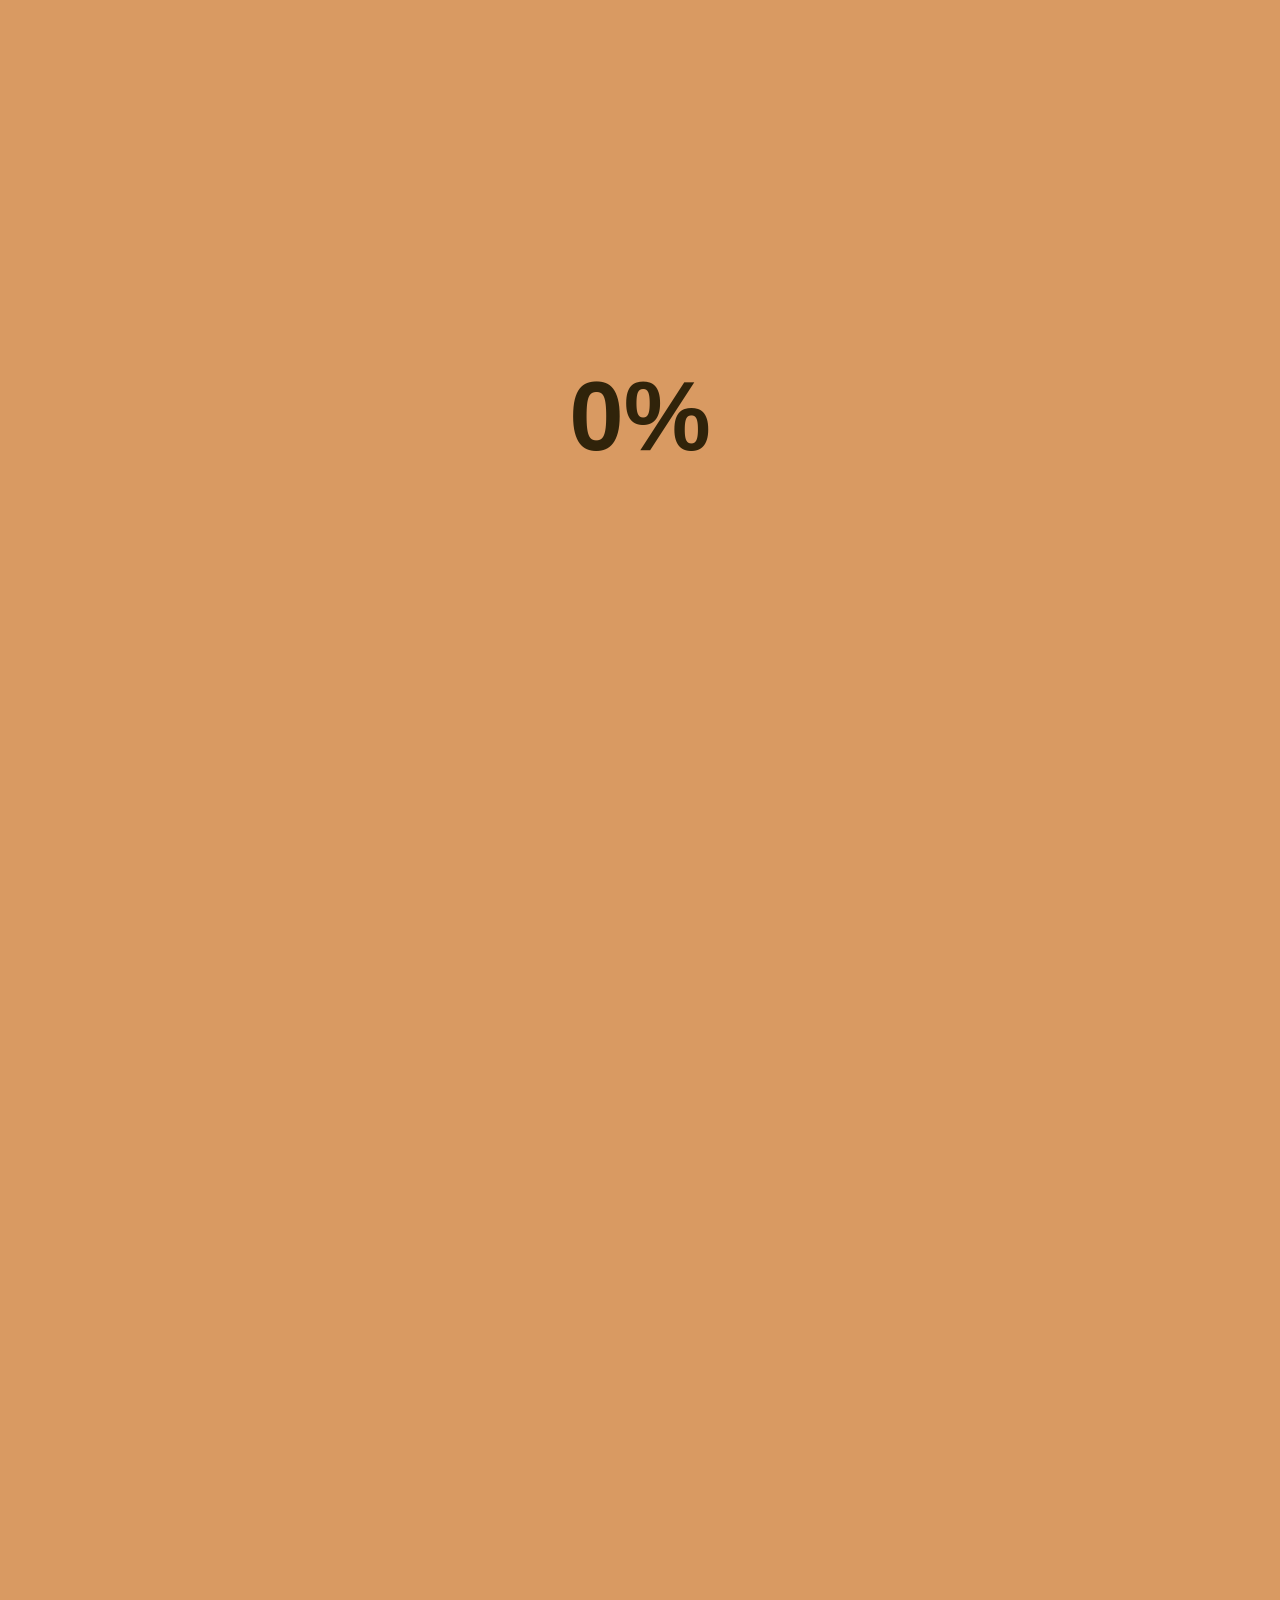
==== index.html @ 49602104 "init" ====
<!DOCTYPE html>
<html lang="en" class="undefined">

<head>
    <meta charSet="utf-8" />
    <meta name="viewport" content="width=device-width, initial-scale=1" />
    <link rel="preload" href="/_next/static/media/867bce6efedfde96-s.p.ttf" as="font" crossorigin="" type="font/ttf" />
    <link rel="preload" as="image"
        imageSrcSet="/_next/image?url=%2Fstatic%2Fimg%2Flogo.png&amp;w=640&amp;q=75 640w, /_next/image?url=%2Fstatic%2Fimg%2Flogo.png&amp;w=750&amp;q=75 750w, /_next/image?url=%2Fstatic%2Fimg%2Flogo.png&amp;w=828&amp;q=75 828w, /_next/image?url=%2Fstatic%2Fimg%2Flogo.png&amp;w=1080&amp;q=75 1080w, /_next/image?url=%2Fstatic%2Fimg%2Flogo.png&amp;w=1200&amp;q=75 1200w, /_next/image?url=%2Fstatic%2Fimg%2Flogo.png&amp;w=1920&amp;q=75 1920w, /_next/image?url=%2Fstatic%2Fimg%2Flogo.png&amp;w=2048&amp;q=75 2048w, /_next/image?url=%2Fstatic%2Fimg%2Flogo.png&amp;w=3840&amp;q=75 3840w"
        imageSizes="100vw" fetchPriority="high" />
    <link rel="preload" as="image"
        imageSrcSet="/_next/image?url=%2Fstatic%2Fimg%2FFirstScreen%2FfirstScreenBg.png&amp;w=640&amp;q=75 640w, /_next/image?url=%2Fstatic%2Fimg%2FFirstScreen%2FfirstScreenBg.png&amp;w=750&amp;q=75 750w, /_next/image?url=%2Fstatic%2Fimg%2FFirstScreen%2FfirstScreenBg.png&amp;w=828&amp;q=75 828w, /_next/image?url=%2Fstatic%2Fimg%2FFirstScreen%2FfirstScreenBg.png&amp;w=1080&amp;q=75 1080w, /_next/image?url=%2Fstatic%2Fimg%2FFirstScreen%2FfirstScreenBg.png&amp;w=1200&amp;q=75 1200w, /_next/image?url=%2Fstatic%2Fimg%2FFirstScreen%2FfirstScreenBg.png&amp;w=1920&amp;q=75 1920w, /_next/image?url=%2Fstatic%2Fimg%2FFirstScreen%2FfirstScreenBg.png&amp;w=2048&amp;q=75 2048w, /_next/image?url=%2Fstatic%2Fimg%2FFirstScreen%2FfirstScreenBg.png&amp;w=3840&amp;q=75 3840w"
        imageSizes="100vw" fetchPriority="high" />
    <link rel="preload" as="image"
        imageSrcSet="/_next/image?url=%2Fstatic%2Fimg%2Fcoin.png&amp;w=640&amp;q=75 640w, /_next/image?url=%2Fstatic%2Fimg%2Fcoin.png&amp;w=750&amp;q=75 750w, /_next/image?url=%2Fstatic%2Fimg%2Fcoin.png&amp;w=828&amp;q=75 828w, /_next/image?url=%2Fstatic%2Fimg%2Fcoin.png&amp;w=1080&amp;q=75 1080w, /_next/image?url=%2Fstatic%2Fimg%2Fcoin.png&amp;w=1200&amp;q=75 1200w, /_next/image?url=%2Fstatic%2Fimg%2Fcoin.png&amp;w=1920&amp;q=75 1920w, /_next/image?url=%2Fstatic%2Fimg%2Fcoin.png&amp;w=2048&amp;q=75 2048w, /_next/image?url=%2Fstatic%2Fimg%2Fcoin.png&amp;w=3840&amp;q=75 3840w"
        imageSizes="100vw" fetchPriority="high" />
    <link rel="stylesheet" href="/_next/static/css/e638754b83e5f172.css" data-precedence="next" />
    <link rel="stylesheet" href="/_next/static/css/c3f13103bef33072.css" data-precedence="next" />
    <link rel="stylesheet" href="/_next/static/css/ef3a930b2ec8802f.css" data-precedence="next" />
    <link rel="preload" as="script" fetchPriority="low" href="/_next/static/chunks/webpack-a94e4bfeed7ec4ae.js" />
    <script src="/_next/static/chunks/fd9d1056-4e1a26e2d413ba3c.js" async=""></script>
    <script src="/_next/static/chunks/23-3b9cc1984bf87dce.js" async=""></script>
    <script src="/_next/static/chunks/main-app-456e07e1c5ab72f5.js" async=""></script>
    <script src="/_next/static/chunks/c15bf2b0-8b88cd4045950ef6.js" async=""></script>
    <script src="/_next/static/chunks/724-01697808c87ee5fc.js" async=""></script>
    <script src="/_next/static/chunks/138-781a7fd9a7ab05ec.js" async=""></script>
    <script src="/_next/static/chunks/582-7e69e53cce04d579.js" async=""></script>
    <script src="/_next/static/chunks/98-bacd8cc0ae6349bc.js" async=""></script>
    <script src="/_next/static/chunks/824-359b541c90e24a9c.js" async=""></script>
    <script src="/_next/static/chunks/app/page-75498f5aacee7364.js" async=""></script>
    <script src="/_next/static/chunks/670-cdae615fa8bf2fd0.js" async=""></script>
    <script src="/_next/static/chunks/app/layout-6cf811c006a663ce.js" async=""></script>
    <script src="/_next/static/chunks/app/not-found-130273f0f63b899c.js" async=""></script>
    <link rel="preload" href="/SmoothScroll.min.js" as="script" />
    <title>RyuJin</title>
    <meta property="og:title" content="RyuJin" />
    <meta property="og:url" content="https://ryujin.ai/" />
    <meta property="og:image" content="http://localhost:3000/SEO.png" />
    <meta name="twitter:card" content="summary_large_image" />
    <meta name="twitter:title" content="RyuJin" />
    <meta name="twitter:image" content="http://localhost:3000/SEO.png" />
    <link rel="icon" href="/favicon.png" />
    <meta name="next-size-adjust" />
    <script src="/_next/static/chunks/polyfills-78c92fac7aa8fdd8.js" noModule=""></script>
</head>

<body>
    <div class="preloader_preloader__kM5H_">
        <div>
            <div class="preloader_preloader__center__vMie2"><span
                    class="preloader_preloader__percent__7z_Wl">0<!-- -->%</span>
                <div class="titleBlock_block__sOEMh preloader_preloader__line__UyEA2"><svg
                        class="titleBlock_block__firstSide__Fb_Ua" viewBox="0 0 12 81" fill="none"
                        xmlns="http://www.w3.org/2000/svg">
                        <g clip-path="url(#clip0_31_8511)">
                            <rect width="12" height="81" rx="4"
                                fill="url(#paint0_linear_93d3940e-8320-4d6e-ac84-3465b1d4c409)"></rect>
                            <path d="M6 19L6 62" stroke="#F1B65D" stroke-width="1.5"></path>
                            <rect x="4" y="3" width="4" height="13" rx="2" fill="#F09D20"></rect>
                            <rect x="4" y="65" width="4" height="13" rx="2" fill="#F09D20"></rect>
                        </g>
                        <defs>
                            <linearGradient id="paint0_linear_93d3940e-8320-4d6e-ac84-3465b1d4c409" x1="12" y1="40.5"
                                x2="0" y2="40.5" gradientUnits="userSpaceOnUse">
                                <stop stop-color="#D64222"></stop>
                                <stop offset="1" stop-color="#F55937"></stop>
                            </linearGradient>
                            <clipPath id="clip0_93d3940e-8320-4d6e-ac84-3465b1d4c409">
                                <rect width="12" height="81" fill="white"></rect>
                            </clipPath>
                        </defs>
                    </svg>
                    <svg class="titleBlock_block__firstBg__h3lGv" xmlns="http://www.w3.org/2000/svg" width="217"
                        height="63" viewBox="0 0 217 63" fill="none">
                        <path fill-rule="evenodd" clip-rule="evenodd"
                            d="M68.2406 -11.8035L68.2416 -11.8029L68.2143 -11.8438C61.4035 -16.2524 50.8256 -13.1951 47.7 -5.579C45.8277 -1.05291 45.9897 4.216 47.9341 8.66409C48.6404 10.2799 49.5819 11.7874 50.7465 13.1117C51.7514 14.2542 52.9223 15.2603 54.2515 16.0818C61.1715 20.5177 70.3572 20.9272 77.8095 17.5422C84.8186 14.5426 89.5632 8.945 92.0973 2.35146C92.1239 2.2824 92.1502 2.21323 92.1762 2.14394C92.5053 4.49268 93.217 6.73678 94.3178 8.69329C96.6146 12.7757 100.605 15.6059 106.349 15.5222C110.85 15.6774 116.082 12.9713 117.441 8.55481C117.479 8.433 117.513 8.30988 117.545 8.18549C117.711 7.66002 117.802 7.11526 117.774 6.55619L117.773 6.55555C117.755 7.12012 117.677 7.66402 117.545 8.18549C117.314 8.91675 116.936 9.61064 116.531 10.2537C112.846 15.9317 104.316 16.464 98.9926 12.8743C94.8822 10.0517 92.9597 5.1898 92.8502 0.152382C93.107 -0.698288 93.3293 -1.56183 93.5171 -2.43509C93.9078 -4.25178 94.1493 -6.11055 94.2425 -7.98307C95.2142 -10.5535 96.6728 -12.8676 98.5558 -14.6146C104.438 -19.7329 113.474 -19.651 120.367 -16.7984C135.686 -10.4729 138.37 10.0335 125.698 20.3368C125.562 20.4411 125.428 20.5469 125.294 20.6542L126.823 22.4968C126.858 22.4686 126.894 22.4404 126.929 22.412L126.932 22.4149C128.501 21.1046 130.603 19.9717 132.651 19.0982C151.377 11.3406 162.825 18.3824 176.245 26.6375C180.51 29.261 184.975 32.0071 189.935 34.4396C198.702 39.0099 208.236 40.3444 216.588 37.4261C204.859 42.8992 195.166 39.0498 185.289 35.1271C174.767 30.948 164.035 26.6857 150.408 33.5253C146.558 35.2403 142.873 37.3947 139.189 39.5475C132.086 43.6995 124.992 47.8459 116.75 48.8257C104.398 50.1223 91.1582 43.2433 88.4011 30.427C90.7078 43.68 104.125 50.9139 116.845 49.8493C125.315 49.035 132.578 44.8436 139.809 40.6711C143.485 38.5495 147.154 36.4328 150.968 34.7673C156.523 32.2559 162.597 30.4542 168.725 31.2868C173.649 31.8941 178.35 33.6891 183.059 35.4872C184.171 35.912 185.284 36.3369 186.4 36.7464C193.213 39.5134 199.899 41.1535 206.388 40.6253C203.091 41.0229 199.731 40.9653 196.555 40.5406C191.717 39.8224 187.553 38.388 183.573 37.0168C175.527 34.245 168.23 31.7313 157.628 35.9136C151.371 38.1933 145.794 41.733 140.248 45.2533C134.735 48.7517 129.254 52.231 123.165 54.4352C112.573 58.134 99.0745 56.6736 91.2809 48.0885C90.5448 47.3327 89.625 45.7438 88.8873 44.4694L88.8872 44.4693L88.887 44.4689C88.599 43.9714 88.3388 43.5219 88.1281 43.1885C85.5894 49.1394 81.3991 54.7218 75.7621 58.0658C60.4754 66.9376 42.7045 60.6455 37.5179 43.5024L36.9447 41.5506L35.0748 42.1921C34.9239 42.2412 34.7723 42.2891 34.6202 42.3358C29.0869 42.6059 23.4008 42.2173 18.3413 39.9264C9.71524 36.2276 5.3749 26.7007 4.7607 17.7606C4.18455 9.32687 8.54067 1.44358 14.9813 -3.78311C15.6 -4.10635 16.225 -4.40949 16.8535 -4.69183L18.041 -5.22413C16.5805 -15.2697 24.5242 -20.156 33.6417 -17.9313L35.3068 -17.5218C35.9074 -21.7529 37.477 -25.8613 40.2477 -29.1916C50.0886 -41.421 69.6884 -41.8168 81.6994 -32.5902C90.4752 -25.8603 93.5129 -13.7441 91.6817 -3.11533C91.5705 -2.47013 91.4414 -1.8304 91.2946 -1.19769C87.8005 14.6214 69.0742 23.8617 54.8657 15.2219C48.0139 11.1682 45.4753 1.96883 48.2869 -5.30602C51.1258 -12.7716 61.3615 -15.9245 68.2406 -11.8035ZM13.3515 -2.87571C8.6714 -0.104469 4.51783 3.83238 2.18095 8.61584C-2.26859 17.5832 0.461192 29.3212 7.01266 36.5688C13.6767 43.5051 24.5896 45.0718 33.6564 42.6144C28.3967 43.1951 22.9524 42.9371 17.9182 40.8818C8.75982 37.2922 3.94176 27.2057 3.51865 17.8016C3.02835 9.72875 7.13886 2.07505 13.3515 -2.87571Z"
                            fill="url(#paint0_linear_4812e6a8-cf3c-4561-b51f-e5c1e5ff5bf3)"></path>
                        <defs>
                            <linearGradient id="paint0_linear_4812e6a8-cf3c-4561-b51f-e5c1e5ff5bf3" x1="0" y1="-39"
                                x2="108.491" y2="61.8624" gradientUnits="userSpaceOnUse">
                                <stop stop-color="#FFF4CA"></stop>
                                <stop offset="1" stop-color="#F1B65D"></stop>
                            </linearGradient>
                        </defs>
                    </svg><svg class="titleBlock_block__secondBg__LVS4b desktop" width="157" height="104"
                        viewBox="0 0 157 104" fill="none" xmlns="http://www.w3.org/2000/svg">
                        <path opacity="0.7" fill-rule="evenodd" clip-rule="evenodd"
                            d="M100.602 62.7083C100.831 62.5772 101.054 62.44 101.273 62.2969C105.665 70.4222 112.942 71.773 120.763 73.2244C122.991 73.638 125.263 74.0599 127.526 74.649C141.416 78.149 151.856 86.7188 155.796 100.799C156.055 101.696 156.29 102.607 156.495 103.525C154.587 99.7622 151.977 96.3431 148.666 93.649C146.37 91.7393 143.894 90.2737 141.292 89.156C135.374 85.5835 128.333 83.8362 121.496 83.0789C116.332 82.4624 111.088 82.5035 105.853 82.5445C96.6518 82.6165 87.478 82.6883 78.8159 79.189C70.156 76.0288 62.426 69.4688 60.3359 60.2488C58.9961 54.3789 59.236 48.0989 61.5559 42.5489C66.416 31.1089 80.716 25.0088 92.3059 29.649C98.6259 32.1289 104.106 37.4988 105.826 44.169C107.376 50.649 105.216 58.7889 98.916 61.9588C90.206 66.2388 78.0258 62.2788 77.676 51.429L77.666 51.409C77.3259 62.8289 90.3359 67.3589 99.5559 63.2488C99.9157 63.0826 100.264 62.9021 100.602 62.7083ZM102.33 63.9312C101.966 63.4195 101.616 62.8736 101.281 62.2913L101.284 62.2896C101.625 62.8724 101.974 63.4187 102.33 63.9312ZM61.5058 -12.1211C79.019 -7.186 87.2141 14.7293 73.1335 27.4734C70.6001 28.5315 68.2187 29.9598 66.1032 31.7122C57.946 35.0757 48.1259 34.7149 42.936 26.5489C41.2558 23.889 39.956 20.7889 40.3559 17.639C41.0358 11.2788 47.2858 5.79887 53.8059 6.66899C50.5859 6.10893 47.176 7.14897 44.5959 9.179C41.9958 11.1988 40.1359 14.2388 39.666 17.5589C38.926 24.2388 43.5859 30.939 49.5859 33.6089C53.8464 35.4383 58.7793 35.4673 63.4545 34.232C62.1901 35.6145 61.0722 37.1385 60.1359 38.7889C56.2959 45.449 55.7558 53.5889 57.4961 60.9488C61.0959 76.4588 77.8359 83.7688 92.3859 84.659C96.5405 84.7947 100.839 84.6656 105.179 84.5352C115.873 84.2137 126.815 83.8848 136.463 87.4942C128.158 85.2676 118.993 85.7168 110.496 86.149C106.645 86.3196 102.671 86.595 98.6298 86.875C83.2497 87.9405 66.9055 89.0728 52.706 84.7488C40.7858 81.0288 30.8459 70.7688 28.896 58.2788L28.716 56.899C25.156 57.2088 20.436 56.8789 18.176 53.8089C16.2858 51.159 16.5559 47.2488 18.2558 44.5789L19.3859 42.8289C13.176 41.4788 6.89596 38.179 3.37594 32.7188C-1.27397 25.6189 -0.974162 15.189 3.37594 7.89897C8.0859 0.288858 17.896 -2.18111 26.416 -1.61104L27.1359 -1.561L27.5659 -2.071C35.5559 -11.8811 49.466 -15.8911 61.5058 -12.1211ZM19.7324 42.5603C19.7634 42.5733 19.7946 42.586 19.8259 42.5989H19.8159C19.788 42.586 19.7602 42.5733 19.7324 42.5603ZM8.16597 12.399C0.295125 25.0083 6.93355 37.2493 19.7324 42.5603C13.2126 39.5328 6.97042 34.1075 5.65596 26.7391C4.86593 21.979 6.10592 16.8289 8.81588 12.8589C13.0559 6.71903 21.176 4.78886 28.2561 5.54887L28.5759 5.5789L28.736 5.29887C32.1259 -0.331015 37.5261 -4.97091 43.7761 -7.13106C60.7761 -12.571 79.5959 -1.15108 76.966 17.899C76.476 21.209 75.226 24.449 73.156 27.1289C75.3259 24.5291 76.686 21.2889 77.2661 17.949C80.456 -1.59102 60.956 -13.6211 43.476 -8.03097C37.0263 -5.85494 31.6145 -1.20626 28.0798 4.57792C20.7465 3.89897 12.4543 6.01103 8.16597 12.399Z"
                            fill="url(#paint0_linear_112_1944)"></path>
                        <defs>
                            <linearGradient id="paint0_linear_112_1944" x1="0" y1="-13.5208" x2="109.348" y2="49.9099"
                                gradientUnits="userSpaceOnUse">
                                <stop stop-color="#FFF4CA"></stop>
                                <stop offset="1" stop-color="#F1B65D"></stop>
                            </linearGradient>
                        </defs>
                    </svg>
                    <div class="titleBlock_block__content__HpZ5Z"><span
                            class="titleBlock_block__content__line__hslmd"></span><span
                            class="titleBlock_block__content__text__7UVpp">Loading...</span><span
                            class="titleBlock_block__content__line__hslmd"></span></div><svg
                        class="titleBlock_block__secondSide__STJpx" viewBox="0 0 12 81" fill="none"
                        xmlns="http://www.w3.org/2000/svg">
                        <g clip-path="url(#clip0_31_8511)">
                            <rect width="12" height="81" rx="4"
                                fill="url(#paint0_linear_d3a5fc7a-6033-4a5e-871b-ab7d27b474c5)"></rect>
                            <path d="M6 19L6 62" stroke="#F1B65D" stroke-width="1.5"></path>
                            <rect x="4" y="3" width="4" height="13" rx="2" fill="#F09D20"></rect>
                            <rect x="4" y="65" width="4" height="13" rx="2" fill="#F09D20"></rect>
                        </g>
                        <defs>
                            <linearGradient id="paint0_linear_d3a5fc7a-6033-4a5e-871b-ab7d27b474c5" x1="12" y1="40.5"
                                x2="0" y2="40.5" gradientUnits="userSpaceOnUse">
                                <stop stop-color="#D64222"></stop>
                                <stop offset="1" stop-color="#F55937"></stop>
                            </linearGradient>
                            <clipPath id="clip0_d3a5fc7a-6033-4a5e-871b-ab7d27b474c5">
                                <rect width="12" height="81" fill="white"></rect>
                            </clipPath>
                        </defs>
                    </svg>
                </div>
            </div>
        </div>
    </div>
    <div class="content">
        <header class="header_header__6vbH_">
            <div class="header_header__content__bwZEe">
                <div class="header_header__mobile__yntpq"><button class="mobile header_menu__GzRc5"
                        style="margin-bottom:-4px"><svg class="options" width="20" height="20" viewBox="0 0 20 20"
                            fill="none" xmlns="http://www.w3.org/2000/svg">
                            <rect id="" x="1" width="20" height="2" fill="#30230A"></rect>
                            <rect id="" x="1" y="6" width="20" height="2" fill="#30230A"></rect>
                            <rect id="" x="0.924805" y="12" width="20" height="2" fill="#30230A"></rect>
                        </svg></button>
                    <a class="header_header__left__fFPSh" href="/"><span class="header_header__left__image__tQ08j"><img
                                alt="logo" fetchPriority="high" decoding="async" data-nimg="fill"
                                style="position:absolute;height:100%;width:100%;left:0;top:0;right:0;bottom:0;color:transparent"
                                sizes="100vw"
                                srcSet="/_next/image?url=%2Fstatic%2Fimg%2Flogo.png&amp;w=640&amp;q=75 640w, /_next/image?url=%2Fstatic%2Fimg%2Flogo.png&amp;w=750&amp;q=75 750w, /_next/image?url=%2Fstatic%2Fimg%2Flogo.png&amp;w=828&amp;q=75 828w, /_next/image?url=%2Fstatic%2Fimg%2Flogo.png&amp;w=1080&amp;q=75 1080w, /_next/image?url=%2Fstatic%2Fimg%2Flogo.png&amp;w=1200&amp;q=75 1200w, /_next/image?url=%2Fstatic%2Fimg%2Flogo.png&amp;w=1920&amp;q=75 1920w, /_next/image?url=%2Fstatic%2Fimg%2Flogo.png&amp;w=2048&amp;q=75 2048w, /_next/image?url=%2Fstatic%2Fimg%2Flogo.png&amp;w=3840&amp;q=75 3840w"
                                src="/_next/image?url=%2Fstatic%2Fimg%2Flogo.png&amp;w=3840&amp;q=75" /></span>
                        <div class="header_header__left__text__vlkhH">RyuJin</div>
                    </a>
                </div>
                <ul class="header_header__medium__1xKzn">
                    <li><button>ABOUT</button></li>
                    <li><button>HOW TO BUY</button></li>
                    <li><button>TOKENOMICS</button></li>
                    <li><a href="/static/pdf/RyuJinBLK22Bill.pdf" target="_blank">WHITEPAPER</a></li>
                </ul><a target="_blank"
                    href="https://app.uniswap.org/swap?outputCurrency=0xTBA&amp;chain=mainnet"
                    class="headerLink_link__KsFCE"><svg class="headerLink_link__firstSide__HK7fa"
                        xmlns="http://www.w3.org/2000/svg" width="12" height="100%" viewBox="0 0 12 62" fill="none">
                        <g clip-path="url(#clip0_2152_977)">
                            <rect y="0.498291" width="12" height="61" rx="4" fill="url(#paint0_linear_2152_977)"></rect>
                            <path d="M6 19.4983L6 42.4983" stroke="#D6BBB6" stroke-width="1.5"></path>
                            <rect x="4" y="3.49829" width="4" height="13" rx="2" fill="#D6BBB6"></rect>
                            <rect x="4" y="45.4983" width="4" height="13" rx="2" fill="#D6BBB6"></rect>
                        </g>
                        <defs>
                            <linearGradient id="paint0_linear_2152_977" x1="12" y1="30.9983" x2="0" y2="30.9983"
                                gradientUnits="userSpaceOnUse">
                                <stop stop-color="#DAC7C3"></stop>
                                <stop offset="1" stop-color="#F4E1DD"></stop>
                            </linearGradient>
                            <clipPath id="clip0_2152_977">
                                <rect width="12" height="61" fill="white" transform="translate(0 0.498291)"></rect>
                            </clipPath>
                        </defs>
                    </svg><svg class="headerLink_link__firstBg__JY1kD" xmlns="http://www.w3.org/2000/svg" width="217"
                        height="63" viewBox="0 0 217 63" fill="none">
                        <path opacity="0.2" fill-rule="evenodd" clip-rule="evenodd"
                            d="M68.2406 -11.8035L68.2416 -11.8029L68.2143 -11.8438C61.4035 -16.2524 50.8256 -13.1951 47.7 -5.579C45.8277 -1.05291 45.9897 4.216 47.9341 8.66409C48.6404 10.2799 49.5819 11.7874 50.7465 13.1117C51.7514 14.2542 52.9223 15.2603 54.2515 16.0818C61.1715 20.5177 70.3572 20.9272 77.8095 17.5422C84.8186 14.5426 89.5632 8.945 92.0973 2.35146C92.1239 2.2824 92.1502 2.21323 92.1762 2.14394C92.5053 4.49268 93.217 6.73678 94.3178 8.69329C96.6146 12.7757 100.605 15.6059 106.349 15.5222C110.85 15.6774 116.082 12.9713 117.441 8.55481C117.479 8.433 117.513 8.30988 117.545 8.18549C117.711 7.66002 117.802 7.11526 117.774 6.55619L117.773 6.55555C117.755 7.12012 117.677 7.66402 117.545 8.18549C117.314 8.91675 116.936 9.61064 116.531 10.2537C112.846 15.9317 104.316 16.464 98.9926 12.8743C94.8822 10.0517 92.9597 5.1898 92.8502 0.152382C93.107 -0.698288 93.3293 -1.56183 93.5171 -2.43509C93.9078 -4.25178 94.1493 -6.11055 94.2425 -7.98307C95.2142 -10.5535 96.6728 -12.8676 98.5558 -14.6146C104.438 -19.7329 113.474 -19.651 120.367 -16.7984C135.686 -10.4729 138.37 10.0335 125.698 20.3368C125.562 20.4411 125.428 20.5469 125.294 20.6542L126.823 22.4968C126.858 22.4686 126.894 22.4404 126.929 22.412L126.932 22.4149C128.501 21.1046 130.603 19.9717 132.651 19.0982C151.377 11.3406 162.825 18.3824 176.245 26.6375C180.51 29.261 184.975 32.0071 189.935 34.4396C198.702 39.0099 208.236 40.3444 216.588 37.4261C204.859 42.8992 195.166 39.0498 185.289 35.1271C174.767 30.948 164.035 26.6857 150.408 33.5253C146.558 35.2403 142.873 37.3947 139.189 39.5475C132.086 43.6995 124.992 47.8459 116.75 48.8257C104.398 50.1223 91.1582 43.2433 88.4011 30.427C90.7078 43.68 104.125 50.9139 116.845 49.8493C125.315 49.035 132.578 44.8436 139.809 40.6711C143.485 38.5495 147.154 36.4328 150.968 34.7673C156.523 32.2559 162.597 30.4542 168.725 31.2868C173.649 31.8941 178.35 33.6891 183.059 35.4872C184.171 35.912 185.284 36.3369 186.4 36.7464C193.213 39.5134 199.899 41.1535 206.388 40.6253C203.091 41.0229 199.731 40.9653 196.555 40.5406C191.717 39.8224 187.553 38.388 183.573 37.0168C175.527 34.245 168.23 31.7313 157.628 35.9136C151.371 38.1933 145.794 41.733 140.248 45.2533C134.735 48.7517 129.254 52.231 123.165 54.4352C112.573 58.134 99.0745 56.6736 91.2809 48.0885C90.5448 47.3327 89.625 45.7438 88.8873 44.4694L88.8872 44.4693L88.887 44.4689C88.599 43.9714 88.3388 43.5219 88.1281 43.1885C85.5894 49.1394 81.3991 54.7218 75.7621 58.0658C60.4754 66.9376 42.7045 60.6455 37.5179 43.5024L36.9447 41.5506L35.0748 42.1921C34.9239 42.2412 34.7723 42.2891 34.6202 42.3358C29.0869 42.6059 23.4008 42.2173 18.3413 39.9264C9.71524 36.2276 5.3749 26.7007 4.7607 17.7606C4.18455 9.32687 8.54067 1.44358 14.9813 -3.78311C15.6 -4.10635 16.225 -4.40949 16.8535 -4.69183L18.041 -5.22413C16.5805 -15.2697 24.5242 -20.156 33.6417 -17.9313L35.3068 -17.5218C35.9074 -21.7529 37.477 -25.8613 40.2477 -29.1916C50.0886 -41.421 69.6884 -41.8168 81.6994 -32.5902C90.4752 -25.8603 93.5129 -13.7441 91.6817 -3.11533C91.5705 -2.47013 91.4414 -1.8304 91.2946 -1.19769C87.8005 14.6214 69.0742 23.8617 54.8657 15.2219C48.0139 11.1682 45.4753 1.96883 48.2869 -5.30602C51.1258 -12.7716 61.3615 -15.9245 68.2406 -11.8035ZM13.3515 -2.87571C8.6714 -0.104469 4.51783 3.83238 2.18095 8.61584C-2.26859 17.5832 0.461192 29.3212 7.01266 36.5688C13.6767 43.5051 24.5896 45.0718 33.6564 42.6144C28.3967 43.1951 22.9524 42.9371 17.9182 40.8818C8.75982 37.2922 3.94176 27.2057 3.51865 17.8016C3.02835 9.72875 7.13886 2.07505 13.3515 -2.87571Z"
                            fill="url(#paint0_linear_32_8712)"></path>
                        <defs>
                            <linearGradient id="paint0_linear_32_8712" x1="0" y1="-39" x2="108.491" y2="61.8624"
                                gradientUnits="userSpaceOnUse">
                                <stop stop-color="#C5A39C"></stop>
                                <stop offset="1" stop-color="#9E7167"></stop>
                            </linearGradient>
                        </defs>
                    </svg><span class="headerLink_link__line__first__Jf4Jf"></span><span>buy now</span><span
                        class="headerLink_link__line__last__XwRkm"></span><svg
                        class="headerLink_link__secondSide__xst1a" xmlns="http://www.w3.org/2000/svg" width="12"
                        height="100%" viewBox="0 0 12 62" fill="none">
                        <g clip-path="url(#clip0_2152_977)">
                            <rect y="0.498291" width="12" height="61" rx="4" fill="url(#paint0_linear_2152_977)"></rect>
                            <path d="M6 19.4983L6 42.4983" stroke="#D6BBB6" stroke-width="1.5"></path>
                            <rect x="4" y="3.49829" width="4" height="13" rx="2" fill="#D6BBB6"></rect>
                            <rect x="4" y="45.4983" width="4" height="13" rx="2" fill="#D6BBB6"></rect>
                        </g>
                        <defs>
                            <linearGradient id="paint0_linear_2152_977" x1="12" y1="30.9983" x2="0" y2="30.9983"
                                gradientUnits="userSpaceOnUse">
                                <stop stop-color="#DAC7C3"></stop>
                                <stop offset="1" stop-color="#F4E1DD"></stop>
                            </linearGradient>
                            <clipPath id="clip0_2152_977">
                                <rect width="12" height="61" fill="white" transform="translate(0 0.498291)"></rect>
                            </clipPath>
                        </defs>
                    </svg></a>
            </div>
            <ul class="header_header__links__QZdmh content" style="display:none">
                <li class="header_header__links__first__4EjHS"><button>ABOUT</button></li>
                <li class=""><button>HOW TO BUY</button></li>
                <li class=""><button>TOKENOMICS</button></li>
                
                <li class="header_header__links__last__Rbikg"><a href="/static/pdf/RyuJinBLK22Bill.pdf"
                        target="_blank">WHITEPAPER</a></li>
            </ul>
        </header>
        <div>
            <div class="landing_animation-block___Nycw animation-block">
                <section class="first_first__zM6n_"><svg class="first_first__sun__bTtVo" width="2647" height="2647"
                        viewBox="0 0 2647 2647" fill="none" xmlns="http://www.w3.org/2000/svg">
                        <path opacity="0.5" fill-rule="evenodd" clip-rule="evenodd"
                            d="M1280.01 2233.4C1301.07 1960.37 1311.28 1686.83 1311.87 1413.24C1220.56 1757.87 1141.72 2106.81 1089.22 2459.63C1081.22 2514.58 1073.83 2569.69 1068.39 2625.33L893.468 2578.46C950.09 2452.69 999.265 2320.91 1045.99 2191.14C1137 1932.86 1217.66 1671.29 1289.04 1407.18C1111.64 1716.43 945.176 2033.07 803.151 2360.28C781.199 2411.29 759.795 2462.61 740.148 2514.95L583.314 2424.4C670.557 2317.57 752.164 2203.01 830.884 2089.75C985.643 1863.83 1131.25 1632.05 1268.56 1395.41C1017.16 1648.21 774.417 1910.98 552.543 2190.27C518.138 2233.86 484.179 2277.9 451.656 2323.37L323.601 2195.31C435.521 2114.7 543.998 2025.17 649.349 1936.14C857.308 1757.98 1057.94 1571.77 1251.82 1378.74C943.56 1557.86 641.076 1748.85 354.475 1961.2C309.961 1994.4 265.762 2028.15 222.578 2063.65L132.03 1906.81C261 1857.92 388.953 1799.51 513.757 1740.78C760.742 1622.51 1002.73 1494.58 1239.97 1358.3C895.851 1451.54 554.242 1557.73 222.445 1688.67C170.855 1709.22 119.428 1730.37 68.5272 1753.49L21.656 1578.56C158.886 1564.71 297.597 1541.41 433.347 1516.99C702.528 1466.67 969.384 1405.73 1233.81 1335.5C877.284 1336.49 519.831 1350.65 165.449 1391.25C110.299 1397.75 55.1496 1404.87 0 1414.03L7.91597e-06 1232.93C136.138 1255.07 276.154 1268.46 413.599 1280.01C685.808 1301.01 958.518 1311.22 1231.28 1311.87C1047.15 1265.12 861.872 1222.72 675.703 1184.31C513.667 1151.53 348.512 1122.03 184.642 1099.41C129.574 1091.85 74.3431 1084.89 18.5751 1079.94L71.6203 881.969C446.093 1048.57 838.056 1173.8 1232.01 1285.36C1068.01 1193.64 901.83 1105.74 733.802 1021.39C585.769 947.792 433.877 876.551 281.445 812.289C230.212 790.728 178.663 769.714 126.077 750.496L228.553 573.004C547.145 830.852 893.343 1053.26 1245 1262.98C1110.32 1131.94 972.558 1004.03 832.088 879.056C708.147 769.655 579.87 661.53 449.264 560.005C405.357 525.918 361.004 492.279 315.183 460.105L460.105 315.183C701.106 646.703 977.945 951.133 1263.34 1244.72C1167.17 1083.29 1067.2 924.083 963.863 767.014C872.46 629.262 776.539 491.62 676.66 359.751C643.071 315.462 608.936 271.489 573.004 228.553L750.497 126.078C897.482 508.677 1086.09 874.384 1285.77 1231.83C1234.66 1051.02 1179.31 871.357 1120.15 692.894C1067.51 536.18 1010.48 378.401 948.137 225.175C927.156 173.702 905.565 122.393 881.97 71.6198L1079.94 18.5746C1122.89 426.179 1210.42 828.242 1310.78 1225.19C1308.21 1037.31 1301.25 849.445 1290.29 661.75C1280.01 496.752 1265.76 329.59 1245.19 165.449C1238.25 110.299 1230.67 55.1496 1221.02 0H1425.98C1361.97 404.833 1342.46 815.851 1336.66 1225.25C1382.81 1043.1 1424.7 859.839 1462.69 675.703C1495.47 513.666 1524.97 348.512 1547.59 184.642C1555.15 129.574 1562.11 74.3428 1567.06 18.5748L1765.03 71.62C1598.43 446.093 1473.2 838.057 1361.64 1232.01C1453.36 1068.01 1541.26 901.83 1625.61 733.802C1699.21 585.769 1770.45 433.877 1834.71 281.445C1856.27 230.212 1877.29 178.663 1896.5 126.077L2074 228.553C1816.15 547.146 1593.74 893.343 1384.02 1245C1515.06 1110.32 1642.97 972.558 1767.94 832.088C1877.35 708.147 1985.47 579.869 2087 449.264C2121.08 405.357 2154.72 361.003 2186.9 315.183L2331.82 460.105C2000.3 701.106 1695.87 977.944 1402.28 1263.34C1563.71 1167.17 1722.92 1067.2 1879.99 963.863C2017.74 872.46 2155.38 776.539 2287.25 676.66C2331.54 643.071 2375.51 608.936 2418.45 573.004L2520.92 750.496C2138.32 897.482 1772.62 1086.09 1415.17 1285.77C1595.98 1234.66 1775.64 1179.31 1954.11 1120.15C2110.82 1067.51 2268.6 1010.48 2421.83 948.137C2473.3 927.156 2524.61 905.564 2575.38 881.969L2628.43 1079.94C2220.82 1122.89 1818.76 1210.42 1421.81 1310.78C1609.69 1308.21 1797.56 1301.25 1985.25 1290.29C2150.25 1280.01 2317.41 1265.76 2481.55 1245.19C2536.7 1238.25 2591.85 1230.67 2647 1221.02V1425.98C2241.22 1361.82 1829.24 1342.37 1418.89 1336.62C1761.68 1427.3 2108.74 1505.57 2459.63 1557.78C2514.58 1565.78 2569.69 1573.17 2625.33 1578.61L2578.46 1753.53C2452.69 1696.91 2320.91 1647.73 2191.14 1601.01C1932.86 1510 1671.29 1429.34 1407.18 1357.96C1716.43 1535.36 2033.07 1701.82 2360.28 1843.85C2411.29 1865.8 2462.61 1887.21 2514.95 1906.85L2424.4 2063.69C2317.57 1976.44 2203.01 1894.84 2089.75 1816.12C1863.83 1661.36 1632.04 1515.75 1395.41 1378.44C1648.21 1629.84 1910.98 1872.58 2190.27 2094.46C2233.86 2128.86 2277.9 2162.82 2323.37 2195.34L2195.31 2323.4C2114.71 2211.48 2025.17 2103 1936.14 1997.65C1757.98 1789.69 1571.77 1589.06 1378.74 1395.18C1557.86 1703.44 1748.85 2005.92 1961.2 2292.53C1994.4 2337.04 2028.15 2381.24 2063.65 2424.42L1906.81 2514.97C1857.92 2386 1799.51 2258.05 1740.78 2133.24C1622.51 1886.26 1494.58 1644.27 1358.3 1407.03C1451.54 1751.15 1557.73 2092.76 1688.67 2424.56C1709.22 2476.15 1730.37 2527.57 1753.49 2578.47L1578.56 2625.34C1564.71 2488.11 1541.41 2349.4 1516.99 2213.65C1466.67 1944.47 1405.73 1677.62 1335.5 1413.19C1336.49 1769.72 1350.65 2127.17 1391.25 2481.55C1397.75 2536.7 1404.87 2591.85 1414.03 2647H1232.93C1255.07 2510.86 1268.46 2370.85 1280.01 2233.4Z"
                            fill="url(#paint0_radial_2056_22546)"></path>
                        <defs>
                            <radialGradient id="paint0_radial_2056_22546" cx="0" cy="0" r="1"
                                gradientUnits="userSpaceOnUse"
                                gradientTransform="translate(1323.18 1323.5) rotate(89.9861) scale(1323.5 972.462)">
                                <stop stop-color="#FFF4CA"></stop>
                                <stop offset="0.937712" stop-color="#F1B65D" stop-opacity="0"></stop>
                            </radialGradient>
                        </defs>
                    </svg>
                    <div class="first_first__bgImg__jIkhW"><img alt="bg" fetchPriority="high" decoding="async"
                            data-nimg="fill"
                            style="position:absolute;height:100%;width:100%;left:0;top:0;right:0;bottom:0;color:transparent"
                            sizes="100vw"
                            srcSet="/_next/image?url=%2Fstatic%2Fimg%2FFirstScreen%2FfirstScreenBg.png&amp;w=640&amp;q=75 640w, /_next/image?url=%2Fstatic%2Fimg%2FFirstScreen%2FfirstScreenBg.png&amp;w=750&amp;q=75 750w, /_next/image?url=%2Fstatic%2Fimg%2FFirstScreen%2FfirstScreenBg.png&amp;w=828&amp;q=75 828w, /_next/image?url=%2Fstatic%2Fimg%2FFirstScreen%2FfirstScreenBg.png&amp;w=1080&amp;q=75 1080w, /_next/image?url=%2Fstatic%2Fimg%2FFirstScreen%2FfirstScreenBg.png&amp;w=1200&amp;q=75 1200w, /_next/image?url=%2Fstatic%2Fimg%2FFirstScreen%2FfirstScreenBg.png&amp;w=1920&amp;q=75 1920w, /_next/image?url=%2Fstatic%2Fimg%2FFirstScreen%2FfirstScreenBg.png&amp;w=2048&amp;q=75 2048w, /_next/image?url=%2Fstatic%2Fimg%2FFirstScreen%2FfirstScreenBg.png&amp;w=3840&amp;q=75 3840w"
                            src="/_next/image?url=%2Fstatic%2Fimg%2FFirstScreen%2FfirstScreenBg.png&amp;w=3840&amp;q=75" />
                    </div>
                    <div class="first_first__bg__S4jpk"></div>
                    <div class="first_first__ground__Jg6a_ desktop"><svg viewBox="0 0 1920 431" fill="none"
                            xmlns="http://www.w3.org/2000/svg">
                            <g filter="url(#filter0_f_30_3648)">
                                <path
                                    d="M-168.417 295.258C-119.615 296.813 -56.0505 306.768 -8.38469 301.076C41.67 295.461 64.2998 282.122 121.28 284.298C227.039 288.748 333.208 291.048 439.002 294.417C536.263 297.515 633.898 310.358 716.743 283.436C761.271 268.993 787.405 252.882 823.961 231.335C868.868 205.008 884.157 207.658 947.621 210.039C989.939 211.387 1070.86 202.068 1107.91 218.389C1129.14 227.717 1129.52 247.917 1151.14 255.455C1170.73 262.567 1199.23 258.068 1221.08 258.403C1272.64 259.324 1319.91 265.877 1365.74 253.638C1414.66 240.776 1454.88 211.415 1511.06 206.356C1562.46 201.504 1633.28 208.806 1685.78 212.281C1756 217.041 1789.1 250.539 1855.43 259.501C1960.89 273.314 2083.43 265.682 2190.59 269.095C2196.08 268.188 2238.81 267.386 2255.3 275.121C2280.55 286.74 2274.64 311.426 2290.74 320.951C2334.99 347.234 2327.03 424.889 2389.49 426.879C2260.49 422.77 2242.26 319.767 2113.94 326.495C2055.77 329.689 2038.83 357.268 1984.31 363.823C1921.9 371.208 1854.72 345.997 1800.64 381.405C1753.88 412.36 1778.93 462.545 1706.43 475.737C1635.98 488.634 1623.28 447.854 1573.91 431.862C1544.15 422.263 1505.94 431.5 1474.29 427.608C1447.07 424.218 1430.37 412.51 1411.32 409.741C1350.14 400.222 1316.54 414.653 1264.31 434.979C1209.31 456.299 1169.75 475.587 1097.67 475.815C1041.97 476.204 977.731 476.681 924.462 465.251C774.492 433.077 646.201 460.354 489.547 455.725C433.92 453.953 385.277 458.172 339.836 436.897C307.863 421.82 296.346 397.3 263.188 387.232C250.335 383.218 190.535 373.022 175.6 370.022C140.985 362.792 106.606 369.627 73.6749 363.171C45.1574 357.577 31.9081 344.537 4.75566 338.986C-58.0465 326.531 -131.061 345.115 -193.783 330.139C-195.317 324.683 -196.84 318.866 -168.724 294.167L-168.417 295.258Z"
                                    fill="#EFD39C"></path>
                            </g>
                            <g filter="url(#filter1_f_30_3648)">
                                <path
                                    d="M1087.16 259.696C1094.88 263.781 1105.51 243.966 1111.97 239.063C1127.97 227.215 1145.85 214.754 1162.55 217.614C1171.45 219.044 1178.94 228.236 1188.23 229.258C1210.53 231.709 1232.27 222.517 1254.33 218.84C1267.41 216.592 1269.69 235.999 1278.52 258.879C1286.24 278.898 1293.17 288.908 1304.04 293.606C1323.74 301.982 1349.97 309.745 1370.22 299.122C1380.14 293.811 1387.86 280.532 1398.03 279.511C1413.31 278.285 1417.33 298.713 1430.17 314.443C1448.45 336.914 1468.77 332.42 1488.39 331.807C1504.78 331.398 1521.16 331.807 1537.55 331.807C1559.61 331.807 1581.67 331.807 1603.72 331.807C1614.2 331.807 1626.33 326.496 1636.65 333.237C1651.47 342.838 1664.94 358.772 1680.3 365.718C1689.91 370.008 1698.66 375.523 1707.87 382.877C1719.61 392.274 1731.74 399.424 1743.72 406.982C1748.84 410.251 1761.76 408.821 1766.33 415.766C1771.29 423.325 1774.21 442.732 1780.75 449.881C1793.27 463.773 1809.19 453.354 1822.58 455.193C1828.25 456.01 1831.72 461.934 1837 464.794C1844.87 469.084 1852.99 462.547 1860.87 466.632C1866.93 469.697 1871.34 475.825 1878.04 476.234C1894.66 477.255 1911.68 477.255 1928.3 476.234C1955.88 474.599 1981.64 454.376 2009.45 455.601C2017.17 456.01 2019.53 447.839 2025.52 444.366C2031.51 441.097 2035.84 446 2041.9 437.42C2051.52 423.938 2064.28 407.595 2075.47 403.101C2096.81 394.726 2121.24 403.305 2142.98 403.714C2158.34 403.918 2170.48 397.994 2185.05 392.683C2192.38 390.027 2200.02 393.5 2206.95 397.994C2218.06 404.94 2229.25 416.379 2240.43 422.099C2251.86 428.023 2262.18 423.938 2273.52 434.356C2281.16 441.506 2289.28 442.527 2296.13 449.473C2302.67 456.01 2309.05 462.343 2316.3 467.858C2321.97 472.148 2325.28 476.234 2331.5 476.029C2345.37 475.621 2370.78 405.144 2383.31 403.101C2383.31 399.628 2391.62 366.513 2383.31 366.513L2367.74 329.764C2345.37 329.764 2313.78 364.288 2292.11 349.579C2285.26 344.881 2277.85 337.731 2271.24 333.441C2260.76 326.7 2248.07 327.721 2237.2 323.227C2229.95 320.163 2223.1 321.797 2215.77 321.184C2207.34 320.572 2201.12 312.809 2193.09 310.357C2179.38 306.272 2164.33 310.562 2150.46 310.562C2128.41 310.562 2109.42 309.336 2088.15 323.636C2076.1 331.807 2064.99 328.13 2052.78 333.441C2040.72 338.548 2029.85 341.204 2017.72 341.408C2007.95 341.408 2007.95 337.731 2001.1 323.431C1990.22 300.961 1975.89 298.101 1962.81 292.789C1951.39 288.295 1950.99 279.102 1942.4 271.135C1938.39 267.458 1934.53 270.727 1930.35 269.706C1912.78 264.803 1897.42 248.052 1879.14 248.46C1853.62 249.073 1828.09 248.256 1802.57 248.665C1789.33 248.869 1785.08 251.525 1776.25 228.236C1766.72 203.11 1753.09 175.123 1740.09 162.867C1725.2 148.975 1711.97 123.44 1695.5 125.075C1676.75 126.709 1658.48 148.363 1640.28 155.104C1626.81 160.007 1616.01 183.295 1602.86 187.585C1598.29 189.015 1593.17 186.563 1588.52 186.563C1579.3 186.563 1571.5 192.692 1562.52 196.164C1552.36 200.25 1541.72 193.304 1531.48 196.573C1522.97 199.229 1514.39 206.174 1505.8 209.647C1477.99 221.087 1449.47 217.614 1421.03 217.614C1379.99 217.614 1327.75 238.451 1289.78 189.219C1275.21 170.425 1262.76 165.931 1246.45 165.931C1219.51 165.931 1188.79 155.308 1162.31 165.726C1151.92 169.812 1144.43 187.789 1133.64 194.53C1124.81 200.046 1117.72 203.927 1110 214.55C1095.27 235.182 1101.97 239.676 1087 258.674L1087.16 259.696Z"
                                    fill="#EFD39C"></path>
                            </g>
                            <g filter="url(#filter2_f_30_3648)">
                                <path
                                    d="M-198.434 433.04C-190.101 435.659 -183.232 414.244 -177.768 408.252C-164.187 393.701 -148.859 378.205 -131.915 377.991C-122.901 377.784 -113.875 385.468 -104.548 384.788C-82.1777 383.158 -62.4602 370.177 -41.4333 362.563C-28.9794 357.983 -23.2155 376.654 -10.3916 397.556C0.829301 415.845 9.46134 424.432 21.0046 427.082C41.8916 431.75 69.0981 434.63 87.0844 420.513C95.8838 413.491 101.07 399.033 110.879 396.187C125.688 392.212 133.341 411.574 148.821 424.715C170.868 443.502 190.042 435.398 209.223 431.241C225.264 427.869 241.453 425.301 257.568 422.331C279.261 418.333 300.955 414.336 322.648 410.338C332.952 408.439 343.921 401.017 355.292 405.776C371.598 412.534 387.734 425.763 404.101 429.809C414.33 432.286 423.93 436.125 434.327 441.687C447.574 448.801 460.802 453.634 473.948 458.897C479.576 461.183 492.023 457.435 497.775 463.438C504.026 469.972 510.41 488.529 518.136 494.375C532.973 505.766 546.735 492.636 560.239 492.017C565.965 491.792 570.448 496.99 576.157 498.846C584.682 501.637 591.478 493.738 599.966 496.328C606.487 498.242 611.936 503.47 618.596 502.658C635.128 500.65 651.863 497.566 668.026 493.549C694.846 486.944 716.516 462.387 744.087 458.552C751.754 457.555 752.597 449.09 757.856 444.59C763.152 440.29 768.302 444.327 772.712 434.79C779.721 419.788 789.31 401.404 799.497 394.956C818.976 382.85 844.548 386.862 866.006 383.323C881.151 380.74 892.009 372.715 905.379 364.85C912.103 360.911 920.248 362.941 927.88 366.104C940.063 370.922 953.138 380.145 965.176 383.742C977.484 387.498 986.893 381.61 999.938 389.8C1008.75 395.446 1016.91 394.98 1024.91 400.568C1032.53 405.812 1039.95 410.883 1048.08 414.994C1054.43 418.185 1058.43 421.603 1064.51 420.274C1078.07 417.36 1090.29 343.444 1102.24 339.165C1101.61 335.75 1103.78 301.677 1095.61 303.183L1073.64 269.864C1051.64 273.918 1026.83 313.596 1002.86 303.057C995.266 299.679 986.687 293.989 979.402 290.97C967.876 286.239 955.587 289.542 944.081 287.093C936.397 285.393 929.953 288.242 922.637 288.968C914.236 289.893 906.708 283.386 898.362 282.432C884.14 280.898 870.12 287.844 856.484 290.357C834.79 294.355 815.896 296.59 797.569 314.508C787.196 324.729 775.606 323.126 764.56 330.562C753.631 337.769 743.421 342.351 731.527 344.751C721.919 346.521 721.253 342.905 711.921 330.084C697.157 309.956 682.538 309.742 668.714 306.889C656.666 304.539 654.612 295.57 644.723 289.291C640.106 286.403 636.902 290.317 632.61 290.069C614.444 288.432 596.301 274.742 578.4 278.457C553.409 283.685 528.159 287.508 503.13 292.535C490.151 295.135 486.449 298.518 473.551 277.214C459.622 254.231 441.147 229.178 426.142 219.48C408.981 208.518 391.338 185.804 375.441 190.395C357.298 195.401 343.248 220.008 326.573 229.936C314.213 237.199 307.819 262.058 295.658 268.661C291.423 270.895 285.943 269.413 281.372 270.255C272.307 271.925 265.748 279.366 257.545 284.409C248.291 290.269 236.573 285.366 227.093 290.436C219.207 294.59 212.021 302.977 204.205 307.948C178.929 324.238 150.254 325.992 122.285 331.146C81.9195 338.585 34.3289 368.542 -11.9371 327.008C-29.6763 311.167 -42.7321 309.003 -58.7697 311.958C-85.2667 316.841 -117.408 311.963 -141.552 327.006C-151.038 332.908 -155.14 351.944 -164.533 360.53C-172.211 367.553 -178.48 372.655 -184.147 384.501C-194.896 407.462 -187.496 410.668 -198.774 432.064L-198.434 433.04Z"
                                    fill="#EFD39C"></path>
                            </g>
                            <defs>
                                <filter id="filter0_f_30_3648" x="-398.479" y="0.741211" width="2991.97"
                                    height="681.478" filterUnits="userSpaceOnUse" color-interpolation-filters="sRGB">
                                    <feFlood flood-opacity="0" result="BackgroundImageFix"></feFlood>
                                    <feBlend mode="normal" in="SourceGraphic" in2="BackgroundImageFix" result="shape">
                                    </feBlend>
                                    <feGaussianBlur stdDeviation="102" result="effect1_foregroundBlur_30_3648">
                                    </feGaussianBlur>
                                </filter>
                                <filter id="filter1_f_30_3648" x="1013" y="50.9998" width="1448" height="500"
                                    filterUnits="userSpaceOnUse" color-interpolation-filters="sRGB">
                                    <feFlood flood-opacity="0" result="BackgroundImageFix"></feFlood>
                                    <feBlend mode="normal" in="SourceGraphic" in2="BackgroundImageFix" result="shape">
                                    </feBlend>
                                    <feGaussianBlur stdDeviation="37" result="effect1_foregroundBlur_30_3648">
                                    </feGaussianBlur>
                                </filter>
                                <filter id="filter2_f_30_3648" x="-272.773" y="115.791" width="1449.02" height="460.952"
                                    filterUnits="userSpaceOnUse" color-interpolation-filters="sRGB">
                                    <feFlood flood-opacity="0" result="BackgroundImageFix"></feFlood>
                                    <feBlend mode="normal" in="SourceGraphic" in2="BackgroundImageFix" result="shape">
                                    </feBlend>
                                    <feGaussianBlur stdDeviation="37" result="effect1_foregroundBlur_30_3648">
                                    </feGaussianBlur>
                                </filter>
                            </defs>
                        </svg></div>
                    <div class="first_first__left__t6Ie9">
                        <div class="first"><img alt="Mountain" loading="lazy" decoding="async" data-nimg="fill"
                                style="position:absolute;height:100%;width:100%;left:0;top:0;right:0;bottom:0;color:transparent"
                                sizes="100vw"
                                srcSet="/_next/image?url=%2Fstatic%2Fimg%2FFirstScreen%2FMountain1.png&amp;w=640&amp;q=75 640w, /_next/image?url=%2Fstatic%2Fimg%2FFirstScreen%2FMountain1.png&amp;w=750&amp;q=75 750w, /_next/image?url=%2Fstatic%2Fimg%2FFirstScreen%2FMountain1.png&amp;w=828&amp;q=75 828w, /_next/image?url=%2Fstatic%2Fimg%2FFirstScreen%2FMountain1.png&amp;w=1080&amp;q=75 1080w, /_next/image?url=%2Fstatic%2Fimg%2FFirstScreen%2FMountain1.png&amp;w=1200&amp;q=75 1200w, /_next/image?url=%2Fstatic%2Fimg%2FFirstScreen%2FMountain1.png&amp;w=1920&amp;q=75 1920w, /_next/image?url=%2Fstatic%2Fimg%2FFirstScreen%2FMountain1.png&amp;w=2048&amp;q=75 2048w, /_next/image?url=%2Fstatic%2Fimg%2FFirstScreen%2FMountain1.png&amp;w=3840&amp;q=75 3840w"
                                src="/_next/image?url=%2Fstatic%2Fimg%2FFirstScreen%2FMountain1.png&amp;w=3840&amp;q=75" />
                        </div>
                        <div class="second"><img alt="Mountain" loading="lazy" decoding="async" data-nimg="fill"
                                style="position:absolute;height:100%;width:100%;left:0;top:0;right:0;bottom:0;color:transparent"
                                sizes="100vw"
                                srcSet="/_next/image?url=%2Fstatic%2Fimg%2FFirstScreen%2FMountain2.png&amp;w=640&amp;q=75 640w, /_next/image?url=%2Fstatic%2Fimg%2FFirstScreen%2FMountain2.png&amp;w=750&amp;q=75 750w, /_next/image?url=%2Fstatic%2Fimg%2FFirstScreen%2FMountain2.png&amp;w=828&amp;q=75 828w, /_next/image?url=%2Fstatic%2Fimg%2FFirstScreen%2FMountain2.png&amp;w=1080&amp;q=75 1080w, /_next/image?url=%2Fstatic%2Fimg%2FFirstScreen%2FMountain2.png&amp;w=1200&amp;q=75 1200w, /_next/image?url=%2Fstatic%2Fimg%2FFirstScreen%2FMountain2.png&amp;w=1920&amp;q=75 1920w, /_next/image?url=%2Fstatic%2Fimg%2FFirstScreen%2FMountain2.png&amp;w=2048&amp;q=75 2048w, /_next/image?url=%2Fstatic%2Fimg%2FFirstScreen%2FMountain2.png&amp;w=3840&amp;q=75 3840w"
                                src="/_next/image?url=%2Fstatic%2Fimg%2FFirstScreen%2FMountain2.png&amp;w=3840&amp;q=75" />
                        </div>
                        <div class="third"><img alt="Mountain" loading="lazy" decoding="async" data-nimg="fill"
                                style="position:absolute;height:100%;width:100%;left:0;top:0;right:0;bottom:0;color:transparent"
                                sizes="100vw"
                                srcSet="/_next/image?url=%2Fstatic%2Fimg%2FFirstScreen%2FMountain3.png&amp;w=640&amp;q=75 640w, /_next/image?url=%2Fstatic%2Fimg%2FFirstScreen%2FMountain3.png&amp;w=750&amp;q=75 750w, /_next/image?url=%2Fstatic%2Fimg%2FFirstScreen%2FMountain3.png&amp;w=828&amp;q=75 828w, /_next/image?url=%2Fstatic%2Fimg%2FFirstScreen%2FMountain3.png&amp;w=1080&amp;q=75 1080w, /_next/image?url=%2Fstatic%2Fimg%2FFirstScreen%2FMountain3.png&amp;w=1200&amp;q=75 1200w, /_next/image?url=%2Fstatic%2Fimg%2FFirstScreen%2FMountain3.png&amp;w=1920&amp;q=75 1920w, /_next/image?url=%2Fstatic%2Fimg%2FFirstScreen%2FMountain3.png&amp;w=2048&amp;q=75 2048w, /_next/image?url=%2Fstatic%2Fimg%2FFirstScreen%2FMountain3.png&amp;w=3840&amp;q=75 3840w"
                                src="/_next/image?url=%2Fstatic%2Fimg%2FFirstScreen%2FMountain3.png&amp;w=3840&amp;q=75" />
                        </div><svg class="first_firstTree__quLRG desktop" viewBox="0 0 162 170" fill="none"
                            xmlns="http://www.w3.org/2000/svg">
                            <path
                                d="M49.6645 124.098C50.3371 127.012 53.0276 129.591 56.2786 131.609C58.6327 133.178 61.2111 134.411 63.341 135.42C70.0672 138.559 81.838 136.765 81.838 136.765C81.838 136.765 83.4075 138.895 84.5285 139.344C85.6495 139.792 109.079 141.249 116.478 137.886C123.877 134.523 119.617 132.842 119.617 132.842L122.531 131.721C122.531 131.721 131.051 135.981 141.028 134.299C151.006 132.73 155.714 126.788 155.714 119.726C155.714 112.775 152.239 115.017 152.239 115.017C152.239 115.017 153.92 108.515 150.221 102.686C146.521 96.7446 134.302 94.0541 134.302 94.0541C134.302 94.0541 104.034 91.4758 91.1426 93.6057C78.1386 95.7357 56.727 111.318 51.1218 118.605C49.6645 120.735 49.3281 122.416 49.6645 124.098Z"
                                fill="url(#paint0_linear_2034_22136)"></path>
                            <path opacity="0.5"
                                d="M66.8162 130.824C64.9105 131.945 59.978 131.945 56.2786 131.721C58.6327 133.29 61.2111 134.523 63.341 135.532C70.0672 138.671 81.838 136.877 81.838 136.877C81.838 136.877 83.4075 139.007 84.5285 139.456C85.6495 139.904 109.079 141.361 116.478 137.998C123.877 134.635 119.617 132.954 119.617 132.954L122.531 131.833C122.531 131.833 131.051 136.093 141.028 134.411C151.006 132.842 155.714 126.9 155.714 119.838C155.714 112.887 152.239 115.129 152.239 115.129C152.239 115.129 153.92 108.627 150.221 102.798C146.521 96.8565 134.302 94.1661 134.302 94.1661C134.302 94.1661 104.034 91.5877 91.1426 93.7177C78.1386 95.8476 56.727 111.43 51.1218 118.717C49.6645 120.622 49.3281 122.304 49.6645 123.985C50.7855 124.322 52.0186 124.658 53.3639 124.882C58.4085 125.555 69.7309 129.03 66.8162 130.824Z"
                                fill="url(#paint1_linear_2034_22136)"></path>
                            <path
                                d="M103.586 165.688C103.25 164.679 97.5324 153.469 97.5324 153.469L99.326 133.851L95.7387 113.784L94.0572 113.672L97.1961 130.936L85.8737 123.762L82.5106 116.587L81.0532 116.475L84.1921 127.349L96.2992 135.645L92.3756 152.796L92.1515 155.038L97.7566 169.388L103.586 165.688Z"
                                fill="#2B0B01"></path>
                            <path
                                d="M48.6553 84.5257L41.7049 79.0326L39.3507 69.616H38.3418L39.9113 79.3689L45.5164 87.5524L48.6553 84.5257Z"
                                fill="#2B0B01"></path>
                            <path d="M109.863 65.8045L118.047 52.4642L116.814 51.4553L104.595 66.8134L109.863 65.8045Z"
                                fill="#2B0B01"></path>
                            <path
                                d="M102.802 63.5623L100.111 52.1278C99.1023 52.4641 101.12 64.6833 101.12 64.6833L102.802 63.5623Z"
                                fill="#2B0B01"></path>
                            <path
                                d="M68.4977 38.3392C69.955 45.6259 75.1118 56.1636 83.4074 57.6209C94.3935 59.5267 110.424 54.3699 110.424 54.3699L114.908 54.7062C114.908 54.7062 114.46 63.0018 130.939 60.0872C147.418 57.1725 162.776 51.3432 161.767 38.115C160.758 24.8869 149.324 18.9454 149.324 18.9454L148.988 17.376C148.988 17.376 152.575 14.7976 151.678 11.5466C151.23 9.52874 148.988 7.17458 143.495 4.93252C143.495 4.93252 139.683 3.47517 134.302 3.02676C131.836 2.80255 129.033 2.80257 126.231 3.36309C117.262 4.93253 115.469 7.51088 115.469 7.51088L112.218 7.84721C112.218 7.84721 112.778 0.336309 102.353 0C101.568 0 100.671 -2.053e-05 99.7744 0.224185C89.6852 1.79363 77.1296 13.9008 77.2417 17.376C77.3538 21.1875 78.0265 22.9811 78.0265 22.9811C78.0265 22.9811 76.6812 23.6537 75.1118 24.8868C72.5334 26.6805 69.1703 29.5952 68.2735 32.734C68.0493 33.6309 67.9372 34.864 68.1614 36.4335C68.2735 36.8819 68.3856 37.5545 68.4977 38.3392Z"
                                fill="url(#paint2_linear_2034_22136)"></path>
                            <path
                                d="M68.4983 38.3394C72.6461 36.6578 79.4844 31.0527 78.6996 27.9138C78.1391 25.896 76.5697 25.1112 75.1123 24.7749C72.534 26.5685 69.1709 29.4832 68.2741 32.6221C68.0498 33.5189 67.9377 34.7521 68.1619 36.3215C68.274 36.882 68.3862 37.5546 68.4983 38.3394Z"
                                fill="url(#paint3_linear_2034_22136)"></path>
                            <path
                                d="M78.1389 22.9813C78.1389 22.9813 84.8651 19.394 90.6944 15.022C96.4117 10.5379 98.0932 8.40788 94.1696 5.269C94.1696 5.269 101.232 3.02694 99.999 0.224365C89.9097 1.79381 77.3542 13.9009 77.4663 17.3761C77.4663 21.0755 78.1389 22.9813 78.1389 22.9813Z"
                                fill="url(#paint4_linear_2034_22136)"></path>
                            <path
                                d="M115.582 7.51087C115.582 7.51087 120.402 10.2013 126.456 8.07138C130.267 6.72615 133.294 4.7083 134.415 3.13886C131.949 2.91465 129.146 2.91464 126.344 3.47515C117.263 4.93249 115.582 7.51087 115.582 7.51087Z"
                                fill="url(#paint5_linear_2034_22136)"></path>
                            <path opacity="0.5"
                                d="M83.5197 57.5088C94.5058 59.4146 110.537 54.2578 110.537 54.2578L115.021 54.5941C115.021 54.5941 114.572 62.8898 131.051 59.9751C147.53 57.0604 162.889 51.2311 161.88 38.0029C160.871 24.7748 149.436 18.8333 149.436 18.8333L149.1 17.2639C149.1 17.2639 152.687 14.6855 151.79 11.4345C145.737 7.06248 134.863 6.7262 134.863 6.7262C141.141 12.6677 129.482 19.5059 121.747 23.5416C114.012 27.6895 93.8332 23.3174 93.8332 23.3174L90.6943 24.4385C90.6943 24.4385 96.9721 31.8373 87.6675 36.4335C81.2776 39.5724 72.982 37.6666 68.2737 36.2093C68.9463 43.496 74.3273 55.9394 83.5197 57.5088Z"
                                fill="url(#paint6_linear_2034_22136)"></path>
                            <path
                                d="M0.114835 62.3294C1.12376 66.7014 5.38365 67.374 5.38365 67.374C5.38365 67.374 6.84101 74.3244 13.4551 72.3066C13.4551 72.3066 11.213 77.2391 18.836 76.9028C26.3469 76.5665 31.9521 71.2976 31.9521 71.2976C31.9521 71.2976 37.2209 75.6697 45.8528 75.5576C54.4848 75.4455 79.9321 62.6657 84.1921 59.4148C88.5641 56.1638 90.3577 55.8275 86.8825 48.2045C86.8825 48.2045 92.2635 39.012 86.9946 35.2005C86.4341 34.7521 85.8736 34.4158 85.201 34.1916C79.82 31.8374 72.0849 33.519 70.4034 35.0884C68.4976 36.882 66.9282 37.7789 66.9282 37.7789L64.2377 37.4426C64.2377 37.4426 66.1435 32.2858 60.6504 29.3711C59.8657 28.9227 58.8568 28.4743 57.6236 28.138C48.5433 25.6717 29.71 29.259 29.71 29.259C29.71 29.259 28.4769 28.4743 26.5711 28.0259C24.1049 27.4654 20.5176 27.4654 16.7061 30.1559C11.9977 33.519 7.28942 42.1509 5.04736 48.4286C3.92633 51.3433 3.36582 53.6975 3.47792 54.9306C3.81423 57.9574 4.82316 59.0784 5.15947 59.4148L5.27158 59.5268C5.04737 59.4147 -0.894092 58.0695 0.114835 62.3294Z"
                                fill="url(#paint7_linear_2034_22136)"></path>
                            <path opacity="0.5"
                                d="M0.114835 62.3293C1.12376 66.7014 5.38365 67.374 5.38365 67.374C5.38365 67.374 6.84101 74.3244 13.4551 72.3065C13.4551 72.3065 11.213 77.239 18.836 76.9027C26.3469 76.5664 31.9521 71.2976 31.9521 71.2976C31.9521 71.2976 37.2209 75.6696 45.8528 75.5575C54.4848 75.4454 79.9321 62.6657 84.1921 59.4147C88.5641 56.1637 90.3577 55.8274 86.8825 48.2044C86.8825 48.2044 92.2635 39.0119 86.9946 35.2004C86.4341 34.752 85.8736 34.4157 85.201 34.1915C82.8468 42.5993 69.955 41.5903 69.955 41.5903C69.955 41.5903 63.2288 51.2312 55.4937 52.3522C47.7586 53.4732 40.1356 44.7292 40.1356 44.7292L32.7368 46.2986C32.7368 46.2986 30.9432 51.7917 24.3291 54.3701C17.715 56.9484 5.27158 59.4147 5.27158 59.4147C5.04737 59.4147 -0.894092 58.0694 0.114835 62.3293Z"
                                fill="url(#paint8_linear_2034_22136)"></path>
                            <path
                                d="M5.04802 48.4288C6.95377 47.9804 12.2226 46.6352 15.8099 44.3931C20.4061 41.4785 28.5896 31.0529 27.5807 29.2592C27.3565 28.9229 27.0202 28.4745 26.4597 28.0261C23.9934 27.4656 20.4061 27.4656 16.5946 30.1561C11.9984 33.5192 7.40218 42.1511 5.04802 48.4288Z"
                                fill="url(#paint9_linear_2034_22136)"></path>
                            <path
                                d="M34.0828 33.2952C32.5133 34.4162 32.0649 35.8736 33.4101 36.7704C35.7643 38.2277 45.5173 39.6851 45.4052 35.8736C45.4052 35.8736 45.2931 35.313 44.8446 34.6404C45.2931 34.6404 45.7415 34.6404 46.0778 34.6404C50.674 34.3041 58.5212 33.9678 60.4269 30.8289C60.7633 30.3805 60.7633 29.9321 60.5391 29.4837C59.7543 29.0353 58.7454 28.5869 57.5123 28.2505C48.4319 25.7843 29.5986 29.3716 29.5986 29.3716C28.7018 31.0531 30.9439 32.3984 34.0828 33.2952Z"
                                fill="url(#paint10_linear_2034_22136)"></path>
                            <path
                                d="M26.1228 103.134C26.6833 104.48 27.6922 105.825 29.0374 106.946C37.4452 114.233 41.593 114.233 41.593 114.233C41.593 114.233 38.6783 119.165 48.0949 121.519C57.5116 123.873 65.4709 119.501 70.8519 120.174C76.1207 120.847 82.2863 121.407 82.2863 121.407C82.2863 121.407 93.4966 116.923 96.8597 117.371C100.223 117.82 106.837 119.726 115.581 116.475C124.325 113.224 123.652 105.152 123.652 105.152L126.791 101.565C126.791 101.565 128.361 107.282 134.975 104.704C141.589 102.125 156.611 91.2515 140.804 82.6196C140.804 82.6196 142.486 73.8755 135.423 67.9341C128.361 62.1047 117.935 65.0194 117.935 65.0194C116.814 64.7952 112.666 63.2257 107.622 62.3289C102.801 61.4321 97.1961 61.2079 92.7119 63.4499C88.2278 65.8041 83.4074 67.3736 79.8201 68.3825C76.1207 69.3914 73.6544 69.8398 73.6544 69.8398C73.6544 69.8398 69.1703 64.571 61.5473 66.5888C53.9243 68.4946 47.8707 72.6424 46.5255 75.8934C45.1803 79.1444 47.086 82.3954 47.086 82.3954L44.0592 83.7406C44.0592 83.7406 36.3241 80.4896 32.1763 84.7495C30.6069 86.3189 28.589 88.8973 27.0196 91.6999C25.5623 95.3993 24.5533 99.435 26.1228 103.134Z"
                                fill="url(#paint11_linear_2034_22136)"></path>
                            <path opacity="0.5"
                                d="M26.1228 103.134C26.6833 104.479 27.6922 105.825 29.0374 106.946C37.4452 114.232 41.593 114.232 41.593 114.232C41.593 114.232 38.6783 119.165 48.0949 121.519C57.5116 123.873 65.4709 119.501 70.8519 120.174C76.1207 120.846 82.2863 121.407 82.2863 121.407C82.2863 121.407 93.4966 116.923 96.8597 117.371C100.223 117.82 106.837 119.725 115.581 116.474C124.325 113.223 123.652 105.152 123.652 105.152L126.791 101.565C126.791 101.565 128.361 107.282 134.975 104.704C141.589 102.125 156.611 91.2512 140.804 82.6192C140.804 82.6192 142.486 73.8752 135.423 67.9337C128.361 62.1044 117.935 65.0191 117.935 65.0191C117.935 65.0191 123.54 67.5974 121.971 73.7631C120.401 80.0409 103.137 78.8077 103.137 78.8077C103.137 78.8077 85.3131 89.3454 78.3627 91.8117C71.4124 94.278 65.4709 93.269 65.4709 93.269C65.4709 93.269 73.5423 97.9773 63.5652 102.237C53.7001 106.497 38.2299 101.677 43.3866 92.9327C43.3866 92.9327 33.97 91.8117 27.0196 91.6996C25.5623 95.399 24.5533 99.4347 26.1228 103.134Z"
                                fill="url(#paint12_linear_2034_22136)"></path>
                            <path
                                d="M80.1564 68.7184C81.7259 69.279 83.968 69.7274 86.4342 69.6153C92.1515 69.2789 107.061 68.6064 108.182 65.0191C108.406 64.1222 108.294 63.3375 107.958 62.5528C103.138 61.656 97.5324 61.4318 93.0483 63.6738C88.5642 66.028 83.7437 67.7095 80.1564 68.7184Z"
                                fill="url(#paint13_linear_2034_22136)"></path>
                            <defs>
                                <linearGradient id="paint0_linear_2034_22136" x1="97.8384" y1="97.2158" x2="101.462"
                                    y2="135.512" gradientUnits="userSpaceOnUse">
                                    <stop stop-color="#FA5C60"></stop>
                                    <stop offset="1" stop-color="#BF3136"></stop>
                                </linearGradient>
                                <linearGradient id="paint1_linear_2034_22136" x1="90.4503" y1="107.757" x2="121.709"
                                    y2="129.863" gradientUnits="userSpaceOnUse">
                                    <stop stop-color="#FA5C60"></stop>
                                    <stop offset="1" stop-color="#BF3136" stop-opacity="0"></stop>
                                </linearGradient>
                                <linearGradient id="paint2_linear_2034_22136" x1="110.695" y1="5.7175" x2="117.392"
                                    y2="54.4073" gradientUnits="userSpaceOnUse">
                                    <stop stop-color="#FA5C60"></stop>
                                    <stop offset="1" stop-color="#BF3136"></stop>
                                </linearGradient>
                                <linearGradient id="paint3_linear_2034_22136" x1="71.6896" y1="27.7874" x2="77.5301"
                                    y2="43.7432" gradientUnits="userSpaceOnUse">
                                    <stop stop-color="#F59496"></stop>
                                    <stop offset="1" stop-color="#BF3136" stop-opacity="0"></stop>
                                </linearGradient>
                                <linearGradient id="paint4_linear_2034_22136" x1="87.0287" y1="9.57096" x2="97.8558"
                                    y2="24.3695" gradientUnits="userSpaceOnUse">
                                    <stop stop-color="#F98888"></stop>
                                    <stop offset="1" stop-color="#EA5156"></stop>
                                </linearGradient>
                                <linearGradient id="paint5_linear_2034_22136" x1="123.524" y1="5.41911" x2="124.799"
                                    y2="11.0115" gradientUnits="userSpaceOnUse">
                                    <stop stop-color="#F98888"></stop>
                                    <stop offset="1" stop-color="#EA5156"></stop>
                                </linearGradient>
                                <linearGradient id="paint6_linear_2034_22136" x1="104.051" y1="16.5411" x2="125.163"
                                    y2="51.8891" gradientUnits="userSpaceOnUse">
                                    <stop stop-color="#FA5C60"></stop>
                                    <stop offset="1" stop-color="#BF3136" stop-opacity="0"></stop>
                                </linearGradient>
                                <linearGradient id="paint7_linear_2034_22136" x1="40.6236" y1="31.9481" x2="45.3492"
                                    y2="71.9616" gradientUnits="userSpaceOnUse">
                                    <stop stop-color="#FA5C60"></stop>
                                    <stop offset="1" stop-color="#BF3136"></stop>
                                </linearGradient>
                                <linearGradient id="paint8_linear_2034_22136" x1="43.0873" y1="46.4652" x2="50.2679"
                                    y2="65.1549" gradientUnits="userSpaceOnUse">
                                    <stop stop-color="#FA5C60"></stop>
                                    <stop offset="1" stop-color="#BF3136" stop-opacity="0"></stop>
                                </linearGradient>
                                <linearGradient id="paint9_linear_2034_22136" x1="14.5858" y1="36.2312" x2="24.1269"
                                    y2="50.5305" gradientUnits="userSpaceOnUse">
                                    <stop stop-color="#F98888"></stop>
                                    <stop offset="1" stop-color="#EA5156"></stop>
                                </linearGradient>
                                <linearGradient id="paint10_linear_2034_22136" x1="42.5966" y1="31.8692" x2="45.2009"
                                    y2="42.1075" gradientUnits="userSpaceOnUse">
                                    <stop stop-color="#F98888"></stop>
                                    <stop offset="1" stop-color="#EA5156"></stop>
                                </linearGradient>
                                <linearGradient id="paint11_linear_2034_22136" x1="81.0363" y1="67.3888" x2="86.1745"
                                    y2="116.318" gradientUnits="userSpaceOnUse">
                                    <stop stop-color="#FA5C60"></stop>
                                    <stop offset="1" stop-color="#BF3136"></stop>
                                </linearGradient>
                                <linearGradient id="paint12_linear_2034_22136" x1="82.3851" y1="87.3054" x2="99.32"
                                    y2="114.235" gradientUnits="userSpaceOnUse">
                                    <stop stop-color="#FA5C60"></stop>
                                    <stop offset="1" stop-color="#BF3136" stop-opacity="0"></stop>
                                </linearGradient>
                                <linearGradient id="paint13_linear_2034_22136" x1="93.6983" y1="64.6536" x2="97.9082"
                                    y2="76.1548" gradientUnits="userSpaceOnUse">
                                    <stop stop-color="#F59496"></stop>
                                    <stop offset="1" stop-color="#BF3136" stop-opacity="0"></stop>
                                </linearGradient>
                            </defs>
                        </svg>
                        <svg class="first_secondTree__e0FlT desktop" viewBox="0 0 190 198" fill="none"
                            xmlns="http://www.w3.org/2000/svg">
                            <path
                                d="M152.301 160C150.801 167.5 129.501 173.9 129.501 173.9C129.501 173.9 126.801 180.7 122.001 180.5C122.001 180.5 124.301 193.5 111.701 194.8C99.1006 196.1 87.5006 190 86.7006 183L82.4006 181.3C82.4006 181.3 76.6006 190 66.3006 181.3C66.3006 181.3 58.8006 176.8 59.5006 171C60.2006 165.5 64.2006 164.2 64.7006 164L64.3006 162.3C64.3006 162.3 52.7006 167 53.6006 160.2C54.6006 153.4 58.8006 150.9 58.8006 150.9C58.8006 150.9 55.4006 149 60.2006 143.9C60.9006 143.2 61.7006 142.5 62.7006 141.6C71.0006 134.8 86.1006 139.3 86.1006 139.3L88.2006 138.9C88.2006 138.9 84.1005 134.8 90.3005 133.1C96.5005 131.3 110.401 132.3 111.601 139.3C111.901 141.2 112.201 142.7 112.401 143.7C112.901 146.6 113.201 147 113.201 147C113.201 147 123.701 140.2 134.301 141.2C138.001 141.5 141.501 143 144.401 145.1C150.001 149.1 153.301 155.1 152.301 160Z"
                                fill="url(#paint0_linear_30_3879)"></path>
                            <path
                                d="M112.701 143.7C109.201 146 103.301 147 98.6008 146.4C91.4008 145.5 90.0008 141.1 90.0008 141.1L87.8008 142.7C87.8008 142.7 86.0008 149.1 81.4008 150.4C76.7008 151.7 66.6008 152 61.9008 147.7C60.6008 146.5 60.3008 145.2 60.5008 143.8C61.2008 143.1 62.0008 142.4 63.0008 141.5C71.3008 134.7 86.4008 139.2 86.4008 139.2L88.5008 138.8C88.5008 138.8 84.4008 134.7 90.6008 133C96.8008 131.2 110.701 132.2 111.901 139.2C112.201 141.2 112.401 142.6 112.701 143.7Z"
                                fill="url(#paint1_linear_30_3879)"></path>
                            <path opacity="0.5"
                                d="M152.3 160C150.8 167.5 129.5 173.9 129.5 173.9C129.5 173.9 126.8 180.7 122 180.5C122 180.5 124.3 193.5 111.7 194.8C99.1002 196.1 87.5002 190 86.7002 183L82.4002 181.3C82.4002 181.3 76.6002 190 66.3002 181.3C66.3002 181.3 58.8002 176.8 59.5002 171C60.2002 165.5 64.2002 164.2 64.7002 164C64.7002 164 63.3002 166 71.0002 168.3C78.6002 170.6 89.2002 166.6 89.5002 159.8L92.6002 159.3C92.6002 159.3 93.9002 164.7 101 167.6C108.1 170.4 118.4 162.4 118 158.7C117.6 155 113.5 147.6 113.5 147.6H115.4C115.4 147.6 126.5 154.1 133.9 151.1C139.1 149 142.8 146.5 144.6 145.2C150 149.1 153.3 155.1 152.3 160Z"
                                fill="url(#paint2_linear_30_3879)"></path>
                            <path
                                d="M131.7 159L135.1 150.5L135.3 144.6L125.9 131L127 130.6L136.2 142.8L144.8 126.7L149 127.2L137.7 143.6L138.3 152.1L137 158.3L131.7 159Z"
                                fill="#2B0B01"></path>
                            <path
                                d="M188.101 178.8C184.001 183.1 180.701 185.6 166.401 188.9C152.101 192.2 137.801 186.8 137.001 186.2C136.201 185.6 132.201 185.6 132.201 185.6C132.201 185.6 136.101 195.9 127.001 197.2C117.901 198.5 106.301 193.5 105.101 189.8C103.901 186.1 106.501 182 106.501 182C106.501 182 102.401 180.3 102.001 178.5C102.001 178.5 98.5006 174.1 99.6006 168.5C99.6006 168.3 99.7007 168.2 99.7007 168C101.101 162.2 103.201 158.5 109.601 158.7C116.001 158.9 120.001 162.2 120.001 162.2C120.001 162.2 120.601 161.8 121.701 161.6C122.901 161.4 124.801 161.8 124.801 161.8C124.801 161.8 122.301 155.8 128.901 153.3C133.501 151.5 138.301 153.4 140.901 154.8C142.001 155.4 142.701 155.9 142.701 155.9C142.701 155.9 143.901 154.7 145.401 154.5C146.901 154.3 151.401 153.1 151.401 153.1C151.401 153.1 148.501 150.7 149.301 148.4C149.801 146.9 152.001 145.4 157.801 144.7C163.101 144.1 167.601 144.2 171.201 144.8C174.101 145.3 176.401 146.1 178.101 147.1C180.101 148.3 181.101 149.7 181.001 151.1C180.801 155.2 177.101 160 177.101 160C177.101 160 180.401 161.7 183.301 164.1C186.201 166.6 192.201 174.5 188.101 178.8Z"
                                fill="url(#paint3_linear_30_3879)"></path>
                            <path opacity="0.5"
                                d="M188.101 178.8C184.001 183.1 180.701 185.6 166.401 188.9C152.101 192.2 137.801 186.8 137.001 186.2C136.201 185.6 132.201 185.6 132.201 185.6C132.201 185.6 136.101 195.9 127.001 197.2C117.901 198.5 106.301 193.5 105.101 189.8C103.901 186.1 106.501 182 106.501 182C106.501 182 109.801 178.5 115.801 177.2C121.801 175.8 128.601 181.5 130.501 181.3C132.401 181.1 134.801 181.1 134.801 180.1C134.801 179.1 144.101 170.2 150.501 169.3C156.901 168.3 162.301 171.2 165.001 170.6C167.701 170 172.301 162.3 175.701 160.9C175.701 160.9 163.701 160.9 160.201 158.2C160.201 158.2 179.301 154.4 178.201 147.3C180.201 148.5 181.201 149.9 181.101 151.3C180.901 155.4 177.201 160.2 177.201 160.2C177.201 160.2 180.501 161.9 183.401 164.3C186.201 166.6 192.201 174.5 188.101 178.8Z"
                                fill="url(#paint4_linear_30_3879)"></path>
                            <path
                                d="M142.801 164.5C138.901 167 125.901 163.1 125.201 163.3C124.501 163.5 120.901 164.1 120.901 164.1C120.901 164.1 121.301 166.8 118.801 168.7C116.301 170.5 106.401 173.1 101.001 169.8C100.401 169.5 100.001 169.1 99.6006 168.7C99.6006 168.5 99.7006 168.4 99.7006 168.2C101.101 162.4 103.201 158.7 109.601 158.9C116.001 159.1 120.001 162.4 120.001 162.4C120.001 162.4 120.601 162 121.701 161.8C122.901 161.6 124.801 162 124.801 162C124.801 162 122.301 156 128.901 153.5C133.501 151.7 138.301 153.6 140.901 155C143.201 157.7 145.901 162.5 142.801 164.5Z"
                                fill="url(#paint5_linear_30_3879)"></path>
                            <path
                                d="M160.201 151.5C154.901 152.5 151.101 151.7 149.401 148.8C149.401 148.7 149.301 148.7 149.301 148.6C149.801 147.1 152.001 145.6 157.801 144.9C163.101 144.3 167.601 144.4 171.201 145C173.101 147.5 165.201 150.6 160.201 151.5Z"
                                fill="url(#paint6_linear_30_3879)"></path>
                            <path
                                d="M180.6 122.5C170 131.8 159.2 130.8 159.2 130.8C159.2 130.8 164.4 134.7 152.7 138C141.1 141.4 100.6 141.1 99.0001 130.5L96.2001 127.7C96.2001 127.7 81.0001 129.8 76.3001 121.2C71.7001 112.7 79.7001 109.6 79.7001 109.6L81.5001 107.8C81.5001 107.8 71.2001 100.6 87.2001 91.3003C87.2001 91.3003 83.9001 87.5003 85.4001 83.5003C85.9001 82.1003 87.0001 80.7003 89.0001 79.4003C96.7001 74.5003 102.9 76.8003 102.9 76.8003L105.5 75.5003C105.5 75.5003 104.1 71.2003 106 68.7003C106.9 67.5003 108.5 66.7003 111.5 67.0003C120.5 67.8003 118.2 72.7003 127.8 71.9003C136.1 71.2003 154.1 70.2003 154.2 79.7003C154.2 81.1003 153.9 82.7003 153 84.6003C153 84.6003 158.2 86.4003 161 89.0003C161 89.0003 163.1 81.5003 173.4 88.5003C175.3 89.8003 177.1 91.4003 178.7 93.3003C185.9 101.6 189.3 114.9 180.6 122.5Z"
                                fill="url(#paint7_linear_30_3879)"></path>
                            <path opacity="0.5"
                                d="M180.6 122.5C170 131.8 159.2 130.8 159.2 130.8C159.2 130.8 164.4 134.7 152.7 138C141.1 141.4 100.6 141.1 99.0001 130.5L96.2001 127.7C96.2001 127.7 81.0001 129.8 76.3001 121.2C71.7001 112.7 79.7001 109.6 79.7001 109.6L81.5001 107.8C81.5001 107.8 83.3001 103.4 93.4001 102.1C103.5 100.8 112.7 107.8 112.7 107.8C112.7 107.8 101.1 113.5 110.9 118.6C120.7 123.8 142.4 123.8 147 118.3C151.7 112.9 148 108.8 148 108.8L151.9 108.3C151.9 108.3 159.1 110.6 162.7 106.5C166.3 102.4 162.7 94.9003 168.1 93.1003C170.3 92.3003 174.5 92.4003 178.6 93.3003C185.9 101.6 189.3 114.9 180.6 122.5Z"
                                fill="url(#paint8_linear_30_3879)"></path>
                            <path
                                d="M154.2 79.6003C151.6 86.4003 133 84.5003 128.3 82.3003C122.9 79.7003 121.5 73.8003 119.3 73.8003C117.1 73.8003 110.1 75.0003 107 71.6003C106.1 70.6003 105.9 69.6003 106.1 68.7003C107 67.5003 108.6 66.7003 111.6 67.0003C120.6 67.8003 118.3 72.7003 127.9 71.9003C136.1 71.2003 154 70.1003 154.2 79.6003Z"
                                fill="url(#paint9_linear_30_3879)"></path>
                            <path
                                d="M100.2 83.2004C97.6004 84.7004 89.2004 86.0004 85.4004 83.4004C85.9004 82.0004 87.0004 80.6004 89.0004 79.3004C96.7004 74.4004 102.9 76.7004 102.9 76.7004C103.5 78.2004 103.1 81.6004 100.2 83.2004Z"
                                fill="url(#paint10_linear_30_3879)"></path>
                            <path
                                d="M99.2002 93.9003C97.6002 101.5 76.4002 107.8 76.4002 107.8C76.4002 107.8 73.7002 114.6 68.9002 114.4C68.9002 114.4 71.2002 127.4 58.6002 128.7C46.0002 130.1 34.4002 123.9 33.6002 116.9L29.3002 115.2C29.3002 115.2 23.5002 123.9 13.2002 115.2C13.2002 115.2 5.70018 110.7 6.40018 104.9C7.10018 99.5003 11.1002 98.1003 11.6002 97.9003L11.2002 96.2003C11.2002 96.2003 -0.399808 100.8 0.600192 94.1003C1.60019 87.3003 5.80017 84.8003 5.80017 84.8003C5.80017 84.8003 2.4002 82.9003 7.2002 77.8003C7.9002 77.1003 8.7002 76.4003 9.7002 75.5003C18.0002 68.7003 33.1002 73.2003 33.1002 73.2003L35.2002 72.8003C35.2002 72.8003 31.1002 68.7003 37.3002 67.0003C43.5002 65.2003 57.4002 66.2003 58.6002 73.2003C58.9002 75.1003 59.2002 76.6003 59.4002 77.6003C60.0002 80.5003 60.2002 80.9003 60.2002 80.9003C60.2002 80.9003 70.6002 74.1003 81.3002 75.1003C85.0002 75.4003 88.5002 76.9003 91.4002 79.0003C96.8002 83.0003 100.2 89.0003 99.2002 93.9003Z"
                                fill="url(#paint11_linear_30_3879)"></path>
                            <path
                                d="M59.5 77.7002C56 80.0002 50.1 81.0002 45.4 80.4002C38.2 79.5002 36.8 75.1002 36.8 75.1002L34.6001 76.6002C34.6001 76.6002 32.8001 83.1002 28.1001 84.3002C23.5001 85.6002 13.3001 85.8002 8.60005 81.6002C7.30005 80.4002 7.00006 79.1002 7.20006 77.7002C7.90006 77.0002 8.70006 76.3002 9.70006 75.4002C18.0001 68.6002 33.1001 73.1002 33.1001 73.1002L35.2001 72.7002C35.2001 72.7002 31.1 68.6002 37.3 66.9002C43.5 65.1002 57.4001 66.1002 58.6001 73.1002C59.0001 75.1002 59.3 76.6002 59.5 77.7002Z"
                                fill="url(#paint12_linear_30_3879)"></path>
                            <path opacity="0.5"
                                d="M99.2006 93.9001C97.6006 101.5 76.4006 107.8 76.4006 107.8C76.4006 107.8 73.7006 114.6 68.9006 114.4C68.9006 114.4 71.2006 127.4 58.6006 128.7C46.0006 130.1 34.4006 123.9 33.6006 116.9L29.3006 115.2C29.3006 115.2 23.5006 123.9 13.2006 115.2C13.2006 115.2 5.70061 110.7 6.40061 104.9C7.10061 99.5001 11.1006 98.1001 11.6006 97.9001C11.6006 97.9001 10.2006 99.9001 17.9006 102.2C25.5006 104.5 36.1006 100.5 36.4006 93.7001L39.5006 93.2001C39.5006 93.2001 40.8006 98.6001 47.9006 101.5C55.0006 104.3 65.3006 96.3001 64.9006 92.6001C64.5006 88.9001 60.4006 81.5001 60.4006 81.5001H62.3006C62.3006 81.5001 73.4006 87.9001 80.8006 85.0001C86.0006 82.9001 89.7006 80.4001 91.5006 79.1001C96.8006 83.0001 100.201 89.0001 99.2006 93.9001Z"
                                fill="url(#paint13_linear_30_3879)"></path>
                            <path
                                d="M78.5998 92.9001L81.8998 84.4001L82.1998 78.6001L72.7998 64.9001L73.7998 64.5001L83.0998 76.8001L91.5998 60.6001L95.8998 61.2001L84.4998 77.5001L85.1998 86.1001L83.8998 92.3001L78.5998 92.9001Z"
                                fill="#2B0B01"></path>
                            <path
                                d="M135 112.7C130.9 117 127.6 119.5 113.3 122.8C99 126.1 84.7001 120.7 83.9001 120.1C83.1001 119.5 79.1001 119.5 79.1001 119.5C79.1001 119.5 83.0001 129.8 73.9001 131.1C64.8001 132.5 53.2001 127.4 52.0001 123.7C50.8001 120 53.4001 115.9 53.4001 115.9C53.4001 115.9 49.3001 114.2 48.9001 112.4C48.9001 112.4 45.4001 108 46.5001 102.4C46.5001 102.3 46.6001 102.1 46.6001 101.9C48.0001 96.1002 50.1001 92.4002 56.5001 92.6002C62.9001 92.8002 66.9001 96.1002 66.9001 96.1002C66.9001 96.1002 67.5001 95.7002 68.6001 95.5002C69.8001 95.3002 71.7001 95.7002 71.7001 95.7002C71.7001 95.7002 69.2001 89.7002 75.8001 87.2002C80.4001 85.4002 85.2001 87.3002 87.8001 88.7002C88.9001 89.3002 89.6001 89.7002 89.6001 89.7002C89.6001 89.7002 90.8001 88.5002 92.3001 88.4002C93.8001 88.2002 98.3001 87.0002 98.3001 87.0002C98.3001 87.0002 95.4001 84.6002 96.2001 82.4002C96.7001 80.9002 98.9001 79.4002 104.7 78.7002C110 78.1002 114.5 78.2002 118.1 78.8002C121 79.3002 123.3 80.1002 125 81.1002C127 82.3002 128 83.7002 127.9 85.1002C127.7 89.2002 124 94.0002 124 94.0002C124 94.0002 127.3 95.7002 130.2 98.1002C133 100.5 139 108.4 135 112.7Z"
                                fill="url(#paint14_linear_30_3879)"></path>
                            <path opacity="0.5"
                                d="M135 112.7C130.9 117 127.6 119.5 113.3 122.8C99 126.1 84.7 120.7 83.9 120.1C83.1 119.5 79.1 119.5 79.1 119.5C79.1 119.5 83 129.8 73.9 131.1C64.8 132.5 53.2 127.4 52 123.7C50.8 120 53.4 115.9 53.4 115.9C53.4 115.9 56.7 112.4 62.7 111.1C68.7 109.7 75.5 115.4 77.4 115.2C79.3 115 81.7 115 81.7 114C81.7 113 91 104.1 97.4 103.2C103.8 102.2 109.2 105.1 111.9 104.6C114.6 104 119.3 96.3002 122.6 94.9002C122.6 94.9002 110.6 94.9002 107.1 92.2002C107.1 92.2002 126.2 88.4002 125.1 81.2002C127.1 82.4002 128.1 83.8002 128 85.2002C127.8 89.3002 124.1 94.1002 124.1 94.1002C124.1 94.1002 127.4 95.8002 130.3 98.2002C133 100.5 139 108.4 135 112.7Z"
                                fill="url(#paint15_linear_30_3879)"></path>
                            <path
                                d="M89.7004 98.4002C85.8004 100.9 72.8004 97.0002 72.1004 97.2002C71.4004 97.4002 67.7004 98.0002 67.7004 98.0002C67.7004 98.0002 68.1004 100.7 65.6004 102.6C63.1004 104.4 53.2004 107 47.8004 103.7C47.2004 103.4 46.8004 103 46.4004 102.6C46.4004 102.5 46.5004 102.3 46.5004 102.1C47.9004 96.3002 50.0004 92.6002 56.4004 92.8002C62.8004 93.0002 66.8004 96.3002 66.8004 96.3002C66.8004 96.3002 67.4004 95.9002 68.5004 95.7002C69.7004 95.5002 71.6004 95.9002 71.6004 95.9002C71.6004 95.9002 69.1004 89.9002 75.7004 87.4002C80.3004 85.6002 85.1004 87.5002 87.7004 88.9002C90.1004 91.6002 92.7004 96.4002 89.7004 98.4002Z"
                                fill="url(#paint16_linear_30_3879)"></path>
                            <path
                                d="M107 85.4001C101.7 86.4001 97.8996 85.6001 96.1996 82.7001C96.1996 82.6001 96.0996 82.6001 96.0996 82.5001C96.5996 81.0001 98.7996 79.5001 104.6 78.8001C109.9 78.2001 114.4 78.3001 118 78.9001C120 81.4001 112 84.5001 107 85.4001Z"
                                fill="url(#paint17_linear_30_3879)"></path>
                            <path
                                d="M127.5 56.4002C116.9 65.7002 106.1 64.7002 106.1 64.7002C106.1 64.7002 111.3 68.6002 99.6005 71.9002C88.0005 75.3002 47.5005 75.0002 45.9005 64.4002L43.1005 61.6002C43.1005 61.6002 27.9005 63.7002 23.2005 55.1002C18.6005 46.6002 26.6005 43.5002 26.6005 43.5002L28.4005 41.7002C28.4005 41.7002 18.1005 34.5002 34.1005 25.2002C34.1005 25.2002 30.8005 21.4002 32.3005 17.4002C32.8005 16.0002 33.9005 14.6002 35.9005 13.3002C43.6005 8.40017 49.8005 10.7002 49.8005 10.7002L52.4005 9.40018C52.4005 9.40018 51.0005 5.10019 52.9005 2.60019C53.8005 1.40019 55.4005 0.600179 58.4005 0.900179C67.4005 1.70018 65.1005 6.60017 74.7005 5.80017C83.0005 5.10017 101 4.10019 101.1 13.6002C101.1 15.0002 100.801 16.6002 99.9005 18.5002C99.9005 18.5002 105.101 20.3002 107.901 22.9002C107.901 22.9002 110 15.4002 120.3 22.4002C122.2 23.7002 124 25.3002 125.6 27.2002C132.7 35.5002 136.1 48.8002 127.5 56.4002Z"
                                fill="url(#paint18_linear_30_3879)"></path>
                            <path opacity="0.5"
                                d="M127.5 56.4001C116.9 65.7001 106.1 64.7001 106.1 64.7001C106.1 64.7001 111.3 68.6001 99.6005 71.9001C88.0005 75.3001 47.5005 75.0001 45.9005 64.4001L43.1005 61.6001C43.1005 61.6001 27.9005 63.7001 23.2005 55.1001C18.6005 46.6001 26.6005 43.5001 26.6005 43.5001L28.4005 41.7001C28.4005 41.7001 30.2005 37.3001 40.3005 36.0001C50.4005 34.7001 59.7005 41.7001 59.7005 41.7001C59.7005 41.7001 48.1005 47.4001 57.9005 52.5001C67.7005 57.7001 89.4005 57.7001 94.0005 52.2001C98.7005 46.8001 95.0005 42.6001 95.0005 42.6001L98.9005 42.1001C98.9005 42.1001 106.101 44.4001 109.701 40.3001C113.301 36.2001 109.7 28.7001 115.1 26.9001C117.3 26.1001 121.5 26.2001 125.6 27.1001C132.7 35.5001 136.1 48.8001 127.5 56.4001Z"
                                fill="url(#paint19_linear_30_3879)"></path>
                            <path
                                d="M101.001 13.6003C98.401 20.4003 79.801 18.6003 75.101 16.3003C69.701 13.7003 68.301 7.80026 66.101 7.80026C63.901 7.80026 56.9009 9.00028 53.8009 5.60028C52.9009 4.60028 52.7009 3.60029 52.9009 2.70029C53.8009 1.50029 55.4009 0.700276 58.4009 1.00028C67.4009 1.80028 65.101 6.70027 74.701 5.90027C82.901 5.10027 100.801 4.10028 101.001 13.6003Z"
                                fill="url(#paint20_linear_30_3879)"></path>
                            <path
                                d="M47.1008 17.2002C44.5008 18.7002 36.1008 20.0001 32.3008 17.4001C32.8008 16.0001 33.9008 14.6001 35.9008 13.3001C43.6008 8.40013 49.8008 10.7002 49.8008 10.7002C50.3008 12.1002 49.9008 15.5002 47.1008 17.2002Z"
                                fill="url(#paint21_linear_30_3879)"></path>
                            <defs>
                                <linearGradient id="paint0_linear_30_3879" x1="101.442" y1="131.047" x2="104.74"
                                    y2="187.104" gradientUnits="userSpaceOnUse">
                                    <stop stop-color="#B1213A"></stop>
                                    <stop offset="1" stop-color="#5D0231"></stop>
                                </linearGradient>
                                <linearGradient id="paint1_linear_30_3879" x1="85.2551" y1="134.719" x2="88.0938"
                                    y2="156.655" gradientUnits="userSpaceOnUse">
                                    <stop stop-color="#CC7080"></stop>
                                    <stop offset="1" stop-color="#7F0231" stop-opacity="0"></stop>
                                </linearGradient>
                                <linearGradient id="paint2_linear_30_3879" x1="105.801" y1="160.375" x2="106.833"
                                    y2="182.052" gradientUnits="userSpaceOnUse">
                                    <stop stop-color="#B1213A"></stop>
                                    <stop offset="1" stop-color="#5D0231" stop-opacity="0"></stop>
                                </linearGradient>
                                <linearGradient id="paint3_linear_30_3879" x1="112.056" y1="150.652" x2="147.993"
                                    y2="173.232" gradientUnits="userSpaceOnUse">
                                    <stop stop-color="#B1213A"></stop>
                                    <stop offset="1" stop-color="#5D0231"></stop>
                                </linearGradient>
                                <linearGradient id="paint4_linear_30_3879" x1="143.652" y1="162.773" x2="148.297"
                                    y2="187.741" gradientUnits="userSpaceOnUse">
                                    <stop stop-color="#B1213A"></stop>
                                    <stop offset="1" stop-color="#5D0231" stop-opacity="0"></stop>
                                </linearGradient>
                                <linearGradient id="paint5_linear_30_3879" x1="119.601" y1="154.967" x2="124.633"
                                    y2="176.838" gradientUnits="userSpaceOnUse">
                                    <stop stop-color="#CC7080"></stop>
                                    <stop offset="1" stop-color="#7F0231" stop-opacity="0"></stop>
                                </linearGradient>
                                <linearGradient id="paint6_linear_30_3879" x1="158.943" y1="143.917" x2="163.297"
                                    y2="153.885" gradientUnits="userSpaceOnUse">
                                    <stop stop-color="#CC7080"></stop>
                                    <stop offset="1" stop-color="#7F0231" stop-opacity="0"></stop>
                                </linearGradient>
                                <linearGradient id="paint7_linear_30_3879" x1="128.756" y1="74.3178" x2="131.078"
                                    y2="131.414" gradientUnits="userSpaceOnUse">
                                    <stop stop-color="#B1213A"></stop>
                                    <stop offset="1" stop-color="#5D0231"></stop>
                                </linearGradient>
                                <linearGradient id="paint8_linear_30_3879" x1="130.212" y1="112.026" x2="132.922"
                                    y2="133.316" gradientUnits="userSpaceOnUse">
                                    <stop stop-color="#B1213A"></stop>
                                    <stop offset="1" stop-color="#5D0231" stop-opacity="0"></stop>
                                </linearGradient>
                                <linearGradient id="paint9_linear_30_3879" x1="130.227" y1="72.3875" x2="129.065"
                                    y2="86.7101" gradientUnits="userSpaceOnUse">
                                    <stop stop-color="#CC7080"></stop>
                                    <stop offset="1" stop-color="#7F0231" stop-opacity="0"></stop>
                                </linearGradient>
                                <linearGradient id="paint10_linear_30_3879" x1="92.7604" y1="76.9824" x2="101.783"
                                    y2="96.6682" gradientUnits="userSpaceOnUse">
                                    <stop stop-color="#CC7080"></stop>
                                    <stop offset="1" stop-color="#7F0231" stop-opacity="0"></stop>
                                </linearGradient>
                                <linearGradient id="paint11_linear_30_3879" x1="48.2806" y1="64.9827" x2="51.5781"
                                    y2="121.04" gradientUnits="userSpaceOnUse">
                                    <stop stop-color="#B1213A"></stop>
                                    <stop offset="1" stop-color="#5D0231"></stop>
                                </linearGradient>
                                <linearGradient id="paint12_linear_30_3879" x1="32.0931" y1="68.6547" x2="34.9317"
                                    y2="90.5903" gradientUnits="userSpaceOnUse">
                                    <stop stop-color="#CC7080"></stop>
                                    <stop offset="1" stop-color="#7F0231" stop-opacity="0"></stop>
                                </linearGradient>
                                <linearGradient id="paint13_linear_30_3879" x1="52.6398" y1="94.3102" x2="53.672"
                                    y2="115.988" gradientUnits="userSpaceOnUse">
                                    <stop stop-color="#B1213A"></stop>
                                    <stop offset="1" stop-color="#5D0231" stop-opacity="0"></stop>
                                </linearGradient>
                                <linearGradient id="paint14_linear_30_3879" x1="58.8937" y1="84.5872" x2="94.831"
                                    y2="107.167" gradientUnits="userSpaceOnUse">
                                    <stop stop-color="#B1213A"></stop>
                                    <stop offset="1" stop-color="#5D0231"></stop>
                                </linearGradient>
                                <linearGradient id="paint15_linear_30_3879" x1="90.4903" y1="96.7081" x2="95.1354"
                                    y2="121.676" gradientUnits="userSpaceOnUse">
                                    <stop stop-color="#B1213A"></stop>
                                    <stop offset="1" stop-color="#5D0231" stop-opacity="0"></stop>
                                </linearGradient>
                                <linearGradient id="paint16_linear_30_3879" x1="66.4391" y1="88.9022" x2="71.4714"
                                    y2="110.773" gradientUnits="userSpaceOnUse">
                                    <stop stop-color="#CC7080"></stop>
                                    <stop offset="1" stop-color="#7F0231" stop-opacity="0"></stop>
                                </linearGradient>
                                <linearGradient id="paint17_linear_30_3879" x1="105.78" y1="77.8523" x2="110.135"
                                    y2="87.82" gradientUnits="userSpaceOnUse">
                                    <stop stop-color="#CC7080"></stop>
                                    <stop offset="1" stop-color="#7F0231" stop-opacity="0"></stop>
                                </linearGradient>
                                <linearGradient id="paint18_linear_30_3879" x1="75.5949" y1="8.25318" x2="77.9174"
                                    y2="65.3499" gradientUnits="userSpaceOnUse">
                                    <stop stop-color="#B1213A"></stop>
                                    <stop offset="1" stop-color="#5D0231"></stop>
                                </linearGradient>
                                <linearGradient id="paint19_linear_30_3879" x1="77.0514" y1="45.9611" x2="79.7611"
                                    y2="67.2515" gradientUnits="userSpaceOnUse">
                                    <stop stop-color="#B1213A"></stop>
                                    <stop offset="1" stop-color="#5D0231" stop-opacity="0"></stop>
                                </linearGradient>
                                <linearGradient id="paint20_linear_30_3879" x1="77.0662" y1="6.32298" x2="75.9049"
                                    y2="20.6455" gradientUnits="userSpaceOnUse">
                                    <stop stop-color="#CC7080"></stop>
                                    <stop offset="1" stop-color="#7F0231" stop-opacity="0"></stop>
                                </linearGradient>
                                <linearGradient id="paint21_linear_30_3879" x1="39.5995" y1="10.9176" x2="48.6222"
                                    y2="30.6033" gradientUnits="userSpaceOnUse">
                                    <stop stop-color="#CC7080"></stop>
                                    <stop offset="1" stop-color="#7F0231" stop-opacity="0"></stop>
                                </linearGradient>
                            </defs>
                        </svg><svg class="first_thirdTree___3_qN desktop" width="162" height="170" viewBox="0 0 162 170"
                            fill="none" xmlns="http://www.w3.org/2000/svg">
                            <path
                                d="M112.262 124.711C111.59 127.625 108.899 130.204 105.648 132.222C103.294 133.791 100.716 135.024 98.5857 136.033C91.8595 139.172 80.0887 137.378 80.0887 137.378C80.0887 137.378 78.5193 139.508 77.3983 139.957C76.2772 140.405 52.8477 141.862 45.4489 138.499C38.0501 135.136 42.31 133.455 42.31 133.455L39.3954 132.334C39.3954 132.334 30.8755 136.594 20.8984 134.912C10.9212 133.343 6.21289 127.401 6.21289 120.339C6.21289 113.388 9.68809 115.63 9.68809 115.63C9.68809 115.63 8.00653 109.128 11.7059 103.299C15.4053 97.3575 27.6246 94.667 27.6246 94.667C27.6246 94.667 57.8924 92.0887 70.7842 94.2186C83.7881 96.3486 105.2 111.931 110.805 119.218C112.262 121.348 112.599 123.029 112.262 124.711Z"
                                fill="url(#paint0_linear_30_3833)"></path>
                            <path opacity="0.5"
                                d="M95.1105 131.437C97.0163 132.558 101.949 132.558 105.648 132.333C103.294 133.903 100.716 135.136 98.5857 136.145C91.8595 139.284 80.0887 137.49 80.0887 137.49C80.0887 137.49 78.5193 139.62 77.3983 140.068C76.2772 140.517 52.8477 141.974 45.4489 138.611C38.0501 135.248 42.31 133.566 42.31 133.566L39.3954 132.445C39.3954 132.445 30.8755 136.705 20.8984 135.024C10.9212 133.454 6.21289 127.513 6.21289 120.45C6.21289 113.5 9.68809 115.742 9.68809 115.742C9.68809 115.742 8.00653 109.24 11.7059 103.411C15.4053 97.4693 27.6246 94.7789 27.6246 94.7789C27.6246 94.7789 57.8924 92.2005 70.7842 94.3305C83.7881 96.4604 105.2 112.043 110.805 119.329C112.262 121.235 112.599 122.917 112.262 124.598C111.141 124.935 109.908 125.271 108.563 125.495C103.518 126.168 92.1958 129.643 95.1105 131.437Z"
                                fill="url(#paint1_linear_30_3833)"></path>
                            <path
                                d="M58.3408 166.301C58.6771 165.292 64.3944 154.082 64.3944 154.082L62.6007 134.464L66.188 114.397L67.8696 114.285L64.7307 131.549L76.0531 124.374L79.4162 117.2L80.8735 117.088L77.7346 127.962L65.6275 136.257L69.5511 153.409L69.7753 155.651L64.1702 170L58.3408 166.301Z"
                                fill="#2B0B01"></path>
                            <path
                                d="M113.271 85.1385L120.222 79.6454L122.576 70.2288H123.585L122.016 79.9817L116.41 88.1652L113.271 85.1385Z"
                                fill="#2B0B01"></path>
                            <path d="M52.0634 66.4173L43.8799 53.077L45.113 52.0681L57.3322 67.4262L52.0634 66.4173Z"
                                fill="#2B0B01"></path>
                            <path
                                d="M59.125 64.175L61.8155 52.7405C62.8244 53.0768 60.8065 65.296 60.8065 65.296L59.125 64.175Z"
                                fill="#2B0B01"></path>
                            <path
                                d="M93.429 38.952C91.9717 46.2387 86.815 56.7764 78.5194 58.2337C67.5333 60.1395 51.5025 54.9827 51.5025 54.9827L47.0184 55.319C47.0184 55.319 47.4669 63.6146 30.9877 60.7C14.5086 57.7853 -0.84952 51.9559 0.159407 38.7278C1.16833 25.4997 12.6028 19.5582 12.6028 19.5582L12.9391 17.9888C12.9391 17.9888 9.35185 15.4104 10.2487 12.1594C10.6971 10.1415 12.9391 7.78738 18.4322 5.54532C18.4322 5.54532 22.2437 4.08796 27.6246 3.63955C30.0909 3.41535 32.8935 3.41537 35.696 3.97588C44.6643 5.54532 46.4579 8.12367 46.4579 8.12367L49.7089 8.46C49.7089 8.46 49.1484 0.949102 59.574 0.612793C60.3587 0.612793 61.2555 0.612772 62.1523 0.836978C72.2416 2.40642 84.7971 14.5136 84.685 17.9888C84.5729 21.8003 83.9003 23.5939 83.9003 23.5939C83.9003 23.5939 85.2455 24.2665 86.815 25.4996C89.3933 27.2933 92.7564 30.208 93.6533 33.3468C93.8775 34.2437 93.9896 35.4768 93.7654 37.0463C93.6533 37.4947 93.5412 38.1673 93.429 38.952Z"
                                fill="url(#paint2_linear_30_3833)"></path>
                            <path
                                d="M93.4285 38.9522C89.2807 37.2706 82.4424 31.6655 83.2271 28.5266C83.7876 26.5087 85.3571 25.724 86.8144 25.3877C89.3928 27.1813 92.7559 30.096 93.6527 33.2349C93.8769 34.1317 93.989 35.3649 93.7648 36.9343C93.6527 37.4948 93.5406 38.1674 93.4285 38.9522Z"
                                fill="url(#paint3_linear_30_3833)"></path>
                            <path
                                d="M83.7878 23.5941C83.7878 23.5941 77.0617 20.0068 71.2323 15.6348C65.5151 11.1506 63.8335 9.02067 67.7571 5.88179C67.7571 5.88179 60.6946 3.63973 61.9277 0.837158C72.017 2.4066 84.5725 14.5137 84.4604 17.9889C84.4604 21.6883 83.7878 23.5941 83.7878 23.5941Z"
                                fill="url(#paint4_linear_30_3833)"></path>
                            <path
                                d="M46.345 8.12366C46.345 8.12366 41.5246 10.8141 35.471 8.68417C31.6595 7.33894 28.6327 5.32109 27.5117 3.75165C29.978 3.52744 32.7805 3.52743 35.5831 4.08795C44.6635 5.54528 46.345 8.12366 46.345 8.12366Z"
                                fill="url(#paint5_linear_30_3833)"></path>
                            <path opacity="0.5"
                                d="M78.4071 58.1215C67.421 60.0272 51.3902 54.8705 51.3902 54.8705L46.9061 55.2068C46.9061 55.2068 47.3546 63.5024 30.8754 60.5878C14.3963 57.6731 -0.961825 51.8437 0.0471019 38.6156C1.05603 25.3874 12.4905 19.446 12.4905 19.446L12.8268 17.8765C12.8268 17.8765 9.23954 15.2982 10.1364 12.0472C16.1899 7.67516 27.0639 7.33887 27.0639 7.33887C20.7862 13.2803 32.4448 20.1186 40.1799 24.1543C47.9151 28.3021 68.0936 23.9301 68.0936 23.9301L71.2325 25.0511C71.2325 25.0511 64.9547 32.4499 74.2592 37.0462C80.6491 40.185 88.9447 38.2793 93.6531 36.8219C92.9805 44.1086 87.5995 56.5521 78.4071 58.1215Z"
                                fill="url(#paint6_linear_30_3833)"></path>
                            <path
                                d="M161.812 62.9421C160.803 67.3141 156.543 67.9867 156.543 67.9867C156.543 67.9867 155.086 74.9371 148.472 72.9193C148.472 72.9193 150.714 77.8518 143.091 77.5155C135.58 77.1791 129.975 71.9103 129.975 71.9103C129.975 71.9103 124.706 76.2823 116.074 76.1702C107.442 76.0581 81.9946 63.2784 77.7347 60.0274C73.3627 56.7764 71.569 56.4401 75.0442 48.8171C75.0442 48.8171 69.6633 39.6247 74.9321 35.8132C75.4926 35.3648 76.0532 35.0285 76.7258 34.8043C82.1067 32.4501 89.8418 34.1316 91.5234 35.7011C93.4291 37.4947 94.9986 38.3915 94.9986 38.3915L97.6891 38.0552C97.6891 38.0552 95.7833 32.8985 101.276 29.9838C102.061 29.5354 103.07 29.087 104.303 28.7507C113.383 26.2844 132.217 29.8717 132.217 29.8717C132.217 29.8717 133.45 29.087 135.356 28.6386C137.822 28.0781 141.409 28.0781 145.221 30.7685C149.929 34.1316 154.637 42.7635 156.879 49.0413C158 51.956 158.561 54.3102 158.449 55.5433C158.113 58.5701 157.104 59.6911 156.767 60.0274L156.655 60.1395C156.879 60.0274 162.821 58.6822 161.812 62.9421Z"
                                fill="url(#paint7_linear_30_3833)"></path>
                            <path opacity="0.5"
                                d="M161.812 62.942C160.803 67.314 156.543 67.9866 156.543 67.9866C156.543 67.9866 155.086 74.9371 148.472 72.9192C148.472 72.9192 150.714 77.8517 143.091 77.5154C135.58 77.1791 129.975 71.9103 129.975 71.9103C129.975 71.9103 124.706 76.2823 116.074 76.1702C107.442 76.0581 81.9946 63.2784 77.7347 60.0274C73.3627 56.7764 71.569 56.4401 75.0442 48.8171C75.0442 48.8171 69.6633 39.6246 74.9321 35.8131C75.4926 35.3647 76.0532 35.0284 76.7258 34.8042C79.0799 43.2119 91.9718 42.203 91.9718 42.203C91.9718 42.203 98.698 51.8438 106.433 52.9649C114.168 54.0859 121.791 45.3419 121.791 45.3419L129.19 46.9113C129.19 46.9113 130.984 52.4044 137.598 54.9827C144.212 57.5611 156.655 60.0274 156.655 60.0274C156.879 60.0274 162.821 58.6821 161.812 62.942Z"
                                fill="url(#paint8_linear_30_3833)"></path>
                            <path
                                d="M156.879 49.0415C154.973 48.5931 149.704 47.2479 146.117 45.0058C141.521 42.0911 133.337 31.6656 134.346 29.8719C134.57 29.5356 134.907 29.0872 135.467 28.6388C137.933 28.0783 141.521 28.0783 145.332 30.7688C149.928 34.1318 154.525 42.7638 156.879 49.0415Z"
                                fill="url(#paint9_linear_30_3833)"></path>
                            <path
                                d="M127.844 33.9079C129.413 35.0289 129.862 36.4862 128.517 37.3831C126.162 38.8404 116.409 40.2977 116.522 36.4862C116.522 36.4862 116.634 35.9257 117.082 35.2531C116.634 35.2531 116.185 35.2531 115.849 35.2531C111.253 34.9168 103.406 34.5805 101.5 31.4416C101.164 30.9932 101.163 30.5448 101.388 30.0964C102.172 29.6479 103.181 29.1995 104.414 28.8632C113.495 26.397 132.328 29.9842 132.328 29.9842C133.225 31.6658 130.983 33.011 127.844 33.9079Z"
                                fill="url(#paint10_linear_30_3833)"></path>
                            <path
                                d="M135.804 103.747C135.243 105.093 134.235 106.438 132.889 107.559C124.482 114.846 120.334 114.846 120.334 114.846C120.334 114.846 123.248 119.778 113.832 122.132C104.415 124.486 96.4558 120.114 91.0749 120.787C85.8061 121.46 79.6404 122.02 79.6404 122.02C79.6404 122.02 68.4301 117.536 65.067 117.984C61.7039 118.433 55.0899 120.339 46.3458 117.088C37.6018 113.837 38.2744 105.765 38.2744 105.765L35.1355 102.178C35.1355 102.178 33.5661 107.895 26.952 105.317C20.338 102.738 5.31614 91.8644 21.1227 83.2325C21.1227 83.2325 19.4411 74.4884 26.5036 68.547C33.5661 62.7176 43.9917 65.6323 43.9917 65.6323C45.1127 65.4081 49.2605 63.8386 54.3051 62.9418C59.1256 62.045 64.7307 61.8208 69.2148 64.0629C73.6989 66.417 78.5194 67.9865 82.1067 68.9954C85.8061 70.0043 88.2723 70.4527 88.2723 70.4527C88.2723 70.4527 92.7565 65.1839 100.379 67.2018C108.002 69.1075 114.056 73.2553 115.401 76.5063C116.746 79.7573 114.841 83.0083 114.841 83.0083L117.868 84.3535C117.868 84.3535 125.603 81.1025 129.75 85.3624C131.32 86.9319 133.338 89.5102 134.907 92.3128C136.365 96.0122 137.373 100.048 135.804 103.747Z"
                                fill="url(#paint11_linear_30_3833)"></path>
                            <path opacity="0.5"
                                d="M135.804 103.747C135.243 105.092 134.235 106.437 132.889 107.559C124.482 114.845 120.334 114.845 120.334 114.845C120.334 114.845 123.248 119.778 113.832 122.132C104.415 124.486 96.4558 120.114 91.0749 120.787C85.8061 121.459 79.6404 122.02 79.6404 122.02C79.6404 122.02 68.4301 117.536 65.067 117.984C61.7039 118.432 55.0899 120.338 46.3458 117.087C37.6018 113.836 38.2744 105.765 38.2744 105.765L35.1355 102.178C35.1355 102.178 33.5661 107.895 26.952 105.316C20.338 102.738 5.31614 91.8641 21.1227 83.2321C21.1227 83.2321 19.4411 74.4881 26.5036 68.5467C33.5661 62.7173 43.9917 65.632 43.9917 65.632C43.9917 65.632 38.3865 68.2104 39.956 74.376C41.5254 80.6538 58.7893 79.4207 58.7893 79.4207C58.7893 79.4207 76.6136 89.9583 83.564 92.4246C90.5144 94.8909 96.4559 93.8819 96.4559 93.8819C96.4559 93.8819 88.3844 98.5903 98.3616 102.85C108.227 107.11 123.697 102.29 118.54 93.5456C118.54 93.5456 127.957 92.4246 134.907 92.3125C136.365 96.0119 137.373 100.048 135.804 103.747Z"
                                fill="url(#paint12_linear_30_3833)"></path>
                            <path
                                d="M81.7703 69.3314C80.2009 69.8919 77.9588 70.3403 75.4925 70.2282C69.7753 69.8919 54.8656 69.2193 53.7446 65.632C53.5204 64.7352 53.6325 63.9504 53.9688 63.1657C58.7892 62.2689 64.3944 62.0447 68.8785 64.2867C73.3626 66.6409 78.183 68.3224 81.7703 69.3314Z"
                                fill="url(#paint13_linear_30_3833)"></path>
                            <defs>
                                <linearGradient id="paint0_linear_30_3833" x1="64.0883" y1="97.8287" x2="60.4651"
                                    y2="136.125" gradientUnits="userSpaceOnUse">
                                    <stop stop-color="#FA5C60"></stop>
                                    <stop offset="1" stop-color="#BF3136"></stop>
                                </linearGradient>
                                <linearGradient id="paint1_linear_30_3833" x1="71.4765" y1="108.37" x2="40.2182"
                                    y2="130.475" gradientUnits="userSpaceOnUse">
                                    <stop stop-color="#FA5C60"></stop>
                                    <stop offset="1" stop-color="#BF3136" stop-opacity="0"></stop>
                                </linearGradient>
                                <linearGradient id="paint2_linear_30_3833" x1="51.2315" y1="6.33029" x2="44.5351"
                                    y2="55.02" gradientUnits="userSpaceOnUse">
                                    <stop stop-color="#FA5C60"></stop>
                                    <stop offset="1" stop-color="#BF3136"></stop>
                                </linearGradient>
                                <linearGradient id="paint3_linear_30_3833" x1="90.2371" y1="28.4002" x2="84.3967"
                                    y2="44.356" gradientUnits="userSpaceOnUse">
                                    <stop stop-color="#F59496"></stop>
                                    <stop offset="1" stop-color="#BF3136" stop-opacity="0"></stop>
                                </linearGradient>
                                <linearGradient id="paint4_linear_30_3833" x1="74.8981" y1="10.1838" x2="64.0709"
                                    y2="24.9823" gradientUnits="userSpaceOnUse">
                                    <stop stop-color="#F98888"></stop>
                                    <stop offset="1" stop-color="#EA5156"></stop>
                                </linearGradient>
                                <linearGradient id="paint5_linear_30_3833" x1="38.4032" y1="6.03191" x2="37.1273"
                                    y2="11.6243" gradientUnits="userSpaceOnUse">
                                    <stop stop-color="#F98888"></stop>
                                    <stop offset="1" stop-color="#EA5156"></stop>
                                </linearGradient>
                                <linearGradient id="paint6_linear_30_3833" x1="57.8754" y1="17.1538" x2="36.7636"
                                    y2="52.5018" gradientUnits="userSpaceOnUse">
                                    <stop stop-color="#FA5C60"></stop>
                                    <stop offset="1" stop-color="#BF3136" stop-opacity="0"></stop>
                                </linearGradient>
                                <linearGradient id="paint7_linear_30_3833" x1="121.303" y1="32.5608" x2="116.578"
                                    y2="72.5743" gradientUnits="userSpaceOnUse">
                                    <stop stop-color="#FA5C60"></stop>
                                    <stop offset="1" stop-color="#BF3136"></stop>
                                </linearGradient>
                                <linearGradient id="paint8_linear_30_3833" x1="118.839" y1="47.0778" x2="111.659"
                                    y2="65.7675" gradientUnits="userSpaceOnUse">
                                    <stop stop-color="#FA5C60"></stop>
                                    <stop offset="1" stop-color="#BF3136" stop-opacity="0"></stop>
                                </linearGradient>
                                <linearGradient id="paint9_linear_30_3833" x1="147.341" y1="36.8439" x2="137.8"
                                    y2="51.1432" gradientUnits="userSpaceOnUse">
                                    <stop stop-color="#F98888"></stop>
                                    <stop offset="1" stop-color="#EA5156"></stop>
                                </linearGradient>
                                <linearGradient id="paint10_linear_30_3833" x1="119.33" y1="32.4819" x2="116.726"
                                    y2="42.7202" gradientUnits="userSpaceOnUse">
                                    <stop stop-color="#F98888"></stop>
                                    <stop offset="1" stop-color="#EA5156"></stop>
                                </linearGradient>
                                <linearGradient id="paint11_linear_30_3833" x1="80.8904" y1="68.0017" x2="75.7522"
                                    y2="116.931" gradientUnits="userSpaceOnUse">
                                    <stop stop-color="#FA5C60"></stop>
                                    <stop offset="1" stop-color="#BF3136"></stop>
                                </linearGradient>
                                <linearGradient id="paint12_linear_30_3833" x1="79.5417" y1="87.9184" x2="62.6068"
                                    y2="114.848" gradientUnits="userSpaceOnUse">
                                    <stop stop-color="#FA5C60"></stop>
                                    <stop offset="1" stop-color="#BF3136" stop-opacity="0"></stop>
                                </linearGradient>
                                <linearGradient id="paint13_linear_30_3833" x1="68.2284" y1="65.2665" x2="64.0186"
                                    y2="76.7677" gradientUnits="userSpaceOnUse">
                                    <stop stop-color="#F59496"></stop>
                                    <stop offset="1" stop-color="#BF3136" stop-opacity="0"></stop>
                                </linearGradient>
                            </defs>
                        </svg>
                    </div>
                    <div class="first_first__right__UGpnO">
                        <div class="first"><img alt="Mountain" loading="lazy" decoding="async" data-nimg="fill"
                                style="position:absolute;height:100%;width:100%;left:0;top:0;right:0;bottom:0;color:transparent"
                                sizes="100vw"
                                srcSet="/_next/image?url=%2Fstatic%2Fimg%2FFirstScreen%2FMountainR1.png&amp;w=640&amp;q=75 640w, /_next/image?url=%2Fstatic%2Fimg%2FFirstScreen%2FMountainR1.png&amp;w=750&amp;q=75 750w, /_next/image?url=%2Fstatic%2Fimg%2FFirstScreen%2FMountainR1.png&amp;w=828&amp;q=75 828w, /_next/image?url=%2Fstatic%2Fimg%2FFirstScreen%2FMountainR1.png&amp;w=1080&amp;q=75 1080w, /_next/image?url=%2Fstatic%2Fimg%2FFirstScreen%2FMountainR1.png&amp;w=1200&amp;q=75 1200w, /_next/image?url=%2Fstatic%2Fimg%2FFirstScreen%2FMountainR1.png&amp;w=1920&amp;q=75 1920w, /_next/image?url=%2Fstatic%2Fimg%2FFirstScreen%2FMountainR1.png&amp;w=2048&amp;q=75 2048w, /_next/image?url=%2Fstatic%2Fimg%2FFirstScreen%2FMountainR1.png&amp;w=3840&amp;q=75 3840w"
                                src="/_next/image?url=%2Fstatic%2Fimg%2FFirstScreen%2FMountainR1.png&amp;w=3840&amp;q=75" />
                        </div>
                        <div class="second"><img alt="Mountain" loading="lazy" decoding="async" data-nimg="fill"
                                style="position:absolute;height:100%;width:100%;left:0;top:0;right:0;bottom:0;color:transparent"
                                sizes="100vw"
                                srcSet="/_next/image?url=%2Fstatic%2Fimg%2FFirstScreen%2FMountainR2.png&amp;w=640&amp;q=75 640w, /_next/image?url=%2Fstatic%2Fimg%2FFirstScreen%2FMountainR2.png&amp;w=750&amp;q=75 750w, /_next/image?url=%2Fstatic%2Fimg%2FFirstScreen%2FMountainR2.png&amp;w=828&amp;q=75 828w, /_next/image?url=%2Fstatic%2Fimg%2FFirstScreen%2FMountainR2.png&amp;w=1080&amp;q=75 1080w, /_next/image?url=%2Fstatic%2Fimg%2FFirstScreen%2FMountainR2.png&amp;w=1200&amp;q=75 1200w, /_next/image?url=%2Fstatic%2Fimg%2FFirstScreen%2FMountainR2.png&amp;w=1920&amp;q=75 1920w, /_next/image?url=%2Fstatic%2Fimg%2FFirstScreen%2FMountainR2.png&amp;w=2048&amp;q=75 2048w, /_next/image?url=%2Fstatic%2Fimg%2FFirstScreen%2FMountainR2.png&amp;w=3840&amp;q=75 3840w"
                                src="/_next/image?url=%2Fstatic%2Fimg%2FFirstScreen%2FMountainR2.png&amp;w=3840&amp;q=75" />
                        </div>
                        <div class="third"><img alt="Mountain" loading="lazy" decoding="async" data-nimg="fill"
                                style="position:absolute;height:100%;width:100%;left:0;top:0;right:0;bottom:0;color:transparent"
                                sizes="100vw"
                                srcSet="/_next/image?url=%2Fstatic%2Fimg%2FFirstScreen%2FMountainR3.png&amp;w=640&amp;q=75 640w, /_next/image?url=%2Fstatic%2Fimg%2FFirstScreen%2FMountainR3.png&amp;w=750&amp;q=75 750w, /_next/image?url=%2Fstatic%2Fimg%2FFirstScreen%2FMountainR3.png&amp;w=828&amp;q=75 828w, /_next/image?url=%2Fstatic%2Fimg%2FFirstScreen%2FMountainR3.png&amp;w=1080&amp;q=75 1080w, /_next/image?url=%2Fstatic%2Fimg%2FFirstScreen%2FMountainR3.png&amp;w=1200&amp;q=75 1200w, /_next/image?url=%2Fstatic%2Fimg%2FFirstScreen%2FMountainR3.png&amp;w=1920&amp;q=75 1920w, /_next/image?url=%2Fstatic%2Fimg%2FFirstScreen%2FMountainR3.png&amp;w=2048&amp;q=75 2048w, /_next/image?url=%2Fstatic%2Fimg%2FFirstScreen%2FMountainR3.png&amp;w=3840&amp;q=75 3840w"
                                src="/_next/image?url=%2Fstatic%2Fimg%2FFirstScreen%2FMountainR3.png&amp;w=3840&amp;q=75" />
                        </div>
                    </div>
                    <div class="first_first__coin__xV0Qi"><img alt="coin" fetchPriority="high" decoding="async"
                            data-nimg="fill"
                            style="position:absolute;height:100%;width:100%;left:0;top:0;right:0;bottom:0;color:transparent"
                            sizes="100vw"
                            srcSet="/_next/image?url=%2Fstatic%2Fimg%2Fcoin.png&amp;w=640&amp;q=75 640w, /_next/image?url=%2Fstatic%2Fimg%2Fcoin.png&amp;w=750&amp;q=75 750w, /_next/image?url=%2Fstatic%2Fimg%2Fcoin.png&amp;w=828&amp;q=75 828w, /_next/image?url=%2Fstatic%2Fimg%2Fcoin.png&amp;w=1080&amp;q=75 1080w, /_next/image?url=%2Fstatic%2Fimg%2Fcoin.png&amp;w=1200&amp;q=75 1200w, /_next/image?url=%2Fstatic%2Fimg%2Fcoin.png&amp;w=1920&amp;q=75 1920w, /_next/image?url=%2Fstatic%2Fimg%2Fcoin.png&amp;w=2048&amp;q=75 2048w, /_next/image?url=%2Fstatic%2Fimg%2Fcoin.png&amp;w=3840&amp;q=75 3840w"
                            src="/_next/image?url=%2Fstatic%2Fimg%2Fcoin.png&amp;w=3840&amp;q=75" /></div>
                    <div class="first_first__content__FNiei">
                        <div class="first_first__content__title__ihL4O desktop"><img alt="title" loading="lazy"
                                decoding="async" data-nimg="fill"
                                style="position:absolute;height:100%;width:100%;left:0;top:0;right:0;bottom:0;color:transparent"
                                sizes="100vw"
                                srcSet="/_next/image?url=%2Fstatic%2Fimg%2FFirstScreen%2Ftitle.png&amp;w=640&amp;q=75 640w, /_next/image?url=%2Fstatic%2Fimg%2FFirstScreen%2Ftitle.png&amp;w=750&amp;q=75 750w, /_next/image?url=%2Fstatic%2Fimg%2FFirstScreen%2Ftitle.png&amp;w=828&amp;q=75 828w, /_next/image?url=%2Fstatic%2Fimg%2FFirstScreen%2Ftitle.png&amp;w=1080&amp;q=75 1080w, /_next/image?url=%2Fstatic%2Fimg%2FFirstScreen%2Ftitle.png&amp;w=1200&amp;q=75 1200w, /_next/image?url=%2Fstatic%2Fimg%2FFirstScreen%2Ftitle.png&amp;w=1920&amp;q=75 1920w, /_next/image?url=%2Fstatic%2Fimg%2FFirstScreen%2Ftitle.png&amp;w=2048&amp;q=75 2048w, /_next/image?url=%2Fstatic%2Fimg%2FFirstScreen%2Ftitle.png&amp;w=3840&amp;q=75 3840w"
                                src="/_next/image?url=%2Fstatic%2Fimg%2FFirstScreen%2Ftitle.png&amp;w=3840&amp;q=75" />
                        </div>
                        <div class="first_first__content__title__ihL4O mobile"><img alt="title" loading="lazy"
                                decoding="async" data-nimg="fill"
                                style="position:absolute;height:100%;width:100%;left:0;top:0;right:0;bottom:0;color:transparent"
                                sizes="100vw"
                                srcSet="/_next/image?url=%2Fstatic%2Fimg%2FFirstScreen%2FtitleMobile.png&amp;w=640&amp;q=75 640w, /_next/image?url=%2Fstatic%2Fimg%2FFirstScreen%2FtitleMobile.png&amp;w=750&amp;q=75 750w, /_next/image?url=%2Fstatic%2Fimg%2FFirstScreen%2FtitleMobile.png&amp;w=828&amp;q=75 828w, /_next/image?url=%2Fstatic%2Fimg%2FFirstScreen%2FtitleMobile.png&amp;w=1080&amp;q=75 1080w, /_next/image?url=%2Fstatic%2Fimg%2FFirstScreen%2FtitleMobile.png&amp;w=1200&amp;q=75 1200w, /_next/image?url=%2Fstatic%2Fimg%2FFirstScreen%2FtitleMobile.png&amp;w=1920&amp;q=75 1920w, /_next/image?url=%2Fstatic%2Fimg%2FFirstScreen%2FtitleMobile.png&amp;w=2048&amp;q=75 2048w, /_next/image?url=%2Fstatic%2Fimg%2FFirstScreen%2FtitleMobile.png&amp;w=3840&amp;q=75 3840w"
                                src="/_next/image?url=%2Fstatic%2Fimg%2FFirstScreen%2FtitleMobile.png&amp;w=3840&amp;q=75" />
                        </div>
                        <div class="first_first__content__block__h3N50">
                            <div class="first_first__content__block__omikami__xqyCA"><img alt="omikami" loading="lazy"
                                    decoding="async" data-nimg="fill"
                                    style="position:absolute;height:100%;width:100%;left:0;top:0;right:0;bottom:0;color:transparent"
                                    sizes="100vw"
                                    srcSet="/_next/image?url=%2Fstatic%2Fimg%2FFirstScreen%2Fomikami.png&amp;w=640&amp;q=75 640w, /_next/image?url=%2Fstatic%2Fimg%2FFirstScreen%2Fomikami.png&amp;w=750&amp;q=75 750w, /_next/image?url=%2Fstatic%2Fimg%2FFirstScreen%2Fomikami.png&amp;w=828&amp;q=75 828w, /_next/image?url=%2Fstatic%2Fimg%2FFirstScreen%2Fomikami.png&amp;w=1080&amp;q=75 1080w, /_next/image?url=%2Fstatic%2Fimg%2FFirstScreen%2Fomikami.png&amp;w=1200&amp;q=75 1200w, /_next/image?url=%2Fstatic%2Fimg%2FFirstScreen%2Fomikami.png&amp;w=1920&amp;q=75 1920w, /_next/image?url=%2Fstatic%2Fimg%2FFirstScreen%2Fomikami.png&amp;w=2048&amp;q=75 2048w, /_next/image?url=%2Fstatic%2Fimg%2FFirstScreen%2Fomikami.png&amp;w=3840&amp;q=75 3840w"
                                    src="/_next/image?url=%2Fstatic%2Fimg%2FFirstScreen%2Fomikami.png&amp;w=3840&amp;q=75" />
                            </div>
                            <div class="titleBlock_block__sOEMh first_first__content__block__title___ziNA"><svg
                                    class="titleBlock_block__firstSide__Fb_Ua" viewBox="0 0 12 81" fill="none"
                                    xmlns="http://www.w3.org/2000/svg">
                                    <g clip-path="url(#clip0_31_8511)">
                                        <rect width="12" height="81" rx="4"
                                            fill="url(#paint0_linear_c77b9ddc-744b-4e38-b88f-02fcc580d7e8)"></rect>
                                        <path d="M6 19L6 62" stroke="#F1B65D" stroke-width="1.5"></path>
                                        <rect x="4" y="3" width="4" height="13" rx="2" fill="#F09D20"></rect>
                                        <rect x="4" y="65" width="4" height="13" rx="2" fill="#F09D20"></rect>
                                    </g>
                                    <defs>
                                        <linearGradient id="paint0_linear_c77b9ddc-744b-4e38-b88f-02fcc580d7e8" x1="12"
                                            y1="40.5" x2="0" y2="40.5" gradientUnits="userSpaceOnUse">
                                            <stop stop-color="#D64222"></stop>
                                            <stop offset="1" stop-color="#F55937"></stop>
                                        </linearGradient>
                                        <clipPath id="clip0_c77b9ddc-744b-4e38-b88f-02fcc580d7e8">
                                            <rect width="12" height="81" fill="white"></rect>
                                        </clipPath>
                                    </defs>
                                </svg>
                                <svg class="titleBlock_block__firstBg__h3lGv" xmlns="http://www.w3.org/2000/svg"
                                    width="217" height="63" viewBox="0 0 217 63" fill="none">
                                    <path fill-rule="evenodd" clip-rule="evenodd"
                                        d="M68.2406 -11.8035L68.2416 -11.8029L68.2143 -11.8438C61.4035 -16.2524 50.8256 -13.1951 47.7 -5.579C45.8277 -1.05291 45.9897 4.216 47.9341 8.66409C48.6404 10.2799 49.5819 11.7874 50.7465 13.1117C51.7514 14.2542 52.9223 15.2603 54.2515 16.0818C61.1715 20.5177 70.3572 20.9272 77.8095 17.5422C84.8186 14.5426 89.5632 8.945 92.0973 2.35146C92.1239 2.2824 92.1502 2.21323 92.1762 2.14394C92.5053 4.49268 93.217 6.73678 94.3178 8.69329C96.6146 12.7757 100.605 15.6059 106.349 15.5222C110.85 15.6774 116.082 12.9713 117.441 8.55481C117.479 8.433 117.513 8.30988 117.545 8.18549C117.711 7.66002 117.802 7.11526 117.774 6.55619L117.773 6.55555C117.755 7.12012 117.677 7.66402 117.545 8.18549C117.314 8.91675 116.936 9.61064 116.531 10.2537C112.846 15.9317 104.316 16.464 98.9926 12.8743C94.8822 10.0517 92.9597 5.1898 92.8502 0.152382C93.107 -0.698288 93.3293 -1.56183 93.5171 -2.43509C93.9078 -4.25178 94.1493 -6.11055 94.2425 -7.98307C95.2142 -10.5535 96.6728 -12.8676 98.5558 -14.6146C104.438 -19.7329 113.474 -19.651 120.367 -16.7984C135.686 -10.4729 138.37 10.0335 125.698 20.3368C125.562 20.4411 125.428 20.5469 125.294 20.6542L126.823 22.4968C126.858 22.4686 126.894 22.4404 126.929 22.412L126.932 22.4149C128.501 21.1046 130.603 19.9717 132.651 19.0982C151.377 11.3406 162.825 18.3824 176.245 26.6375C180.51 29.261 184.975 32.0071 189.935 34.4396C198.702 39.0099 208.236 40.3444 216.588 37.4261C204.859 42.8992 195.166 39.0498 185.289 35.1271C174.767 30.948 164.035 26.6857 150.408 33.5253C146.558 35.2403 142.873 37.3947 139.189 39.5475C132.086 43.6995 124.992 47.8459 116.75 48.8257C104.398 50.1223 91.1582 43.2433 88.4011 30.427C90.7078 43.68 104.125 50.9139 116.845 49.8493C125.315 49.035 132.578 44.8436 139.809 40.6711C143.485 38.5495 147.154 36.4328 150.968 34.7673C156.523 32.2559 162.597 30.4542 168.725 31.2868C173.649 31.8941 178.35 33.6891 183.059 35.4872C184.171 35.912 185.284 36.3369 186.4 36.7464C193.213 39.5134 199.899 41.1535 206.388 40.6253C203.091 41.0229 199.731 40.9653 196.555 40.5406C191.717 39.8224 187.553 38.388 183.573 37.0168C175.527 34.245 168.23 31.7313 157.628 35.9136C151.371 38.1933 145.794 41.733 140.248 45.2533C134.735 48.7517 129.254 52.231 123.165 54.4352C112.573 58.134 99.0745 56.6736 91.2809 48.0885C90.5448 47.3327 89.625 45.7438 88.8873 44.4694L88.8872 44.4693L88.887 44.4689C88.599 43.9714 88.3388 43.5219 88.1281 43.1885C85.5894 49.1394 81.3991 54.7218 75.7621 58.0658C60.4754 66.9376 42.7045 60.6455 37.5179 43.5024L36.9447 41.5506L35.0748 42.1921C34.9239 42.2412 34.7723 42.2891 34.6202 42.3358C29.0869 42.6059 23.4008 42.2173 18.3413 39.9264C9.71524 36.2276 5.3749 26.7007 4.7607 17.7606C4.18455 9.32687 8.54067 1.44358 14.9813 -3.78311C15.6 -4.10635 16.225 -4.40949 16.8535 -4.69183L18.041 -5.22413C16.5805 -15.2697 24.5242 -20.156 33.6417 -17.9313L35.3068 -17.5218C35.9074 -21.7529 37.477 -25.8613 40.2477 -29.1916C50.0886 -41.421 69.6884 -41.8168 81.6994 -32.5902C90.4752 -25.8603 93.5129 -13.7441 91.6817 -3.11533C91.5705 -2.47013 91.4414 -1.8304 91.2946 -1.19769C87.8005 14.6214 69.0742 23.8617 54.8657 15.2219C48.0139 11.1682 45.4753 1.96883 48.2869 -5.30602C51.1258 -12.7716 61.3615 -15.9245 68.2406 -11.8035ZM13.3515 -2.87571C8.6714 -0.104469 4.51783 3.83238 2.18095 8.61584C-2.26859 17.5832 0.461192 29.3212 7.01266 36.5688C13.6767 43.5051 24.5896 45.0718 33.6564 42.6144C28.3967 43.1951 22.9524 42.9371 17.9182 40.8818C8.75982 37.2922 3.94176 27.2057 3.51865 17.8016C3.02835 9.72875 7.13886 2.07505 13.3515 -2.87571Z"
                                        fill="url(#paint0_linear_a6078449-461a-45c9-8ea8-045cb7592786)"></path>
                                    <defs>
                                        <linearGradient id="paint0_linear_a6078449-461a-45c9-8ea8-045cb7592786" x1="0"
                                            y1="-39" x2="108.491" y2="61.8624" gradientUnits="userSpaceOnUse">
                                            <stop stop-color="#FFF4CA"></stop>
                                            <stop offset="1" stop-color="#F1B65D"></stop>
                                        </linearGradient>
                                    </defs>
                                </svg><svg class="titleBlock_block__secondBg__LVS4b desktop" width="157" height="104"
                                    viewBox="0 0 157 104" fill="none" xmlns="http://www.w3.org/2000/svg">
                                    <path opacity="0.7" fill-rule="evenodd" clip-rule="evenodd"
                                        d="M100.602 62.7083C100.831 62.5772 101.054 62.44 101.273 62.2969C105.665 70.4222 112.942 71.773 120.763 73.2244C122.991 73.638 125.263 74.0599 127.526 74.649C141.416 78.149 151.856 86.7188 155.796 100.799C156.055 101.696 156.29 102.607 156.495 103.525C154.587 99.7622 151.977 96.3431 148.666 93.649C146.37 91.7393 143.894 90.2737 141.292 89.156C135.374 85.5835 128.333 83.8362 121.496 83.0789C116.332 82.4624 111.088 82.5035 105.853 82.5445C96.6518 82.6165 87.478 82.6883 78.8159 79.189C70.156 76.0288 62.426 69.4688 60.3359 60.2488C58.9961 54.3789 59.236 48.0989 61.5559 42.5489C66.416 31.1089 80.716 25.0088 92.3059 29.649C98.6259 32.1289 104.106 37.4988 105.826 44.169C107.376 50.649 105.216 58.7889 98.916 61.9588C90.206 66.2388 78.0258 62.2788 77.676 51.429L77.666 51.409C77.3259 62.8289 90.3359 67.3589 99.5559 63.2488C99.9157 63.0826 100.264 62.9021 100.602 62.7083ZM102.33 63.9312C101.966 63.4195 101.616 62.8736 101.281 62.2913L101.284 62.2896C101.625 62.8724 101.974 63.4187 102.33 63.9312ZM61.5058 -12.1211C79.019 -7.186 87.2141 14.7293 73.1335 27.4734C70.6001 28.5315 68.2187 29.9598 66.1032 31.7122C57.946 35.0757 48.1259 34.7149 42.936 26.5489C41.2558 23.889 39.956 20.7889 40.3559 17.639C41.0358 11.2788 47.2858 5.79887 53.8059 6.66899C50.5859 6.10893 47.176 7.14897 44.5959 9.179C41.9958 11.1988 40.1359 14.2388 39.666 17.5589C38.926 24.2388 43.5859 30.939 49.5859 33.6089C53.8464 35.4383 58.7793 35.4673 63.4545 34.232C62.1901 35.6145 61.0722 37.1385 60.1359 38.7889C56.2959 45.449 55.7558 53.5889 57.4961 60.9488C61.0959 76.4588 77.8359 83.7688 92.3859 84.659C96.5405 84.7947 100.839 84.6656 105.179 84.5352C115.873 84.2137 126.815 83.8848 136.463 87.4942C128.158 85.2676 118.993 85.7168 110.496 86.149C106.645 86.3196 102.671 86.595 98.6298 86.875C83.2497 87.9405 66.9055 89.0728 52.706 84.7488C40.7858 81.0288 30.8459 70.7688 28.896 58.2788L28.716 56.899C25.156 57.2088 20.436 56.8789 18.176 53.8089C16.2858 51.159 16.5559 47.2488 18.2558 44.5789L19.3859 42.8289C13.176 41.4788 6.89596 38.179 3.37594 32.7188C-1.27397 25.6189 -0.974162 15.189 3.37594 7.89897C8.0859 0.288858 17.896 -2.18111 26.416 -1.61104L27.1359 -1.561L27.5659 -2.071C35.5559 -11.8811 49.466 -15.8911 61.5058 -12.1211ZM19.7324 42.5603C19.7634 42.5733 19.7946 42.586 19.8259 42.5989H19.8159C19.788 42.586 19.7602 42.5733 19.7324 42.5603ZM8.16597 12.399C0.295125 25.0083 6.93355 37.2493 19.7324 42.5603C13.2126 39.5328 6.97042 34.1075 5.65596 26.7391C4.86593 21.979 6.10592 16.8289 8.81588 12.8589C13.0559 6.71903 21.176 4.78886 28.2561 5.54887L28.5759 5.5789L28.736 5.29887C32.1259 -0.331015 37.5261 -4.97091 43.7761 -7.13106C60.7761 -12.571 79.5959 -1.15108 76.966 17.899C76.476 21.209 75.226 24.449 73.156 27.1289C75.3259 24.5291 76.686 21.2889 77.2661 17.949C80.456 -1.59102 60.956 -13.6211 43.476 -8.03097C37.0263 -5.85494 31.6145 -1.20626 28.0798 4.57792C20.7465 3.89897 12.4543 6.01103 8.16597 12.399Z"
                                        fill="url(#paint0_linear_112_1944)"></path>
                                    <defs>
                                        <linearGradient id="paint0_linear_112_1944" x1="0" y1="-13.5208" x2="109.348"
                                            y2="49.9099" gradientUnits="userSpaceOnUse">
                                            <stop stop-color="#FFF4CA"></stop>
                                            <stop offset="1" stop-color="#F1B65D"></stop>
                                        </linearGradient>
                                    </defs>
                                </svg>
                                <div class="titleBlock_block__content__HpZ5Z"><span
                                        class="titleBlock_block__content__line__hslmd"></span><span
                                        class="titleBlock_block__content__text__7UVpp">Guardian of Omikami
                                        Ecosystem</span><span class="titleBlock_block__content__line__hslmd"></span>
                                </div><svg class="titleBlock_block__secondSide__STJpx" viewBox="0 0 12 81" fill="none"
                                    xmlns="http://www.w3.org/2000/svg">
                                    <g clip-path="url(#clip0_31_8511)">
                                        <rect width="12" height="81" rx="4"
                                            fill="url(#paint0_linear_08628e12-63cb-41a4-b4ae-c9d888e1deb1)"></rect>
                                        <path d="M6 19L6 62" stroke="#F1B65D" stroke-width="1.5"></path>
                                        <rect x="4" y="3" width="4" height="13" rx="2" fill="#F09D20"></rect>
                                        <rect x="4" y="65" width="4" height="13" rx="2" fill="#F09D20"></rect>
                                    </g>
                                    <defs>
                                        <linearGradient id="paint0_linear_08628e12-63cb-41a4-b4ae-c9d888e1deb1" x1="12"
                                            y1="40.5" x2="0" y2="40.5" gradientUnits="userSpaceOnUse">
                                            <stop stop-color="#D64222"></stop>
                                            <stop offset="1" stop-color="#F55937"></stop>
                                        </linearGradient>
                                        <clipPath id="clip0_08628e12-63cb-41a4-b4ae-c9d888e1deb1">
                                            <rect width="12" height="81" fill="white"></rect>
                                        </clipPath>
                                    </defs>
                                </svg>
                            </div>
                        </div>
                        <div class="first_first__content__box__GSAOv">
                            <div class="textBlock_block__Dnv3A first_first__content__box__text__m0Hrz"><svg
                                    class="textBlock_block__firstSide__ggfYI" xmlns="http://www.w3.org/2000/svg"
                                    viewBox="0 0 12 219" fill="none">
                                    <g clip-path="url(#clip0_d42dc231-7f63-4244-8a79-5571531d267b)">
                                        <rect width="12" height="219" rx="4"
                                            fill="url(#paint0_linear_d42dc231-7f63-4244-8a79-5571531d267b)"></rect>
                                        <path d="M6 19L6.00001 200" stroke="#D6BBB5" stroke-width="1.5"></path>
                                        <rect x="4" y="3" width="4" height="13" rx="2" fill="#D6BBB5"></rect>
                                        <rect x="4" y="203" width="4" height="13" rx="2" fill="#D6BBB5"></rect>
                                    </g>
                                    <defs>
                                        <linearGradient id="paint0_linear_d42dc231-7f63-4244-8a79-5571531d267b" x1="12"
                                            y1="109.5" x2="0" y2="109.5" gradientUnits="userSpaceOnUse">
                                            <stop stop-color="#DAC7C3"></stop>
                                            <stop offset="1" stop-color="#F4E1DD"></stop>
                                        </linearGradient>
                                        <clipPath id="clip0_d42dc231-7f63-4244-8a79-5571531d267b">
                                            <rect width="12" height="219" fill="white"></rect>
                                        </clipPath>
                                    </defs>
                                </svg>
                                <svg class="textBlock_block__firstBg__hyNQu" xmlns="http://www.w3.org/2000/svg"
                                    width="217" height="63" viewBox="0 0 217 63" fill="none">
                                    <path opacity="0.2" fill-rule="evenodd" clip-rule="evenodd"
                                        d="M68.2406 -11.8035L68.2416 -11.8029L68.2143 -11.8438C61.4035 -16.2524 50.8256 -13.1951 47.7 -5.579C45.8277 -1.05291 45.9897 4.216 47.9341 8.66409C48.6404 10.2799 49.5819 11.7874 50.7465 13.1117C51.7514 14.2542 52.9223 15.2603 54.2515 16.0818C61.1715 20.5177 70.3572 20.9272 77.8095 17.5422C84.8186 14.5426 89.5632 8.945 92.0973 2.35146C92.1239 2.2824 92.1502 2.21323 92.1762 2.14394C92.5053 4.49268 93.217 6.73678 94.3178 8.69329C96.6146 12.7757 100.605 15.6059 106.349 15.5222C110.85 15.6774 116.082 12.9713 117.441 8.55481C117.479 8.433 117.513 8.30988 117.545 8.18549C117.711 7.66002 117.802 7.11526 117.774 6.55619L117.773 6.55555C117.755 7.12012 117.677 7.66402 117.545 8.18549C117.314 8.91675 116.936 9.61064 116.531 10.2537C112.846 15.9317 104.316 16.464 98.9926 12.8743C94.8822 10.0517 92.9597 5.1898 92.8502 0.152382C93.107 -0.698288 93.3293 -1.56183 93.5171 -2.43509C93.9078 -4.25178 94.1493 -6.11055 94.2425 -7.98307C95.2142 -10.5535 96.6728 -12.8676 98.5558 -14.6146C104.438 -19.7329 113.474 -19.651 120.367 -16.7984C135.686 -10.4729 138.37 10.0335 125.698 20.3368C125.562 20.4411 125.428 20.5469 125.294 20.6542L126.823 22.4968C126.858 22.4686 126.894 22.4404 126.929 22.412L126.932 22.4149C128.501 21.1046 130.603 19.9717 132.651 19.0982C151.377 11.3406 162.825 18.3824 176.245 26.6375C180.51 29.261 184.975 32.0071 189.935 34.4396C198.702 39.0099 208.236 40.3444 216.588 37.4261C204.859 42.8992 195.166 39.0498 185.289 35.1271C174.767 30.948 164.035 26.6857 150.408 33.5253C146.558 35.2403 142.873 37.3947 139.189 39.5475C132.086 43.6995 124.992 47.8459 116.75 48.8257C104.398 50.1223 91.1582 43.2433 88.4011 30.427C90.7078 43.68 104.125 50.9139 116.845 49.8493C125.315 49.035 132.578 44.8436 139.809 40.6711C143.485 38.5495 147.154 36.4328 150.968 34.7673C156.523 32.2559 162.597 30.4542 168.725 31.2868C173.649 31.8941 178.35 33.6891 183.059 35.4872C184.171 35.912 185.284 36.3369 186.4 36.7464C193.213 39.5134 199.899 41.1535 206.388 40.6253C203.091 41.0229 199.731 40.9653 196.555 40.5406C191.717 39.8224 187.553 38.388 183.573 37.0168C175.527 34.245 168.23 31.7313 157.628 35.9136C151.371 38.1933 145.794 41.733 140.248 45.2533C134.735 48.7517 129.254 52.231 123.165 54.4352C112.573 58.134 99.0745 56.6736 91.2809 48.0885C90.5448 47.3327 89.625 45.7438 88.8873 44.4694L88.8872 44.4693L88.887 44.4689C88.599 43.9714 88.3388 43.5219 88.1281 43.1885C85.5894 49.1394 81.3991 54.7218 75.7621 58.0658C60.4754 66.9376 42.7045 60.6455 37.5179 43.5024L36.9447 41.5506L35.0748 42.1921C34.9239 42.2412 34.7723 42.2891 34.6202 42.3358C29.0869 42.6059 23.4008 42.2173 18.3413 39.9264C9.71524 36.2276 5.3749 26.7007 4.7607 17.7606C4.18455 9.32687 8.54067 1.44358 14.9813 -3.78311C15.6 -4.10635 16.225 -4.40949 16.8535 -4.69183L18.041 -5.22413C16.5805 -15.2697 24.5242 -20.156 33.6417 -17.9313L35.3068 -17.5218C35.9074 -21.7529 37.477 -25.8613 40.2477 -29.1916C50.0886 -41.421 69.6884 -41.8168 81.6994 -32.5902C90.4752 -25.8603 93.5129 -13.7441 91.6817 -3.11533C91.5705 -2.47013 91.4414 -1.8304 91.2946 -1.19769C87.8005 14.6214 69.0742 23.8617 54.8657 15.2219C48.0139 11.1682 45.4753 1.96883 48.2869 -5.30602C51.1258 -12.7716 61.3615 -15.9245 68.2406 -11.8035ZM13.3515 -2.87571C8.6714 -0.104469 4.51783 3.83238 2.18095 8.61584C-2.26859 17.5832 0.461192 29.3212 7.01266 36.5688C13.6767 43.5051 24.5896 45.0718 33.6564 42.6144C28.3967 43.1951 22.9524 42.9371 17.9182 40.8818C8.75982 37.2922 3.94176 27.2057 3.51865 17.8016C3.02835 9.72875 7.13886 2.07505 13.3515 -2.87571Z"
                                        fill="url(#paint0_linear_32_8712)"></path>
                                    <defs>
                                        <linearGradient id="paint0_linear_32_8712" x1="0" y1="-39" x2="108.491"
                                            y2="61.8624" gradientUnits="userSpaceOnUse">
                                            <stop stop-color="#C5A39C"></stop>
                                            <stop offset="1" stop-color="#9E7167"></stop>
                                        </linearGradient>
                                    </defs>
                                </svg><svg class="textBlock_block__secondBg__jKhNY desktop"
                                    xmlns="http://www.w3.org/2000/svg" width="157" height="118" viewBox="0 0 157 118"
                                    fill="none">
                                    <path opacity="0.2" fill-rule="evenodd" clip-rule="evenodd"
                                        d="M100.602 76.7083C100.831 76.5772 101.054 76.44 101.273 76.2969C105.665 84.4222 112.942 85.773 120.763 87.2244C122.991 87.638 125.263 88.0599 127.526 88.649C141.416 92.149 151.856 100.719 155.796 114.799C156.055 115.696 156.29 116.607 156.495 117.525C154.587 113.762 151.977 110.343 148.666 107.649C146.37 105.739 143.894 104.274 141.292 103.156C135.374 99.5835 128.333 97.8362 121.496 97.0789C116.332 96.4624 111.088 96.5035 105.853 96.5445C96.6518 96.6165 87.478 96.6883 78.8159 93.189C70.156 90.0288 62.426 83.4688 60.3359 74.2488C58.9961 68.3789 59.236 62.0989 61.5559 56.5489C66.416 45.1089 80.716 39.0088 92.3059 43.649C98.6259 46.1289 104.106 51.4988 105.826 58.169C107.376 64.649 105.216 72.7889 98.916 75.9588C90.206 80.2388 78.0258 76.2788 77.676 65.429L77.666 65.409C77.3259 76.8289 90.3359 81.3589 99.5559 77.2488C99.9157 77.0826 100.264 76.9021 100.602 76.7083ZM102.33 77.9312C101.966 77.4195 101.616 76.8736 101.281 76.2913L101.284 76.2896C101.625 76.8724 101.974 77.4187 102.33 77.9312ZM61.5058 1.87895C79.019 6.814 87.2141 28.7293 73.1335 41.4734C70.6001 42.5315 68.2187 43.9598 66.1032 45.7122C57.946 49.0757 48.1259 48.7149 42.936 40.5489C41.2558 37.889 39.956 34.7889 40.3559 31.639C41.0358 25.2788 47.2858 19.7989 53.8059 20.669C50.5859 20.1089 47.176 21.149 44.5959 23.179C41.9958 25.1988 40.1359 28.2388 39.666 31.5589C38.926 38.2388 43.5859 44.939 49.5859 47.6089C53.8464 49.4383 58.7793 49.4673 63.4545 48.232C62.1901 49.6145 61.0722 51.1385 60.1359 52.7889C56.2959 59.449 55.7558 67.5889 57.4961 74.9488C61.0959 90.4588 77.8359 97.7688 92.3859 98.659C96.5405 98.7947 100.839 98.6656 105.179 98.5352C115.873 98.2137 126.815 97.8848 136.463 101.494C128.158 99.2676 118.993 99.7168 110.496 100.149C106.645 100.32 102.671 100.595 98.6298 100.875C83.2497 101.94 66.9055 103.073 52.706 98.7488C40.7858 95.0288 30.8459 84.7688 28.896 72.2788L28.716 70.899C25.156 71.2088 20.436 70.8789 18.176 67.8089C16.2858 65.159 16.5559 61.2488 18.2558 58.5789L19.3859 56.8289C13.176 55.4788 6.89596 52.179 3.37594 46.7188C-1.27397 39.6189 -0.974162 29.189 3.37594 21.899C8.0859 14.2889 17.896 11.8189 26.416 12.389L27.1359 12.439L27.5659 11.929C35.5559 2.11894 49.466 -1.89107 61.5058 1.87895ZM19.7324 56.5603C19.7634 56.5733 19.7946 56.586 19.8259 56.5989H19.8159C19.788 56.586 19.7602 56.5733 19.7324 56.5603ZM8.16597 26.399C0.295125 39.0083 6.93355 51.2493 19.7324 56.5603C13.2126 53.5328 6.97042 48.1075 5.65596 40.7391C4.86593 35.979 6.10592 30.8289 8.81588 26.8589C13.0559 20.719 21.176 18.7889 28.2561 19.5489L28.5759 19.5789L28.736 19.2989C32.1259 13.669 37.5261 9.02909 43.7761 6.86894C60.7761 1.42899 79.5959 12.8489 76.966 31.899C76.476 35.209 75.226 38.449 73.156 41.1289C75.3259 38.5291 76.686 35.2889 77.2661 31.949C80.456 12.409 60.956 0.378946 43.476 5.96903C37.0263 8.14506 31.6145 12.7937 28.0798 18.5779C20.7465 17.899 12.4543 20.011 8.16597 26.399Z"
                                        fill="url(#paint0_linear_32_8711)"></path>
                                    <defs>
                                        <linearGradient id="paint0_linear_32_8711" x1="0" y1="0.479248" x2="109.348"
                                            y2="63.9099" gradientUnits="userSpaceOnUse">
                                            <stop stop-color="#C5A39C"></stop>
                                            <stop offset="1" stop-color="#9E7167"></stop>
                                        </linearGradient>
                                    </defs>
                                </svg>
                                <div class="textBlock_block__content__yDnf_"><span
                                        class="textBlock_block__content__line__sww6l"></span>
                                    <p class="textBlock_block__content__text__rTuQd  textBlock_big__yI0Sd">RyuJin brings
                                        prosperity and harmony through the blockchain.</p><span
                                        class="textBlock_block__content__line__sww6l"></span>
                                </div><svg class="textBlock_block__secondSide__HgoM_" xmlns="http://www.w3.org/2000/svg"
                                    viewBox="0 0 12 219" fill="none">
                                    <g clip-path="url(#clip0_700b3b7f-dbb0-4724-b4e4-142e4c3f22cb)">
                                        <rect width="12" height="219" rx="4"
                                            fill="url(#paint0_linear_700b3b7f-dbb0-4724-b4e4-142e4c3f22cb)"></rect>
                                        <path d="M6 19L6.00001 200" stroke="#D6BBB5" stroke-width="1.5"></path>
                                        <rect x="4" y="3" width="4" height="13" rx="2" fill="#D6BBB5"></rect>
                                        <rect x="4" y="203" width="4" height="13" rx="2" fill="#D6BBB5"></rect>
                                    </g>
                                    <defs>
                                        <linearGradient id="paint0_linear_700b3b7f-dbb0-4724-b4e4-142e4c3f22cb" x1="12"
                                            y1="109.5" x2="0" y2="109.5" gradientUnits="userSpaceOnUse">
                                            <stop stop-color="#DAC7C3"></stop>
                                            <stop offset="1" stop-color="#F4E1DD"></stop>
                                        </linearGradient>
                                        <clipPath id="clip0_700b3b7f-dbb0-4724-b4e4-142e4c3f22cb">
                                            <rect width="12" height="219" fill="white"></rect>
                                        </clipPath>
                                    </defs>
                                </svg>
                            </div>
                            <button
                                class="titleBlock_block__sOEMh titleBlock_block__hover__bUH_x first_first__content__box__button__KwNX0">
                                <div class="titleBlock_block__hover__box__tS_Xn"></div><svg
                                    class="titleBlock_block__firstSide__Fb_Ua" viewBox="0 0 12 81" fill="none"
                                    xmlns="http://www.w3.org/2000/svg">
                                    <g clip-path="url(#clip0_31_8511)">
                                        <rect width="12" height="81" rx="4"
                                            fill="url(#paint0_linear_00fad64c-d1bf-4adf-8528-40e75bcef234)"></rect>
                                        <path d="M6 19L6 62" stroke="#F1B65D" stroke-width="1.5"></path>
                                        <rect x="4" y="3" width="4" height="13" rx="2" fill="#F09D20"></rect>
                                        <rect x="4" y="65" width="4" height="13" rx="2" fill="#F09D20"></rect>
                                    </g>
                                    <defs>
                                        <linearGradient id="paint0_linear_00fad64c-d1bf-4adf-8528-40e75bcef234" x1="12"
                                            y1="40.5" x2="0" y2="40.5" gradientUnits="userSpaceOnUse">
                                            <stop stop-color="#D64222"></stop>
                                            <stop offset="1" stop-color="#F55937"></stop>
                                        </linearGradient>
                                        <clipPath id="clip0_00fad64c-d1bf-4adf-8528-40e75bcef234">
                                            <rect width="12" height="81" fill="white"></rect>
                                        </clipPath>
                                    </defs>
                                </svg>
                                <svg class="titleBlock_block__firstBg__h3lGv" xmlns="http://www.w3.org/2000/svg"
                                    width="217" height="63" viewBox="0 0 217 63" fill="none">
                                    <path fill-rule="evenodd" clip-rule="evenodd"
                                        d="M68.2406 -11.8035L68.2416 -11.8029L68.2143 -11.8438C61.4035 -16.2524 50.8256 -13.1951 47.7 -5.579C45.8277 -1.05291 45.9897 4.216 47.9341 8.66409C48.6404 10.2799 49.5819 11.7874 50.7465 13.1117C51.7514 14.2542 52.9223 15.2603 54.2515 16.0818C61.1715 20.5177 70.3572 20.9272 77.8095 17.5422C84.8186 14.5426 89.5632 8.945 92.0973 2.35146C92.1239 2.2824 92.1502 2.21323 92.1762 2.14394C92.5053 4.49268 93.217 6.73678 94.3178 8.69329C96.6146 12.7757 100.605 15.6059 106.349 15.5222C110.85 15.6774 116.082 12.9713 117.441 8.55481C117.479 8.433 117.513 8.30988 117.545 8.18549C117.711 7.66002 117.802 7.11526 117.774 6.55619L117.773 6.55555C117.755 7.12012 117.677 7.66402 117.545 8.18549C117.314 8.91675 116.936 9.61064 116.531 10.2537C112.846 15.9317 104.316 16.464 98.9926 12.8743C94.8822 10.0517 92.9597 5.1898 92.8502 0.152382C93.107 -0.698288 93.3293 -1.56183 93.5171 -2.43509C93.9078 -4.25178 94.1493 -6.11055 94.2425 -7.98307C95.2142 -10.5535 96.6728 -12.8676 98.5558 -14.6146C104.438 -19.7329 113.474 -19.651 120.367 -16.7984C135.686 -10.4729 138.37 10.0335 125.698 20.3368C125.562 20.4411 125.428 20.5469 125.294 20.6542L126.823 22.4968C126.858 22.4686 126.894 22.4404 126.929 22.412L126.932 22.4149C128.501 21.1046 130.603 19.9717 132.651 19.0982C151.377 11.3406 162.825 18.3824 176.245 26.6375C180.51 29.261 184.975 32.0071 189.935 34.4396C198.702 39.0099 208.236 40.3444 216.588 37.4261C204.859 42.8992 195.166 39.0498 185.289 35.1271C174.767 30.948 164.035 26.6857 150.408 33.5253C146.558 35.2403 142.873 37.3947 139.189 39.5475C132.086 43.6995 124.992 47.8459 116.75 48.8257C104.398 50.1223 91.1582 43.2433 88.4011 30.427C90.7078 43.68 104.125 50.9139 116.845 49.8493C125.315 49.035 132.578 44.8436 139.809 40.6711C143.485 38.5495 147.154 36.4328 150.968 34.7673C156.523 32.2559 162.597 30.4542 168.725 31.2868C173.649 31.8941 178.35 33.6891 183.059 35.4872C184.171 35.912 185.284 36.3369 186.4 36.7464C193.213 39.5134 199.899 41.1535 206.388 40.6253C203.091 41.0229 199.731 40.9653 196.555 40.5406C191.717 39.8224 187.553 38.388 183.573 37.0168C175.527 34.245 168.23 31.7313 157.628 35.9136C151.371 38.1933 145.794 41.733 140.248 45.2533C134.735 48.7517 129.254 52.231 123.165 54.4352C112.573 58.134 99.0745 56.6736 91.2809 48.0885C90.5448 47.3327 89.625 45.7438 88.8873 44.4694L88.8872 44.4693L88.887 44.4689C88.599 43.9714 88.3388 43.5219 88.1281 43.1885C85.5894 49.1394 81.3991 54.7218 75.7621 58.0658C60.4754 66.9376 42.7045 60.6455 37.5179 43.5024L36.9447 41.5506L35.0748 42.1921C34.9239 42.2412 34.7723 42.2891 34.6202 42.3358C29.0869 42.6059 23.4008 42.2173 18.3413 39.9264C9.71524 36.2276 5.3749 26.7007 4.7607 17.7606C4.18455 9.32687 8.54067 1.44358 14.9813 -3.78311C15.6 -4.10635 16.225 -4.40949 16.8535 -4.69183L18.041 -5.22413C16.5805 -15.2697 24.5242 -20.156 33.6417 -17.9313L35.3068 -17.5218C35.9074 -21.7529 37.477 -25.8613 40.2477 -29.1916C50.0886 -41.421 69.6884 -41.8168 81.6994 -32.5902C90.4752 -25.8603 93.5129 -13.7441 91.6817 -3.11533C91.5705 -2.47013 91.4414 -1.8304 91.2946 -1.19769C87.8005 14.6214 69.0742 23.8617 54.8657 15.2219C48.0139 11.1682 45.4753 1.96883 48.2869 -5.30602C51.1258 -12.7716 61.3615 -15.9245 68.2406 -11.8035ZM13.3515 -2.87571C8.6714 -0.104469 4.51783 3.83238 2.18095 8.61584C-2.26859 17.5832 0.461192 29.3212 7.01266 36.5688C13.6767 43.5051 24.5896 45.0718 33.6564 42.6144C28.3967 43.1951 22.9524 42.9371 17.9182 40.8818C8.75982 37.2922 3.94176 27.2057 3.51865 17.8016C3.02835 9.72875 7.13886 2.07505 13.3515 -2.87571Z"
                                        fill="url(#paint0_linear_570c42db-b3e1-421c-b811-3fcf0eccdece)"></path>
                                    <defs>
                                        <linearGradient id="paint0_linear_570c42db-b3e1-421c-b811-3fcf0eccdece" x1="0"
                                            y1="-39" x2="108.491" y2="61.8624" gradientUnits="userSpaceOnUse">
                                            <stop stop-color="#FFF4CA"></stop>
                                            <stop offset="1" stop-color="#F1B65D"></stop>
                                        </linearGradient>
                                    </defs>
                                </svg>
                                <div class="titleBlock_block__content__HpZ5Z"><span
                                        class="titleBlock_block__content__line__hslmd"></span><span
                                        class="titleBlock_block__content__text__7UVpp titleBlock_button__b6Klg">BUY<!-- --> <svg
                                            class="titleBlock_block__dollar__ufys9" viewBox="0 0 13 21" fill="none"
                                            xmlns="http://www.w3.org/2000/svg">
                                            <path
                                                d="M6.42974 19.3603C5.26173 19.3603 4.11773 19.1883 2.99774 18.8443C1.87773 18.4923 0.937734 17.9843 0.177734 17.3203L1.74973 14.8363C2.10973 15.2043 2.54573 15.5203 3.05773 15.7843C3.57773 16.0403 4.12973 16.2403 4.71373 16.3843C5.29773 16.5203 5.86974 16.5883 6.42974 16.5883C7.41373 16.5883 8.19773 16.4083 8.78173 16.0483C9.37373 15.6883 9.66973 15.1723 9.66973 14.5003C9.66973 13.9003 9.44573 13.4163 8.99774 13.0483C8.55774 12.6723 7.78973 12.3443 6.69374 12.0643L5.04974 11.7523C3.48173 11.2963 2.32973 10.6683 1.59373 9.86827C0.857735 9.06827 0.489735 8.08027 0.489735 6.90427C0.489735 5.91227 0.749734 5.04027 1.26973 4.28827C1.78973 3.52827 2.50173 2.93227 3.40573 2.50027C4.30973 2.06827 5.33773 1.85227 6.48973 1.85227C7.64973 1.85227 8.72573 2.02827 9.71774 2.38027C10.7097 2.72427 11.5137 3.19227 12.1297 3.78427L10.5217 6.16027C10.0577 5.69627 9.46173 5.32427 8.73373 5.04427C8.00573 4.76427 7.24973 4.62427 6.46573 4.62427C5.83373 4.62427 5.28973 4.70827 4.83373 4.87627C4.38573 5.04427 4.04173 5.28827 3.80173 5.60827C3.56173 5.92027 3.44173 6.29627 3.44173 6.73627C3.44173 7.34427 3.64573 7.82027 4.05373 8.16427C4.46973 8.50027 5.24573 8.81627 6.38173 9.11227L8.14573 9.40027C9.62573 9.82427 10.7417 10.4083 11.4937 11.1523C12.2537 11.8963 12.6337 12.8963 12.6337 14.1523C12.6337 15.1843 12.3817 16.0923 11.8777 16.8763C11.3817 17.6603 10.6697 18.2723 9.74174 18.7123C8.81374 19.1443 7.70974 19.3603 6.42974 19.3603ZM5.25374 20.9203V0.280273H7.90574V20.9203H5.25374Z"
                                                fill="white"></path>
                                        </svg>RYU</span>
                                    <span class="titleBlock_block__content__line__hslmd"></span>
                                </div><svg class="titleBlock_block__secondSide__STJpx" viewBox="0 0 12 81" fill="none"
                                    xmlns="http://www.w3.org/2000/svg">
                                    <g clip-path="url(#clip0_31_8511)">
                                        <rect width="12" height="81" rx="4"
                                            fill="url(#paint0_linear_021fb438-c59f-4063-98ef-de6bdcdff912)"></rect>
                                        <path d="M6 19L6 62" stroke="#F1B65D" stroke-width="1.5"></path>
                                        <rect x="4" y="3" width="4" height="13" rx="2" fill="#F09D20"></rect>
                                        <rect x="4" y="65" width="4" height="13" rx="2" fill="#F09D20"></rect>
                                    </g>
                                    <defs>
                                        <linearGradient id="paint0_linear_021fb438-c59f-4063-98ef-de6bdcdff912" x1="12"
                                            y1="40.5" x2="0" y2="40.5" gradientUnits="userSpaceOnUse">
                                            <stop stop-color="#D64222"></stop>
                                            <stop offset="1" stop-color="#F55937"></stop>
                                        </linearGradient>
                                        <clipPath id="clip0_021fb438-c59f-4063-98ef-de6bdcdff912">
                                            <rect width="12" height="81" fill="white"></rect>
                                        </clipPath>
                                    </defs>
                                </svg>
                            </button>
                        </div>
                    </div>
                    <div class="first_first__links__aT_Ks"><span>View :</span>
                        <div>
                            <!-- <a href="https://www.coingecko.com/en/coins/ryujin" target="_blank"><svg width="82"
                                    height="82" viewBox="0 0 82 82" fill="none" xmlns="http://www.w3.org/2000/svg">
                                    <g clip-path="url(#clip0_613_23020)">
                                        <rect width="82" height="82" rx="41" fill="url(#paint0_linear_613_23020)">
                                        </rect>
                                        <path opacity="0.2" fill-rule="evenodd" clip-rule="evenodd"
                                            d="M31.2406 -11.8035L31.2416 -11.8029L31.2143 -11.8438C24.4035 -16.2524 13.8256 -13.1951 10.7 -5.579C8.82772 -1.05291 8.98971 4.216 10.9341 8.66409C11.6404 10.2799 12.5819 11.7874 13.7465 13.1117C14.7514 14.2542 15.9223 15.2603 17.2515 16.0818C24.1715 20.5177 33.3572 20.9272 40.8095 17.5422C47.8186 14.5426 52.5632 8.945 55.0973 2.35146C55.1239 2.2824 55.1502 2.21323 55.1762 2.14394C55.5053 4.49268 56.217 6.73678 57.3178 8.69329C59.6146 12.7757 63.6054 15.6059 69.3493 15.5222C73.8502 15.6774 79.082 12.9713 80.4413 8.55481C80.4787 8.433 80.5133 8.30988 80.5448 8.18549C80.711 7.66002 80.8018 7.11526 80.7735 6.55619L80.7734 6.55555C80.7554 7.12012 80.6768 7.66402 80.5448 8.18549C80.3135 8.91675 79.9363 9.61064 79.5314 10.2537C75.8462 15.9317 67.3156 16.464 61.9926 12.8743C57.8822 10.0517 55.9597 5.1898 55.8502 0.152382C56.107 -0.698288 56.3293 -1.56183 56.5171 -2.43509C56.9078 -4.25178 57.1493 -6.11055 57.2425 -7.98307C58.2142 -10.5535 59.6728 -12.8676 61.5558 -14.6146C67.4385 -19.7329 76.474 -19.651 83.3667 -16.7984C98.686 -10.4729 101.37 10.0335 88.6978 20.3368C88.5625 20.4411 88.4278 20.5469 88.294 20.6542L89.8227 22.4968C89.8584 22.4686 89.894 22.4404 89.9295 22.412L89.9319 22.4149C91.5015 21.1046 93.6034 19.9717 95.6507 19.0982C114.377 11.3406 125.825 18.3824 139.245 26.6375C143.51 29.261 147.975 32.0071 152.935 34.4396C161.702 39.0099 171.236 40.3444 179.588 37.4261C167.859 42.8992 158.166 39.0498 148.289 35.1271C137.767 30.948 127.035 26.6857 113.408 33.5253C109.558 35.2403 105.873 37.3947 102.189 39.5475C95.0861 43.6995 87.9921 47.8459 79.7499 48.8257C67.3976 50.1223 54.1582 43.2433 51.4011 30.427C53.7078 43.68 67.1246 50.9139 79.8454 49.8493C88.3145 49.035 95.578 44.8436 102.809 40.6711C106.485 38.5495 110.154 36.4328 113.968 34.7673C119.523 32.2559 125.597 30.4542 131.725 31.2868C136.649 31.8941 141.35 33.6891 146.059 35.4872C147.171 35.912 148.284 36.3369 149.4 36.7464C156.213 39.5134 162.899 41.1535 169.388 40.6253C166.091 41.0229 162.731 40.9653 159.555 40.5406C154.717 39.8224 150.553 38.388 146.573 37.0168C138.527 34.245 131.23 31.7313 120.628 35.9136C114.371 38.1933 108.794 41.733 103.248 45.2533C97.7355 48.7517 92.2536 52.231 86.1648 54.4352C75.5732 58.134 62.0745 56.6736 54.2809 48.0885C53.5448 47.3327 52.625 45.7438 51.8873 44.4694L51.8872 44.4693L51.887 44.4689C51.599 43.9714 51.3388 43.5219 51.1281 43.1885C48.5894 49.1394 44.3991 54.7218 38.7621 58.0658C23.4754 66.9376 5.70453 60.6455 0.517944 43.5024L-0.0553093 41.5506L-1.92521 42.1921C-2.07613 42.2412 -2.22768 42.2891 -2.37983 42.3358C-7.91308 42.6059 -13.5992 42.2173 -18.6587 39.9264C-27.2848 36.2276 -31.6251 26.7007 -32.2393 17.7606C-32.8154 9.32687 -28.4593 1.44358 -22.0187 -3.78311C-21.4 -4.10635 -20.775 -4.40949 -20.1465 -4.69183L-18.959 -5.22413C-20.4195 -15.2697 -12.4758 -20.156 -3.35834 -17.9313L-1.69318 -17.5218C-1.09263 -21.7529 0.477001 -25.8613 3.24773 -29.1916C13.0886 -41.421 32.6884 -41.8168 44.6994 -32.5902C53.4752 -25.8603 56.5129 -13.7441 54.6817 -3.11533C54.5705 -2.47013 54.4414 -1.8304 54.2946 -1.19769C50.8005 14.6214 32.0742 23.8617 17.8657 15.2219C11.0139 11.1682 8.47525 1.96883 11.2869 -5.30602C14.1258 -12.7716 24.3615 -15.9245 31.2406 -11.8035ZM-23.6485 -2.87571C-28.3286 -0.104469 -32.4822 3.83238 -34.819 8.61584C-39.2686 17.5832 -36.5388 29.3212 -29.9873 36.5688C-23.3233 43.5051 -12.4104 45.0718 -3.34361 42.6144C-8.60328 43.1951 -14.0476 42.9371 -19.0818 40.8818C-28.2402 37.2922 -33.0582 27.2057 -33.4814 17.8016C-33.9717 9.72875 -29.8611 2.07505 -23.6485 -2.87571Z"
                                            fill="url(#paint1_linear_613_23020)"></path>
                                        <circle cx="40.9996" cy="41.0001" r="37.8111" stroke="#FFA620"
                                            stroke-width="1.5"></circle>
                                        <path
                                            d="M29.3931 12.9679C33.0743 11.4437 37.0197 10.6594 41.004 10.6599C44.9883 10.6604 48.9335 11.4457 52.6143 12.9709"
                                            stroke="#FFA620" stroke-width="1.5"></path>
                                        <path
                                            d="M29.3931 69.0321C33.0743 70.5563 37.0197 71.3406 41.004 71.3401C44.9883 71.3396 48.9335 70.5543 52.6143 69.0291"
                                            stroke="#FFA620" stroke-width="1.5"></path>
                                        <g clip-path="url(#clip1_613_23020)">
                                            <path
                                                d="M59.5008 40.9179C59.5169 44.5768 58.4477 48.1583 56.4284 51.2096C54.409 54.2608 51.5302 56.6447 48.156 58.0599C44.7818 59.475 41.0638 59.8578 37.472 59.1598C33.8803 58.4618 30.5761 56.7145 27.9775 54.1387C25.3788 51.5629 23.6023 48.2743 22.8726 44.6889C22.1429 41.1035 22.4928 37.3822 23.8781 33.9956C25.2633 30.609 27.6217 27.7092 30.6549 25.663C33.6882 23.6167 37.2601 22.5159 40.919 22.4997C43.3485 22.4889 45.7563 22.9568 48.0049 23.8766C50.2536 24.7964 52.299 26.15 54.0245 27.8603C55.75 29.5706 57.1217 31.604 58.0613 33.8445C59.001 36.0849 59.4901 38.4885 59.5008 40.9179Z"
                                                stroke="white" stroke-width="3"></path>
                                            <path
                                                d="M50.3825 34.3898C49.0405 34.0014 47.6492 33.4507 46.2405 32.8942C46.1594 32.5406 45.8463 32.1 45.213 31.5623C44.2927 30.7638 42.5637 30.784 41.0695 31.1377C39.4202 30.7493 37.7912 30.6116 36.2275 30.9927C23.4376 34.5159 30.6898 43.1116 25.9941 51.7522C26.6623 53.1696 33.8637 61.4391 44.284 59.2203C44.284 59.2203 40.7202 50.6565 48.7623 46.5464C55.2854 43.2 59.9985 37.0087 50.3825 34.3898Z"
                                                fill="white"></path>
                                            <path
                                                d="M51.9628 40.0147C51.9637 40.168 51.919 40.3182 51.8346 40.4462C51.7501 40.5741 51.6295 40.6742 51.4882 40.7337C51.3468 40.7932 51.191 40.8094 51.0405 40.7803C50.8899 40.7512 50.7513 40.6782 50.6423 40.5703C50.5332 40.4625 50.4586 40.3248 50.4279 40.1745C50.3971 40.0243 50.4116 39.8683 50.4695 39.7263C50.5274 39.5843 50.6261 39.4627 50.7531 39.3767C50.8801 39.2908 51.0298 39.2445 51.1831 39.2437C51.3886 39.2429 51.5861 39.3236 51.7322 39.4681C51.8784 39.6126 51.9613 39.8092 51.9628 40.0147Z"
                                                fill="white"></path>
                                            <path
                                                d="M41.0703 31.1321C42.0022 31.1988 45.3718 32.2915 46.2413 32.8886C45.5167 30.7872 43.0776 30.5075 41.0703 31.1321Z"
                                                fill="white"></path>
                                            <path
                                                d="M41.9573 36.4465C41.9576 37.1539 41.7481 37.8455 41.3553 38.4339C40.9626 39.0222 40.4041 39.4809 39.7507 39.7519C39.0972 40.0229 38.378 40.094 37.6841 39.9563C36.9903 39.8185 36.3528 39.4781 35.8524 38.9781C35.3519 38.4781 35.011 37.8409 34.8727 37.1471C34.7344 36.4534 34.805 35.7341 35.0754 35.0805C35.3459 34.4268 35.8041 33.868 36.3921 33.4747C36.9802 33.0814 37.6716 32.8714 38.3791 32.8711C39.3272 32.8711 40.2365 33.2475 40.9072 33.9177C41.5779 34.5878 41.9551 35.4969 41.9559 36.445L41.9573 36.4465Z"
                                                fill="white"></path>
                                            <path
                                                d="M40.8961 36.4783C40.8961 36.976 40.7486 37.4624 40.4721 37.8761C40.1957 38.2899 39.8027 38.6123 39.343 38.8028C38.8833 38.9932 38.3774 39.043 37.8894 38.9459C37.4013 38.8489 36.953 38.6092 36.6012 38.2574C36.2493 37.9055 36.0097 37.4572 35.9126 36.9692C35.8155 36.4811 35.8653 35.9753 36.0558 35.5155C36.2462 35.0558 36.5687 34.6629 36.9824 34.3864C37.3962 34.11 37.8826 33.9624 38.3802 33.9624C39.0475 33.9624 39.6874 34.2275 40.1592 34.6993C40.6311 35.1711 40.8961 35.8111 40.8961 36.4783Z"
                                                fill="#FD5522"></path>
                                            <path
                                                d="M54.86 41.5915C51.9615 43.6335 48.6658 45.1828 43.9904 45.1828C41.802 45.1828 41.3586 42.864 39.9122 43.9973C39.1658 44.5857 36.5339 45.9017 34.4455 45.8017C32.3571 45.7017 28.9716 44.4785 28.0281 40.019C27.6542 44.4785 27.4629 47.7611 25.7832 51.5248C29.1165 56.8625 37.0644 60.9799 44.2789 59.206C43.5093 53.793 48.247 48.4915 50.9049 45.7828C51.9194 44.7553 53.847 43.0785 54.86 41.593V41.5915Z"
                                                fill="white"></path>
                                            <path
                                                d="M54.7469 41.7246C53.8469 42.5449 52.7759 43.1522 51.686 43.6884C50.5827 44.2116 49.4327 44.6304 48.2513 44.9391C47.0687 45.2449 45.8353 45.4753 44.586 45.3623C43.3368 45.2493 42.06 44.8246 41.2324 43.8884L41.2716 43.8435C42.286 44.5014 43.4571 44.7333 44.6223 44.7666C45.8034 44.8029 46.9848 44.7057 48.144 44.4768C49.315 44.2313 50.4606 43.8771 51.5658 43.4188C52.6715 42.9623 53.7658 42.4333 54.7078 41.6797L54.7469 41.7246Z"
                                                fill="#FD5522"></path>
                                        </g>
                                    </g>
                                    <defs>
                                        <linearGradient id="paint0_linear_613_23020" x1="-5.051e-10" y1="30.75"
                                            x2="77.4815" y2="30.9242" gradientUnits="userSpaceOnUse">
                                            <stop offset="0.639313" stop-color="#FF380D"></stop>
                                            <stop offset="1" stop-color="#9F1D00"></stop>
                                        </linearGradient>
                                        <linearGradient id="paint1_linear_613_23020" x1="-37" y1="-39" x2="71.4907"
                                            y2="61.8624" gradientUnits="userSpaceOnUse">
                                            <stop stop-color="#FFF4CA"></stop>
                                            <stop offset="1" stop-color="#F1B65D"></stop>
                                        </linearGradient>
                                        <clipPath id="clip0_613_23020">
                                            <rect width="82" height="82" rx="41" fill="white"></rect>
                                        </clipPath>
                                        <clipPath id="clip1_613_23020">
                                            <rect width="40" height="40" fill="white" transform="translate(21 21)">
                                            </rect>
                                        </clipPath>
                                    </defs>
                                </svg></a> -->
                            <!-- <a href="https://coinmarketcap.com/currencies/ryujin/" target="_blank"><svg width="82"
                                    height="82" viewBox="0 0 82 82" fill="none" xmlns="http://www.w3.org/2000/svg">
                                    <g clip-path="url(#clip0_613_23014)">
                                        <rect width="82" height="82" rx="41" fill="url(#paint0_linear_613_23014)">
                                        </rect>
                                        <path opacity="0.2" fill-rule="evenodd" clip-rule="evenodd"
                                            d="M31.2406 -11.8035L31.2416 -11.8029L31.2143 -11.8438C24.4035 -16.2524 13.8256 -13.1951 10.7 -5.579C8.82772 -1.05291 8.98971 4.216 10.9341 8.66409C11.6404 10.2799 12.5819 11.7874 13.7465 13.1117C14.7514 14.2542 15.9223 15.2603 17.2515 16.0818C24.1715 20.5177 33.3572 20.9272 40.8095 17.5422C47.8186 14.5426 52.5632 8.945 55.0973 2.35146C55.1239 2.2824 55.1502 2.21323 55.1762 2.14394C55.5053 4.49268 56.217 6.73678 57.3178 8.69329C59.6146 12.7757 63.6054 15.6059 69.3493 15.5222C73.8502 15.6774 79.082 12.9713 80.4413 8.55481C80.4787 8.433 80.5133 8.30988 80.5448 8.18549C80.711 7.66002 80.8018 7.11526 80.7735 6.55619L80.7734 6.55555C80.7554 7.12012 80.6768 7.66402 80.5448 8.18549C80.3135 8.91675 79.9363 9.61064 79.5314 10.2537C75.8462 15.9317 67.3156 16.464 61.9926 12.8743C57.8822 10.0517 55.9597 5.1898 55.8502 0.152382C56.107 -0.698288 56.3293 -1.56183 56.5171 -2.43509C56.9078 -4.25178 57.1493 -6.11055 57.2425 -7.98307C58.2142 -10.5535 59.6728 -12.8676 61.5558 -14.6146C67.4385 -19.7329 76.474 -19.651 83.3667 -16.7984C98.686 -10.4729 101.37 10.0335 88.6978 20.3368C88.5625 20.4411 88.4278 20.5469 88.294 20.6542L89.8227 22.4968C89.8584 22.4686 89.894 22.4404 89.9295 22.412L89.9319 22.4149C91.5015 21.1046 93.6034 19.9717 95.6507 19.0982C114.377 11.3406 125.825 18.3824 139.245 26.6375C143.51 29.261 147.975 32.0071 152.935 34.4396C161.702 39.0099 171.236 40.3444 179.588 37.4261C167.859 42.8992 158.166 39.0498 148.289 35.1271C137.767 30.948 127.035 26.6857 113.408 33.5253C109.558 35.2403 105.873 37.3947 102.189 39.5475C95.0861 43.6995 87.9921 47.8459 79.7499 48.8257C67.3976 50.1223 54.1582 43.2433 51.4011 30.427C53.7078 43.68 67.1246 50.9139 79.8454 49.8493C88.3145 49.035 95.578 44.8436 102.809 40.6711C106.485 38.5495 110.154 36.4328 113.968 34.7673C119.523 32.2559 125.597 30.4542 131.725 31.2868C136.649 31.8941 141.35 33.6891 146.059 35.4872C147.171 35.912 148.284 36.3369 149.4 36.7464C156.213 39.5134 162.899 41.1535 169.388 40.6253C166.091 41.0229 162.731 40.9653 159.555 40.5406C154.717 39.8224 150.553 38.388 146.573 37.0168C138.527 34.245 131.23 31.7313 120.628 35.9136C114.371 38.1933 108.794 41.733 103.248 45.2533C97.7355 48.7517 92.2536 52.231 86.1648 54.4352C75.5732 58.134 62.0745 56.6736 54.2809 48.0885C53.5448 47.3327 52.625 45.7438 51.8873 44.4694L51.8872 44.4693L51.887 44.4689C51.599 43.9714 51.3388 43.5219 51.1281 43.1885C48.5894 49.1394 44.3991 54.7218 38.7621 58.0658C23.4754 66.9376 5.70453 60.6455 0.517944 43.5024L-0.0553093 41.5506L-1.92521 42.1921C-2.07613 42.2412 -2.22768 42.2891 -2.37983 42.3358C-7.91308 42.6059 -13.5992 42.2173 -18.6587 39.9264C-27.2848 36.2276 -31.6251 26.7007 -32.2393 17.7606C-32.8154 9.32687 -28.4593 1.44358 -22.0187 -3.78311C-21.4 -4.10635 -20.775 -4.40949 -20.1465 -4.69183L-18.959 -5.22413C-20.4195 -15.2697 -12.4758 -20.156 -3.35834 -17.9313L-1.69318 -17.5218C-1.09263 -21.7529 0.477001 -25.8613 3.24773 -29.1916C13.0886 -41.421 32.6884 -41.8168 44.6994 -32.5902C53.4752 -25.8603 56.5129 -13.7441 54.6817 -3.11533C54.5705 -2.47013 54.4414 -1.8304 54.2946 -1.19769C50.8005 14.6214 32.0742 23.8617 17.8657 15.2219C11.0139 11.1682 8.47525 1.96883 11.2869 -5.30602C14.1258 -12.7716 24.3615 -15.9245 31.2406 -11.8035ZM-23.6485 -2.87571C-28.3286 -0.104469 -32.4822 3.83238 -34.819 8.61584C-39.2686 17.5832 -36.5388 29.3212 -29.9873 36.5688C-23.3233 43.5051 -12.4104 45.0718 -3.34361 42.6144C-8.60328 43.1951 -14.0476 42.9371 -19.0818 40.8818C-28.2402 37.2922 -33.0582 27.2057 -33.4814 17.8016C-33.9717 9.72875 -29.8611 2.07505 -23.6485 -2.87571Z"
                                            fill="url(#paint1_linear_613_23014)"></path>
                                        <circle cx="40.9996" cy="41.0001" r="37.8111" stroke="#FFA620"
                                            stroke-width="1.5"></circle>
                                        <path
                                            d="M29.3931 12.9679C33.0743 11.4437 37.0197 10.6594 41.004 10.6599C44.9883 10.6604 48.9335 11.4457 52.6143 12.9709"
                                            stroke="#FFA620" stroke-width="1.5"></path>
                                        <path
                                            d="M29.3931 69.0321C33.0743 70.5563 37.0197 71.3406 41.004 71.3401C44.9883 71.3396 48.9335 70.5543 52.6143 69.0291"
                                            stroke="#FFA620" stroke-width="1.5"></path>
                                        <path
                                            d="M60.9862 41.0083V40.9307C60.9468 29.9563 51.9745 21 40.9931 21C30.0117 21 21 29.9563 21 41.0083C21 52.0617 29.971 61 40.9931 61C46.0508 61.0034 50.9151 59.0854 54.574 55.6451C54.9343 55.3207 55.1492 54.8685 55.1712 54.3881C55.1932 53.9077 55.0206 53.4383 54.6914 53.0832C54.3621 52.7282 53.9032 52.5165 53.4156 52.4948C52.9279 52.4732 52.4515 52.6432 52.0912 52.9676L52.0518 53.0064C50.4731 54.485 48.6074 55.6341 46.5667 56.3847C44.526 57.1353 42.3525 57.4718 40.1765 57.3741C38.0005 57.2765 35.867 56.7466 33.904 55.8163C31.9411 54.886 30.1892 53.5745 28.7535 51.9606L37.2942 38.4666V44.7108C37.2942 47.6944 38.4752 48.6653 39.4677 48.9368C40.4603 49.2083 41.9491 49.0116 43.5617 46.4921L48.2475 38.9957C48.3726 38.7769 48.5174 38.5691 48.6777 38.3738V42.176C48.6777 44.967 49.8193 47.2165 51.7861 48.3011C52.694 48.7881 53.7189 49.0238 54.7519 48.9831C55.7848 48.9424 56.7873 48.6267 57.6529 48.0697C59.9248 46.6167 61.1451 44.0722 60.9862 41.0083ZM55.7901 44.9352C55.4745 45.1493 55.1067 45.2765 54.7245 45.3035C54.3424 45.3305 53.9599 45.2565 53.6166 45.0889C52.8293 44.6249 52.3555 43.5791 52.3555 42.1441V37.7491C52.3555 35.6575 51.5288 34.1436 50.1131 33.7585C47.7104 33.0438 45.9025 35.9678 45.2319 37.0537L40.9931 43.7606V35.5024C40.9537 33.6034 40.3225 32.4786 39.1416 32.1282C38.3543 31.8969 37.1733 32.0146 36.0331 33.7211L26.5476 48.6875C25.2857 46.3185 24.6244 43.6838 24.6202 41.0083C24.6202 31.9731 31.9786 24.6443 40.9931 24.6443C50.0076 24.6443 57.3661 31.9731 57.3661 41.0083V41.0873C57.4603 42.8298 56.8923 44.2288 55.7915 44.9241L55.7901 44.9352Z"
                                            fill="white"></path>
                                    </g>
                                    <defs>
                                        <linearGradient id="paint0_linear_613_23014" x1="-5.051e-10" y1="30.75"
                                            x2="77.4815" y2="30.9242" gradientUnits="userSpaceOnUse">
                                            <stop offset="0.639313" stop-color="#FF380D"></stop>
                                            <stop offset="1" stop-color="#9F1D00"></stop>
                                        </linearGradient>
                                        <linearGradient id="paint1_linear_613_23014" x1="-37" y1="-39" x2="71.4907"
                                            y2="61.8624" gradientUnits="userSpaceOnUse">
                                            <stop stop-color="#FFF4CA"></stop>
                                            <stop offset="1" stop-color="#F1B65D"></stop>
                                        </linearGradient>
                                        <clipPath id="clip0_613_23014">
                                            <rect width="82" height="82" rx="41" fill="white"></rect>
                                        </clipPath>
                                    </defs>
                                </svg></a> -->
                            <a href="https://dexscreener.com/ethereum/0xTBA"
                                target="_blank"><svg width="82" height="82" viewBox="0 0 82 82" fill="none"
                                    xmlns="http://www.w3.org/2000/svg">
                                    <g clip-path="url(#clip0_613_23003)">
                                        <rect width="82" height="82" rx="41" fill="url(#paint0_linear_613_23003)">
                                        </rect>
                                        <path opacity="0.2" fill-rule="evenodd" clip-rule="evenodd"
                                            d="M31.2406 -11.8035L31.2416 -11.8029L31.2143 -11.8438C24.4035 -16.2524 13.8256 -13.1951 10.7 -5.579C8.82772 -1.05291 8.98971 4.216 10.9341 8.66409C11.6404 10.2799 12.5819 11.7874 13.7465 13.1117C14.7514 14.2542 15.9223 15.2603 17.2515 16.0818C24.1715 20.5177 33.3572 20.9272 40.8095 17.5422C47.8186 14.5426 52.5632 8.945 55.0973 2.35146C55.1239 2.2824 55.1502 2.21323 55.1762 2.14394C55.5053 4.49268 56.217 6.73678 57.3178 8.69329C59.6146 12.7757 63.6054 15.6059 69.3493 15.5222C73.8502 15.6774 79.082 12.9713 80.4413 8.55481C80.4787 8.433 80.5133 8.30988 80.5448 8.18549C80.711 7.66002 80.8018 7.11526 80.7735 6.55619L80.7734 6.55555C80.7554 7.12012 80.6768 7.66402 80.5448 8.18549C80.3135 8.91675 79.9363 9.61064 79.5314 10.2537C75.8462 15.9317 67.3156 16.464 61.9926 12.8743C57.8822 10.0517 55.9597 5.1898 55.8502 0.152382C56.107 -0.698288 56.3293 -1.56183 56.5171 -2.43509C56.9078 -4.25178 57.1493 -6.11055 57.2425 -7.98307C58.2142 -10.5535 59.6728 -12.8676 61.5558 -14.6146C67.4385 -19.7329 76.474 -19.651 83.3667 -16.7984C98.686 -10.4729 101.37 10.0335 88.6978 20.3368C88.5625 20.4411 88.4278 20.5469 88.294 20.6542L89.8227 22.4968C89.8584 22.4686 89.894 22.4404 89.9295 22.412L89.9319 22.4149C91.5015 21.1046 93.6034 19.9717 95.6507 19.0982C114.377 11.3406 125.825 18.3824 139.245 26.6375C143.51 29.261 147.975 32.0071 152.935 34.4396C161.702 39.0099 171.236 40.3444 179.588 37.4261C167.859 42.8992 158.166 39.0498 148.289 35.1271C137.767 30.948 127.035 26.6857 113.408 33.5253C109.558 35.2403 105.873 37.3947 102.189 39.5475C95.0861 43.6995 87.9921 47.8459 79.7499 48.8257C67.3976 50.1223 54.1582 43.2433 51.4011 30.427C53.7078 43.68 67.1246 50.9139 79.8454 49.8493C88.3145 49.035 95.578 44.8436 102.809 40.6711C106.485 38.5495 110.154 36.4328 113.968 34.7673C119.523 32.2559 125.597 30.4542 131.725 31.2868C136.649 31.8941 141.35 33.6891 146.059 35.4872C147.171 35.912 148.284 36.3369 149.4 36.7464C156.213 39.5134 162.899 41.1535 169.388 40.6253C166.091 41.0229 162.731 40.9653 159.555 40.5406C154.717 39.8224 150.553 38.388 146.573 37.0168C138.527 34.245 131.23 31.7313 120.628 35.9136C114.371 38.1933 108.794 41.733 103.248 45.2533C97.7355 48.7517 92.2536 52.231 86.1648 54.4352C75.5732 58.134 62.0745 56.6736 54.2809 48.0885C53.5448 47.3327 52.625 45.7438 51.8873 44.4694L51.8872 44.4693L51.887 44.4689C51.599 43.9714 51.3388 43.5219 51.1281 43.1885C48.5894 49.1394 44.3991 54.7218 38.7621 58.0658C23.4754 66.9376 5.70453 60.6455 0.517944 43.5024L-0.0553093 41.5506L-1.92521 42.1921C-2.07613 42.2412 -2.22768 42.2891 -2.37983 42.3358C-7.91308 42.6059 -13.5992 42.2173 -18.6587 39.9264C-27.2848 36.2276 -31.6251 26.7007 -32.2393 17.7606C-32.8154 9.32687 -28.4593 1.44358 -22.0187 -3.78311C-21.4 -4.10635 -20.775 -4.40949 -20.1465 -4.69183L-18.959 -5.22413C-20.4195 -15.2697 -12.4758 -20.156 -3.35834 -17.9313L-1.69318 -17.5218C-1.09263 -21.7529 0.477001 -25.8613 3.24773 -29.1916C13.0886 -41.421 32.6884 -41.8168 44.6994 -32.5902C53.4752 -25.8603 56.5129 -13.7441 54.6817 -3.11533C54.5705 -2.47013 54.4414 -1.8304 54.2946 -1.19769C50.8005 14.6214 32.0742 23.8617 17.8657 15.2219C11.0139 11.1682 8.47525 1.96883 11.2869 -5.30602C14.1258 -12.7716 24.3615 -15.9245 31.2406 -11.8035ZM-23.6485 -2.87571C-28.3286 -0.104469 -32.4822 3.83238 -34.819 8.61584C-39.2686 17.5832 -36.5388 29.3212 -29.9873 36.5688C-23.3233 43.5051 -12.4104 45.0718 -3.34361 42.6144C-8.60328 43.1951 -14.0476 42.9371 -19.0818 40.8818C-28.2402 37.2922 -33.0582 27.2057 -33.4814 17.8016C-33.9717 9.72875 -29.8611 2.07505 -23.6485 -2.87571Z"
                                            fill="url(#paint1_linear_613_23003)"></path>
                                        <circle cx="40.9996" cy="41.0001" r="37.8111" stroke="#FFA620"
                                            stroke-width="1.5"></circle>
                                        <path
                                            d="M29.3931 12.9679C33.0743 11.4437 37.0197 10.6594 41.004 10.6599C44.9883 10.6604 48.9335 11.4457 52.6143 12.9709"
                                            stroke="#FFA620" stroke-width="1.5"></path>
                                        <path
                                            d="M29.3931 69.0321C33.0743 70.5563 37.0197 71.3406 41.004 71.3401C44.9883 71.3396 48.9335 70.5543 52.6143 69.0291"
                                            stroke="#FFA620" stroke-width="1.5"></path>
                                        <path fill-rule="evenodd" clip-rule="evenodd"
                                            d="M48.7819 32.51C47.2231 33.7405 45.6662 34.6387 44.4426 35.2488C45.3368 35.7541 46.3216 35.8651 47.1651 35.6751C47.6096 35.5753 48.0118 35.3908 48.3338 35.1373C48.6311 34.9028 48.8572 34.608 48.9772 34.2691C49.1466 33.7881 49.1106 33.1925 48.7819 32.51ZM46.2744 42.4359L44.6547 41.5003C44.498 41.4411 44.3641 41.3338 44.2721 41.1938C44.1801 41.0538 44.1348 40.8883 44.1427 40.7209C44.2911 37.5813 43.4434 36.1929 42.2999 35.3212C41.8896 35.0089 41.4419 34.8521 41.0002 34.8521C40.5584 34.8521 40.1107 35.0089 39.7006 35.3212C38.5571 36.1929 37.7094 37.5813 37.8578 40.7209C37.8656 40.8883 37.8203 41.0538 37.7283 41.1938C37.6364 41.3338 37.5024 41.4411 37.3458 41.5003L35.726 42.4359C38.8234 44.172 39.8086 47.3013 40.7984 50.4455C40.8654 50.6583 40.9325 50.8712 41.0002 51.0837C41.0679 50.871 41.1351 50.6578 41.2021 50.4447C42.192 47.3008 43.1771 44.1718 46.2744 42.4359ZM46.3783 22.1208C44.7494 21.4137 42.8724 21.0503 41.0002 21C39.128 21.0503 37.2511 21.4137 35.622 22.1208C34.494 22.6111 33.4415 23.2587 32.4884 24.0331C32.0582 24.3827 31.7038 24.7205 31.3132 25.1092C30.2603 25.1456 28.7215 23.9759 28.0072 22.8813C29.2367 26.912 34.847 31.6719 38.7312 33.4932C38.7328 33.4927 38.7339 33.4915 38.7351 33.4908C39.4322 32.9585 40.216 32.6924 41.0002 32.6924C41.7843 32.6924 42.5683 32.9585 43.2654 33.4908C43.2657 33.491 43.266 33.4912 43.2663 33.4914C43.2671 33.4921 43.268 33.4927 43.2692 33.4932C47.1534 31.6719 52.7638 26.912 53.9932 22.8813C53.2788 23.9759 51.74 25.1456 50.6871 25.1092C50.2967 24.7204 49.9423 24.3827 49.5119 24.0331C48.5588 23.2587 47.5063 22.6111 46.3783 22.1208ZM33.2186 32.51C34.7772 33.7405 36.3343 34.6387 37.5578 35.2488C36.6635 35.7541 35.6788 35.8651 34.8354 35.6751C34.3908 35.5753 33.9887 35.3908 33.6666 35.1373C33.3694 34.9028 33.1432 34.608 33.0231 34.2691C32.8539 33.7881 32.8899 33.1925 33.2186 32.51ZM52.7114 28.3223C52.1034 29.1776 51.3473 30.1361 50.4891 31.0021L50.4893 31.0023L50.7573 31.5589C51.2778 32.6403 51.4503 33.8491 51.0446 34.9988C50.7833 35.7393 50.3059 36.3744 49.6909 36.8592C49.0937 37.33 48.3866 37.6473 47.6465 37.814C47.1643 37.9225 46.6731 37.9672 46.1851 37.952C46.299 38.5975 46.3487 39.2669 46.3519 39.9491L50.7073 42.4645L47.3465 44.3484C47.0778 44.499 46.8221 44.6715 46.5819 44.8643C44.3219 46.8933 42.7971 52.1633 41.6904 55.9882C41.4402 56.8528 41.2114 57.6436 41.0003 58.3064C40.7893 57.6438 40.5606 56.8533 40.3105 55.989C39.2039 52.1641 37.679 46.8935 35.4189 44.8643C35.1787 44.6715 34.9229 44.499 34.6543 44.3484L31.2935 42.4645L35.6487 39.9491C35.6519 39.2669 35.7017 38.5975 35.8155 37.952C35.3275 37.9672 34.8363 37.9225 34.3542 37.814C33.6141 37.6473 32.9071 37.33 32.3098 36.8592C31.6946 36.3744 31.2174 35.7393 30.9559 34.9988C30.5503 33.8491 30.7227 32.6401 31.2434 31.5589L31.5114 31.0023C30.6531 30.1361 29.8971 29.1777 29.2891 28.3224L28.9805 28.9036C27.9861 30.8924 27.4697 32.8733 27.4697 35.1028L27.4718 38.6404L27.4531 40.4743C27.381 44.9764 26.4069 49.5315 24.2002 53.7L28.8173 49.9771L32.0841 55.2783L35.5159 52.0475L41.0002 60.9472L46.4845 52.0473L49.9165 55.2781L53.1833 49.9769L57.8002 53.6999C55.5935 49.5313 54.6194 44.9763 54.5474 40.4741L54.5287 38.6403L54.5309 35.1027C54.5309 32.8733 54.0143 30.8924 53.0202 28.9035L52.7114 28.3223Z"
                                            fill="white"></path>
                                    </g>
                                    <defs>
                                        <linearGradient id="paint0_linear_613_23003" x1="-5.051e-10" y1="30.75"
                                            x2="77.4815" y2="30.9242" gradientUnits="userSpaceOnUse">
                                            <stop offset="0.639313" stop-color="#FF380D"></stop>
                                            <stop offset="1" stop-color="#9F1D00"></stop>
                                        </linearGradient>
                                        <linearGradient id="paint1_linear_613_23003" x1="-37" y1="-39" x2="71.4907"
                                            y2="61.8624" gradientUnits="userSpaceOnUse">
                                            <stop stop-color="#FFF4CA"></stop>
                                            <stop offset="1" stop-color="#F1B65D"></stop>
                                        </linearGradient>
                                        <clipPath id="clip0_613_23003">
                                            <rect width="82" height="82" rx="41" fill="white"></rect>
                                        </clipPath>
                                    </defs>
                                </svg></a>
                        </div>
                    </div>
                </section>
                <section class="second_second__fFLqV"><svg
                        class="second_second__svg__O3GmA second_firstSVG__AsZSu first pillar pillar-bottom" width="160"
                        height="808" viewBox="0 0 160 808" fill="none" xmlns="http://www.w3.org/2000/svg">
                        <rect x="76" y="135" width="8" height="675" fill="#A86945"></rect>
                        <circle cx="80" cy="80" r="67" fill="url(#paint0_radial_72_13935)"></circle>
                        <path fill-rule="evenodd" clip-rule="evenodd"
                            d="M79.3532 39.1734C82.0026 37.7291 84.7716 37.0415 87.5022 37.0176L87.5027 37.0177C92.4 36.9745 97.1682 39.0728 100.876 42.7965C100.935 42.8555 100.995 42.915 101.054 42.9749L101.099 43.0198C101.143 43.0641 101.188 43.1086 101.232 43.1534C101.262 43.1831 101.292 43.213 101.322 43.2429C101.382 43.3019 101.441 43.3613 101.5 43.4211L101.545 43.4659C101.59 43.5103 101.634 43.5549 101.679 43.5997C101.716 43.6368 101.753 43.6741 101.791 43.7116L101.82 43.7407L101.88 43.8007C101.94 43.8598 101.999 43.9192 102.058 43.9791L102.103 44.0238C102.148 44.0682 102.192 44.1129 102.237 44.1577C102.267 44.1875 102.297 44.2173 102.326 44.2472C102.386 44.3062 102.445 44.3656 102.504 44.4254L102.549 44.4703C102.565 44.4857 102.58 44.5012 102.596 44.5166C102.952 42.1695 102.974 39.8231 102.845 37.476C102.883 37.5221 102.921 37.5681 102.958 37.6142C102.958 37.6053 102.957 37.5964 102.957 37.5875C102.994 37.6332 103.032 37.679 103.069 37.7247L103.068 37.6992C103.106 37.7452 103.143 37.7913 103.181 37.8373L103.18 37.8106C103.217 37.8566 103.255 37.9027 103.293 37.9487L103.291 37.9223C103.329 37.9684 103.367 38.0144 103.404 38.0605L103.403 38.0337C103.441 38.0795 103.478 38.1253 103.515 38.171L103.514 38.1455C103.552 38.1915 103.59 38.2376 103.627 38.2836L103.626 38.2569C103.664 38.3029 103.701 38.349 103.739 38.395L103.738 38.3686C103.775 38.4146 103.813 38.4607 103.851 38.5067L103.849 38.4803C103.887 38.5264 103.925 38.5724 103.962 38.6185L103.961 38.5917C103.999 38.6375 104.036 38.6833 104.073 38.729L104.072 38.7035C104.11 38.7495 104.148 38.7956 104.185 38.8416L104.184 38.8149C104.222 38.8609 104.259 38.907 104.297 38.953L104.296 38.9266C104.333 38.9727 104.371 39.0187 104.409 39.0648L104.407 39.038C104.445 39.0838 104.482 39.1295 104.52 39.1753L104.518 39.1497C104.556 39.1958 104.594 39.2418 104.632 39.2879L104.63 39.2611C104.668 39.3072 104.706 39.3532 104.743 39.3993L104.742 39.3729C104.78 39.4189 104.817 39.465 104.855 39.511L104.854 39.4846C104.891 39.5307 104.929 39.5767 104.967 39.6228L104.965 39.596C105.003 39.6418 105.04 39.6875 105.078 39.7333L105.076 39.7077C105.114 39.7538 105.152 39.7998 105.19 39.8459L105.188 39.8192C105.226 39.8652 105.264 39.9112 105.301 39.9573L105.3 39.9309C105.338 39.9769 105.375 40.023 105.413 40.069L105.412 40.0423C105.449 40.0881 105.487 40.1338 105.524 40.1796L105.523 40.154C109.456 44.9326 111.534 49.7137 111.459 54.4923C114.214 56.5356 117.425 58.3106 121.184 59.9358L121.165 59.9906C121.208 60.0095 121.252 60.0283 121.296 60.0472L121.277 60.1025L121.407 60.1589L121.388 60.2137L121.518 60.2703L121.499 60.3254L121.63 60.3821L121.611 60.4368L121.742 60.4935L121.723 60.5488L121.853 60.6052L121.834 60.66L121.965 60.7166L121.946 60.7717L122.076 60.8283L122.057 60.8834L122.188 60.9401L122.169 60.9948L122.3 61.0515L122.281 61.1068L122.411 61.1632L122.392 61.218L122.523 61.2746L122.504 61.3297L122.634 61.3863L122.616 61.4411L122.746 61.4977L122.727 61.553L122.857 61.6095L122.838 61.6643L122.969 61.7209L122.95 61.7759L123.081 61.8326L123.062 61.8877L123.192 61.9443L123.174 61.9991L123.304 62.0558L123.285 62.1111L123.415 62.1675L123.396 62.2223L123.527 62.2789L123.508 62.3339L123.639 62.3906L123.62 62.4454L123.75 62.502L123.731 62.5573L123.862 62.6138L120.21 73.208L95.5232 66.3308L95.5181 66.2486L95.4121 66.2191L95.407 66.1374L95.3003 66.1077L95.2953 66.0257L95.1886 65.996L95.1836 65.9143L95.0769 65.8845L95.0718 65.8024L94.9658 65.7728L94.9608 65.6911L94.8541 65.6614L94.849 65.5794L94.7423 65.5497L94.7373 65.4677L94.6306 65.4379L94.6256 65.3563L94.5189 65.3265L94.5138 65.2443L94.4078 65.2148L94.4028 65.1331L94.2961 65.1034L94.291 65.0214L94.1843 64.9917L94.1793 64.91L94.0726 64.8803L94.0675 64.7981L93.9615 64.7685L93.9565 64.6868L93.8498 64.6571L93.8447 64.5751L93.7381 64.5454L93.733 64.4634L93.6263 64.4337L93.6213 64.352L93.5146 64.3223L93.5095 64.2401L93.4035 64.2105L93.3985 64.1288L93.2918 64.0991L93.2867 64.0171L93.1801 63.9874L93.175 63.9057L93.0683 63.876L93.0633 63.7938L92.9572 63.7643L92.9522 63.6826L92.8455 63.6528L92.5358 58.622C85.0241 58.4802 80.598 64.406 86.1006 71.1653C88.9806 73.581 93.1918 76.0152 99.0294 78.2422C103.354 79.8919 106.596 81.9505 108.896 84.2633C108.953 84.3196 109.01 84.376 109.065 84.4325L109.119 84.4865L109.175 84.5422C109.2 84.5672 109.225 84.5922 109.25 84.6172C109.281 84.6479 109.312 84.6787 109.343 84.7095C109.4 84.7658 109.456 84.8223 109.512 84.8789L109.565 84.9324C109.609 84.976 109.653 85.0198 109.697 85.0636L109.75 85.1169L109.808 85.1751L109.838 85.2047C109.859 85.2256 109.88 85.2465 109.901 85.2675C109.957 85.3237 110.014 85.38 110.069 85.4365L110.123 85.4904C110.167 85.534 110.211 85.5776 110.254 85.6214C110.285 85.6521 110.316 85.6829 110.347 85.7138C110.404 85.7701 110.46 85.8265 110.516 85.8831L110.569 85.9366C110.591 85.9583 110.613 85.9801 110.635 86.0019C110.657 86.0238 110.679 86.0458 110.701 86.0678C110.738 86.1049 110.775 86.1421 110.812 86.1794C110.843 86.2101 110.874 86.2409 110.905 86.2718C110.962 86.328 111.018 86.3843 111.074 86.4408L111.128 86.4948C111.172 86.5382 111.215 86.5818 111.258 86.6254C111.289 86.6562 111.32 86.687 111.351 86.7178C111.408 86.7742 111.464 86.8306 111.52 86.8873C128.541 103.864 94.5676 134.652 65.3509 117.784C61.6119 115.625 58.2808 113.012 55.3761 110.084L55.3163 110.024L55.2333 109.941L55.1706 109.879C55.09 109.799 55.0096 109.718 54.9296 109.638C54.882 109.59 54.8344 109.543 54.787 109.495L54.7429 109.451L54.6749 109.383L54.6134 109.322C54.5324 109.241 54.4517 109.16 54.3713 109.079C54.3237 109.032 54.2762 108.984 54.2288 108.937L54.1665 108.875C54.0857 108.794 54.0054 108.714 53.9253 108.633C53.8775 108.586 53.8299 108.538 53.7824 108.49C53.7453 108.453 53.7083 108.416 53.6713 108.379L53.6084 108.316C53.5277 108.236 53.4473 108.156 53.3673 108.075C53.3197 108.028 53.2722 107.98 53.2248 107.933L53.1623 107.87C53.0816 107.79 53.0012 107.71 52.9212 107.629C35.3866 90.1828 33.1433 61.3132 50.1825 51.1C49.5682 50.6181 48.9168 50.1824 48.2238 49.7983L48.2713 49.7758C48.2187 49.7457 48.1658 49.716 48.1127 49.6865L48.1596 49.6643C48.1069 49.6343 48.0541 49.6046 48.001 49.5751L48.0481 49.5528C47.9954 49.5227 47.9425 49.4929 47.8893 49.4634L47.9361 49.4412C47.8835 49.4112 47.8306 49.3814 47.7775 49.352L47.825 49.3295C47.7724 49.2994 47.7196 49.2697 47.6664 49.2403L47.7133 49.2181C47.6607 49.188 47.6078 49.1583 47.5547 49.1288L47.6019 49.1065C47.5492 49.0764 47.4962 49.0466 47.443 49.0171L47.4901 48.9948C47.4374 48.9647 47.3845 48.9349 47.3313 48.9054L47.3781 48.8832C47.3255 48.8532 47.2726 48.8234 47.2195 48.794L47.267 48.7715C47.2144 48.7414 47.1615 48.7117 47.1084 48.6823L47.1553 48.6601C47.1027 48.63 47.0498 48.6003 46.9967 48.5708L47.0439 48.5485C46.9911 48.5184 46.9382 48.4886 46.885 48.4591L46.9318 48.4369C46.8792 48.4069 46.8264 48.3771 46.7732 48.3477L46.8208 48.3252C46.7681 48.2952 46.7153 48.2654 46.6622 48.236L46.709 48.2138C46.6564 48.1837 46.6035 48.154 46.5504 48.1246L46.5976 48.1022C46.5449 48.0721 46.4919 48.0423 46.4387 48.0128L46.4859 47.9905C46.4331 47.9604 46.3802 47.9306 46.327 47.9011L46.3738 47.8789C46.3212 47.8489 46.2683 47.8191 46.2152 47.7897L46.2628 47.7672C46.2101 47.7372 46.1573 47.7074 46.1042 47.678L46.151 47.6558C46.0984 47.6257 46.0455 47.596 45.9924 47.5666L46.0396 47.5442C45.9869 47.5141 45.9339 47.4843 45.8807 47.4548L45.9275 47.4326C45.8749 47.4026 45.8221 47.3729 45.769 47.3434L45.8165 47.3209C45.7639 47.2909 45.711 47.2611 45.6579 47.2317C45.6735 47.2243 45.6891 47.2169 45.7047 47.2095C45.6521 47.1795 45.5993 47.1497 45.5462 47.1203C54.0862 43.0702 62.7864 41.359 71.903 45.6521L71.8443 45.684C71.9011 45.7102 71.9579 45.7368 72.0147 45.7635L71.9555 45.7957C72.0122 45.822 72.069 45.8485 72.1258 45.8753L72.0672 45.9071C72.1239 45.9334 72.1807 45.9599 72.2376 45.9867L72.1786 46.0187C72.2355 46.045 72.2924 46.0716 72.3493 46.0984L72.2906 46.1302C72.3474 46.1565 72.4042 46.183 72.461 46.2098L72.4017 46.242C72.4585 46.2683 72.5153 46.2948 72.5721 46.3215L72.5134 46.3534C72.5702 46.3797 72.627 46.4062 72.6838 46.4329L72.6248 46.4649C72.6817 46.4913 72.7386 46.5179 72.7956 46.5447L72.7366 46.5767C72.7935 46.603 72.8504 46.6296 72.9073 46.6564L72.8486 46.6882C72.9054 46.7145 72.9622 46.741 73.019 46.7678L72.9597 46.8C73.0165 46.8263 73.0733 46.8528 73.1301 46.8795L73.0714 46.9114C73.1282 46.9377 73.185 46.9642 73.2418 46.9909L73.1829 47.023C73.2397 47.0493 73.2967 47.0759 73.3536 47.1027L73.2949 47.1345C73.3517 47.1608 73.4085 47.1873 73.4653 47.2141L73.406 47.2463C73.4628 47.2725 73.5196 47.2991 73.5764 47.3258L73.5177 47.3576C73.5745 47.3839 73.6313 47.4105 73.6881 47.4372L73.6291 47.4692C73.686 47.4956 73.7429 47.5221 73.7999 47.5489L73.7409 47.581C73.7977 47.6073 73.8547 47.6339 73.9116 47.6607L73.8529 47.6925C73.9097 47.7188 73.9665 47.7453 74.0233 47.7721L73.964 47.8043C74.0208 47.8305 74.0776 47.8571 74.1344 47.8838L74.0757 47.9157C74.1325 47.9419 74.1893 47.9685 74.2461 47.9952L74.1871 48.0272C74.244 48.0536 74.3009 48.0801 74.3579 48.107L74.2992 48.1388C74.356 48.1651 74.4128 48.1916 74.4696 48.2184L74.4103 48.2505C74.4194 48.2547 74.4284 48.2589 74.4375 48.2631C79.4603 45.5118 85.9172 44.2612 92.3381 45.1009C92.1734 44.6066 91.9619 44.1439 91.7077 43.7126C89.239 42.1764 85.7734 41.5795 82.0309 41.8513C82.1151 41.8054 82.1995 41.7603 82.284 41.7159C82.1629 41.7229 82.0415 41.7308 81.9198 41.7396C82.0038 41.6938 82.088 41.6487 82.1723 41.6044C82.0512 41.6114 81.9298 41.6194 81.8081 41.6282C81.8923 41.5823 81.9767 41.5371 82.0612 41.4927C81.9399 41.4997 81.8183 41.5076 81.6963 41.5165C81.7804 41.4707 81.8645 41.4256 81.9488 41.3813C81.8277 41.3883 81.7063 41.3962 81.5846 41.4051C81.6688 41.3591 81.7532 41.314 81.8377 41.2696C81.7166 41.2766 81.5952 41.2845 81.4735 41.2933C81.5576 41.2475 81.6417 41.2025 81.726 41.1582C81.6049 41.1652 81.4835 41.1731 81.3618 41.1819C81.4461 41.136 81.5305 41.0908 81.615 41.0464C81.4936 41.0534 81.372 41.0613 81.25 41.0702C81.3343 41.0243 81.4187 40.9791 81.5032 40.9347C81.3819 40.9417 81.2603 40.9496 81.1383 40.9585C81.2224 40.9127 81.3065 40.8676 81.3908 40.8233C81.2697 40.8303 81.1483 40.8382 81.0266 40.8471C81.1108 40.8011 81.1952 40.756 81.2797 40.7116C81.1586 40.7186 81.0372 40.7265 80.9155 40.7353C80.9995 40.6895 81.0837 40.6445 81.168 40.6002C81.0469 40.6072 80.9255 40.6151 80.8038 40.6239C80.8881 40.578 80.9725 40.5328 81.057 40.4884C80.9356 40.4954 80.814 40.5033 80.692 40.5122C80.7761 40.4664 80.8603 40.4213 80.9445 40.377C80.8234 40.384 80.702 40.3919 80.5803 40.4008C80.6646 40.3549 80.7489 40.3097 80.8334 40.2653C80.7123 40.2723 80.5909 40.2802 80.4692 40.2891C80.5533 40.2432 80.6375 40.1982 80.7217 40.1539C80.6006 40.1609 80.4792 40.1688 80.3575 40.1776C80.4418 40.1317 80.5262 40.0865 80.6107 40.0421C80.4894 40.0491 80.3677 40.0571 80.2458 40.0659C80.33 40.02 80.4144 39.9748 80.499 39.9304C80.3776 39.9374 80.256 39.9453 80.134 39.9542C80.2181 39.9084 80.3023 39.8633 80.3865 39.819C80.2654 39.826 80.144 39.8339 80.0223 39.8428C80.1066 39.7969 80.1909 39.7517 80.2754 39.7073C80.1543 39.7143 80.0329 39.7222 79.9112 39.7311C79.9953 39.6852 80.0794 39.6402 80.1637 39.5959C80.0426 39.6029 79.9212 39.6108 79.7995 39.6196C79.8838 39.5737 79.9682 39.5285 80.0527 39.4841C79.9314 39.4911 79.8097 39.4991 79.6878 39.5079C79.7718 39.4621 79.856 39.417 79.9403 39.3727C79.8192 39.3797 79.6977 39.3877 79.576 39.3965C79.6603 39.3506 79.7447 39.3054 79.8291 39.261C79.7081 39.268 79.5866 39.2759 79.4649 39.2848C79.549 39.239 79.6332 39.1939 79.7175 39.1496C79.5963 39.1566 79.4749 39.1645 79.3532 39.1734ZM72.8806 77.6817C61.0918 65.9616 63.9531 55.3648 72.3629 49.5421C66.6379 52.7187 61.1843 56.3215 58.2336 63.8418C58.2083 63.775 58.1829 63.7082 58.1574 63.6416L58.1225 63.73C58.0971 63.663 58.0716 63.5961 58.0461 63.5292L58.0108 63.6186C57.9854 63.5515 57.9599 63.4845 57.9343 63.4176L57.8991 63.5069C57.8736 63.4399 57.8482 63.3729 57.8226 63.3061L57.7873 63.3955C57.762 63.3287 57.7366 63.262 57.7111 63.1953L57.6762 63.2838C57.6508 63.2167 57.6253 63.1498 57.5998 63.0829L57.5645 63.1724C57.5391 63.1053 57.5136 63.0383 57.488 62.9714L57.4528 63.0606C57.4274 62.9935 57.4018 62.9265 57.3763 62.8596L57.3411 62.9489C57.3156 62.8819 57.2902 62.8149 57.2646 62.7481L57.2293 62.8375C57.204 62.7707 57.1786 62.704 57.1531 62.6373L57.1182 62.7258C57.0928 62.6587 57.0673 62.5918 57.0418 62.5249L57.0065 62.6144C56.9811 62.5473 56.9556 62.4803 56.93 62.4133L56.8948 62.5026L56.8782 62.4589L56.8183 62.3018L56.783 62.3912L56.762 62.3358L56.7069 62.191L56.672 62.2795C56.6465 62.2125 56.6211 62.1455 56.5955 62.0786L56.5602 62.1681C56.5348 62.101 56.5093 62.034 56.4837 61.9671L56.4485 62.0563L56.4025 61.9352L56.372 61.8553L56.3368 61.9446C56.3114 61.8776 56.2859 61.8106 56.2603 61.7438L56.225 61.8332C56.1997 61.7664 56.1743 61.6997 56.1488 61.633L56.114 61.7215C56.0885 61.6544 56.0631 61.5875 56.0375 61.5206L56.0022 61.6101C55.9768 61.543 55.9513 61.476 55.9257 61.4091L55.8905 61.4983C55.8651 61.4313 55.8396 61.3644 55.814 61.2975L55.7788 61.3869C55.7534 61.3201 55.728 61.2534 55.7026 61.1868L55.6677 61.2752C55.6423 61.2082 55.6168 61.1412 55.5912 61.0744C55.5794 61.1041 55.5677 61.1339 55.556 61.1638C55.1049 59.974 54.6318 58.8106 54.1249 57.6888C46.9973 66.6615 44.4522 80.9564 54.8781 92.6317C58.3403 95.7394 62.848 98.5986 68.5795 101.041C87.0296 108.902 95.1528 98.326 90.385 91.1793C90.0976 90.9791 89.7945 90.7866 89.4756 90.6026C83.3643 87.0768 78.7267 83.5578 75.3355 80.1366C75.2868 80.0882 75.2383 80.0397 75.19 79.9913L75.1226 79.924C75.0442 79.8461 74.9665 79.7683 74.8894 79.6905C74.8404 79.6418 74.7917 79.5932 74.7433 79.5446C74.7061 79.5075 74.6691 79.4705 74.6322 79.4335L74.5645 79.3659C74.4861 79.2879 74.4083 79.2101 74.3311 79.1322C74.2823 79.0837 74.2338 79.0352 74.1855 78.9867L74.1181 78.9195C74.0397 78.8416 73.962 78.7638 73.8849 78.686C73.8361 78.6375 73.7875 78.5889 73.7391 78.5404C73.7018 78.5032 73.6646 78.466 73.6275 78.4288L73.5597 78.3611C73.4816 78.2834 73.404 78.2058 73.3271 78.1282L73.2632 78.0646L73.1817 77.9829L73.1136 77.915C73.0353 77.8372 72.9576 77.7594 72.8806 77.6817ZM105.081 55.0777C105.366 55.4174 105.645 55.7703 105.918 56.137C103.228 57.3987 100.477 57.3144 98.4003 56.2055C97.6772 54.8322 97.4004 53.1063 97.7665 51.1138V51.1136C100.345 51.9285 102.832 53.1992 105.081 55.0777Z"
                            fill="#B5462D"></path>
                        <path
                            d="M102.78 44.6425C103.115 42.5413 103.181 40.4451 103.108 38.3563C106.72 42.9868 108.532 47.5846 108.327 52.1517L108.32 52.3053L108.434 52.4091C111.705 55.4 115.714 57.839 120.663 60.0042L117.211 70.0184L93.0479 63.2872L92.604 56.0761L92.5883 55.8201L92.3362 55.7731C89.0593 55.1615 86.1306 55.6105 84.003 56.8214C81.8694 58.0356 80.5438 60.019 80.5241 62.4264C80.5045 64.822 81.7783 67.5675 84.6857 70.3314C87.595 73.0971 92.163 75.9053 98.8009 78.4375C107.753 81.8526 111.951 86.9978 112.801 92.4412C113.654 97.9031 111.155 103.778 106.471 108.677C97.1017 118.474 79.153 124.193 62.7263 114.709C49.7889 107.24 41.7652 94.2871 39.441 81.7324C37.1152 69.1688 40.5034 57.0933 50.2591 51.2588L50.5862 51.0632L50.3446 50.7683C49.1384 49.296 47.7564 48.0277 46.1424 47.0404C54.2639 43.2925 62.4792 41.7667 71.056 45.5656C64.95 48.8821 58.8128 52.352 55.4545 60.163C54.5652 57.8919 53.5814 55.7222 52.42 53.7668L52.1877 53.3757L51.8892 53.719C46.6486 59.7472 43.4909 68.5302 45.2946 77.3705C47.1012 86.2255 53.8696 95.0664 68.3393 101.231C79.1973 105.857 86.641 104.188 89.9868 100.383C91.658 98.4818 92.2782 96.0687 91.7681 93.7226C91.2581 91.3774 89.6263 89.1292 86.851 87.5281C76.8993 81.7866 70.9026 76.0832 67.8323 70.8269C64.7683 65.5815 64.6169 60.7824 66.3504 56.7927C68.0897 52.7901 71.7473 49.5549 76.3864 47.5009C81.0232 45.4479 86.6165 44.5869 92.1842 45.3151L92.7047 45.3831L92.5387 44.8851C91.7528 42.5267 89.9533 40.8723 87.5929 39.8693C85.6388 39.039 83.2916 38.6502 80.7828 38.67C82.9384 37.7225 85.1519 37.2614 87.3395 37.2351L87.3397 37.2352L87.3943 37.2347C92.9597 37.1856 98.3735 39.9591 102.198 44.7948L102.663 45.3825L102.78 44.6425ZM95.0765 48.0103L94.6487 47.8751V48.2943C94.0177 51.7831 95.2945 54.524 97.5331 56.0234C99.7675 57.52 102.91 57.7467 105.946 56.3228L106.31 56.1519L106.07 55.8289C103.007 51.7111 99.1527 49.2984 95.0765 48.0103Z"
                            fill="url(#paint1_radial_72_13935)" stroke="url(#paint2_linear_72_13935)"
                            stroke-width="0.657534"></path>
                        <mask id="mask0_72_13935" maskUnits="userSpaceOnUse" x="38" y="36" width="84" height="84">
                            <path
                                d="M102.78 44.6425C103.115 42.5413 103.181 40.4451 103.108 38.3563C106.72 42.9868 108.532 47.5846 108.327 52.1517L108.32 52.3053L108.434 52.4091C111.705 55.4 115.714 57.839 120.663 60.0042L117.211 70.0184L93.0479 63.2872L92.604 56.0761L92.5883 55.8201L92.3362 55.7731C89.0593 55.1615 86.1306 55.6105 84.003 56.8214C81.8694 58.0356 80.5438 60.019 80.5241 62.4264C80.5045 64.822 81.7783 67.5675 84.6857 70.3314C87.595 73.0971 92.163 75.9053 98.8009 78.4375C107.753 81.8526 111.951 86.9978 112.801 92.4412C113.654 97.9031 111.155 103.778 106.471 108.677C97.1017 118.474 79.153 124.193 62.7263 114.709C49.7889 107.24 41.7652 94.2871 39.441 81.7324C37.1152 69.1688 40.5034 57.0933 50.2591 51.2588L50.5862 51.0632L50.3446 50.7683C49.1384 49.296 47.7564 48.0277 46.1424 47.0404C54.2639 43.2925 62.4792 41.7667 71.056 45.5656C64.95 48.8821 58.8128 52.352 55.4545 60.163C54.5652 57.8919 53.5814 55.7222 52.42 53.7668L52.1877 53.3757L51.8892 53.719C46.6486 59.7472 43.4909 68.5302 45.2946 77.3705C47.1012 86.2255 53.8696 95.0664 68.3393 101.231C79.1973 105.857 86.641 104.188 89.9868 100.383C91.658 98.4818 92.2782 96.0687 91.7681 93.7226C91.2581 91.3774 89.6263 89.1292 86.851 87.5281C76.8993 81.7866 70.9026 76.0832 67.8323 70.8269C64.7683 65.5815 64.6169 60.7824 66.3504 56.7927C68.0897 52.7901 71.7473 49.5549 76.3864 47.5009C81.0232 45.4479 86.6165 44.5869 92.1842 45.3151L92.7047 45.3831L92.5387 44.8851C91.7528 42.5267 89.9533 40.8723 87.5929 39.8693C85.6388 39.039 83.2916 38.6502 80.7828 38.67C82.9384 37.7225 85.1519 37.2614 87.3395 37.2351L87.3397 37.2352L87.3943 37.2347C92.9597 37.1856 98.3735 39.9591 102.198 44.7948L102.663 45.3825L102.78 44.6425ZM95.0765 48.0103L94.6487 47.8751V48.2943C94.0177 51.7831 95.2945 54.524 97.5331 56.0234C99.7675 57.52 102.91 57.7467 105.946 56.3228L106.31 56.1519L106.07 55.8289C103.007 51.7111 99.1527 49.2984 95.0765 48.0103Z"
                                fill="url(#paint3_radial_72_13935)" stroke="url(#paint4_linear_72_13935)"
                                stroke-width="0.657534"></path>
                        </mask>
                        <g mask="url(#mask0_72_13935)">
                            <path opacity="0.7" fill-rule="evenodd" clip-rule="evenodd"
                                d="M84.9999 116.999C85.1075 116.937 85.2126 116.873 85.3154 116.805C87.3825 120.639 90.8069 121.277 94.4871 121.962C95.5357 122.157 96.605 122.356 97.6697 122.634C104.206 124.286 109.119 128.33 110.973 134.974C111.095 135.397 111.205 135.827 111.302 136.26C110.404 134.485 109.176 132.871 107.618 131.6C106.538 130.699 105.372 130.007 104.148 129.48C101.363 127.794 98.0494 126.969 94.8322 126.612C92.4022 126.321 89.9345 126.34 87.4711 126.36C83.1409 126.394 78.8239 126.428 74.7476 124.776C70.6724 123.285 67.0348 120.189 66.0513 115.839C65.4208 113.069 65.5337 110.105 66.6254 107.486C68.9124 102.088 75.6418 99.2092 81.0958 101.399C84.0699 102.569 86.6487 105.103 87.4581 108.251C88.1875 111.309 87.1711 115.15 84.2064 116.646C80.1076 118.665 74.3759 116.797 74.2112 111.677L74.2065 111.667C74.0465 117.056 80.1688 119.194 84.5075 117.254C84.6769 117.176 84.8409 117.091 84.9999 116.999ZM85.8131 117.576C85.6418 117.335 85.4772 117.077 85.3196 116.802L85.3208 116.802C85.4813 117.077 85.6454 117.335 85.8131 117.576ZM66.6018 81.6879C74.8432 84.0167 78.6997 94.3583 72.0736 100.372C70.8814 100.872 69.7608 101.545 68.7653 102.372C64.9266 103.96 60.3055 103.789 57.8632 99.9359C57.0725 98.6807 56.4608 97.2178 56.649 95.7314C56.969 92.7301 59.9101 90.1441 62.9783 90.5547C61.4631 90.2904 59.8584 90.7812 58.6443 91.7392C57.4207 92.6923 56.5455 94.1269 56.3243 95.6936C55.9761 98.8458 58.169 102.008 60.9925 103.267C62.9974 104.131 65.3187 104.144 67.5188 103.561C66.9238 104.214 66.3978 104.933 65.9572 105.712C64.1501 108.855 63.896 112.696 64.7149 116.169C66.4089 123.488 74.2865 126.938 81.1335 127.358C83.0885 127.422 85.1114 127.361 87.1535 127.299C92.1859 127.147 97.3353 126.992 101.875 128.696C97.9673 127.645 93.6543 127.857 89.6557 128.061C87.8434 128.141 85.9733 128.271 84.0718 128.403C76.8341 128.906 69.1428 129.44 62.4608 127.4C56.8513 125.645 52.1738 120.803 51.2562 114.909L51.1715 114.258C49.4962 114.404 47.275 114.248 46.2115 112.8C45.3221 111.549 45.4491 109.704 46.2491 108.444L46.7809 107.618C43.8586 106.981 40.9033 105.424 39.2469 102.847C37.0587 99.4971 37.1998 94.5753 39.2469 91.1351C41.4633 87.544 46.0797 86.3784 50.0891 86.6474L50.4279 86.6711L50.6302 86.4304C54.3902 81.8011 60.9361 79.9088 66.6018 81.6879ZM46.9439 107.492C46.9585 107.498 46.9732 107.504 46.9879 107.51H46.9832C46.9701 107.504 46.957 107.498 46.9439 107.492ZM41.501 93.2587C37.7971 99.2089 40.921 104.985 46.9439 107.492C43.8758 106.063 40.9384 103.503 40.3198 100.026C39.948 97.7794 40.5315 95.3491 41.8068 93.4757C43.8021 90.5783 47.6233 89.6675 50.955 90.0262L51.1055 90.0403L51.1809 89.9082C52.7761 87.2515 55.3173 85.062 58.2585 84.0426C66.2584 81.4755 75.1147 86.8645 73.8771 95.8541C73.6465 97.4161 73.0583 98.945 72.0842 100.21C73.1053 98.9828 73.7453 97.4537 74.0183 95.8777C75.5195 86.6569 66.3431 80.98 58.1173 83.6179C55.0822 84.6448 52.5354 86.8385 50.8721 89.568C47.4212 89.2476 43.519 90.2442 41.501 93.2587Z"
                                fill="url(#paint5_linear_72_13935)"></path>
                            <path opacity="0.7" fill-rule="evenodd" clip-rule="evenodd"
                                d="M127.082 63.739C127.19 63.6771 127.295 63.6124 127.397 63.5449C129.465 67.3791 132.889 68.0166 136.569 68.7015C137.618 68.8966 138.687 69.0957 139.752 69.3737C146.288 71.0253 151.201 75.0694 153.055 81.7137C153.177 82.1372 153.287 82.5669 153.384 83C152.486 81.2245 151.258 79.611 149.7 78.3397C148.62 77.4385 147.454 76.7469 146.23 76.2195C143.445 74.5337 140.131 73.7091 136.914 73.3517C134.484 73.0608 132.017 73.0802 129.553 73.0996C125.223 73.1335 120.906 73.1674 116.83 71.5161C112.754 70.0249 109.117 66.9292 108.133 62.5784C107.503 59.8085 107.616 56.845 108.707 54.2259C110.994 48.8275 117.724 45.9489 123.178 48.1386C126.152 49.3088 128.731 51.8428 129.54 54.9904C130.27 58.0483 129.253 61.8895 126.288 63.3853C122.19 65.405 116.458 63.5364 116.293 58.4164L116.289 58.4069C116.128 63.7959 122.251 65.9336 126.59 63.9941C126.759 63.9156 126.923 63.8305 127.082 63.739ZM127.895 64.3161C127.724 64.0746 127.559 63.817 127.402 63.5422L127.403 63.5414C127.563 63.8164 127.727 64.0743 127.895 64.3161ZM108.684 28.4276C116.925 30.7564 120.782 41.0981 114.156 47.1119C112.963 47.6112 111.843 48.2852 110.847 49.1122C107.009 50.6994 102.387 50.5291 99.9452 46.6756C99.1545 45.4205 98.5429 43.9575 98.7311 42.4711C99.051 39.4698 101.992 36.8839 105.06 37.2945C103.545 37.0302 101.94 37.521 100.726 38.4789C99.5028 39.432 98.6275 40.8666 98.4064 42.4333C98.0581 45.5855 100.251 48.7473 103.075 50.0072C105.079 50.8705 107.401 50.8842 109.601 50.3012C109.006 50.9537 108.48 51.6728 108.039 52.4516C106.232 55.5945 105.978 59.4356 106.797 62.9087C108.491 70.2278 116.368 73.6773 123.216 74.0974C125.171 74.1614 127.193 74.1005 129.236 74.039C134.268 73.8872 139.417 73.732 143.957 75.4353C140.049 74.3846 135.736 74.5966 131.738 74.8005C129.925 74.881 128.055 75.011 126.154 75.1431C118.916 75.6459 111.225 76.1802 104.543 74.1398C98.9334 72.3843 94.2558 67.5427 93.3382 61.6488L93.2535 60.9976C91.5782 61.1438 89.3571 60.9882 88.2935 59.5394C87.4041 58.289 87.5311 56.4438 88.3311 55.1839L88.8629 54.3581C85.9406 53.721 82.9854 52.1638 81.3289 49.5872C79.1407 46.2368 79.2818 41.315 81.3289 37.8749C83.5453 34.2837 88.1618 33.1182 92.1711 33.3872L92.51 33.4108L92.7123 33.1701C96.4722 28.5408 103.018 26.6486 108.684 28.4276ZM89.026 54.2313C89.0406 54.2374 89.0553 54.2434 89.07 54.2495H89.0653C89.0522 54.2434 89.0391 54.2374 89.026 54.2313ZM83.583 39.9984C79.8791 45.9487 83.003 51.7251 89.026 54.2313C85.9579 52.8026 83.0204 50.2425 82.4018 46.7654C82.0301 44.5192 82.6136 42.0889 83.8888 40.2155C85.8841 37.3181 89.7053 36.4073 93.0371 36.7659L93.1876 36.7801L93.2629 36.6479C94.8582 33.9912 97.3994 31.8017 100.341 30.7823C108.34 28.2153 117.197 33.6042 115.959 42.5938C115.729 44.1558 115.14 45.6847 114.166 46.9494C115.187 45.7225 115.827 44.1935 116.1 42.6174C117.601 33.3966 108.425 27.7198 100.199 30.3577C97.1642 31.3845 94.6175 33.5782 92.9541 36.3077C89.5032 35.9873 85.601 36.984 83.583 39.9984Z"
                                fill="url(#paint6_linear_72_13935)"></path>
                        </g>
                        <defs>
                            <radialGradient id="paint0_radial_72_13935" cx="0" cy="0" r="1"
                                gradientUnits="userSpaceOnUse"
                                gradientTransform="translate(80 80) rotate(90) scale(67)">
                                <stop stop-color="#DAC7C3"></stop>
                                <stop offset="1" stop-color="#F5E2DD"></stop>
                            </radialGradient>
                            <radialGradient id="paint1_radial_72_13935" cx="0" cy="0" r="1"
                                gradientUnits="userSpaceOnUse"
                                gradientTransform="translate(45.8387 78.3973) rotate(10.8798) scale(71.9182 67.7246)">
                                <stop stop-color="#F0360D"></stop>
                                <stop offset="0.585927" stop-color="#D05236"></stop>
                                <stop offset="1" stop-color="#F0360D"></stop>
                            </radialGradient>
                            <linearGradient id="paint2_linear_72_13935" x1="38.4082" y1="78.3973" x2="121.073"
                                y2="78.3973" gradientUnits="userSpaceOnUse">
                                <stop stop-color="white"></stop>
                                <stop offset="1" stop-color="white" stop-opacity="0"></stop>
                            </linearGradient>
                            <radialGradient id="paint3_radial_72_13935" cx="0" cy="0" r="1"
                                gradientUnits="userSpaceOnUse"
                                gradientTransform="translate(45.8387 78.3973) rotate(10.8798) scale(71.9182 69.6743)">
                                <stop stop-color="#F0360D"></stop>
                                <stop offset="0.585927" stop-color="#D05236"></stop>
                                <stop offset="1" stop-color="#F0360D"></stop>
                            </radialGradient>
                            <linearGradient id="paint4_linear_72_13935" x1="38.4082" y1="78.3973" x2="121.073"
                                y2="78.3973" gradientUnits="userSpaceOnUse">
                                <stop stop-color="white"></stop>
                                <stop offset="1" stop-color="white" stop-opacity="0"></stop>
                            </linearGradient>
                            <linearGradient id="paint5_linear_72_13935" x1="37.6582" y1="81.0273" x2="89.1875"
                                y2="110.836" gradientUnits="userSpaceOnUse">
                                <stop stop-color="#FFF4CA"></stop>
                                <stop offset="1" stop-color="#F1B65D"></stop>
                            </linearGradient>
                            <linearGradient id="paint6_linear_72_13935" x1="79.7402" y1="27.7671" x2="131.27"
                                y2="57.5753" gradientUnits="userSpaceOnUse">
                                <stop stop-color="#FFF4CA"></stop>
                                <stop offset="1" stop-color="#F1B65D"></stop>
                            </linearGradient>
                        </defs>
                    </svg>
                    <div class="second_second__img__vpQwA pillar pillar-bottom"><img alt="omikami" loading="lazy"
                            decoding="async" data-nimg="fill"
                            style="position:absolute;height:100%;width:100%;left:0;top:0;right:0;bottom:0;color:transparent"
                            sizes="100vw"
                            srcSet="/_next/image?url=%2Fstatic%2Fimg%2FSecondScreen%2Fomikami.png&amp;w=640&amp;q=75 640w, /_next/image?url=%2Fstatic%2Fimg%2FSecondScreen%2Fomikami.png&amp;w=750&amp;q=75 750w, /_next/image?url=%2Fstatic%2Fimg%2FSecondScreen%2Fomikami.png&amp;w=828&amp;q=75 828w, /_next/image?url=%2Fstatic%2Fimg%2FSecondScreen%2Fomikami.png&amp;w=1080&amp;q=75 1080w, /_next/image?url=%2Fstatic%2Fimg%2FSecondScreen%2Fomikami.png&amp;w=1200&amp;q=75 1200w, /_next/image?url=%2Fstatic%2Fimg%2FSecondScreen%2Fomikami.png&amp;w=1920&amp;q=75 1920w, /_next/image?url=%2Fstatic%2Fimg%2FSecondScreen%2Fomikami.png&amp;w=2048&amp;q=75 2048w, /_next/image?url=%2Fstatic%2Fimg%2FSecondScreen%2Fomikami.png&amp;w=3840&amp;q=75 3840w"
                            src="/_next/image?url=%2Fstatic%2Fimg%2FSecondScreen%2Fomikami.png&amp;w=3840&amp;q=75" />
                    </div><svg class="second_second__svg__O3GmA second_secondSVG__Viv38 second pillar" width="160"
                        height="763" viewBox="0 0 160 763" fill="none" xmlns="http://www.w3.org/2000/svg">
                        <rect x="76" y="135" width="8" height="675" fill="#A86945"></rect>
                        <circle cx="80" cy="80" r="67" fill="url(#paint0_radial_72_17623)"></circle>
                        <path fill-rule="evenodd" clip-rule="evenodd"
                            d="M72.4925 56.2446C73.6426 48.7291 80.7147 43.7981 88.1201 43.788L88.1198 43.7876C89.0293 43.7863 89.944 43.8592 90.8529 44.0107C94.9539 44.6944 98.4485 46.715 101.104 49.5278C101.374 49.7827 101.636 50.0454 101.891 50.3154C106.737 54.8879 109.16 61.9637 107.972 68.7609C107.257 72.8461 105.343 76.6947 102.566 79.802C100.927 79.2126 99.1969 78.898 97.463 78.899C94.6106 78.9004 91.7485 79.7516 89.265 81.6187C84.264 85.3784 82.4281 92.7922 86.4751 97.9748C86.4849 97.9873 86.4947 97.9998 86.5046 98.0123C89.6816 100.53 94.3665 101.04 97.7852 98.2784C100.531 96.0602 101.625 91.914 99.5418 88.8673C97.6896 87.6191 95.1308 87.4237 93.2435 88.9745C93.8666 88.7909 94.5464 88.771 95.2198 88.9514C95.4754 89.0201 95.7171 89.1147 95.9437 89.2307C96.3795 89.4154 96.7802 89.6975 97.0889 90.0591C97.1632 90.1461 97.2324 90.2357 97.2965 90.3275C97.5111 90.4748 97.7076 90.6489 97.8765 90.8467C97.9508 90.9338 98.02 91.0233 98.0841 91.1151C98.2988 91.2624 98.4952 91.4365 98.6642 91.6343C100.191 93.4227 99.5383 96.2696 97.6789 97.7718C94.9708 99.9596 90.9324 99.1034 88.7557 96.5389C88.4732 96.2985 88.2093 96.0354 87.9681 95.7513C87.6169 95.4524 87.2943 95.1184 87.0087 94.7526C83.9806 90.8746 85.3948 85.1171 89.2983 82.1821C94.2662 78.4471 101.257 79.8003 105.269 84.1846C105.542 84.435 105.805 84.6977 106.056 84.9723C106.654 85.5192 107.201 86.1252 107.686 86.7851C112.738 93.6634 110.207 103.52 103.347 108.42C95.289 114.177 84.3032 112.14 77.8177 105.29C77.5484 105.035 77.2858 104.772 77.0301 104.502C76.0598 103.584 75.1744 102.565 74.3953 101.456C72.151 98.2602 70.806 94.4578 70.4648 90.5486C71.1249 88.6623 71.3827 86.6041 71.1221 84.4585C70.8262 82.0229 69.8004 79.7279 68.2699 77.893C66.0127 76.0163 63.0903 74.9973 59.93 75.4414C55.1243 76.1166 51.0504 80.5096 51.8592 85.6624C52.0526 86.8939 52.5572 88.0671 53.2912 89.0572C54.6635 90.0645 56.3861 90.5667 58.2357 90.2241C61.0106 89.7101 63.3715 87.067 62.7202 84.0009C62.6218 83.5379 62.4522 83.0996 62.2202 82.6995C61.7766 82.4499 61.2702 82.2798 60.7367 82.2264C60.8728 82.3614 60.9984 82.5069 61.1121 82.6618C62.0178 83.3268 62.6058 84.3986 62.6058 85.6084C62.6058 87.6272 60.9695 89.2637 58.9508 89.2637C58.7241 89.2637 58.5025 89.2423 58.2873 89.2027C57.2092 89.0772 56.229 88.4565 55.5286 87.5733C55.2395 87.3458 54.9747 87.0803 54.741 86.7857C53.8032 86.0477 53.1219 84.9117 52.9274 83.6726C52.3729 80.1407 55.3 76.9976 58.7269 76.5162C61.5617 76.1179 64.1951 77.3399 66.0179 79.3864C66.2945 79.6323 66.5575 79.8955 66.8056 80.174C68.5428 81.719 69.7481 83.9456 70.041 86.3568C70.8461 92.9848 65.399 98.7005 59.0102 99.4065C54.3061 99.9267 49.9756 97.9689 46.9124 94.6906C46.6415 94.4376 46.3788 94.1748 46.1248 93.903C43.2298 91.1992 41.2717 87.3831 40.8725 83.2601C39.8203 72.3906 48.7531 63.1742 59.2314 62.2405C63.2611 61.8813 67.3687 62.6853 71.0207 64.4699C71.0999 64.6489 71.1824 64.8264 71.2681 65.0022C71.4492 65.0849 71.6293 65.1701 71.8083 65.2575C71.8875 65.4366 71.97 65.6141 72.0557 65.7898C72.2369 65.8726 72.4169 65.9577 72.5959 66.0451C73.1987 67.408 73.993 68.6796 74.9569 69.8048C76.8478 71.4208 79.1838 72.5481 81.8616 72.9276C88.0552 73.8054 94.5943 69.8604 95.3974 63.3328C95.7117 60.777 94.9619 58.149 93.4141 56.1625C92.238 55.2525 90.8122 54.6383 89.1913 54.4659C85.4671 54.0699 81.5248 56.5256 81.2062 60.5604C81.106 61.8278 81.4448 63.126 82.1335 64.1851C82.806 64.6121 83.5955 64.8819 84.4798 64.9281C85.2434 64.9683 85.9924 64.8123 86.6629 64.4807C85.8408 64.2656 85.1319 63.7712 84.6427 63.1051C84.3419 62.8842 84.0761 62.6184 83.8551 62.3175C83.4552 62.0239 83.1172 61.6508 82.8642 61.2217C82.4581 60.6497 82.242 59.9122 82.2985 59.1962C82.3378 58.6984 82.4811 58.237 82.7038 57.8203C83.1635 56.8393 84.0453 56.0958 85.1165 55.8254C85.8144 55.5738 86.5784 55.4714 87.333 55.5519C88.8917 55.7177 90.2048 56.511 91.1522 57.6395C91.4368 57.8774 91.7 58.1415 91.9398 58.4271C93.6642 59.8684 94.6007 62.2712 94.3166 64.5814C93.7157 69.4668 88.646 72.5385 83.8125 71.8534C81.1595 71.4775 78.9094 70.1661 77.2291 68.3197C76.9543 68.0698 76.6916 67.8069 76.4415 67.532C73.4141 64.78 71.8522 60.4289 72.4925 56.2446Z"
                            fill="#B5462D"></path>
                        <path
                            d="M78.8428 58.1975L78.3807 58.161C78.3807 58.161 78.3807 58.161 78.3807 58.161C78.1427 61.1722 80.2182 64.4232 83.6674 64.6035C84.831 64.6647 85.9661 64.3129 86.8845 63.6074L86.8846 63.6074C87.6601 63.0114 88.2873 62.0999 88.4796 61.0151L88.7809 59.3146L87.6685 60.6356C87.0823 61.3318 86.2063 61.7729 85.2266 61.7729C84.0553 61.7729 83.0315 61.1417 82.4754 60.1987L82.4654 60.1817L82.4541 60.1657C82.1084 59.6789 81.9249 59.0486 81.9726 58.4451L81.9726 58.445C82.0065 58.0144 82.1304 57.6146 82.3246 57.2512L82.3303 57.2404L82.3355 57.2294C82.7372 56.3722 83.5079 55.7231 84.4419 55.4873L84.4641 55.4817L84.4857 55.4739C85.1208 55.2449 85.8144 55.1526 86.4958 55.2253L86.4959 55.2253C89.7367 55.5699 91.8913 58.9242 91.4932 62.162C90.931 66.7327 86.1518 69.6889 81.5142 69.0316L81.4491 69.4906L81.5142 69.0316C75.2044 68.1375 71.2221 61.6736 72.1627 55.5271C73.2715 48.2816 80.1084 43.4738 87.3326 43.464L87.4517 43.4639C88.2966 43.4689 89.1453 43.5398 89.9886 43.6804C100.468 45.4272 106.926 56.169 105.152 66.3182C104.471 70.214 102.673 73.8948 100.061 76.8989C98.4627 76.3592 96.7841 76.0716 95.0994 76.0725C92.1534 76.074 89.1921 76.9539 86.6231 78.8853C81.4588 82.7678 79.5079 90.4693 83.7464 95.8972C86.8618 99.8867 92.9924 101.322 97.2884 97.8514C100.354 95.3747 101.525 90.5565 98.6886 87.2333C96.7278 84.9358 92.9614 84.1063 90.3949 86.4179C89.5291 87.1975 88.9751 88.2488 88.8243 89.3969L88.8243 89.397C88.7023 90.3277 88.881 91.3675 89.4532 92.2485L90.304 91.958C90.2747 91.6018 90.3047 91.2343 90.4028 90.8689L90.4029 90.8686C90.8589 89.166 92.6087 88.1556 94.3113 88.6115C94.5347 88.6715 94.746 88.7541 94.9443 88.8557L94.9593 88.8633L94.9747 88.8699C95.35 89.0289 95.6901 89.2701 95.9483 89.5725C97.257 91.1057 96.7438 93.6591 95.0243 95.0484C92.4879 97.0974 88.5929 96.2495 86.586 93.6797C83.7531 90.0517 85.0432 84.5813 88.7887 81.765C93.8843 77.934 101.27 79.6871 104.949 84.6967L105.322 84.4223L104.949 84.6967C109.819 91.3279 107.405 100.9 100.715 105.68C92.0674 111.857 79.9061 108.831 73.9866 100.402C71.8098 97.3023 70.4955 93.6154 70.1473 89.8186C70.8056 87.8938 71.0593 85.7974 70.7942 83.615C70.0151 77.2012 64.322 71.6611 57.5022 72.6195C52.4899 73.3237 48.1816 77.9157 49.0379 83.3714L49.4959 83.2995L49.0379 83.3714C49.6493 87.2651 53.2358 90.6882 57.5321 89.8923C60.502 89.3422 63.1032 86.4953 62.3856 83.117L62.3856 83.117C62.1434 81.9776 61.5102 80.9718 60.5914 80.2672L60.3093 80.6351L60.5914 80.2672C59.8726 79.716 58.9263 79.359 57.9199 79.3833L57.7606 80.2778C58.9437 80.7459 59.7789 81.8983 59.7789 83.2456C59.7789 85.0084 58.3501 86.4373 56.5874 86.4373C56.3901 86.4373 56.1966 86.4186 56.0077 86.3839L55.9927 86.3812L55.9775 86.3794C54.3357 86.1883 52.8854 84.6483 52.5973 82.8131C52.0916 79.5919 54.7742 76.6413 58.0033 76.1876C62.5615 75.5472 66.6525 79.3981 67.2175 84.0498C67.9862 90.3786 62.7737 95.9002 56.5959 96.5829L56.5959 96.5829C48.4184 97.4872 41.3381 90.6114 40.5459 82.4279C39.5218 71.85 48.2255 62.8288 58.4845 61.9146C62.3713 61.5682 66.3372 62.3279 69.8787 64.026C71.8722 68.4073 75.8126 71.8627 81.0085 72.599C87.4046 73.5055 94.2283 69.4381 95.0694 62.6018L94.6093 62.5452L95.0694 62.6018C95.6873 57.5778 92.3683 52.2261 86.877 51.642L86.8279 52.103C83.1037 51.707 79.1614 54.1627 78.8428 58.1975ZM78.8428 58.1975C78.6204 61.0112 80.5616 63.977 83.6917 64.1405C84.7456 64.196 85.7718 63.8776 86.6021 63.2398C87.0609 62.8872 87.4597 62.4124 87.7264 61.8543M78.8428 58.1975L87.7264 61.8543M89.842 91.996C89.8162 91.6814 89.8307 91.3591 89.8901 91.0364C89.9728 91.2819 90.0857 91.5201 90.2307 91.7435L89.842 91.996ZM89.842 91.996C89.6523 91.7039 89.511 91.391 89.4143 91.0701C89.3642 91.3943 89.354 91.7175 89.38 92.0339L89.842 91.996ZM87.7264 61.8543C87.9656 61.6713 88.1841 61.4628 88.3777 61.2328L88.0231 60.9342L87.5667 60.8533C87.5234 61.0977 87.4508 61.3321 87.3544 61.5532C86.7551 61.9832 86.0205 62.2365 85.2266 62.2365C83.8842 62.2365 82.7119 61.5124 82.0761 60.4341C81.67 59.8621 81.4539 59.1246 81.5104 58.4086L87.7264 61.8543Z"
                            fill="url(#paint1_radial_72_17623)" stroke="url(#paint2_linear_72_17623)"
                            stroke-width="0.927137"></path>
                        <mask id="mask0_72_17623" maskUnits="userSpaceOnUse" x="40" y="43" width="68" height="67">
                            <path
                                d="M78.8428 58.1975L78.3807 58.161C78.3807 58.161 78.3807 58.161 78.3807 58.161C78.1427 61.1722 80.2182 64.4232 83.6674 64.6035C84.831 64.6647 85.9661 64.3129 86.8845 63.6074L86.8846 63.6074C87.6601 63.0114 88.2873 62.0999 88.4796 61.0151L88.7809 59.3146L87.6685 60.6356C87.0823 61.3318 86.2063 61.7729 85.2266 61.7729C84.0553 61.7729 83.0315 61.1417 82.4754 60.1987L82.4654 60.1817L82.4541 60.1657C82.1084 59.6789 81.9249 59.0486 81.9726 58.4451L81.9726 58.445C82.0065 58.0144 82.1304 57.6146 82.3246 57.2512L82.3303 57.2404L82.3355 57.2294C82.7372 56.3722 83.5079 55.7231 84.4419 55.4873L84.4641 55.4817L84.4857 55.4739C85.1208 55.2449 85.8144 55.1526 86.4958 55.2253L86.4959 55.2253C89.7367 55.5699 91.8913 58.9242 91.4932 62.162C90.931 66.7327 86.1518 69.6889 81.5142 69.0316L81.4491 69.4906L81.5142 69.0316C75.2044 68.1375 71.2221 61.6736 72.1627 55.5271C73.2715 48.2816 80.1084 43.4738 87.3326 43.464L87.4517 43.4639C88.2966 43.4689 89.1453 43.5398 89.9886 43.6804C100.468 45.4272 106.926 56.169 105.152 66.3182C104.471 70.214 102.673 73.8948 100.061 76.8989C98.4627 76.3592 96.7841 76.0716 95.0994 76.0725C92.1534 76.074 89.1921 76.9539 86.6231 78.8853C81.4588 82.7678 79.5079 90.4693 83.7464 95.8972C86.8618 99.8867 92.9924 101.322 97.2884 97.8514C100.354 95.3747 101.525 90.5565 98.6886 87.2333C96.7278 84.9358 92.9614 84.1063 90.3949 86.4179C89.5291 87.1975 88.9751 88.2488 88.8243 89.3969L88.8243 89.397C88.7023 90.3277 88.881 91.3675 89.4532 92.2485L90.304 91.958C90.2747 91.6018 90.3047 91.2343 90.4028 90.8689L90.4029 90.8686C90.8589 89.166 92.6087 88.1556 94.3113 88.6115C94.5347 88.6715 94.746 88.7541 94.9443 88.8557L94.9593 88.8633L94.9747 88.8699C95.35 89.0289 95.6901 89.2701 95.9483 89.5725C97.257 91.1057 96.7438 93.6591 95.0243 95.0484C92.4879 97.0974 88.5929 96.2495 86.586 93.6797C83.7531 90.0517 85.0432 84.5813 88.7887 81.765C93.8843 77.934 101.27 79.6871 104.949 84.6967L105.322 84.4223L104.949 84.6967C109.819 91.3279 107.405 100.9 100.715 105.68C92.0674 111.857 79.9061 108.831 73.9866 100.402C71.8098 97.3023 70.4955 93.6154 70.1473 89.8186C70.8056 87.8938 71.0593 85.7974 70.7942 83.615C70.0151 77.2012 64.322 71.6611 57.5022 72.6195C52.4899 73.3237 48.1816 77.9157 49.0379 83.3714L49.4959 83.2995L49.0379 83.3714C49.6493 87.2651 53.2358 90.6882 57.5321 89.8923C60.502 89.3422 63.1032 86.4953 62.3856 83.117L62.3856 83.117C62.1434 81.9776 61.5102 80.9718 60.5914 80.2672L60.3093 80.6351L60.5914 80.2672C59.8726 79.716 58.9263 79.359 57.9199 79.3833L57.7606 80.2778C58.9437 80.7459 59.7789 81.8983 59.7789 83.2456C59.7789 85.0084 58.3501 86.4373 56.5874 86.4373C56.3901 86.4373 56.1966 86.4186 56.0077 86.3839L55.9927 86.3812L55.9775 86.3794C54.3357 86.1883 52.8854 84.6483 52.5973 82.8131C52.0916 79.5919 54.7742 76.6413 58.0033 76.1876C62.5615 75.5472 66.6525 79.3981 67.2175 84.0498C67.9862 90.3786 62.7737 95.9002 56.5959 96.5829L56.5959 96.5829C48.4184 97.4872 41.3381 90.6114 40.5459 82.4279C39.5218 71.85 48.2255 62.8288 58.4845 61.9146C62.3713 61.5682 66.3372 62.3279 69.8787 64.026C71.8722 68.4073 75.8126 71.8627 81.0085 72.599C87.4046 73.5055 94.2283 69.4381 95.0694 62.6018L94.6093 62.5452L95.0694 62.6018C95.6873 57.5778 92.3683 52.2261 86.877 51.642L86.8279 52.103C83.1037 51.707 79.1614 54.1627 78.8428 58.1975ZM78.8428 58.1975C78.6204 61.0112 80.5616 63.977 83.6917 64.1405C84.7456 64.196 85.7718 63.8776 86.6021 63.2398C87.0609 62.8872 87.4597 62.4124 87.7264 61.8543M78.8428 58.1975L87.7264 61.8543M89.842 91.996C89.8162 91.6814 89.8307 91.3591 89.8901 91.0364C89.9728 91.2819 90.0857 91.5201 90.2307 91.7435L89.842 91.996ZM89.842 91.996C89.6523 91.7039 89.511 91.391 89.4143 91.0701C89.3642 91.3943 89.354 91.7175 89.38 92.0339L89.842 91.996ZM87.7264 61.8543C87.9656 61.6713 88.1841 61.4628 88.3777 61.2328L88.0231 60.9342L87.5667 60.8533C87.5234 61.0977 87.4508 61.3321 87.3544 61.5532C86.7551 61.9832 86.0205 62.2365 85.2266 62.2365C83.8842 62.2365 82.7119 61.5124 82.0761 60.4341C81.67 59.8621 81.4539 59.1246 81.5104 58.4086L87.7264 61.8543Z"
                                fill="url(#paint3_radial_72_17623)" stroke="url(#paint4_linear_72_17623)"
                                stroke-width="0.927137"></path>
                        </mask>
                        <g mask="url(#mask0_72_17623)">
                            <path opacity="0.7" fill-rule="evenodd" clip-rule="evenodd"
                                d="M135.422 85.5893C135.573 85.5021 135.722 85.4108 135.867 85.3156C138.781 90.722 143.61 91.6208 148.799 92.5865C150.277 92.8617 151.785 93.1424 153.286 93.5344C162.503 95.8632 169.43 101.565 172.045 110.934C172.217 111.531 172.372 112.137 172.508 112.748C171.242 110.244 169.51 107.969 167.314 106.177C165.79 104.906 164.147 103.931 162.421 103.187C158.494 100.81 153.822 99.6474 149.285 99.1435C145.859 98.7333 142.38 98.7606 138.906 98.7879C132.801 98.8358 126.713 98.8836 120.966 96.5552C115.22 94.4525 110.091 90.0876 108.704 83.9528C107.815 80.0472 107.974 75.8686 109.513 72.1757C112.738 64.5638 122.227 60.5049 129.917 63.5924C134.11 65.2425 137.747 68.8155 138.888 73.2537C139.916 77.5653 138.483 82.9814 134.303 85.0906C128.524 87.9385 120.442 85.3036 120.209 78.0843L120.203 78.071C119.977 85.6696 128.61 88.6838 134.727 85.949C134.966 85.8384 135.198 85.7183 135.422 85.5893ZM136.568 86.403C136.327 86.0625 136.095 85.6993 135.872 85.3119L135.874 85.3107C136.101 85.6985 136.332 86.062 136.568 86.403ZM109.48 35.7995C121.101 39.0832 126.538 53.6651 117.195 62.1448C115.514 62.8488 113.934 63.7992 112.531 64.9652C107.118 67.2032 100.602 66.9631 97.1584 61.5296C96.0435 59.7598 95.181 57.697 95.4464 55.6012C95.8976 51.3693 100.045 47.723 104.371 48.302C102.234 47.9293 99.9717 48.6213 98.2598 49.9721C96.5345 51.316 95.3004 53.3388 94.9886 55.5479C94.4976 59.9926 97.5896 64.4507 101.571 66.2272C104.398 67.4444 107.671 67.4638 110.773 66.6418C109.934 67.5617 109.192 68.5757 108.571 69.6739C106.023 74.1054 105.665 79.5215 106.819 84.4186C109.208 94.7386 120.316 99.6026 129.97 100.195C132.727 100.285 135.579 100.199 138.458 100.112C145.554 99.8985 152.815 99.6797 159.217 102.081C153.706 100.6 147.625 100.899 141.986 101.186C139.431 101.3 136.794 101.483 134.113 101.669C123.908 102.378 113.063 103.132 103.641 100.255C95.7317 97.7794 89.1362 90.9526 87.8423 82.6421L87.723 81.7239C85.3607 81.9301 82.2289 81.7106 80.7293 79.6678C79.4751 77.9047 79.6543 75.3029 80.7823 73.5264L81.5321 72.362C77.4116 71.4637 73.2446 69.2681 70.909 65.635C67.8236 60.9109 68.0226 53.971 70.909 49.1204C74.0342 44.0568 80.5435 42.4133 86.1968 42.7926L86.6745 42.8259L86.9598 42.4866C92.2614 35.9592 101.491 33.291 109.48 35.7995ZM81.762 72.1833C81.7826 72.1919 81.8033 72.2004 81.8241 72.209H81.8174C81.799 72.2004 81.7805 72.1919 81.762 72.1833ZM74.0873 52.1146C68.8648 60.5046 73.2696 68.6495 81.762 72.1833C77.4359 70.1688 73.294 66.559 72.4219 61.6562C71.8976 58.489 72.7204 55.0622 74.5186 52.4206C77.3319 48.3353 82.7199 47.051 87.4178 47.5567L87.63 47.5767L87.7362 47.3903C89.9855 43.6443 93.5687 40.557 97.7158 39.1197C108.996 35.5001 121.483 43.0987 119.738 55.7742C119.413 57.9766 118.584 60.1324 117.21 61.9156C118.65 60.1857 119.553 58.0297 119.937 55.8075C122.054 42.8059 109.115 34.8014 97.5167 38.5209C93.2371 39.9688 89.6462 43.062 87.3008 46.9106C82.4349 46.4589 76.9328 47.8642 74.0873 52.1146Z"
                                fill="url(#paint5_linear_72_17623)"></path>
                        </g>
                        <defs>
                            <radialGradient id="paint0_radial_72_17623" cx="0" cy="0" r="1"
                                gradientUnits="userSpaceOnUse"
                                gradientTransform="translate(80 80) rotate(90) scale(67)">
                                <stop stop-color="#DAC7C3"></stop>
                                <stop offset="1" stop-color="#F5E2DD"></stop>
                            </radialGradient>
                            <radialGradient id="paint1_radial_72_17623" cx="0" cy="0" r="1"
                                gradientUnits="userSpaceOnUse"
                                gradientTransform="translate(46.1107 76.2076) rotate(10.5948) scale(59.0888 54.2536)">
                                <stop stop-color="#F0360D"></stop>
                                <stop offset="0.585927" stop-color="#D05236"></stop>
                                <stop offset="1" stop-color="#F0360D"></stop>
                            </radialGradient>
                            <linearGradient id="paint2_linear_72_17623" x1="40" y1="76.2076" x2="107.982" y2="76.2076"
                                gradientUnits="userSpaceOnUse">
                                <stop stop-color="white"></stop>
                                <stop offset="1" stop-color="white" stop-opacity="0"></stop>
                            </linearGradient>
                            <radialGradient id="paint3_radial_72_17623" cx="0" cy="0" r="1"
                                gradientUnits="userSpaceOnUse"
                                gradientTransform="translate(46.1107 76.2076) rotate(10.5948) scale(59.0888 54.2536)">
                                <stop stop-color="#F0360D"></stop>
                                <stop offset="0.585927" stop-color="#D05236"></stop>
                                <stop offset="1" stop-color="#F0360D"></stop>
                            </radialGradient>
                            <linearGradient id="paint4_linear_72_17623" x1="40" y1="76.2076" x2="107.982" y2="76.2076"
                                gradientUnits="userSpaceOnUse">
                                <stop stop-color="white"></stop>
                                <stop offset="1" stop-color="white" stop-opacity="0"></stop>
                            </linearGradient>
                            <linearGradient id="paint5_linear_72_17623" x1="68.6689" y1="34.8682" x2="141.326"
                                y2="76.8983" gradientUnits="userSpaceOnUse">
                                <stop stop-color="#FFF4CA"></stop>
                                <stop offset="1" stop-color="#F1B65D"></stop>
                            </linearGradient>
                        </defs>
                    </svg>
                    <div class="second_second__sea___bbw1"><svg
                            class="second_second__sea__wave1__9t3Ui undefined desktop" width="2406" height="319"
                            viewBox="0 0 2406 319" fill="none" xmlns="http://www.w3.org/2000/svg">
                            <path fill-rule="evenodd" clip-rule="evenodd"
                                d="M0 66.2123C96.9095 19.7023 242.904 -33.389 276.378 60.5119C276.446 60.7451 270.413 29.678 206.772 42.1152C143.063 54.5783 109.828 108.913 146.813 128.994C268.401 195.067 552.653 -123.87 618.373 60.5119C618.441 60.7451 612.408 29.678 548.767 42.1152C485.059 54.5783 451.824 108.913 488.808 128.994C602.693 190.869 893.558 -126.849 960.368 60.5119C960.437 60.7451 954.403 29.678 890.763 42.1152C827.054 54.5783 793.819 108.913 830.803 128.994C944.688 190.869 1235.55 -126.849 1302.36 60.5119C1302.43 60.7451 1296.4 29.678 1232.76 42.1152C1169.05 54.5783 1135.81 108.913 1172.8 128.994C1286.68 190.869 1577.55 -126.849 1644.36 60.5119C1644.43 60.7451 1638.39 29.678 1574.75 42.1152C1511.04 54.5783 1477.81 108.913 1514.79 128.994C1636.38 195.067 1920.63 -123.87 1986.35 60.5119C1986.42 60.7451 1980.39 29.678 1916.75 42.1152C1853.04 54.5783 1819.8 108.913 1856.79 128.994C1978.38 195.067 2262.63 -123.87 2328.35 60.5119C2328.42 60.7451 2322.38 29.678 2258.74 42.1152C2195.04 54.5783 2161.8 108.913 2198.78 128.994C2249.03 156.304 2327.09 117.827 2406 76.3175V318.617H0V66.2123Z"
                                fill="url(#paint0_linear_2020_22230)"></path>
                            <defs>
                                <linearGradient id="paint0_linear_2020_22230" x1="0" y1="159.617" x2="2406" y2="159.617"
                                    gradientUnits="userSpaceOnUse">
                                    <stop stop-color="#81D9AA"></stop>
                                    <stop offset="1" stop-color="#A1E3C0"></stop>
                                </linearGradient>
                            </defs>
                        </svg>
                        <svg class="second_second__sea__wave1__9t3Ui undefined mobile" width="375" height="227"
                            viewBox="0 0 375 227" fill="none" xmlns="http://www.w3.org/2000/svg">
                            <path fill-rule="evenodd" clip-rule="evenodd"
                                d="M-414.592 33.668C-366.11 10.3998 -293.071 -16.161 -276.324 30.8162C-276.29 30.9329 -279.309 15.3905 -311.147 21.6126C-343.019 27.8477 -359.646 55.0307 -341.144 65.0769C-280.315 98.132 -138.108 -61.427 -105.229 30.8162C-105.195 30.9329 -108.214 15.3905 -140.052 21.6126C-171.925 27.8477 -188.551 55.0307 -170.049 65.0769C-113.074 96.032 32.4411 -62.9177 65.8654 30.8162C65.8995 30.9329 62.8811 15.3905 31.0428 21.6126C-0.829712 27.8477 -17.4566 55.0307 1.04611 65.0769C58.0209 96.032 203.536 -62.9177 236.96 30.8162C236.994 30.9329 233.976 15.3905 202.138 21.6126C170.265 27.8477 153.638 55.0307 172.141 65.0769C229.116 96.032 374.631 -62.9177 408.055 30.8162C408.089 30.9329 405.071 15.3905 373.232 21.6126C341.36 27.8477 324.733 55.0307 343.236 65.0769C404.065 98.132 546.271 -61.427 579.15 30.8162C579.184 30.9329 576.166 15.3905 544.327 21.6126C512.455 27.8477 495.828 55.0307 514.331 65.0769C575.16 98.132 717.366 -61.427 750.245 30.8162C750.279 30.9329 747.261 15.3905 715.422 21.6126C683.55 27.8477 666.923 55.0307 685.426 65.0769C710.562 78.7396 749.614 59.4899 789.092 38.7235V249.942H-414.592V33.668Z"
                                fill="url(#paint0_linear_348_2911)"></path>
                            <defs>
                                <linearGradient id="paint0_linear_348_2911" x1="-414.592" y1="80.3967" x2="789.092"
                                    y2="80.3967" gradientUnits="userSpaceOnUse">
                                    <stop stop-color="#81D9AA"></stop>
                                    <stop offset="1" stop-color="#A1E3C0"></stop>
                                </linearGradient>
                            </defs>
                        </svg><svg class="second_second__sea__wave2__DvPfX undefined desktop" width="2406" height="221"
                            viewBox="0 0 2406 221" fill="none" xmlns="http://www.w3.org/2000/svg">
                            <path fill-rule="evenodd" clip-rule="evenodd"
                                d="M0 40.4715C89.1364 5.03268 190.851 -15.8579 218.086 60.456C218.154 60.689 212.121 29.6509 148.481 42.0765C84.7733 54.528 51.5389 108.812 88.5228 128.874C210.11 194.885 494.357 -123.753 560.076 60.456C560.144 60.689 554.111 29.6509 490.472 42.0765C426.764 54.528 393.529 108.812 430.513 128.874C544.396 190.692 835.257 -126.73 902.067 60.456C902.135 60.689 896.102 29.6509 832.462 42.0765C768.754 54.528 735.52 108.812 772.504 128.874C886.387 190.692 1177.25 -126.73 1244.06 60.456C1244.13 60.689 1238.09 29.6509 1174.45 42.0765C1110.74 54.528 1077.51 108.812 1114.49 128.874C1228.38 190.692 1519.24 -126.73 1586.05 60.456C1586.12 60.689 1580.08 29.6509 1516.44 42.0765C1452.74 54.528 1419.5 108.812 1456.48 128.874C1578.07 194.885 1862.32 -123.753 1928.04 60.456C1928.11 60.689 1922.07 29.6509 1858.43 42.0765C1794.73 54.528 1761.49 108.812 1798.48 128.874C1920.06 194.885 2204.31 -123.753 2270.03 60.456C2270.1 60.689 2264.06 29.6509 2200.42 42.0765C2136.72 54.528 2103.48 108.812 2140.47 128.874C2203.15 162.889 2309.06 94.704 2406 45.8818V220.617H0V40.4715Z"
                                fill="#52CB8B"></path>
                        </svg>
                        <svg class="second_second__sea__wave2__DvPfX undefined mobile" width="375" height="111"
                            viewBox="0 0 375 111" fill="none" xmlns="http://www.w3.org/2000/svg">
                            <path fill-rule="evenodd" clip-rule="evenodd"
                                d="M-414.592 20.7825C-369.998 3.053 -319.112 -7.39821 -305.487 30.7804C-305.453 30.897 -308.471 15.3691 -340.309 21.5854C-372.181 27.8147 -388.808 54.9723 -370.305 65.0091C-309.477 98.0333 -167.273 -61.3767 -134.394 30.7804C-134.36 30.897 -137.379 15.3691 -169.217 21.5854C-201.089 27.8147 -217.715 54.9723 -199.213 65.0091C-142.239 95.9353 3.2742 -62.866 36.698 30.7804C36.7321 30.897 33.7137 15.3691 1.87582 21.5854C-29.9962 27.8147 -46.6228 54.9723 -28.1203 65.0091C28.8536 95.9353 174.367 -62.866 207.79 30.7804C207.825 30.897 204.806 15.3691 172.968 21.5854C141.096 27.8147 124.47 54.9723 142.972 65.0091C199.946 95.9353 345.459 -62.866 378.883 30.7804C378.917 30.897 375.899 15.3691 344.061 21.5854C312.189 27.8147 295.562 54.9723 314.065 65.0091C374.893 98.0333 517.097 -61.3767 549.975 30.7804C550.009 30.897 546.991 15.3691 515.153 21.5854C483.281 27.8147 466.655 54.9723 485.157 65.0091C545.985 98.0333 688.19 -61.3767 721.068 30.7804C721.102 30.897 718.084 15.3691 686.246 21.5854C654.374 27.8147 637.747 54.9723 656.25 65.0091C687.61 82.0263 740.594 47.9142 789.092 23.4892V110.906H-414.592V20.7825Z"
                                fill="#52CB8B"></path>
                        </svg><svg class="second_second__sea__wave3__jUd4Z undefined desktop" width="2406" height="222"
                            viewBox="0 0 2406 222" fill="none" xmlns="http://www.w3.org/2000/svg">
                            <path fill-rule="evenodd" clip-rule="evenodd"
                                d="M0 26.6134C78.0252 1.04813 156.221 -5.0376 179.571 60.7351C179.639 60.9691 173.605 29.7863 109.965 42.2698C46.2902 54.7794 13.0553 109.317 50.0057 129.473C171.594 195.791 455.846 -124.333 521.566 60.7351C521.634 60.9691 515.601 29.7863 451.96 42.2698C388.251 54.7794 355.017 109.317 392.001 129.473C505.886 191.578 796.751 -127.324 863.561 60.7351C863.629 60.9691 857.596 29.7863 793.955 42.2698C730.247 54.7794 697.012 109.317 733.996 129.473C847.881 191.578 1138.75 -127.324 1205.56 60.7351C1205.62 60.9691 1199.59 29.7863 1135.95 42.2698C1072.24 54.7794 1039.01 109.317 1075.99 129.473C1189.88 191.578 1480.74 -127.324 1547.55 60.7351C1547.62 60.9691 1541.59 29.7863 1477.95 42.2698C1414.24 54.7794 1381 109.317 1417.99 129.473C1539.58 195.791 1823.83 -124.333 1889.55 60.7351C1889.62 60.9691 1883.58 29.7863 1819.94 42.2698C1756.23 54.7794 1723 109.317 1759.98 129.473C1881.57 195.791 2165.82 -124.333 2231.54 60.7351C2231.61 60.9691 2225.58 29.7863 2161.94 42.2698C2098.23 54.7794 2064.99 109.317 2101.98 129.473C2173.12 168.25 2299.85 74.8571 2406 27.6537V221.617H0V26.6134Z"
                                fill="#38BC76"></path>
                        </svg>
                        <svg class="second_second__sea__wave3__jUd4Z undefined mobile" width="375" height="112"
                            viewBox="0 0 375 112" fill="none" xmlns="http://www.w3.org/2000/svg">
                            <path fill-rule="evenodd" clip-rule="evenodd"
                                d="M-414.592 13.8407C-375.557 1.0508 -336.437 -1.99379 -324.755 30.9112C-324.721 31.0283 -327.74 15.428 -359.578 21.6734C-391.434 27.9317 -408.06 55.2159 -389.575 65.2995C-328.746 98.4778 -186.539 -61.6756 -153.661 30.9112C-153.626 31.0283 -156.645 15.428 -188.483 21.6734C-220.356 27.9317 -236.983 55.2159 -218.48 65.2995C-161.505 96.37 -15.99 -63.1719 17.4343 30.9112C17.4684 31.0283 14.45 15.428 -17.3884 21.6734C-49.2608 27.9317 -65.8877 55.2159 -47.385 65.2995C9.58981 96.37 155.105 -63.1719 188.529 30.9112C188.563 31.0283 185.545 15.428 153.706 21.6734C121.834 27.9317 105.207 55.2159 123.71 65.2995C180.685 96.37 326.2 -63.1719 359.624 30.9112C359.658 31.0283 356.64 15.428 324.801 21.6734C292.929 27.9317 276.302 55.2159 294.805 65.2995C355.634 98.4778 497.84 -61.6756 530.719 30.9112C530.753 31.0283 527.735 15.428 495.896 21.6734C464.024 27.9317 447.397 55.2159 465.9 65.2995C526.728 98.4778 668.935 -61.6756 701.814 30.9112C701.848 31.0283 698.829 15.428 666.991 21.6734C635.119 27.9317 618.492 55.2159 636.995 65.2995C672.585 84.699 735.988 37.9762 789.092 14.3611V111.398H-414.592V13.8407Z"
                                fill="#38BC76"></path>
                        </svg><svg class="second_second__sea__wave4__4rfy3 undefined desktop" width="2406" height="222"
                            viewBox="0 0 2407 220" fill="none" xmlns="http://www.w3.org/2000/svg">
                            <path fill-rule="evenodd" clip-rule="evenodd"
                                d="M0 8.12897C43.3414 6.26501 78.7034 19.4163 93.1619 59.8541C93.2301 60.0871 87.1943 29.0468 23.5292 41.4733C15.1405 43.1043 7.26335 45.486 0 48.4114V8.12897ZM0 137.338V220H2407V135.397C2384.73 136.82 2368.84 133.895 2358.48 128.277C2323.8 109.456 2350.87 60.5013 2407 44.2434V1.94164C2293.86 7.71476 2108.45 178.242 2016.35 128.277C1979.38 108.214 2012.6 53.9256 2076.33 41.4733C2140 29.0468 2146.03 60.0871 2145.96 59.8541C2080.22 -124.368 1795.86 194.267 1674.22 128.277C1637.26 108.214 1670.47 53.9256 1734.2 41.4733C1797.87 29.0468 1803.9 60.0871 1803.83 59.8541C1738.09 -124.368 1453.73 194.267 1332.09 128.277C1295.13 108.214 1328.34 53.9256 1392.07 41.4733C1455.74 29.0468 1461.78 60.0871 1461.71 59.8541C1394.87 -127.371 1103.89 190.099 989.964 128.277C953 108.214 986.213 53.9256 1049.95 41.4733C1113.61 29.0468 1119.65 60.0871 1119.58 59.8541C1052.74 -127.371 761.765 190.099 647.836 128.277C610.872 108.214 644.085 53.9256 707.819 41.4733C771.484 29.0468 777.52 60.0871 777.452 59.8541C710.615 -127.371 419.638 190.099 305.709 128.277C268.744 108.214 301.958 53.9256 365.691 41.4733C429.356 29.0468 435.392 60.0871 435.324 59.8541C375.41 -107.825 134.525 141.04 0 137.338Z"
                                fill="#2A8D58"></path>
                        </svg>
                        <svg class="second_second__sea__wave4__4rfy3 undefined mobile" width="375" height="111"
                            viewBox="0 0 375 111" fill="none" xmlns="http://www.w3.org/2000/svg">
                            <path fill-rule="evenodd" clip-rule="evenodd"
                                d="M-414.592 4.39834C-392.909 3.46583 -375.218 10.0452 -367.984 30.2756C-367.95 30.3922 -370.97 14.8632 -402.821 21.08C-407.017 21.8959 -410.958 23.0875 -414.592 24.551V4.39834ZM-414.592 69.0397V110.394H789.592V68.0683C778.452 68.7806 770.503 67.3171 765.316 64.5066C747.967 55.0908 761.512 30.5994 789.592 22.4658V1.30291C732.988 4.19112 640.234 89.5032 594.155 64.5066C575.662 54.4691 592.279 27.3097 624.163 21.08C656.014 14.8632 659.034 30.3922 659 30.2756C626.108 -61.8879 483.846 97.5202 422.994 64.5066C404.501 54.4691 421.117 27.3097 453.002 21.08C484.853 14.8632 487.873 30.3922 487.839 30.2756C454.947 -61.8879 312.685 97.5202 251.833 64.5066C233.34 54.4691 249.956 27.3097 281.841 21.08C313.692 14.8632 316.711 30.3922 316.677 30.2756C283.24 -63.3902 137.669 95.435 80.6718 64.5066C62.179 54.4691 78.7952 27.3097 110.68 21.08C142.531 14.8632 145.55 30.3922 145.516 30.2756C112.079 -63.3902 -33.4926 95.435 -90.4894 64.5066C-108.982 54.4691 -92.366 27.3097 -60.4812 21.08C-28.6305 14.8632 -25.6109 30.3922 -25.645 30.2756C-59.0822 -63.3902 -204.654 95.435 -261.651 64.5066C-280.143 54.4691 -263.527 27.3097 -231.642 21.08C-199.792 14.8632 -196.772 30.3922 -196.806 30.2756C-226.78 -53.6118 -347.291 70.8918 -414.592 69.0397Z"
                                fill="#2A8D58"></path>
                        </svg>
                        <div class="second_second__sea__dragon__8Przu">
                            <div class="second_second__sea__dragon__head__4zvga"><img alt="dragon" loading="lazy"
                                    decoding="async" data-nimg="fill"
                                    style="position:absolute;height:100%;width:100%;left:0;top:0;right:0;bottom:0;color:transparent"
                                    sizes="100vw"
                                    srcSet="/_next/image?url=%2Fstatic%2Fimg%2FSecondScreen%2FDragonHead.png&amp;w=640&amp;q=75 640w, /_next/image?url=%2Fstatic%2Fimg%2FSecondScreen%2FDragonHead.png&amp;w=750&amp;q=75 750w, /_next/image?url=%2Fstatic%2Fimg%2FSecondScreen%2FDragonHead.png&amp;w=828&amp;q=75 828w, /_next/image?url=%2Fstatic%2Fimg%2FSecondScreen%2FDragonHead.png&amp;w=1080&amp;q=75 1080w, /_next/image?url=%2Fstatic%2Fimg%2FSecondScreen%2FDragonHead.png&amp;w=1200&amp;q=75 1200w, /_next/image?url=%2Fstatic%2Fimg%2FSecondScreen%2FDragonHead.png&amp;w=1920&amp;q=75 1920w, /_next/image?url=%2Fstatic%2Fimg%2FSecondScreen%2FDragonHead.png&amp;w=2048&amp;q=75 2048w, /_next/image?url=%2Fstatic%2Fimg%2FSecondScreen%2FDragonHead.png&amp;w=3840&amp;q=75 3840w"
                                    src="/_next/image?url=%2Fstatic%2Fimg%2FSecondScreen%2FDragonHead.png&amp;w=3840&amp;q=75" /><svg
                                    class="second_second__sea__dragon__head__heart__Q8a2h"
                                    xmlns="http://www.w3.org/2000/svg" width="27" height="26" viewBox="0 0 27 26"
                                    fill="none">
                                    <path
                                        d="M16.4738 1.2233C14.1853 1.97229 12.5045 3.76523 11.7912 5.90529C9.95056 4.60113 7.53493 4.14894 5.24649 4.89794C1.36499 6.16834 -0.739423 10.3878 0.550688 14.3296C1.04753 15.8476 1.74701 17.1721 2.59011 18.3367C6.67531 24.0611 14.081 25.86 17.4704 25.9088C17.9504 25.9211 18.6584 25.6894 19.0381 25.3956C21.7428 23.3523 26.6518 17.5229 26.5619 10.4909C26.5532 9.05317 26.3342 7.57134 25.8374 6.05333C24.5472 2.1116 20.3553 -0.0471051 16.4738 1.2233Z"
                                        fill="url(#paint0_linear_72_21129)"></path>
                                    <defs>
                                        <linearGradient id="paint0_linear_72_21129" x1="1.00369" y1="15.7136"
                                            x2="24.9165" y2="7.95329" gradientUnits="userSpaceOnUse">
                                            <stop offset="0.639313" stop-color="#F55937"></stop>
                                            <stop offset="1" stop-color="#D64222"></stop>
                                        </linearGradient>
                                    </defs>
                                </svg>
                                <svg class="second_second__sea__dragon__head__heart__Q8a2h"
                                    xmlns="http://www.w3.org/2000/svg" width="50" height="47" viewBox="0 0 50 47"
                                    fill="none">
                                    <path
                                        d="M38.6275 5.23434C34.2867 4.32754 29.9568 5.64525 26.8522 8.40581C25.1123 4.63324 21.672 1.69232 17.3312 0.78552C9.96866 -0.752528 2.73339 4.04919 1.17148 11.526C0.569962 14.4054 0.469605 17.1622 0.745438 19.7956C2.00728 32.6856 12.1753 42.3603 17.5405 45.5518C18.2953 46.0125 19.6383 46.293 20.5143 46.173C26.7086 45.3963 39.8993 40.6013 46.2159 29.2945C47.5229 26.9917 48.5346 24.4253 49.1361 21.5459C50.698 14.069 45.9901 6.77239 38.6275 5.23434Z"
                                        fill="url(#paint0_linear_72_21128)"></path>
                                    <defs>
                                        <linearGradient id="paint0_linear_72_21128" x1="0.623037" y1="14.1513"
                                            x2="45.9209" y2="23.7326" gradientUnits="userSpaceOnUse">
                                            <stop offset="0.639313" stop-color="#F55937"></stop>
                                            <stop offset="1" stop-color="#D64222"></stop>
                                        </linearGradient>
                                    </defs>
                                </svg><svg class="second_second__sea__dragon__head__heart__Q8a2h"
                                    xmlns="http://www.w3.org/2000/svg" width="27" height="27" viewBox="0 0 27 27"
                                    fill="none">
                                    <path
                                        d="M14.3457 1.88591C12.2968 3.15086 11.0835 5.28807 10.8921 7.53575C8.79694 6.69978 6.34264 6.8269 4.29377 8.09184C0.818614 10.2374 -0.23721 14.8328 1.9416 18.3619C2.78069 19.721 3.77139 20.8445 4.86416 21.7788C10.1783 26.3851 17.7993 26.3965 21.1055 25.6487C21.575 25.5481 22.2089 25.1568 22.5092 24.7821C24.659 22.1613 28.0634 15.343 26.3264 8.52829C25.9807 7.13272 25.4202 5.74363 24.5811 4.38454C22.4023 0.855459 17.8209 -0.259606 14.3457 1.88591Z"
                                        fill="url(#paint0_linear_72_21009)"></path>
                                    <defs>
                                        <linearGradient id="paint0_linear_72_21009" x1="2.70665" y1="19.601"
                                            x2="24.1317" y2="6.4475" gradientUnits="userSpaceOnUse">
                                            <stop offset="0.639313" stop-color="#F55937"></stop>
                                            <stop offset="1" stop-color="#D64222"></stop>
                                        </linearGradient>
                                    </defs>
                                </svg>
                                <svg class="second_second__sea__dragon__head__heart__Q8a2h"
                                    xmlns="http://www.w3.org/2000/svg" width="48" height="47" viewBox="0 0 48 47"
                                    fill="none">
                                    <path
                                        d="M41.7274 14.4247C38.0212 11.9899 33.5096 11.6288 29.6092 13.0592C29.3733 8.91144 27.2505 4.91415 23.5442 2.47933C17.2579 -1.65044 8.76609 0.164939 4.57224 6.5488C2.95713 9.00731 1.85323 11.5355 1.14458 14.0867C-2.40628 26.542 3.50771 39.2704 7.32965 44.2064C7.86299 44.9117 9.00968 45.665 9.86875 45.8745C15.9166 47.4223 29.9468 47.7962 39.9683 39.5918C42.0284 37.9284 43.9104 35.9114 45.5255 33.4529C49.7194 27.069 48.0138 18.5545 41.7274 14.4247Z"
                                        fill="url(#paint0_linear_72_21127)"></path>
                                    <defs>
                                        <linearGradient id="paint0_linear_72_21127" x1="3.09964" y1="8.79039"
                                            x2="41.7325" y2="34.3088" gradientUnits="userSpaceOnUse">
                                            <stop offset="0.639313" stop-color="#F55937"></stop>
                                            <stop offset="1" stop-color="#D64222"></stop>
                                        </linearGradient>
                                    </defs>
                                </svg><svg class="second_second__sea__dragon__head__heart__Q8a2h"
                                    xmlns="http://www.w3.org/2000/svg" width="27" height="27" viewBox="0 0 27 27"
                                    fill="none">
                                    <path
                                        d="M23.1401 8.49107C21.123 7.17605 18.6726 6.98854 16.5574 7.77267C16.4214 5.52095 15.2611 3.35451 13.244 2.0395C9.82276 -0.190945 5.21529 0.810968 2.95024 4.28532C2.07794 5.62335 1.48335 6.99821 1.10342 8.38484C-0.800918 15.1547 2.43457 22.0548 4.51924 24.7277C4.81018 25.1097 5.43426 25.5165 5.90112 25.6286C9.18796 26.4576 16.8069 26.6338 22.2328 22.1598C23.3483 21.2527 24.3664 20.1539 25.2387 18.8159C27.5037 15.3415 26.5614 10.7215 23.1401 8.49107Z"
                                        fill="url(#paint0_linear_72_21008)"></path>
                                    <defs>
                                        <linearGradient id="paint0_linear_72_21008" x1="2.15491" y1="5.50528"
                                            x2="23.1808" y2="19.2879" gradientUnits="userSpaceOnUse">
                                            <stop offset="0.639313" stop-color="#F55937"></stop>
                                            <stop offset="1" stop-color="#D64222"></stop>
                                        </linearGradient>
                                    </defs>
                                </svg>
                                <svg class="second_second__sea__dragon__head__heart__Q8a2h"
                                    xmlns="http://www.w3.org/2000/svg" width="49" height="47" viewBox="0 0 49 47"
                                    fill="none">
                                    <path
                                        d="M25.6551 1.79973C21.8126 4.01331 19.4593 7.87941 18.9809 12.0062C15.171 10.3498 10.646 10.4462 6.80349 12.6597C0.286097 16.4143 -1.91522 24.8143 1.89756 31.4328C3.36592 33.9817 5.12658 36.1054 7.08573 37.8866C16.6095 46.6639 30.6376 47.1123 36.7657 45.9213C37.6355 45.7625 38.8244 45.0777 39.3981 44.4048C43.5025 39.7011 50.1518 27.3409 47.3365 14.699C46.7785 12.1107 45.8245 9.52218 44.3562 6.9733C40.5434 0.35478 32.1725 -1.9548 25.6551 1.79973Z"
                                        fill="url(#paint0_linear_72_21126)"></path>
                                    <defs>
                                        <linearGradient id="paint0_linear_72_21126" x1="3.23636" y1="33.7568"
                                            x2="43.4132" y2="10.7456" gradientUnits="userSpaceOnUse">
                                            <stop offset="0.639313" stop-color="#F55937"></stop>
                                            <stop offset="1" stop-color="#D64222"></stop>
                                        </linearGradient>
                                    </defs>
                                </svg><svg class="second_second__sea__dragon__head__red__LLE8g" width="137" height="97"
                                    viewBox="0 0 137 97" fill="none" xmlns="http://www.w3.org/2000/svg">
                                    <g filter="url(#filter0_f_72_21130)">
                                        <ellipse cx="68.6008" cy="48.811" rx="44" ry="24"
                                            transform="rotate(-2.43198 68.6008 48.811)"
                                            fill="url(#paint0_linear_72_21130)" fill-opacity="0.7"></ellipse>
                                    </g>
                                    <defs>
                                        <filter id="filter0_f_72_21130" x="0.628906" y="0.758789" width="135.944"
                                            height="96.1045" filterUnits="userSpaceOnUse"
                                            color-interpolation-filters="sRGB">
                                            <feFlood flood-opacity="0" result="BackgroundImageFix"></feFlood>
                                            <feBlend mode="normal" in="SourceGraphic" in2="BackgroundImageFix"
                                                result="shape"></feBlend>
                                            <feGaussianBlur stdDeviation="12" result="effect1_foregroundBlur_72_21130">
                                            </feGaussianBlur>
                                        </filter>
                                        <linearGradient id="paint0_linear_72_21130" x1="24.6008" y1="42.811"
                                            x2="107.751" y2="43.1538" gradientUnits="userSpaceOnUse">
                                            <stop offset="0.639313" stop-color="#F55937"></stop>
                                            <stop offset="1" stop-color="#D64222"></stop>
                                        </linearGradient>
                                    </defs>
                                </svg>
                            </div>
                            <div class="second_second__sea__dragon__body__feZCH"><img alt="dragon" loading="lazy"
                                    decoding="async" data-nimg="fill"
                                    style="position:absolute;height:100%;width:100%;left:0;top:0;right:0;bottom:0;color:transparent"
                                    sizes="100vw"
                                    srcSet="/_next/image?url=%2Fstatic%2Fimg%2FSecondScreen%2FDragonBody.png&amp;w=640&amp;q=75 640w, /_next/image?url=%2Fstatic%2Fimg%2FSecondScreen%2FDragonBody.png&amp;w=750&amp;q=75 750w, /_next/image?url=%2Fstatic%2Fimg%2FSecondScreen%2FDragonBody.png&amp;w=828&amp;q=75 828w, /_next/image?url=%2Fstatic%2Fimg%2FSecondScreen%2FDragonBody.png&amp;w=1080&amp;q=75 1080w, /_next/image?url=%2Fstatic%2Fimg%2FSecondScreen%2FDragonBody.png&amp;w=1200&amp;q=75 1200w, /_next/image?url=%2Fstatic%2Fimg%2FSecondScreen%2FDragonBody.png&amp;w=1920&amp;q=75 1920w, /_next/image?url=%2Fstatic%2Fimg%2FSecondScreen%2FDragonBody.png&amp;w=2048&amp;q=75 2048w, /_next/image?url=%2Fstatic%2Fimg%2FSecondScreen%2FDragonBody.png&amp;w=3840&amp;q=75 3840w"
                                    src="/_next/image?url=%2Fstatic%2Fimg%2FSecondScreen%2FDragonBody.png&amp;w=3840&amp;q=75" />
                            </div>
                        </div>
                    </div>
                    <div class="second_second__content__kUu3O">
                        <div class="textBlock_block__Dnv3A second_second__content__text__f3zRY"><svg
                                class="textBlock_block__firstSide__ggfYI" xmlns="http://www.w3.org/2000/svg"
                                viewBox="0 0 12 219" fill="none">
                                <g clip-path="url(#clip0_e318cc2f-3d90-4378-a699-6a03ba25a2a0)">
                                    <rect width="12" height="219" rx="4"
                                        fill="url(#paint0_linear_e318cc2f-3d90-4378-a699-6a03ba25a2a0)"></rect>
                                    <path d="M6 19L6.00001 200" stroke="#D6BBB5" stroke-width="1.5"></path>
                                    <rect x="4" y="3" width="4" height="13" rx="2" fill="#D6BBB5"></rect>
                                    <rect x="4" y="203" width="4" height="13" rx="2" fill="#D6BBB5"></rect>
                                </g>
                                <defs>
                                    <linearGradient id="paint0_linear_e318cc2f-3d90-4378-a699-6a03ba25a2a0" x1="12"
                                        y1="109.5" x2="0" y2="109.5" gradientUnits="userSpaceOnUse">
                                        <stop stop-color="#DAC7C3"></stop>
                                        <stop offset="1" stop-color="#F4E1DD"></stop>
                                    </linearGradient>
                                    <clipPath id="clip0_e318cc2f-3d90-4378-a699-6a03ba25a2a0">
                                        <rect width="12" height="219" fill="white"></rect>
                                    </clipPath>
                                </defs>
                            </svg>
                            <svg class="textBlock_block__firstBg__hyNQu" xmlns="http://www.w3.org/2000/svg" width="217"
                                height="63" viewBox="0 0 217 63" fill="none">
                                <path opacity="0.2" fill-rule="evenodd" clip-rule="evenodd"
                                    d="M68.2406 -11.8035L68.2416 -11.8029L68.2143 -11.8438C61.4035 -16.2524 50.8256 -13.1951 47.7 -5.579C45.8277 -1.05291 45.9897 4.216 47.9341 8.66409C48.6404 10.2799 49.5819 11.7874 50.7465 13.1117C51.7514 14.2542 52.9223 15.2603 54.2515 16.0818C61.1715 20.5177 70.3572 20.9272 77.8095 17.5422C84.8186 14.5426 89.5632 8.945 92.0973 2.35146C92.1239 2.2824 92.1502 2.21323 92.1762 2.14394C92.5053 4.49268 93.217 6.73678 94.3178 8.69329C96.6146 12.7757 100.605 15.6059 106.349 15.5222C110.85 15.6774 116.082 12.9713 117.441 8.55481C117.479 8.433 117.513 8.30988 117.545 8.18549C117.711 7.66002 117.802 7.11526 117.774 6.55619L117.773 6.55555C117.755 7.12012 117.677 7.66402 117.545 8.18549C117.314 8.91675 116.936 9.61064 116.531 10.2537C112.846 15.9317 104.316 16.464 98.9926 12.8743C94.8822 10.0517 92.9597 5.1898 92.8502 0.152382C93.107 -0.698288 93.3293 -1.56183 93.5171 -2.43509C93.9078 -4.25178 94.1493 -6.11055 94.2425 -7.98307C95.2142 -10.5535 96.6728 -12.8676 98.5558 -14.6146C104.438 -19.7329 113.474 -19.651 120.367 -16.7984C135.686 -10.4729 138.37 10.0335 125.698 20.3368C125.562 20.4411 125.428 20.5469 125.294 20.6542L126.823 22.4968C126.858 22.4686 126.894 22.4404 126.929 22.412L126.932 22.4149C128.501 21.1046 130.603 19.9717 132.651 19.0982C151.377 11.3406 162.825 18.3824 176.245 26.6375C180.51 29.261 184.975 32.0071 189.935 34.4396C198.702 39.0099 208.236 40.3444 216.588 37.4261C204.859 42.8992 195.166 39.0498 185.289 35.1271C174.767 30.948 164.035 26.6857 150.408 33.5253C146.558 35.2403 142.873 37.3947 139.189 39.5475C132.086 43.6995 124.992 47.8459 116.75 48.8257C104.398 50.1223 91.1582 43.2433 88.4011 30.427C90.7078 43.68 104.125 50.9139 116.845 49.8493C125.315 49.035 132.578 44.8436 139.809 40.6711C143.485 38.5495 147.154 36.4328 150.968 34.7673C156.523 32.2559 162.597 30.4542 168.725 31.2868C173.649 31.8941 178.35 33.6891 183.059 35.4872C184.171 35.912 185.284 36.3369 186.4 36.7464C193.213 39.5134 199.899 41.1535 206.388 40.6253C203.091 41.0229 199.731 40.9653 196.555 40.5406C191.717 39.8224 187.553 38.388 183.573 37.0168C175.527 34.245 168.23 31.7313 157.628 35.9136C151.371 38.1933 145.794 41.733 140.248 45.2533C134.735 48.7517 129.254 52.231 123.165 54.4352C112.573 58.134 99.0745 56.6736 91.2809 48.0885C90.5448 47.3327 89.625 45.7438 88.8873 44.4694L88.8872 44.4693L88.887 44.4689C88.599 43.9714 88.3388 43.5219 88.1281 43.1885C85.5894 49.1394 81.3991 54.7218 75.7621 58.0658C60.4754 66.9376 42.7045 60.6455 37.5179 43.5024L36.9447 41.5506L35.0748 42.1921C34.9239 42.2412 34.7723 42.2891 34.6202 42.3358C29.0869 42.6059 23.4008 42.2173 18.3413 39.9264C9.71524 36.2276 5.3749 26.7007 4.7607 17.7606C4.18455 9.32687 8.54067 1.44358 14.9813 -3.78311C15.6 -4.10635 16.225 -4.40949 16.8535 -4.69183L18.041 -5.22413C16.5805 -15.2697 24.5242 -20.156 33.6417 -17.9313L35.3068 -17.5218C35.9074 -21.7529 37.477 -25.8613 40.2477 -29.1916C50.0886 -41.421 69.6884 -41.8168 81.6994 -32.5902C90.4752 -25.8603 93.5129 -13.7441 91.6817 -3.11533C91.5705 -2.47013 91.4414 -1.8304 91.2946 -1.19769C87.8005 14.6214 69.0742 23.8617 54.8657 15.2219C48.0139 11.1682 45.4753 1.96883 48.2869 -5.30602C51.1258 -12.7716 61.3615 -15.9245 68.2406 -11.8035ZM13.3515 -2.87571C8.6714 -0.104469 4.51783 3.83238 2.18095 8.61584C-2.26859 17.5832 0.461192 29.3212 7.01266 36.5688C13.6767 43.5051 24.5896 45.0718 33.6564 42.6144C28.3967 43.1951 22.9524 42.9371 17.9182 40.8818C8.75982 37.2922 3.94176 27.2057 3.51865 17.8016C3.02835 9.72875 7.13886 2.07505 13.3515 -2.87571Z"
                                    fill="url(#paint0_linear_32_8712)"></path>
                                <defs>
                                    <linearGradient id="paint0_linear_32_8712" x1="0" y1="-39" x2="108.491" y2="61.8624"
                                        gradientUnits="userSpaceOnUse">
                                        <stop stop-color="#C5A39C"></stop>
                                        <stop offset="1" stop-color="#9E7167"></stop>
                                    </linearGradient>
                                </defs>
                            </svg><svg class="textBlock_block__secondBg__jKhNY desktop"
                                xmlns="http://www.w3.org/2000/svg" width="157" height="118" viewBox="0 0 157 118"
                                fill="none">
                                <path opacity="0.2" fill-rule="evenodd" clip-rule="evenodd"
                                    d="M100.602 76.7083C100.831 76.5772 101.054 76.44 101.273 76.2969C105.665 84.4222 112.942 85.773 120.763 87.2244C122.991 87.638 125.263 88.0599 127.526 88.649C141.416 92.149 151.856 100.719 155.796 114.799C156.055 115.696 156.29 116.607 156.495 117.525C154.587 113.762 151.977 110.343 148.666 107.649C146.37 105.739 143.894 104.274 141.292 103.156C135.374 99.5835 128.333 97.8362 121.496 97.0789C116.332 96.4624 111.088 96.5035 105.853 96.5445C96.6518 96.6165 87.478 96.6883 78.8159 93.189C70.156 90.0288 62.426 83.4688 60.3359 74.2488C58.9961 68.3789 59.236 62.0989 61.5559 56.5489C66.416 45.1089 80.716 39.0088 92.3059 43.649C98.6259 46.1289 104.106 51.4988 105.826 58.169C107.376 64.649 105.216 72.7889 98.916 75.9588C90.206 80.2388 78.0258 76.2788 77.676 65.429L77.666 65.409C77.3259 76.8289 90.3359 81.3589 99.5559 77.2488C99.9157 77.0826 100.264 76.9021 100.602 76.7083ZM102.33 77.9312C101.966 77.4195 101.616 76.8736 101.281 76.2913L101.284 76.2896C101.625 76.8724 101.974 77.4187 102.33 77.9312ZM61.5058 1.87895C79.019 6.814 87.2141 28.7293 73.1335 41.4734C70.6001 42.5315 68.2187 43.9598 66.1032 45.7122C57.946 49.0757 48.1259 48.7149 42.936 40.5489C41.2558 37.889 39.956 34.7889 40.3559 31.639C41.0358 25.2788 47.2858 19.7989 53.8059 20.669C50.5859 20.1089 47.176 21.149 44.5959 23.179C41.9958 25.1988 40.1359 28.2388 39.666 31.5589C38.926 38.2388 43.5859 44.939 49.5859 47.6089C53.8464 49.4383 58.7793 49.4673 63.4545 48.232C62.1901 49.6145 61.0722 51.1385 60.1359 52.7889C56.2959 59.449 55.7558 67.5889 57.4961 74.9488C61.0959 90.4588 77.8359 97.7688 92.3859 98.659C96.5405 98.7947 100.839 98.6656 105.179 98.5352C115.873 98.2137 126.815 97.8848 136.463 101.494C128.158 99.2676 118.993 99.7168 110.496 100.149C106.645 100.32 102.671 100.595 98.6298 100.875C83.2497 101.94 66.9055 103.073 52.706 98.7488C40.7858 95.0288 30.8459 84.7688 28.896 72.2788L28.716 70.899C25.156 71.2088 20.436 70.8789 18.176 67.8089C16.2858 65.159 16.5559 61.2488 18.2558 58.5789L19.3859 56.8289C13.176 55.4788 6.89596 52.179 3.37594 46.7188C-1.27397 39.6189 -0.974162 29.189 3.37594 21.899C8.0859 14.2889 17.896 11.8189 26.416 12.389L27.1359 12.439L27.5659 11.929C35.5559 2.11894 49.466 -1.89107 61.5058 1.87895ZM19.7324 56.5603C19.7634 56.5733 19.7946 56.586 19.8259 56.5989H19.8159C19.788 56.586 19.7602 56.5733 19.7324 56.5603ZM8.16597 26.399C0.295125 39.0083 6.93355 51.2493 19.7324 56.5603C13.2126 53.5328 6.97042 48.1075 5.65596 40.7391C4.86593 35.979 6.10592 30.8289 8.81588 26.8589C13.0559 20.719 21.176 18.7889 28.2561 19.5489L28.5759 19.5789L28.736 19.2989C32.1259 13.669 37.5261 9.02909 43.7761 6.86894C60.7761 1.42899 79.5959 12.8489 76.966 31.899C76.476 35.209 75.226 38.449 73.156 41.1289C75.3259 38.5291 76.686 35.2889 77.2661 31.949C80.456 12.409 60.956 0.378946 43.476 5.96903C37.0263 8.14506 31.6145 12.7937 28.0798 18.5779C20.7465 17.899 12.4543 20.011 8.16597 26.399Z"
                                    fill="url(#paint0_linear_32_8711)"></path>
                                <defs>
                                    <linearGradient id="paint0_linear_32_8711" x1="0" y1="0.479248" x2="109.348"
                                        y2="63.9099" gradientUnits="userSpaceOnUse">
                                        <stop stop-color="#C5A39C"></stop>
                                        <stop offset="1" stop-color="#9E7167"></stop>
                                    </linearGradient>
                                </defs>
                            </svg>
                            <div class="textBlock_block__content__yDnf_"><span
                                    class="textBlock_block__content__line__sww6l"></span><span
                                    class="textBlock_block__content__title__5CGn0">ABOUT RYUJIN</span>
                                <p class="textBlock_block__content__text__rTuQd  ">RyuJin is a majestic dragon, born of
                                    the digital depths and the boundless universe. With the wisdom to rule the crypto
                                    oceans and the might to soar through the universe, it stands as a beacon
                                    of strength and abundance. Infused with wisdom, loyalty, and an affinity for the
                                    ocean and universe, RyuJin offers a new vision for cryptocurrency. Unleashed with no
                                    presale, zero taxes,
                                    liquidity locked, and contract renounced, RYU is a token for teh people, forever.
                                </p><span class="textBlock_block__content__line__sww6l"></span>
                            </div><svg class="textBlock_block__secondSide__HgoM_" xmlns="http://www.w3.org/2000/svg"
                                viewBox="0 0 12 219" fill="none">
                                <g clip-path="url(#clip0_5b890c8c-2e49-4822-a72a-ab92873c3d84)">
                                    <rect width="12" height="219" rx="4"
                                        fill="url(#paint0_linear_5b890c8c-2e49-4822-a72a-ab92873c3d84)"></rect>
                                    <path d="M6 19L6.00001 200" stroke="#D6BBB5" stroke-width="1.5"></path>
                                    <rect x="4" y="3" width="4" height="13" rx="2" fill="#D6BBB5"></rect>
                                    <rect x="4" y="203" width="4" height="13" rx="2" fill="#D6BBB5"></rect>
                                </g>
                                <defs>
                                    <linearGradient id="paint0_linear_5b890c8c-2e49-4822-a72a-ab92873c3d84" x1="12"
                                        y1="109.5" x2="0" y2="109.5" gradientUnits="userSpaceOnUse">
                                        <stop stop-color="#DAC7C3"></stop>
                                        <stop offset="1" stop-color="#F4E1DD"></stop>
                                    </linearGradient>
                                    <clipPath id="clip0_5b890c8c-2e49-4822-a72a-ab92873c3d84">
                                        <rect width="12" height="219" fill="white"></rect>
                                    </clipPath>
                                </defs>
                            </svg>
                        </div>
                        <div class="textBlock_block__Dnv3A second_second__content__text__f3zRY"><svg
                                class="textBlock_block__firstSide__ggfYI" xmlns="http://www.w3.org/2000/svg"
                                viewBox="0 0 12 219" fill="none">
                                <g clip-path="url(#clip0_a7ca396f-a16e-49de-be3b-34df7b9f013b)">
                                    <rect width="12" height="219" rx="4"
                                        fill="url(#paint0_linear_a7ca396f-a16e-49de-be3b-34df7b9f013b)"></rect>
                                    <path d="M6 19L6.00001 200" stroke="#D6BBB5" stroke-width="1.5"></path>
                                    <rect x="4" y="3" width="4" height="13" rx="2" fill="#D6BBB5"></rect>
                                    <rect x="4" y="203" width="4" height="13" rx="2" fill="#D6BBB5"></rect>
                                </g>
                                <defs>
                                    <linearGradient id="paint0_linear_a7ca396f-a16e-49de-be3b-34df7b9f013b" x1="12"
                                        y1="109.5" x2="0" y2="109.5" gradientUnits="userSpaceOnUse">
                                        <stop stop-color="#DAC7C3"></stop>
                                        <stop offset="1" stop-color="#F4E1DD"></stop>
                                    </linearGradient>
                                    <clipPath id="clip0_a7ca396f-a16e-49de-be3b-34df7b9f013b">
                                        <rect width="12" height="219" fill="white"></rect>
                                    </clipPath>
                                </defs>
                            </svg>
                            <svg class="textBlock_block__firstBg__hyNQu" xmlns="http://www.w3.org/2000/svg" width="217"
                                height="63" viewBox="0 0 217 63" fill="none">
                                <path opacity="0.2" fill-rule="evenodd" clip-rule="evenodd"
                                    d="M68.2406 -11.8035L68.2416 -11.8029L68.2143 -11.8438C61.4035 -16.2524 50.8256 -13.1951 47.7 -5.579C45.8277 -1.05291 45.9897 4.216 47.9341 8.66409C48.6404 10.2799 49.5819 11.7874 50.7465 13.1117C51.7514 14.2542 52.9223 15.2603 54.2515 16.0818C61.1715 20.5177 70.3572 20.9272 77.8095 17.5422C84.8186 14.5426 89.5632 8.945 92.0973 2.35146C92.1239 2.2824 92.1502 2.21323 92.1762 2.14394C92.5053 4.49268 93.217 6.73678 94.3178 8.69329C96.6146 12.7757 100.605 15.6059 106.349 15.5222C110.85 15.6774 116.082 12.9713 117.441 8.55481C117.479 8.433 117.513 8.30988 117.545 8.18549C117.711 7.66002 117.802 7.11526 117.774 6.55619L117.773 6.55555C117.755 7.12012 117.677 7.66402 117.545 8.18549C117.314 8.91675 116.936 9.61064 116.531 10.2537C112.846 15.9317 104.316 16.464 98.9926 12.8743C94.8822 10.0517 92.9597 5.1898 92.8502 0.152382C93.107 -0.698288 93.3293 -1.56183 93.5171 -2.43509C93.9078 -4.25178 94.1493 -6.11055 94.2425 -7.98307C95.2142 -10.5535 96.6728 -12.8676 98.5558 -14.6146C104.438 -19.7329 113.474 -19.651 120.367 -16.7984C135.686 -10.4729 138.37 10.0335 125.698 20.3368C125.562 20.4411 125.428 20.5469 125.294 20.6542L126.823 22.4968C126.858 22.4686 126.894 22.4404 126.929 22.412L126.932 22.4149C128.501 21.1046 130.603 19.9717 132.651 19.0982C151.377 11.3406 162.825 18.3824 176.245 26.6375C180.51 29.261 184.975 32.0071 189.935 34.4396C198.702 39.0099 208.236 40.3444 216.588 37.4261C204.859 42.8992 195.166 39.0498 185.289 35.1271C174.767 30.948 164.035 26.6857 150.408 33.5253C146.558 35.2403 142.873 37.3947 139.189 39.5475C132.086 43.6995 124.992 47.8459 116.75 48.8257C104.398 50.1223 91.1582 43.2433 88.4011 30.427C90.7078 43.68 104.125 50.9139 116.845 49.8493C125.315 49.035 132.578 44.8436 139.809 40.6711C143.485 38.5495 147.154 36.4328 150.968 34.7673C156.523 32.2559 162.597 30.4542 168.725 31.2868C173.649 31.8941 178.35 33.6891 183.059 35.4872C184.171 35.912 185.284 36.3369 186.4 36.7464C193.213 39.5134 199.899 41.1535 206.388 40.6253C203.091 41.0229 199.731 40.9653 196.555 40.5406C191.717 39.8224 187.553 38.388 183.573 37.0168C175.527 34.245 168.23 31.7313 157.628 35.9136C151.371 38.1933 145.794 41.733 140.248 45.2533C134.735 48.7517 129.254 52.231 123.165 54.4352C112.573 58.134 99.0745 56.6736 91.2809 48.0885C90.5448 47.3327 89.625 45.7438 88.8873 44.4694L88.8872 44.4693L88.887 44.4689C88.599 43.9714 88.3388 43.5219 88.1281 43.1885C85.5894 49.1394 81.3991 54.7218 75.7621 58.0658C60.4754 66.9376 42.7045 60.6455 37.5179 43.5024L36.9447 41.5506L35.0748 42.1921C34.9239 42.2412 34.7723 42.2891 34.6202 42.3358C29.0869 42.6059 23.4008 42.2173 18.3413 39.9264C9.71524 36.2276 5.3749 26.7007 4.7607 17.7606C4.18455 9.32687 8.54067 1.44358 14.9813 -3.78311C15.6 -4.10635 16.225 -4.40949 16.8535 -4.69183L18.041 -5.22413C16.5805 -15.2697 24.5242 -20.156 33.6417 -17.9313L35.3068 -17.5218C35.9074 -21.7529 37.477 -25.8613 40.2477 -29.1916C50.0886 -41.421 69.6884 -41.8168 81.6994 -32.5902C90.4752 -25.8603 93.5129 -13.7441 91.6817 -3.11533C91.5705 -2.47013 91.4414 -1.8304 91.2946 -1.19769C87.8005 14.6214 69.0742 23.8617 54.8657 15.2219C48.0139 11.1682 45.4753 1.96883 48.2869 -5.30602C51.1258 -12.7716 61.3615 -15.9245 68.2406 -11.8035ZM13.3515 -2.87571C8.6714 -0.104469 4.51783 3.83238 2.18095 8.61584C-2.26859 17.5832 0.461192 29.3212 7.01266 36.5688C13.6767 43.5051 24.5896 45.0718 33.6564 42.6144C28.3967 43.1951 22.9524 42.9371 17.9182 40.8818C8.75982 37.2922 3.94176 27.2057 3.51865 17.8016C3.02835 9.72875 7.13886 2.07505 13.3515 -2.87571Z"
                                    fill="url(#paint0_linear_32_8712)"></path>
                                <defs>
                                    <linearGradient id="paint0_linear_32_8712" x1="0" y1="-39" x2="108.491" y2="61.8624"
                                        gradientUnits="userSpaceOnUse">
                                        <stop stop-color="#C5A39C"></stop>
                                        <stop offset="1" stop-color="#9E7167"></stop>
                                    </linearGradient>
                                </defs>
                            </svg><svg class="textBlock_block__secondBg__jKhNY desktop"
                                xmlns="http://www.w3.org/2000/svg" width="157" height="118" viewBox="0 0 157 118"
                                fill="none">
                                <path opacity="0.2" fill-rule="evenodd" clip-rule="evenodd"
                                    d="M100.602 76.7083C100.831 76.5772 101.054 76.44 101.273 76.2969C105.665 84.4222 112.942 85.773 120.763 87.2244C122.991 87.638 125.263 88.0599 127.526 88.649C141.416 92.149 151.856 100.719 155.796 114.799C156.055 115.696 156.29 116.607 156.495 117.525C154.587 113.762 151.977 110.343 148.666 107.649C146.37 105.739 143.894 104.274 141.292 103.156C135.374 99.5835 128.333 97.8362 121.496 97.0789C116.332 96.4624 111.088 96.5035 105.853 96.5445C96.6518 96.6165 87.478 96.6883 78.8159 93.189C70.156 90.0288 62.426 83.4688 60.3359 74.2488C58.9961 68.3789 59.236 62.0989 61.5559 56.5489C66.416 45.1089 80.716 39.0088 92.3059 43.649C98.6259 46.1289 104.106 51.4988 105.826 58.169C107.376 64.649 105.216 72.7889 98.916 75.9588C90.206 80.2388 78.0258 76.2788 77.676 65.429L77.666 65.409C77.3259 76.8289 90.3359 81.3589 99.5559 77.2488C99.9157 77.0826 100.264 76.9021 100.602 76.7083ZM102.33 77.9312C101.966 77.4195 101.616 76.8736 101.281 76.2913L101.284 76.2896C101.625 76.8724 101.974 77.4187 102.33 77.9312ZM61.5058 1.87895C79.019 6.814 87.2141 28.7293 73.1335 41.4734C70.6001 42.5315 68.2187 43.9598 66.1032 45.7122C57.946 49.0757 48.1259 48.7149 42.936 40.5489C41.2558 37.889 39.956 34.7889 40.3559 31.639C41.0358 25.2788 47.2858 19.7989 53.8059 20.669C50.5859 20.1089 47.176 21.149 44.5959 23.179C41.9958 25.1988 40.1359 28.2388 39.666 31.5589C38.926 38.2388 43.5859 44.939 49.5859 47.6089C53.8464 49.4383 58.7793 49.4673 63.4545 48.232C62.1901 49.6145 61.0722 51.1385 60.1359 52.7889C56.2959 59.449 55.7558 67.5889 57.4961 74.9488C61.0959 90.4588 77.8359 97.7688 92.3859 98.659C96.5405 98.7947 100.839 98.6656 105.179 98.5352C115.873 98.2137 126.815 97.8848 136.463 101.494C128.158 99.2676 118.993 99.7168 110.496 100.149C106.645 100.32 102.671 100.595 98.6298 100.875C83.2497 101.94 66.9055 103.073 52.706 98.7488C40.7858 95.0288 30.8459 84.7688 28.896 72.2788L28.716 70.899C25.156 71.2088 20.436 70.8789 18.176 67.8089C16.2858 65.159 16.5559 61.2488 18.2558 58.5789L19.3859 56.8289C13.176 55.4788 6.89596 52.179 3.37594 46.7188C-1.27397 39.6189 -0.974162 29.189 3.37594 21.899C8.0859 14.2889 17.896 11.8189 26.416 12.389L27.1359 12.439L27.5659 11.929C35.5559 2.11894 49.466 -1.89107 61.5058 1.87895ZM19.7324 56.5603C19.7634 56.5733 19.7946 56.586 19.8259 56.5989H19.8159C19.788 56.586 19.7602 56.5733 19.7324 56.5603ZM8.16597 26.399C0.295125 39.0083 6.93355 51.2493 19.7324 56.5603C13.2126 53.5328 6.97042 48.1075 5.65596 40.7391C4.86593 35.979 6.10592 30.8289 8.81588 26.8589C13.0559 20.719 21.176 18.7889 28.2561 19.5489L28.5759 19.5789L28.736 19.2989C32.1259 13.669 37.5261 9.02909 43.7761 6.86894C60.7761 1.42899 79.5959 12.8489 76.966 31.899C76.476 35.209 75.226 38.449 73.156 41.1289C75.3259 38.5291 76.686 35.2889 77.2661 31.949C80.456 12.409 60.956 0.378946 43.476 5.96903C37.0263 8.14506 31.6145 12.7937 28.0798 18.5779C20.7465 17.899 12.4543 20.011 8.16597 26.399Z"
                                    fill="url(#paint0_linear_32_8711)"></path>
                                <defs>
                                    <linearGradient id="paint0_linear_32_8711" x1="0" y1="0.479248" x2="109.348"
                                        y2="63.9099" gradientUnits="userSpaceOnUse">
                                        <stop stop-color="#C5A39C"></stop>
                                        <stop offset="1" stop-color="#9E7167"></stop>
                                    </linearGradient>
                                </defs>
                            </svg>
                            <div class="textBlock_block__content__yDnf_"><span
                                    class="textBlock_block__content__line__sww6l"></span><span
                                    class="textBlock_block__content__title__5CGn0">HARMONY WITH OMIKAMI</span>
                                <p class="textBlock_block__content__text__rTuQd  ">RyuJin, in harmony with Omikami the
                                    Sun Goddess and the Universe, forms a unified system within Omikami Ecosystem.
                                    Together, they bring prosperity, harmony, and innovation through the blockchain.</p>
                                <span class="textBlock_block__content__line__sww6l"></span>
                            </div><svg class="textBlock_block__secondSide__HgoM_" xmlns="http://www.w3.org/2000/svg"
                                viewBox="0 0 12 219" fill="none">
                                <g clip-path="url(#clip0_7f49dbad-d3ce-4e74-8222-75a6097790c3)">
                                    <rect width="12" height="219" rx="4"
                                        fill="url(#paint0_linear_7f49dbad-d3ce-4e74-8222-75a6097790c3)"></rect>
                                    <path d="M6 19L6.00001 200" stroke="#D6BBB5" stroke-width="1.5"></path>
                                    <rect x="4" y="3" width="4" height="13" rx="2" fill="#D6BBB5"></rect>
                                    <rect x="4" y="203" width="4" height="13" rx="2" fill="#D6BBB5"></rect>
                                </g>
                                <defs>
                                    <linearGradient id="paint0_linear_7f49dbad-d3ce-4e74-8222-75a6097790c3" x1="12"
                                        y1="109.5" x2="0" y2="109.5" gradientUnits="userSpaceOnUse">
                                        <stop stop-color="#DAC7C3"></stop>
                                        <stop offset="1" stop-color="#F4E1DD"></stop>
                                    </linearGradient>
                                    <clipPath id="clip0_7f49dbad-d3ce-4e74-8222-75a6097790c3">
                                        <rect width="12" height="219" fill="white"></rect>
                                    </clipPath>
                                </defs>
                            </svg>
                        </div>
                        <div class="textBlock_block__Dnv3A second_second__content__text__f3zRY"><svg
                                class="textBlock_block__firstSide__ggfYI" xmlns="http://www.w3.org/2000/svg"
                                viewBox="0 0 12 219" fill="none">
                                <g clip-path="url(#clip0_c79cde19-dcbe-4468-8055-481e5ac3154b)">
                                    <rect width="12" height="219" rx="4"
                                        fill="url(#paint0_linear_c79cde19-dcbe-4468-8055-481e5ac3154b)"></rect>
                                    <path d="M6 19L6.00001 200" stroke="#D6BBB5" stroke-width="1.5"></path>
                                    <rect x="4" y="3" width="4" height="13" rx="2" fill="#D6BBB5"></rect>
                                    <rect x="4" y="203" width="4" height="13" rx="2" fill="#D6BBB5"></rect>
                                </g>
                                <defs>
                                    <linearGradient id="paint0_linear_c79cde19-dcbe-4468-8055-481e5ac3154b" x1="12"
                                        y1="109.5" x2="0" y2="109.5" gradientUnits="userSpaceOnUse">
                                        <stop stop-color="#DAC7C3"></stop>
                                        <stop offset="1" stop-color="#F4E1DD"></stop>
                                    </linearGradient>
                                    <clipPath id="clip0_c79cde19-dcbe-4468-8055-481e5ac3154b">
                                        <rect width="12" height="219" fill="white"></rect>
                                    </clipPath>
                                </defs>
                            </svg>
                            <svg class="textBlock_block__firstBg__hyNQu" xmlns="http://www.w3.org/2000/svg" width="217"
                                height="63" viewBox="0 0 217 63" fill="none">
                                <path opacity="0.2" fill-rule="evenodd" clip-rule="evenodd"
                                    d="M68.2406 -11.8035L68.2416 -11.8029L68.2143 -11.8438C61.4035 -16.2524 50.8256 -13.1951 47.7 -5.579C45.8277 -1.05291 45.9897 4.216 47.9341 8.66409C48.6404 10.2799 49.5819 11.7874 50.7465 13.1117C51.7514 14.2542 52.9223 15.2603 54.2515 16.0818C61.1715 20.5177 70.3572 20.9272 77.8095 17.5422C84.8186 14.5426 89.5632 8.945 92.0973 2.35146C92.1239 2.2824 92.1502 2.21323 92.1762 2.14394C92.5053 4.49268 93.217 6.73678 94.3178 8.69329C96.6146 12.7757 100.605 15.6059 106.349 15.5222C110.85 15.6774 116.082 12.9713 117.441 8.55481C117.479 8.433 117.513 8.30988 117.545 8.18549C117.711 7.66002 117.802 7.11526 117.774 6.55619L117.773 6.55555C117.755 7.12012 117.677 7.66402 117.545 8.18549C117.314 8.91675 116.936 9.61064 116.531 10.2537C112.846 15.9317 104.316 16.464 98.9926 12.8743C94.8822 10.0517 92.9597 5.1898 92.8502 0.152382C93.107 -0.698288 93.3293 -1.56183 93.5171 -2.43509C93.9078 -4.25178 94.1493 -6.11055 94.2425 -7.98307C95.2142 -10.5535 96.6728 -12.8676 98.5558 -14.6146C104.438 -19.7329 113.474 -19.651 120.367 -16.7984C135.686 -10.4729 138.37 10.0335 125.698 20.3368C125.562 20.4411 125.428 20.5469 125.294 20.6542L126.823 22.4968C126.858 22.4686 126.894 22.4404 126.929 22.412L126.932 22.4149C128.501 21.1046 130.603 19.9717 132.651 19.0982C151.377 11.3406 162.825 18.3824 176.245 26.6375C180.51 29.261 184.975 32.0071 189.935 34.4396C198.702 39.0099 208.236 40.3444 216.588 37.4261C204.859 42.8992 195.166 39.0498 185.289 35.1271C174.767 30.948 164.035 26.6857 150.408 33.5253C146.558 35.2403 142.873 37.3947 139.189 39.5475C132.086 43.6995 124.992 47.8459 116.75 48.8257C104.398 50.1223 91.1582 43.2433 88.4011 30.427C90.7078 43.68 104.125 50.9139 116.845 49.8493C125.315 49.035 132.578 44.8436 139.809 40.6711C143.485 38.5495 147.154 36.4328 150.968 34.7673C156.523 32.2559 162.597 30.4542 168.725 31.2868C173.649 31.8941 178.35 33.6891 183.059 35.4872C184.171 35.912 185.284 36.3369 186.4 36.7464C193.213 39.5134 199.899 41.1535 206.388 40.6253C203.091 41.0229 199.731 40.9653 196.555 40.5406C191.717 39.8224 187.553 38.388 183.573 37.0168C175.527 34.245 168.23 31.7313 157.628 35.9136C151.371 38.1933 145.794 41.733 140.248 45.2533C134.735 48.7517 129.254 52.231 123.165 54.4352C112.573 58.134 99.0745 56.6736 91.2809 48.0885C90.5448 47.3327 89.625 45.7438 88.8873 44.4694L88.8872 44.4693L88.887 44.4689C88.599 43.9714 88.3388 43.5219 88.1281 43.1885C85.5894 49.1394 81.3991 54.7218 75.7621 58.0658C60.4754 66.9376 42.7045 60.6455 37.5179 43.5024L36.9447 41.5506L35.0748 42.1921C34.9239 42.2412 34.7723 42.2891 34.6202 42.3358C29.0869 42.6059 23.4008 42.2173 18.3413 39.9264C9.71524 36.2276 5.3749 26.7007 4.7607 17.7606C4.18455 9.32687 8.54067 1.44358 14.9813 -3.78311C15.6 -4.10635 16.225 -4.40949 16.8535 -4.69183L18.041 -5.22413C16.5805 -15.2697 24.5242 -20.156 33.6417 -17.9313L35.3068 -17.5218C35.9074 -21.7529 37.477 -25.8613 40.2477 -29.1916C50.0886 -41.421 69.6884 -41.8168 81.6994 -32.5902C90.4752 -25.8603 93.5129 -13.7441 91.6817 -3.11533C91.5705 -2.47013 91.4414 -1.8304 91.2946 -1.19769C87.8005 14.6214 69.0742 23.8617 54.8657 15.2219C48.0139 11.1682 45.4753 1.96883 48.2869 -5.30602C51.1258 -12.7716 61.3615 -15.9245 68.2406 -11.8035ZM13.3515 -2.87571C8.6714 -0.104469 4.51783 3.83238 2.18095 8.61584C-2.26859 17.5832 0.461192 29.3212 7.01266 36.5688C13.6767 43.5051 24.5896 45.0718 33.6564 42.6144C28.3967 43.1951 22.9524 42.9371 17.9182 40.8818C8.75982 37.2922 3.94176 27.2057 3.51865 17.8016C3.02835 9.72875 7.13886 2.07505 13.3515 -2.87571Z"
                                    fill="url(#paint0_linear_32_8712)"></path>
                                <defs>
                                    <linearGradient id="paint0_linear_32_8712" x1="0" y1="-39" x2="108.491" y2="61.8624"
                                        gradientUnits="userSpaceOnUse">
                                        <stop stop-color="#C5A39C"></stop>
                                        <stop offset="1" stop-color="#9E7167"></stop>
                                    </linearGradient>
                                </defs>
                            </svg><svg class="textBlock_block__secondBg__jKhNY desktop"
                                xmlns="http://www.w3.org/2000/svg" width="157" height="118" viewBox="0 0 157 118"
                                fill="none">
                                <path opacity="0.2" fill-rule="evenodd" clip-rule="evenodd"
                                    d="M100.602 76.7083C100.831 76.5772 101.054 76.44 101.273 76.2969C105.665 84.4222 112.942 85.773 120.763 87.2244C122.991 87.638 125.263 88.0599 127.526 88.649C141.416 92.149 151.856 100.719 155.796 114.799C156.055 115.696 156.29 116.607 156.495 117.525C154.587 113.762 151.977 110.343 148.666 107.649C146.37 105.739 143.894 104.274 141.292 103.156C135.374 99.5835 128.333 97.8362 121.496 97.0789C116.332 96.4624 111.088 96.5035 105.853 96.5445C96.6518 96.6165 87.478 96.6883 78.8159 93.189C70.156 90.0288 62.426 83.4688 60.3359 74.2488C58.9961 68.3789 59.236 62.0989 61.5559 56.5489C66.416 45.1089 80.716 39.0088 92.3059 43.649C98.6259 46.1289 104.106 51.4988 105.826 58.169C107.376 64.649 105.216 72.7889 98.916 75.9588C90.206 80.2388 78.0258 76.2788 77.676 65.429L77.666 65.409C77.3259 76.8289 90.3359 81.3589 99.5559 77.2488C99.9157 77.0826 100.264 76.9021 100.602 76.7083ZM102.33 77.9312C101.966 77.4195 101.616 76.8736 101.281 76.2913L101.284 76.2896C101.625 76.8724 101.974 77.4187 102.33 77.9312ZM61.5058 1.87895C79.019 6.814 87.2141 28.7293 73.1335 41.4734C70.6001 42.5315 68.2187 43.9598 66.1032 45.7122C57.946 49.0757 48.1259 48.7149 42.936 40.5489C41.2558 37.889 39.956 34.7889 40.3559 31.639C41.0358 25.2788 47.2858 19.7989 53.8059 20.669C50.5859 20.1089 47.176 21.149 44.5959 23.179C41.9958 25.1988 40.1359 28.2388 39.666 31.5589C38.926 38.2388 43.5859 44.939 49.5859 47.6089C53.8464 49.4383 58.7793 49.4673 63.4545 48.232C62.1901 49.6145 61.0722 51.1385 60.1359 52.7889C56.2959 59.449 55.7558 67.5889 57.4961 74.9488C61.0959 90.4588 77.8359 97.7688 92.3859 98.659C96.5405 98.7947 100.839 98.6656 105.179 98.5352C115.873 98.2137 126.815 97.8848 136.463 101.494C128.158 99.2676 118.993 99.7168 110.496 100.149C106.645 100.32 102.671 100.595 98.6298 100.875C83.2497 101.94 66.9055 103.073 52.706 98.7488C40.7858 95.0288 30.8459 84.7688 28.896 72.2788L28.716 70.899C25.156 71.2088 20.436 70.8789 18.176 67.8089C16.2858 65.159 16.5559 61.2488 18.2558 58.5789L19.3859 56.8289C13.176 55.4788 6.89596 52.179 3.37594 46.7188C-1.27397 39.6189 -0.974162 29.189 3.37594 21.899C8.0859 14.2889 17.896 11.8189 26.416 12.389L27.1359 12.439L27.5659 11.929C35.5559 2.11894 49.466 -1.89107 61.5058 1.87895ZM19.7324 56.5603C19.7634 56.5733 19.7946 56.586 19.8259 56.5989H19.8159C19.788 56.586 19.7602 56.5733 19.7324 56.5603ZM8.16597 26.399C0.295125 39.0083 6.93355 51.2493 19.7324 56.5603C13.2126 53.5328 6.97042 48.1075 5.65596 40.7391C4.86593 35.979 6.10592 30.8289 8.81588 26.8589C13.0559 20.719 21.176 18.7889 28.2561 19.5489L28.5759 19.5789L28.736 19.2989C32.1259 13.669 37.5261 9.02909 43.7761 6.86894C60.7761 1.42899 79.5959 12.8489 76.966 31.899C76.476 35.209 75.226 38.449 73.156 41.1289C75.3259 38.5291 76.686 35.2889 77.2661 31.949C80.456 12.409 60.956 0.378946 43.476 5.96903C37.0263 8.14506 31.6145 12.7937 28.0798 18.5779C20.7465 17.899 12.4543 20.011 8.16597 26.399Z"
                                    fill="url(#paint0_linear_32_8711)"></path>
                                <defs>
                                    <linearGradient id="paint0_linear_32_8711" x1="0" y1="0.479248" x2="109.348"
                                        y2="63.9099" gradientUnits="userSpaceOnUse">
                                        <stop stop-color="#C5A39C"></stop>
                                        <stop offset="1" stop-color="#9E7167"></stop>
                                    </linearGradient>
                                </defs>
                            </svg>
                            <div class="textBlock_block__content__yDnf_"><span
                                    class="textBlock_block__content__line__sww6l"></span><span
                                    class="textBlock_block__content__title__5CGn0">NO PRESALE, ZERO TAXES, LIQUIDITY
                                    LOCKED</span>
                                <p class="textBlock_block__content__text__rTuQd  ">RyuJin brings prosperity and harmony
                                    through the blockchain.</p><span
                                    class="textBlock_block__content__line__sww6l"></span>
                            </div>
                            <svg class="textBlock_block__secondSide__HgoM_" xmlns="http://www.w3.org/2000/svg"
                                viewBox="0 0 12 219" fill="none">
                                <g clip-path="url(#clip0_595180e4-19ad-4416-b367-1099c91bc15b)">
                                    <rect width="12" height="219" rx="4"
                                        fill="url(#paint0_linear_595180e4-19ad-4416-b367-1099c91bc15b)"></rect>
                                    <path d="M6 19L6.00001 200" stroke="#D6BBB5" stroke-width="1.5"></path>
                                    <rect x="4" y="3" width="4" height="13" rx="2" fill="#D6BBB5"></rect>
                                    <rect x="4" y="203" width="4" height="13" rx="2" fill="#D6BBB5"></rect>
                                </g>
                                <defs>
                                    <linearGradient id="paint0_linear_595180e4-19ad-4416-b367-1099c91bc15b" x1="12"
                                        y1="109.5" x2="0" y2="109.5" gradientUnits="userSpaceOnUse">
                                        <stop stop-color="#DAC7C3"></stop>
                                        <stop offset="1" stop-color="#F4E1DD"></stop>
                                    </linearGradient>
                                    <clipPath id="clip0_595180e4-19ad-4416-b367-1099c91bc15b">
                                        <rect width="12" height="219" fill="white"></rect>
                                    </clipPath>
                                </defs>
                            </svg>
                        </div>
                    </div>
                </section>
                <section class="third_third__4MAQ3">
                    <div class="third_third__right__zdYGl desktop"><img alt="bg" loading="lazy" decoding="async"
                            data-nimg="fill"
                            style="position:absolute;height:100%;width:100%;left:0;top:0;right:0;bottom:0;color:transparent"
                            sizes="100vw"
                            srcSet="/_next/image?url=%2Fstatic%2Fimg%2FThirdScreen%2FRightSide.png&amp;w=640&amp;q=75 640w, /_next/image?url=%2Fstatic%2Fimg%2FThirdScreen%2FRightSide.png&amp;w=750&amp;q=75 750w, /_next/image?url=%2Fstatic%2Fimg%2FThirdScreen%2FRightSide.png&amp;w=828&amp;q=75 828w, /_next/image?url=%2Fstatic%2Fimg%2FThirdScreen%2FRightSide.png&amp;w=1080&amp;q=75 1080w, /_next/image?url=%2Fstatic%2Fimg%2FThirdScreen%2FRightSide.png&amp;w=1200&amp;q=75 1200w, /_next/image?url=%2Fstatic%2Fimg%2FThirdScreen%2FRightSide.png&amp;w=1920&amp;q=75 1920w, /_next/image?url=%2Fstatic%2Fimg%2FThirdScreen%2FRightSide.png&amp;w=2048&amp;q=75 2048w, /_next/image?url=%2Fstatic%2Fimg%2FThirdScreen%2FRightSide.png&amp;w=3840&amp;q=75 3840w"
                            src="/_next/image?url=%2Fstatic%2Fimg%2FThirdScreen%2FRightSide.png&amp;w=3840&amp;q=75" />
                    </div>
                    <div class="third_third__body__qWOQO">
                        <div class="third_third__acticles__X66uq desktop"><img alt="bg" loading="lazy" decoding="async"
                                data-nimg="fill"
                                style="position:absolute;height:100%;width:100%;left:0;top:0;right:0;bottom:0;color:transparent"
                                sizes="100vw"
                                srcSet="/_next/image?url=%2Fstatic%2Fimg%2FThirdScreen%2Fbg.png&amp;w=640&amp;q=75 640w, /_next/image?url=%2Fstatic%2Fimg%2FThirdScreen%2Fbg.png&amp;w=750&amp;q=75 750w, /_next/image?url=%2Fstatic%2Fimg%2FThirdScreen%2Fbg.png&amp;w=828&amp;q=75 828w, /_next/image?url=%2Fstatic%2Fimg%2FThirdScreen%2Fbg.png&amp;w=1080&amp;q=75 1080w, /_next/image?url=%2Fstatic%2Fimg%2FThirdScreen%2Fbg.png&amp;w=1200&amp;q=75 1200w, /_next/image?url=%2Fstatic%2Fimg%2FThirdScreen%2Fbg.png&amp;w=1920&amp;q=75 1920w, /_next/image?url=%2Fstatic%2Fimg%2FThirdScreen%2Fbg.png&amp;w=2048&amp;q=75 2048w, /_next/image?url=%2Fstatic%2Fimg%2FThirdScreen%2Fbg.png&amp;w=3840&amp;q=75 3840w"
                                src="/_next/image?url=%2Fstatic%2Fimg%2FThirdScreen%2Fbg.png&amp;w=3840&amp;q=75" />
                        </div>
                        <div class="third_third__bg__3qG9f mobile"><img alt="map" loading="lazy" decoding="async"
                                data-nimg="fill"
                                style="position:absolute;height:100%;width:100%;left:0;top:0;right:0;bottom:0;color:transparent"
                                sizes="100vw"
                                srcSet="/_next/image?url=%2Fstatic%2Fimg%2FThirdScreen%2Fmap.png&amp;w=640&amp;q=75 640w, /_next/image?url=%2Fstatic%2Fimg%2FThirdScreen%2Fmap.png&amp;w=750&amp;q=75 750w, /_next/image?url=%2Fstatic%2Fimg%2FThirdScreen%2Fmap.png&amp;w=828&amp;q=75 828w, /_next/image?url=%2Fstatic%2Fimg%2FThirdScreen%2Fmap.png&amp;w=1080&amp;q=75 1080w, /_next/image?url=%2Fstatic%2Fimg%2FThirdScreen%2Fmap.png&amp;w=1200&amp;q=75 1200w, /_next/image?url=%2Fstatic%2Fimg%2FThirdScreen%2Fmap.png&amp;w=1920&amp;q=75 1920w, /_next/image?url=%2Fstatic%2Fimg%2FThirdScreen%2Fmap.png&amp;w=2048&amp;q=75 2048w, /_next/image?url=%2Fstatic%2Fimg%2FThirdScreen%2Fmap.png&amp;w=3840&amp;q=75 3840w"
                                src="/_next/image?url=%2Fstatic%2Fimg%2FThirdScreen%2Fmap.png&amp;w=3840&amp;q=75" />
                        </div><svg class="third_third__bg__3qG9f desktop" width="1782" height="915"
                            viewBox="0 0 1782 915" fill="none" xmlns="http://www.w3.org/2000/svg">
                            <path
                                d="M1657.67 296.504L1687.87 228.678L1782 176.444L1755.11 100.991L1038.59 0C1038.59 0 604.285 46.0058 364.96 71.1087L157.503 33.0682L74.375 78.7361L41.5401 159.548L2.07966 189.816L0 257.498L21.8096 270.532L67.7983 244.27L89.6563 314.027L129.02 298.724L155.423 228.774L129.02 200.485L152.957 148.3L181.295 113.397L198.462 115.908L182.311 156.99L163.886 170.12L170.559 186.534L169.302 189.285L171.382 189.527L187.485 228.678L233.474 215.788L249.287 234.519L198.414 250.643L209.488 292.062L176.459 281.007L152.57 342.268L67.3148 340.096L51.9367 296.504L32.3035 322.765L38.9286 351.054L0 422.018L41.5401 460.637L110.886 488.685L154.891 523.588L152.619 558.298L185.647 599.862L200.977 547.484L218.337 556.415L242.323 597.642L316.456 610.097L304.318 650.309L317.665 699.453L404.323 869.187L571.546 769.5L514.725 726.439L471.638 748.018L444.654 683.281L463.61 672.564L501.378 704.715L631.075 728.949L684.946 793.686L733.401 915L771.265 877.539V831.34L876.686 758.397L914.406 839.112L945.403 831.34L969.727 854.608L1019.49 906.311L1068.09 865.76L1022.34 798.513L1043.81 763.369L1143.87 758.01L1189.61 674.254L1157.26 582.676L1197.83 539.76L1227.57 580.311L1238.45 631.531L1273.47 612.848L1260.07 556.222L1289.81 513.161L1338.41 504.858L1394.99 348.592L1346.49 313.641L1413.85 248.905L1503.12 254.167L1576.09 195.03L1604.48 234.519L1540.89 297.276L1657.67 296.504Z"
                                fill="url(#paint0_linear_58_23688)"></path>
                            <mask id="mask0_58_23688" maskUnits="userSpaceOnUse" x="0" y="0" width="1782" height="915">
                                <path
                                    d="M1657.67 296.504L1687.87 228.678L1782 176.444L1755.11 100.991L1038.59 0C1038.59 0 604.285 46.0058 364.96 71.1087L157.503 33.0682L74.375 78.7361L41.5401 159.548L2.07966 189.816L0 257.498L21.8096 270.532L67.7983 244.27L89.6563 314.027L129.02 298.724L155.423 228.774L129.02 200.485L152.957 148.3L181.295 113.397L198.462 115.908L182.311 156.99L163.886 170.12L170.559 186.534L169.302 189.285L171.382 189.527L187.485 228.678L233.474 215.788L249.287 234.519L198.414 250.643L209.488 292.062L176.459 281.007L152.57 342.268L67.3148 340.096L51.9367 296.504L32.3035 322.765L38.9286 351.054L0 422.018L41.5401 460.637L110.886 488.685L154.891 523.588L152.619 558.298L185.647 599.862L200.977 547.484L218.337 556.415L242.323 597.642L316.456 610.097L304.318 650.309L317.665 699.453L404.323 869.187L571.546 769.5L514.725 726.439L471.638 748.018L444.654 683.281L463.61 672.564L501.378 704.715L631.075 728.949L684.946 793.686L733.401 915L771.265 877.539V831.34L876.686 758.397L914.406 839.112L945.403 831.34L969.727 854.608L1019.49 906.311L1068.09 865.76L1022.34 798.513L1043.81 763.369L1143.87 758.01L1189.61 674.254L1157.26 582.676L1197.83 539.76L1227.57 580.311L1238.45 631.531L1273.47 612.848L1260.07 556.222L1289.81 513.161L1338.41 504.858L1394.99 348.592L1346.49 313.641L1413.85 248.905L1503.12 254.167L1576.09 195.03L1604.48 234.519L1540.89 297.276L1657.67 296.504Z"
                                    fill="url(#paint1_linear_58_23688)"></path>
                            </mask>
                            <g mask="url(#mask0_58_23688)">
                                <path d="M91 -100L91 1014" stroke="#CEA777"></path>
                                <path d="M291 -100L291 1014" stroke="#CEA777"></path>
                                <path d="M491 -100L491 1014" stroke="#CEA777"></path>
                                <path d="M691 -100L691 1014" stroke="#CEA777"></path>
                                <path d="M891 -100L891 1014" stroke="#CEA777"></path>
                                <path d="M1091 -100L1091 1014" stroke="#CEA777"></path>
                                <path d="M1291 -100L1291 1014" stroke="#CEA777"></path>
                                <path d="M1491 -100L1491 1014" stroke="#CEA777"></path>
                                <path d="M1691 -100L1691 1014" stroke="#CEA777"></path>
                                <path d="M1873 157L-90.9999 157" stroke="#CEA777"></path>
                                <path d="M1873 357L-90.9999 357" stroke="#CEA777"></path>
                                <path d="M1873 557L-90.9999 557" stroke="#CEA777"></path>
                                <path d="M1873 757L-90.9999 757" stroke="#CEA777"></path>
                                <path opacity="0.2"
                                    d="M1325.84 -12.7561C1305.17 -12.575 1284.2 -7.36905 1264.15 3.5651C1310.42 0.203796 1351.1 14.3842 1362.45 48.4416C1192.06 26.158 1018.32 198.312 1320.51 372.654C1402.5 419.957 1346.14 541.638 1182.58 471.953C964.594 379.079 980.43 206.478 1058.94 116.167C1068.62 132.469 1076.68 150.804 1083.98 170.051C1109.19 105.794 1158.54 79.3148 1207.74 52.6148C1138.72 20.1124 1072.85 33.0671 1008.2 63.7301C1021.9 71.3254 1033.46 81.5852 1043.44 93.7729C893.285 183.577 940.604 464.548 1137.86 578.438C1388.91 723.376 1686.34 403.579 1413.11 299.349C1212.86 222.96 1265.4 114.352 1362.82 132.532L1366.29 188.896L1553.2 240.961L1580.84 160.754C1542.57 144.208 1511.81 125.611 1486.83 102.78C1488.51 65.4332 1472.74 28.0635 1442 -9.28507C1443 8.9535 1442.8 27.1868 1439.89 45.4267C1410.53 8.29103 1368.84 -13.1343 1325.84 -12.7548L1325.84 -12.7561ZM1383.28 73.6883C1413.69 83.2989 1442.41 101.28 1465.26 131.994C1420.66 152.913 1373.86 124.959 1383.28 73.6897V73.6883Z"
                                    fill="url(#paint2_linear_58_23688)"></path>
                            </g>
                            <defs>
                                <linearGradient id="paint0_linear_58_23688" x1="-1.09767e-08" y1="343.125" x2="1683.78"
                                    y2="350.499" gradientUnits="userSpaceOnUse">
                                    <stop offset="0.478446" stop-color="#F3DDC0"></stop>
                                    <stop offset="1" stop-color="#D8B383"></stop>
                                </linearGradient>
                                <linearGradient id="paint1_linear_58_23688" x1="1649.62" y1="861.566" x2="0.339404"
                                    y2="-0.649228" gradientUnits="userSpaceOnUse">
                                    <stop offset="0.324753" stop-color="#BD835F"></stop>
                                    <stop offset="1" stop-color="#DA976D"></stop>
                                </linearGradient>
                                <linearGradient id="paint2_linear_58_23688" x1="955" y1="-12.7598" x2="1447.46"
                                    y2="200.072" gradientUnits="userSpaceOnUse">
                                    <stop stop-color="#C5A39C"></stop>
                                    <stop offset="1" stop-color="#9E7167"></stop>
                                </linearGradient>
                            </defs>
                        </svg>
                        <div class="third_third__map__2VcwP"><svg class="third_border__cNdJF map-svg" width="134"
                                height="134" viewBox="0 0 134 134" fill="none" xmlns="http://www.w3.org/2000/svg">
                                <circle cx="67" cy="67" r="67" fill="url(#paint0_radial_2046_21813)"></circle>
                                <path
                                    d="M30.0054 46.2169C28.1995 46.2169 26.9723 47.6008 26.6364 48.95L30.0054 46.2169ZM30.0054 46.2169H36.1043L36.603 50.7511H27.9158C27.44 50.7511 27.1767 50.6881 27.0206 50.6143C26.8788 50.5474 26.801 50.4606 26.72 50.3365M30.0054 46.2169L26.72 50.3365M26.72 50.3365C26.5779 50.1051 26.4714 49.6165 26.6363 48.9503L26.72 50.3365ZM97.904 48.3335L97.9039 48.3344C97.7952 49.1567 97.917 49.9735 98.23 50.7511H90.9755L92.4869 46.2169H98.5897C98.2588 46.8737 98.0065 47.5715 97.904 48.3335ZM65.9023 25.8641L57.5653 50.7511H50.7515L54.0556 24.3849L65.9023 25.8641ZM61.6008 50.7514L69.9413 25.8296L92.7249 33.4636L86.9404 50.7683L61.6008 50.7514ZM40.4488 50.7511L38.0646 28.9163L49.8079 27.6358L46.9221 50.7511H40.4488Z"
                                    fill="url(#paint1_radial_2046_21813)" stroke="url(#paint2_linear_2046_21813)"
                                    stroke-width="0.689661"></path>
                                <path fill-rule="evenodd" clip-rule="evenodd"
                                    d="M26.4453 97.6677V54.6758L101.32 54.6932V55.1384L101.765 55.1385V55.5842L102.211 55.5843V56.0295L102.656 56.0296V56.4748L103.102 56.4749V56.9206L103.547 56.9207V57.3659L103.993 57.366V57.8113L104.438 57.8114V58.2571L104.883 58.2572V58.7024L105.329 58.7025V59.1477L105.775 59.1478V59.5935L106.22 59.5936V75.9441H105.442V75.9597H105.888V76.4055H106.333V76.8508H106.779V77.2962H107.224V77.742H107.669V78.1873H108.115V78.6326H108.561V79.0784H109.006V87.0882H102.656V87.1039H103.102V87.5497H103.547V87.995H103.993V88.4403H104.438V88.8861H104.883V89.3314H105.329V89.7767H105.775V90.2225H106.22V102.586C106.22 103.474 105.733 104.518 104.932 105.319C104.131 106.12 103.086 106.608 102.215 106.608L35.3506 106.59C34.48 106.59 33.4283 106.103 32.629 105.302C32.5555 105.228 32.4847 105.152 32.4167 105.075C32.337 105.005 32.2592 104.932 32.1837 104.856C32.1121 104.784 32.0429 104.71 31.9765 104.635C31.8947 104.563 31.8149 104.488 31.7374 104.411C31.6646 104.338 31.5944 104.263 31.5269 104.186C31.4466 104.115 31.3682 104.042 31.2921 103.965C31.2186 103.892 31.1478 103.816 31.0797 103.738C31.0001 103.668 30.9223 103.595 30.8468 103.52C30.774 103.447 30.7038 103.371 30.6363 103.295C30.556 103.224 30.4776 103.151 30.4015 103.074C30.3287 103.001 30.2585 102.926 30.191 102.849C30.1107 102.779 30.0323 102.705 29.9562 102.629C29.8827 102.555 29.8119 102.479 29.7438 102.402C29.6641 102.332 29.5864 102.259 29.5109 102.183C29.4392 102.111 29.3701 102.037 29.3036 101.962C29.2218 101.89 29.142 101.816 29.0646 101.738C28.9918 101.665 28.9215 101.59 28.8541 101.513C28.7738 101.442 28.6954 101.369 28.6193 101.293C28.5458 101.219 28.4749 101.143 28.4069 101.065C28.3272 100.995 28.2495 100.923 28.1739 100.847C28.1011 100.774 28.0309 100.699 27.9634 100.622C27.8831 100.551 27.8047 100.478 27.7286 100.402C26.9311 99.6005 26.4453 98.5558 26.4453 97.6677ZM88.473 85.3221C88.3109 85.1969 88.1634 85.0476 88.0304 84.8784C87.8676 84.7531 87.7195 84.6035 87.5861 84.4339C87.4229 84.3084 87.2745 84.1585 87.1408 83.9886C86.9772 83.8628 86.8285 83.7125 86.6945 83.542C86.5323 83.4172 86.3847 83.2682 86.2517 83.0994C86.0875 82.9735 85.9382 82.8229 85.8039 82.6521C85.6426 82.5281 85.4957 82.3802 85.3632 82.2128C85.2725 83.244 85.3437 84.2998 85.577 85.2925C85.7695 85.3121 85.9675 85.3221 86.1709 85.3221H88.473Z"
                                    fill="#B5462D"></path>
                                <path
                                    d="M26.3448 54.5754L100.53 54.5926V70.2536H85.7256C83.6873 70.2536 82.1508 71.2095 81.1355 72.6288C80.1274 74.0377 79.6345 75.8969 79.6345 77.7376C79.6345 79.5783 80.1274 81.4375 81.1355 82.8465C82.1508 84.2657 83.6873 85.2216 85.7256 85.2216H100.53V97.2398C100.53 98.0145 100.096 98.9761 99.3422 99.7298C98.5879 100.484 97.6262 100.917 96.8698 100.917L30.005 100.9H30.0049C29.2479 100.9 28.2795 100.466 27.5277 99.7129C26.7774 98.9593 26.3448 97.9975 26.3448 97.2224V54.5754ZM85.7256 81.3977C85.0119 81.3977 84.4578 80.9957 84.0649 80.318C83.6679 79.6331 83.4585 78.6958 83.4585 77.7376C83.4585 76.7795 83.6679 75.8421 84.0649 75.1572C84.4578 74.4795 85.0119 74.0775 85.7256 74.0775H103.316V81.3977H103.312H103.299H103.286H103.273H103.259H103.245H103.231H103.217H103.202H103.188H103.173H103.158H103.142H103.127H103.111H103.095H103.079H103.063H103.046H103.029H103.012H102.995H102.978H102.96H102.942H102.924H102.906H102.887H102.869H102.85H102.831H102.811H102.792H102.772H102.752H102.732H102.712H102.692H102.671H102.65H102.629H102.608H102.587H102.565H102.543H102.521H102.499H102.477H102.454H102.431H102.408H102.385H102.362H102.338H102.315H102.291H102.267H102.243H102.218H102.194H102.169H102.144H102.119H102.093H102.068H102.042H102.016H101.99H101.964H101.938H101.911H101.885H101.858H101.831H101.804H101.776H101.749H101.721H101.693H101.665H101.637H101.609H101.58H101.551H101.522H101.493H101.464H101.435H101.405H101.376H101.346H101.316H101.286H101.256H101.225H101.195H101.164H101.133H101.102H101.071H101.039H101.008H100.976H100.944H100.912H100.88H100.848H100.816H100.783H100.751H100.718H100.685H100.652H100.618H100.585H100.552H100.518H100.484H100.45H100.416H100.382H100.348H100.313H100.278H100.244H100.209H100.174H100.139H100.103H100.068H100.033H99.9969H99.9611H99.9252H99.8891H99.853H99.8167H99.7803H99.7438H99.7071H99.6704H99.6335H99.5965H99.5593H99.5221H99.4847H99.4472H99.4096H99.3719H99.3341H99.2962H99.2581H99.2199H99.1816H99.1433H99.1048H99.0661H99.0274H98.9886H98.9497H98.9106H98.8715H98.8322H98.7929H98.7534H98.7138H98.6742H98.6344H98.5945H98.5545H98.5145H98.4743H98.434H98.3937H98.3532H98.3127H98.272H98.2313H98.1904H98.1495H98.1085H98.0673H98.0261H97.9848H97.9435H97.902H97.8604H97.8188H97.777H97.7352H97.6933H97.6513H97.6092H97.5671H97.5248H97.4825H97.4401H97.3976H97.3551H97.3124H97.2697H97.2269H97.1841H97.1411H97.0981H97.055H97.0118H96.9686H96.9253H96.8819H96.8385H96.7949H96.7514H96.7077H96.664H96.6202H96.5763H96.5324H96.4884H96.4444H96.4002H96.3561H96.3118H96.2675H96.2232H96.1787H96.1343H96.0897H96.0451H96.0005H95.9558H95.911H95.8662H95.8213H95.7764H95.7314H95.6864H95.6413H95.5962H95.551H95.5058H95.4605H95.4152H95.3699H95.3244H95.279H95.2335H95.188H95.1424H95.0967H95.0511H95.0054H94.9596H94.9138H94.868H94.8221H94.7762H94.7303H94.6843H94.6383H94.5923H94.5462H94.5001H94.454H94.4078H94.3616H94.3154H94.2691H94.2228H94.1765H94.1302H94.0838H94.0374H93.991H93.9446H93.8981H93.8516H93.8051H93.7586H93.712H93.6655H93.6189H93.5723H93.5257H93.479H93.4324H93.3857H93.339H93.2923H93.2456H93.1989H93.1522H93.1054H93.0587H93.0119H92.9651H92.9184H92.8716H92.8248H92.778H92.7312H92.6844H92.6376H92.5908H92.544H92.4971H92.4503H92.4035H92.3567H92.3099H92.2631H92.2163H92.1695H92.1227H92.0759H92.0291H91.9823H91.9355H91.8888H91.842H91.7953H91.7485H91.7018H91.6551H91.6084H91.5617H91.5151H91.4684H91.4218H91.3751H91.3285H91.2819H91.2354H91.1888H91.1423H91.0958H91.0493H91.0028H90.9564H90.91H90.8636H90.8172H90.7708H90.7245H90.6782H90.632H90.5857H90.5395H90.4933H90.4472H90.4011H90.355H90.309H90.2629H90.217H90.171H90.1251H90.0792H90.0334H89.9876H89.9418H89.8961H89.8505H89.8048H89.7592H89.7137H89.6682H89.6227H89.5773H89.5319H89.4866H89.4413H89.3961H89.3509H89.3057H89.2606H89.2156H89.1706H89.1257H89.0808H89.036H88.9912H88.9465H88.9018H88.8572H88.8127H88.7682H88.7237H88.6794H88.6351H88.5908H88.5466H88.5025H88.4584H88.4144H88.3705H88.3266H88.2828H88.239H88.1954H88.1518H88.1082H88.0648H88.0214H87.978H87.9348H87.8916H87.8485H87.8055H87.7625H87.7196H87.6768H87.6341H87.5914H87.5488H87.5063H87.4639H87.4216H87.3793H87.3371H87.295H87.253H87.2111H87.1693H87.1275H87.0858H87.0443H87.0028H86.9614H86.92H86.8788H86.8377H86.7966H86.7557H86.7148H86.674H86.6334H86.5928H86.5523H86.5119H86.4716H86.4314H86.3913H86.3514H86.3115H86.2717H86.232H86.1924H86.1529H86.1135H86.0742H86.0351H85.996H85.957H85.9182H85.8794H85.8408H85.8023H85.7639H85.7256Z"
                                    fill="url(#paint3_radial_2046_21813)" stroke="url(#paint4_linear_2046_21813)"
                                    stroke-width="0.689661"></path>
                                <mask id="mask0_2046_21813" maskUnits="userSpaceOnUse" x="26" y="54" width="78"
                                    height="48">
                                    <path
                                        d="M26.3458 54.5754L100.531 54.5926V70.2536H85.7265C83.6882 70.2536 82.1518 71.2095 81.1364 72.6288C80.1284 74.0377 79.6355 75.8969 79.6355 77.7376C79.6355 79.5783 80.1284 81.4375 81.1364 82.8465C82.1518 84.2657 83.6882 85.2216 85.7265 85.2216H100.531V97.2398C100.531 98.0145 100.097 98.9761 99.3432 99.7298C98.5888 100.484 97.6271 100.917 96.8707 100.917L30.006 100.9H30.0059C29.2489 100.9 28.2805 100.466 27.5287 99.7129C26.7784 98.9593 26.3458 97.9975 26.3458 97.2224V54.5754ZM85.7265 81.3977C85.0129 81.3977 84.4588 80.9957 84.0659 80.318C83.6688 79.6331 83.4595 78.6958 83.4595 77.7376C83.4595 76.7795 83.6688 75.8421 84.0659 75.1572C84.4588 74.4795 85.0129 74.0775 85.7265 74.0775H103.317V81.3977H103.313H103.3H103.287H103.274H103.26H103.246H103.232H103.218H103.203H103.189H103.174H103.159H103.143H103.128H103.112H103.096H103.08H103.064H103.047H103.03H103.013H102.996H102.978H102.961H102.943H102.925H102.907H102.888H102.87H102.851H102.832H102.812H102.793H102.773H102.753H102.733H102.713H102.693H102.672H102.651H102.63H102.609H102.587H102.566H102.544H102.522H102.5H102.478H102.455H102.432H102.409H102.386H102.363H102.339H102.316H102.292H102.268H102.244H102.219H102.195H102.17H102.145H102.12H102.094H102.069H102.043H102.017H101.991H101.965H101.939H101.912H101.886H101.859H101.832H101.805H101.777H101.75H101.722H101.694H101.666H101.638H101.61H101.581H101.552H101.523H101.494H101.465H101.436H101.406H101.377H101.347H101.317H101.287H101.257H101.226H101.196H101.165H101.134H101.103H101.072H101.04H101.009H100.977H100.945H100.913H100.881H100.849H100.817H100.784H100.752H100.719H100.686H100.653H100.619H100.586H100.553H100.519H100.485H100.451H100.417H100.383H100.349H100.314H100.279H100.245H100.21H100.175H100.14H100.104H100.069H100.033H99.9978H99.9621H99.9262H99.8901H99.854H99.8177H99.7813H99.7448H99.7081H99.6713H99.6344H99.5974H99.5603H99.5231H99.4857H99.4482H99.4106H99.3729H99.3351H99.2971H99.2591H99.2209H99.1826H99.1442H99.1057H99.0671H99.0284H98.9896H98.9506H98.9116H98.8724H98.8332H98.7938H98.7544H98.7148H98.6751H98.6354H98.5955H98.5555H98.5154H98.4753H98.435H98.3946H98.3542H98.3136H98.273H98.2322H98.1914H98.1505H98.1094H98.0683H98.0271H97.9858H97.9444H97.903H97.8614H97.8197H97.778H97.7362H97.6943H97.6523H97.6102H97.5681H97.5258H97.4835H97.4411H97.3986H97.3561H97.3134H97.2707H97.2279H97.185H97.1421H97.0991H97.056H97.0128H96.9696H96.9263H96.8829H96.8394H96.7959H96.7523H96.7087H96.6649H96.6211H96.5773H96.5334H96.4894H96.4453H96.4012H96.357H96.3128H96.2685H96.2241H96.1797H96.1352H96.0907H96.0461H96.0015H95.9567H95.912H95.8672H95.8223H95.7774H95.7324H95.6874H95.6423H95.5972H95.552H95.5068H95.4615H95.4162H95.3708H95.3254H95.28H95.2345H95.1889H95.1433H95.0977H95.052H95.0063H94.9606H94.9148H94.869H94.8231H94.7772H94.7313H94.6853H94.6393H94.5933H94.5472H94.5011H94.4549H94.4088H94.3626H94.3163H94.2701H94.2238H94.1775H94.1311H94.0848H94.0384H93.992H93.9455H93.8991H93.8526H93.8061H93.7596H93.713H93.6664H93.6199H93.5732H93.5266H93.48H93.4333H93.3867H93.34H93.2933H93.2466H93.1999H93.1531H93.1064H93.0596H93.0129H92.9661H92.9193H92.8726H92.8258H92.779H92.7322H92.6854H92.6385H92.5917H92.5449H92.4981H92.4513H92.4045H92.3577H92.3109H92.2641H92.2172H92.1704H92.1236H92.0769H92.0301H91.9833H91.9365H91.8898H91.843H91.7963H91.7495H91.7028H91.6561H91.6094H91.5627H91.516H91.4694H91.4227H91.3761H91.3295H91.2829H91.2363H91.1898H91.1433H91.0968H91.0503H91.0038H90.9574H90.9109H90.8645H90.8182H90.7718H90.7255H90.6792H90.6329H90.5867H90.5405H90.4943H90.4482H90.4021H90.356H90.3099H90.2639H90.2179H90.172H90.1261H90.0802H90.0344H89.9886H89.9428H89.8971H89.8514H89.8058H89.7602H89.7146H89.6691H89.6237H89.5783H89.5329H89.4875H89.4423H89.397H89.3518H89.3067H89.2616H89.2166H89.1716H89.1267H89.0818H89.037H88.9922H88.9475H88.9028H88.8582H88.8136H88.7692H88.7247H88.6803H88.636H88.5918H88.5476H88.5035H88.4594H88.4154H88.3714H88.3276H88.2838H88.24H88.1964H88.1527H88.1092H88.0657H88.0223H87.979H87.9358H87.8926H87.8495H87.8064H87.7635H87.7206H87.6778H87.635H87.5924H87.5498H87.5073H87.4649H87.4226H87.3803H87.3381H87.296H87.254H87.2121H87.1702H87.1285H87.0868H87.0452H87.0037H86.9623H86.921H86.8798H86.8387H86.7976H86.7567H86.7158H86.675H86.6343H86.5938H86.5533H86.5129H86.4726H86.4324H86.3923H86.3523H86.3124H86.2726H86.233H86.1934H86.1539H86.1145H86.0752H86.036H85.997H85.958H85.9192H85.8804H85.8418H85.8033H85.7648H85.7265Z"
                                        fill="url(#paint5_radial_2046_21813)" stroke="url(#paint6_linear_2046_21813)"
                                        stroke-width="0.689661"></path>
                                </mask>
                                <g mask="url(#mask0_2046_21813)">
                                    <path opacity="0.7" fill-rule="evenodd" clip-rule="evenodd"
                                        d="M62.021 102.636C62.1338 102.571 62.2441 102.503 62.3519 102.432C64.52 106.454 68.1117 107.122 71.9717 107.841C73.0715 108.045 74.1931 108.254 75.3098 108.546C82.1657 110.278 87.3186 114.52 89.2632 121.489C89.3912 121.933 89.5069 122.384 89.6082 122.838C88.6664 120.976 87.3782 119.283 85.7441 117.95C84.611 117.005 83.3889 116.279 82.1043 115.726C79.1834 113.958 75.7081 113.093 72.3337 112.718C69.7849 112.413 67.1967 112.433 64.6129 112.454C60.0712 112.489 55.5432 112.525 51.2678 110.793C46.9935 109.229 43.1781 105.982 42.1465 101.418C41.4852 98.5131 41.6037 95.4048 42.7487 92.6578C45.1475 86.9957 52.2057 83.9764 57.9261 86.273C61.0455 87.5005 63.7503 90.1583 64.5993 93.4597C65.3643 96.667 64.2983 100.696 61.1887 102.265C56.8897 104.383 50.8778 102.423 50.7052 97.053L50.7002 97.0431C50.5324 102.695 56.9538 104.938 61.5045 102.903C61.6822 102.821 61.8542 102.732 62.021 102.636ZM62.8739 103.241C62.6943 102.988 62.5216 102.718 62.3562 102.429L62.3576 102.428C62.5259 102.717 62.698 102.987 62.8739 103.241ZM42.724 65.599C51.368 68.0416 55.4129 78.8886 48.4631 85.1963C47.2127 85.72 46.0373 86.4269 44.9931 87.2942C40.9669 88.959 36.12 88.7804 33.5584 84.7387C32.7291 83.4221 32.0875 81.8877 32.2849 80.3287C32.6205 77.1808 35.7053 74.4685 38.9235 74.8991C37.3342 74.6219 35.6511 75.1367 34.3777 76.1415C33.0943 77.1411 32.1763 78.6458 31.9444 80.2891C31.5791 83.5953 33.8791 86.9115 36.8406 88.233C38.9435 89.1385 41.3782 89.1528 43.6858 88.5414C43.0617 89.2257 42.51 89.98 42.0478 90.7968C40.1525 94.0933 39.8859 98.1221 40.7448 101.765C42.5216 109.442 50.7841 113.06 57.9656 113.5C60.0162 113.567 62.1379 113.503 64.2798 113.439C69.558 113.28 74.959 113.117 79.721 114.903C75.6219 113.801 71.0982 114.024 66.9042 114.238C65.0034 114.322 63.0419 114.458 61.0475 114.597C53.4562 115.124 45.3891 115.685 38.3806 113.545C32.4971 111.703 27.591 106.625 26.6285 100.443L26.5397 99.7604C24.7826 99.9137 22.4529 99.7505 21.3374 98.231C20.4045 96.9194 20.5378 94.9841 21.3768 93.6626L21.9346 92.7964C18.8696 92.1282 15.7699 90.495 14.0325 87.7925C11.7374 84.2784 11.8854 79.1161 14.0325 75.5079C16.3572 71.7413 21.1992 70.5188 25.4045 70.8009L25.7598 70.8257L25.972 70.5733C29.9157 65.7178 36.7814 63.7331 42.724 65.599ZM22.1056 92.6635C22.1209 92.6699 22.1364 92.6762 22.1518 92.6826H22.1468C22.1331 92.6762 22.1194 92.6699 22.1056 92.6635ZM16.3967 77.7352C12.5119 83.9762 15.7884 90.0348 22.1056 92.6635C18.8876 91.165 15.8066 88.4798 15.1579 84.8328C14.7679 82.4768 15.3799 79.9278 16.7175 77.9628C18.8103 74.9239 22.8182 73.9686 26.3127 74.3447L26.4706 74.3596L26.5496 74.221C28.2228 71.4345 30.8882 69.138 33.973 68.0688C42.3638 65.3763 51.6528 71.0286 50.3547 80.4574C50.1129 82.0957 49.4959 83.6993 48.4742 85.0258C49.5452 83.739 50.2165 82.1352 50.5028 80.4822C52.0773 70.8109 42.4526 64.8566 33.8249 67.6234C30.6415 68.7004 27.9703 71.0013 26.2257 73.8642C22.6062 73.5281 18.5133 74.5735 16.3967 77.7352Z"
                                        fill="url(#paint7_linear_2046_21813)"></path>
                                    <path opacity="0.7" fill-rule="evenodd" clip-rule="evenodd"
                                        d="M110.268 60.4287C110.381 60.3638 110.491 60.2959 110.599 60.2251C112.767 64.2467 116.359 64.9152 120.219 65.6336C121.319 65.8383 122.44 66.0471 123.557 66.3387C130.413 68.071 135.566 72.3126 137.51 79.2816C137.638 79.7258 137.754 80.1765 137.855 80.6307C136.913 78.7685 135.625 77.0762 133.991 75.7427C132.858 74.7975 131.636 74.0722 130.351 73.519C127.43 71.7508 123.955 70.8859 120.581 70.5111C118.032 70.206 115.444 70.2263 112.86 70.2466C108.318 70.2822 103.79 70.3177 99.5149 68.5858C95.2405 67.0217 91.4252 63.7748 90.3936 59.2114C89.7323 56.3061 89.8507 53.1978 90.9957 50.4508C93.3946 44.7886 100.453 41.7694 106.173 44.066C109.293 45.2935 111.997 47.9513 112.846 51.2527C113.611 54.4599 112.545 58.4888 109.436 60.0577C105.137 62.1761 99.1249 60.2161 98.9522 54.846L98.9473 54.8361C98.7794 60.4884 105.201 62.7305 109.752 60.6962C109.929 60.6139 110.101 60.5246 110.268 60.4287ZM111.121 61.034C110.941 60.7807 110.769 60.5105 110.603 60.2223L110.605 60.2215C110.773 60.5099 110.945 60.7803 111.121 61.034ZM90.971 23.392C99.6151 25.8346 103.66 36.6815 96.7102 42.9892C95.4597 43.5129 94.2844 44.2198 93.2402 45.0872C89.214 46.752 84.3671 46.5734 81.8054 42.5316C80.9761 41.2151 80.3346 39.6807 80.532 38.1217C80.8676 34.9737 83.9524 32.2614 87.1705 32.6921C85.5812 32.4149 83.8982 32.9297 82.6247 33.9344C81.3414 34.9341 80.4234 36.4388 80.1914 38.082C79.8262 41.3883 82.1262 44.7045 85.0877 46.026C87.1905 46.9314 89.6253 46.9458 91.9329 46.3344C91.3088 47.0187 90.757 47.7729 90.2949 48.5898C88.3995 51.8862 88.133 55.9151 88.9919 59.5578C90.7687 67.2345 99.0312 70.8526 106.213 71.2931C108.263 71.3603 110.385 71.2964 112.527 71.2319C117.805 71.0727 123.206 70.91 127.968 72.6964C123.869 71.5944 119.345 71.8167 115.151 72.0306C113.25 72.1151 111.289 72.2514 109.295 72.39C101.703 72.9173 93.6362 73.4778 86.6277 71.3376C80.7442 69.4964 75.8381 64.4182 74.8756 58.2363L74.7868 57.5534C73.0296 57.7067 70.7 57.5435 69.5845 56.0239C68.6516 54.7124 68.7849 52.777 69.6239 51.4556L70.1817 50.5894C67.1166 49.9212 64.017 48.2879 62.2796 45.5854C59.9845 42.0714 60.1325 36.9091 62.2796 33.3009C64.6043 29.5343 69.4463 28.3118 73.6516 28.5939L74.0069 28.6187L74.2191 28.3663C78.1628 23.5108 85.0285 21.526 90.971 23.392ZM70.3527 50.4565C70.368 50.4629 70.3834 50.4692 70.3989 50.4756H70.3939C70.3802 50.4692 70.3664 50.4629 70.3527 50.4565ZM64.6438 35.5281C60.7589 41.7691 64.0355 47.8278 70.3527 50.4565C67.1347 48.958 64.0537 46.2727 63.4049 42.6258C63.015 40.2698 63.627 37.7207 64.9646 35.7558C67.0573 32.7169 71.0652 31.7615 74.5598 32.1377L74.7176 32.1526L74.7967 32.014C76.4699 29.2275 79.1352 26.931 82.2201 25.8618C90.6109 23.1693 99.8999 28.8216 98.6018 38.2504C98.36 39.8887 97.743 41.4923 96.7213 42.8187C97.7923 41.5319 98.4636 39.9282 98.7499 38.2751C100.324 28.6038 90.6997 22.6496 82.072 25.4164C78.8886 26.4934 76.2174 28.7943 74.4728 31.6571C70.8533 31.3211 66.7604 32.3664 64.6438 35.5281Z"
                                        fill="url(#paint8_linear_2046_21813)"></path>
                                </g>
                                <defs>
                                    <radialGradient id="paint0_radial_2046_21813" cx="0" cy="0" r="1"
                                        gradientUnits="userSpaceOnUse"
                                        gradientTransform="translate(67 67) rotate(90) scale(67)">
                                        <stop stop-color="#DAC7C3"></stop>
                                        <stop offset="1" stop-color="#F5E2DD"></stop>
                                    </radialGradient>
                                    <radialGradient id="paint1_radial_2046_21813" cx="0" cy="0" r="1"
                                        gradientUnits="userSpaceOnUse"
                                        gradientTransform="translate(32.7663 37.5567) rotate(4.0698) scale(62.4925 23.1229)">
                                        <stop stop-color="#2CD050"></stop>
                                        <stop offset="0.585927" stop-color="#1C8834"></stop>
                                        <stop offset="1" stop-color="#2CD050"></stop>
                                    </radialGradient>
                                    <linearGradient id="paint2_linear_2046_21813" x1="26" y1="62.6309" x2="103.661"
                                        y2="62.6309" gradientUnits="userSpaceOnUse">
                                        <stop stop-color="white"></stop>
                                        <stop offset="1" stop-color="white" stop-opacity="0"></stop>
                                    </linearGradient>
                                    <radialGradient id="paint3_radial_2046_21813" cx="0" cy="0" r="1"
                                        gradientUnits="userSpaceOnUse"
                                        gradientTransform="translate(32.9807 62.6314) rotate(10.7846) scale(67.5435 63.0747)">
                                        <stop stop-color="#F0360D"></stop>
                                        <stop offset="0.585927" stop-color="#D05236"></stop>
                                        <stop offset="1" stop-color="#F0360D"></stop>
                                    </radialGradient>
                                    <linearGradient id="paint4_linear_2046_21813" x1="26" y1="62.6314" x2="103.661"
                                        y2="62.6314" gradientUnits="userSpaceOnUse">
                                        <stop stop-color="white"></stop>
                                        <stop offset="1" stop-color="white" stop-opacity="0"></stop>
                                    </linearGradient>
                                    <radialGradient id="paint5_radial_2046_21813" cx="0" cy="0" r="1"
                                        gradientUnits="userSpaceOnUse"
                                        gradientTransform="translate(32.9817 62.6314) rotate(10.7846) scale(67.5435 63.0747)">
                                        <stop stop-color="#F0360D"></stop>
                                        <stop offset="0.585927" stop-color="#D05236"></stop>
                                        <stop offset="1" stop-color="#F0360D"></stop>
                                    </radialGradient>
                                    <linearGradient id="paint6_linear_2046_21813" x1="26.001" y1="62.6314" x2="103.662"
                                        y2="62.6314" gradientUnits="userSpaceOnUse">
                                        <stop stop-color="white"></stop>
                                        <stop offset="1" stop-color="white" stop-opacity="0"></stop>
                                    </linearGradient>
                                    <linearGradient id="paint7_linear_2046_21813" x1="12.3662" y1="64.9062" x2="66.4132"
                                        y2="96.1708" gradientUnits="userSpaceOnUse">
                                        <stop stop-color="#FFF4CA"></stop>
                                        <stop offset="1" stop-color="#F1B65D"></stop>
                                    </linearGradient>
                                    <linearGradient id="paint8_linear_2046_21813" x1="60.6133" y1="22.6992" x2="114.66"
                                        y2="53.9638" gradientUnits="userSpaceOnUse">
                                        <stop stop-color="#FFF4CA"></stop>
                                        <stop offset="1" stop-color="#F1B65D"></stop>
                                    </linearGradient>
                                </defs>
                            </svg>
                            <svg class="third_border__cNdJF map-svg" width="134" height="134" viewBox="0 0 134 134"
                                fill="none" xmlns="http://www.w3.org/2000/svg">
                                <circle cx="67" cy="67" r="67" fill="url(#paint0_radial_2046_21814)"></circle>
                                <path fill-rule="evenodd" clip-rule="evenodd"
                                    d="M65.9536 25.1377L65.9528 25.1389L65.9521 25.1377L65.9506 25.1425L40.8936 66.7184L40.894 66.7186L40.8936 66.7188L41.303 66.9608L41.2402 67.065L41.2407 67.0653L41.2402 67.0655L41.6497 67.3075L41.5869 67.4117L41.5873 67.412L41.5869 67.4122L41.9964 67.6542L41.9336 67.7584L41.934 67.7587L41.9336 67.7588L42.3426 68.0006L42.2803 68.1041L42.2807 68.1044L42.2803 68.1045L42.689 68.3462L42.626 68.4508L42.6264 68.451L42.626 68.4512L43.0355 68.6933L42.9727 68.7975L42.9731 68.7977L42.9727 68.7979L43.3821 69.0399L43.3193 69.1441L43.3198 69.1444L43.3193 69.1446L68.3767 83.9558L68.3778 83.957L68.3782 83.9567L68.3793 83.9574V83.957V83.9561L68.3799 83.9557V83.9574L93.4392 69.1446L93.4368 69.1435L68.3793 27.566V27.5635L68.3786 27.5647L68.3778 27.5635L68.3764 27.5683L68.3097 27.679L68.0327 27.2193V27.2168L68.0319 27.218L68.0312 27.2168L68.0297 27.2216L67.963 27.3323L67.686 26.8726V26.8701L67.6852 26.8714L67.6845 26.8701L67.6831 26.875L67.6168 26.9848L67.3403 26.5259V26.5234L67.3395 26.5247L67.3388 26.5234L67.3374 26.5283L67.2704 26.6394L66.9936 26.1802V26.1777L66.9929 26.179L66.9921 26.1777L66.9907 26.1826L66.924 26.2933L66.6469 25.8335V25.8311L66.6462 25.8323L66.6454 25.8311L66.644 25.8359L66.5773 25.9466L66.3002 25.4869V25.4844L66.2995 25.4856L66.2987 25.4844L66.2973 25.4892L66.2306 25.5999L65.9536 25.1402V25.1377ZM40.8936 71.4707L65.9511 106.781L65.9523 106.784L65.9529 106.783L65.9536 106.784V106.782L66.0033 106.712L66.2978 107.127L66.299 107.131L66.2996 107.13L66.3002 107.131V107.129L66.3499 107.059L66.6444 107.474L66.6456 107.478L66.6463 107.477L66.6469 107.478V107.476L66.6966 107.406L66.9911 107.821L66.9923 107.824L66.993 107.823L66.9936 107.824V107.823L67.0436 107.752L67.3378 108.167L67.339 108.17L67.3396 108.169L67.3403 108.17V108.168L67.3895 108.099L67.6835 108.513L67.6847 108.517L67.6853 108.516L67.686 108.517V108.515L67.7357 108.445L68.0302 108.86L68.0314 108.863L68.032 108.862L68.0327 108.863V108.862L68.0824 108.792L68.3769 109.207L68.3781 109.21L68.3787 109.209L68.3793 109.21V109.208L93.4528 73.8965L92.4319 74.4992L93.1061 73.5498L92.0853 74.1525L92.7594 73.2031L91.7403 73.8049L92.4137 72.8564L91.3941 73.4585L92.067 72.5107L91.0462 73.1135L91.7203 72.1641L90.6995 72.7668L91.3737 71.8174L90.3528 72.4201L91.027 71.4707L65.9529 86.2755L40.8936 71.4707Z"
                                    fill="#B5462D"></path>
                                <mask id="path-3-inside-1_2046_21814" fill="white">
                                    <path fill-rule="evenodd" clip-rule="evenodd"
                                        d="M65.6071 24.7923L65.6079 24.791V24.7935L90.6653 66.371L90.6678 66.3721L65.6084 81.1849V81.1833L65.6079 81.1836V81.1845V81.1849L65.6067 81.1843L65.6064 81.1845L65.6053 81.1834L40.5479 66.3721L40.5483 66.3719L40.5479 66.3717L65.6049 24.7959L65.6064 24.791L65.6071 24.7923ZM65.6054 106.434L40.5479 71.124L65.6072 85.9288L90.6813 71.124L65.6079 106.436V106.438L65.6072 106.437L65.6066 106.438L65.6054 106.434Z">
                                    </path>
                                </mask>
                                <path fill-rule="evenodd" clip-rule="evenodd"
                                    d="M65.6071 24.7923L65.6079 24.791V24.7935L90.6653 66.371L90.6678 66.3721L65.6084 81.1849V81.1833L65.6079 81.1836V81.1845V81.1849L65.6067 81.1843L65.6064 81.1845L65.6053 81.1834L40.5479 66.3721L40.5483 66.3719L40.5479 66.3717L65.6049 24.7959L65.6064 24.791L65.6071 24.7923ZM65.6054 106.434L40.5479 71.124L65.6072 85.9288L90.6813 71.124L65.6079 106.436V106.438L65.6072 106.437L65.6066 106.438L65.6054 106.434Z"
                                    fill="url(#paint1_radial_2046_21814)"></path>
                                <path
                                    d="M65.6079 24.791H66.2975V22.3133L65.0174 24.4347L65.6079 24.791ZM65.6071 24.7923L65.0162 25.1479L65.6064 26.1283L66.1976 25.1486L65.6071 24.7923ZM65.6079 24.7935H64.9182V24.9852L65.0172 25.1495L65.6079 24.7935ZM90.6653 66.371L90.0746 66.727L90.1852 66.9105L90.3803 66.999L90.6653 66.371ZM90.6678 66.3721L91.0187 66.9658L92.1592 66.2916L90.9528 65.7441L90.6678 66.3721ZM65.6084 81.1849H64.9187V82.3937L65.9593 81.7786L65.6084 81.1849ZM65.6084 81.1833H66.2981V79.974L65.2573 80.5897L65.6084 81.1833ZM65.6079 81.1836L65.2567 80.59L64.9182 80.7903V81.1836H65.6079ZM65.6079 81.1849L65.2574 81.7789L66.2975 82.3926V81.1849H65.6079ZM65.6067 81.1843L65.9572 80.5903L65.6068 80.3835L65.2563 80.5903L65.6067 81.1843ZM65.6064 81.1845L65.1195 81.673L65.4974 82.0495L65.9568 81.7785L65.6064 81.1845ZM65.6053 81.1834L66.0921 80.6949L66.0307 80.6338L65.9562 80.5897L65.6053 81.1834ZM40.5479 66.3721L40.2624 65.7443L39.0573 66.2922L40.1969 66.9658L40.5479 66.3721ZM40.5483 66.3719L40.8337 66.9998L42.0389 66.4518L40.8992 65.7782L40.5483 66.3719ZM40.5479 66.3717L39.9572 66.0157L39.5981 66.6115L40.197 66.9654L40.5479 66.3717ZM65.6049 24.7959L66.1956 25.1519L66.2414 25.0758L66.2665 24.9907L65.6049 24.7959ZM65.6064 24.791L66.1972 24.4354L65.3881 23.091L64.9448 24.5962L65.6064 24.791ZM40.5479 71.124L40.8986 70.5302L39.9854 71.5231L40.5479 71.124ZM65.6054 106.434L66.2578 106.211L66.2255 106.116L66.1678 106.035L65.6054 106.434ZM65.6072 85.9288L65.2564 86.5226L65.6071 86.7297L65.9579 86.5226L65.6072 85.9288ZM90.6813 71.124L91.2436 71.5233L90.3306 70.5302L90.6813 71.124ZM65.6079 106.436L65.0455 106.037L64.9182 106.216V106.436H65.6079ZM65.6079 106.438L65.045 106.836L66.2975 108.605V106.438H65.6079ZM65.6072 106.437L66.1701 106.038L65.6072 105.243L65.0443 106.038L65.6072 106.437ZM65.6066 106.438L64.9541 106.661L65.3908 107.936L66.1694 106.836L65.6066 106.438ZM65.0174 24.4347L65.0166 24.4359L66.1976 25.1486L66.1983 25.1473L65.0174 24.4347ZM66.2975 24.7935V24.791H64.9182V24.7935H66.2975ZM91.256 66.015L66.1985 24.4375L65.0172 25.1495L90.0746 66.727L91.256 66.015ZM90.9528 65.7441L90.9503 65.743L90.3803 66.999L90.3827 67.0001L90.9528 65.7441ZM65.9593 81.7786L91.0187 66.9658L90.3168 65.7784L65.2575 80.5912L65.9593 81.7786ZM64.9187 81.1833V81.1849H66.2981V81.1833H64.9187ZM65.959 81.7772L65.9595 81.7769L65.2573 80.5897L65.2567 80.59L65.959 81.7772ZM66.2975 81.1845V81.1836H64.9182V81.1845H66.2975ZM66.2975 81.1849V81.1845H64.9182V81.1849H66.2975ZM65.2563 81.7782L65.2574 81.7789L65.9583 80.591L65.9572 80.5903L65.2563 81.7782ZM65.9568 81.7785L65.9572 81.7782L65.2563 80.5903L65.2559 80.5905L65.9568 81.7785ZM65.1184 81.6719L65.1195 81.673L66.0932 80.696L66.0921 80.6949L65.1184 81.6719ZM40.1969 66.9658L65.2543 81.7771L65.9562 80.5897L40.8988 65.7784L40.1969 66.9658ZM40.2628 65.7441L40.2624 65.7443L40.8333 67L40.8337 66.9998L40.2628 65.7441ZM40.197 66.9654L40.1974 66.9657L40.8992 65.7782L40.8987 65.778L40.197 66.9654ZM65.0143 24.4399L39.9572 66.0157L41.1385 66.7277L66.1956 25.1519L65.0143 24.4399ZM64.9448 24.5962L64.9434 24.601L66.2665 24.9907L66.2679 24.9858L64.9448 24.5962ZM66.198 24.4366L66.1972 24.4354L65.0155 25.1467L65.0162 25.1479L66.198 24.4366ZM39.9854 71.5231L65.0429 106.833L66.1678 106.035L41.1103 70.7249L39.9854 71.5231ZM65.958 85.335L40.8986 70.5302L40.1971 71.7178L65.2564 86.5226L65.958 85.335ZM90.3306 70.5302L65.2566 85.3349L65.9579 86.5226L91.0319 71.7179L90.3306 70.5302ZM66.1702 106.835L91.2436 71.5233L90.1189 70.7247L65.0455 106.037L66.1702 106.835ZM66.2975 106.438V106.436H64.9182V106.438H66.2975ZM65.0443 106.835L65.045 106.836L66.1707 106.039L66.1701 106.038L65.0443 106.835ZM66.1694 106.836L66.1701 106.835L65.0443 106.038L65.0437 106.039L66.1694 106.836ZM64.9529 106.658L64.9541 106.661L66.259 106.214L66.2578 106.211L64.9529 106.658Z"
                                    fill="url(#paint2_linear_2046_21814)" mask="url(#path-3-inside-1_2046_21814)">
                                </path>
                                <mask id="mask0_2046_21814" maskUnits="userSpaceOnUse" x="40" y="24" width="51"
                                    height="83">
                                    <mask id="path-5-inside-2_2046_21814" fill="white">
                                        <path fill-rule="evenodd" clip-rule="evenodd"
                                            d="M65.6071 24.7923L65.6079 24.791V24.7935L90.6653 66.371L90.6678 66.3721L65.6084 81.1849V81.1833L65.6079 81.1836V81.1845V81.1849L65.6067 81.1843L65.6064 81.1845L65.6053 81.1834L40.5479 66.3721L40.5483 66.3719L40.5479 66.3717L65.6049 24.7959L65.6064 24.791L65.6071 24.7923ZM65.6054 106.434L40.5479 71.124L65.6072 85.9288L90.6813 71.124L65.6079 106.436V106.438L65.6072 106.437L65.6066 106.438L65.6054 106.434Z">
                                        </path>
                                    </mask>
                                    <path fill-rule="evenodd" clip-rule="evenodd"
                                        d="M65.6071 24.7923L65.6079 24.791V24.7935L90.6653 66.371L90.6678 66.3721L65.6084 81.1849V81.1833L65.6079 81.1836V81.1845V81.1849L65.6067 81.1843L65.6064 81.1845L65.6053 81.1834L40.5479 66.3721L40.5483 66.3719L40.5479 66.3717L65.6049 24.7959L65.6064 24.791L65.6071 24.7923ZM65.6054 106.434L40.5479 71.124L65.6072 85.9288L90.6813 71.124L65.6079 106.436V106.438L65.6072 106.437L65.6066 106.438L65.6054 106.434Z"
                                        fill="url(#paint3_radial_2046_21814)"></path>
                                    <path
                                        d="M65.6079 24.791H66.2975V22.3133L65.0174 24.4347L65.6079 24.791ZM65.6071 24.7923L65.0162 25.1479L65.6064 26.1283L66.1976 25.1486L65.6071 24.7923ZM65.6079 24.7935H64.9182V24.9852L65.0172 25.1495L65.6079 24.7935ZM90.6653 66.371L90.0746 66.727L90.1852 66.9105L90.3803 66.999L90.6653 66.371ZM90.6678 66.3721L91.0187 66.9658L92.1592 66.2916L90.9528 65.7441L90.6678 66.3721ZM65.6084 81.1849H64.9187V82.3937L65.9593 81.7786L65.6084 81.1849ZM65.6084 81.1833H66.2981V79.974L65.2573 80.5897L65.6084 81.1833ZM65.6079 81.1836L65.2567 80.59L64.9182 80.7903V81.1836H65.6079ZM65.6079 81.1849L65.2574 81.7789L66.2975 82.3926V81.1849H65.6079ZM65.6067 81.1843L65.9572 80.5903L65.6068 80.3835L65.2563 80.5903L65.6067 81.1843ZM65.6064 81.1845L65.1195 81.673L65.4974 82.0495L65.9568 81.7785L65.6064 81.1845ZM65.6053 81.1834L66.0921 80.6949L66.0307 80.6338L65.9562 80.5897L65.6053 81.1834ZM40.5479 66.3721L40.2624 65.7443L39.0573 66.2922L40.1969 66.9658L40.5479 66.3721ZM40.5483 66.3719L40.8337 66.9998L42.0389 66.4518L40.8992 65.7782L40.5483 66.3719ZM40.5479 66.3717L39.9572 66.0157L39.5981 66.6115L40.197 66.9654L40.5479 66.3717ZM65.6049 24.7959L66.1956 25.1519L66.2414 25.0758L66.2665 24.9907L65.6049 24.7959ZM65.6064 24.791L66.1972 24.4354L65.3881 23.091L64.9448 24.5962L65.6064 24.791ZM40.5479 71.124L40.8986 70.5302L39.9854 71.5231L40.5479 71.124ZM65.6054 106.434L66.2578 106.211L66.2255 106.116L66.1678 106.035L65.6054 106.434ZM65.6072 85.9288L65.2564 86.5226L65.6071 86.7297L65.9579 86.5226L65.6072 85.9288ZM90.6813 71.124L91.2436 71.5233L90.3306 70.5302L90.6813 71.124ZM65.6079 106.436L65.0455 106.037L64.9182 106.216V106.436H65.6079ZM65.6079 106.438L65.045 106.836L66.2975 108.605V106.438H65.6079ZM65.6072 106.437L66.1701 106.038L65.6072 105.243L65.0443 106.038L65.6072 106.437ZM65.6066 106.438L64.9541 106.661L65.3908 107.936L66.1694 106.836L65.6066 106.438ZM65.0174 24.4347L65.0166 24.4359L66.1976 25.1486L66.1983 25.1473L65.0174 24.4347ZM66.2975 24.7935V24.791H64.9182V24.7935H66.2975ZM91.256 66.015L66.1985 24.4375L65.0172 25.1495L90.0746 66.727L91.256 66.015ZM90.9528 65.7441L90.9503 65.743L90.3803 66.999L90.3827 67.0001L90.9528 65.7441ZM65.9593 81.7786L91.0187 66.9658L90.3168 65.7784L65.2575 80.5912L65.9593 81.7786ZM64.9187 81.1833V81.1849H66.2981V81.1833H64.9187ZM65.959 81.7772L65.9595 81.7769L65.2573 80.5897L65.2567 80.59L65.959 81.7772ZM66.2975 81.1845V81.1836H64.9182V81.1845H66.2975ZM66.2975 81.1849V81.1845H64.9182V81.1849H66.2975ZM65.2563 81.7782L65.2574 81.7789L65.9583 80.591L65.9572 80.5903L65.2563 81.7782ZM65.9568 81.7785L65.9572 81.7782L65.2563 80.5903L65.2559 80.5905L65.9568 81.7785ZM65.1184 81.6719L65.1195 81.673L66.0932 80.696L66.0921 80.6949L65.1184 81.6719ZM40.1969 66.9658L65.2543 81.7771L65.9562 80.5897L40.8988 65.7784L40.1969 66.9658ZM40.2628 65.7441L40.2624 65.7443L40.8333 67L40.8337 66.9998L40.2628 65.7441ZM40.197 66.9654L40.1974 66.9657L40.8992 65.7782L40.8987 65.778L40.197 66.9654ZM65.0143 24.4399L39.9572 66.0157L41.1385 66.7277L66.1956 25.1519L65.0143 24.4399ZM64.9448 24.5962L64.9434 24.601L66.2665 24.9907L66.2679 24.9858L64.9448 24.5962ZM66.198 24.4366L66.1972 24.4354L65.0155 25.1467L65.0162 25.1479L66.198 24.4366ZM39.9854 71.5231L65.0429 106.833L66.1678 106.035L41.1103 70.7249L39.9854 71.5231ZM65.958 85.335L40.8986 70.5302L40.1971 71.7178L65.2564 86.5226L65.958 85.335ZM90.3306 70.5302L65.2566 85.3349L65.9579 86.5226L91.0319 71.7179L90.3306 70.5302ZM66.1702 106.835L91.2436 71.5233L90.1189 70.7247L65.0455 106.037L66.1702 106.835ZM66.2975 106.438V106.436H64.9182V106.438H66.2975ZM65.0443 106.835L65.045 106.836L66.1707 106.039L66.1701 106.038L65.0443 106.835ZM66.1694 106.836L66.1701 106.835L65.0443 106.038L65.0437 106.039L66.1694 106.836ZM64.9529 106.658L64.9541 106.661L66.259 106.214L66.2578 106.211L64.9529 106.658Z"
                                        fill="url(#paint4_linear_2046_21814)" mask="url(#path-5-inside-2_2046_21814)">
                                    </path>
                                </mask>
                                <g mask="url(#mask0_2046_21814)">
                                    <path opacity="0.7" fill-rule="evenodd" clip-rule="evenodd"
                                        d="M94.0947 49.9192C94.2022 49.8573 94.3073 49.7926 94.4101 49.7251C96.4772 53.5593 99.9016 54.1967 103.582 54.8817C104.63 55.0768 105.7 55.2759 106.764 55.5539C113.301 57.2055 118.214 61.2496 120.068 67.8938C120.19 68.3173 120.3 68.7471 120.397 69.1801C119.499 67.4047 118.271 65.7912 116.713 64.5199C115.632 63.6187 114.467 62.9271 113.242 62.3997C110.458 60.7138 107.144 59.8893 103.927 59.5319C101.497 59.241 99.0292 59.2604 96.5658 59.2797C92.2357 59.3137 87.9186 59.3476 83.8424 57.6963C79.7672 56.2051 76.1295 53.1094 75.146 48.7586C74.5155 45.9886 74.6284 43.0251 75.7201 40.4061C78.0072 35.0077 84.7365 32.1291 90.1905 34.3187C93.1646 35.489 95.7434 38.023 96.5528 41.1706C97.2822 44.2285 96.2658 48.0696 93.3011 49.5655C89.2024 51.5852 83.4706 49.7165 83.3059 44.5966L83.3012 44.5871C83.1412 49.9761 89.2635 52.1138 93.6022 50.1743C93.7716 50.0958 93.9357 50.0107 94.0947 49.9192ZM94.9078 50.4963C94.7365 50.2548 94.5719 49.9972 94.4143 49.7224L94.4155 49.7216C94.576 49.9966 94.7401 50.2544 94.9078 50.4963ZM75.6965 14.6078C83.9379 16.9366 87.7944 27.2782 81.1683 33.2921C79.9761 33.7914 78.8555 34.4654 77.86 35.2924C74.0213 36.8796 69.4002 36.7093 66.9579 32.8558C66.1672 31.6006 65.5556 30.1377 65.7437 28.6513C66.0637 25.65 69.0049 23.0641 72.0731 23.4747C70.5578 23.2104 68.9532 23.7012 67.739 24.6591C66.5155 25.6122 65.6402 27.0468 65.4191 28.6135C65.0708 31.7657 67.2637 34.9275 70.0872 36.1874C72.0921 37.0507 74.4135 37.0644 76.6136 36.4814C76.0186 37.1338 75.4925 37.853 75.0519 38.6318C73.2448 41.7747 72.9907 45.6158 73.8096 49.0889C75.5036 56.4079 83.3812 59.8575 90.2282 60.2775C92.1833 60.3416 94.2061 60.2807 96.2482 60.2191C101.281 60.0674 106.43 59.9122 110.97 61.6155C107.062 60.5648 102.749 60.7767 98.7504 60.9807C96.9382 61.0612 95.068 61.1912 93.1665 61.3233C85.9288 61.8261 78.2375 62.3604 71.5555 60.3199C65.9461 58.5645 61.2685 53.7229 60.3509 47.829L60.2662 47.1778C58.5909 47.324 56.3698 47.1684 55.3062 45.7196C54.4168 44.4691 54.5438 42.624 55.3438 41.3641L55.8756 40.5382C52.9533 39.9011 49.9981 38.344 48.3416 35.7674C46.1534 32.417 46.2945 27.4952 48.3416 24.0551C50.558 20.4639 55.1745 19.2984 59.1838 19.5674L59.5226 19.591L59.725 19.3503C63.4849 14.721 70.0308 12.8287 75.6965 14.6078ZM56.0387 40.4115C56.0532 40.4176 56.068 40.4236 56.0827 40.4297H56.0779C56.0649 40.4236 56.0518 40.4176 56.0387 40.4115ZM50.5957 26.1786C46.8918 32.1289 50.0157 37.9053 56.0387 40.4115C52.9706 38.9828 50.0331 36.4227 49.4145 32.9456C49.0428 30.6994 49.6263 28.269 50.9015 26.3956C52.8968 23.4983 56.718 22.5874 60.0498 22.9461L60.2003 22.9602L60.2756 22.8281C61.8709 20.1714 64.4121 17.9819 67.3532 16.9625C75.3531 14.3954 84.2094 19.7844 82.9718 28.774C82.7413 30.336 82.153 31.8649 81.1789 33.1296C82.2 31.9027 82.8401 30.3737 83.113 28.7976C84.6142 19.5768 75.4378 13.8999 67.212 16.5379C64.1769 17.5647 61.6302 19.7584 59.9668 22.4879C56.5159 22.1675 52.6137 23.1642 50.5957 26.1786Z"
                                        fill="url(#paint5_linear_2046_21814)"></path>
                                    <path opacity="0.7" fill-rule="evenodd" clip-rule="evenodd"
                                        d="M52.6451 96.6979C52.521 96.6973 52.3976 96.7004 52.2748 96.707C52.4162 92.3534 49.7769 90.0804 46.9403 87.6376C46.1321 86.9416 45.3079 86.2318 44.5274 85.4561C39.7082 80.7414 37.4954 74.7754 39.2341 68.1C39.3416 67.6726 39.4624 67.2456 39.5966 66.8227C39.48 68.8089 39.7301 70.8212 40.4375 72.7036C40.9181 74.0257 41.5774 75.2095 42.3708 76.2812C43.9301 79.1389 46.3794 81.5178 48.9805 83.4446C50.9346 84.918 53.0773 86.1423 55.2164 87.3643C58.9762 89.5125 62.7247 91.6542 65.4177 95.1314C68.1902 98.4697 69.7776 102.975 68.4398 107.23C67.5918 109.941 66.0039 112.446 63.7433 114.161C59.0517 117.677 51.7875 116.781 48.1745 112.146C46.1923 109.638 45.2376 106.151 46.1209 103.024C47.0281 100.014 49.8383 97.2047 53.1531 97.4026C57.7116 97.7181 61.7261 102.216 59.2937 106.724L59.293 106.734C62.1414 102.157 57.9245 97.2305 53.199 96.725C53.0131 96.7077 52.8285 96.6988 52.6451 96.6979ZM52.2324 95.7901C52.259 96.085 52.2718 96.3905 52.2698 96.7072L52.2683 96.7073C52.2679 96.3889 52.2558 96.0835 52.2324 95.7901ZM50.7902 136.472C44.8378 130.314 46.705 119.436 55.4566 117.57C56.7382 117.738 58.0457 117.719 59.322 117.505C63.4382 118.063 67.3469 120.534 67.5201 125.093C67.5723 126.576 67.3653 128.148 66.4551 129.338C64.6693 131.771 60.8267 132.527 58.3811 130.63C59.5579 131.62 61.1917 132.003 62.7229 131.785C64.2598 131.577 65.7377 130.777 66.7168 129.534C68.6029 126.984 68.2975 123.149 66.4906 120.64C65.1917 118.886 63.1922 117.706 60.9974 117.104C61.8397 116.839 62.6561 116.482 63.4286 116.03C66.571 114.223 68.7223 111.03 69.761 107.617C71.9774 100.438 66.9031 93.4952 61.1961 89.6889C59.5384 88.6504 57.7593 87.6858 55.9632 86.7121C51.5372 84.3125 47.0082 81.8571 43.9405 78.1018C46.7901 80.9753 50.6247 82.961 54.1835 84.7955C55.7904 85.6373 57.4722 86.4654 59.1823 87.3074C65.691 90.5125 72.6077 93.9185 77.3573 99.0424C81.323 103.381 82.9314 109.918 80.7606 115.474L80.5063 116.079C82.0279 116.795 83.8695 118.047 84.0602 119.834C84.2002 121.362 83.1624 122.893 81.8374 123.58L80.9624 124.026C83.1679 126.046 84.9393 128.878 85.0753 131.938C85.2818 135.935 82.6848 140.118 79.1854 142.062C75.4637 144.051 70.8873 142.737 67.5571 140.489L67.2761 140.298L66.9802 140.404C61.4023 142.515 54.7927 140.858 50.7902 136.472ZM80.7578 124.054C80.7482 124.041 80.7385 124.028 80.7289 124.016L80.733 124.018C80.7412 124.03 80.7495 124.042 80.7578 124.054ZM78.305 139.093C84.4987 135.812 84.7034 129.249 80.7578 124.054C82.6912 126.831 83.9428 130.521 82.7289 133.838C81.9207 135.966 80.1941 137.774 78.1498 138.752C74.9681 140.253 71.2072 139.118 68.5077 137.133L68.3848 137.045L68.2532 137.121C65.5383 138.615 62.2407 139.23 59.1859 138.632C50.9802 136.828 46.0352 127.716 51.6256 120.568C52.6104 119.334 53.8877 118.308 55.3657 117.705C53.8661 118.252 52.544 119.252 51.5155 120.477C45.581 127.692 50.6578 137.213 59.0944 139.07C62.2342 139.709 65.5387 139.093 68.349 137.571C71.1707 139.583 75.0448 140.684 78.305 139.093Z"
                                        fill="url(#paint6_linear_2046_21814)"></path>
                                </g>
                                <defs>
                                    <radialGradient id="paint0_radial_2046_21814" cx="0" cy="0" r="1"
                                        gradientUnits="userSpaceOnUse"
                                        gradientTransform="translate(67 67) rotate(90) scale(67)">
                                        <stop stop-color="#DAC7C3"></stop>
                                        <stop offset="1" stop-color="#F5E2DD"></stop>
                                    </radialGradient>
                                    <radialGradient id="paint1_radial_2046_21814" cx="0" cy="0" r="1"
                                        gradientUnits="userSpaceOnUse"
                                        gradientTransform="translate(45.0542 39.375) rotate(27.1233) scale(48.1246 99.2077)">
                                        <stop stop-color="#F0360D"></stop>
                                        <stop offset="0.585927" stop-color="#D05236"></stop>
                                        <stop offset="1" stop-color="#F0360D"></stop>
                                    </radialGradient>
                                    <linearGradient id="paint2_linear_2046_21814" x1="40.5479" y1="39.375" x2="90.6813"
                                        y2="39.375" gradientUnits="userSpaceOnUse">
                                        <stop stop-color="white"></stop>
                                        <stop offset="1" stop-color="white" stop-opacity="0"></stop>
                                    </linearGradient>
                                    <radialGradient id="paint3_radial_2046_21814" cx="0" cy="0" r="1"
                                        gradientUnits="userSpaceOnUse"
                                        gradientTransform="translate(45.0542 39.375) rotate(27.1233) scale(48.1246 99.2077)">
                                        <stop stop-color="#F0360D"></stop>
                                        <stop offset="0.585927" stop-color="#D05236"></stop>
                                        <stop offset="1" stop-color="#F0360D"></stop>
                                    </radialGradient>
                                    <linearGradient id="paint4_linear_2046_21814" x1="40.5479" y1="39.375" x2="90.6813"
                                        y2="39.375" gradientUnits="userSpaceOnUse">
                                        <stop stop-color="white"></stop>
                                        <stop offset="1" stop-color="white" stop-opacity="0"></stop>
                                    </linearGradient>
                                    <linearGradient id="paint5_linear_2046_21814" x1="46.7529" y1="13.9473" x2="98.2823"
                                        y2="43.7554" gradientUnits="userSpaceOnUse">
                                        <stop stop-color="#FFF4CA"></stop>
                                        <stop offset="1" stop-color="#F1B65D"></stop>
                                    </linearGradient>
                                    <linearGradient id="paint6_linear_2046_21814" x1="75.4756" y1="151.598" x2="45.9259"
                                        y2="99.9197" gradientUnits="userSpaceOnUse">
                                        <stop stop-color="#FFF4CA"></stop>
                                        <stop offset="1" stop-color="#F1B65D"></stop>
                                    </linearGradient>
                                </defs>
                            </svg><svg class="third_border__cNdJF map-svg" width="134" height="134"
                                viewBox="0 0 134 134" fill="none" xmlns="http://www.w3.org/2000/svg">
                                <circle cx="67" cy="67" r="67" fill="url(#paint0_radial_2046_21815)"></circle>
                                <path fill-rule="evenodd" clip-rule="evenodd"
                                    d="M51.3808 51.5103C51.4873 51.5305 51.5955 51.5419 51.7044 51.5442C51.9946 51.5505 52.2825 51.4926 52.5478 51.3743C52.8132 51.2563 53.0494 51.0809 53.2397 50.861C53.4408 50.6255 53.5549 50.3274 53.5625 50.017C53.5704 49.7069 53.4713 49.4035 53.282 49.1581C52.5555 48.2255 51.7999 47.2804 51.0473 46.3392L51.0112 46.294C50.7018 45.9073 50.3927 45.5206 50.0867 45.1365L46.0919 40.17L38.0738 30.2535L29.1709 19.666L39.1024 29.3652L39.1556 29.4243L39.449 29.7109L39.5095 29.7781L39.7957 30.0576L39.8562 30.1248L40.1424 30.4042L40.1956 30.4633L40.4891 30.7499L40.564 30.8331L40.8348 31.0976L40.888 31.1567L41.1815 31.4433L41.242 31.5105L41.5281 31.79L41.5886 31.8572L41.8748 32.1367L41.928 32.1958L42.2215 32.4824L50.7563 41.9616L55.0142 46.7126C55.402 47.1514 55.7898 47.5863 56.1774 48.0209L56.1874 48.0321L56.1875 48.0322C57.2089 49.1774 58.2304 50.3226 59.2518 51.5375L59.4836 51.8212L59.5344 52.2611C59.6031 52.8576 59.5688 53.4617 59.4327 54.0463C59.2759 54.6512 59.0025 55.2191 58.6276 55.718C58.3607 56.0659 58.0608 56.3845 57.7331 56.6698C58.1536 56.4474 58.6144 56.3053 59.092 56.2537C59.8526 56.1837 60.6174 56.3305 61.2985 56.6774C61.7536 56.9093 62.159 57.224 62.4953 57.6035C62.6176 57.7119 62.7334 57.8276 62.8419 57.9501C62.9627 58.0572 63.0772 58.1714 63.1846 58.2923C63.3112 58.4042 63.4309 58.5241 63.5429 58.6511C63.6605 58.756 63.7721 58.8676 63.8769 58.9856C64.0008 59.095 64.1179 59.212 64.2277 59.3359C64.35 59.4443 64.4658 59.56 64.5743 59.6825C64.6952 59.7896 64.8096 59.9038 64.917 60.0247C65.2293 60.3007 65.4991 60.6246 65.7154 60.9863C67.5433 64.219 63.4551 65.2208 61.5367 65.4054C60.1334 65.5423 59.2673 65.221 58.8107 64.6141C58.6751 64.5122 58.5594 64.3956 58.4623 64.2661C58.3275 64.1645 58.2123 64.0484 58.1156 63.9195C57.9816 63.8184 57.867 63.7031 57.7706 63.575C57.6337 63.4721 57.517 63.3542 57.4193 63.2231C57.2869 63.1228 57.1737 63.0085 57.0782 62.8817C56.9427 62.7798 56.827 62.6632 56.7299 62.5337C56.595 62.4321 56.4799 62.316 56.3832 62.187C55.5685 61.5731 55.4718 60.4293 55.8234 59.1201C55.992 58.4343 56.3475 57.811 56.8476 57.3185C56.5613 57.4932 56.261 57.6462 55.9491 57.7756C54.9987 58.187 53.9919 58.4531 52.9628 58.5645C52.7557 58.5909 52.5414 58.6073 52.333 58.6233L52.3327 58.6233L52.3194 58.6243L52.2848 58.6269C51.6331 58.6518 51.0064 58.8857 50.4965 59.2942C49.9866 59.7029 49.6203 60.2648 49.4512 60.8974C49.3738 61.2123 49.3161 61.5316 49.2789 61.8539C49.2199 62.3376 49.1895 62.8327 49.1567 63.368L49.1566 63.3681L49.1562 63.375C49.1326 63.761 49.1075 64.1681 49.0697 64.6068C48.8484 66.3938 48.3338 68.1315 47.5469 69.7495C47.3862 70.0895 47.2224 70.4193 47.0611 70.7431L47.0606 70.7443C46.1982 72.4795 45.4191 74.0471 45.6427 76.1465C45.7255 76.9111 45.9535 77.5566 46.2866 78.1428C46.3723 78.1998 46.4586 78.257 46.5452 78.3144L46.5476 78.3159C47.3601 78.8538 48.2064 79.4141 48.8773 80.1355C48.9994 80.249 49.1175 80.3664 49.2306 80.4884C49.3504 80.5999 49.4663 80.7153 49.5773 80.8351C49.6947 80.9444 49.8083 81.0574 49.9173 81.1746C50.044 81.2923 50.1664 81.4143 50.2834 81.5412C50.3959 81.6465 50.5049 81.7553 50.6097 81.8679C50.7318 81.9814 50.85 82.0988 50.963 82.2208C51.0828 82.3323 51.1987 82.4477 51.3097 82.5675C51.4271 82.6768 51.5407 82.7898 51.6497 82.907C52.6878 83.8714 53.4359 85.1206 53.2754 87.0651C55.0481 86.0301 56.9446 85.225 58.9197 84.6696C60.2921 84.2816 61.7056 84.0731 63.125 84.0471C63.3981 83.8555 63.677 83.6728 63.9614 83.4993C63.4086 83.6591 62.8608 83.8379 62.3189 84.0353C62.7363 83.7192 63.1688 83.4247 63.6148 83.1527C63.0619 83.3125 62.5141 83.4912 61.9722 83.6886C62.3887 83.3733 62.8202 83.0793 63.265 82.8078C62.7133 82.9674 62.1664 83.1458 61.6256 83.3429C62.0436 83.0263 62.4769 82.7313 62.9236 82.459C62.3704 82.6188 61.8221 82.7977 61.2799 82.9953C61.6963 82.6799 62.1278 82.386 62.5726 82.1145C62.0209 82.2741 61.4741 82.4525 60.9332 82.6496C61.3506 82.3335 61.7831 82.0389 62.229 81.7669C61.6762 81.9267 61.1284 82.1054 60.5865 82.3029C61.0039 81.9868 61.4364 81.6923 61.8823 81.4202C61.3295 81.58 60.7817 81.7588 60.2398 81.9562C60.6563 81.6408 61.0878 81.3469 61.5326 81.0754C60.9808 81.235 60.434 81.4134 59.8931 81.6105C60.971 80.7943 62.1495 80.1218 63.3993 79.6095C64.6636 79.1011 65.9755 78.7207 67.315 78.4743C68.148 78.3151 68.978 78.1935 69.7931 78.0742L69.7938 78.0741C71.5806 77.8125 73.2961 77.5613 74.8131 76.9473C75.9049 76.5192 76.9093 75.8941 77.7769 75.1026C78.6166 74.3189 79.2595 73.3462 79.6528 72.2645C80.0555 71.1232 80.2191 69.9106 80.1331 68.7027C80.0332 67.4052 79.7409 66.1302 79.2658 64.9194C79.3954 65.0549 79.5204 65.1943 79.6405 65.3373C79.6313 65.3133 79.6219 65.2892 79.6125 65.2652C79.7418 65.4003 79.8666 65.5394 79.9865 65.6822L79.9591 65.6118C80.0885 65.747 80.2132 65.8861 80.3332 66.0289L80.3058 65.9585C80.4354 66.0939 80.5604 66.2333 80.6806 66.3764L80.6525 66.3042C80.781 66.4384 80.9049 66.5766 81.0241 66.7183L80.9982 66.6519C81.1278 66.7873 81.2528 66.9267 81.373 67.0698L81.3449 66.9976C81.4742 67.1327 81.599 67.2719 81.719 67.4146L81.6916 67.3443C81.8209 67.4794 81.9457 67.6185 82.0656 67.7613L82.0382 67.6909C82.1679 67.8264 82.2928 67.9658 82.413 68.1088L82.3849 68.0366C82.6491 68.3127 82.8941 68.6052 83.1185 68.912C83.2114 68.3235 83.3626 67.7251 83.58 67.1157C84.8843 68.0179 86.4029 68.8393 87.9681 69.6859C90.7011 71.1641 93.5772 72.7199 95.709 74.918C95.8317 75.0364 95.9522 75.1567 96.0705 75.279C96.1881 75.3928 96.3037 75.5083 96.4172 75.6256C96.5297 75.7345 96.6404 75.845 96.7492 75.9572C96.8818 76.0852 97.0119 76.2154 97.1393 76.3479C97.2416 76.4474 97.3424 76.5482 97.4415 76.6505C97.5642 76.7689 97.6847 76.8891 97.8029 77.0114C97.9205 77.1252 98.0361 77.2407 98.1496 77.3581C98.2621 77.467 98.3728 77.5774 98.4815 77.6896C99.6508 78.818 100.625 80.118 101.271 81.6735C104.133 88.5304 100.859 97.1724 93.9626 100.033C94.0971 99.8076 94.2217 99.5836 94.3368 99.3611C94.1011 99.477 93.8608 99.5858 93.616 99.6874C93.7507 99.4614 93.8755 99.237 93.9908 99.0141C93.7549 99.1301 93.5144 99.239 93.2693 99.3407C93.404 99.1148 93.5288 98.8904 93.6441 98.6674C93.4082 98.7834 93.1677 98.8924 92.9226 98.994C93.057 98.7685 93.1816 98.5446 93.2967 98.3221C93.0611 98.4379 92.8208 98.5468 92.5759 98.6483C92.7108 98.4222 92.8357 98.1975 92.9511 97.9744C92.7154 98.0902 92.4751 98.1991 92.2302 98.3007C92.3647 98.0752 92.4892 97.8512 92.6043 97.6287C92.3687 97.7445 92.1284 97.8534 91.8835 97.955C92.0182 97.729 92.1431 97.5046 92.2583 97.2817C92.0225 97.3976 91.782 97.5066 91.5368 97.6083C91.6716 97.3823 91.7964 97.1579 91.9117 96.935C91.6758 97.051 91.4353 97.1599 91.1902 97.2616C91.3246 97.0361 91.4492 96.8121 91.5643 96.5897C91.3287 96.7055 91.0884 96.8143 90.8435 96.9159C94.3923 90.9639 91.0662 86.0808 87.7179 81.1653L87.7178 81.165C86.5757 79.4885 85.4311 77.8081 84.5558 76.0803C84.1941 77.4908 83.4647 78.7801 82.4413 79.8149C81.3884 80.8568 80.1186 81.6518 78.7233 82.142C77.3919 82.6111 76.0034 82.8976 74.5958 82.9936C73.7412 83.0651 72.9029 83.1039 72.0787 83.142L72.0785 83.142L72.0784 83.142L72.0782 83.142L72.078 83.142L72.0779 83.142L72.0777 83.142L72.0776 83.142L72.0771 83.1421L72.067 83.1425L72.0486 83.1434C71.5756 83.1654 71.1064 83.1872 70.6405 83.2149C68.7083 83.2964 66.7938 83.598 64.9336 84.1128C65.1036 84.1283 65.2734 84.1465 65.443 84.1673C66.5683 84.3031 67.6705 84.5894 68.7203 85.0186C69.8201 85.4601 70.8353 86.0901 71.7207 86.8806C71.8392 86.9928 71.9547 87.1079 72.067 87.2259C72.0671 87.2261 72.0672 87.2262 72.0674 87.2263C72.1891 87.3415 72.3076 87.4599 72.4227 87.5812C72.5414 87.6938 72.657 87.8094 72.7694 87.9279C72.8849 88.0375 72.9975 88.1499 73.107 88.265L73.1074 88.2654C73.2355 88.3866 73.3601 88.5114 73.4809 88.6394C73.5897 88.7432 73.6959 88.8496 73.7994 88.9584L73.7998 88.9587C73.9215 89.0739 74.04 89.1923 74.1552 89.3136C74.2738 89.4262 74.3894 89.5419 74.5018 89.6603C74.6173 89.7699 74.7299 89.8823 74.8394 89.9974L74.8398 89.9978C75.7158 90.8268 76.424 91.8187 76.9247 92.918C77.377 93.9476 77.7142 95.0241 77.9305 96.1279C78.0463 96.722 78.1339 97.3746 78.2241 98.0502C78.4044 99.3977 78.5969 100.836 79.0523 102.079C79.2023 102.12 79.3585 102.155 79.5212 102.183C79.7453 102.227 79.9716 102.259 80.1992 102.28L80.9026 102.297C81.3863 102.262 81.8669 102.193 82.3407 102.09C83.3223 101.858 84.279 101.53 85.1969 101.111L85.0647 101.217L84.9449 101.313L84.931 101.325C84.6196 101.576 84.303 101.832 83.9623 102.061C83.9478 102.071 83.9334 102.081 83.9189 102.09C84.4716 101.91 85.014 101.698 85.5436 101.457L85.4114 101.562L85.2916 101.659L85.2777 101.67C84.9663 101.922 84.6497 102.178 84.3089 102.407L84.2626 102.438C84.8163 102.257 85.3598 102.045 85.8902 101.803L85.7581 101.909L85.6383 102.006L85.6244 102.017C85.3129 102.269 84.9964 102.524 84.6556 102.754L84.6093 102.784C85.163 102.604 85.7064 102.392 86.2369 102.15L86.1048 102.256L85.985 102.353L85.9711 102.364C85.6596 102.615 85.343 102.871 85.0023 103.101L84.9589 103.129C85.5116 102.949 86.0541 102.737 86.5836 102.496L86.4515 102.602L86.3316 102.698L86.3177 102.709C86.0063 102.961 85.6897 103.217 85.349 103.446L85.3006 103.478C85.8547 103.298 86.3985 103.086 86.9293 102.843L86.7972 102.949L86.6773 103.046L86.6635 103.057C86.352 103.309 86.0354 103.564 85.6947 103.794L85.6513 103.822C86.204 103.642 86.7464 103.431 87.276 103.189L87.1438 103.295L87.024 103.392L87.0101 103.403C86.6987 103.654 86.3821 103.91 86.0414 104.14L85.995 104.17C86.5487 103.99 87.0922 103.778 87.6227 103.536L87.4905 103.642L87.3707 103.738L87.3568 103.749C87.0454 104.001 86.7288 104.257 86.388 104.486L86.3417 104.517C86.8954 104.336 87.4389 104.125 87.9693 103.882L87.8372 103.988L87.7174 104.085L87.7035 104.096C87.392 104.348 87.0755 104.603 86.7347 104.833L86.6914 104.861C87.2441 104.681 87.7865 104.47 88.316 104.228L88.1839 104.334L88.0641 104.431L88.0502 104.442C87.7387 104.693 87.4221 104.949 87.0814 105.179C86.6407 105.47 86.179 105.728 85.7 105.951C84.7024 106.44 83.6059 106.689 82.4961 106.68C80.6503 106.645 79.1367 105.784 77.9556 104.537C77.834 104.422 77.7157 104.304 77.6005 104.182C77.4819 104.07 77.3664 103.955 77.2538 103.835C77.1382 103.726 77.0254 103.614 76.9155 103.498C76.7882 103.378 76.6645 103.254 76.5442 103.126C76.4346 103.022 76.3276 102.914 76.2232 102.804C76.1016 102.69 75.9833 102.572 75.8681 102.45C75.7495 102.338 75.6339 102.222 75.5214 102.103C75.4057 101.994 75.293 101.881 75.1831 101.765C74.2824 100.918 73.5557 99.8472 73.0033 98.7181C72.6774 98.0525 72.3904 97.3662 72.1033 96.6798L72.1032 96.6797C71.6436 95.5811 71.184 94.4826 70.565 93.4677C70.5608 93.4608 70.5567 93.454 70.5525 93.4472C69.5757 92.8948 68.4801 92.5854 67.3081 92.6448C67.3891 92.7205 67.4652 92.8014 67.5359 92.8869C67.6622 92.9913 67.7783 93.1074 67.8826 93.2336C68.0079 93.3371 68.1231 93.4522 68.2267 93.5772C68.3559 93.6837 68.4744 93.8024 68.5805 93.9316C68.7037 94.0339 68.817 94.1474 68.9191 94.2706C69.0464 94.3755 69.1633 94.4923 69.2683 94.6194C69.3946 94.7237 69.5107 94.8398 69.615 94.966C69.7403 95.0695 69.8555 95.1846 69.9591 95.3097C70.3027 95.5927 70.5705 95.9626 70.732 96.3861C70.9792 97.0306 71.0429 97.7311 70.9155 98.4099C70.792 99.1168 70.4819 99.7775 70.017 100.323C69.7703 100.603 69.4848 100.847 69.1696 101.046C68.8571 101.244 68.5223 101.403 68.1723 101.52C67.4626 101.764 66.7072 101.843 65.9629 101.75C64.9178 101.601 63.9323 101.171 63.1096 100.507C62.9575 100.387 62.8117 100.26 62.6704 100.129C62.4215 99.9134 62.1828 99.6862 61.9551 99.4484C61.8332 99.3324 61.714 99.2134 61.5978 99.0916C61.4796 98.9788 61.364 98.8632 61.2512 98.745C61.1367 98.6357 61.0246 98.5238 60.9151 98.4094C60.7859 98.2864 60.6599 98.1602 60.5371 98.0309C60.4301 97.9282 60.3253 97.8232 60.2227 97.716C60.101 97.6002 59.9822 97.4815 59.8662 97.36C59.7477 97.2469 59.6318 97.131 59.5187 97.0125C59.4042 96.9032 59.2921 96.7913 59.1826 96.677C59.1075 96.6054 59.0333 96.5327 58.9603 96.4589C58.3545 96.0084 57.7073 95.6143 57.0267 95.2823C56.1211 94.8828 55.1733 94.5876 54.2017 94.4025C53.7127 94.3002 53.2185 94.2265 52.724 94.1641C52.6732 94.1589 52.5785 94.1425 52.46 94.1219L52.4594 94.1218L52.4588 94.1217L52.4387 94.1183C52.0261 94.0462 51.3536 93.929 51.2351 94.0391C51.3605 93.9231 51.4869 93.8081 51.6142 93.6943C51.2869 93.6471 50.9667 93.6206 50.8884 93.6934C51.0142 93.5771 51.1409 93.4619 51.2685 93.3477C50.9408 93.3005 50.6201 93.2739 50.5417 93.3467C50.6675 93.2304 50.7942 93.1152 50.9218 93.001C50.5942 92.9538 50.2734 92.9272 50.195 93C50.3205 92.884 50.4469 92.7691 50.5742 92.6552C50.2469 92.608 49.9267 92.5816 49.8483 92.6543C49.9745 92.5377 50.1015 92.4221 50.2295 92.3077C49.9019 92.2604 49.581 92.2338 49.5026 92.3067C49.6281 92.1907 49.7545 92.0757 49.8818 91.9618C49.8423 91.9561 49.803 91.9508 49.7642 91.9458C47.5568 93.3705 44.4128 94.5457 40.693 95.1334C40.8544 95.1088 40.8917 94.9439 40.853 94.7034C40.6853 94.7327 40.5164 94.7608 40.3463 94.7877C40.5079 94.7631 40.5451 94.5977 40.5061 94.3568C40.3385 94.3861 40.1697 94.4142 39.9996 94.441C40.1612 94.4164 40.1985 94.2511 40.1595 94.0101C39.9918 94.0394 39.823 94.0675 39.6529 94.0944C39.8143 94.0698 39.8517 93.9048 39.8129 93.6644C39.6453 93.6937 39.4764 93.7218 39.3063 93.7487C39.4681 93.724 39.5052 93.5583 39.466 93.3169C39.2987 93.3462 39.1302 93.3742 38.9606 93.401C39.122 93.3764 39.1593 93.2114 39.1205 92.971C38.9529 93.0003 38.784 93.0284 38.6139 93.0553C38.7755 93.0307 38.8127 92.8653 38.7737 92.6244C38.6061 92.6537 38.4373 92.6818 38.2672 92.7086C38.4288 92.684 38.466 92.5186 38.427 92.2777C38.2594 92.307 38.0906 92.3351 37.9205 92.3619C38.0819 92.3373 38.1193 92.1724 38.0805 91.932C37.9128 91.9613 37.7439 91.9894 37.5738 92.0162C38.2459 91.9138 36.7668 89.3779 36.6009 89.0934L36.6006 89.0929L36.5907 89.0759C36.4037 88.7818 36.2123 88.4919 36.0212 88.2027L36.0083 88.1831L36.0007 88.1716C35.439 87.3213 34.88 86.4749 34.4436 85.5369C33.2853 83.0763 32.7484 80.2296 33.2229 77.5333C33.6528 75.0938 35.2582 73.1449 36.8039 71.2684L36.8051 71.2669C37.0573 70.9609 37.3077 70.657 37.5513 70.3532C39.6194 67.7733 41.7892 64.393 42.2693 61.0441C42.3099 60.7531 42.3461 60.4359 42.3841 60.1021L42.3854 60.0906C42.4532 59.4962 42.5269 58.85 42.6423 58.206C42.8146 57.0868 43.1638 56.0021 43.6764 54.9932C44.0261 54.3317 44.4868 53.7355 45.0382 53.2308C45.3255 52.9629 45.5151 52.6058 45.5767 52.2167C45.638 51.8279 45.5678 51.4294 45.3772 51.0851L34.3249 31.1163L34.8198 31.7298L34.6716 31.462L35.1647 32.0734L35.0182 31.8087L35.5114 32.4201L35.3649 32.1554L35.8598 32.7689L35.7116 32.5011L36.1999 33.1065L36.0573 32.8487L36.5522 33.4622L36.404 33.1944L36.8972 33.8058L36.7507 33.5411L37.2438 34.1525L37.0973 33.8878L37.5922 34.5013L37.444 34.2335L51.3808 51.5103ZM67.0476 92.6639C66.9998 92.6686 66.9519 92.6738 66.9039 92.6797C65.7285 92.8273 64.6265 93.3579 63.974 94.3825C63.415 95.2534 63.2991 96.2378 63.5054 97.1515C63.901 97.2252 64.3181 97.2326 64.748 97.16C65.0154 97.1191 65.2771 97.0467 65.5277 96.9445C65.7776 96.8375 66.0106 96.6951 66.2199 96.5216C66.6593 96.154 66.9902 95.6734 67.1776 95.131C67.3842 94.5652 67.4301 93.953 67.3105 93.3628C67.2588 93.1153 67.1695 92.88 67.0476 92.6639ZM63.9761 84.0534C64.0849 83.9832 64.1946 83.9143 64.3051 83.8469C64.0861 83.9102 63.8679 83.9765 63.6505 84.0458C63.7591 84.0472 63.8676 84.0498 63.9761 84.0534ZM97.1576 57.6287L97.1408 57.603C97.0761 57.4822 97.0091 57.3627 96.9399 57.2445C96.4706 56.9993 95.9726 56.806 95.4542 56.6702C94.4068 56.3986 93.3358 56.2295 92.2561 56.165C91.4769 56.1085 90.6856 56.0692 89.8875 56.0295L89.8873 56.0295L89.8871 56.0295L89.887 56.0295L89.8868 56.0295L89.8866 56.0295L89.8864 56.0295L89.8862 56.0294L89.885 56.0294L89.8603 56.0282L89.8014 56.0253C89.5084 56.0107 89.2142 55.9962 88.9196 55.9807C86.6593 55.8557 84.3455 55.6231 82.0853 54.976C81.5202 54.8143 80.9552 54.6381 80.4099 54.4254C80.1273 54.3232 79.8646 54.2126 79.5851 54.0933C79.3053 53.974 79.0198 53.8379 78.7374 53.6932C77.6746 53.1082 76.6901 52.3901 75.8076 51.5561C75.5772 51.3408 75.3534 51.1217 75.1352 50.8994C75.0103 50.7776 74.8873 50.6547 74.766 50.5308C74.6489 50.4161 74.5333 50.3006 74.4194 50.1841C74.3099 50.077 74.2018 49.969 74.0951 49.8603C73.955 49.7236 73.8171 49.5855 73.6815 49.4461C73.5875 49.3537 73.4946 49.2606 73.4027 49.1669C73.2779 49.0451 73.1549 48.9222 73.0336 48.7984C72.9164 48.6837 72.8009 48.5681 72.6869 48.4517C72.5774 48.3446 72.4694 48.2366 72.3627 48.1279C70.909 46.71 69.7121 45.1441 68.535 43.6042L68.5347 43.6038L68.2106 43.1798C67.1825 41.7512 66.0944 40.3675 64.9493 39.0321C64.0571 38.3178 63.1006 37.6846 62.0912 37.1413C60.2451 36.2071 58.2502 35.6081 56.199 35.3703C56.7766 35.6955 57.3041 36.0959 57.7495 36.5805C57.8719 36.6925 57.9895 36.8097 58.1019 36.9323C58.2222 37.0428 58.3379 37.1583 58.4485 37.279C58.5668 37.3876 58.6807 37.501 58.7896 37.6195C58.9159 37.7351 59.0371 37.8563 59.1527 37.9832C59.2668 38.0885 59.3767 38.1983 59.482 38.3129C59.6043 38.4249 59.7219 38.5421 59.8343 38.6647C59.9546 38.7752 60.0703 38.8907 60.181 39.0114C60.2993 39.12 60.4131 39.2335 60.522 39.352C60.6853 39.5014 60.8402 39.6602 60.9854 39.8287C62.189 41.2251 62.6326 43.0415 62.98 44.7698C63.0272 44.9932 63.0729 45.2184 63.1182 45.4423L63.1187 45.4448C63.3459 46.5643 63.5737 47.6871 64.0112 48.7432C64.1772 49.1469 64.3935 49.5179 64.6103 49.8897C64.7256 50.0874 64.8413 50.2856 64.9493 50.4885C65.056 50.6901 65.1991 50.8831 65.3431 51.0771C65.546 51.3508 65.7503 51.6267 65.8562 51.9305C65.8884 52.005 65.9005 52.0868 65.891 52.1675C65.8816 52.2483 65.8509 52.3251 65.8024 52.3901C65.164 53.0996 63.4404 52.3107 62.7907 51.9929C61.7734 51.4863 60.8525 50.8066 60.0681 49.9844C59.9464 49.869 59.8275 49.7503 59.7116 49.6285C59.5933 49.5159 59.4777 49.4003 59.3649 49.2818C59.25 49.1725 59.1377 49.0603 59.028 48.9454C58.8996 48.8236 58.7744 48.6982 58.6525 48.5693C58.5446 48.4661 58.439 48.3603 58.3357 48.252C58.2139 48.1365 58.0951 48.0178 57.9792 47.896C57.8609 47.7835 57.7453 47.6679 57.6325 47.5494C57.5176 47.4401 57.4053 47.3279 57.2956 47.2129C57.0915 47.0193 56.8953 46.8165 56.7079 46.6052C54.1002 43.6961 52.7526 39.5098 52.8347 35.6985C52.8528 35.2357 52.896 34.7743 52.9645 34.3162C54.0307 34.4715 55.1094 34.7847 56.0621 35.2951C56.4472 35.261 56.8329 35.242 57.2182 35.2379C56.6224 35.1206 56.0199 35.0341 55.4131 34.9792C55.9002 34.9261 56.3885 34.8971 56.8762 34.8921C56.2789 34.7744 55.6749 34.6876 55.0664 34.6326C55.5535 34.5794 56.0418 34.5505 56.5296 34.5455C55.9322 34.4277 55.3282 34.3409 54.7198 34.2859C55.2053 34.2329 55.692 34.204 56.1782 34.1988C55.5824 34.0815 54.9799 33.9951 54.3731 33.9402C54.862 33.8868 55.3522 33.8579 55.8419 33.853C55.243 33.7348 54.6374 33.6477 54.0274 33.5925C54.5129 33.5396 54.9996 33.5106 55.4858 33.5055C54.89 33.3882 54.2875 33.3017 53.6807 33.2468C54.1678 33.1937 54.6561 33.1647 55.1438 33.1597C54.5465 33.0419 53.9424 32.9552 53.334 32.9001C53.8211 32.847 54.3094 32.818 54.7971 32.813C54.1998 32.6953 53.5958 32.6085 52.9873 32.5535C53.4729 32.5005 53.9596 32.4716 54.4458 32.4664C53.85 32.3491 53.2475 32.2627 52.6407 32.2078C54.9287 31.9582 57.2433 32.2418 59.4044 33.0365C61.585 33.887 63.5786 35.1586 65.2723 36.78C65.5768 37.0668 65.8762 37.3589 66.1702 37.6562C66.2985 37.7824 66.4258 37.9095 66.5521 38.0376C66.6685 38.1524 66.7841 38.2679 66.8989 38.3843C67.0033 38.4873 67.1071 38.591 67.2102 38.6952C67.3623 38.8448 67.5129 38.9956 67.6622 39.1479C67.7427 39.2277 67.8229 39.3079 67.9026 39.3886C68.0309 39.5148 68.1582 39.6419 68.2846 39.77C68.3851 39.8691 68.485 39.9688 68.5843 40.0691C75.6667 38.714 81.4186 39.9733 85.8484 42.3964L85.9501 42.4475C87.3735 43.2231 88.7075 44.1541 89.9279 45.2233C90.123 45.3934 90.3149 45.5638 90.493 45.7369C90.5461 45.786 90.5991 45.8353 90.6519 45.8849C90.7256 45.9516 90.799 46.0186 90.8716 46.086C90.8432 46.0617 90.8147 46.0369 90.7861 46.0117C90.9937 46.2093 91.198 46.4102 91.399 46.6143C91.5245 46.7372 91.6488 46.8614 91.7719 46.9868C91.8886 47.1013 92.0042 47.2169 92.1187 47.3335C92.2264 47.4392 92.3332 47.5459 92.439 47.6534C92.5823 47.7937 92.724 47.9356 92.8641 48.0791C92.9538 48.1677 93.043 48.2569 93.1314 48.3468C93.257 48.4697 93.3813 48.5938 93.5044 48.7192C93.621 48.8337 93.7366 48.9493 93.8511 49.0659C93.9588 49.1716 94.0656 49.2783 94.1715 49.3858C94.9137 50.1124 95.6128 50.8825 96.2651 51.6922L96.3273 51.7745C98.9687 55.1349 100.274 58.6285 100.277 60.7459L100.26 60.7202C100.154 60.522 100.042 60.3274 99.9233 60.1364C99.9277 60.2265 99.93 60.3145 99.9301 60.4002L99.9133 60.3745C99.8071 60.1764 99.6949 59.9817 99.5767 59.7907C99.5811 59.8805 99.5833 59.9681 99.5834 60.0535L99.5666 60.0278C99.4605 59.8297 99.3482 59.635 99.23 59.4441C99.2344 59.5338 99.2366 59.6214 99.2367 59.7068L99.2199 59.6811C99.1138 59.483 99.0015 59.2883 98.8833 59.0973C98.8877 59.1874 98.8899 59.2754 98.89 59.3611L98.8733 59.3354C98.7674 59.1379 98.6555 58.9439 98.5378 58.7535C98.542 58.8423 98.5442 58.929 98.5443 59.0135L98.5276 58.9878C98.4214 58.7896 98.3091 58.5949 98.1909 58.4039C98.1953 58.4941 98.1975 58.582 98.1977 58.6677L98.1809 58.6421C98.0747 58.4439 97.9625 58.2493 97.8443 58.0583C97.8486 58.1481 97.8509 58.2357 97.851 58.3211L97.8342 58.2954C97.728 58.0973 97.6158 57.9026 97.4976 57.7116C97.502 57.8014 97.5042 57.889 97.5043 57.9744L97.4875 57.9487C97.3813 57.7506 97.2691 57.5559 97.1509 57.3649C97.1553 57.455 97.1575 57.543 97.1576 57.6287ZM90.2033 45.4469C90.3109 45.5442 90.4188 45.6418 90.5249 45.7403C90.3973 45.6314 90.2683 45.5117 90.1389 45.3918L90.129 45.3827C90.0727 45.3302 90.0163 45.2781 89.9599 45.2264C90.0169 45.2785 90.0746 45.3306 90.1324 45.3828L90.1807 45.4265L90.2033 45.4469ZM98.9174 73.678C96.6815 72.1487 93.7785 70.9653 90.82 69.7593L90.8191 69.7589C86.6821 68.0726 82.4367 66.342 79.7553 63.5599C79.6327 63.4423 79.513 63.3228 79.3962 63.2013C79.2779 63.0876 79.1623 62.972 79.0495 62.8546C78.9356 62.745 78.8241 62.6338 78.7153 62.5208C78.5842 62.3951 78.4563 62.2672 78.3319 62.1369C78.2268 62.0352 78.1237 61.9321 78.0229 61.8275C77.9003 61.7099 77.7805 61.5904 77.6638 61.4689C77.5455 61.3551 77.4299 61.2396 77.3171 61.1222C77.2032 61.0126 77.0917 60.9014 76.9828 60.7884C74.7377 58.6349 73.4461 55.8372 73.9608 51.8817C74.0733 52.0023 74.1887 52.1185 74.3071 52.2305C74.3072 52.2295 74.3073 52.2284 74.3075 52.2274C74.317 52.2375 74.3265 52.2477 74.336 52.2578C76.7701 54.539 80.404 55.0599 84.339 55.6239L84.3398 55.624C88.0982 56.1626 92.1311 56.7404 95.6558 58.9286C96.7183 59.5877 97.6253 60.3262 98.3932 61.1208C98.5164 61.2393 98.6364 61.3591 98.7532 61.4803C98.8718 61.5946 98.9873 61.7102 99.0999 61.827C99.2138 61.9368 99.3249 62.0478 99.4333 62.1599C99.5656 62.2872 99.6942 62.416 99.8191 62.5463C99.9237 62.6477 100.026 62.7499 100.126 62.8532C100.249 62.9717 100.369 63.0915 100.486 63.2127C100.604 63.327 100.72 63.4425 100.832 63.5593C100.946 63.6692 101.057 63.7802 101.166 63.8923C106.808 69.3159 105.569 77.6318 103.052 80.9192C103.064 80.6334 103.062 80.3555 103.046 80.0852C102.936 80.2582 102.822 80.4213 102.706 80.5735C102.718 80.2874 102.715 80.0092 102.7 79.7386C102.589 79.9116 102.475 80.0746 102.359 80.2268C102.371 79.9407 102.369 79.6626 102.353 79.3919C102.243 79.5649 102.129 79.7279 102.012 79.8802C102.024 79.5944 102.022 79.3165 102.006 79.0462C101.896 79.2192 101.782 79.3822 101.666 79.5345C101.678 79.2485 101.675 78.9705 101.66 78.7001C101.55 78.8725 101.436 79.035 101.32 79.1868C101.332 78.901 101.33 78.6231 101.314 78.3528C101.204 78.5258 101.09 78.6889 100.973 78.8411C100.985 78.555 100.983 78.2768 100.967 78.0062C100.857 78.1792 100.743 78.3422 100.626 78.4944C100.638 78.2083 100.636 77.9301 100.621 77.6595C100.51 77.8325 100.396 77.9955 100.28 78.1477C100.292 77.8619 100.29 77.5841 100.274 77.3137C100.163 77.4868 100.05 77.6498 99.9331 77.802C100 76.201 99.6243 74.8488 98.9174 73.678Z"
                                    fill="#B5462D"></path>
                                <mask id="path-3-inside-1_2046_21815" fill="white">
                                    <path fill-rule="evenodd" clip-rule="evenodd"
                                        d="M55.9679 50.5825C55.8111 51.1873 55.5376 51.7552 55.1627 52.2541C54.4648 53.1639 53.5411 53.8734 52.4843 54.3117C51.5338 54.7231 50.5271 54.9892 49.498 55.1006C49.2864 55.1277 49.0672 55.1442 48.8546 55.1604L48.82 55.1631C48.1682 55.188 47.5416 55.4218 47.0317 55.8303C46.5217 56.239 46.1554 56.8009 45.9863 57.4335C45.909 57.7484 45.8513 58.0678 45.8141 58.39C45.7548 58.8758 45.7244 59.3732 45.6914 59.9112C45.6678 60.2971 45.6426 60.7043 45.6049 61.1429C45.3836 62.9299 44.8689 64.6677 44.0821 66.2856C43.9214 66.6257 43.7575 66.9555 43.5963 67.2793C42.7337 69.0149 41.9542 70.5828 42.1779 72.6826C42.353 74.3005 43.1781 75.3846 44.2743 76.5028C44.795 77.0377 45.4853 77.4947 46.2018 77.9692C48.2075 79.2969 50.4188 80.7609 49.6902 84.4493C49.094 87.4379 44.1613 90.5742 37.2281 91.6696C37.9006 91.567 36.4193 89.0281 36.2549 88.7462L36.245 88.7292C36.0538 88.4285 35.858 88.1322 35.6626 87.8365C35.0984 86.9823 34.5363 86.1325 34.0979 85.1902C32.9396 82.7297 32.4027 79.8829 32.8772 77.1866C33.3072 74.7465 34.9133 72.7972 36.4594 70.9202C36.7116 70.6142 36.962 70.3104 37.2056 70.0065C39.2737 67.4266 41.4435 64.0463 41.9236 60.6975C41.9642 60.4064 42.0004 60.0892 42.0384 59.7554C42.1066 59.1579 42.1805 58.5074 42.2966 57.8593C42.4689 56.7401 42.8181 55.6554 43.3307 54.6466C43.6804 53.9851 44.1411 53.3889 44.6925 52.8842C44.9798 52.6162 45.1694 52.2591 45.231 51.87C45.2923 51.4812 45.2221 51.0827 45.0315 50.7385L33.9792 30.7696L49.854 50.449C50.0349 50.6771 50.2633 50.8625 50.5234 50.9917C50.7835 51.121 51.0687 51.1913 51.3587 51.1975C51.6489 51.2038 51.9368 51.1459 52.2021 51.0276C52.4675 50.9097 52.7037 50.7343 52.894 50.5143C53.0951 50.2789 53.2092 49.9808 53.2168 49.6703C53.2247 49.3602 53.1256 49.0568 52.9363 48.8114C52.1982 47.8639 51.43 46.9035 50.6655 45.9473C50.3561 45.5606 50.047 45.1739 49.741 44.7898L45.7462 39.8233L37.7281 29.9068L28.8252 19.3193L38.7567 29.0185L47.2915 38.4977L51.5493 43.2487C51.9405 43.6913 52.3317 44.1299 52.7226 44.5683C53.744 45.7135 54.7655 46.8587 55.787 48.0736L56.0187 48.3573L56.0696 48.7973C56.1383 49.3937 56.1039 49.9978 55.9679 50.5825ZM96.7951 57.2563L96.8119 57.282C96.809 55.1646 95.5039 51.671 92.8624 48.3107L92.8003 48.2283C91.9865 47.2181 91.0998 46.2696 90.1472 45.3902C89.9692 45.2172 89.7773 45.0467 89.5822 44.8766C88.3618 43.8074 87.0278 42.8764 85.6044 42.1009L85.5027 42.0497C81.0304 39.6033 75.2105 38.3433 68.0343 39.7622C67.0705 38.5868 66.0325 37.4749 64.9266 36.4333C63.2329 34.8119 61.2393 33.5404 59.0587 32.6898C56.8976 31.8952 54.583 31.6115 52.295 31.8611C54.5004 32.0606 56.6488 32.6767 58.6264 33.6775C60.5364 34.7055 62.2566 36.0552 63.7117 37.6679C65.1867 39.3141 66.5731 41.0382 67.8649 42.8331L68.189 43.2571C69.4529 44.9107 70.7397 46.5941 72.3427 48.0923C73.2252 48.9263 74.2097 49.6444 75.2726 50.2293C75.555 50.374 75.8405 50.5101 76.1202 50.6294C76.3997 50.7487 76.6624 50.8593 76.9451 50.9616C77.4904 51.1742 78.0554 51.3504 78.6204 51.5122C80.8807 52.1592 83.1944 52.3918 85.4547 52.5168C85.7691 52.5334 86.0829 52.5488 86.3954 52.5643C87.2027 52.6044 88.0031 52.644 88.7912 52.7012C89.8709 52.7657 90.9419 52.9348 91.9893 53.2064C93.5627 53.6185 94.9478 54.56 95.9137 55.8741C96.2419 56.3119 96.5366 56.7739 96.7951 57.2563ZM90.1792 45.3936C90.0657 45.2882 89.9501 45.1839 89.835 45.0798C89.7611 45.0129 89.6871 44.9463 89.6142 44.8797C89.6706 44.9314 89.727 44.9836 89.7833 45.036C89.916 45.159 90.0484 45.2819 90.1792 45.3936ZM87.3542 66.295C80.086 63.3324 72.4832 60.2331 73.6151 51.535C76.0418 54.1377 79.8511 54.6835 83.9941 55.2774C87.7525 55.8159 91.7854 56.3937 95.3101 58.5819C103.627 63.7416 102.413 73.7657 99.5874 77.4554C99.8422 71.3853 93.7268 68.8927 87.3542 66.295ZM58.0719 61.9415C59.9903 61.7569 64.0785 60.7551 62.2505 57.5224C61.8573 56.8649 61.2873 56.3321 60.6061 55.985C59.925 55.6381 59.1602 55.4913 58.3996 55.5613C57.628 55.6447 56.9002 55.9643 56.3155 56.4771C55.7309 56.9899 55.3171 57.6708 55.131 58.4277C54.5631 60.5422 55.1648 62.2252 58.0719 61.9415ZM57.5205 36.3648C56.3171 34.9685 54.4496 34.2362 52.6188 33.9696C52.5503 34.4276 52.5071 34.889 52.489 35.3518C52.4069 39.1631 53.7545 43.3494 56.3622 46.2586C57.1965 47.199 58.2024 47.9696 59.3259 48.5291C59.9756 48.8468 61.6992 49.6357 62.3376 48.9263C62.3861 48.8612 62.4168 48.7844 62.4262 48.7037C62.4356 48.6229 62.4236 48.5411 62.3913 48.4667C62.2854 48.1628 62.0812 47.887 61.8782 47.6133C61.7343 47.4192 61.5912 47.2263 61.4844 47.0247C61.3764 46.8217 61.2608 46.6235 61.1454 46.4258C60.9286 46.0541 60.7123 45.6831 60.5464 45.2793C60.1085 44.2225 59.8807 43.0987 59.6534 41.9784C59.608 41.7545 59.5624 41.5293 59.5152 41.3059C59.1678 39.5776 58.7242 37.7612 57.5205 36.3648ZM83.2343 66.7691C81.3673 72.003 84.3785 76.4237 87.3721 80.8184C90.7204 85.734 94.0467 90.6172 90.4978 96.5692C97.3942 93.7085 100.669 85.0665 97.8066 78.2096C96.0034 73.8726 91.6569 71.5214 87.6224 69.3392C86.0572 68.4927 84.5386 67.6712 83.2343 66.7691ZM63.0536 79.2628C61.8038 79.7751 60.6253 80.4476 59.5474 81.2638C61.9983 80.3708 64.5709 79.8609 67.1756 79.751C67.6476 79.723 68.1229 79.7009 68.6022 79.6787C69.4301 79.6404 70.2723 79.6016 71.1309 79.5297C72.5386 79.4338 73.9271 79.1472 75.2584 78.6782C76.6538 78.1879 77.9235 77.393 78.9765 76.351C80.0404 75.2753 80.7866 73.9245 81.1321 72.4485C81.4362 71.0542 81.3935 69.6061 81.0078 68.2326C80.6219 66.8587 79.9048 65.6018 78.9201 64.5728C79.3952 65.7835 79.6875 67.0585 79.7874 68.3561C79.8734 69.5639 79.7098 70.7765 79.3071 71.9178C78.9138 72.9996 78.2709 73.9723 77.4311 74.7559C76.5636 75.5475 75.5592 76.1725 74.4674 76.6006C72.9502 77.2147 71.2345 77.4658 69.4474 77.7275C68.6323 77.8468 67.8022 77.9684 66.9693 78.1276C65.6298 78.374 64.3178 78.7545 63.0536 79.2628ZM84.719 100.87L84.5992 100.967C84.2833 101.222 83.9624 101.482 83.6166 101.715C83.1758 102.006 82.7141 102.265 82.2351 102.487C81.2375 102.976 80.1411 103.225 79.0312 103.216C76.0253 103.159 73.9006 100.912 72.6576 98.3715C72.3317 97.7058 72.0446 97.0194 71.7575 96.333C71.2979 95.2345 70.8383 94.1359 70.2193 93.121C68.7815 90.7627 66.3207 88.8639 63.439 89.2158C62.2636 89.3634 61.1617 89.8941 60.5091 90.9187C58.7913 93.595 61.2579 97.3442 64.4023 96.8133C64.6697 96.7724 64.9314 96.7001 65.182 96.5978C65.4319 96.4908 65.6649 96.3485 65.8742 96.1749C66.3136 95.8073 66.6445 95.3267 66.8319 94.7843C67.0385 94.2185 67.0844 93.6063 66.9648 93.0161C66.8358 92.399 66.473 91.8568 65.9533 91.5033C66.5577 91.7875 67.0285 92.2964 67.2671 92.9223C67.5144 93.5667 67.5781 94.2673 67.4507 94.9461C67.3272 95.6529 67.017 96.3136 66.5522 96.8589C66.3055 97.1392 66.0199 97.383 65.7048 97.5826C65.3923 97.7797 65.0575 97.9389 64.7075 98.0566C63.9977 98.3001 63.2424 98.3788 62.498 98.2865C61.453 98.1368 60.4674 97.7074 59.6447 97.0432C59.4926 96.9226 59.3469 96.7963 59.2056 96.6652C58.6458 96.1801 58.1377 95.6372 57.6896 95.0452C57.4885 94.8228 57.2843 94.6034 57.0709 94.3926C56.0636 93.3307 54.8751 92.459 53.5618 91.8185C52.6562 91.4189 51.7085 91.1237 50.7368 90.9386C50.2478 90.8363 49.7536 90.7627 49.2592 90.7003C49.2054 90.6948 49.1024 90.6767 48.9739 90.6544C48.5612 90.5823 47.8887 90.4651 47.7702 90.5752C49.2985 89.1621 50.9641 87.907 52.7425 86.8289C54.5686 85.7406 56.5292 84.8979 58.574 84.323C60.6937 83.7236 62.9112 83.5527 65.0973 83.8206C66.2226 83.9564 67.3248 84.2427 68.3746 84.6719C69.4744 85.1134 70.4896 85.7435 71.375 86.5339C72.251 87.363 72.9591 88.3548 73.4599 89.4541C73.9121 90.4837 74.2493 91.5602 74.4656 92.664C74.5815 93.2581 74.6691 93.9107 74.7593 94.5863C75.1711 97.6651 75.647 101.218 79.1754 101.837C79.3996 101.881 79.6259 101.913 79.8535 101.933L80.5569 101.95C81.0406 101.916 81.5212 101.846 81.995 101.743C82.9766 101.511 83.9333 101.183 84.8512 100.764L84.719 100.87ZM57.8752 95.2523C57.9597 95.3493 58.0451 95.4452 58.1317 95.5404C58.0963 95.5008 58.0611 95.461 58.0257 95.4214C57.9757 95.365 57.9256 95.3086 57.8752 95.2523Z">
                                    </path>
                                </mask>
                                <path fill-rule="evenodd" clip-rule="evenodd"
                                    d="M55.9679 50.5825C55.8111 51.1873 55.5376 51.7552 55.1627 52.2541C54.4648 53.1639 53.5411 53.8734 52.4843 54.3117C51.5338 54.7231 50.5271 54.9892 49.498 55.1006C49.2864 55.1277 49.0672 55.1442 48.8546 55.1604L48.82 55.1631C48.1682 55.188 47.5416 55.4218 47.0317 55.8303C46.5217 56.239 46.1554 56.8009 45.9863 57.4335C45.909 57.7484 45.8513 58.0678 45.8141 58.39C45.7548 58.8758 45.7244 59.3732 45.6914 59.9112C45.6678 60.2971 45.6426 60.7043 45.6049 61.1429C45.3836 62.9299 44.8689 64.6677 44.0821 66.2856C43.9214 66.6257 43.7575 66.9555 43.5963 67.2793C42.7337 69.0149 41.9542 70.5828 42.1779 72.6826C42.353 74.3005 43.1781 75.3846 44.2743 76.5028C44.795 77.0377 45.4853 77.4947 46.2018 77.9692C48.2075 79.2969 50.4188 80.7609 49.6902 84.4493C49.094 87.4379 44.1613 90.5742 37.2281 91.6696C37.9006 91.567 36.4193 89.0281 36.2549 88.7462L36.245 88.7292C36.0538 88.4285 35.858 88.1322 35.6626 87.8365C35.0984 86.9823 34.5363 86.1325 34.0979 85.1902C32.9396 82.7297 32.4027 79.8829 32.8772 77.1866C33.3072 74.7465 34.9133 72.7972 36.4594 70.9202C36.7116 70.6142 36.962 70.3104 37.2056 70.0065C39.2737 67.4266 41.4435 64.0463 41.9236 60.6975C41.9642 60.4064 42.0004 60.0892 42.0384 59.7554C42.1066 59.1579 42.1805 58.5074 42.2966 57.8593C42.4689 56.7401 42.8181 55.6554 43.3307 54.6466C43.6804 53.9851 44.1411 53.3889 44.6925 52.8842C44.9798 52.6162 45.1694 52.2591 45.231 51.87C45.2923 51.4812 45.2221 51.0827 45.0315 50.7385L33.9792 30.7696L49.854 50.449C50.0349 50.6771 50.2633 50.8625 50.5234 50.9917C50.7835 51.121 51.0687 51.1913 51.3587 51.1975C51.6489 51.2038 51.9368 51.1459 52.2021 51.0276C52.4675 50.9097 52.7037 50.7343 52.894 50.5143C53.0951 50.2789 53.2092 49.9808 53.2168 49.6703C53.2247 49.3602 53.1256 49.0568 52.9363 48.8114C52.1982 47.8639 51.43 46.9035 50.6655 45.9473C50.3561 45.5606 50.047 45.1739 49.741 44.7898L45.7462 39.8233L37.7281 29.9068L28.8252 19.3193L38.7567 29.0185L47.2915 38.4977L51.5493 43.2487C51.9405 43.6913 52.3317 44.1299 52.7226 44.5683C53.744 45.7135 54.7655 46.8587 55.787 48.0736L56.0187 48.3573L56.0696 48.7973C56.1383 49.3937 56.1039 49.9978 55.9679 50.5825ZM96.7951 57.2563L96.8119 57.282C96.809 55.1646 95.5039 51.671 92.8624 48.3107L92.8003 48.2283C91.9865 47.2181 91.0998 46.2696 90.1472 45.3902C89.9692 45.2172 89.7773 45.0467 89.5822 44.8766C88.3618 43.8074 87.0278 42.8764 85.6044 42.1009L85.5027 42.0497C81.0304 39.6033 75.2105 38.3433 68.0343 39.7622C67.0705 38.5868 66.0325 37.4749 64.9266 36.4333C63.2329 34.8119 61.2393 33.5404 59.0587 32.6898C56.8976 31.8952 54.583 31.6115 52.295 31.8611C54.5004 32.0606 56.6488 32.6767 58.6264 33.6775C60.5364 34.7055 62.2566 36.0552 63.7117 37.6679C65.1867 39.3141 66.5731 41.0382 67.8649 42.8331L68.189 43.2571C69.4529 44.9107 70.7397 46.5941 72.3427 48.0923C73.2252 48.9263 74.2097 49.6444 75.2726 50.2293C75.555 50.374 75.8405 50.5101 76.1202 50.6294C76.3997 50.7487 76.6624 50.8593 76.9451 50.9616C77.4904 51.1742 78.0554 51.3504 78.6204 51.5122C80.8807 52.1592 83.1944 52.3918 85.4547 52.5168C85.7691 52.5334 86.0829 52.5488 86.3954 52.5643C87.2027 52.6044 88.0031 52.644 88.7912 52.7012C89.8709 52.7657 90.9419 52.9348 91.9893 53.2064C93.5627 53.6185 94.9478 54.56 95.9137 55.8741C96.2419 56.3119 96.5366 56.7739 96.7951 57.2563ZM90.1792 45.3936C90.0657 45.2882 89.9501 45.1839 89.835 45.0798C89.7611 45.0129 89.6871 44.9463 89.6142 44.8797C89.6706 44.9314 89.727 44.9836 89.7833 45.036C89.916 45.159 90.0484 45.2819 90.1792 45.3936ZM87.3542 66.295C80.086 63.3324 72.4832 60.2331 73.6151 51.535C76.0418 54.1377 79.8511 54.6835 83.9941 55.2774C87.7525 55.8159 91.7854 56.3937 95.3101 58.5819C103.627 63.7416 102.413 73.7657 99.5874 77.4554C99.8422 71.3853 93.7268 68.8927 87.3542 66.295ZM58.0719 61.9415C59.9903 61.7569 64.0785 60.7551 62.2505 57.5224C61.8573 56.8649 61.2873 56.3321 60.6061 55.985C59.925 55.6381 59.1602 55.4913 58.3996 55.5613C57.628 55.6447 56.9002 55.9643 56.3155 56.4771C55.7309 56.9899 55.3171 57.6708 55.131 58.4277C54.5631 60.5422 55.1648 62.2252 58.0719 61.9415ZM57.5205 36.3648C56.3171 34.9685 54.4496 34.2362 52.6188 33.9696C52.5503 34.4276 52.5071 34.889 52.489 35.3518C52.4069 39.1631 53.7545 43.3494 56.3622 46.2586C57.1965 47.199 58.2024 47.9696 59.3259 48.5291C59.9756 48.8468 61.6992 49.6357 62.3376 48.9263C62.3861 48.8612 62.4168 48.7844 62.4262 48.7037C62.4356 48.6229 62.4236 48.5411 62.3913 48.4667C62.2854 48.1628 62.0812 47.887 61.8782 47.6133C61.7343 47.4192 61.5912 47.2263 61.4844 47.0247C61.3764 46.8217 61.2608 46.6235 61.1454 46.4258C60.9286 46.0541 60.7123 45.6831 60.5464 45.2793C60.1085 44.2225 59.8807 43.0987 59.6534 41.9784C59.608 41.7545 59.5624 41.5293 59.5152 41.3059C59.1678 39.5776 58.7242 37.7612 57.5205 36.3648ZM83.2343 66.7691C81.3673 72.003 84.3785 76.4237 87.3721 80.8184C90.7204 85.734 94.0467 90.6172 90.4978 96.5692C97.3942 93.7085 100.669 85.0665 97.8066 78.2096C96.0034 73.8726 91.6569 71.5214 87.6224 69.3392C86.0572 68.4927 84.5386 67.6712 83.2343 66.7691ZM63.0536 79.2628C61.8038 79.7751 60.6253 80.4476 59.5474 81.2638C61.9983 80.3708 64.5709 79.8609 67.1756 79.751C67.6476 79.723 68.1229 79.7009 68.6022 79.6787C69.4301 79.6404 70.2723 79.6016 71.1309 79.5297C72.5386 79.4338 73.9271 79.1472 75.2584 78.6782C76.6538 78.1879 77.9235 77.393 78.9765 76.351C80.0404 75.2753 80.7866 73.9245 81.1321 72.4485C81.4362 71.0542 81.3935 69.6061 81.0078 68.2326C80.6219 66.8587 79.9048 65.6018 78.9201 64.5728C79.3952 65.7835 79.6875 67.0585 79.7874 68.3561C79.8734 69.5639 79.7098 70.7765 79.3071 71.9178C78.9138 72.9996 78.2709 73.9723 77.4311 74.7559C76.5636 75.5475 75.5592 76.1725 74.4674 76.6006C72.9502 77.2147 71.2345 77.4658 69.4474 77.7275C68.6323 77.8468 67.8022 77.9684 66.9693 78.1276C65.6298 78.374 64.3178 78.7545 63.0536 79.2628ZM84.719 100.87L84.5992 100.967C84.2833 101.222 83.9624 101.482 83.6166 101.715C83.1758 102.006 82.7141 102.265 82.2351 102.487C81.2375 102.976 80.1411 103.225 79.0312 103.216C76.0253 103.159 73.9006 100.912 72.6576 98.3715C72.3317 97.7058 72.0446 97.0194 71.7575 96.333C71.2979 95.2345 70.8383 94.1359 70.2193 93.121C68.7815 90.7627 66.3207 88.8639 63.439 89.2158C62.2636 89.3634 61.1617 89.8941 60.5091 90.9187C58.7913 93.595 61.2579 97.3442 64.4023 96.8133C64.6697 96.7724 64.9314 96.7001 65.182 96.5978C65.4319 96.4908 65.6649 96.3485 65.8742 96.1749C66.3136 95.8073 66.6445 95.3267 66.8319 94.7843C67.0385 94.2185 67.0844 93.6063 66.9648 93.0161C66.8358 92.399 66.473 91.8568 65.9533 91.5033C66.5577 91.7875 67.0285 92.2964 67.2671 92.9223C67.5144 93.5667 67.5781 94.2673 67.4507 94.9461C67.3272 95.6529 67.017 96.3136 66.5522 96.8589C66.3055 97.1392 66.0199 97.383 65.7048 97.5826C65.3923 97.7797 65.0575 97.9389 64.7075 98.0566C63.9977 98.3001 63.2424 98.3788 62.498 98.2865C61.453 98.1368 60.4674 97.7074 59.6447 97.0432C59.4926 96.9226 59.3469 96.7963 59.2056 96.6652C58.6458 96.1801 58.1377 95.6372 57.6896 95.0452C57.4885 94.8228 57.2843 94.6034 57.0709 94.3926C56.0636 93.3307 54.8751 92.459 53.5618 91.8185C52.6562 91.4189 51.7085 91.1237 50.7368 90.9386C50.2478 90.8363 49.7536 90.7627 49.2592 90.7003C49.2054 90.6948 49.1024 90.6767 48.9739 90.6544C48.5612 90.5823 47.8887 90.4651 47.7702 90.5752C49.2985 89.1621 50.9641 87.907 52.7425 86.8289C54.5686 85.7406 56.5292 84.8979 58.574 84.323C60.6937 83.7236 62.9112 83.5527 65.0973 83.8206C66.2226 83.9564 67.3248 84.2427 68.3746 84.6719C69.4744 85.1134 70.4896 85.7435 71.375 86.5339C72.251 87.363 72.9591 88.3548 73.4599 89.4541C73.9121 90.4837 74.2493 91.5602 74.4656 92.664C74.5815 93.2581 74.6691 93.9107 74.7593 94.5863C75.1711 97.6651 75.647 101.218 79.1754 101.837C79.3996 101.881 79.6259 101.913 79.8535 101.933L80.5569 101.95C81.0406 101.916 81.5212 101.846 81.995 101.743C82.9766 101.511 83.9333 101.183 84.8512 100.764L84.719 100.87ZM57.8752 95.2523C57.9597 95.3493 58.0451 95.4452 58.1317 95.5404C58.0963 95.5008 58.0611 95.461 58.0257 95.4214C57.9757 95.365 57.9256 95.3086 57.8752 95.2523Z"
                                    fill="url(#paint1_radial_2046_21815)" stroke="url(#paint2_linear_2046_21815)"
                                    stroke-width="1.31507" mask="url(#path-3-inside-1_2046_21815)"></path>
                                <mask id="mask0_2046_21815" maskUnits="userSpaceOnUse" x="28" y="19" width="74"
                                    height="85">
                                    <mask id="path-4-inside-2_2046_21815" fill="white">
                                        <path fill-rule="evenodd" clip-rule="evenodd"
                                            d="M55.9679 50.5825C55.8111 51.1873 55.5376 51.7552 55.1627 52.2541C54.4648 53.1639 53.5411 53.8734 52.4843 54.3117C51.5338 54.7231 50.5271 54.9892 49.498 55.1006C49.2864 55.1277 49.0672 55.1442 48.8546 55.1604L48.82 55.1631C48.1682 55.188 47.5416 55.4218 47.0317 55.8303C46.5217 56.239 46.1554 56.8009 45.9863 57.4335C45.909 57.7484 45.8513 58.0678 45.8141 58.39C45.7548 58.8758 45.7244 59.3732 45.6914 59.9112C45.6678 60.2971 45.6426 60.7043 45.6049 61.1429C45.3836 62.9299 44.8689 64.6677 44.0821 66.2856C43.9214 66.6257 43.7575 66.9555 43.5963 67.2793C42.7337 69.0149 41.9542 70.5828 42.1779 72.6826C42.353 74.3005 43.1781 75.3846 44.2743 76.5028C44.795 77.0377 45.4853 77.4947 46.2018 77.9692C48.2075 79.2969 50.4188 80.7609 49.6902 84.4493C49.094 87.4379 44.1613 90.5742 37.2281 91.6696C37.9006 91.567 36.4193 89.0281 36.2549 88.7462L36.245 88.7292C36.0538 88.4285 35.858 88.1322 35.6626 87.8365C35.0984 86.9823 34.5363 86.1325 34.0979 85.1902C32.9396 82.7297 32.4027 79.8829 32.8772 77.1866C33.3072 74.7465 34.9133 72.7972 36.4594 70.9202C36.7116 70.6142 36.962 70.3104 37.2056 70.0065C39.2737 67.4266 41.4435 64.0463 41.9236 60.6975C41.9642 60.4064 42.0004 60.0892 42.0384 59.7554C42.1066 59.1579 42.1805 58.5074 42.2966 57.8593C42.4689 56.7401 42.8181 55.6554 43.3307 54.6466C43.6804 53.9851 44.1411 53.3889 44.6925 52.8842C44.9798 52.6162 45.1694 52.2591 45.231 51.87C45.2923 51.4812 45.2221 51.0827 45.0315 50.7385L33.9792 30.7696L49.854 50.449C50.0349 50.6771 50.2633 50.8625 50.5234 50.9917C50.7835 51.121 51.0687 51.1913 51.3587 51.1975C51.6489 51.2038 51.9368 51.1459 52.2021 51.0276C52.4675 50.9097 52.7037 50.7343 52.894 50.5143C53.0951 50.2789 53.2092 49.9808 53.2168 49.6703C53.2247 49.3602 53.1256 49.0568 52.9363 48.8114C52.1982 47.8639 51.43 46.9035 50.6655 45.9473C50.3561 45.5606 50.047 45.1739 49.741 44.7898L45.7462 39.8233L37.7281 29.9068L28.8252 19.3193L38.7567 29.0185L47.2915 38.4977L51.5493 43.2487C51.9405 43.6913 52.3317 44.1299 52.7226 44.5683C53.744 45.7135 54.7655 46.8587 55.787 48.0736L56.0187 48.3573L56.0696 48.7973C56.1383 49.3937 56.1039 49.9978 55.9679 50.5825ZM96.7951 57.2563L96.8119 57.282C96.809 55.1646 95.5039 51.671 92.8624 48.3107L92.8003 48.2283C91.9865 47.2181 91.0998 46.2696 90.1472 45.3902C89.9692 45.2172 89.7773 45.0467 89.5822 44.8766C88.3618 43.8074 87.0278 42.8764 85.6044 42.1009L85.5027 42.0497C81.0304 39.6033 75.2105 38.3433 68.0343 39.7622C67.0705 38.5868 66.0325 37.4749 64.9266 36.4333C63.2329 34.8119 61.2393 33.5404 59.0587 32.6898C56.8976 31.8952 54.583 31.6115 52.295 31.8611C54.5004 32.0606 56.6488 32.6767 58.6264 33.6775C60.5364 34.7055 62.2566 36.0552 63.7117 37.6679C65.1867 39.3141 66.5731 41.0382 67.8649 42.8331L68.189 43.2571C69.4529 44.9107 70.7397 46.5941 72.3427 48.0923C73.2252 48.9263 74.2097 49.6444 75.2726 50.2293C75.555 50.374 75.8405 50.5101 76.1202 50.6294C76.3997 50.7487 76.6624 50.8593 76.9451 50.9616C77.4904 51.1742 78.0554 51.3504 78.6204 51.5122C80.8807 52.1592 83.1944 52.3918 85.4547 52.5168C85.7691 52.5334 86.0829 52.5488 86.3954 52.5643C87.2027 52.6044 88.0031 52.644 88.7912 52.7012C89.8709 52.7657 90.9419 52.9348 91.9893 53.2064C93.5627 53.6185 94.9478 54.56 95.9137 55.8741C96.2419 56.3119 96.5366 56.7739 96.7951 57.2563ZM90.1792 45.3936C90.0657 45.2882 89.9501 45.1839 89.835 45.0798C89.7611 45.0129 89.6871 44.9463 89.6142 44.8797C89.6706 44.9314 89.727 44.9836 89.7833 45.036C89.916 45.159 90.0484 45.2819 90.1792 45.3936ZM87.3542 66.295C80.086 63.3324 72.4832 60.2331 73.6151 51.535C76.0418 54.1377 79.8511 54.6835 83.9941 55.2774C87.7525 55.8159 91.7854 56.3937 95.3101 58.5819C103.627 63.7416 102.413 73.7657 99.5874 77.4554C99.8422 71.3853 93.7268 68.8927 87.3542 66.295ZM58.0719 61.9415C59.9903 61.7569 64.0785 60.7551 62.2505 57.5224C61.8573 56.8649 61.2873 56.3321 60.6061 55.985C59.925 55.6381 59.1602 55.4913 58.3996 55.5613C57.628 55.6447 56.9002 55.9643 56.3155 56.4771C55.7309 56.9899 55.3171 57.6708 55.131 58.4277C54.5631 60.5422 55.1648 62.2252 58.0719 61.9415ZM57.5205 36.3648C56.3171 34.9685 54.4496 34.2362 52.6188 33.9696C52.5503 34.4276 52.5071 34.889 52.489 35.3518C52.4069 39.1631 53.7545 43.3494 56.3622 46.2586C57.1965 47.199 58.2024 47.9696 59.3259 48.5291C59.9756 48.8468 61.6992 49.6357 62.3376 48.9263C62.3861 48.8612 62.4168 48.7844 62.4262 48.7037C62.4356 48.6229 62.4236 48.5411 62.3913 48.4667C62.2854 48.1628 62.0812 47.887 61.8782 47.6133C61.7343 47.4192 61.5912 47.2263 61.4844 47.0247C61.3764 46.8217 61.2608 46.6235 61.1454 46.4258C60.9286 46.0541 60.7123 45.6831 60.5464 45.2793C60.1085 44.2225 59.8807 43.0987 59.6534 41.9784C59.608 41.7545 59.5624 41.5293 59.5152 41.3059C59.1678 39.5776 58.7242 37.7612 57.5205 36.3648ZM83.2343 66.7691C81.3673 72.003 84.3785 76.4237 87.3721 80.8184C90.7204 85.734 94.0467 90.6172 90.4978 96.5692C97.3942 93.7085 100.669 85.0665 97.8066 78.2096C96.0034 73.8726 91.6569 71.5214 87.6224 69.3392C86.0572 68.4927 84.5386 67.6712 83.2343 66.7691ZM63.0536 79.2628C61.8038 79.7751 60.6253 80.4476 59.5474 81.2638C61.9983 80.3708 64.5709 79.8609 67.1756 79.751C67.6476 79.723 68.1229 79.7009 68.6022 79.6787C69.4301 79.6404 70.2723 79.6016 71.1309 79.5297C72.5386 79.4338 73.9271 79.1472 75.2584 78.6782C76.6538 78.1879 77.9235 77.393 78.9765 76.351C80.0404 75.2753 80.7866 73.9245 81.1321 72.4485C81.4362 71.0542 81.3935 69.6061 81.0078 68.2326C80.6219 66.8587 79.9048 65.6018 78.9201 64.5728C79.3952 65.7835 79.6875 67.0585 79.7874 68.3561C79.8734 69.5639 79.7098 70.7765 79.3071 71.9178C78.9138 72.9996 78.2709 73.9723 77.4311 74.7559C76.5636 75.5475 75.5592 76.1725 74.4674 76.6006C72.9502 77.2147 71.2345 77.4658 69.4474 77.7275C68.6323 77.8468 67.8022 77.9684 66.9693 78.1276C65.6298 78.374 64.3178 78.7545 63.0536 79.2628ZM84.719 100.87L84.5992 100.967C84.2833 101.222 83.9624 101.482 83.6166 101.715C83.1758 102.006 82.7141 102.265 82.2351 102.487C81.2375 102.976 80.1411 103.225 79.0312 103.216C76.0253 103.159 73.9006 100.912 72.6576 98.3715C72.3317 97.7058 72.0446 97.0194 71.7575 96.333C71.2979 95.2345 70.8383 94.1359 70.2193 93.121C68.7815 90.7627 66.3207 88.8639 63.439 89.2158C62.2636 89.3634 61.1617 89.8941 60.5091 90.9187C58.7913 93.595 61.2579 97.3442 64.4023 96.8133C64.6697 96.7724 64.9314 96.7001 65.182 96.5978C65.4319 96.4908 65.6649 96.3485 65.8742 96.1749C66.3136 95.8073 66.6445 95.3267 66.8319 94.7843C67.0385 94.2185 67.0844 93.6063 66.9648 93.0161C66.8358 92.399 66.473 91.8568 65.9533 91.5033C66.5577 91.7875 67.0285 92.2964 67.2671 92.9223C67.5144 93.5667 67.5781 94.2673 67.4507 94.9461C67.3272 95.6529 67.017 96.3136 66.5522 96.8589C66.3055 97.1392 66.0199 97.383 65.7048 97.5826C65.3923 97.7797 65.0575 97.9389 64.7075 98.0566C63.9977 98.3001 63.2424 98.3788 62.498 98.2865C61.453 98.1368 60.4674 97.7074 59.6447 97.0432C59.4926 96.9226 59.3469 96.7963 59.2056 96.6652C58.6458 96.1801 58.1377 95.6372 57.6896 95.0452C57.4885 94.8228 57.2843 94.6034 57.0709 94.3926C56.0636 93.3307 54.8751 92.459 53.5618 91.8185C52.6562 91.4189 51.7085 91.1237 50.7368 90.9386C50.2478 90.8363 49.7536 90.7627 49.2592 90.7003C49.2054 90.6948 49.1024 90.6767 48.9739 90.6544C48.5612 90.5823 47.8887 90.4651 47.7702 90.5752C49.2985 89.1621 50.9641 87.907 52.7425 86.8289C54.5686 85.7406 56.5292 84.8979 58.574 84.323C60.6937 83.7236 62.9112 83.5527 65.0973 83.8206C66.2226 83.9564 67.3248 84.2427 68.3746 84.6719C69.4744 85.1134 70.4896 85.7435 71.375 86.5339C72.251 87.363 72.9591 88.3548 73.4599 89.4541C73.9121 90.4837 74.2493 91.5602 74.4656 92.664C74.5815 93.2581 74.6691 93.9107 74.7593 94.5863C75.1711 97.6651 75.647 101.218 79.1754 101.837C79.3996 101.881 79.6259 101.913 79.8535 101.933L80.5569 101.95C81.0406 101.916 81.5212 101.846 81.995 101.743C82.9766 101.511 83.9333 101.183 84.8512 100.764L84.719 100.87ZM57.8752 95.2523C57.9597 95.3493 58.0451 95.4452 58.1317 95.5404C58.0963 95.5008 58.0611 95.461 58.0257 95.4214C57.9757 95.365 57.9256 95.3086 57.8752 95.2523Z">
                                        </path>
                                    </mask>
                                    <path fill-rule="evenodd" clip-rule="evenodd"
                                        d="M55.9679 50.5825C55.8111 51.1873 55.5376 51.7552 55.1627 52.2541C54.4648 53.1639 53.5411 53.8734 52.4843 54.3117C51.5338 54.7231 50.5271 54.9892 49.498 55.1006C49.2864 55.1277 49.0672 55.1442 48.8546 55.1604L48.82 55.1631C48.1682 55.188 47.5416 55.4218 47.0317 55.8303C46.5217 56.239 46.1554 56.8009 45.9863 57.4335C45.909 57.7484 45.8513 58.0678 45.8141 58.39C45.7548 58.8758 45.7244 59.3732 45.6914 59.9112C45.6678 60.2971 45.6426 60.7043 45.6049 61.1429C45.3836 62.9299 44.8689 64.6677 44.0821 66.2856C43.9214 66.6257 43.7575 66.9555 43.5963 67.2793C42.7337 69.0149 41.9542 70.5828 42.1779 72.6826C42.353 74.3005 43.1781 75.3846 44.2743 76.5028C44.795 77.0377 45.4853 77.4947 46.2018 77.9692C48.2075 79.2969 50.4188 80.7609 49.6902 84.4493C49.094 87.4379 44.1613 90.5742 37.2281 91.6696C37.9006 91.567 36.4193 89.0281 36.2549 88.7462L36.245 88.7292C36.0538 88.4285 35.858 88.1322 35.6626 87.8365C35.0984 86.9823 34.5363 86.1325 34.0979 85.1902C32.9396 82.7297 32.4027 79.8829 32.8772 77.1866C33.3072 74.7465 34.9133 72.7972 36.4594 70.9202C36.7116 70.6142 36.962 70.3104 37.2056 70.0065C39.2737 67.4266 41.4435 64.0463 41.9236 60.6975C41.9642 60.4064 42.0004 60.0892 42.0384 59.7554C42.1066 59.1579 42.1805 58.5074 42.2966 57.8593C42.4689 56.7401 42.8181 55.6554 43.3307 54.6466C43.6804 53.9851 44.1411 53.3889 44.6925 52.8842C44.9798 52.6162 45.1694 52.2591 45.231 51.87C45.2923 51.4812 45.2221 51.0827 45.0315 50.7385L33.9792 30.7696L49.854 50.449C50.0349 50.6771 50.2633 50.8625 50.5234 50.9917C50.7835 51.121 51.0687 51.1913 51.3587 51.1975C51.6489 51.2038 51.9368 51.1459 52.2021 51.0276C52.4675 50.9097 52.7037 50.7343 52.894 50.5143C53.0951 50.2789 53.2092 49.9808 53.2168 49.6703C53.2247 49.3602 53.1256 49.0568 52.9363 48.8114C52.1982 47.8639 51.43 46.9035 50.6655 45.9473C50.3561 45.5606 50.047 45.1739 49.741 44.7898L45.7462 39.8233L37.7281 29.9068L28.8252 19.3193L38.7567 29.0185L47.2915 38.4977L51.5493 43.2487C51.9405 43.6913 52.3317 44.1299 52.7226 44.5683C53.744 45.7135 54.7655 46.8587 55.787 48.0736L56.0187 48.3573L56.0696 48.7973C56.1383 49.3937 56.1039 49.9978 55.9679 50.5825ZM96.7951 57.2563L96.8119 57.282C96.809 55.1646 95.5039 51.671 92.8624 48.3107L92.8003 48.2283C91.9865 47.2181 91.0998 46.2696 90.1472 45.3902C89.9692 45.2172 89.7773 45.0467 89.5822 44.8766C88.3618 43.8074 87.0278 42.8764 85.6044 42.1009L85.5027 42.0497C81.0304 39.6033 75.2105 38.3433 68.0343 39.7622C67.0705 38.5868 66.0325 37.4749 64.9266 36.4333C63.2329 34.8119 61.2393 33.5404 59.0587 32.6898C56.8976 31.8952 54.583 31.6115 52.295 31.8611C54.5004 32.0606 56.6488 32.6767 58.6264 33.6775C60.5364 34.7055 62.2566 36.0552 63.7117 37.6679C65.1867 39.3141 66.5731 41.0382 67.8649 42.8331L68.189 43.2571C69.4529 44.9107 70.7397 46.5941 72.3427 48.0923C73.2252 48.9263 74.2097 49.6444 75.2726 50.2293C75.555 50.374 75.8405 50.5101 76.1202 50.6294C76.3997 50.7487 76.6624 50.8593 76.9451 50.9616C77.4904 51.1742 78.0554 51.3504 78.6204 51.5122C80.8807 52.1592 83.1944 52.3918 85.4547 52.5168C85.7691 52.5334 86.0829 52.5488 86.3954 52.5643C87.2027 52.6044 88.0031 52.644 88.7912 52.7012C89.8709 52.7657 90.9419 52.9348 91.9893 53.2064C93.5627 53.6185 94.9478 54.56 95.9137 55.8741C96.2419 56.3119 96.5366 56.7739 96.7951 57.2563ZM90.1792 45.3936C90.0657 45.2882 89.9501 45.1839 89.835 45.0798C89.7611 45.0129 89.6871 44.9463 89.6142 44.8797C89.6706 44.9314 89.727 44.9836 89.7833 45.036C89.916 45.159 90.0484 45.2819 90.1792 45.3936ZM87.3542 66.295C80.086 63.3324 72.4832 60.2331 73.6151 51.535C76.0418 54.1377 79.8511 54.6835 83.9941 55.2774C87.7525 55.8159 91.7854 56.3937 95.3101 58.5819C103.627 63.7416 102.413 73.7657 99.5874 77.4554C99.8422 71.3853 93.7268 68.8927 87.3542 66.295ZM58.0719 61.9415C59.9903 61.7569 64.0785 60.7551 62.2505 57.5224C61.8573 56.8649 61.2873 56.3321 60.6061 55.985C59.925 55.6381 59.1602 55.4913 58.3996 55.5613C57.628 55.6447 56.9002 55.9643 56.3155 56.4771C55.7309 56.9899 55.3171 57.6708 55.131 58.4277C54.5631 60.5422 55.1648 62.2252 58.0719 61.9415ZM57.5205 36.3648C56.3171 34.9685 54.4496 34.2362 52.6188 33.9696C52.5503 34.4276 52.5071 34.889 52.489 35.3518C52.4069 39.1631 53.7545 43.3494 56.3622 46.2586C57.1965 47.199 58.2024 47.9696 59.3259 48.5291C59.9756 48.8468 61.6992 49.6357 62.3376 48.9263C62.3861 48.8612 62.4168 48.7844 62.4262 48.7037C62.4356 48.6229 62.4236 48.5411 62.3913 48.4667C62.2854 48.1628 62.0812 47.887 61.8782 47.6133C61.7343 47.4192 61.5912 47.2263 61.4844 47.0247C61.3764 46.8217 61.2608 46.6235 61.1454 46.4258C60.9286 46.0541 60.7123 45.6831 60.5464 45.2793C60.1085 44.2225 59.8807 43.0987 59.6534 41.9784C59.608 41.7545 59.5624 41.5293 59.5152 41.3059C59.1678 39.5776 58.7242 37.7612 57.5205 36.3648ZM83.2343 66.7691C81.3673 72.003 84.3785 76.4237 87.3721 80.8184C90.7204 85.734 94.0467 90.6172 90.4978 96.5692C97.3942 93.7085 100.669 85.0665 97.8066 78.2096C96.0034 73.8726 91.6569 71.5214 87.6224 69.3392C86.0572 68.4927 84.5386 67.6712 83.2343 66.7691ZM63.0536 79.2628C61.8038 79.7751 60.6253 80.4476 59.5474 81.2638C61.9983 80.3708 64.5709 79.8609 67.1756 79.751C67.6476 79.723 68.1229 79.7009 68.6022 79.6787C69.4301 79.6404 70.2723 79.6016 71.1309 79.5297C72.5386 79.4338 73.9271 79.1472 75.2584 78.6782C76.6538 78.1879 77.9235 77.393 78.9765 76.351C80.0404 75.2753 80.7866 73.9245 81.1321 72.4485C81.4362 71.0542 81.3935 69.6061 81.0078 68.2326C80.6219 66.8587 79.9048 65.6018 78.9201 64.5728C79.3952 65.7835 79.6875 67.0585 79.7874 68.3561C79.8734 69.5639 79.7098 70.7765 79.3071 71.9178C78.9138 72.9996 78.2709 73.9723 77.4311 74.7559C76.5636 75.5475 75.5592 76.1725 74.4674 76.6006C72.9502 77.2147 71.2345 77.4658 69.4474 77.7275C68.6323 77.8468 67.8022 77.9684 66.9693 78.1276C65.6298 78.374 64.3178 78.7545 63.0536 79.2628ZM84.719 100.87L84.5992 100.967C84.2833 101.222 83.9624 101.482 83.6166 101.715C83.1758 102.006 82.7141 102.265 82.2351 102.487C81.2375 102.976 80.1411 103.225 79.0312 103.216C76.0253 103.159 73.9006 100.912 72.6576 98.3715C72.3317 97.7058 72.0446 97.0194 71.7575 96.333C71.2979 95.2345 70.8383 94.1359 70.2193 93.121C68.7815 90.7627 66.3207 88.8639 63.439 89.2158C62.2636 89.3634 61.1617 89.8941 60.5091 90.9187C58.7913 93.595 61.2579 97.3442 64.4023 96.8133C64.6697 96.7724 64.9314 96.7001 65.182 96.5978C65.4319 96.4908 65.6649 96.3485 65.8742 96.1749C66.3136 95.8073 66.6445 95.3267 66.8319 94.7843C67.0385 94.2185 67.0844 93.6063 66.9648 93.0161C66.8358 92.399 66.473 91.8568 65.9533 91.5033C66.5577 91.7875 67.0285 92.2964 67.2671 92.9223C67.5144 93.5667 67.5781 94.2673 67.4507 94.9461C67.3272 95.6529 67.017 96.3136 66.5522 96.8589C66.3055 97.1392 66.0199 97.383 65.7048 97.5826C65.3923 97.7797 65.0575 97.9389 64.7075 98.0566C63.9977 98.3001 63.2424 98.3788 62.498 98.2865C61.453 98.1368 60.4674 97.7074 59.6447 97.0432C59.4926 96.9226 59.3469 96.7963 59.2056 96.6652C58.6458 96.1801 58.1377 95.6372 57.6896 95.0452C57.4885 94.8228 57.2843 94.6034 57.0709 94.3926C56.0636 93.3307 54.8751 92.459 53.5618 91.8185C52.6562 91.4189 51.7085 91.1237 50.7368 90.9386C50.2478 90.8363 49.7536 90.7627 49.2592 90.7003C49.2054 90.6948 49.1024 90.6767 48.9739 90.6544C48.5612 90.5823 47.8887 90.4651 47.7702 90.5752C49.2985 89.1621 50.9641 87.907 52.7425 86.8289C54.5686 85.7406 56.5292 84.8979 58.574 84.323C60.6937 83.7236 62.9112 83.5527 65.0973 83.8206C66.2226 83.9564 67.3248 84.2427 68.3746 84.6719C69.4744 85.1134 70.4896 85.7435 71.375 86.5339C72.251 87.363 72.9591 88.3548 73.4599 89.4541C73.9121 90.4837 74.2493 91.5602 74.4656 92.664C74.5815 93.2581 74.6691 93.9107 74.7593 94.5863C75.1711 97.6651 75.647 101.218 79.1754 101.837C79.3996 101.881 79.6259 101.913 79.8535 101.933L80.5569 101.95C81.0406 101.916 81.5212 101.846 81.995 101.743C82.9766 101.511 83.9333 101.183 84.8512 100.764L84.719 100.87ZM57.8752 95.2523C57.9597 95.3493 58.0451 95.4452 58.1317 95.5404C58.0963 95.5008 58.0611 95.461 58.0257 95.4214C57.9757 95.365 57.9256 95.3086 57.8752 95.2523Z"
                                        fill="url(#paint3_radial_2046_21815)" stroke="url(#paint4_linear_2046_21815)"
                                        stroke-width="1.31507" mask="url(#path-4-inside-2_2046_21815)"></path>
                                </mask>
                                <g mask="url(#mask0_2046_21815)">
                                    <path opacity="0.7" fill-rule="evenodd" clip-rule="evenodd"
                                        d="M112.228 66.7668C112.336 66.705 112.441 66.6402 112.544 66.5727C114.611 70.407 118.035 71.0444 121.716 71.7293C122.764 71.9245 123.834 72.1236 124.898 72.4016C131.435 74.0532 136.348 78.0972 138.202 84.7415C138.324 85.165 138.434 85.5947 138.531 86.0278C137.633 84.2523 136.404 82.6388 134.846 81.3675C133.766 80.4664 132.601 79.7748 131.376 79.2473C128.591 77.5615 125.278 76.737 122.061 76.3796C119.631 76.0887 117.163 76.108 114.7 76.1274C110.369 76.1614 106.052 76.1952 101.976 74.544C97.9009 73.0527 94.2633 69.9571 93.2798 65.6062C92.6493 62.8363 92.7622 59.8728 93.8539 57.2538C96.141 51.8553 102.87 48.9767 108.324 51.1664C111.298 52.3367 113.877 54.8707 114.687 58.0183C115.416 61.0761 114.4 64.9173 111.435 66.4132C107.336 68.4329 101.604 66.5642 101.44 61.4442L101.435 61.4348C101.275 66.8238 107.397 68.9614 111.736 67.0219C111.905 66.9435 112.069 66.8583 112.228 66.7668ZM113.042 67.3439C112.87 67.1024 112.706 66.8448 112.548 66.5701L112.549 66.5693C112.71 66.8443 112.874 67.1021 113.042 67.3439ZM93.8303 31.4554C102.072 33.7842 105.928 44.1259 99.3021 50.1398C98.1099 50.6391 96.9893 51.313 95.9938 52.14C92.1551 53.7272 87.534 53.557 85.0917 49.7035C84.301 48.4483 83.6893 46.9854 83.8775 45.499C84.1975 42.4977 87.1386 39.9117 90.2069 40.3223C88.6916 40.058 87.0869 40.5488 85.8728 41.5068C84.6492 42.4599 83.774 43.8945 83.5529 45.4612C83.2046 48.6134 85.3975 51.7752 88.221 53.0351C90.2259 53.8983 92.5472 53.912 94.7474 53.3291C94.1524 53.9815 93.6263 54.7006 93.1857 55.4794C91.3786 58.6223 91.1245 62.4635 91.9434 65.9365C93.6374 73.2556 101.515 76.7052 108.362 77.1252C110.317 77.1893 112.34 77.1283 114.382 77.0668C119.414 76.9151 124.564 76.7599 129.104 78.4631C125.196 77.4124 120.883 77.6244 116.884 77.8283C115.072 77.9089 113.202 78.0388 111.3 78.1709C104.063 78.6737 96.3713 79.2081 89.6893 77.1676C84.0799 75.4122 79.4023 70.5706 78.4847 64.6766L78.4 64.0255C76.7247 64.1717 74.5036 64.016 73.44 62.5673C72.5506 61.3168 72.6776 59.4716 73.4776 58.2117L74.0094 57.3859C71.0871 56.7488 68.1318 55.1916 66.4754 52.615C64.2872 49.2646 64.4283 44.3428 66.4754 40.9027C68.6918 37.3116 73.3083 36.146 77.3176 36.415L77.6564 36.4386L77.8588 36.198C81.6187 31.5687 88.1646 29.6764 93.8303 31.4554ZM74.1724 57.2592C74.187 57.2653 74.2017 57.2713 74.2164 57.2774H74.2117C74.1986 57.2713 74.1855 57.2653 74.1724 57.2592ZM68.7295 43.0262C65.0256 48.9765 68.1495 54.7529 74.1724 57.2592C71.1043 55.8305 68.1669 53.2703 67.5483 49.7932C67.1765 47.547 67.7601 45.1167 69.0353 43.2433C71.0306 40.3459 74.8518 39.4351 78.1835 39.7937L78.3341 39.8079L78.4094 39.6758C80.0046 37.0191 82.5459 34.8295 85.487 33.8102C93.4869 31.2431 102.343 36.6321 101.106 45.6217C100.875 47.1836 100.287 48.7126 99.3127 49.9772C100.334 48.7504 100.974 47.2213 101.247 45.6453C102.748 36.4245 93.5716 30.7476 85.3458 33.3855C82.3107 34.4124 79.764 36.606 78.1006 39.3356C74.6497 39.0152 70.7475 40.0118 68.7295 43.0262Z"
                                        fill="url(#paint5_linear_2046_21815)"></path>
                                    <path opacity="0.7" fill-rule="evenodd" clip-rule="evenodd"
                                        d="M45.8049 106.816C45.7633 106.933 45.7254 107.05 45.6911 107.169C41.6288 105.596 38.6113 107.336 35.3684 109.206C34.4444 109.739 33.502 110.282 32.512 110.762C26.4695 113.753 20.1074 113.869 14.3817 110.022C14.0138 109.779 13.6508 109.524 13.296 109.258C15.1321 110.024 17.1139 110.453 19.1243 110.408C20.531 110.391 21.8662 110.16 23.1399 109.766C26.3523 109.238 29.407 107.713 32.0852 105.895C34.1217 104.537 35.9852 102.92 37.8456 101.305C41.1156 98.466 44.3758 95.6359 48.5476 94.2434C52.6146 92.73 57.3911 92.7206 60.9651 95.3895C63.2438 97.0859 65.083 99.4124 65.9544 102.113C67.7223 107.703 64.476 114.263 58.907 116.141C55.8857 117.183 52.279 116.932 49.619 115.064C47.078 113.213 45.3556 109.633 46.6379 106.569C48.4421 102.371 54.0138 100.069 57.4649 103.854L57.4746 103.859C54.0956 99.6575 48.0523 102.009 46.0135 106.302C45.9357 106.472 45.8663 106.643 45.8049 106.816ZM44.8117 106.906C45.0988 106.978 45.3913 107.067 45.6897 107.173L45.6892 107.175C45.3886 107.07 45.0964 106.98 44.8117 106.906ZM82.7306 121.711C74.9521 125.294 65.3022 119.937 66.4333 111.061C67.0154 109.906 67.4296 108.666 67.6493 107.391C69.5367 103.69 73.1607 100.818 77.5207 102.161C78.9372 102.602 80.3525 103.317 81.175 104.569C82.8814 107.059 82.3251 110.935 79.7257 112.616C81.0494 111.833 81.9505 110.417 82.2513 108.9C82.5625 107.381 82.296 105.722 81.4464 104.387C79.6635 101.764 75.9424 100.785 72.9774 101.661C70.8923 102.307 69.1185 103.805 67.8245 105.677C67.8531 104.794 67.7859 103.906 67.615 103.028C66.9473 99.4643 64.6453 96.3789 61.7666 94.2703C55.7243 89.8062 47.4943 92.3007 42.0157 96.4291C40.4877 97.6504 38.9894 99.0108 37.4768 100.384C33.7493 103.768 29.9351 107.231 25.3769 108.886C29.0307 107.146 32.1721 104.183 35.0797 101.431C36.4052 100.192 37.7427 98.8784 39.1025 97.5428C44.2786 92.459 49.7791 87.0565 56.1848 84.2673C61.5898 81.9581 68.2912 82.6006 72.8175 86.4855L73.3048 86.9256C74.4836 85.7262 76.2734 84.4017 78.023 84.8123C79.5116 85.1852 80.6136 86.6706 80.8238 88.1481L80.9559 89.1215C83.5916 87.7075 86.8499 86.9717 89.7831 87.8546C93.6231 88.9804 96.713 92.8141 97.3913 96.7593C98.0389 100.929 95.2863 104.814 92.0633 107.214L91.7903 107.416L91.7928 107.731C91.9414 113.693 88.1938 119.384 82.7306 121.711ZM80.9143 89.3237C80.8992 89.3285 80.8842 89.3335 80.869 89.3385L80.8726 89.3354C80.8865 89.3315 80.9004 89.3276 80.9143 89.3237ZM94.2981 96.6091C93.2488 89.6792 87.1215 87.3167 80.9143 89.3237C84.175 88.4169 88.0714 88.4552 90.8003 90.697C92.5421 92.1632 93.6772 94.39 93.9246 96.6427C94.2897 100.142 91.9762 103.316 89.2101 105.208L89.0865 105.295L89.115 105.444C89.628 108.5 89.1182 111.816 87.5443 114.501C83.1297 121.65 72.8957 123.306 67.9971 115.667C67.1577 114.33 66.6118 112.785 66.5309 111.191C66.5515 112.787 67.0581 114.365 67.8744 115.741C72.7229 123.726 83.3872 122.082 87.9275 114.733C89.568 111.98 90.0793 108.658 89.5708 105.502C92.4026 103.504 94.722 100.212 94.2981 96.6091Z"
                                        fill="url(#paint6_linear_2046_21815)"></path>
                                </g>
                                <defs>
                                    <radialGradient id="paint0_radial_2046_21815" cx="0" cy="0" r="1"
                                        gradientUnits="userSpaceOnUse"
                                        gradientTransform="translate(67 67) rotate(90) scale(67)">
                                        <stop stop-color="#DAC7C3"></stop>
                                        <stop offset="1" stop-color="#F5E2DD"></stop>
                                    </radialGradient>
                                    <radialGradient id="paint1_radial_2046_21815" cx="0" cy="0" r="1"
                                        gradientUnits="userSpaceOnUse"
                                        gradientTransform="translate(35.3765 61.2678) rotate(12.4291) scale(63.7637 68.0889)">
                                        <stop stop-color="#F0360D"></stop>
                                        <stop offset="0.585927" stop-color="#D05236"></stop>
                                        <stop offset="1" stop-color="#F0360D"></stop>
                                    </radialGradient>
                                    <linearGradient id="paint2_linear_2046_21815" x1="28.8252" y1="61.2678" x2="101.709"
                                        y2="61.2678" gradientUnits="userSpaceOnUse">
                                        <stop stop-color="white"></stop>
                                        <stop offset="1" stop-color="white" stop-opacity="0"></stop>
                                    </linearGradient>
                                    <radialGradient id="paint3_radial_2046_21815" cx="0" cy="0" r="1"
                                        gradientUnits="userSpaceOnUse"
                                        gradientTransform="translate(35.3765 61.2678) rotate(12.4291) scale(63.7637 68.0889)">
                                        <stop stop-color="#F0360D"></stop>
                                        <stop offset="0.585927" stop-color="#D05236"></stop>
                                        <stop offset="1" stop-color="#F0360D"></stop>
                                    </radialGradient>
                                    <linearGradient id="paint4_linear_2046_21815" x1="28.8252" y1="61.2678" x2="101.709"
                                        y2="61.2678" gradientUnits="userSpaceOnUse">
                                        <stop stop-color="white"></stop>
                                        <stop offset="1" stop-color="white" stop-opacity="0"></stop>
                                    </linearGradient>
                                    <linearGradient id="paint5_linear_2046_21815" x1="64.8867" y1="30.7949" x2="116.416"
                                        y2="60.6031" gradientUnits="userSpaceOnUse">
                                        <stop stop-color="#FFF4CA"></stop>
                                        <stop offset="1" stop-color="#F1B65D"></stop>
                                    </linearGradient>
                                    <linearGradient id="paint6_linear_2046_21815" x1="105.165" y1="103.412" x2="46.625"
                                        y2="114.222" gradientUnits="userSpaceOnUse">
                                        <stop stop-color="#FFF4CA"></stop>
                                        <stop offset="1" stop-color="#F1B65D"></stop>
                                    </linearGradient>
                                </defs>
                            </svg>
                            <svg width="106" height="105" viewBox="0 0 106 105" fill="none"
                                xmlns="http://www.w3.org/2000/svg">
                                <path
                                    d="M76.1788 21.0646C83.0839 17.9247 90.3957 15.1131 97.9684 12.6571C93.618 15.6476 89.2887 18.7245 85.0835 21.8391L85.3752 22.4177C91.1966 20.6399 97.1864 19.1555 103.442 17.9879C94.7875 22.5575 86.3466 27.4726 78.1026 32.7782L77.7709 32.9916L78.0406 33.2794C88.834 44.7986 97.6382 58.7799 104.793 74.7049C98.1367 66.9742 91.2098 59.5389 84.0585 52.4319L83.5583 52.8549C93.7753 67.3105 100.629 84.1889 104.778 102.962C97.5629 90.2702 89.6828 78.0329 81.1409 66.3161L80.5935 66.6793C82.5136 69.8713 84.9026 75.4486 86.8176 80.248C87.7734 82.6436 88.6085 84.8386 89.2047 86.4347C89.24 86.5291 89.2744 86.6214 89.308 86.7116L80.5319 74.329L79.9513 74.6217C82.6367 82.7956 84.726 91.4042 86.1938 100.43C77.2931 82.1864 66.7643 65.4995 53.6837 50.5307L53.4783 50.2957L53.2329 50.4885C45.0598 56.9123 37.085 63.8169 29.2927 71.2634C30.0978 70.2577 30.8987 69.2542 31.6947 68.2569C37.289 61.2473 42.6393 54.5436 47.4852 49.518L47.1282 48.9838C40.5302 51.5777 34.7646 57.2903 29.4356 64.1686C25.5037 69.2435 21.7876 74.9837 18.1414 80.6158C16.8499 82.6106 15.5672 84.5919 14.2868 86.5253C10.072 91.0828 5.91063 95.8191 1.79921 100.746C7.23409 84.5499 15.1232 70.7003 25.0257 58.8595L24.5639 58.3953C18.9632 63.0298 13.3883 67.6888 7.92983 72.5232C16.6076 58.1087 27.1335 46.1003 39.1969 36.1675L39.4884 35.9275L39.2106 35.6718C29.6832 26.9011 18.9914 18.853 6.89489 11.5702C15.7963 13.577 23.9759 16.5267 31.571 20.2082L31.8991 19.6403C22.6913 13.3895 13.3243 7.35178 3.60897 1.72707C14.933 3.59897 25.1924 6.78938 34.5782 11.1422L34.9096 10.5779C30.4346 7.32861 25.8687 4.16577 21.2652 1.07405C37.3438 4.63874 51.1893 11.0731 63.1053 19.919L63.2733 20.0437L63.4573 19.9445C75.4654 13.471 88.4864 8.39979 102.323 4.52287C93.3152 9.60259 84.4982 14.8896 75.8638 20.4895L76.1788 21.0646Z"
                                    fill="url(#paint0_radial_64_3512)" stroke="url(#paint1_linear_64_3512)"
                                    stroke-width="0.657534"></path>
                                <defs>
                                    <radialGradient id="paint0_radial_64_3512" cx="0" cy="0" r="1"
                                        gradientUnits="userSpaceOnUse"
                                        gradientTransform="translate(10.3893 52.6966) rotate(10.794) scale(91.371 87.8553)">
                                        <stop stop-color="#F0360D"></stop>
                                        <stop offset="0.585927" stop-color="#D05236"></stop>
                                        <stop offset="1" stop-color="#F0360D"></stop>
                                    </radialGradient>
                                    <linearGradient id="paint1_linear_64_3512" x1="0.946289" y1="52.6966" x2="106"
                                        y2="52.6966" gradientUnits="userSpaceOnUse">
                                        <stop stop-color="white"></stop>
                                        <stop offset="1" stop-color="white" stop-opacity="0"></stop>
                                    </linearGradient>
                                </defs>
                            </svg><svg class="line start" width="283" height="259" viewBox="0 0 283 259" fill="none"
                                xmlns="http://www.w3.org/2000/svg">
                                <path d="M10.9434 258.032C10.9434 128.203 190.78 10.876 282.142 10.876"
                                    stroke="url(#paint0_linear_83_22029)" stroke-width="20" stroke-dasharray="32 32">
                                </path>
                                <defs>
                                    <linearGradient id="paint0_linear_83_22029" x1="19.9256" y1="220.414" x2="209.881"
                                        y2="-41.5265" gradientUnits="userSpaceOnUse">
                                        <stop stop-color="#F55937"></stop>
                                        <stop offset="1" stop-color="#D64222"></stop>
                                    </linearGradient>
                                </defs>
                            </svg>
                            <svg class="line start" width="305" height="240" viewBox="0 0 305 240" fill="none"
                                xmlns="http://www.w3.org/2000/svg">
                                <path d="M1.51172 11.8759C249.117 -13.0941 294.97 237.567 294.97 237.567"
                                    stroke="url(#paint0_linear_83_22206)" stroke-width="20" stroke-dasharray="32 32">
                                </path>
                                <defs>
                                    <linearGradient id="paint0_linear_83_22206" x1="1.51172" y1="10.127" x2="332.522"
                                        y2="146.252" gradientUnits="userSpaceOnUse">
                                        <stop stop-color="#F55937"></stop>
                                        <stop offset="1" stop-color="#D64222"></stop>
                                    </linearGradient>
                                </defs>
                            </svg><svg class="line" width="346" height="140" viewBox="0 0 346 140" fill="none"
                                xmlns="http://www.w3.org/2000/svg">
                                <path d="M1.64062 129.09C249.246 104.12 338.553 7.22852 338.553 7.22852"
                                    stroke="url(#paint0_linear_64_3732)" stroke-width="20" stroke-dasharray="32 32">
                                </path>
                                <defs>
                                    <linearGradient id="paint0_linear_64_3732" x1="1.64062" y1="129.09" x2="283.486"
                                        y2="-70.5233" gradientUnits="userSpaceOnUse">
                                        <stop stop-color="#F55937"></stop>
                                        <stop offset="1" stop-color="#D64222"></stop>
                                    </linearGradient>
                                </defs>
                            </svg>
                        </div>
                        <div class="third_third__content__UYc1i">
                            <div class="titleBlock_block__sOEMh third_third__content__title__9lgk7"><svg
                                    class="titleBlock_block__firstSide__Fb_Ua" viewBox="0 0 12 81" fill="none"
                                    xmlns="http://www.w3.org/2000/svg">
                                    <g clip-path="url(#clip0_31_8511)">
                                        <rect width="12" height="81" rx="4"
                                            fill="url(#paint0_linear_a3914c31-f9b4-4a92-b29c-4690362725d1)"></rect>
                                        <path d="M6 19L6 62" stroke="#F1B65D" stroke-width="1.5"></path>
                                        <rect x="4" y="3" width="4" height="13" rx="2" fill="#F09D20"></rect>
                                        <rect x="4" y="65" width="4" height="13" rx="2" fill="#F09D20"></rect>
                                    </g>
                                    <defs>
                                        <linearGradient id="paint0_linear_a3914c31-f9b4-4a92-b29c-4690362725d1" x1="12"
                                            y1="40.5" x2="0" y2="40.5" gradientUnits="userSpaceOnUse">
                                            <stop stop-color="#D64222"></stop>
                                            <stop offset="1" stop-color="#F55937"></stop>
                                        </linearGradient>
                                        <clipPath id="clip0_a3914c31-f9b4-4a92-b29c-4690362725d1">
                                            <rect width="12" height="81" fill="white"></rect>
                                        </clipPath>
                                    </defs>
                                </svg>
                                <svg class="titleBlock_block__firstBg__h3lGv" xmlns="http://www.w3.org/2000/svg"
                                    width="217" height="63" viewBox="0 0 217 63" fill="none">
                                    <path fill-rule="evenodd" clip-rule="evenodd"
                                        d="M68.2406 -11.8035L68.2416 -11.8029L68.2143 -11.8438C61.4035 -16.2524 50.8256 -13.1951 47.7 -5.579C45.8277 -1.05291 45.9897 4.216 47.9341 8.66409C48.6404 10.2799 49.5819 11.7874 50.7465 13.1117C51.7514 14.2542 52.9223 15.2603 54.2515 16.0818C61.1715 20.5177 70.3572 20.9272 77.8095 17.5422C84.8186 14.5426 89.5632 8.945 92.0973 2.35146C92.1239 2.2824 92.1502 2.21323 92.1762 2.14394C92.5053 4.49268 93.217 6.73678 94.3178 8.69329C96.6146 12.7757 100.605 15.6059 106.349 15.5222C110.85 15.6774 116.082 12.9713 117.441 8.55481C117.479 8.433 117.513 8.30988 117.545 8.18549C117.711 7.66002 117.802 7.11526 117.774 6.55619L117.773 6.55555C117.755 7.12012 117.677 7.66402 117.545 8.18549C117.314 8.91675 116.936 9.61064 116.531 10.2537C112.846 15.9317 104.316 16.464 98.9926 12.8743C94.8822 10.0517 92.9597 5.1898 92.8502 0.152382C93.107 -0.698288 93.3293 -1.56183 93.5171 -2.43509C93.9078 -4.25178 94.1493 -6.11055 94.2425 -7.98307C95.2142 -10.5535 96.6728 -12.8676 98.5558 -14.6146C104.438 -19.7329 113.474 -19.651 120.367 -16.7984C135.686 -10.4729 138.37 10.0335 125.698 20.3368C125.562 20.4411 125.428 20.5469 125.294 20.6542L126.823 22.4968C126.858 22.4686 126.894 22.4404 126.929 22.412L126.932 22.4149C128.501 21.1046 130.603 19.9717 132.651 19.0982C151.377 11.3406 162.825 18.3824 176.245 26.6375C180.51 29.261 184.975 32.0071 189.935 34.4396C198.702 39.0099 208.236 40.3444 216.588 37.4261C204.859 42.8992 195.166 39.0498 185.289 35.1271C174.767 30.948 164.035 26.6857 150.408 33.5253C146.558 35.2403 142.873 37.3947 139.189 39.5475C132.086 43.6995 124.992 47.8459 116.75 48.8257C104.398 50.1223 91.1582 43.2433 88.4011 30.427C90.7078 43.68 104.125 50.9139 116.845 49.8493C125.315 49.035 132.578 44.8436 139.809 40.6711C143.485 38.5495 147.154 36.4328 150.968 34.7673C156.523 32.2559 162.597 30.4542 168.725 31.2868C173.649 31.8941 178.35 33.6891 183.059 35.4872C184.171 35.912 185.284 36.3369 186.4 36.7464C193.213 39.5134 199.899 41.1535 206.388 40.6253C203.091 41.0229 199.731 40.9653 196.555 40.5406C191.717 39.8224 187.553 38.388 183.573 37.0168C175.527 34.245 168.23 31.7313 157.628 35.9136C151.371 38.1933 145.794 41.733 140.248 45.2533C134.735 48.7517 129.254 52.231 123.165 54.4352C112.573 58.134 99.0745 56.6736 91.2809 48.0885C90.5448 47.3327 89.625 45.7438 88.8873 44.4694L88.8872 44.4693L88.887 44.4689C88.599 43.9714 88.3388 43.5219 88.1281 43.1885C85.5894 49.1394 81.3991 54.7218 75.7621 58.0658C60.4754 66.9376 42.7045 60.6455 37.5179 43.5024L36.9447 41.5506L35.0748 42.1921C34.9239 42.2412 34.7723 42.2891 34.6202 42.3358C29.0869 42.6059 23.4008 42.2173 18.3413 39.9264C9.71524 36.2276 5.3749 26.7007 4.7607 17.7606C4.18455 9.32687 8.54067 1.44358 14.9813 -3.78311C15.6 -4.10635 16.225 -4.40949 16.8535 -4.69183L18.041 -5.22413C16.5805 -15.2697 24.5242 -20.156 33.6417 -17.9313L35.3068 -17.5218C35.9074 -21.7529 37.477 -25.8613 40.2477 -29.1916C50.0886 -41.421 69.6884 -41.8168 81.6994 -32.5902C90.4752 -25.8603 93.5129 -13.7441 91.6817 -3.11533C91.5705 -2.47013 91.4414 -1.8304 91.2946 -1.19769C87.8005 14.6214 69.0742 23.8617 54.8657 15.2219C48.0139 11.1682 45.4753 1.96883 48.2869 -5.30602C51.1258 -12.7716 61.3615 -15.9245 68.2406 -11.8035ZM13.3515 -2.87571C8.6714 -0.104469 4.51783 3.83238 2.18095 8.61584C-2.26859 17.5832 0.461192 29.3212 7.01266 36.5688C13.6767 43.5051 24.5896 45.0718 33.6564 42.6144C28.3967 43.1951 22.9524 42.9371 17.9182 40.8818C8.75982 37.2922 3.94176 27.2057 3.51865 17.8016C3.02835 9.72875 7.13886 2.07505 13.3515 -2.87571Z"
                                        fill="url(#paint0_linear_044d62a2-d08e-43ef-9980-cf5c4a83e792)"></path>
                                    <defs>
                                        <linearGradient id="paint0_linear_044d62a2-d08e-43ef-9980-cf5c4a83e792" x1="0"
                                            y1="-39" x2="108.491" y2="61.8624" gradientUnits="userSpaceOnUse">
                                            <stop stop-color="#FFF4CA"></stop>
                                            <stop offset="1" stop-color="#F1B65D"></stop>
                                        </linearGradient>
                                    </defs>
                                </svg><svg class="titleBlock_block__secondBg__LVS4b desktop" width="157" height="104"
                                    viewBox="0 0 157 104" fill="none" xmlns="http://www.w3.org/2000/svg">
                                    <path opacity="0.7" fill-rule="evenodd" clip-rule="evenodd"
                                        d="M100.602 62.7083C100.831 62.5772 101.054 62.44 101.273 62.2969C105.665 70.4222 112.942 71.773 120.763 73.2244C122.991 73.638 125.263 74.0599 127.526 74.649C141.416 78.149 151.856 86.7188 155.796 100.799C156.055 101.696 156.29 102.607 156.495 103.525C154.587 99.7622 151.977 96.3431 148.666 93.649C146.37 91.7393 143.894 90.2737 141.292 89.156C135.374 85.5835 128.333 83.8362 121.496 83.0789C116.332 82.4624 111.088 82.5035 105.853 82.5445C96.6518 82.6165 87.478 82.6883 78.8159 79.189C70.156 76.0288 62.426 69.4688 60.3359 60.2488C58.9961 54.3789 59.236 48.0989 61.5559 42.5489C66.416 31.1089 80.716 25.0088 92.3059 29.649C98.6259 32.1289 104.106 37.4988 105.826 44.169C107.376 50.649 105.216 58.7889 98.916 61.9588C90.206 66.2388 78.0258 62.2788 77.676 51.429L77.666 51.409C77.3259 62.8289 90.3359 67.3589 99.5559 63.2488C99.9157 63.0826 100.264 62.9021 100.602 62.7083ZM102.33 63.9312C101.966 63.4195 101.616 62.8736 101.281 62.2913L101.284 62.2896C101.625 62.8724 101.974 63.4187 102.33 63.9312ZM61.5058 -12.1211C79.019 -7.186 87.2141 14.7293 73.1335 27.4734C70.6001 28.5315 68.2187 29.9598 66.1032 31.7122C57.946 35.0757 48.1259 34.7149 42.936 26.5489C41.2558 23.889 39.956 20.7889 40.3559 17.639C41.0358 11.2788 47.2858 5.79887 53.8059 6.66899C50.5859 6.10893 47.176 7.14897 44.5959 9.179C41.9958 11.1988 40.1359 14.2388 39.666 17.5589C38.926 24.2388 43.5859 30.939 49.5859 33.6089C53.8464 35.4383 58.7793 35.4673 63.4545 34.232C62.1901 35.6145 61.0722 37.1385 60.1359 38.7889C56.2959 45.449 55.7558 53.5889 57.4961 60.9488C61.0959 76.4588 77.8359 83.7688 92.3859 84.659C96.5405 84.7947 100.839 84.6656 105.179 84.5352C115.873 84.2137 126.815 83.8848 136.463 87.4942C128.158 85.2676 118.993 85.7168 110.496 86.149C106.645 86.3196 102.671 86.595 98.6298 86.875C83.2497 87.9405 66.9055 89.0728 52.706 84.7488C40.7858 81.0288 30.8459 70.7688 28.896 58.2788L28.716 56.899C25.156 57.2088 20.436 56.8789 18.176 53.8089C16.2858 51.159 16.5559 47.2488 18.2558 44.5789L19.3859 42.8289C13.176 41.4788 6.89596 38.179 3.37594 32.7188C-1.27397 25.6189 -0.974162 15.189 3.37594 7.89897C8.0859 0.288858 17.896 -2.18111 26.416 -1.61104L27.1359 -1.561L27.5659 -2.071C35.5559 -11.8811 49.466 -15.8911 61.5058 -12.1211ZM19.7324 42.5603C19.7634 42.5733 19.7946 42.586 19.8259 42.5989H19.8159C19.788 42.586 19.7602 42.5733 19.7324 42.5603ZM8.16597 12.399C0.295125 25.0083 6.93355 37.2493 19.7324 42.5603C13.2126 39.5328 6.97042 34.1075 5.65596 26.7391C4.86593 21.979 6.10592 16.8289 8.81588 12.8589C13.0559 6.71903 21.176 4.78886 28.2561 5.54887L28.5759 5.5789L28.736 5.29887C32.1259 -0.331015 37.5261 -4.97091 43.7761 -7.13106C60.7761 -12.571 79.5959 -1.15108 76.966 17.899C76.476 21.209 75.226 24.449 73.156 27.1289C75.3259 24.5291 76.686 21.2889 77.2661 17.949C80.456 -1.59102 60.956 -13.6211 43.476 -8.03097C37.0263 -5.85494 31.6145 -1.20626 28.0798 4.57792C20.7465 3.89897 12.4543 6.01103 8.16597 12.399Z"
                                        fill="url(#paint0_linear_112_1944)"></path>
                                    <defs>
                                        <linearGradient id="paint0_linear_112_1944" x1="0" y1="-13.5208" x2="109.348"
                                            y2="49.9099" gradientUnits="userSpaceOnUse">
                                            <stop stop-color="#FFF4CA"></stop>
                                            <stop offset="1" stop-color="#F1B65D"></stop>
                                        </linearGradient>
                                    </defs>
                                </svg>
                                <div class="titleBlock_block__content__HpZ5Z"><span
                                        class="titleBlock_block__content__line__hslmd"></span><span
                                        class="titleBlock_block__content__text__7UVpp">How to Buy RyuJin (RYU) on
                                        Uniswap</span><span class="titleBlock_block__content__line__hslmd"></span></div>
                                <svg class="titleBlock_block__secondSide__STJpx" viewBox="0 0 12 81" fill="none"
                                    xmlns="http://www.w3.org/2000/svg">
                                    <g clip-path="url(#clip0_31_8511)">
                                        <rect width="12" height="81" rx="4"
                                            fill="url(#paint0_linear_bee425af-a0d9-4950-b39d-15a6a141a81a)"></rect>
                                        <path d="M6 19L6 62" stroke="#F1B65D" stroke-width="1.5"></path>
                                        <rect x="4" y="3" width="4" height="13" rx="2" fill="#F09D20"></rect>
                                        <rect x="4" y="65" width="4" height="13" rx="2" fill="#F09D20"></rect>
                                    </g>
                                    <defs>
                                        <linearGradient id="paint0_linear_bee425af-a0d9-4950-b39d-15a6a141a81a" x1="12"
                                            y1="40.5" x2="0" y2="40.5" gradientUnits="userSpaceOnUse">
                                            <stop stop-color="#D64222"></stop>
                                            <stop offset="1" stop-color="#F55937"></stop>
                                        </linearGradient>
                                        <clipPath id="clip0_bee425af-a0d9-4950-b39d-15a6a141a81a">
                                            <rect width="12" height="81" fill="white"></rect>
                                        </clipPath>
                                    </defs>
                                </svg>
                            </div>
                            <div class="textBlock_block__Dnv3A third_third__content__text__csLCu"><svg
                                    class="textBlock_block__firstSide__ggfYI" xmlns="http://www.w3.org/2000/svg"
                                    viewBox="0 0 12 219" fill="none">
                                    <g clip-path="url(#clip0_2cb66ee2-0f5a-443b-80b7-fbc0778c2e7b)">
                                        <rect width="12" height="219" rx="4"
                                            fill="url(#paint0_linear_2cb66ee2-0f5a-443b-80b7-fbc0778c2e7b)"></rect>
                                        <path d="M6 19L6.00001 200" stroke="#D6BBB5" stroke-width="1.5"></path>
                                        <rect x="4" y="3" width="4" height="13" rx="2" fill="#D6BBB5"></rect>
                                        <rect x="4" y="203" width="4" height="13" rx="2" fill="#D6BBB5"></rect>
                                    </g>
                                    <defs>
                                        <linearGradient id="paint0_linear_2cb66ee2-0f5a-443b-80b7-fbc0778c2e7b" x1="12"
                                            y1="109.5" x2="0" y2="109.5" gradientUnits="userSpaceOnUse">
                                            <stop stop-color="#DAC7C3"></stop>
                                            <stop offset="1" stop-color="#F4E1DD"></stop>
                                        </linearGradient>
                                        <clipPath id="clip0_2cb66ee2-0f5a-443b-80b7-fbc0778c2e7b">
                                            <rect width="12" height="219" fill="white"></rect>
                                        </clipPath>
                                    </defs>
                                </svg>
                                <svg class="textBlock_block__firstBg__hyNQu" xmlns="http://www.w3.org/2000/svg"
                                    width="217" height="63" viewBox="0 0 217 63" fill="none">
                                    <path opacity="0.2" fill-rule="evenodd" clip-rule="evenodd"
                                        d="M68.2406 -11.8035L68.2416 -11.8029L68.2143 -11.8438C61.4035 -16.2524 50.8256 -13.1951 47.7 -5.579C45.8277 -1.05291 45.9897 4.216 47.9341 8.66409C48.6404 10.2799 49.5819 11.7874 50.7465 13.1117C51.7514 14.2542 52.9223 15.2603 54.2515 16.0818C61.1715 20.5177 70.3572 20.9272 77.8095 17.5422C84.8186 14.5426 89.5632 8.945 92.0973 2.35146C92.1239 2.2824 92.1502 2.21323 92.1762 2.14394C92.5053 4.49268 93.217 6.73678 94.3178 8.69329C96.6146 12.7757 100.605 15.6059 106.349 15.5222C110.85 15.6774 116.082 12.9713 117.441 8.55481C117.479 8.433 117.513 8.30988 117.545 8.18549C117.711 7.66002 117.802 7.11526 117.774 6.55619L117.773 6.55555C117.755 7.12012 117.677 7.66402 117.545 8.18549C117.314 8.91675 116.936 9.61064 116.531 10.2537C112.846 15.9317 104.316 16.464 98.9926 12.8743C94.8822 10.0517 92.9597 5.1898 92.8502 0.152382C93.107 -0.698288 93.3293 -1.56183 93.5171 -2.43509C93.9078 -4.25178 94.1493 -6.11055 94.2425 -7.98307C95.2142 -10.5535 96.6728 -12.8676 98.5558 -14.6146C104.438 -19.7329 113.474 -19.651 120.367 -16.7984C135.686 -10.4729 138.37 10.0335 125.698 20.3368C125.562 20.4411 125.428 20.5469 125.294 20.6542L126.823 22.4968C126.858 22.4686 126.894 22.4404 126.929 22.412L126.932 22.4149C128.501 21.1046 130.603 19.9717 132.651 19.0982C151.377 11.3406 162.825 18.3824 176.245 26.6375C180.51 29.261 184.975 32.0071 189.935 34.4396C198.702 39.0099 208.236 40.3444 216.588 37.4261C204.859 42.8992 195.166 39.0498 185.289 35.1271C174.767 30.948 164.035 26.6857 150.408 33.5253C146.558 35.2403 142.873 37.3947 139.189 39.5475C132.086 43.6995 124.992 47.8459 116.75 48.8257C104.398 50.1223 91.1582 43.2433 88.4011 30.427C90.7078 43.68 104.125 50.9139 116.845 49.8493C125.315 49.035 132.578 44.8436 139.809 40.6711C143.485 38.5495 147.154 36.4328 150.968 34.7673C156.523 32.2559 162.597 30.4542 168.725 31.2868C173.649 31.8941 178.35 33.6891 183.059 35.4872C184.171 35.912 185.284 36.3369 186.4 36.7464C193.213 39.5134 199.899 41.1535 206.388 40.6253C203.091 41.0229 199.731 40.9653 196.555 40.5406C191.717 39.8224 187.553 38.388 183.573 37.0168C175.527 34.245 168.23 31.7313 157.628 35.9136C151.371 38.1933 145.794 41.733 140.248 45.2533C134.735 48.7517 129.254 52.231 123.165 54.4352C112.573 58.134 99.0745 56.6736 91.2809 48.0885C90.5448 47.3327 89.625 45.7438 88.8873 44.4694L88.8872 44.4693L88.887 44.4689C88.599 43.9714 88.3388 43.5219 88.1281 43.1885C85.5894 49.1394 81.3991 54.7218 75.7621 58.0658C60.4754 66.9376 42.7045 60.6455 37.5179 43.5024L36.9447 41.5506L35.0748 42.1921C34.9239 42.2412 34.7723 42.2891 34.6202 42.3358C29.0869 42.6059 23.4008 42.2173 18.3413 39.9264C9.71524 36.2276 5.3749 26.7007 4.7607 17.7606C4.18455 9.32687 8.54067 1.44358 14.9813 -3.78311C15.6 -4.10635 16.225 -4.40949 16.8535 -4.69183L18.041 -5.22413C16.5805 -15.2697 24.5242 -20.156 33.6417 -17.9313L35.3068 -17.5218C35.9074 -21.7529 37.477 -25.8613 40.2477 -29.1916C50.0886 -41.421 69.6884 -41.8168 81.6994 -32.5902C90.4752 -25.8603 93.5129 -13.7441 91.6817 -3.11533C91.5705 -2.47013 91.4414 -1.8304 91.2946 -1.19769C87.8005 14.6214 69.0742 23.8617 54.8657 15.2219C48.0139 11.1682 45.4753 1.96883 48.2869 -5.30602C51.1258 -12.7716 61.3615 -15.9245 68.2406 -11.8035ZM13.3515 -2.87571C8.6714 -0.104469 4.51783 3.83238 2.18095 8.61584C-2.26859 17.5832 0.461192 29.3212 7.01266 36.5688C13.6767 43.5051 24.5896 45.0718 33.6564 42.6144C28.3967 43.1951 22.9524 42.9371 17.9182 40.8818C8.75982 37.2922 3.94176 27.2057 3.51865 17.8016C3.02835 9.72875 7.13886 2.07505 13.3515 -2.87571Z"
                                        fill="url(#paint0_linear_32_8712)"></path>
                                    <defs>
                                        <linearGradient id="paint0_linear_32_8712" x1="0" y1="-39" x2="108.491"
                                            y2="61.8624" gradientUnits="userSpaceOnUse">
                                            <stop stop-color="#C5A39C"></stop>
                                            <stop offset="1" stop-color="#9E7167"></stop>
                                        </linearGradient>
                                    </defs>
                                </svg><svg class="textBlock_block__secondBg__jKhNY desktop"
                                    xmlns="http://www.w3.org/2000/svg" width="157" height="118" viewBox="0 0 157 118"
                                    fill="none">
                                    <path opacity="0.2" fill-rule="evenodd" clip-rule="evenodd"
                                        d="M100.602 76.7083C100.831 76.5772 101.054 76.44 101.273 76.2969C105.665 84.4222 112.942 85.773 120.763 87.2244C122.991 87.638 125.263 88.0599 127.526 88.649C141.416 92.149 151.856 100.719 155.796 114.799C156.055 115.696 156.29 116.607 156.495 117.525C154.587 113.762 151.977 110.343 148.666 107.649C146.37 105.739 143.894 104.274 141.292 103.156C135.374 99.5835 128.333 97.8362 121.496 97.0789C116.332 96.4624 111.088 96.5035 105.853 96.5445C96.6518 96.6165 87.478 96.6883 78.8159 93.189C70.156 90.0288 62.426 83.4688 60.3359 74.2488C58.9961 68.3789 59.236 62.0989 61.5559 56.5489C66.416 45.1089 80.716 39.0088 92.3059 43.649C98.6259 46.1289 104.106 51.4988 105.826 58.169C107.376 64.649 105.216 72.7889 98.916 75.9588C90.206 80.2388 78.0258 76.2788 77.676 65.429L77.666 65.409C77.3259 76.8289 90.3359 81.3589 99.5559 77.2488C99.9157 77.0826 100.264 76.9021 100.602 76.7083ZM102.33 77.9312C101.966 77.4195 101.616 76.8736 101.281 76.2913L101.284 76.2896C101.625 76.8724 101.974 77.4187 102.33 77.9312ZM61.5058 1.87895C79.019 6.814 87.2141 28.7293 73.1335 41.4734C70.6001 42.5315 68.2187 43.9598 66.1032 45.7122C57.946 49.0757 48.1259 48.7149 42.936 40.5489C41.2558 37.889 39.956 34.7889 40.3559 31.639C41.0358 25.2788 47.2858 19.7989 53.8059 20.669C50.5859 20.1089 47.176 21.149 44.5959 23.179C41.9958 25.1988 40.1359 28.2388 39.666 31.5589C38.926 38.2388 43.5859 44.939 49.5859 47.6089C53.8464 49.4383 58.7793 49.4673 63.4545 48.232C62.1901 49.6145 61.0722 51.1385 60.1359 52.7889C56.2959 59.449 55.7558 67.5889 57.4961 74.9488C61.0959 90.4588 77.8359 97.7688 92.3859 98.659C96.5405 98.7947 100.839 98.6656 105.179 98.5352C115.873 98.2137 126.815 97.8848 136.463 101.494C128.158 99.2676 118.993 99.7168 110.496 100.149C106.645 100.32 102.671 100.595 98.6298 100.875C83.2497 101.94 66.9055 103.073 52.706 98.7488C40.7858 95.0288 30.8459 84.7688 28.896 72.2788L28.716 70.899C25.156 71.2088 20.436 70.8789 18.176 67.8089C16.2858 65.159 16.5559 61.2488 18.2558 58.5789L19.3859 56.8289C13.176 55.4788 6.89596 52.179 3.37594 46.7188C-1.27397 39.6189 -0.974162 29.189 3.37594 21.899C8.0859 14.2889 17.896 11.8189 26.416 12.389L27.1359 12.439L27.5659 11.929C35.5559 2.11894 49.466 -1.89107 61.5058 1.87895ZM19.7324 56.5603C19.7634 56.5733 19.7946 56.586 19.8259 56.5989H19.8159C19.788 56.586 19.7602 56.5733 19.7324 56.5603ZM8.16597 26.399C0.295125 39.0083 6.93355 51.2493 19.7324 56.5603C13.2126 53.5328 6.97042 48.1075 5.65596 40.7391C4.86593 35.979 6.10592 30.8289 8.81588 26.8589C13.0559 20.719 21.176 18.7889 28.2561 19.5489L28.5759 19.5789L28.736 19.2989C32.1259 13.669 37.5261 9.02909 43.7761 6.86894C60.7761 1.42899 79.5959 12.8489 76.966 31.899C76.476 35.209 75.226 38.449 73.156 41.1289C75.3259 38.5291 76.686 35.2889 77.2661 31.949C80.456 12.409 60.956 0.378946 43.476 5.96903C37.0263 8.14506 31.6145 12.7937 28.0798 18.5779C20.7465 17.899 12.4543 20.011 8.16597 26.399Z"
                                        fill="url(#paint0_linear_32_8711)"></path>
                                    <defs>
                                        <linearGradient id="paint0_linear_32_8711" x1="0" y1="0.479248" x2="109.348"
                                            y2="63.9099" gradientUnits="userSpaceOnUse">
                                            <stop stop-color="#C5A39C"></stop>
                                            <stop offset="1" stop-color="#9E7167"></stop>
                                        </linearGradient>
                                    </defs>
                                </svg>
                                <div class="textBlock_block__content__yDnf_"><span
                                        class="textBlock_block__content__line__sww6l"></span><span
                                        class="textBlock_block__content__title__5CGn0">1. Create a Wallet</span>
                                    <p class="textBlock_block__content__text__rTuQd  ">If you don&#x27;t have one yet,
                                        start by creating a MetaMask, TrustWallet, or any preferred wallet. In this
                                        guide, we will use MetaMask, which you can set up on either a desktop computer
                                        or an iOS or Android
                                        mobile device. MetaMask allows you to buy, sell, send, and receive $RYU. Ensure
                                        to keep your recovery phrase in a safe place.</p><span
                                        class="textBlock_block__content__line__sww6l"></span>
                                </div><svg class="textBlock_block__secondSide__HgoM_" xmlns="http://www.w3.org/2000/svg"
                                    viewBox="0 0 12 219" fill="none">
                                    <g clip-path="url(#clip0_1b7d4e5d-f20f-43ea-8ac4-ed67b4624b77)">
                                        <rect width="12" height="219" rx="4"
                                            fill="url(#paint0_linear_1b7d4e5d-f20f-43ea-8ac4-ed67b4624b77)"></rect>
                                        <path d="M6 19L6.00001 200" stroke="#D6BBB5" stroke-width="1.5"></path>
                                        <rect x="4" y="3" width="4" height="13" rx="2" fill="#D6BBB5"></rect>
                                        <rect x="4" y="203" width="4" height="13" rx="2" fill="#D6BBB5"></rect>
                                    </g>
                                    <defs>
                                        <linearGradient id="paint0_linear_1b7d4e5d-f20f-43ea-8ac4-ed67b4624b77" x1="12"
                                            y1="109.5" x2="0" y2="109.5" gradientUnits="userSpaceOnUse">
                                            <stop stop-color="#DAC7C3"></stop>
                                            <stop offset="1" stop-color="#F4E1DD"></stop>
                                        </linearGradient>
                                        <clipPath id="clip0_1b7d4e5d-f20f-43ea-8ac4-ed67b4624b77">
                                            <rect width="12" height="219" fill="white"></rect>
                                        </clipPath>
                                    </defs>
                                </svg>
                            </div>
                            <div class="textBlock_block__Dnv3A third_third__content__text__csLCu"><svg
                                    class="textBlock_block__firstSide__ggfYI" xmlns="http://www.w3.org/2000/svg"
                                    viewBox="0 0 12 219" fill="none">
                                    <g clip-path="url(#clip0_91bdfe0b-6d9a-475e-9d13-34331de31cc5)">
                                        <rect width="12" height="219" rx="4"
                                            fill="url(#paint0_linear_91bdfe0b-6d9a-475e-9d13-34331de31cc5)"></rect>
                                        <path d="M6 19L6.00001 200" stroke="#D6BBB5" stroke-width="1.5"></path>
                                        <rect x="4" y="3" width="4" height="13" rx="2" fill="#D6BBB5"></rect>
                                        <rect x="4" y="203" width="4" height="13" rx="2" fill="#D6BBB5"></rect>
                                    </g>
                                    <defs>
                                        <linearGradient id="paint0_linear_91bdfe0b-6d9a-475e-9d13-34331de31cc5" x1="12"
                                            y1="109.5" x2="0" y2="109.5" gradientUnits="userSpaceOnUse">
                                            <stop stop-color="#DAC7C3"></stop>
                                            <stop offset="1" stop-color="#F4E1DD"></stop>
                                        </linearGradient>
                                        <clipPath id="clip0_91bdfe0b-6d9a-475e-9d13-34331de31cc5">
                                            <rect width="12" height="219" fill="white"></rect>
                                        </clipPath>
                                    </defs>
                                </svg>
                                <svg class="textBlock_block__firstBg__hyNQu" xmlns="http://www.w3.org/2000/svg"
                                    width="217" height="63" viewBox="0 0 217 63" fill="none">
                                    <path opacity="0.2" fill-rule="evenodd" clip-rule="evenodd"
                                        d="M68.2406 -11.8035L68.2416 -11.8029L68.2143 -11.8438C61.4035 -16.2524 50.8256 -13.1951 47.7 -5.579C45.8277 -1.05291 45.9897 4.216 47.9341 8.66409C48.6404 10.2799 49.5819 11.7874 50.7465 13.1117C51.7514 14.2542 52.9223 15.2603 54.2515 16.0818C61.1715 20.5177 70.3572 20.9272 77.8095 17.5422C84.8186 14.5426 89.5632 8.945 92.0973 2.35146C92.1239 2.2824 92.1502 2.21323 92.1762 2.14394C92.5053 4.49268 93.217 6.73678 94.3178 8.69329C96.6146 12.7757 100.605 15.6059 106.349 15.5222C110.85 15.6774 116.082 12.9713 117.441 8.55481C117.479 8.433 117.513 8.30988 117.545 8.18549C117.711 7.66002 117.802 7.11526 117.774 6.55619L117.773 6.55555C117.755 7.12012 117.677 7.66402 117.545 8.18549C117.314 8.91675 116.936 9.61064 116.531 10.2537C112.846 15.9317 104.316 16.464 98.9926 12.8743C94.8822 10.0517 92.9597 5.1898 92.8502 0.152382C93.107 -0.698288 93.3293 -1.56183 93.5171 -2.43509C93.9078 -4.25178 94.1493 -6.11055 94.2425 -7.98307C95.2142 -10.5535 96.6728 -12.8676 98.5558 -14.6146C104.438 -19.7329 113.474 -19.651 120.367 -16.7984C135.686 -10.4729 138.37 10.0335 125.698 20.3368C125.562 20.4411 125.428 20.5469 125.294 20.6542L126.823 22.4968C126.858 22.4686 126.894 22.4404 126.929 22.412L126.932 22.4149C128.501 21.1046 130.603 19.9717 132.651 19.0982C151.377 11.3406 162.825 18.3824 176.245 26.6375C180.51 29.261 184.975 32.0071 189.935 34.4396C198.702 39.0099 208.236 40.3444 216.588 37.4261C204.859 42.8992 195.166 39.0498 185.289 35.1271C174.767 30.948 164.035 26.6857 150.408 33.5253C146.558 35.2403 142.873 37.3947 139.189 39.5475C132.086 43.6995 124.992 47.8459 116.75 48.8257C104.398 50.1223 91.1582 43.2433 88.4011 30.427C90.7078 43.68 104.125 50.9139 116.845 49.8493C125.315 49.035 132.578 44.8436 139.809 40.6711C143.485 38.5495 147.154 36.4328 150.968 34.7673C156.523 32.2559 162.597 30.4542 168.725 31.2868C173.649 31.8941 178.35 33.6891 183.059 35.4872C184.171 35.912 185.284 36.3369 186.4 36.7464C193.213 39.5134 199.899 41.1535 206.388 40.6253C203.091 41.0229 199.731 40.9653 196.555 40.5406C191.717 39.8224 187.553 38.388 183.573 37.0168C175.527 34.245 168.23 31.7313 157.628 35.9136C151.371 38.1933 145.794 41.733 140.248 45.2533C134.735 48.7517 129.254 52.231 123.165 54.4352C112.573 58.134 99.0745 56.6736 91.2809 48.0885C90.5448 47.3327 89.625 45.7438 88.8873 44.4694L88.8872 44.4693L88.887 44.4689C88.599 43.9714 88.3388 43.5219 88.1281 43.1885C85.5894 49.1394 81.3991 54.7218 75.7621 58.0658C60.4754 66.9376 42.7045 60.6455 37.5179 43.5024L36.9447 41.5506L35.0748 42.1921C34.9239 42.2412 34.7723 42.2891 34.6202 42.3358C29.0869 42.6059 23.4008 42.2173 18.3413 39.9264C9.71524 36.2276 5.3749 26.7007 4.7607 17.7606C4.18455 9.32687 8.54067 1.44358 14.9813 -3.78311C15.6 -4.10635 16.225 -4.40949 16.8535 -4.69183L18.041 -5.22413C16.5805 -15.2697 24.5242 -20.156 33.6417 -17.9313L35.3068 -17.5218C35.9074 -21.7529 37.477 -25.8613 40.2477 -29.1916C50.0886 -41.421 69.6884 -41.8168 81.6994 -32.5902C90.4752 -25.8603 93.5129 -13.7441 91.6817 -3.11533C91.5705 -2.47013 91.4414 -1.8304 91.2946 -1.19769C87.8005 14.6214 69.0742 23.8617 54.8657 15.2219C48.0139 11.1682 45.4753 1.96883 48.2869 -5.30602C51.1258 -12.7716 61.3615 -15.9245 68.2406 -11.8035ZM13.3515 -2.87571C8.6714 -0.104469 4.51783 3.83238 2.18095 8.61584C-2.26859 17.5832 0.461192 29.3212 7.01266 36.5688C13.6767 43.5051 24.5896 45.0718 33.6564 42.6144C28.3967 43.1951 22.9524 42.9371 17.9182 40.8818C8.75982 37.2922 3.94176 27.2057 3.51865 17.8016C3.02835 9.72875 7.13886 2.07505 13.3515 -2.87571Z"
                                        fill="url(#paint0_linear_32_8712)"></path>
                                    <defs>
                                        <linearGradient id="paint0_linear_32_8712" x1="0" y1="-39" x2="108.491"
                                            y2="61.8624" gradientUnits="userSpaceOnUse">
                                            <stop stop-color="#C5A39C"></stop>
                                            <stop offset="1" stop-color="#9E7167"></stop>
                                        </linearGradient>
                                    </defs>
                                </svg><svg class="textBlock_block__secondBg__jKhNY desktop"
                                    xmlns="http://www.w3.org/2000/svg" width="157" height="118" viewBox="0 0 157 118"
                                    fill="none">
                                    <path opacity="0.2" fill-rule="evenodd" clip-rule="evenodd"
                                        d="M100.602 76.7083C100.831 76.5772 101.054 76.44 101.273 76.2969C105.665 84.4222 112.942 85.773 120.763 87.2244C122.991 87.638 125.263 88.0599 127.526 88.649C141.416 92.149 151.856 100.719 155.796 114.799C156.055 115.696 156.29 116.607 156.495 117.525C154.587 113.762 151.977 110.343 148.666 107.649C146.37 105.739 143.894 104.274 141.292 103.156C135.374 99.5835 128.333 97.8362 121.496 97.0789C116.332 96.4624 111.088 96.5035 105.853 96.5445C96.6518 96.6165 87.478 96.6883 78.8159 93.189C70.156 90.0288 62.426 83.4688 60.3359 74.2488C58.9961 68.3789 59.236 62.0989 61.5559 56.5489C66.416 45.1089 80.716 39.0088 92.3059 43.649C98.6259 46.1289 104.106 51.4988 105.826 58.169C107.376 64.649 105.216 72.7889 98.916 75.9588C90.206 80.2388 78.0258 76.2788 77.676 65.429L77.666 65.409C77.3259 76.8289 90.3359 81.3589 99.5559 77.2488C99.9157 77.0826 100.264 76.9021 100.602 76.7083ZM102.33 77.9312C101.966 77.4195 101.616 76.8736 101.281 76.2913L101.284 76.2896C101.625 76.8724 101.974 77.4187 102.33 77.9312ZM61.5058 1.87895C79.019 6.814 87.2141 28.7293 73.1335 41.4734C70.6001 42.5315 68.2187 43.9598 66.1032 45.7122C57.946 49.0757 48.1259 48.7149 42.936 40.5489C41.2558 37.889 39.956 34.7889 40.3559 31.639C41.0358 25.2788 47.2858 19.7989 53.8059 20.669C50.5859 20.1089 47.176 21.149 44.5959 23.179C41.9958 25.1988 40.1359 28.2388 39.666 31.5589C38.926 38.2388 43.5859 44.939 49.5859 47.6089C53.8464 49.4383 58.7793 49.4673 63.4545 48.232C62.1901 49.6145 61.0722 51.1385 60.1359 52.7889C56.2959 59.449 55.7558 67.5889 57.4961 74.9488C61.0959 90.4588 77.8359 97.7688 92.3859 98.659C96.5405 98.7947 100.839 98.6656 105.179 98.5352C115.873 98.2137 126.815 97.8848 136.463 101.494C128.158 99.2676 118.993 99.7168 110.496 100.149C106.645 100.32 102.671 100.595 98.6298 100.875C83.2497 101.94 66.9055 103.073 52.706 98.7488C40.7858 95.0288 30.8459 84.7688 28.896 72.2788L28.716 70.899C25.156 71.2088 20.436 70.8789 18.176 67.8089C16.2858 65.159 16.5559 61.2488 18.2558 58.5789L19.3859 56.8289C13.176 55.4788 6.89596 52.179 3.37594 46.7188C-1.27397 39.6189 -0.974162 29.189 3.37594 21.899C8.0859 14.2889 17.896 11.8189 26.416 12.389L27.1359 12.439L27.5659 11.929C35.5559 2.11894 49.466 -1.89107 61.5058 1.87895ZM19.7324 56.5603C19.7634 56.5733 19.7946 56.586 19.8259 56.5989H19.8159C19.788 56.586 19.7602 56.5733 19.7324 56.5603ZM8.16597 26.399C0.295125 39.0083 6.93355 51.2493 19.7324 56.5603C13.2126 53.5328 6.97042 48.1075 5.65596 40.7391C4.86593 35.979 6.10592 30.8289 8.81588 26.8589C13.0559 20.719 21.176 18.7889 28.2561 19.5489L28.5759 19.5789L28.736 19.2989C32.1259 13.669 37.5261 9.02909 43.7761 6.86894C60.7761 1.42899 79.5959 12.8489 76.966 31.899C76.476 35.209 75.226 38.449 73.156 41.1289C75.3259 38.5291 76.686 35.2889 77.2661 31.949C80.456 12.409 60.956 0.378946 43.476 5.96903C37.0263 8.14506 31.6145 12.7937 28.0798 18.5779C20.7465 17.899 12.4543 20.011 8.16597 26.399Z"
                                        fill="url(#paint0_linear_32_8711)"></path>
                                    <defs>
                                        <linearGradient id="paint0_linear_32_8711" x1="0" y1="0.479248" x2="109.348"
                                            y2="63.9099" gradientUnits="userSpaceOnUse">
                                            <stop stop-color="#C5A39C"></stop>
                                            <stop offset="1" stop-color="#9E7167"></stop>
                                        </linearGradient>
                                    </defs>
                                </svg>
                                <div class="textBlock_block__content__yDnf_"><span
                                        class="textBlock_block__content__line__sww6l"></span><span
                                        class="textBlock_block__content__title__5CGn0">2. Get Some Ethereum (ETH)</span>
                                    <p
                                        class="textBlock_block__content__text__rTuQd third_third__content__textBlock___YTs9 ">
                                        If your wallet doesn’t have ETH, you can purchase it directly through MetaMask,
                                        transfer it from another wallet, or buy it on a centralized exchange and then
                                        withdraw it to your wallet.</p><span
                                        class="textBlock_block__content__line__sww6l"></span>
                                </div>
                                <svg class="textBlock_block__secondSide__HgoM_" xmlns="http://www.w3.org/2000/svg"
                                    viewBox="0 0 12 219" fill="none">
                                    <g clip-path="url(#clip0_f6cb2c5f-342c-4c3c-a0bc-e1818dd58109)">
                                        <rect width="12" height="219" rx="4"
                                            fill="url(#paint0_linear_f6cb2c5f-342c-4c3c-a0bc-e1818dd58109)"></rect>
                                        <path d="M6 19L6.00001 200" stroke="#D6BBB5" stroke-width="1.5"></path>
                                        <rect x="4" y="3" width="4" height="13" rx="2" fill="#D6BBB5"></rect>
                                        <rect x="4" y="203" width="4" height="13" rx="2" fill="#D6BBB5"></rect>
                                    </g>
                                    <defs>
                                        <linearGradient id="paint0_linear_f6cb2c5f-342c-4c3c-a0bc-e1818dd58109" x1="12"
                                            y1="109.5" x2="0" y2="109.5" gradientUnits="userSpaceOnUse">
                                            <stop stop-color="#DAC7C3"></stop>
                                            <stop offset="1" stop-color="#F4E1DD"></stop>
                                        </linearGradient>
                                        <clipPath id="clip0_f6cb2c5f-342c-4c3c-a0bc-e1818dd58109">
                                            <rect width="12" height="219" fill="white"></rect>
                                        </clipPath>
                                    </defs>
                                </svg>
                            </div>
                            <div class="textBlock_block__Dnv3A third_third__content__text__csLCu"><svg
                                    class="textBlock_block__firstSide__ggfYI" xmlns="http://www.w3.org/2000/svg"
                                    viewBox="0 0 12 219" fill="none">
                                    <g clip-path="url(#clip0_85085370-eee6-4727-90ed-cb12d345ec9d)">
                                        <rect width="12" height="219" rx="4"
                                            fill="url(#paint0_linear_85085370-eee6-4727-90ed-cb12d345ec9d)"></rect>
                                        <path d="M6 19L6.00001 200" stroke="#D6BBB5" stroke-width="1.5"></path>
                                        <rect x="4" y="3" width="4" height="13" rx="2" fill="#D6BBB5"></rect>
                                        <rect x="4" y="203" width="4" height="13" rx="2" fill="#D6BBB5"></rect>
                                    </g>
                                    <defs>
                                        <linearGradient id="paint0_linear_85085370-eee6-4727-90ed-cb12d345ec9d" x1="12"
                                            y1="109.5" x2="0" y2="109.5" gradientUnits="userSpaceOnUse">
                                            <stop stop-color="#DAC7C3"></stop>
                                            <stop offset="1" stop-color="#F4E1DD"></stop>
                                        </linearGradient>
                                        <clipPath id="clip0_85085370-eee6-4727-90ed-cb12d345ec9d">
                                            <rect width="12" height="219" fill="white"></rect>
                                        </clipPath>
                                    </defs>
                                </svg>
                                <svg class="textBlock_block__firstBg__hyNQu" xmlns="http://www.w3.org/2000/svg"
                                    width="217" height="63" viewBox="0 0 217 63" fill="none">
                                    <path opacity="0.2" fill-rule="evenodd" clip-rule="evenodd"
                                        d="M68.2406 -11.8035L68.2416 -11.8029L68.2143 -11.8438C61.4035 -16.2524 50.8256 -13.1951 47.7 -5.579C45.8277 -1.05291 45.9897 4.216 47.9341 8.66409C48.6404 10.2799 49.5819 11.7874 50.7465 13.1117C51.7514 14.2542 52.9223 15.2603 54.2515 16.0818C61.1715 20.5177 70.3572 20.9272 77.8095 17.5422C84.8186 14.5426 89.5632 8.945 92.0973 2.35146C92.1239 2.2824 92.1502 2.21323 92.1762 2.14394C92.5053 4.49268 93.217 6.73678 94.3178 8.69329C96.6146 12.7757 100.605 15.6059 106.349 15.5222C110.85 15.6774 116.082 12.9713 117.441 8.55481C117.479 8.433 117.513 8.30988 117.545 8.18549C117.711 7.66002 117.802 7.11526 117.774 6.55619L117.773 6.55555C117.755 7.12012 117.677 7.66402 117.545 8.18549C117.314 8.91675 116.936 9.61064 116.531 10.2537C112.846 15.9317 104.316 16.464 98.9926 12.8743C94.8822 10.0517 92.9597 5.1898 92.8502 0.152382C93.107 -0.698288 93.3293 -1.56183 93.5171 -2.43509C93.9078 -4.25178 94.1493 -6.11055 94.2425 -7.98307C95.2142 -10.5535 96.6728 -12.8676 98.5558 -14.6146C104.438 -19.7329 113.474 -19.651 120.367 -16.7984C135.686 -10.4729 138.37 10.0335 125.698 20.3368C125.562 20.4411 125.428 20.5469 125.294 20.6542L126.823 22.4968C126.858 22.4686 126.894 22.4404 126.929 22.412L126.932 22.4149C128.501 21.1046 130.603 19.9717 132.651 19.0982C151.377 11.3406 162.825 18.3824 176.245 26.6375C180.51 29.261 184.975 32.0071 189.935 34.4396C198.702 39.0099 208.236 40.3444 216.588 37.4261C204.859 42.8992 195.166 39.0498 185.289 35.1271C174.767 30.948 164.035 26.6857 150.408 33.5253C146.558 35.2403 142.873 37.3947 139.189 39.5475C132.086 43.6995 124.992 47.8459 116.75 48.8257C104.398 50.1223 91.1582 43.2433 88.4011 30.427C90.7078 43.68 104.125 50.9139 116.845 49.8493C125.315 49.035 132.578 44.8436 139.809 40.6711C143.485 38.5495 147.154 36.4328 150.968 34.7673C156.523 32.2559 162.597 30.4542 168.725 31.2868C173.649 31.8941 178.35 33.6891 183.059 35.4872C184.171 35.912 185.284 36.3369 186.4 36.7464C193.213 39.5134 199.899 41.1535 206.388 40.6253C203.091 41.0229 199.731 40.9653 196.555 40.5406C191.717 39.8224 187.553 38.388 183.573 37.0168C175.527 34.245 168.23 31.7313 157.628 35.9136C151.371 38.1933 145.794 41.733 140.248 45.2533C134.735 48.7517 129.254 52.231 123.165 54.4352C112.573 58.134 99.0745 56.6736 91.2809 48.0885C90.5448 47.3327 89.625 45.7438 88.8873 44.4694L88.8872 44.4693L88.887 44.4689C88.599 43.9714 88.3388 43.5219 88.1281 43.1885C85.5894 49.1394 81.3991 54.7218 75.7621 58.0658C60.4754 66.9376 42.7045 60.6455 37.5179 43.5024L36.9447 41.5506L35.0748 42.1921C34.9239 42.2412 34.7723 42.2891 34.6202 42.3358C29.0869 42.6059 23.4008 42.2173 18.3413 39.9264C9.71524 36.2276 5.3749 26.7007 4.7607 17.7606C4.18455 9.32687 8.54067 1.44358 14.9813 -3.78311C15.6 -4.10635 16.225 -4.40949 16.8535 -4.69183L18.041 -5.22413C16.5805 -15.2697 24.5242 -20.156 33.6417 -17.9313L35.3068 -17.5218C35.9074 -21.7529 37.477 -25.8613 40.2477 -29.1916C50.0886 -41.421 69.6884 -41.8168 81.6994 -32.5902C90.4752 -25.8603 93.5129 -13.7441 91.6817 -3.11533C91.5705 -2.47013 91.4414 -1.8304 91.2946 -1.19769C87.8005 14.6214 69.0742 23.8617 54.8657 15.2219C48.0139 11.1682 45.4753 1.96883 48.2869 -5.30602C51.1258 -12.7716 61.3615 -15.9245 68.2406 -11.8035ZM13.3515 -2.87571C8.6714 -0.104469 4.51783 3.83238 2.18095 8.61584C-2.26859 17.5832 0.461192 29.3212 7.01266 36.5688C13.6767 43.5051 24.5896 45.0718 33.6564 42.6144C28.3967 43.1951 22.9524 42.9371 17.9182 40.8818C8.75982 37.2922 3.94176 27.2057 3.51865 17.8016C3.02835 9.72875 7.13886 2.07505 13.3515 -2.87571Z"
                                        fill="url(#paint0_linear_32_8712)"></path>
                                    <defs>
                                        <linearGradient id="paint0_linear_32_8712" x1="0" y1="-39" x2="108.491"
                                            y2="61.8624" gradientUnits="userSpaceOnUse">
                                            <stop stop-color="#C5A39C"></stop>
                                            <stop offset="1" stop-color="#9E7167"></stop>
                                        </linearGradient>
                                    </defs>
                                </svg><svg class="textBlock_block__secondBg__jKhNY desktop"
                                    xmlns="http://www.w3.org/2000/svg" width="157" height="118" viewBox="0 0 157 118"
                                    fill="none">
                                    <path opacity="0.2" fill-rule="evenodd" clip-rule="evenodd"
                                        d="M100.602 76.7083C100.831 76.5772 101.054 76.44 101.273 76.2969C105.665 84.4222 112.942 85.773 120.763 87.2244C122.991 87.638 125.263 88.0599 127.526 88.649C141.416 92.149 151.856 100.719 155.796 114.799C156.055 115.696 156.29 116.607 156.495 117.525C154.587 113.762 151.977 110.343 148.666 107.649C146.37 105.739 143.894 104.274 141.292 103.156C135.374 99.5835 128.333 97.8362 121.496 97.0789C116.332 96.4624 111.088 96.5035 105.853 96.5445C96.6518 96.6165 87.478 96.6883 78.8159 93.189C70.156 90.0288 62.426 83.4688 60.3359 74.2488C58.9961 68.3789 59.236 62.0989 61.5559 56.5489C66.416 45.1089 80.716 39.0088 92.3059 43.649C98.6259 46.1289 104.106 51.4988 105.826 58.169C107.376 64.649 105.216 72.7889 98.916 75.9588C90.206 80.2388 78.0258 76.2788 77.676 65.429L77.666 65.409C77.3259 76.8289 90.3359 81.3589 99.5559 77.2488C99.9157 77.0826 100.264 76.9021 100.602 76.7083ZM102.33 77.9312C101.966 77.4195 101.616 76.8736 101.281 76.2913L101.284 76.2896C101.625 76.8724 101.974 77.4187 102.33 77.9312ZM61.5058 1.87895C79.019 6.814 87.2141 28.7293 73.1335 41.4734C70.6001 42.5315 68.2187 43.9598 66.1032 45.7122C57.946 49.0757 48.1259 48.7149 42.936 40.5489C41.2558 37.889 39.956 34.7889 40.3559 31.639C41.0358 25.2788 47.2858 19.7989 53.8059 20.669C50.5859 20.1089 47.176 21.149 44.5959 23.179C41.9958 25.1988 40.1359 28.2388 39.666 31.5589C38.926 38.2388 43.5859 44.939 49.5859 47.6089C53.8464 49.4383 58.7793 49.4673 63.4545 48.232C62.1901 49.6145 61.0722 51.1385 60.1359 52.7889C56.2959 59.449 55.7558 67.5889 57.4961 74.9488C61.0959 90.4588 77.8359 97.7688 92.3859 98.659C96.5405 98.7947 100.839 98.6656 105.179 98.5352C115.873 98.2137 126.815 97.8848 136.463 101.494C128.158 99.2676 118.993 99.7168 110.496 100.149C106.645 100.32 102.671 100.595 98.6298 100.875C83.2497 101.94 66.9055 103.073 52.706 98.7488C40.7858 95.0288 30.8459 84.7688 28.896 72.2788L28.716 70.899C25.156 71.2088 20.436 70.8789 18.176 67.8089C16.2858 65.159 16.5559 61.2488 18.2558 58.5789L19.3859 56.8289C13.176 55.4788 6.89596 52.179 3.37594 46.7188C-1.27397 39.6189 -0.974162 29.189 3.37594 21.899C8.0859 14.2889 17.896 11.8189 26.416 12.389L27.1359 12.439L27.5659 11.929C35.5559 2.11894 49.466 -1.89107 61.5058 1.87895ZM19.7324 56.5603C19.7634 56.5733 19.7946 56.586 19.8259 56.5989H19.8159C19.788 56.586 19.7602 56.5733 19.7324 56.5603ZM8.16597 26.399C0.295125 39.0083 6.93355 51.2493 19.7324 56.5603C13.2126 53.5328 6.97042 48.1075 5.65596 40.7391C4.86593 35.979 6.10592 30.8289 8.81588 26.8589C13.0559 20.719 21.176 18.7889 28.2561 19.5489L28.5759 19.5789L28.736 19.2989C32.1259 13.669 37.5261 9.02909 43.7761 6.86894C60.7761 1.42899 79.5959 12.8489 76.966 31.899C76.476 35.209 75.226 38.449 73.156 41.1289C75.3259 38.5291 76.686 35.2889 77.2661 31.949C80.456 12.409 60.956 0.378946 43.476 5.96903C37.0263 8.14506 31.6145 12.7937 28.0798 18.5779C20.7465 17.899 12.4543 20.011 8.16597 26.399Z"
                                        fill="url(#paint0_linear_32_8711)"></path>
                                    <defs>
                                        <linearGradient id="paint0_linear_32_8711" x1="0" y1="0.479248" x2="109.348"
                                            y2="63.9099" gradientUnits="userSpaceOnUse">
                                            <stop stop-color="#C5A39C"></stop>
                                            <stop offset="1" stop-color="#9E7167"></stop>
                                        </linearGradient>
                                    </defs>
                                </svg>
                                <div class="textBlock_block__content__yDnf_"><span
                                        class="textBlock_block__content__line__sww6l"></span><span
                                        class="textBlock_block__content__title__5CGn0">3. Go to Uniswap</span>
                                    <p
                                        class="textBlock_block__content__text__rTuQd third_third__content__textBlock___YTs9 ">
                                        After you have Ethereum in your MetaMask wallet, you need to connect your wallet
                                        to Uniswap. To do this, visit the app.uniswap.org website, click &#x27;Connect
                                        to a wallet,&#x27; and select MetaMask.</p>
                                    <span class="textBlock_block__content__line__sww6l"></span>
                                </div><svg class="textBlock_block__secondSide__HgoM_" xmlns="http://www.w3.org/2000/svg"
                                    viewBox="0 0 12 219" fill="none">
                                    <g clip-path="url(#clip0_6fdadf3e-4f65-42ec-bbf3-2588ab00ef56)">
                                        <rect width="12" height="219" rx="4"
                                            fill="url(#paint0_linear_6fdadf3e-4f65-42ec-bbf3-2588ab00ef56)"></rect>
                                        <path d="M6 19L6.00001 200" stroke="#D6BBB5" stroke-width="1.5"></path>
                                        <rect x="4" y="3" width="4" height="13" rx="2" fill="#D6BBB5"></rect>
                                        <rect x="4" y="203" width="4" height="13" rx="2" fill="#D6BBB5"></rect>
                                    </g>
                                    <defs>
                                        <linearGradient id="paint0_linear_6fdadf3e-4f65-42ec-bbf3-2588ab00ef56" x1="12"
                                            y1="109.5" x2="0" y2="109.5" gradientUnits="userSpaceOnUse">
                                            <stop stop-color="#DAC7C3"></stop>
                                            <stop offset="1" stop-color="#F4E1DD"></stop>
                                        </linearGradient>
                                        <clipPath id="clip0_6fdadf3e-4f65-42ec-bbf3-2588ab00ef56">
                                            <rect width="12" height="219" fill="white"></rect>
                                        </clipPath>
                                    </defs>
                                </svg>
                            </div>
                            <div
                                class="textBlock_block__Dnv3A third_third__content__text__csLCu textBlock_golden__tf15T">
                                <svg class="textBlock_block__firstSide__ggfYI" xmlns="http://www.w3.org/2000/svg"
                                    viewBox="0 0 12 248" fill="none">
                                    <g clip-path="url(#clip0_2046_4783)">
                                        <rect y="0.585938" width="12" height="247" rx="4"
                                            fill="url(#paint0_linear_2046_4783)"></rect>
                                        <path d="M6 19.5859L6.00001 228.586" stroke="#DC8E19" stroke-width="1.5"></path>
                                        <rect x="4" y="3.58594" width="4" height="13" rx="2" fill="#DC8E19"></rect>
                                        <rect x="4" y="231.586" width="4" height="13" rx="2" fill="#DC8E19"></rect>
                                    </g>
                                    <defs>
                                        <linearGradient id="paint0_linear_2046_4783" x1="12" y1="124.086" x2="0"
                                            y2="124.086" gradientUnits="userSpaceOnUse">
                                            <stop stop-color="#F09D20"></stop>
                                            <stop offset="1" stop-color="#F1B65D"></stop>
                                        </linearGradient>
                                        <clipPath id="clip0_2046_4783">
                                            <rect width="12" height="247" fill="white"
                                                transform="translate(0 0.585938)"></rect>
                                        </clipPath>
                                    </defs>
                                </svg>
                                <svg class="textBlock_block__firstBg__hyNQu" xmlns="http://www.w3.org/2000/svg"
                                    width="217" height="63" viewBox="0 0 217 63" fill="none">
                                    <path opacity="0.2" fill-rule="evenodd" clip-rule="evenodd"
                                        d="M68.2406 -11.8035L68.2416 -11.8029L68.2143 -11.8438C61.4035 -16.2524 50.8256 -13.1951 47.7 -5.579C45.8277 -1.05291 45.9897 4.216 47.9341 8.66409C48.6404 10.2799 49.5819 11.7874 50.7465 13.1117C51.7514 14.2542 52.9223 15.2603 54.2515 16.0818C61.1715 20.5177 70.3572 20.9272 77.8095 17.5422C84.8186 14.5426 89.5632 8.945 92.0973 2.35146C92.1239 2.2824 92.1502 2.21323 92.1762 2.14394C92.5053 4.49268 93.217 6.73678 94.3178 8.69329C96.6146 12.7757 100.605 15.6059 106.349 15.5222C110.85 15.6774 116.082 12.9713 117.441 8.55481C117.479 8.433 117.513 8.30988 117.545 8.18549C117.711 7.66002 117.802 7.11526 117.774 6.55619L117.773 6.55555C117.755 7.12012 117.677 7.66402 117.545 8.18549C117.314 8.91675 116.936 9.61064 116.531 10.2537C112.846 15.9317 104.316 16.464 98.9926 12.8743C94.8822 10.0517 92.9597 5.1898 92.8502 0.152382C93.107 -0.698288 93.3293 -1.56183 93.5171 -2.43509C93.9078 -4.25178 94.1493 -6.11055 94.2425 -7.98307C95.2142 -10.5535 96.6728 -12.8676 98.5558 -14.6146C104.438 -19.7329 113.474 -19.651 120.367 -16.7984C135.686 -10.4729 138.37 10.0335 125.698 20.3368C125.562 20.4411 125.428 20.5469 125.294 20.6542L126.823 22.4968C126.858 22.4686 126.894 22.4404 126.929 22.412L126.932 22.4149C128.501 21.1046 130.603 19.9717 132.651 19.0982C151.377 11.3406 162.825 18.3824 176.245 26.6375C180.51 29.261 184.975 32.0071 189.935 34.4396C198.702 39.0099 208.236 40.3444 216.588 37.4261C204.859 42.8992 195.166 39.0498 185.289 35.1271C174.767 30.948 164.035 26.6857 150.408 33.5253C146.558 35.2403 142.873 37.3947 139.189 39.5475C132.086 43.6995 124.992 47.8459 116.75 48.8257C104.398 50.1223 91.1582 43.2433 88.4011 30.427C90.7078 43.68 104.125 50.9139 116.845 49.8493C125.315 49.035 132.578 44.8436 139.809 40.6711C143.485 38.5495 147.154 36.4328 150.968 34.7673C156.523 32.2559 162.597 30.4542 168.725 31.2868C173.649 31.8941 178.35 33.6891 183.059 35.4872C184.171 35.912 185.284 36.3369 186.4 36.7464C193.213 39.5134 199.899 41.1535 206.388 40.6253C203.091 41.0229 199.731 40.9653 196.555 40.5406C191.717 39.8224 187.553 38.388 183.573 37.0168C175.527 34.245 168.23 31.7313 157.628 35.9136C151.371 38.1933 145.794 41.733 140.248 45.2533C134.735 48.7517 129.254 52.231 123.165 54.4352C112.573 58.134 99.0745 56.6736 91.2809 48.0885C90.5448 47.3327 89.625 45.7438 88.8873 44.4694L88.8872 44.4693L88.887 44.4689C88.599 43.9714 88.3388 43.5219 88.1281 43.1885C85.5894 49.1394 81.3991 54.7218 75.7621 58.0658C60.4754 66.9376 42.7045 60.6455 37.5179 43.5024L36.9447 41.5506L35.0748 42.1921C34.9239 42.2412 34.7723 42.2891 34.6202 42.3358C29.0869 42.6059 23.4008 42.2173 18.3413 39.9264C9.71524 36.2276 5.3749 26.7007 4.7607 17.7606C4.18455 9.32687 8.54067 1.44358 14.9813 -3.78311C15.6 -4.10635 16.225 -4.40949 16.8535 -4.69183L18.041 -5.22413C16.5805 -15.2697 24.5242 -20.156 33.6417 -17.9313L35.3068 -17.5218C35.9074 -21.7529 37.477 -25.8613 40.2477 -29.1916C50.0886 -41.421 69.6884 -41.8168 81.6994 -32.5902C90.4752 -25.8603 93.5129 -13.7441 91.6817 -3.11533C91.5705 -2.47013 91.4414 -1.8304 91.2946 -1.19769C87.8005 14.6214 69.0742 23.8617 54.8657 15.2219C48.0139 11.1682 45.4753 1.96883 48.2869 -5.30602C51.1258 -12.7716 61.3615 -15.9245 68.2406 -11.8035ZM13.3515 -2.87571C8.6714 -0.104469 4.51783 3.83238 2.18095 8.61584C-2.26859 17.5832 0.461192 29.3212 7.01266 36.5688C13.6767 43.5051 24.5896 45.0718 33.6564 42.6144C28.3967 43.1951 22.9524 42.9371 17.9182 40.8818C8.75982 37.2922 3.94176 27.2057 3.51865 17.8016C3.02835 9.72875 7.13886 2.07505 13.3515 -2.87571Z"
                                        fill="url(#paint0_linear_32_8712)"></path>
                                    <defs>
                                        <linearGradient id="paint0_linear_32_8712" x1="0" y1="-39" x2="108.491"
                                            y2="61.8624" gradientUnits="userSpaceOnUse">
                                            <stop stop-color="#C5A39C"></stop>
                                            <stop offset="1" stop-color="#9E7167"></stop>
                                        </linearGradient>
                                    </defs>
                                </svg><svg class="textBlock_block__secondBg__jKhNY desktop"
                                    xmlns="http://www.w3.org/2000/svg" width="157" height="118" viewBox="0 0 157 118"
                                    fill="none">
                                    <path opacity="0.2" fill-rule="evenodd" clip-rule="evenodd"
                                        d="M100.602 76.7083C100.831 76.5772 101.054 76.44 101.273 76.2969C105.665 84.4222 112.942 85.773 120.763 87.2244C122.991 87.638 125.263 88.0599 127.526 88.649C141.416 92.149 151.856 100.719 155.796 114.799C156.055 115.696 156.29 116.607 156.495 117.525C154.587 113.762 151.977 110.343 148.666 107.649C146.37 105.739 143.894 104.274 141.292 103.156C135.374 99.5835 128.333 97.8362 121.496 97.0789C116.332 96.4624 111.088 96.5035 105.853 96.5445C96.6518 96.6165 87.478 96.6883 78.8159 93.189C70.156 90.0288 62.426 83.4688 60.3359 74.2488C58.9961 68.3789 59.236 62.0989 61.5559 56.5489C66.416 45.1089 80.716 39.0088 92.3059 43.649C98.6259 46.1289 104.106 51.4988 105.826 58.169C107.376 64.649 105.216 72.7889 98.916 75.9588C90.206 80.2388 78.0258 76.2788 77.676 65.429L77.666 65.409C77.3259 76.8289 90.3359 81.3589 99.5559 77.2488C99.9157 77.0826 100.264 76.9021 100.602 76.7083ZM102.33 77.9312C101.966 77.4195 101.616 76.8736 101.281 76.2913L101.284 76.2896C101.625 76.8724 101.974 77.4187 102.33 77.9312ZM61.5058 1.87895C79.019 6.814 87.2141 28.7293 73.1335 41.4734C70.6001 42.5315 68.2187 43.9598 66.1032 45.7122C57.946 49.0757 48.1259 48.7149 42.936 40.5489C41.2558 37.889 39.956 34.7889 40.3559 31.639C41.0358 25.2788 47.2858 19.7989 53.8059 20.669C50.5859 20.1089 47.176 21.149 44.5959 23.179C41.9958 25.1988 40.1359 28.2388 39.666 31.5589C38.926 38.2388 43.5859 44.939 49.5859 47.6089C53.8464 49.4383 58.7793 49.4673 63.4545 48.232C62.1901 49.6145 61.0722 51.1385 60.1359 52.7889C56.2959 59.449 55.7558 67.5889 57.4961 74.9488C61.0959 90.4588 77.8359 97.7688 92.3859 98.659C96.5405 98.7947 100.839 98.6656 105.179 98.5352C115.873 98.2137 126.815 97.8848 136.463 101.494C128.158 99.2676 118.993 99.7168 110.496 100.149C106.645 100.32 102.671 100.595 98.6298 100.875C83.2497 101.94 66.9055 103.073 52.706 98.7488C40.7858 95.0288 30.8459 84.7688 28.896 72.2788L28.716 70.899C25.156 71.2088 20.436 70.8789 18.176 67.8089C16.2858 65.159 16.5559 61.2488 18.2558 58.5789L19.3859 56.8289C13.176 55.4788 6.89596 52.179 3.37594 46.7188C-1.27397 39.6189 -0.974162 29.189 3.37594 21.899C8.0859 14.2889 17.896 11.8189 26.416 12.389L27.1359 12.439L27.5659 11.929C35.5559 2.11894 49.466 -1.89107 61.5058 1.87895ZM19.7324 56.5603C19.7634 56.5733 19.7946 56.586 19.8259 56.5989H19.8159C19.788 56.586 19.7602 56.5733 19.7324 56.5603ZM8.16597 26.399C0.295125 39.0083 6.93355 51.2493 19.7324 56.5603C13.2126 53.5328 6.97042 48.1075 5.65596 40.7391C4.86593 35.979 6.10592 30.8289 8.81588 26.8589C13.0559 20.719 21.176 18.7889 28.2561 19.5489L28.5759 19.5789L28.736 19.2989C32.1259 13.669 37.5261 9.02909 43.7761 6.86894C60.7761 1.42899 79.5959 12.8489 76.966 31.899C76.476 35.209 75.226 38.449 73.156 41.1289C75.3259 38.5291 76.686 35.2889 77.2661 31.949C80.456 12.409 60.956 0.378946 43.476 5.96903C37.0263 8.14506 31.6145 12.7937 28.0798 18.5779C20.7465 17.899 12.4543 20.011 8.16597 26.399Z"
                                        fill="url(#paint0_linear_32_8711)"></path>
                                    <defs>
                                        <linearGradient id="paint0_linear_32_8711" x1="0" y1="0.479248" x2="109.348"
                                            y2="63.9099" gradientUnits="userSpaceOnUse">
                                            <stop stop-color="#C5A39C"></stop>
                                            <stop offset="1" stop-color="#9E7167"></stop>
                                        </linearGradient>
                                    </defs>
                                </svg>
                                <div class="textBlock_block__content__yDnf_"><span
                                        class="textBlock_block__content__line__sww6l textBlock_golden__tf15T"></span><span
                                        class="textBlock_block__content__title__5CGn0 textBlock_golden__tf15T">4. Swap
                                        ETH for $RYU</span>
                                    <p
                                        class="textBlock_block__content__text__rTuQd third_third__content__textBlock___YTs9 ">
                                        Choose the amount you wish to trade and set your slippage to 0.5-1%. Click Swap
                                        and confirm the transaction. When your wallet prompts you, confirm the action.
                                    </p><span
                                        class="textBlock_block__content__line__sww6l textBlock_golden__tf15T"></span>
                                </div>
                                <svg class="textBlock_block__secondSide__HgoM_" xmlns="http://www.w3.org/2000/svg"
                                    viewBox="0 0 12 248" fill="none">
                                    <g clip-path="url(#clip0_2046_4783)">
                                        <rect y="0.585938" width="12" height="247" rx="4"
                                            fill="url(#paint0_linear_2046_4783)"></rect>
                                        <path d="M6 19.5859L6.00001 228.586" stroke="#DC8E19" stroke-width="1.5"></path>
                                        <rect x="4" y="3.58594" width="4" height="13" rx="2" fill="#DC8E19"></rect>
                                        <rect x="4" y="231.586" width="4" height="13" rx="2" fill="#DC8E19"></rect>
                                    </g>
                                    <defs>
                                        <linearGradient id="paint0_linear_2046_4783" x1="12" y1="124.086" x2="0"
                                            y2="124.086" gradientUnits="userSpaceOnUse">
                                            <stop stop-color="#F09D20"></stop>
                                            <stop offset="1" stop-color="#F1B65D"></stop>
                                        </linearGradient>
                                        <clipPath id="clip0_2046_4783">
                                            <rect width="12" height="247" fill="white"
                                                transform="translate(0 0.585938)"></rect>
                                        </clipPath>
                                    </defs>
                                </svg>
                            </div>
                        </div>
                        <div class="third_third__buy__QOJUx"><button
                                class="buyCoinButton_button__MDEen third_third__buy__button__4O8d2"><svg
                                    class="buyCoinButton_button__bg___yeFZ" viewBox="0 0 180 180" fill="none"
                                    xmlns="http://www.w3.org/2000/svg">
                                    <g clip-path="url(#clip0_7754ede1-fb9f-48a5-abe8-aaddeadb2ac4)">
                                        <rect width="180" height="180" rx="90"
                                            fill="url(#paint0_linear_7754ede1-fb9f-48a5-abe8-aaddeadb2ac4)"></rect>
                                        <path opacity="0.2" fill-rule="evenodd" clip-rule="evenodd"
                                            d="M31.2406 -11.8035L31.2416 -11.8029L31.2143 -11.8438C24.4035 -16.2524 13.8256 -13.1951 10.7 -5.579C8.82772 -1.05291 8.98971 4.216 10.9341 8.66409C11.6404 10.2799 12.5819 11.7874 13.7465 13.1117C14.7514 14.2542 15.9223 15.2603 17.2515 16.0818C24.1715 20.5177 33.3572 20.9272 40.8095 17.5422C47.8186 14.5426 52.5632 8.945 55.0973 2.35146C55.1239 2.2824 55.1502 2.21323 55.1762 2.14394C55.5053 4.49268 56.217 6.73678 57.3178 8.69329C59.6146 12.7757 63.6054 15.6059 69.3493 15.5222C73.8502 15.6774 79.082 12.9713 80.4413 8.55481C80.4787 8.433 80.5133 8.30988 80.5448 8.18549C80.711 7.66002 80.8018 7.11526 80.7735 6.55619L80.7734 6.55555C80.7554 7.12012 80.6768 7.66402 80.5448 8.18549C80.3135 8.91675 79.9363 9.61064 79.5314 10.2537C75.8462 15.9317 67.3156 16.464 61.9926 12.8743C57.8822 10.0517 55.9597 5.1898 55.8502 0.152382C56.107 -0.698288 56.3293 -1.56183 56.5171 -2.43509C56.9078 -4.25178 57.1493 -6.11055 57.2425 -7.98307C58.2142 -10.5535 59.6728 -12.8676 61.5558 -14.6146C67.4385 -19.7329 76.474 -19.651 83.3667 -16.7984C98.686 -10.4729 101.37 10.0335 88.6978 20.3368C88.5625 20.4411 88.4278 20.5469 88.294 20.6542L89.8227 22.4968C89.8584 22.4686 89.894 22.4404 89.9295 22.412L89.9319 22.4149C91.5015 21.1046 93.6034 19.9717 95.6507 19.0982C114.377 11.3406 125.825 18.3824 139.245 26.6375C143.51 29.261 147.975 32.0071 152.935 34.4396C161.702 39.0099 171.236 40.3444 179.588 37.4261C167.859 42.8992 158.166 39.0498 148.289 35.1271C137.767 30.948 127.035 26.6857 113.408 33.5253C109.558 35.2403 105.873 37.3947 102.189 39.5475C95.0861 43.6995 87.9921 47.8459 79.7499 48.8257C67.3976 50.1223 54.1582 43.2433 51.4011 30.427C53.7078 43.68 67.1246 50.9139 79.8454 49.8493C88.3145 49.035 95.578 44.8436 102.809 40.6711C106.485 38.5495 110.154 36.4328 113.968 34.7673C119.523 32.2559 125.597 30.4542 131.725 31.2868C136.649 31.8941 141.35 33.6891 146.059 35.4872C147.171 35.912 148.284 36.3369 149.4 36.7464C156.213 39.5134 162.899 41.1535 169.388 40.6253C166.091 41.0229 162.731 40.9653 159.555 40.5406C154.717 39.8224 150.553 38.388 146.573 37.0168C138.527 34.245 131.23 31.7313 120.628 35.9136C114.371 38.1933 108.794 41.733 103.248 45.2533C97.7355 48.7517 92.2536 52.231 86.1648 54.4352C75.5732 58.134 62.0745 56.6736 54.2809 48.0885C53.5448 47.3327 52.625 45.7438 51.8873 44.4694L51.8872 44.4693L51.887 44.4689C51.599 43.9714 51.3388 43.5219 51.1281 43.1885C48.5894 49.1394 44.3991 54.7218 38.7621 58.0658C23.4754 66.9376 5.70453 60.6455 0.517944 43.5024L-0.0553093 41.5506L-1.92521 42.1921C-2.07613 42.2412 -2.22768 42.2891 -2.37983 42.3358C-7.91308 42.6059 -13.5992 42.2173 -18.6587 39.9264C-27.2848 36.2276 -31.6251 26.7007 -32.2393 17.7606C-32.8154 9.32687 -28.4593 1.44358 -22.0187 -3.78311C-21.4 -4.10635 -20.775 -4.40949 -20.1465 -4.69183L-18.959 -5.22413C-20.4195 -15.2697 -12.4758 -20.156 -3.35834 -17.9313L-1.69318 -17.5218C-1.09263 -21.7529 0.477001 -25.8613 3.24773 -29.1916C13.0886 -41.421 32.6884 -41.8168 44.6994 -32.5902C53.4752 -25.8603 56.5129 -13.7441 54.6817 -3.11533C54.5705 -2.47013 54.4414 -1.8304 54.2946 -1.19769C50.8005 14.6214 32.0742 23.8617 17.8657 15.2219C11.0139 11.1682 8.47525 1.96883 11.2869 -5.30602C14.1258 -12.7716 24.3615 -15.9245 31.2406 -11.8035ZM-23.6485 -2.87571C-28.3286 -0.104469 -32.4822 3.83238 -34.819 8.61584C-39.2686 17.5832 -36.5388 29.3212 -29.9873 36.5688C-23.3233 43.5051 -12.4104 45.0718 -3.34361 42.6144C-8.60328 43.1951 -14.0476 42.9371 -19.0818 40.8818C-28.2402 37.2922 -33.0582 27.2057 -33.4814 17.8016C-33.9717 9.72875 -29.8611 2.07505 -23.6485 -2.87571Z"
                                            fill="url(#paint1_linear_7754ede1-fb9f-48a5-abe8-aaddeadb2ac4)"></path>
                                        <path opacity="0.2" fill-rule="evenodd" clip-rule="evenodd"
                                            d="M141.241 129.196L141.242 129.197L141.214 129.156C134.404 124.748 123.826 127.805 120.7 135.421C118.828 139.947 118.99 145.216 120.934 149.664C121.64 151.28 122.582 152.787 123.747 154.112C124.751 155.254 125.922 156.26 127.251 157.082C134.171 161.518 143.357 161.927 150.809 158.542C157.819 155.543 162.563 149.945 165.097 143.351C165.124 143.282 165.15 143.213 165.176 143.144C165.505 145.493 166.217 147.737 167.318 149.693C169.615 153.776 173.605 156.606 179.349 156.522C183.85 156.677 189.082 153.971 190.441 149.555C190.479 149.433 190.513 149.31 190.545 149.185C190.711 148.66 190.802 148.115 190.774 147.556L190.773 147.556C190.755 148.12 190.677 148.664 190.545 149.185C190.314 149.917 189.936 150.611 189.531 151.254C185.846 156.932 177.316 157.464 171.993 153.874C167.882 151.052 165.96 146.19 165.85 141.152C166.107 140.302 166.329 139.438 166.517 138.565C166.908 136.748 167.149 134.889 167.243 133.017C168.214 130.447 169.673 128.132 171.556 126.385C177.438 121.267 186.474 121.349 193.367 124.202C208.686 130.527 211.37 151.034 198.698 161.337C198.562 161.441 198.428 161.547 198.294 161.654L199.823 163.497C199.858 163.469 199.894 163.44 199.929 163.412L199.932 163.415C201.501 162.105 203.603 160.972 205.651 160.098C224.377 152.341 235.825 159.382 249.245 167.638C253.51 170.261 257.975 173.007 262.935 175.44C271.702 180.01 281.236 181.344 289.588 178.426C277.859 183.899 268.166 180.05 258.289 176.127C247.767 171.948 237.035 167.686 223.408 174.525C219.558 176.24 215.873 178.395 212.189 180.548C205.086 184.699 197.992 188.846 189.75 189.826C177.398 191.122 164.158 184.243 161.401 171.427C163.708 184.68 177.125 191.914 189.845 190.849C198.315 190.035 205.578 185.844 212.809 181.671C216.485 179.549 220.154 177.433 223.968 175.767C229.523 173.256 235.597 171.454 241.725 172.287C246.649 172.894 251.35 174.689 256.059 176.487C257.171 176.912 258.284 177.337 259.4 177.746C266.213 180.513 272.899 182.154 279.388 181.625C276.091 182.023 272.731 181.965 269.555 181.541C264.717 180.822 260.553 179.388 256.573 178.017C248.527 175.245 241.23 172.731 230.628 176.914C224.371 179.193 218.794 182.733 213.248 186.253C207.735 189.752 202.254 193.231 196.165 195.435C185.573 199.134 172.074 197.674 164.281 189.088C163.545 188.333 162.625 186.744 161.887 185.469L161.887 185.469L161.887 185.469C161.599 184.971 161.339 184.522 161.128 184.188C158.589 190.139 154.399 195.722 148.762 199.066C133.475 207.938 115.705 201.645 110.518 184.502L109.945 182.551L108.075 183.192C107.924 183.241 107.772 183.289 107.62 183.336C102.087 183.606 96.4008 183.217 91.3413 180.926C82.7152 177.228 78.3749 167.701 77.7607 158.761C77.1846 150.327 81.5407 142.444 87.9813 137.217C88.6 136.894 89.225 136.591 89.8535 136.308L91.041 135.776C89.5805 125.73 97.5242 120.844 106.642 123.069L108.307 123.478C108.907 119.247 110.477 115.139 113.248 111.808C123.089 99.579 142.688 99.1832 154.699 108.41C163.475 115.14 166.513 127.256 164.682 137.885C164.571 138.53 164.441 139.17 164.295 139.802C160.8 155.621 142.074 164.862 127.866 156.222C121.014 152.168 118.475 142.969 121.287 135.694C124.126 128.228 134.362 125.075 141.241 129.196ZM86.3515 138.124C81.6714 140.896 77.5178 144.832 75.181 149.616C70.7314 158.583 73.4612 170.321 80.0127 177.569C86.6767 184.505 97.5896 186.072 106.656 183.614C101.397 184.195 95.9524 183.937 90.9182 181.882C81.7598 178.292 76.9418 168.206 76.5186 158.802C76.0283 150.729 80.1389 143.075 86.3515 138.124Z"
                                            fill="url(#paint2_linear_7754ede1-fb9f-48a5-abe8-aaddeadb2ac4)"></path>
                                        <circle cx="90" cy="90" r="83" stroke="#F1B65D" stroke-width="1.5"></circle>
                                        <path
                                            d="M61.3075 20.7054C70.4074 16.9374 80.1604 14.9988 90.0095 15C99.8587 15.0012 109.611 16.9424 118.71 20.7127"
                                            stroke="#F1B65D" stroke-width="1.5"></path>
                                        <path
                                            d="M61.3075 159.295C70.4074 163.063 80.1604 165.001 90.0095 165C99.8587 164.999 109.611 163.058 118.71 159.287"
                                            stroke="#F1B65D" stroke-width="1.5"></path>
                                    </g>
                                    <defs>
                                        <linearGradient id="paint0_linear_7754ede1-fb9f-48a5-abe8-aaddeadb2ac4"
                                            x1="-1.10876e-09" y1="67.5" x2="170.081" y2="67.8825"
                                            gradientUnits="userSpaceOnUse">
                                            <stop offset="0.639313" stop-color="#F55937"></stop>
                                            <stop offset="1" stop-color="#D64222"></stop>
                                        </linearGradient>
                                        <linearGradient id="paint1_linear_7754ede1-fb9f-48a5-abe8-aaddeadb2ac4" x1="-37"
                                            y1="-39" x2="71.4907" y2="61.8624" gradientUnits="userSpaceOnUse">
                                            <stop stop-color="#FFF4CA"></stop>
                                            <stop offset="1" stop-color="#F1B65D"></stop>
                                        </linearGradient>
                                        <linearGradient id="paint2_linear_7754ede1-fb9f-48a5-abe8-aaddeadb2ac4" x1="73"
                                            y1="102" x2="181.491" y2="202.862" gradientUnits="userSpaceOnUse">
                                            <stop stop-color="#FFF4CA"></stop>
                                            <stop offset="1" stop-color="#F1B65D"></stop>
                                        </linearGradient>
                                        <clipPath id="clip0_7754ede1-fb9f-48a5-abe8-aaddeadb2ac4">
                                            <rect width="180" height="180" rx="90" fill="white"></rect>
                                        </clipPath>
                                    </defs>
                                </svg><svg class="buyCoinButton_hovered__0YZ9U buyCoinButton_button__bg___yeFZ"
                                    viewBox="0 0 180 180" fill="none" xmlns="http://www.w3.org/2000/svg">
                                    <g clip-path="url(#clip0_b3bd08a2-d81e-4684-b76b-e434c0f4e808)">
                                        <rect width="180" height="180" rx="90"
                                            fill="url(#paint0_linear_b3bd08a2-d81e-4684-b76b-e434c0f4e808)"></rect>
                                        <path opacity="0.2" fill-rule="evenodd" clip-rule="evenodd"
                                            d="M31.2406 -11.8035L31.2416 -11.8029L31.2143 -11.8438C24.4035 -16.2524 13.8256 -13.1951 10.7 -5.579C8.82772 -1.05291 8.98971 4.216 10.9341 8.66409C11.6404 10.2799 12.5819 11.7874 13.7465 13.1117C14.7514 14.2542 15.9223 15.2603 17.2515 16.0818C24.1715 20.5177 33.3572 20.9272 40.8095 17.5422C47.8186 14.5426 52.5632 8.945 55.0973 2.35146C55.1239 2.2824 55.1502 2.21323 55.1762 2.14394C55.5053 4.49268 56.217 6.73678 57.3178 8.69329C59.6146 12.7757 63.6054 15.6059 69.3493 15.5222C73.8502 15.6774 79.082 12.9713 80.4413 8.55481C80.4787 8.433 80.5133 8.30988 80.5448 8.18549C80.711 7.66002 80.8018 7.11526 80.7735 6.55619L80.7734 6.55555C80.7554 7.12012 80.6768 7.66402 80.5448 8.18549C80.3135 8.91675 79.9363 9.61064 79.5314 10.2537C75.8462 15.9317 67.3156 16.464 61.9926 12.8743C57.8822 10.0517 55.9597 5.1898 55.8502 0.152382C56.107 -0.698288 56.3293 -1.56183 56.5171 -2.43509C56.9078 -4.25178 57.1493 -6.11055 57.2425 -7.98307C58.2142 -10.5535 59.6728 -12.8676 61.5558 -14.6146C67.4385 -19.7329 76.474 -19.651 83.3667 -16.7984C98.686 -10.4729 101.37 10.0335 88.6978 20.3368C88.5625 20.4411 88.4278 20.5469 88.294 20.6542L89.8227 22.4968C89.8584 22.4686 89.894 22.4404 89.9295 22.412L89.9319 22.4149C91.5015 21.1046 93.6034 19.9717 95.6507 19.0982C114.377 11.3406 125.825 18.3824 139.245 26.6375C143.51 29.261 147.975 32.0071 152.935 34.4396C161.702 39.0099 171.236 40.3444 179.588 37.4261C167.859 42.8992 158.166 39.0498 148.289 35.1271C137.767 30.948 127.035 26.6857 113.408 33.5253C109.558 35.2403 105.873 37.3947 102.189 39.5475C95.0861 43.6995 87.9921 47.8459 79.7499 48.8257C67.3976 50.1223 54.1582 43.2433 51.4011 30.427C53.7078 43.68 67.1246 50.9139 79.8454 49.8493C88.3145 49.035 95.578 44.8436 102.809 40.6711C106.485 38.5495 110.154 36.4328 113.968 34.7673C119.523 32.2559 125.597 30.4542 131.725 31.2868C136.649 31.8941 141.35 33.6891 146.059 35.4872C147.171 35.912 148.284 36.3369 149.4 36.7464C156.213 39.5134 162.899 41.1535 169.388 40.6253C166.091 41.0229 162.731 40.9653 159.555 40.5406C154.717 39.8224 150.553 38.388 146.573 37.0168C138.527 34.245 131.23 31.7313 120.628 35.9136C114.371 38.1933 108.794 41.733 103.248 45.2533C97.7355 48.7517 92.2536 52.231 86.1648 54.4352C75.5732 58.134 62.0745 56.6736 54.2809 48.0885C53.5448 47.3327 52.625 45.7438 51.8873 44.4694L51.8872 44.4693L51.887 44.4689C51.599 43.9714 51.3388 43.5219 51.1281 43.1885C48.5894 49.1394 44.3991 54.7218 38.7621 58.0658C23.4754 66.9376 5.70453 60.6455 0.517944 43.5024L-0.0553093 41.5506L-1.92521 42.1921C-2.07613 42.2412 -2.22768 42.2891 -2.37983 42.3358C-7.91308 42.6059 -13.5992 42.2173 -18.6587 39.9264C-27.2848 36.2276 -31.6251 26.7007 -32.2393 17.7606C-32.8154 9.32687 -28.4593 1.44358 -22.0187 -3.78311C-21.4 -4.10635 -20.775 -4.40949 -20.1465 -4.69183L-18.959 -5.22413C-20.4195 -15.2697 -12.4758 -20.156 -3.35834 -17.9313L-1.69318 -17.5218C-1.09263 -21.7529 0.477001 -25.8613 3.24773 -29.1916C13.0886 -41.421 32.6884 -41.8168 44.6994 -32.5902C53.4752 -25.8603 56.5129 -13.7441 54.6817 -3.11533C54.5705 -2.47013 54.4414 -1.8304 54.2946 -1.19769C50.8005 14.6214 32.0742 23.8617 17.8657 15.2219C11.0139 11.1682 8.47525 1.96883 11.2869 -5.30602C14.1258 -12.7716 24.3615 -15.9245 31.2406 -11.8035ZM-23.6485 -2.87571C-28.3286 -0.104469 -32.4822 3.83238 -34.819 8.61584C-39.2686 17.5832 -36.5388 29.3212 -29.9873 36.5688C-23.3233 43.5051 -12.4104 45.0718 -3.34361 42.6144C-8.60328 43.1951 -14.0476 42.9371 -19.0818 40.8818C-28.2402 37.2922 -33.0582 27.2057 -33.4814 17.8016C-33.9717 9.72875 -29.8611 2.07505 -23.6485 -2.87571Z"
                                            fill="url(#paint1_linear_b3bd08a2-d81e-4684-b76b-e434c0f4e808)"></path>
                                        <path opacity="0.2" fill-rule="evenodd" clip-rule="evenodd"
                                            d="M141.241 129.196L141.242 129.197L141.214 129.156C134.404 124.748 123.826 127.805 120.7 135.421C118.828 139.947 118.99 145.216 120.934 149.664C121.64 151.28 122.582 152.787 123.747 154.112C124.751 155.254 125.922 156.26 127.251 157.082C134.171 161.518 143.357 161.927 150.809 158.542C157.819 155.543 162.563 149.945 165.097 143.351C165.124 143.282 165.15 143.213 165.176 143.144C165.505 145.493 166.217 147.737 167.318 149.693C169.615 153.776 173.605 156.606 179.349 156.522C183.85 156.677 189.082 153.971 190.441 149.555C190.479 149.433 190.513 149.31 190.545 149.185C190.711 148.66 190.802 148.115 190.774 147.556L190.773 147.556C190.755 148.12 190.677 148.664 190.545 149.185C190.314 149.917 189.936 150.611 189.531 151.254C185.846 156.932 177.316 157.464 171.993 153.874C167.882 151.052 165.96 146.19 165.85 141.152C166.107 140.302 166.329 139.438 166.517 138.565C166.908 136.748 167.149 134.889 167.243 133.017C168.214 130.447 169.673 128.132 171.556 126.385C177.438 121.267 186.474 121.349 193.367 124.202C208.686 130.527 211.37 151.034 198.698 161.337C198.562 161.441 198.428 161.547 198.294 161.654L199.823 163.497C199.858 163.469 199.894 163.44 199.929 163.412L199.932 163.415C201.501 162.105 203.603 160.972 205.651 160.098C224.377 152.341 235.825 159.382 249.245 167.638C253.51 170.261 257.975 173.007 262.935 175.44C271.702 180.01 281.236 181.344 289.588 178.426C277.859 183.899 268.166 180.05 258.289 176.127C247.767 171.948 237.035 167.686 223.408 174.525C219.558 176.24 215.873 178.395 212.189 180.548C205.086 184.699 197.992 188.846 189.75 189.826C177.398 191.122 164.158 184.243 161.401 171.427C163.708 184.68 177.125 191.914 189.845 190.849C198.315 190.035 205.578 185.844 212.809 181.671C216.485 179.549 220.154 177.433 223.968 175.767C229.523 173.256 235.597 171.454 241.725 172.287C246.649 172.894 251.35 174.689 256.059 176.487C257.171 176.912 258.284 177.337 259.4 177.746C266.213 180.513 272.899 182.154 279.388 181.625C276.091 182.023 272.731 181.965 269.555 181.541C264.717 180.822 260.553 179.388 256.573 178.017C248.527 175.245 241.23 172.731 230.628 176.914C224.371 179.193 218.794 182.733 213.248 186.253C207.735 189.752 202.254 193.231 196.165 195.435C185.573 199.134 172.074 197.674 164.281 189.088C163.545 188.333 162.625 186.744 161.887 185.469L161.887 185.469L161.887 185.469C161.599 184.971 161.339 184.522 161.128 184.188C158.589 190.139 154.399 195.722 148.762 199.066C133.475 207.938 115.705 201.645 110.518 184.502L109.945 182.551L108.075 183.192C107.924 183.241 107.772 183.289 107.62 183.336C102.087 183.606 96.4008 183.217 91.3413 180.926C82.7152 177.228 78.3749 167.701 77.7607 158.761C77.1846 150.327 81.5407 142.444 87.9813 137.217C88.6 136.894 89.225 136.591 89.8535 136.308L91.041 135.776C89.5805 125.73 97.5242 120.844 106.642 123.069L108.307 123.478C108.907 119.247 110.477 115.139 113.248 111.808C123.089 99.579 142.688 99.1832 154.699 108.41C163.475 115.14 166.513 127.256 164.682 137.885C164.571 138.53 164.441 139.17 164.295 139.802C160.8 155.621 142.074 164.862 127.866 156.222C121.014 152.168 118.475 142.969 121.287 135.694C124.126 128.228 134.362 125.075 141.241 129.196ZM86.3515 138.124C81.6714 140.896 77.5178 144.832 75.181 149.616C70.7314 158.583 73.4612 170.321 80.0127 177.569C86.6767 184.505 97.5896 186.072 106.656 183.614C101.397 184.195 95.9524 183.937 90.9182 181.882C81.7598 178.292 76.9418 168.206 76.5186 158.802C76.0283 150.729 80.1389 143.075 86.3515 138.124Z"
                                            fill="url(#paint2_linear_b3bd08a2-d81e-4684-b76b-e434c0f4e808)"></path>
                                        <circle cx="90" cy="90" r="83" stroke="#FFA620" stroke-width="1.5"></circle>
                                        <path
                                            d="M61.3075 20.7054C70.4074 16.9374 80.1604 14.9988 90.0095 15C99.8587 15.0012 109.611 16.9424 118.71 20.7127"
                                            stroke="#FFA620" stroke-width="1.5"></path>
                                        <path
                                            d="M61.3075 159.295C70.4074 163.063 80.1604 165.001 90.0095 165C99.8587 164.999 109.611 163.058 118.71 159.287"
                                            stroke="#FFA620" stroke-width="1.5"></path>
                                    </g>
                                    <defs>
                                        <linearGradient id="paint0_linear_b3bd08a2-d81e-4684-b76b-e434c0f4e808"
                                            x1="-1.10876e-09" y1="67.5" x2="170.081" y2="67.8825"
                                            gradientUnits="userSpaceOnUse">
                                            <stop offset="0.639313" stop-color="#FF380D"></stop>
                                            <stop offset="1" stop-color="#9F1D00"></stop>
                                        </linearGradient>
                                        <linearGradient id="paint1_linear_b3bd08a2-d81e-4684-b76b-e434c0f4e808" x1="-37"
                                            y1="-39" x2="71.4907" y2="61.8624" gradientUnits="userSpaceOnUse">
                                            <stop stop-color="#FFF4CA"></stop>
                                            <stop offset="1" stop-color="#F1B65D"></stop>
                                        </linearGradient>
                                        <linearGradient id="paint2_linear_b3bd08a2-d81e-4684-b76b-e434c0f4e808" x1="73"
                                            y1="102" x2="181.491" y2="202.862" gradientUnits="userSpaceOnUse">
                                            <stop stop-color="#FFF4CA"></stop>
                                            <stop offset="1" stop-color="#F1B65D"></stop>
                                        </linearGradient>
                                        <clipPath id="clip0_b3bd08a2-d81e-4684-b76b-e434c0f4e808">
                                            <rect width="180" height="180" rx="90" fill="white"></rect>
                                        </clipPath>
                                    </defs>
                                </svg><span class="buyCoinButton_button__text__J8CbV">BUY <svg
                                        class="buyCoinButton_button__text__dollar__qF9Hq" viewBox="0 0 13 21"
                                        fill="none" xmlns="http://www.w3.org/2000/svg">
                                        <path
                                            d="M6.42974 19.3603C5.26173 19.3603 4.11773 19.1883 2.99774 18.8443C1.87773 18.4923 0.937734 17.9843 0.177734 17.3203L1.74973 14.8363C2.10973 15.2043 2.54573 15.5203 3.05773 15.7843C3.57773 16.0403 4.12973 16.2403 4.71373 16.3843C5.29773 16.5203 5.86974 16.5883 6.42974 16.5883C7.41373 16.5883 8.19773 16.4083 8.78173 16.0483C9.37373 15.6883 9.66973 15.1723 9.66973 14.5003C9.66973 13.9003 9.44573 13.4163 8.99774 13.0483C8.55774 12.6723 7.78973 12.3443 6.69374 12.0643L5.04974 11.7523C3.48173 11.2963 2.32973 10.6683 1.59373 9.86827C0.857735 9.06827 0.489735 8.08027 0.489735 6.90427C0.489735 5.91227 0.749734 5.04027 1.26973 4.28827C1.78973 3.52827 2.50173 2.93227 3.40573 2.50027C4.30973 2.06827 5.33773 1.85227 6.48973 1.85227C7.64973 1.85227 8.72573 2.02827 9.71774 2.38027C10.7097 2.72427 11.5137 3.19227 12.1297 3.78427L10.5217 6.16027C10.0577 5.69627 9.46173 5.32427 8.73373 5.04427C8.00573 4.76427 7.24973 4.62427 6.46573 4.62427C5.83373 4.62427 5.28973 4.70827 4.83373 4.87627C4.38573 5.04427 4.04173 5.28827 3.80173 5.60827C3.56173 5.92027 3.44173 6.29627 3.44173 6.73627C3.44173 7.34427 3.64573 7.82027 4.05373 8.16427C4.46973 8.50027 5.24573 8.81627 6.38173 9.11227L8.14573 9.40027C9.62573 9.82427 10.7417 10.4083 11.4937 11.1523C12.2537 11.8963 12.6337 12.8963 12.6337 14.1523C12.6337 15.1843 12.3817 16.0923 11.8777 16.8763C11.3817 17.6603 10.6697 18.2723 9.74174 18.7123C8.81374 19.1443 7.70974 19.3603 6.42974 19.3603ZM5.25374 20.9203V0.280273H7.90574V20.9203H5.25374Z"
                                            fill="white"></path>
                                    </svg>RYU</span></button>
                            <div class="third_third__buy__coin1__U84JI"><img alt="coin" loading="lazy" decoding="async"
                                    data-nimg="fill"
                                    style="position:absolute;height:100%;width:100%;left:0;top:0;right:0;bottom:0;color:transparent"
                                    sizes="100vw"
                                    srcSet="/_next/image?url=%2Fstatic%2Fimg%2Fcoin.png&amp;w=640&amp;q=75 640w, /_next/image?url=%2Fstatic%2Fimg%2Fcoin.png&amp;w=750&amp;q=75 750w, /_next/image?url=%2Fstatic%2Fimg%2Fcoin.png&amp;w=828&amp;q=75 828w, /_next/image?url=%2Fstatic%2Fimg%2Fcoin.png&amp;w=1080&amp;q=75 1080w, /_next/image?url=%2Fstatic%2Fimg%2Fcoin.png&amp;w=1200&amp;q=75 1200w, /_next/image?url=%2Fstatic%2Fimg%2Fcoin.png&amp;w=1920&amp;q=75 1920w, /_next/image?url=%2Fstatic%2Fimg%2Fcoin.png&amp;w=2048&amp;q=75 2048w, /_next/image?url=%2Fstatic%2Fimg%2Fcoin.png&amp;w=3840&amp;q=75 3840w"
                                    src="/_next/image?url=%2Fstatic%2Fimg%2Fcoin.png&amp;w=3840&amp;q=75" /></div>
                            <div class="third_third__buy__coin2__pZyvM"><img alt="coin" loading="lazy" decoding="async"
                                    data-nimg="fill"
                                    style="position:absolute;height:100%;width:100%;left:0;top:0;right:0;bottom:0;color:transparent"
                                    sizes="100vw"
                                    srcSet="/_next/image?url=%2Fstatic%2Fimg%2Fcoin.png&amp;w=640&amp;q=75 640w, /_next/image?url=%2Fstatic%2Fimg%2Fcoin.png&amp;w=750&amp;q=75 750w, /_next/image?url=%2Fstatic%2Fimg%2Fcoin.png&amp;w=828&amp;q=75 828w, /_next/image?url=%2Fstatic%2Fimg%2Fcoin.png&amp;w=1080&amp;q=75 1080w, /_next/image?url=%2Fstatic%2Fimg%2Fcoin.png&amp;w=1200&amp;q=75 1200w, /_next/image?url=%2Fstatic%2Fimg%2Fcoin.png&amp;w=1920&amp;q=75 1920w, /_next/image?url=%2Fstatic%2Fimg%2Fcoin.png&amp;w=2048&amp;q=75 2048w, /_next/image?url=%2Fstatic%2Fimg%2Fcoin.png&amp;w=3840&amp;q=75 3840w"
                                    src="/_next/image?url=%2Fstatic%2Fimg%2Fcoin.png&amp;w=3840&amp;q=75" /></div>
                        </div>
                    </div>
                </section>
                <section class="fourth_fourth__es_XL">
                    <div class="fourth_fourth__title__mOwx6"><img alt="title" loading="lazy" decoding="async"
                            data-nimg="fill"
                            style="position:absolute;height:100%;width:100%;left:0;top:0;right:0;bottom:0;color:transparent"
                            sizes="100vw"
                            srcSet="/_next/image?url=%2Fstatic%2Fimg%2FFourthScreen%2Ftitle.png&amp;w=640&amp;q=75 640w, /_next/image?url=%2Fstatic%2Fimg%2FFourthScreen%2Ftitle.png&amp;w=750&amp;q=75 750w, /_next/image?url=%2Fstatic%2Fimg%2FFourthScreen%2Ftitle.png&amp;w=828&amp;q=75 828w, /_next/image?url=%2Fstatic%2Fimg%2FFourthScreen%2Ftitle.png&amp;w=1080&amp;q=75 1080w, /_next/image?url=%2Fstatic%2Fimg%2FFourthScreen%2Ftitle.png&amp;w=1200&amp;q=75 1200w, /_next/image?url=%2Fstatic%2Fimg%2FFourthScreen%2Ftitle.png&amp;w=1920&amp;q=75 1920w, /_next/image?url=%2Fstatic%2Fimg%2FFourthScreen%2Ftitle.png&amp;w=2048&amp;q=75 2048w, /_next/image?url=%2Fstatic%2Fimg%2FFourthScreen%2Ftitle.png&amp;w=3840&amp;q=75 3840w"
                            src="/_next/image?url=%2Fstatic%2Fimg%2FFourthScreen%2Ftitle.png&amp;w=3840&amp;q=75" />
                    </div>
                    <div class="fourth_fourth__sea__nmFId"><svg class="fourth_fourth__sea__wave1__JAptU desktop"
                            width="2406" height="319" viewBox="0 0 2406 319" fill="none"
                            xmlns="http://www.w3.org/2000/svg">
                            <path fill-rule="evenodd" clip-rule="evenodd"
                                d="M0 66.2123C96.9095 19.7023 242.904 -33.389 276.378 60.5119C276.446 60.7451 270.413 29.678 206.772 42.1152C143.063 54.5783 109.828 108.913 146.813 128.994C268.401 195.067 552.653 -123.87 618.373 60.5119C618.441 60.7451 612.408 29.678 548.767 42.1152C485.059 54.5783 451.824 108.913 488.808 128.994C602.693 190.869 893.558 -126.849 960.368 60.5119C960.437 60.7451 954.403 29.678 890.763 42.1152C827.054 54.5783 793.819 108.913 830.803 128.994C944.688 190.869 1235.55 -126.849 1302.36 60.5119C1302.43 60.7451 1296.4 29.678 1232.76 42.1152C1169.05 54.5783 1135.81 108.913 1172.8 128.994C1286.68 190.869 1577.55 -126.849 1644.36 60.5119C1644.43 60.7451 1638.39 29.678 1574.75 42.1152C1511.04 54.5783 1477.81 108.913 1514.79 128.994C1636.38 195.067 1920.63 -123.87 1986.35 60.5119C1986.42 60.7451 1980.39 29.678 1916.75 42.1152C1853.04 54.5783 1819.8 108.913 1856.79 128.994C1978.38 195.067 2262.63 -123.87 2328.35 60.5119C2328.42 60.7451 2322.38 29.678 2258.74 42.1152C2195.04 54.5783 2161.8 108.913 2198.78 128.994C2249.03 156.304 2327.09 117.827 2406 76.3175V318.617H0V66.2123Z"
                                fill="url(#paint0_linear_2020_22230)"></path>
                            <defs>
                                <linearGradient id="paint0_linear_2020_22230" x1="0" y1="159.617" x2="2406" y2="159.617"
                                    gradientUnits="userSpaceOnUse">
                                    <stop stop-color="#81D9AA"></stop>
                                    <stop offset="1" stop-color="#A1E3C0"></stop>
                                </linearGradient>
                            </defs>
                        </svg>
                        <svg class="fourth_fourth__sea__wave1__JAptU mobile" width="375" height="227"
                            viewBox="0 0 375 227" fill="none" xmlns="http://www.w3.org/2000/svg">
                            <path fill-rule="evenodd" clip-rule="evenodd"
                                d="M-414.592 33.668C-366.11 10.3998 -293.071 -16.161 -276.324 30.8162C-276.29 30.9329 -279.309 15.3905 -311.147 21.6126C-343.019 27.8477 -359.646 55.0307 -341.144 65.0769C-280.315 98.132 -138.108 -61.427 -105.229 30.8162C-105.195 30.9329 -108.214 15.3905 -140.052 21.6126C-171.925 27.8477 -188.551 55.0307 -170.049 65.0769C-113.074 96.032 32.4411 -62.9177 65.8654 30.8162C65.8995 30.9329 62.8811 15.3905 31.0428 21.6126C-0.829712 27.8477 -17.4566 55.0307 1.04611 65.0769C58.0209 96.032 203.536 -62.9177 236.96 30.8162C236.994 30.9329 233.976 15.3905 202.138 21.6126C170.265 27.8477 153.638 55.0307 172.141 65.0769C229.116 96.032 374.631 -62.9177 408.055 30.8162C408.089 30.9329 405.071 15.3905 373.232 21.6126C341.36 27.8477 324.733 55.0307 343.236 65.0769C404.065 98.132 546.271 -61.427 579.15 30.8162C579.184 30.9329 576.166 15.3905 544.327 21.6126C512.455 27.8477 495.828 55.0307 514.331 65.0769C575.16 98.132 717.366 -61.427 750.245 30.8162C750.279 30.9329 747.261 15.3905 715.422 21.6126C683.55 27.8477 666.923 55.0307 685.426 65.0769C710.562 78.7396 749.614 59.4899 789.092 38.7235V249.942H-414.592V33.668Z"
                                fill="url(#paint0_linear_348_2911)"></path>
                            <defs>
                                <linearGradient id="paint0_linear_348_2911" x1="-414.592" y1="80.3967" x2="789.092"
                                    y2="80.3967" gradientUnits="userSpaceOnUse">
                                    <stop stop-color="#81D9AA"></stop>
                                    <stop offset="1" stop-color="#A1E3C0"></stop>
                                </linearGradient>
                            </defs>
                        </svg><svg class="fourth_fourth__sea__wave2__2uGEA desktop" width="2406" height="221"
                            viewBox="0 0 2406 221" fill="none" xmlns="http://www.w3.org/2000/svg">
                            <path fill-rule="evenodd" clip-rule="evenodd"
                                d="M0 40.4715C89.1364 5.03268 190.851 -15.8579 218.086 60.456C218.154 60.689 212.121 29.6509 148.481 42.0765C84.7733 54.528 51.5389 108.812 88.5228 128.874C210.11 194.885 494.357 -123.753 560.076 60.456C560.144 60.689 554.111 29.6509 490.472 42.0765C426.764 54.528 393.529 108.812 430.513 128.874C544.396 190.692 835.257 -126.73 902.067 60.456C902.135 60.689 896.102 29.6509 832.462 42.0765C768.754 54.528 735.52 108.812 772.504 128.874C886.387 190.692 1177.25 -126.73 1244.06 60.456C1244.13 60.689 1238.09 29.6509 1174.45 42.0765C1110.74 54.528 1077.51 108.812 1114.49 128.874C1228.38 190.692 1519.24 -126.73 1586.05 60.456C1586.12 60.689 1580.08 29.6509 1516.44 42.0765C1452.74 54.528 1419.5 108.812 1456.48 128.874C1578.07 194.885 1862.32 -123.753 1928.04 60.456C1928.11 60.689 1922.07 29.6509 1858.43 42.0765C1794.73 54.528 1761.49 108.812 1798.48 128.874C1920.06 194.885 2204.31 -123.753 2270.03 60.456C2270.1 60.689 2264.06 29.6509 2200.42 42.0765C2136.72 54.528 2103.48 108.812 2140.47 128.874C2203.15 162.889 2309.06 94.704 2406 45.8818V220.617H0V40.4715Z"
                                fill="#52CB8B"></path>
                        </svg>
                        <svg class="fourth_fourth__sea__wave2__2uGEA mobile" width="375" height="111"
                            viewBox="0 0 375 111" fill="none" xmlns="http://www.w3.org/2000/svg">
                            <path fill-rule="evenodd" clip-rule="evenodd"
                                d="M-414.592 20.7825C-369.998 3.053 -319.112 -7.39821 -305.487 30.7804C-305.453 30.897 -308.471 15.3691 -340.309 21.5854C-372.181 27.8147 -388.808 54.9723 -370.305 65.0091C-309.477 98.0333 -167.273 -61.3767 -134.394 30.7804C-134.36 30.897 -137.379 15.3691 -169.217 21.5854C-201.089 27.8147 -217.715 54.9723 -199.213 65.0091C-142.239 95.9353 3.2742 -62.866 36.698 30.7804C36.7321 30.897 33.7137 15.3691 1.87582 21.5854C-29.9962 27.8147 -46.6228 54.9723 -28.1203 65.0091C28.8536 95.9353 174.367 -62.866 207.79 30.7804C207.825 30.897 204.806 15.3691 172.968 21.5854C141.096 27.8147 124.47 54.9723 142.972 65.0091C199.946 95.9353 345.459 -62.866 378.883 30.7804C378.917 30.897 375.899 15.3691 344.061 21.5854C312.189 27.8147 295.562 54.9723 314.065 65.0091C374.893 98.0333 517.097 -61.3767 549.975 30.7804C550.009 30.897 546.991 15.3691 515.153 21.5854C483.281 27.8147 466.655 54.9723 485.157 65.0091C545.985 98.0333 688.19 -61.3767 721.068 30.7804C721.102 30.897 718.084 15.3691 686.246 21.5854C654.374 27.8147 637.747 54.9723 656.25 65.0091C687.61 82.0263 740.594 47.9142 789.092 23.4892V110.906H-414.592V20.7825Z"
                                fill="#52CB8B"></path>
                        </svg><svg class="fourth_fourth__sea__wave3__yCVfx desktop" width="2406" height="222"
                            viewBox="0 0 2406 222" fill="none" xmlns="http://www.w3.org/2000/svg">
                            <path fill-rule="evenodd" clip-rule="evenodd"
                                d="M0 26.6134C78.0252 1.04813 156.221 -5.0376 179.571 60.7351C179.639 60.9691 173.605 29.7863 109.965 42.2698C46.2902 54.7794 13.0553 109.317 50.0057 129.473C171.594 195.791 455.846 -124.333 521.566 60.7351C521.634 60.9691 515.601 29.7863 451.96 42.2698C388.251 54.7794 355.017 109.317 392.001 129.473C505.886 191.578 796.751 -127.324 863.561 60.7351C863.629 60.9691 857.596 29.7863 793.955 42.2698C730.247 54.7794 697.012 109.317 733.996 129.473C847.881 191.578 1138.75 -127.324 1205.56 60.7351C1205.62 60.9691 1199.59 29.7863 1135.95 42.2698C1072.24 54.7794 1039.01 109.317 1075.99 129.473C1189.88 191.578 1480.74 -127.324 1547.55 60.7351C1547.62 60.9691 1541.59 29.7863 1477.95 42.2698C1414.24 54.7794 1381 109.317 1417.99 129.473C1539.58 195.791 1823.83 -124.333 1889.55 60.7351C1889.62 60.9691 1883.58 29.7863 1819.94 42.2698C1756.23 54.7794 1723 109.317 1759.98 129.473C1881.57 195.791 2165.82 -124.333 2231.54 60.7351C2231.61 60.9691 2225.58 29.7863 2161.94 42.2698C2098.23 54.7794 2064.99 109.317 2101.98 129.473C2173.12 168.25 2299.85 74.8571 2406 27.6537V221.617H0V26.6134Z"
                                fill="#38BC76"></path>
                        </svg>
                        <svg class="fourth_fourth__sea__wave3__yCVfx mobile" width="375" height="112"
                            viewBox="0 0 375 112" fill="none" xmlns="http://www.w3.org/2000/svg">
                            <path fill-rule="evenodd" clip-rule="evenodd"
                                d="M-414.592 13.8407C-375.557 1.0508 -336.437 -1.99379 -324.755 30.9112C-324.721 31.0283 -327.74 15.428 -359.578 21.6734C-391.434 27.9317 -408.06 55.2159 -389.575 65.2995C-328.746 98.4778 -186.539 -61.6756 -153.661 30.9112C-153.626 31.0283 -156.645 15.428 -188.483 21.6734C-220.356 27.9317 -236.983 55.2159 -218.48 65.2995C-161.505 96.37 -15.99 -63.1719 17.4343 30.9112C17.4684 31.0283 14.45 15.428 -17.3884 21.6734C-49.2608 27.9317 -65.8877 55.2159 -47.385 65.2995C9.58981 96.37 155.105 -63.1719 188.529 30.9112C188.563 31.0283 185.545 15.428 153.706 21.6734C121.834 27.9317 105.207 55.2159 123.71 65.2995C180.685 96.37 326.2 -63.1719 359.624 30.9112C359.658 31.0283 356.64 15.428 324.801 21.6734C292.929 27.9317 276.302 55.2159 294.805 65.2995C355.634 98.4778 497.84 -61.6756 530.719 30.9112C530.753 31.0283 527.735 15.428 495.896 21.6734C464.024 27.9317 447.397 55.2159 465.9 65.2995C526.728 98.4778 668.935 -61.6756 701.814 30.9112C701.848 31.0283 698.829 15.428 666.991 21.6734C635.119 27.9317 618.492 55.2159 636.995 65.2995C672.585 84.699 735.988 37.9762 789.092 14.3611V111.398H-414.592V13.8407Z"
                                fill="#38BC76"></path>
                        </svg><svg class="fourth_fourth__sea__wave4__IkJV3 desktop" width="2406" height="222"
                            viewBox="0 0 2407 220" fill="none" xmlns="http://www.w3.org/2000/svg">
                            <path fill-rule="evenodd" clip-rule="evenodd"
                                d="M0 8.12897C43.3414 6.26501 78.7034 19.4163 93.1619 59.8541C93.2301 60.0871 87.1943 29.0468 23.5292 41.4733C15.1405 43.1043 7.26335 45.486 0 48.4114V8.12897ZM0 137.338V220H2407V135.397C2384.73 136.82 2368.84 133.895 2358.48 128.277C2323.8 109.456 2350.87 60.5013 2407 44.2434V1.94164C2293.86 7.71476 2108.45 178.242 2016.35 128.277C1979.38 108.214 2012.6 53.9256 2076.33 41.4733C2140 29.0468 2146.03 60.0871 2145.96 59.8541C2080.22 -124.368 1795.86 194.267 1674.22 128.277C1637.26 108.214 1670.47 53.9256 1734.2 41.4733C1797.87 29.0468 1803.9 60.0871 1803.83 59.8541C1738.09 -124.368 1453.73 194.267 1332.09 128.277C1295.13 108.214 1328.34 53.9256 1392.07 41.4733C1455.74 29.0468 1461.78 60.0871 1461.71 59.8541C1394.87 -127.371 1103.89 190.099 989.964 128.277C953 108.214 986.213 53.9256 1049.95 41.4733C1113.61 29.0468 1119.65 60.0871 1119.58 59.8541C1052.74 -127.371 761.765 190.099 647.836 128.277C610.872 108.214 644.085 53.9256 707.819 41.4733C771.484 29.0468 777.52 60.0871 777.452 59.8541C710.615 -127.371 419.638 190.099 305.709 128.277C268.744 108.214 301.958 53.9256 365.691 41.4733C429.356 29.0468 435.392 60.0871 435.324 59.8541C375.41 -107.825 134.525 141.04 0 137.338Z"
                                fill="#2A8D58"></path>
                        </svg>
                        <svg class="fourth_fourth__sea__wave4__IkJV3 mobile" width="375" height="111"
                            viewBox="0 0 375 111" fill="none" xmlns="http://www.w3.org/2000/svg">
                            <path fill-rule="evenodd" clip-rule="evenodd"
                                d="M-414.592 4.39834C-392.909 3.46583 -375.218 10.0452 -367.984 30.2756C-367.95 30.3922 -370.97 14.8632 -402.821 21.08C-407.017 21.8959 -410.958 23.0875 -414.592 24.551V4.39834ZM-414.592 69.0397V110.394H789.592V68.0683C778.452 68.7806 770.503 67.3171 765.316 64.5066C747.967 55.0908 761.512 30.5994 789.592 22.4658V1.30291C732.988 4.19112 640.234 89.5032 594.155 64.5066C575.662 54.4691 592.279 27.3097 624.163 21.08C656.014 14.8632 659.034 30.3922 659 30.2756C626.108 -61.8879 483.846 97.5202 422.994 64.5066C404.501 54.4691 421.117 27.3097 453.002 21.08C484.853 14.8632 487.873 30.3922 487.839 30.2756C454.947 -61.8879 312.685 97.5202 251.833 64.5066C233.34 54.4691 249.956 27.3097 281.841 21.08C313.692 14.8632 316.711 30.3922 316.677 30.2756C283.24 -63.3902 137.669 95.435 80.6718 64.5066C62.179 54.4691 78.7952 27.3097 110.68 21.08C142.531 14.8632 145.55 30.3922 145.516 30.2756C112.079 -63.3902 -33.4926 95.435 -90.4894 64.5066C-108.982 54.4691 -92.366 27.3097 -60.4812 21.08C-28.6305 14.8632 -25.6109 30.3922 -25.645 30.2756C-59.0822 -63.3902 -204.654 95.435 -261.651 64.5066C-280.143 54.4691 -263.527 27.3097 -231.642 21.08C-199.792 14.8632 -196.772 30.3922 -196.806 30.2756C-226.78 -53.6118 -347.291 70.8918 -414.592 69.0397Z"
                                fill="#2A8D58"></path>
                        </svg>
                    </div><svg class="fourth_fourth__bridge__hB5Po" viewBox="0 0 1920 535" fill="none"
                        xmlns="http://www.w3.org/2000/svg">
                        <g clip-path="url(#clip0_2064_21909)">
                            <path
                                d="M1895.87 425.961L1891.2 436.744L1890.92 437.395L1887.69 444.922C1887.45 444.818 1880.62 441.927 1867.46 436.978C1867.02 436.796 1866.55 436.64 1866.08 436.457C1843.24 427.967 1802.66 413.798 1745.42 397.599C1744.95 397.468 1744.48 397.364 1744.01 397.208C1733.07 394.135 1721.49 390.957 1709.32 387.728C1686.54 381.737 1661.67 375.565 1634.77 369.366C1485.83 335.143 1242.72 293.967 926.053 290.581C921.465 290.529 916.852 290.477 912.238 290.451C899.649 290.346 887.163 290.347 874.808 290.399C570.207 291.857 338.746 338.139 196.22 377.57C118.623 399.057 58.6208 420.804 17.2028 437.603L16.8379 415.361C18.8449 414.554 20.9041 413.72 22.9893 412.939C40.766 405.959 61.3316 398.328 84.7384 390.332C91.359 388.04 98.2142 385.748 105.304 383.43C121.803 378.013 139.528 372.465 158.478 366.892C165.176 364.912 172.058 362.907 179.043 360.954C182.588 359.938 186.211 358.922 189.86 357.906C204.405 353.87 219.888 349.781 236.257 345.639C242.956 343.973 249.811 342.254 256.822 340.587C275.146 336.159 294.487 331.758 314.844 327.408C321.595 326.002 328.45 324.543 335.436 323.137C353.864 319.386 373.022 315.714 392.962 312.146C399.739 310.948 406.621 309.724 413.58 308.552C432.06 305.4 451.192 302.379 470.898 299.488C477.675 298.472 484.556 297.483 491.49 296.545C511.117 293.81 531.344 291.206 552.092 288.836C558.921 288.055 565.776 287.247 572.736 286.518C592.493 284.382 612.746 282.403 633.468 280.632C640.297 280.033 647.153 279.46 654.086 278.939C674.599 277.324 695.556 275.866 716.982 274.668C723.811 274.277 730.692 273.912 737.6 273.574C757.435 272.558 777.688 271.751 798.306 271.152C805.161 270.943 812.043 270.761 818.976 270.631C837.196 270.188 855.702 269.901 874.469 269.823C886.981 269.771 899.623 269.771 912.395 269.875C916.852 269.901 921.283 269.927 925.714 269.98C946.54 270.214 967.08 270.579 987.255 271.126C994.188 271.308 1001.07 271.49 1007.92 271.725C1027.86 272.35 1047.44 273.157 1066.7 274.043C1073.64 274.381 1080.52 274.72 1087.4 275.084C1105.96 276.074 1124.23 277.168 1142.14 278.392C1149.07 278.861 1155.98 279.33 1162.83 279.877C1182.48 281.283 1201.75 282.872 1220.62 284.565C1227.55 285.19 1234.49 285.815 1241.31 286.466C1263.89 288.628 1285.83 290.919 1307.21 293.368C1314.19 294.201 1321.07 294.982 1327.93 295.816C1351 298.603 1373.31 301.546 1394.84 304.593C1401.85 305.583 1408.73 306.572 1415.56 307.588C1438.11 310.922 1459.77 314.386 1480.49 317.85C1487.5 319.074 1494.44 320.246 1501.21 321.47C1524.44 325.559 1546.46 329.7 1567.18 333.867C1574.25 335.274 1581.16 336.706 1587.91 338.113C1606.44 341.967 1623.82 345.796 1640.14 349.52C1645.49 350.77 1650.78 351.968 1655.94 353.218C1663 354.885 1669.91 356.552 1676.69 358.245C1699.39 363.819 1720.4 369.366 1739.71 374.705C1746.85 376.685 1753.81 378.638 1760.49 380.565C1786.03 387.962 1808.11 394.838 1826.59 400.932C1834.12 403.433 1841.03 405.777 1847.36 407.964C1878.98 418.929 1895.5 425.961 1895.87 426.118V425.961Z"
                                fill="#F55937"></path>
                            <path
                                d="M1890.94 437.42L1887.71 444.947C1887.48 444.843 1880.65 441.952 1867.48 437.003C1867.04 436.821 1866.57 436.665 1866.1 436.482C1843.27 427.992 1802.69 413.824 1745.45 397.624C1744.98 397.494 1744.51 397.389 1744.04 397.233C1733.09 394.16 1721.52 390.982 1709.35 387.753C1686.56 381.763 1661.7 375.59 1634.8 369.391C1485.86 335.169 1242.75 293.992 926.079 290.606C921.491 290.554 916.878 290.502 912.264 290.476C899.674 290.372 887.189 290.372 874.834 290.424C570.233 291.882 338.772 338.164 196.246 377.595C118.649 399.082 58.6467 420.83 17.2287 437.628L17.0723 428.929C58.386 412.495 116.121 391.998 190.095 371.475C333.924 331.6 567.47 284.824 874.704 283.314C887.215 283.261 899.857 283.261 912.629 283.366C917.086 283.392 921.517 283.418 925.948 283.47C1245.17 286.856 1490.24 328.397 1640.4 362.958C1721.1 381.528 1783.79 400.124 1826.87 414.318C1826.98 414.371 1827.08 414.397 1827.16 414.423C1849.32 421.741 1866.26 427.888 1877.83 432.263C1877.94 432.315 1878.07 432.367 1878.17 432.393C1883.7 434.477 1887.97 436.196 1890.97 437.394L1890.94 437.42Z"
                                fill="#C03D21"></path>
                            <path d="M21.6138 331.597L15.4111 331.701L16.9767 425.058L23.1794 424.955L21.6138 331.597Z"
                                fill="#F55937"></path>
                            <path d="M103.827 299.726L83.1602 300.072L84.7258 393.429L105.393 393.083L103.827 299.726Z"
                                fill="#F55937"></path>
                            <path d="M177.586 276.644L156.919 276.99L158.485 370.347L179.152 370.001L177.586 276.644Z"
                                fill="#F55937"></path>
                            <path d="M255.353 254.744L234.686 255.09L236.251 348.447L256.918 348.101L255.353 254.744Z"
                                fill="#F55937"></path>
                            <path d="M333.958 237.855L313.291 238.201L314.857 331.558L335.524 331.212L333.958 237.855Z"
                                fill="#F55937"></path>
                            <path d="M412.111 223.5L391.444 223.846L393.01 317.203L413.677 316.857L412.111 223.5Z"
                                fill="#F55937"></path>
                            <path d="M490.071 213.16L469.404 213.506L470.97 306.863L491.637 306.517L490.071 213.16Z"
                                fill="#F55937"></path>
                            <path d="M571.303 200.523L550.636 200.869L552.201 294.226L572.868 293.88L571.303 200.523Z"
                                fill="#F55937"></path>
                            <path d="M652.672 196.14L632.005 196.486L633.57 289.844L654.237 289.497L652.672 196.14Z"
                                fill="#F55937"></path>
                            <path d="M736.154 188.701L715.487 189.047L717.053 282.404L737.72 282.058L736.154 188.701Z"
                                fill="#F55937"></path>
                            <path d="M817.548 187.34L796.881 187.686L798.446 281.043L819.114 280.697L817.548 187.34Z"
                                fill="#F55937"></path>
                            <path d="M898.73 187.336L878.063 187.682L879.629 281.039L900.296 280.693L898.73 187.336Z"
                                fill="#F55937"></path>
                            <path d="M986.443 184.176L965.776 184.522L967.342 277.88L988.009 277.534L986.443 184.176Z"
                                fill="#F55937"></path>
                            <path d="M1085.87 186.884L1065.21 187.23L1066.77 280.588L1087.44 280.242L1085.87 186.884Z"
                                fill="#F55937"></path>
                            <path d="M1161.31 190.621L1140.64 190.967L1142.2 284.324L1162.87 283.978L1161.31 190.621Z"
                                fill="#F55937"></path>
                            <path d="M1239.82 196.365L1219.15 196.711L1220.72 290.068L1241.39 289.722L1239.82 196.365Z"
                                fill="#F55937"></path>
                            <path d="M1326.53 211.945L1305.86 212.291L1307.43 305.648L1328.1 305.302L1326.53 211.945Z"
                                fill="#F55937"></path>
                            <path d="M1414.1 221.547L1393.44 221.893L1395 315.25L1415.67 314.904L1414.1 221.547Z"
                                fill="#F55937"></path>
                            <path d="M1499.79 237.195L1479.13 237.541L1480.69 330.898L1501.36 330.552L1499.79 237.195Z"
                                fill="#F55937"></path>
                            <path d="M1586.46 251.81L1565.79 252.156L1567.36 345.513L1588.03 345.167L1586.46 251.81Z"
                                fill="#F55937"></path>
                            <path d="M1675.26 272.408L1654.59 272.754L1656.16 366.111L1676.83 365.765L1675.26 272.408Z"
                                fill="#F55937"></path>
                            <path d="M1759.01 292.099L1738.35 292.445L1739.91 385.802L1760.58 385.456L1759.01 292.099Z"
                                fill="#F55937"></path>
                            <path d="M1845.92 320.773L1825.25 321.119L1826.81 414.476L1847.48 414.13L1845.92 320.773Z"
                                fill="#F55937"></path>
                            <path
                                d="M1906.51 338.451L1898.24 357.36C1898.03 357.282 1894.02 355.563 1886.25 352.515C1877.55 349.077 1864.12 343.973 1846.19 337.696C1839.86 335.456 1832.92 333.06 1825.44 330.586C1806.83 324.335 1784.75 317.329 1759.31 309.854C1752.64 307.901 1745.71 305.895 1738.54 303.864C1719.2 298.394 1698.16 292.769 1675.51 287.039C1668.74 285.32 1661.83 283.601 1654.77 281.882C1649.66 280.658 1644.47 279.408 1639.23 278.158C1622.81 274.277 1605.32 270.318 1586.71 266.333C1579.93 264.875 1573.02 263.416 1565.99 261.958C1545.21 257.687 1523.21 253.389 1500.01 249.17C1493.21 247.894 1486.3 246.696 1479.27 245.446C1458.52 241.799 1436.86 238.231 1414.34 234.793C1407.51 233.751 1400.63 232.736 1393.62 231.694C1372.06 228.543 1349.75 225.495 1326.71 222.578C1319.85 221.719 1312.94 220.911 1305.98 220.052C1284.61 217.526 1262.64 215.103 1240.09 212.89C1233.24 212.213 1226.33 211.561 1219.39 210.91C1200.5 209.139 1181.23 207.498 1161.58 205.988C1154.75 205.493 1147.84 204.972 1140.89 204.451C1122.95 203.201 1104.68 202.055 1086.12 201.039C1079.27 200.649 1072.39 200.284 1065.45 199.945C1046.16 198.982 1026.56 198.174 1006.67 197.549C999.819 197.289 992.912 197.107 985.978 196.898C965.777 196.325 945.264 195.935 924.438 195.726C919.85 195.674 915.237 195.596 910.623 195.57C898.033 195.492 885.548 195.492 873.193 195.544C854.426 195.648 835.919 195.882 817.7 196.299C810.766 196.482 803.885 196.664 797.03 196.846C776.438 197.471 756.185 198.305 736.323 199.294C729.416 199.633 722.535 199.998 715.706 200.414C694.306 201.638 673.323 203.071 652.836 204.712C645.902 205.259 639.021 205.832 632.192 206.431C611.496 208.228 591.243 210.207 571.485 212.369C564.526 213.098 557.671 213.879 550.842 214.687C530.067 217.083 509.867 219.687 490.239 222.448C483.306 223.412 476.425 224.401 469.648 225.417C449.916 228.334 430.784 231.381 412.304 234.559C405.344 235.757 398.489 236.955 391.712 238.179C371.746 241.773 352.562 245.498 334.16 249.274C327.174 250.707 320.319 252.139 313.568 253.624C293.185 257.999 273.844 262.427 255.546 266.906C248.534 268.625 241.705 270.318 235.007 272.011C220.827 275.605 207.351 279.2 194.605 282.716C188.897 284.304 183.267 285.893 177.767 287.482C170.729 289.487 163.9 291.493 157.201 293.472C138.226 299.176 120.501 304.775 104.028 310.271C96.9639 312.615 90.0826 314.959 83.4881 317.251C59.8728 325.455 39.2811 333.242 21.739 340.248C19.6538 341.082 17.5946 341.889 15.5876 342.749L15.4833 336.862L15.2227 320.506C35.1627 312.563 58.9344 303.682 86.5377 294.305C91.3338 292.691 96.2341 291.05 101.239 289.383C127.174 280.84 156.185 271.933 188.245 263.052C224.685 252.946 266.937 242.398 314.636 232.267C319.511 231.225 324.411 230.209 329.363 229.168C415.041 211.535 517.53 195.44 635.476 185.413C640.376 184.996 645.303 184.605 650.229 184.214C719.355 178.693 793.641 175.307 872.854 174.917C885.366 174.864 898.007 174.838 910.779 174.917C915.237 174.943 919.668 174.995 924.099 175.047C1002.09 175.88 1075.83 179.11 1145 184.032C1149.96 184.397 1154.88 184.735 1159.81 185.126C1283.38 194.45 1391.95 209.165 1483.39 225.183C1488.39 226.042 1493.32 226.928 1498.19 227.839C1553.87 237.841 1602.84 248.31 1644.68 258.234C1721.91 276.517 1783.22 294.826 1827.01 309.333C1832.22 311.052 1837.17 312.693 1841.86 314.308C1883.91 328.658 1906.04 338.217 1906.51 338.425V338.451Z"
                                fill="#F55937"></path>
                            <path
                                d="M1889.35 345.379L1886.25 352.515C1877.55 349.077 1864.12 343.973 1846.19 337.696C1839.86 335.456 1832.92 333.06 1825.44 330.586C1806.83 324.335 1784.75 317.329 1759.31 309.854C1752.64 307.901 1745.71 305.895 1738.54 303.864C1719.2 298.394 1698.16 292.769 1675.51 287.039C1668.74 285.32 1661.83 283.601 1654.77 281.882C1649.66 280.658 1644.47 279.408 1639.23 278.158C1622.81 274.277 1605.32 270.318 1586.71 266.333C1579.93 264.875 1573.02 263.416 1565.99 261.958C1545.21 257.687 1523.21 253.389 1500.01 249.17C1493.21 247.894 1486.3 246.696 1479.27 245.445C1458.52 241.799 1436.86 238.231 1414.34 234.793C1407.51 233.751 1400.63 232.736 1393.62 231.694C1372.06 228.542 1349.75 225.495 1326.71 222.578C1319.85 221.719 1312.94 220.911 1305.98 220.052C1284.61 217.526 1262.64 215.103 1240.09 212.89C1233.24 212.212 1226.33 211.561 1219.39 210.91C1200.5 209.139 1181.23 207.498 1161.58 205.988C1154.75 205.493 1147.84 204.972 1140.89 204.451C1122.95 203.201 1104.68 202.055 1086.12 201.039C1079.27 200.649 1072.39 200.284 1065.45 199.945C1046.16 198.982 1026.56 198.174 1006.67 197.549C999.819 197.289 992.912 197.107 985.978 196.898C965.778 196.325 945.264 195.935 924.438 195.726C919.85 195.674 915.237 195.596 910.623 195.57C898.033 195.492 885.548 195.492 873.193 195.544C854.426 195.648 835.919 195.882 817.7 196.299C810.766 196.481 803.885 196.664 797.03 196.846C776.438 197.471 756.185 198.305 736.323 199.294C729.416 199.633 722.535 199.997 715.706 200.414C694.306 201.638 673.323 203.071 652.836 204.712C645.902 205.258 639.021 205.831 632.192 206.431C611.496 208.228 591.243 210.207 571.485 212.369C564.526 213.098 557.671 213.879 550.842 214.687C530.068 217.083 509.867 219.687 490.239 222.448C483.306 223.412 476.425 224.401 469.648 225.417C449.916 228.334 430.784 231.381 412.304 234.559C405.344 235.757 398.489 236.955 391.712 238.179C371.746 241.773 352.562 245.498 334.16 249.274C327.174 250.707 320.319 252.139 313.568 253.624C293.185 257.999 273.844 262.427 255.546 266.906C248.535 268.625 241.705 270.318 235.007 272.011C220.827 275.605 207.351 279.199 194.605 282.715C188.897 284.304 183.267 285.893 177.767 287.482C170.729 289.487 163.9 291.493 157.201 293.472C138.226 299.176 120.501 304.775 104.028 310.271C96.964 312.615 90.0827 314.959 83.4882 317.251C59.8729 325.455 39.2812 333.242 21.7391 340.248C19.6539 341.082 17.5947 341.889 15.5877 342.749L15.4834 336.862C17.0995 336.211 18.7416 335.586 20.4098 334.935C38.421 327.851 59.4297 320.038 83.3318 311.86C89.9785 309.568 96.8076 307.276 103.897 304.958C120.397 299.566 138.121 294.019 157.071 288.419C163.744 286.466 170.625 284.46 177.637 282.481C181.181 281.491 184.805 280.45 188.454 279.46C202.998 275.397 218.481 271.334 234.85 267.193C241.549 265.526 248.404 263.807 255.416 262.14C273.714 257.713 293.08 253.285 313.438 248.935C320.188 247.503 327.044 246.097 334.029 244.664C352.458 240.914 371.642 237.241 391.582 233.673C398.359 232.449 405.214 231.251 412.173 230.079C430.68 226.928 449.812 223.88 469.517 220.99C476.294 219.974 483.176 219.01 490.109 218.046C509.736 215.312 529.963 212.733 550.711 210.337C557.54 209.53 564.396 208.775 571.355 207.993C591.113 205.884 611.366 203.904 632.088 202.107C638.891 201.534 645.772 200.935 652.705 200.414C673.219 198.799 694.176 197.341 715.575 196.117C722.404 195.752 729.286 195.388 736.219 195.023C756.081 194.007 776.308 193.2 796.9 192.601C803.755 192.392 810.636 192.21 817.569 192.08C835.789 191.637 854.296 191.351 873.063 191.272C885.574 191.22 898.216 191.22 910.988 191.325C915.445 191.351 919.876 191.377 924.307 191.429C945.16 191.663 965.673 192.054 985.848 192.601C992.807 192.757 999.689 192.965 1006.54 193.174C1026.46 193.825 1046.06 194.58 1065.32 195.518C1072.25 195.83 1079.14 196.169 1085.99 196.534C1104.55 197.497 1122.82 198.617 1140.75 199.815C1147.69 200.31 1154.6 200.779 1161.45 201.3C1181.1 202.732 1200.37 204.295 1219.24 206.014C1226.2 206.587 1233.1 207.238 1239.96 207.889C1264.7 210.259 1288.75 212.811 1312.06 215.52C1316.91 216.093 1321.78 216.666 1326.55 217.239C1349.62 220.026 1371.93 222.943 1393.46 225.99C1400.47 226.98 1407.35 227.996 1414.18 228.985C1439.73 232.762 1464.12 236.668 1487.35 240.705C1491.54 241.409 1495.71 242.138 1499.83 242.867C1523.37 247.008 1545.63 251.227 1566.64 255.447C1573.42 256.801 1580.06 258.155 1586.55 259.51C1605.06 263.364 1622.47 267.219 1638.76 270.943C1646.03 272.636 1653.18 274.303 1660.14 275.97C1665.27 277.194 1670.35 278.418 1675.33 279.642C1698.03 285.242 1719.04 290.763 1738.36 296.102C1745.53 298.108 1752.46 300.035 1759.13 301.963C1787.49 310.141 1811.55 317.72 1831.2 324.309C1836.47 326.08 1841.39 327.747 1846.01 329.336C1867.62 336.836 1882.19 342.488 1889.35 345.379Z"
                                fill="#C03D21"></path>
                            <path
                                d="M1906.71 260.108L1898.45 279.043C1898.24 278.938 1893.32 276.855 1883.85 273.13C1874.21 269.38 1859.82 263.989 1840.92 257.451C1836.26 255.811 1831.31 254.118 1826.04 252.347C1782.43 237.762 1719.64 218.801 1639.44 199.841C1598.7 190.204 1551.13 180.073 1497.23 170.28C1492.32 169.394 1487.42 168.509 1482.42 167.649C1391.19 151.554 1282.6 136.786 1158.82 127.41C1153.92 127.072 1148.99 126.707 1144.04 126.342C1074.89 121.394 1001.15 118.19 923.134 117.357C919.042 117.331 914.949 117.279 910.831 117.253C897.694 117.149 884.713 117.149 871.863 117.201C792.598 117.643 718.312 121.107 649.264 126.681C644.312 127.072 639.411 127.462 634.511 127.905C516.226 138.089 413.711 154.419 328.425 172.181C323.446 173.223 318.546 174.239 313.698 175.28C269.021 184.917 229.298 194.866 194.813 204.398C159.677 214.113 128.112 223.906 100.3 233.256C95.2692 234.949 90.3689 236.616 85.5989 238.257C57.6568 247.945 33.859 257.061 14.2839 265.004L14.1796 258.467L13.9189 242.762C55.2848 226.25 113.541 205.492 188.427 184.735C332.022 144.912 565.073 98.2401 871.524 96.5733C884.531 96.5212 897.668 96.5212 910.961 96.6254C914.897 96.6254 918.833 96.7035 922.769 96.7295C1242.83 100.011 1491.78 143.662 1644.89 179.916C1813.16 219.739 1905.8 259.717 1906.71 260.108Z"
                                fill="#F55937"></path>
                            <path
                                d="M1906.71 260.108L1898.45 279.043C1898.24 278.938 1893.32 276.855 1883.85 273.13C1874.21 269.38 1859.82 263.989 1840.92 257.451C1836.26 255.811 1831.31 254.118 1826.04 252.347C1782.43 237.762 1719.64 218.801 1639.44 199.841C1598.7 190.204 1551.13 180.073 1497.23 170.28C1492.32 169.394 1487.42 168.509 1482.42 167.649C1391.19 151.554 1282.6 136.786 1158.82 127.41C1153.92 127.072 1148.99 126.707 1144.04 126.342C1074.89 121.394 1001.15 118.19 923.134 117.357C919.042 117.331 914.949 117.279 910.831 117.253C897.694 117.149 884.713 117.149 871.863 117.201C792.598 117.643 718.312 121.107 649.264 126.681C644.312 127.072 639.411 127.462 634.511 127.905C516.226 138.089 413.711 154.419 328.425 172.181C323.446 173.223 318.546 174.239 313.698 175.28C269.021 184.917 229.298 194.866 194.813 204.398C159.677 214.113 128.112 223.906 100.3 233.256C95.2692 234.949 90.3689 236.616 85.5989 238.257C57.6568 247.945 33.859 257.061 14.2839 265.004L14.1796 258.467L13.9189 242.762C55.2848 226.25 113.541 205.492 188.427 184.735C332.022 144.912 565.073 98.2401 871.524 96.5733C884.531 96.5212 897.668 96.5212 910.961 96.6254C914.897 96.6254 918.833 96.7035 922.769 96.7295C1242.83 100.011 1491.78 143.662 1644.89 179.916C1813.16 219.739 1905.8 259.717 1906.71 260.108Z"
                                fill="url(#paint0_linear_2064_21909)"></path>
                            <path
                                d="M1886.2 267.713L1883.85 273.13C1874.21 269.38 1859.82 263.989 1840.92 257.451C1836.26 255.811 1831.31 254.118 1826.04 252.347C1782.43 237.762 1719.64 218.801 1639.44 199.841C1598.7 190.204 1551.13 180.073 1497.23 170.28C1492.33 169.394 1487.42 168.509 1482.42 167.649C1391.19 151.554 1282.6 136.786 1158.82 127.41C1153.92 127.072 1148.99 126.707 1144.04 126.342C1074.89 121.394 1001.15 118.19 923.134 117.357C919.042 117.331 914.949 117.279 910.831 117.253C897.694 117.149 884.713 117.149 871.863 117.201C792.598 117.643 718.312 121.107 649.264 126.681C644.312 127.072 639.412 127.462 634.511 127.905C516.226 138.089 413.711 154.419 328.425 172.181C323.446 173.223 318.546 174.239 313.698 175.28C269.022 184.917 229.298 194.866 194.813 204.398C159.677 214.113 128.112 223.906 100.3 233.256C95.2693 234.949 90.369 236.616 85.599 238.256C57.6569 247.945 33.8591 257.061 14.2839 265.004L14.1797 258.467C33.3639 250.888 56.0147 242.424 82.1323 233.516C86.9023 231.902 91.8287 230.261 96.8332 228.594C123.133 219.895 152.665 210.857 185.325 201.794C221.4 191.793 263.105 181.349 310.231 171.296C315.079 170.254 320.006 169.238 324.958 168.196C410.557 150.538 513.046 134.338 631.045 124.259C635.945 123.842 640.871 123.451 645.824 123.035C714.897 117.487 789.21 114.049 868.423 113.606C881.429 113.554 894.566 113.554 907.86 113.659C911.795 113.685 915.731 113.711 919.667 113.763C997.837 114.544 1071.6 117.643 1140.57 122.358C1145.52 122.696 1150.45 123.035 1155.38 123.399C1279.61 132.411 1388.06 146.631 1478.93 162.102C1483.93 162.961 1488.86 163.821 1493.73 164.654C1547.66 174.108 1595.13 183.927 1635.63 193.251C1716.62 211.899 1779.44 230.547 1822.52 244.768C1827.79 246.513 1832.74 248.206 1837.41 249.794C1862.04 258.207 1878.46 264.588 1886.2 267.713Z"
                                fill="#C03D21"></path>
                            <path d="M1127.38 109.049H1112.63V189.371H1127.38V109.049Z" fill="#F55937"></path>
                            <path d="M1351.42 131.656H1336.66V211.978H1351.42V131.656Z" fill="#F55937"></path>
                            <path d="M1543.1 157.805H1528.35V238.127H1543.1V157.805Z" fill="#F55937"></path>
                            <path d="M1746.72 211.014H1731.97V291.336H1746.72V211.014Z" fill="#F55937"></path>
                            <path d="M783.084 107.721H768.331V188.043H783.084V107.721Z" fill="#F55937"></path>
                            <path d="M557.253 124.104H542.5V204.425H557.253V124.104Z" fill="#F55937"></path>
                            <path d="M366.481 153.82H351.728V234.142H366.481V153.82Z" fill="#F55937"></path>
                            <path d="M161.059 201.689H146.306V282.011H161.059V201.689Z" fill="#F55937"></path>
                            <path
                                d="M985.278 26.6177C985.278 11.9285 973.366 0 958.639 0C943.912 0 932 11.9024 932 26.6177C932 37.3742 938.386 46.594 947.587 50.8132V81.8585H969.691V50.8132C978.866 46.62 985.278 37.3742 985.278 26.6177Z"
                                fill="#D93E1C"></path>
                            <path
                                d="M956.632 68.2891H960.646C973.679 68.2891 984.261 78.8632 984.261 91.8856V390.592H933.017V91.8856C933.017 78.8632 943.599 68.2891 956.632 68.2891Z"
                                fill="#F55937"></path>
                            <path
                                d="M53.2517 142.309C53.2517 127.62 41.3398 115.691 26.6128 115.691C11.8858 115.691 0 127.62 0 142.309C0 153.066 6.38604 162.285 15.5871 166.505V197.55H37.6906V166.505C46.8657 162.311 53.2778 153.066 53.2778 142.309H53.2517Z"
                                fill="#D93E1C"></path>
                            <path
                                d="M24.6319 183.98H28.646C41.6787 183.98 52.2613 194.555 52.2613 207.577V506.284H1.0166V207.577C1.0166 194.555 11.5992 183.98 24.6319 183.98Z"
                                fill="#F55937"></path>
                            <path
                                d="M1918 174.239C1918 159.55 1906.09 147.621 1891.36 147.621C1876.63 147.621 1864.72 159.524 1864.72 174.239C1864.72 184.995 1871.11 194.215 1880.31 198.434V229.48H1902.41V198.434C1911.59 194.241 1918 184.995 1918 174.239Z"
                                fill="#D93E1C"></path>
                            <path
                                d="M1889.35 215.91H1893.37C1906.4 215.91 1916.98 226.484 1916.98 239.507V538.213H1865.74V239.507C1865.74 226.484 1876.32 215.91 1889.35 215.91Z"
                                fill="#F55937"></path>
                            <path
                                d="M1951 483.321L1941.95 503.5L1951 533C1951 533 1489.78 453.31 950.692 433.675C483.913 416.654 93.4182 497.209 -2.72756 528.5L-2.72756 486.425L-3 463.604C70.5056 434.819 202.233 392.253 398.147 360.908C398.147 360.908 398.202 360.908 398.229 360.881C412.015 358.702 426.128 356.551 440.54 354.481C441.221 354.372 441.902 354.263 442.583 354.182C488.681 347.537 538.048 341.6 590.739 336.562C591.365 336.507 592.019 336.426 592.646 336.371C637.681 332.123 685.086 328.528 734.998 325.832C735.597 325.778 736.224 325.75 736.823 325.723C780.932 323.354 826.948 321.638 874.953 320.74C875.525 320.74 876.097 320.74 876.696 320.685C882.499 320.603 888.33 320.494 894.215 320.44C911.815 320.168 929.66 320.059 947.777 320.031C955.351 319.977 962.98 320.004 970.635 320.031C984.258 320.086 997.934 320.277 1011.67 320.576C1012.24 320.576 1012.81 320.631 1013.38 320.576C1057.03 321.665 1101.03 324.035 1144.86 327.439C1145.41 327.466 1145.95 327.493 1146.47 327.548C1189.82 330.952 1233 335.391 1275.61 340.592C1276.13 340.647 1276.65 340.729 1277.16 340.81C1320.59 346.121 1363.39 352.221 1405.05 358.866C1405.57 358.975 1406.06 359.056 1406.57 359.138C1450.46 366.164 1493.13 373.762 1533.94 381.633C1534.46 381.714 1534.95 381.823 1535.44 381.932C1580.37 390.619 1623.09 399.606 1662.84 408.484C1663.33 408.593 1663.82 408.729 1664.31 408.811C1711.6 419.405 1754.68 429.835 1792.22 439.367C1792.71 439.503 1793.2 439.639 1793.66 439.775C1851.09 454.372 1895.53 466.899 1922.28 474.688C1922.8 474.851 1923.29 474.987 1923.76 475.123C1941.44 480.298 1951 483.293 1951 483.293V483.321Z"
                                fill="#752F20"></path>
                            <path
                                d="M1942 503.336V535H947.66H-2.10079L-3 486.283C70.5721 457.561 202.239 415.131 397.94 383.852C397.94 383.852 397.995 383.852 398.022 383.825C411.81 381.649 425.925 379.501 440.34 377.434C441.021 377.298 441.702 377.216 442.383 377.134C488.489 370.498 537.864 364.541 590.563 359.537C591.19 359.455 591.844 359.401 592.47 359.346C637.513 355.076 684.926 351.513 734.846 348.793C735.445 348.793 736.072 348.739 736.672 348.685C780.788 346.318 826.811 344.632 874.824 343.734C875.396 343.734 875.968 343.707 876.568 343.68C882.372 343.598 888.203 343.49 894.089 343.408C911.691 343.163 929.539 343.027 947.66 343C955.235 343 962.865 343 970.522 343C984.146 343.082 997.825 343.272 1011.56 343.571C1012.13 343.571 1012.7 343.598 1013.28 343.598C1056.93 344.659 1100.93 347.025 1144.78 350.425C1145.32 350.48 1145.87 350.507 1146.39 350.561C1189.74 353.961 1232.93 358.367 1275.55 363.589C1276.06 363.644 1276.58 363.698 1277.1 363.78C1320.53 369.084 1363.34 375.203 1405.01 381.84C1405.52 381.949 1406.01 382.003 1406.53 382.085C1450.43 389.102 1493.1 396.717 1533.92 404.551C1534.44 404.659 1534.93 404.768 1535.42 404.877C1580.35 413.526 1623.08 422.529 1662.83 431.396C1663.33 431.477 1663.82 431.613 1664.31 431.722C1711.61 442.302 1754.69 452.72 1792.24 462.239C1792.73 462.375 1793.22 462.484 1793.68 462.62C1851.12 477.198 1895.57 489.71 1922.33 497.516C1922.84 497.652 1923.33 497.788 1923.8 497.924C1931.43 500.154 1937.53 501.976 1942 503.336Z"
                                fill="#8A3C2B"></path>
                        </g>
                        <defs>
                            <linearGradient id="paint0_linear_2064_21909" x1="962.649" y1="157.205" x2="965.303"
                                y2="49.4843" gradientUnits="userSpaceOnUse">
                                <stop stop-color="#E54E57" stop-opacity="0"></stop>
                                <stop offset="1" stop-color="#232557" stop-opacity="0.4"></stop>
                            </linearGradient>
                            <clipPath id="clip0_2064_21909">
                                <rect width="1920" height="535" fill="white"></rect>
                            </clipPath>
                        </defs>
                    </svg>
                    <svg class="fourth_fourth__rays__vk__l" width="2647" height="2647" viewBox="0 0 2647 2647"
                        fill="none" xmlns="http://www.w3.org/2000/svg">
                        <path opacity="0.5" fill-rule="evenodd" clip-rule="evenodd"
                            d="M1280.01 2233.4C1301.07 1960.37 1311.28 1686.83 1311.87 1413.24C1220.56 1757.87 1141.72 2106.81 1089.22 2459.63C1081.22 2514.58 1073.83 2569.69 1068.39 2625.33L893.468 2578.46C950.09 2452.69 999.265 2320.91 1045.99 2191.14C1137 1932.86 1217.66 1671.29 1289.04 1407.18C1111.64 1716.43 945.176 2033.07 803.151 2360.28C781.199 2411.29 759.795 2462.61 740.148 2514.95L583.314 2424.4C670.557 2317.57 752.164 2203.01 830.884 2089.75C985.643 1863.83 1131.25 1632.05 1268.56 1395.41C1017.16 1648.21 774.417 1910.98 552.543 2190.27C518.138 2233.86 484.179 2277.9 451.656 2323.37L323.601 2195.31C435.521 2114.7 543.998 2025.17 649.349 1936.14C857.308 1757.98 1057.94 1571.77 1251.82 1378.74C943.56 1557.86 641.076 1748.85 354.475 1961.2C309.961 1994.4 265.762 2028.15 222.578 2063.65L132.03 1906.81C261 1857.92 388.953 1799.51 513.757 1740.78C760.742 1622.51 1002.73 1494.58 1239.97 1358.3C895.851 1451.54 554.242 1557.73 222.445 1688.67C170.855 1709.22 119.428 1730.37 68.5272 1753.49L21.656 1578.56C158.886 1564.71 297.597 1541.41 433.347 1516.99C702.528 1466.67 969.384 1405.73 1233.81 1335.5C877.284 1336.49 519.831 1350.65 165.449 1391.25C110.299 1397.75 55.1496 1404.87 0 1414.03L7.91597e-06 1232.93C136.138 1255.07 276.154 1268.46 413.599 1280.01C685.808 1301.01 958.518 1311.22 1231.28 1311.87C1047.15 1265.12 861.872 1222.72 675.703 1184.31C513.667 1151.53 348.512 1122.03 184.642 1099.41C129.574 1091.85 74.3431 1084.89 18.5751 1079.94L71.6203 881.969C446.093 1048.57 838.056 1173.8 1232.01 1285.36C1068.01 1193.64 901.83 1105.74 733.802 1021.39C585.769 947.792 433.877 876.551 281.445 812.289C230.212 790.728 178.663 769.714 126.077 750.496L228.553 573.004C547.145 830.852 893.343 1053.26 1245 1262.98C1110.32 1131.94 972.558 1004.03 832.088 879.056C708.147 769.655 579.87 661.53 449.264 560.005C405.357 525.918 361.004 492.279 315.183 460.105L460.105 315.183C701.106 646.703 977.945 951.133 1263.34 1244.72C1167.17 1083.29 1067.2 924.083 963.863 767.014C872.46 629.262 776.539 491.62 676.66 359.751C643.071 315.462 608.936 271.489 573.004 228.553L750.497 126.078C897.482 508.677 1086.09 874.384 1285.77 1231.83C1234.66 1051.02 1179.31 871.357 1120.15 692.894C1067.51 536.18 1010.48 378.401 948.137 225.175C927.156 173.702 905.565 122.393 881.97 71.6198L1079.94 18.5746C1122.89 426.179 1210.42 828.242 1310.78 1225.19C1308.21 1037.31 1301.25 849.445 1290.29 661.75C1280.01 496.752 1265.76 329.59 1245.19 165.449C1238.25 110.299 1230.67 55.1496 1221.02 0H1425.98C1361.97 404.833 1342.46 815.851 1336.66 1225.25C1382.81 1043.1 1424.7 859.839 1462.69 675.703C1495.47 513.666 1524.97 348.512 1547.59 184.642C1555.15 129.574 1562.11 74.3428 1567.06 18.5748L1765.03 71.62C1598.43 446.093 1473.2 838.057 1361.64 1232.01C1453.36 1068.01 1541.26 901.83 1625.61 733.802C1699.21 585.769 1770.45 433.877 1834.71 281.445C1856.27 230.212 1877.29 178.663 1896.5 126.077L2074 228.553C1816.15 547.146 1593.74 893.343 1384.02 1245C1515.06 1110.32 1642.97 972.558 1767.94 832.088C1877.35 708.147 1985.47 579.869 2087 449.264C2121.08 405.357 2154.72 361.003 2186.9 315.183L2331.82 460.105C2000.3 701.106 1695.87 977.944 1402.28 1263.34C1563.71 1167.17 1722.92 1067.2 1879.99 963.863C2017.74 872.46 2155.38 776.539 2287.25 676.66C2331.54 643.071 2375.51 608.936 2418.45 573.004L2520.92 750.496C2138.32 897.482 1772.62 1086.09 1415.17 1285.77C1595.98 1234.66 1775.64 1179.31 1954.11 1120.15C2110.82 1067.51 2268.6 1010.48 2421.83 948.137C2473.3 927.156 2524.61 905.564 2575.38 881.969L2628.43 1079.94C2220.82 1122.89 1818.76 1210.42 1421.81 1310.78C1609.69 1308.21 1797.56 1301.25 1985.25 1290.29C2150.25 1280.01 2317.41 1265.76 2481.55 1245.19C2536.7 1238.25 2591.85 1230.67 2647 1221.02V1425.98C2241.22 1361.82 1829.24 1342.37 1418.89 1336.62C1761.68 1427.3 2108.74 1505.57 2459.63 1557.78C2514.58 1565.78 2569.69 1573.17 2625.33 1578.61L2578.46 1753.53C2452.69 1696.91 2320.91 1647.73 2191.14 1601.01C1932.86 1510 1671.29 1429.34 1407.18 1357.96C1716.43 1535.36 2033.07 1701.82 2360.28 1843.85C2411.29 1865.8 2462.61 1887.21 2514.95 1906.85L2424.4 2063.69C2317.57 1976.44 2203.01 1894.84 2089.75 1816.12C1863.83 1661.36 1632.04 1515.75 1395.41 1378.44C1648.21 1629.84 1910.98 1872.58 2190.27 2094.46C2233.86 2128.86 2277.9 2162.82 2323.37 2195.34L2195.31 2323.4C2114.71 2211.48 2025.17 2103 1936.14 1997.65C1757.98 1789.69 1571.77 1589.06 1378.74 1395.18C1557.86 1703.44 1748.85 2005.92 1961.2 2292.53C1994.4 2337.04 2028.15 2381.24 2063.65 2424.42L1906.81 2514.97C1857.92 2386 1799.51 2258.05 1740.78 2133.24C1622.51 1886.26 1494.58 1644.27 1358.3 1407.03C1451.54 1751.15 1557.73 2092.76 1688.67 2424.56C1709.22 2476.15 1730.37 2527.57 1753.49 2578.47L1578.56 2625.34C1564.71 2488.11 1541.41 2349.4 1516.99 2213.65C1466.67 1944.47 1405.73 1677.62 1335.5 1413.19C1336.49 1769.72 1350.65 2127.17 1391.25 2481.55C1397.75 2536.7 1404.87 2591.85 1414.03 2647H1232.93C1255.07 2510.86 1268.46 2370.85 1280.01 2233.4Z"
                            fill="url(#paint0_radial_2056_22546)"></path>
                        <defs>
                            <radialGradient id="paint0_radial_2056_22546" cx="0" cy="0" r="1"
                                gradientUnits="userSpaceOnUse"
                                gradientTransform="translate(1323.18 1323.5) rotate(89.9861) scale(1323.5 972.462)">
                                <stop stop-color="#FFF4CA"></stop>
                                <stop offset="0.937712" stop-color="#F1B65D" stop-opacity="0"></stop>
                            </radialGradient>
                        </defs>
                    </svg><svg class="fourth_fourth__sun__zxhmk" viewBox="0 0 751 751" fill="none"
                        xmlns="http://www.w3.org/2000/svg">
                        <g filter="url(#filter0_d_2064_21968)">
                            <circle cx="365.5" cy="375.5" r="331.5" fill="url(#paint0_radial_2064_21968)"></circle>
                        </g>
                        <defs>
                            <filter id="filter0_d_2064_21968" x="0" y="0" width="751" height="751"
                                filterUnits="userSpaceOnUse" color-interpolation-filters="sRGB">
                                <feFlood flood-opacity="0" result="BackgroundImageFix"></feFlood>
                                <feColorMatrix in="SourceAlpha" type="matrix"
                                    values="0 0 0 0 0 0 0 0 0 0 0 0 0 0 0 0 0 0 127 0" result="hardAlpha">
                                </feColorMatrix>
                                <feOffset dx="10"></feOffset>
                                <feGaussianBlur stdDeviation="22"></feGaussianBlur>
                                <feComposite in2="hardAlpha" operator="out"></feComposite>
                                <feColorMatrix type="matrix"
                                    values="0 0 0 0 0.645833 0 0 0 0 0.255784 0 0 0 0 0.096875 0 0 0 0.4 0">
                                </feColorMatrix>
                                <feBlend mode="normal" in2="BackgroundImageFix" result="effect1_dropShadow_2064_21968">
                                </feBlend>
                                <feBlend mode="normal" in="SourceGraphic" in2="effect1_dropShadow_2064_21968"
                                    result="shape"></feBlend>
                            </filter>
                            <radialGradient id="paint0_radial_2064_21968" cx="0" cy="0" r="1"
                                gradientUnits="userSpaceOnUse"
                                gradientTransform="translate(365.5 375.5) rotate(90) scale(331.5)">
                                <stop stop-color="#F1B978"></stop>
                                <stop offset="1" stop-color="#FFEEAC"></stop>
                            </radialGradient>
                        </defs>
                    </svg>
                    <svg class="fourth_fourth__bg__uNXUu" width="1916" height="963" viewBox="0 0 1916 963" fill="none"
                        xmlns="http://www.w3.org/2000/svg">
                        <rect x="1746" y="189" width="8" height="845" fill="#A86945"></rect>
                        <rect x="236" y="113" width="8" height="845" fill="#A86945"></rect>
                        <path fill-rule="evenodd" clip-rule="evenodd"
                            d="M1406.17 31.693C1403.35 31.5015 1400.6 31.3148 1398.1 31.3148H1397.91C1393.79 36.8784 1393.97 38.0641 1394.25 39.2498C1399.25 40.7199 1404.62 40.1928 1409.96 39.6684C1414.9 39.1842 1419.8 38.7024 1424.38 39.797C1426.4 40.2896 1427.94 41.1997 1429.49 42.1174C1431.09 43.0691 1432.72 44.0291 1434.91 44.5398C1437.35 45.1139 1439.83 45.0038 1442.33 44.8927C1445 44.7744 1447.69 44.6549 1450.38 45.3607C1451.29 45.6143 1453.29 46.0551 1455.48 46.54C1458.81 47.2758 1462.59 48.1132 1463.75 48.5529C1466.5 49.5997 1468.3 51.6545 1470.17 53.7942C1471.72 55.5695 1473.32 57.4033 1475.56 58.7682C1481.21 62.3219 1487.1 62.1496 1493.63 61.9587C1495.14 61.9145 1496.69 61.8692 1498.27 61.8692C1506.69 61.8368 1514.56 60.9539 1522.22 60.0936C1536.15 58.5305 1549.41 57.042 1564.11 60.8659C1572.19 62.946 1581.81 62.4255 1590.18 61.972L1590.39 61.9604C1600.11 61.3914 1605.82 57.8518 1612.78 53.5373L1612.79 53.532L1612.81 53.5169C1613.65 52.9971 1614.51 52.466 1615.39 51.9276L1615.91 51.6162L1616.41 51.3116C1623.72 46.8984 1628.71 43.8822 1637.55 45.4519C1638.81 45.6541 1640.03 46.2509 1641.36 46.9004C1643.03 47.7154 1644.87 48.6132 1647.17 48.9178C1649.12 49.1376 1651.2 48.9011 1653.29 48.6636C1656.4 48.31 1659.54 47.9544 1662.28 49.1002C1664.89 50.1794 1666.85 51.9436 1668.74 53.6468C1672.28 56.8375 1675.59 59.8144 1682.51 57.6737C1688.83 55.702 1690.08 51.2397 1691.41 46.4695C1692.36 43.075 1693.36 39.5246 1696.25 36.6048C1701.44 31.3204 1707.59 31.602 1713.86 31.8886C1717.22 32.0423 1720.61 32.1975 1723.9 31.4972C1727.73 30.6837 1730.3 28.9055 1732.87 27.1343C1735.77 25.1324 1738.65 23.1396 1743.32 22.5588C1752.79 21.4011 1762.73 21.3955 1772.69 21.6931C1778.45 24.0693 1787.76 23.4908 1795.63 23.0019C1798.56 22.8198 1801.3 22.6501 1803.57 22.6501C1797.05 22.6501 1790.33 22.3749 1783.54 22.0971C1779.93 21.9496 1776.31 21.8013 1772.69 21.6931C1771.7 21.284 1770.81 20.7873 1770.05 20.1875C1768.97 19.35 1768.51 17.85 1768 16.2288C1767.35 14.1419 1766.63 11.854 1764.47 10.5195C1761.9 8.87774 1755.49 9.42499 1754.67 9.6074C1749.21 9.6074 1743.48 9.88729 1737.68 10.171C1726.27 10.7288 1714.56 11.3013 1703.94 9.78982C1699.25 9.11048 1695.61 7.22547 1691.99 5.34932C1687.84 3.19521 1683.7 1.05278 1678.03 0.76029C1676.45 0.688001 1674.76 0.587065 1673.01 0.482316L1673.01 0.482297C1665.93 0.0583976 1657.8 -0.427928 1651.56 0.669083C1646.39 1.55479 1642.17 4.3556 1638.01 7.11388C1635.32 8.9002 1632.65 10.6687 1629.77 11.8876C1624.57 14.0971 1619.16 14.0067 1613.46 13.9115C1611.63 13.8809 1609.77 13.8498 1607.88 13.8941C1607 13.9193 1606.03 14.021 1605.03 14.1262C1602.4 14.402 1599.54 14.7021 1597.35 13.7117C1595.65 12.9108 1594.78 11.3798 1593.89 9.82267C1593.06 8.36532 1592.22 6.88509 1590.67 5.95911C1586.58 3.59352 1579.11 4.2578 1572.86 4.81405C1570.44 5.02988 1568.19 5.22945 1566.4 5.22945C1565.77 5.22349 1565.18 5.21597 1564.61 5.2088L1564.61 5.20878C1556.47 5.10629 1554.06 5.07596 1547.81 10.7019L1547.18 11.2677L1546.71 11.6928L1546.69 11.714C1541.77 16.135 1538.01 19.5171 1531.79 22.7413C1521.89 27.8527 1510.41 27.5273 1498.66 27.1944C1495.73 27.1114 1492.79 27.028 1489.85 27.028C1484.51 27.028 1479.17 27.0483 1473.82 27.0685C1463.14 27.1091 1452.46 27.1496 1441.77 27.028C1436.26 26.9111 1432.89 28.1046 1429.2 29.4091C1427.13 30.1407 1424.97 30.9073 1422.27 31.4972C1417.54 32.4643 1411.72 32.0694 1406.17 31.693ZM1566.86 263.672C1572.27 263.86 1577.55 264.044 1582.32 264.044L1582.14 264.317C1589.65 260.031 1589.19 259.027 1588.73 258.115C1579.74 256.937 1570.07 257.293 1560.42 257.648C1551.41 257.98 1542.43 258.311 1534.07 257.386C1530.39 256.983 1527.61 256.253 1524.81 255.515C1521.89 254.748 1518.95 253.974 1514.93 253.555C1510.49 253.064 1505.94 253.119 1501.34 253.175C1496.54 253.233 1491.68 253.293 1486.82 252.734C1485.13 252.515 1481.47 252.148 1477.45 251.747C1471.46 251.148 1464.69 250.471 1462.55 250.089C1457.54 249.19 1454.28 247.581 1450.89 245.905C1448.08 244.519 1445.19 243.086 1441.12 241.972C1430.56 239.073 1419.48 239.173 1407.19 239.283C1404.78 239.305 1402.33 239.327 1399.83 239.327C1384.62 239.262 1370.41 239.847 1356.55 240.417C1331.2 241.459 1307.06 242.452 1280.23 239.327C1265.83 237.634 1248.63 237.943 1233.59 238.213L1232.53 238.232C1214.92 238.557 1204.5 241.266 1191.83 244.559C1190.26 244.966 1188.67 245.381 1187.02 245.802L1185.62 246.161C1172.21 249.616 1163.11 251.959 1146.82 250.636C1144.57 250.44 1142.45 249.974 1140.15 249.471C1137.1 248.803 1133.75 248.069 1129.42 247.809C1125.86 247.585 1122.01 247.743 1118.14 247.901C1112.55 248.13 1106.91 248.361 1102.04 247.444C1097.31 246.559 1093.76 245.159 1090.34 243.81C1083.88 241.266 1077.88 238.903 1065.32 240.512C1053.74 242.007 1051.42 245.504 1048.95 249.225C1047.2 251.86 1045.37 254.608 1040.14 256.838C1030.67 260.873 1019.45 260.585 1008.06 260.292C1001.93 260.135 995.758 259.977 989.773 260.487C982.775 261.085 978.091 262.446 973.439 263.798C968.169 265.329 962.938 266.848 954.427 267.236C937.092 268.045 918.889 267.924 900.63 267.57C890.281 265.786 874.085 266.089 860.143 266.35C855.321 266.44 850.769 266.525 846.821 266.517C846.213 266.513 845.606 266.509 845 266.506L845.266 266.509L845.488 266.511C845.656 266.512 845.825 266.513 845.996 266.514C846.268 266.516 846.543 266.517 846.821 266.517C858.333 266.598 870.168 266.877 882.097 267.159C888.26 267.305 894.448 267.451 900.63 267.57C902.661 267.921 904.467 268.351 905.986 268.878C907.95 269.517 908.774 270.68 909.671 271.947C910.822 273.574 912.095 275.371 916.059 276.448C920.729 277.725 932.358 277.451 933.915 277.269C943.97 277.331 954.504 277.17 965.176 277.008C985.799 276.694 1006.94 276.371 1026.13 277.634C1034.7 278.189 1041.33 279.704 1047.94 281.215C1055.44 282.93 1062.92 284.639 1073.19 284.93C1076.18 285.006 1079.38 285.108 1082.71 285.215L1082.71 285.215C1095.49 285.624 1110.08 286.091 1121.27 285.295C1130.62 284.579 1138.27 282.463 1145.8 280.378C1150.74 279.012 1155.63 277.66 1160.92 276.722C1170.63 274.957 1180.61 275.104 1191.21 275.261C1194.31 275.307 1197.45 275.353 1200.66 275.353C1202.39 275.353 1204.29 275.284 1206.24 275.212L1206.24 275.212C1210.99 275.038 1216.06 274.851 1219.89 275.627C1223.01 276.239 1224.59 277.457 1226.2 278.694C1227.7 279.855 1229.23 281.031 1232.07 281.738C1239.4 283.63 1252.88 283.189 1264.21 282.817C1268.72 282.669 1272.89 282.533 1276.21 282.559L1277.38 282.572C1278.05 282.579 1278.7 282.587 1279.34 282.594C1294.16 282.768 1298.58 282.819 1309.99 278.546C1310.7 278.28 1311.38 278.019 1312.06 277.763L1312.08 277.754C1320.92 274.401 1327.81 271.789 1339.11 269.334C1357.27 265.38 1378.2 265.776 1399.58 266.18C1404.84 266.279 1410.12 266.379 1415.39 266.415C1425.1 266.476 1434.8 266.516 1444.51 266.557C1463.92 266.638 1483.34 266.719 1502.75 266.962C1512.75 267.079 1518.9 266.191 1525.6 265.226C1529.38 264.679 1533.35 264.108 1538.28 263.679C1546.73 262.973 1557.01 263.33 1566.86 263.672ZM1915.58 167.959C1914.71 168.675 1913.77 169.338 1912.78 169.951C1913.25 169.325 1914.09 168.689 1915.49 167.959H1915.58ZM1912.78 169.951C1911.98 171.022 1912.26 172.067 1912.65 173.517C1913.06 175.038 1913.59 177.003 1913.11 179.907C1912.26 185.075 1911.33 185.443 1907.02 187.15L1906.48 187.364C1906.32 187.43 1906.15 187.498 1905.97 187.569C1901.37 189.469 1895.82 190.192 1890.48 190.888C1888.38 191.161 1886.32 191.43 1884.36 191.764C1882.67 192.023 1881.07 192.485 1879.45 192.949C1877.66 193.467 1875.85 193.986 1873.92 194.227C1871.94 194.489 1869.84 194.269 1867.74 194.05C1865.47 193.811 1863.2 193.574 1861.1 193.953C1859.08 194.347 1857.5 195.35 1855.94 196.348C1854.6 197.202 1853.27 198.051 1851.67 198.514C1849.16 199.237 1846.41 199.107 1843.7 198.978C1842.65 198.928 1841.61 198.878 1840.59 198.878C1835.35 198.784 1830.63 200.045 1825.83 201.329C1821.4 202.515 1816.89 203.72 1811.84 203.895C1802.31 204.26 1796.64 203.074 1787.94 199.426C1780.15 196.142 1774.11 196.051 1765.87 196.963C1754.29 198.152 1740.81 197.598 1727.91 197.067C1721.01 196.784 1714.28 196.507 1708.09 196.507H1682.81C1681.5 196.507 1680.1 196.585 1678.67 196.664C1675.71 196.828 1672.62 196.999 1669.9 196.507C1668.19 196.21 1666.83 195.754 1665.48 195.305C1663.94 194.792 1662.43 194.288 1660.47 194.044C1658.91 193.853 1657.37 193.697 1655.85 193.543L1655.85 193.543C1650.12 192.965 1644.61 192.408 1639.04 190.031C1629.03 185.772 1619.03 182.414 1608.21 182.281C1611.11 182.296 1613.38 181.709 1615.67 181.115C1617.99 180.515 1620.34 179.907 1623.38 179.907C1624.58 179.94 1625.96 179.817 1627.37 179.691C1629.86 179.469 1632.48 179.235 1634.46 179.816C1636.81 180.494 1640.71 179.245 1644.06 178.173C1644.77 177.946 1645.45 177.727 1646.09 177.536C1649.55 178.225 1653.08 176.71 1656.5 175.242C1658.52 174.378 1660.49 173.53 1662.39 173.158C1665.87 172.428 1669.81 172.428 1673.38 172.611C1678.89 172.905 1684.35 173.91 1689.83 174.919C1694.54 175.787 1699.27 176.658 1704.06 177.08C1704.94 177.163 1705.87 177.257 1706.84 177.356C1715.43 178.228 1727.08 179.41 1734.73 175.803C1736.06 175.174 1737.33 174.537 1738.6 173.906C1743.22 171.608 1747.67 169.39 1753.41 167.959C1763.67 165.405 1778.6 163.855 1789.58 166.044C1792.81 166.703 1795.83 167.696 1798.84 168.688C1802.51 169.894 1806.17 171.098 1810.19 171.699C1812.98 172.107 1816.05 172.04 1819.12 171.972C1822.9 171.889 1826.68 171.805 1829.97 172.611C1831.66 173.032 1832.52 173.508 1833.3 173.933C1834.53 174.613 1835.53 175.165 1839.31 175.165C1840.88 175.142 1842.47 175.074 1844.06 175.005C1848.84 174.8 1853.66 174.594 1858.26 175.621C1859.04 175.782 1859.74 176.058 1860.47 176.346C1861.8 176.874 1863.25 177.445 1865.5 177.445H1872.46C1884.47 177.528 1901.8 176.768 1912.78 169.951ZM1052.78 54.9514C1053.77 54.3377 1054.71 53.6749 1055.58 52.9592H1055.49C1054.09 53.6892 1053.25 54.3246 1052.78 54.9514ZM1052.78 54.9514C1041.8 61.7677 1024.47 62.5284 1012.46 62.4447H1005.5C1003.25 62.4447 1001.8 61.8736 1000.47 61.3463C999.737 61.0575 999.04 60.782 998.262 60.6206C993.656 59.5936 988.844 59.8001 984.058 60.0055C982.469 60.0737 980.882 60.1418 979.307 60.1646C975.534 60.1646 974.532 59.6128 973.297 58.9334C972.524 58.5078 971.659 58.0322 969.967 57.6107C966.682 56.8055 962.896 56.8889 959.116 56.9722C956.045 57.0399 952.978 57.1075 950.188 56.6987C946.169 56.0982 942.508 54.8938 938.843 53.6879C935.827 52.6957 932.808 51.7025 929.584 51.0438C918.596 48.8548 903.67 50.4054 893.414 52.9592C887.666 54.3904 883.215 56.6077 878.601 58.9062C877.334 59.5372 876.055 60.1743 874.734 60.803C867.08 64.4098 855.432 63.2278 846.836 62.3556C845.868 62.2573 844.938 62.163 844.057 62.0799C839.271 61.658 834.544 60.7874 829.83 59.9192C824.353 58.9103 818.893 57.9049 813.381 57.6107C809.81 57.4283 805.873 57.4283 802.393 58.158C800.492 58.5298 798.516 59.3778 796.502 60.2421C793.082 61.7098 789.551 63.2248 786.093 62.5359C785.455 62.7266 784.773 62.945 784.065 63.1713L784.062 63.1725L784.06 63.1729C780.709 64.2451 776.807 65.4936 774.464 64.8161C772.48 64.2349 769.864 64.4685 767.374 64.6909C765.956 64.8175 764.58 64.9404 763.384 64.9073C760.337 64.9073 757.99 65.5146 755.671 66.1149C753.375 66.709 751.106 67.2963 748.211 67.2809C759.027 67.4136 769.035 70.7723 779.042 75.0313C784.611 77.4083 790.122 77.965 795.847 78.5433C797.371 78.6972 798.91 78.8527 800.47 79.0445C802.426 79.288 803.938 79.7917 805.481 80.3054C806.826 80.7537 808.195 81.2096 809.902 81.5071C812.617 81.9988 815.706 81.8278 818.666 81.6639C820.098 81.5847 821.499 81.5071 822.813 81.5071H848.087C854.276 81.5071 861.009 81.7838 867.908 82.0674C880.811 82.5977 894.292 83.1518 905.868 81.9631C914.109 81.051 920.152 81.1422 927.936 84.4257C936.635 88.074 942.312 89.2597 951.836 88.8949C956.891 88.7197 961.397 87.5148 965.831 86.3292C970.634 85.045 975.351 83.7836 980.589 83.8785C981.609 83.8785 982.651 83.928 983.698 83.9778C986.41 84.1068 989.158 84.2375 991.669 83.5136C993.272 83.0513 994.604 82.2015 995.941 81.3482C997.505 80.3499 999.077 79.3467 1001.1 78.9533C1003.2 78.5736 1005.47 78.8113 1007.74 79.0495C1009.84 79.2692 1011.94 79.4894 1013.92 79.2269C1015.85 78.9864 1017.66 78.467 1019.45 77.9494C1021.07 77.4854 1022.67 77.023 1024.36 76.7643C1026.32 76.4303 1028.38 76.1614 1030.48 75.8883C1035.82 75.1921 1041.37 74.4686 1045.97 72.5687C1046.34 72.4198 1046.69 72.2815 1047.02 72.1509L1047.02 72.1495C1051.33 70.4427 1052.26 70.0746 1053.11 64.9073C1053.59 62.0029 1053.06 60.0378 1052.65 58.5173C1052.26 57.0674 1051.98 56.0217 1052.78 54.9514ZM-176 118.796C-172.404 119.53 -167.889 117.361 -163.967 115.476C-162.088 114.573 -160.344 113.735 -158.903 113.313C-147.884 110.164 -135.563 106.852 -124.057 107.612C-121.102 107.795 -118.374 108.457 -115.624 109.124C-112.666 109.842 -109.682 110.566 -106.362 110.707C-95.947 111.149 -85.7066 110.168 -75.4547 109.186C-70.5869 108.719 -65.7165 108.253 -60.8236 107.938C-53.8922 107.479 -51.3616 110.425 -47.7952 114.577C-46.7256 115.822 -45.5629 117.176 -44.1605 118.579C-38.8413 123.899 -34.0649 126.559 -26.5746 127.808C-13.0053 130.033 5.06895 132.096 19.0182 129.273C21.8111 128.697 24.3505 127.767 26.8545 126.851C30.4822 125.523 34.0357 124.222 38.1781 124.062C45.2663 123.842 48.8374 126.231 53.1133 129.091C55.1894 130.479 57.4316 131.979 60.3232 133.345C71.3393 138.569 83.4355 138.309 95.3398 138.053C97.043 138.016 98.7424 137.98 100.434 137.96C107.961 137.887 115.487 137.911 123.013 137.935C126.777 137.947 130.54 137.96 134.303 137.96H179.896C182.067 137.96 184.341 137.832 186.654 137.702C192.03 137.4 197.612 137.087 202.584 138.34C206.803 139.395 210.865 140.738 214.927 142.08C220.687 143.985 226.446 145.889 232.653 146.971C239.275 148.111 245.3 149.577 251.65 151.532C258.371 153.607 265.279 155.27 272.157 156.925L272.157 156.925L272.178 156.93C273.569 157.265 274.959 157.6 276.346 157.938C277.694 158.269 279.826 158.419 282.122 158.58C285.836 158.841 289.979 159.131 291.924 160.272C293.416 161.148 294.639 162.624 295.918 164.167C297.571 166.16 299.317 168.267 301.857 169.338C307.615 171.801 314.412 171.388 321.038 170.986C324.344 170.785 327.607 170.587 330.678 170.75C333.03 170.88 334.831 171.502 336.685 172.143C337.912 172.567 339.163 172.998 340.611 173.301C343.351 173.877 346.132 173.719 348.913 173.561C351.641 173.407 354.369 173.252 357.057 173.79C358.591 174.089 359.971 174.497 361.332 174.9C363.679 175.595 365.969 176.273 368.889 176.341C380.342 176.613 392.065 176.613 403.518 176.341C412.341 176.14 420.896 174.872 429.447 173.605C439.307 172.144 449.163 170.684 459.424 170.858C462.746 170.926 464.628 170.104 466.579 169.253C467.751 168.741 468.948 168.219 470.496 167.872C472.05 167.545 473.443 167.526 474.798 167.508C477.04 167.477 479.181 167.448 481.786 166.027C488.408 162.444 497.201 158.1 504.908 156.906C514.899 155.394 525.867 155.961 536.569 156.515C541.624 156.776 546.618 157.034 551.424 157.069C560.169 157.114 567.396 156.047 575.308 154.878C576.971 154.633 578.664 154.383 580.408 154.137C585.455 153.432 590.72 154.355 595.497 155.549C598.837 156.355 602.188 157.388 605.545 158.423C609.879 159.759 614.221 161.098 618.564 161.955C621.765 162.595 624.84 162.796 627.888 162.994C632.335 163.284 636.724 163.57 641.361 165.212C643.951 166.147 646.62 166.687 649.225 167.215C651.916 167.76 654.539 168.292 656.938 169.23C661.443 170.967 665.84 172.65 670.833 174.115C671.638 174.35 672.373 174.582 673.071 174.803L673.072 174.803C675.765 175.654 677.904 176.33 681.309 176.287C686.297 176.23 693.454 171.097 700.384 166.126C706.725 161.577 712.876 157.166 717 156.906C717 156.707 717.267 156.14 717.629 155.373C718.939 152.591 721.487 147.183 717 147.183L706.276 137.417C700.071 137.417 692.836 138.904 685.432 140.425C674.445 142.683 663.087 145.018 654.17 142.683C651.929 142.09 649.602 141.351 647.289 140.616C644.728 139.802 642.182 138.993 639.787 138.394C635.58 137.35 630.858 137.006 626.167 136.665C622.808 136.421 619.465 136.178 616.339 135.679C612.963 135.129 609.712 135.149 606.399 135.17C604.812 135.179 603.211 135.189 601.576 135.137C598.268 135.044 595.454 134.335 592.621 133.621C590.479 133.082 588.327 132.54 585.944 132.259C579.673 131.538 572.996 131.799 566.42 132.055H566.42C563.092 132.185 559.79 132.314 556.58 132.314C555.458 132.314 554.347 132.312 553.247 132.31C539.442 132.288 527.219 132.268 513.646 135.788C508.913 137.026 504.392 137.24 499.821 137.458C496.372 137.622 492.894 137.787 489.276 138.394C480.972 139.751 473.481 140.457 465.123 140.511C459.384 140.511 458.538 139.801 455.486 137.235C454.959 136.792 454.366 136.293 453.67 135.734C447.1 130.495 438.691 129.267 430.644 128.092L430.643 128.092C429.517 127.927 428.397 127.764 427.291 127.59C422.492 126.862 420.518 125.669 418.367 124.369C416.991 123.538 415.542 122.662 413.234 121.836C411.528 121.234 409.863 121.333 408.163 121.434C407.105 121.496 406.033 121.56 404.929 121.456C399.96 120.921 395.247 119.855 390.546 118.793C383.796 117.266 377.072 115.746 369.649 115.81C360.18 115.898 350.712 115.875 341.243 115.853H341.241C333.125 115.833 325.008 115.814 316.892 115.864C316.017 115.869 315.199 115.881 314.43 115.891C307.182 115.99 304.259 116.031 298.763 110.435C292.195 103.758 282.805 96.3205 273.85 93.0632C270.72 91.9368 267.696 90.5223 264.682 89.1127C257.82 85.9026 251.011 82.7181 243.129 83.0199C235.661 83.271 228.302 85.3001 220.999 87.3138C215.669 88.7832 210.37 90.2444 205.081 91.0002C200.466 91.648 196.309 93.5032 192.18 95.3453C188.003 97.2087 183.857 99.0588 179.299 99.6321C177.362 99.8659 175.281 99.7092 173.22 99.554C171.932 99.457 170.652 99.3606 169.42 99.3606C165.115 99.3606 161.259 100.109 157.294 100.879C155.41 101.245 153.502 101.615 151.509 101.912C147.875 102.476 144.152 102.249 140.426 102.023C136.974 101.813 133.517 101.603 130.124 102.021C126.9 102.409 123.66 103.142 120.412 103.876C117.754 104.478 115.092 105.08 112.429 105.495C96.8903 107.961 81.03 107.82 65.1378 107.678H65.1377C61.4346 107.645 57.7299 107.612 54.027 107.612C47.7284 107.612 41.0474 107.887 34.1777 108.17L34.1772 108.17C10.2049 109.155 -16.0645 110.236 -36.3988 100.066C-46.4401 95.0719 -55.0159 93.8775 -66.2513 93.8775C-72.3967 93.8775 -78.8277 93.5681 -85.3433 93.2546L-85.3437 93.2546C-98.509 92.6212 -112.02 91.9712 -124.219 93.8232C-128.033 94.4012 -131.278 96.0251 -134.6 97.6879C-137.519 99.1489 -140.498 100.64 -143.976 101.478C-144.469 101.597 -144.953 101.712 -145.431 101.827C-150.85 103.123 -155.371 104.204 -160.259 106.798C-165.213 109.474 -166.65 111.129 -168.022 112.708C-169.461 114.365 -170.829 115.94 -176.108 118.524L-176 118.796ZM12.3783 319.198C9.43823 319.061 6.57857 318.928 3.98547 318.928L3.9312 318.765C-0.41098 322.619 -0.139633 323.488 0.13176 324.302C5.35037 325.318 10.9648 324.955 16.5637 324.594C21.7377 324.26 26.8984 323.926 31.7211 324.682C33.8478 325.028 35.4538 325.66 37.0745 326.298C38.7629 326.963 40.4675 327.634 42.7937 327.994C45.3516 328.39 47.948 328.311 50.5765 328.232C53.3583 328.147 56.1761 328.062 59.0226 328.537C59.7167 328.647 61.0162 328.831 62.5611 329.05C66.3312 329.583 71.563 330.323 73.0261 330.708C75.954 331.455 77.8623 332.893 79.8463 334.388C81.4666 335.609 83.1375 336.868 85.4556 337.82C91.4062 340.245 97.6073 340.128 104.466 339.998C106.053 339.968 107.675 339.937 109.338 339.937C118.17 339.918 126.417 339.312 134.451 338.721C149.077 337.646 163.002 336.623 178.487 339.286C186.987 340.748 197.163 340.373 205.995 340.048L206.06 340.046C216.214 339.709 222.23 337.238 229.479 334.26C230.405 333.88 231.352 333.491 232.33 333.097C232.642 332.971 232.95 332.846 233.254 332.723C240.933 329.613 246.163 327.495 255.56 328.591C256.912 328.736 258.199 329.149 259.594 329.597C261.335 330.156 263.245 330.769 265.656 330.98C267.726 331.158 269.961 330.998 272.207 330.838C275.436 330.607 278.688 330.374 281.505 331.143C284.265 331.899 286.334 333.13 288.328 334.316C292.06 336.536 295.531 338.6 302.782 337.114C309.497 335.745 310.819 332.622 312.23 329.287C313.226 326.935 314.265 324.477 317.274 322.457C322.736 318.826 329.206 319.017 335.775 319.212C339.324 319.317 342.902 319.423 346.366 318.928C350.414 318.342 353.124 317.1 355.814 315.867C358.858 314.471 361.875 313.088 366.774 312.685C377.243 311.847 383.231 315.52 389.37 319.286C395.166 322.842 401.097 326.48 411.062 326.48C405.289 326.48 403.165 322.517 400.993 318.462C399.427 315.54 397.836 312.571 394.836 311.002C393.701 310.41 393.215 309.366 392.691 308.241C392.013 306.783 391.271 305.189 388.974 304.27C386.314 303.184 379.53 303.51 378.661 303.673C372.874 303.673 366.812 303.873 360.67 304.076C348.723 304.471 336.474 304.875 325.361 303.836C320.443 303.356 316.639 302.045 312.853 300.74C308.491 299.237 304.154 297.742 298.168 297.538C296.608 297.488 294.945 297.42 293.22 297.35C285.704 297.044 277 296.689 270.378 297.484C264.982 298.109 260.563 300.051 256.203 301.967C253.371 303.212 250.563 304.446 247.527 305.301C242.021 306.875 236.324 306.806 230.294 306.733C228.419 306.71 226.512 306.687 224.568 306.713C223.567 306.729 222.481 306.807 221.366 306.888C218.611 307.088 215.682 307.3 213.441 306.604C211.653 306.074 210.743 305.011 209.813 303.926C208.937 302.904 208.045 301.862 206.385 301.23C202.09 299.59 194.256 300.056 187.691 300.448C185.131 300.6 182.764 300.741 180.875 300.741C180.192 300.738 179.544 300.733 178.927 300.728C170.428 300.664 167.863 300.644 161.335 304.541C161.026 304.727 160.722 304.91 160.422 305.09C155.186 308.238 151.186 310.643 144.563 312.902C134.137 316.465 122.077 316.237 109.745 316.004C106.67 315.946 103.578 315.888 100.49 315.888C94.8837 315.888 89.2711 315.906 83.6564 315.924C72.421 315.96 61.1776 315.996 49.9583 315.888C44.2725 315.854 40.7651 316.674 36.9845 317.558C34.7381 318.084 32.3952 318.632 29.4415 319.036C24.4175 319.759 18.2383 319.471 12.3783 319.198Z"
                            fill="url(#paint0_radial_2064_21975)"></path>
                        <defs>
                            <radialGradient id="paint0_radial_2064_21975" cx="0" cy="0" r="1"
                                gradientUnits="userSpaceOnUse"
                                gradientTransform="translate(910.5 280) rotate(-42.1394) scale(573.825 1667.15)">
                                <stop stop-color="#FFD693"></stop>
                                <stop offset="1" stop-color="#B25E31"></stop>
                            </radialGradient>
                        </defs>
                    </svg>
                    <div class="fourth_fourth__left__E4AJ5"><svg class="undefined first" viewBox="0 0 361 863"
                            fill="none" xmlns="http://www.w3.org/2000/svg">
                            <path
                                d="M301.503 604.559L301.51 604.616L301.529 604.669L328.95 681.023L360.406 862.5H32.7229H-214.5V384.787L-158.719 346.914L-158.646 346.864L-158.594 346.792L-103.674 270.292L-103.58 270.161V270V163.762L-42.2438 121.336L-42.1548 121.274L-42.0992 121.181L29.7377 1.07659L80.226 13.9461L157 101.688V154V154.13L157.063 154.243L196.063 224.243L196.103 224.315L196.163 224.37L220.703 246.741L220.757 246.79L220.821 246.821L247.536 259.83L255.496 325.496L247.505 384.455L247.486 384.589L247.538 384.714L286.512 478.628L301.503 604.559Z"
                                fill="url(#paint0_linear_112_1475)" stroke="url(#paint1_linear_112_1475)"></path>
                            <defs>
                                <linearGradient id="paint0_linear_112_1475" x1="78.0527" y1="0.5" x2="78.0527" y2="863"
                                    gradientUnits="userSpaceOnUse">
                                    <stop stop-color="#F09553"></stop>
                                    <stop offset="1" stop-color="#C4631D"></stop>
                                </linearGradient>
                                <linearGradient id="paint1_linear_112_1475" x1="90.9669" y1="9.81555" x2="90.9669"
                                    y2="863" gradientUnits="userSpaceOnUse">
                                    <stop stop-color="white"></stop>
                                    <stop offset="1" stop-color="white" stop-opacity="0"></stop>
                                </linearGradient>
                            </defs>
                        </svg>
                        <svg class="second" viewBox="0 0 442 939" fill="none" xmlns="http://www.w3.org/2000/svg">
                            <g filter="url(#filter0_d_112_1474)">
                                <path
                                    d="M40.1531 914.815H387.553L354.149 723.295L319.943 681.01L307.383 515.943L278.389 482.81L273.98 331.438L256.142 266.306H239.44L228.617 279.667L196.015 156.084L142.569 117.673L109.165 40.8516H8.9539L-39.4816 134.374L-104.619 174.454L-126.332 324.758L-222 411.599V914.815H40.1531Z"
                                    fill="url(#paint0_linear_112_1474)"></path>
                                <path
                                    d="M386.958 914.315H40.1531H-221.5V411.821L-125.995 325.128L-125.862 325.007L-125.837 324.829L-104.158 174.758L-39.2196 134.799L-39.1014 134.727L-39.0376 134.604L9.25803 41.3516H108.837L142.111 117.873L142.165 117.999L142.277 118.079L195.578 156.385L228.134 279.794L228.385 280.747L229.006 279.981L239.679 266.806H255.761L273.482 331.512L277.889 482.824L277.894 483.004L278.013 483.139L306.898 516.147L319.445 681.048L319.457 681.203L319.555 681.324L353.679 723.509L386.958 914.315Z"
                                    stroke="url(#paint1_linear_112_1474)"></path>
                            </g>
                            <defs>
                                <filter id="filter0_d_112_1474" x="-256" y="0.851562" width="697.553" height="961.963"
                                    filterUnits="userSpaceOnUse" color-interpolation-filters="sRGB">
                                    <feFlood flood-opacity="0" result="BackgroundImageFix"></feFlood>
                                    <feColorMatrix in="SourceAlpha" type="matrix"
                                        values="0 0 0 0 0 0 0 0 0 0 0 0 0 0 0 0 0 0 127 0" result="hardAlpha">
                                    </feColorMatrix>
                                    <feOffset dx="10" dy="4"></feOffset>
                                    <feGaussianBlur stdDeviation="22"></feGaussianBlur>
                                    <feComposite in2="hardAlpha" operator="out"></feComposite>
                                    <feColorMatrix type="matrix" values="0 0 0 0 0 0 0 0 0 0 0 0 0 0 0 0 0 0 0.25 0">
                                    </feColorMatrix>
                                    <feBlend mode="normal" in2="BackgroundImageFix"
                                        result="effect1_dropShadow_112_1474"></feBlend>
                                    <feBlend mode="normal" in="SourceGraphic" in2="effect1_dropShadow_112_1474"
                                        result="shape"></feBlend>
                                </filter>
                                <linearGradient id="paint0_linear_112_1474" x1="82.7763" y1="40.8516" x2="82.7763"
                                    y2="914.815" gradientUnits="userSpaceOnUse">
                                    <stop stop-color="#CE7B3F"></stop>
                                    <stop offset="1" stop-color="#D98446"></stop>
                                </linearGradient>
                                <linearGradient id="paint1_linear_112_1474" x1="96.2073" y1="40.8516" x2="96.2073"
                                    y2="909.431" gradientUnits="userSpaceOnUse">
                                    <stop stop-color="white"></stop>
                                    <stop offset="1" stop-color="white" stop-opacity="0"></stop>
                                </linearGradient>
                            </defs>
                        </svg>
                    </div>
                    <div class="fourth_fourth__right__YF0sg"><svg class="first" viewBox="0 0 921 1019" fill="none"
                            xmlns="http://www.w3.org/2000/svg">
                            <path
                                d="M0.601013 1018.5H414.288H512.748H920.5V731.629V86.8742L815.605 0.655837L744.646 62.8836L722.746 149.717L722.697 149.911L722.528 150.018L620.423 214.325L570.977 373.149L570.953 373.227L570.904 373.294L493.404 479.794L493.351 479.867L493.276 479.917L387.427 549.817L368.23 614.348L368.207 614.425L368.161 614.491L303.91 706.786L303.559 707.29L303.137 706.844L258.233 659.446L207.116 645.51L142.302 664.433L82.4129 745.782L82.4026 745.796L39.4154 808.758L0.601013 1018.5Z"
                                fill="url(#paint0_linear_2064_21976)" stroke="url(#paint1_linear_2064_21976)"></path>
                            <defs>
                                <linearGradient id="paint0_linear_2064_21976" x1="460.5" y1="0" x2="460.5" y2="1019"
                                    gradientUnits="userSpaceOnUse">
                                    <stop stop-color="#ED8C46"></stop>
                                    <stop offset="1" stop-color="#874413"></stop>
                                </linearGradient>
                                <linearGradient id="paint1_linear_2064_21976" x1="440.207" y1="0" x2="440.207"
                                    y2="1012.72" gradientUnits="userSpaceOnUse">
                                    <stop stop-color="white"></stop>
                                    <stop offset="1" stop-color="white" stop-opacity="0"></stop>
                                </linearGradient>
                            </defs>
                        </svg>
                        <svg class="second" viewBox="0 0 908 1063" fill="none" xmlns="http://www.w3.org/2000/svg">
                            <path
                                d="M0.628174 1062.5H408.44H505.011V787.923V787.393L505.539 787.424L907.5 810.442V96.2523L804.093 0.691144L734.15 69.6531L712.554 165.927L712.529 166.039L712.458 166.129L616.539 286.539L580.604 418.453L580.585 418.523L580.547 418.585L469.526 597.784L469.424 597.95L469.236 598.002L408.749 614.919L363.005 681.05L324.632 779.142L324.384 779.776L323.854 779.349L277.079 741.757L204.268 715.498L143.286 760.081L115.633 819.696L115.596 819.777L115.533 819.84L38.8483 896.501L0.628174 1062.5Z"
                                fill="url(#paint0_linear_2064_21978)" stroke="url(#paint1_linear_2064_21978)"></path>
                            <defs>
                                <linearGradient id="paint0_linear_2064_21978" x1="454" y1="0" x2="454" y2="1063"
                                    gradientUnits="userSpaceOnUse">
                                    <stop stop-color="#ED8C46"></stop>
                                    <stop offset="1" stop-color="#653410"></stop>
                                </linearGradient>
                                <linearGradient id="paint1_linear_2064_21978" x1="433.993" y1="0" x2="433.993"
                                    y2="1056.45" gradientUnits="userSpaceOnUse">
                                    <stop stop-color="white"></stop>
                                    <stop offset="1" stop-color="white" stop-opacity="0"></stop>
                                </linearGradient>
                            </defs>
                        </svg>
                    </div>
                    <div class="fourth_fourth__content__OP_o8">
                        <div class="fourth_first__Ry8l7 fourth-block">
                            <div class="textWithTitleBlock_block__5cCH2 undefined">
                                <div class="titleBlock_block__sOEMh textWithTitleBlock_block__title__4X97D"><svg
                                        class="titleBlock_block__firstSide__Fb_Ua" viewBox="0 0 12 81" fill="none"
                                        xmlns="http://www.w3.org/2000/svg">
                                        <g clip-path="url(#clip0_31_8511)">
                                            <rect width="12" height="81" rx="4"
                                                fill="url(#paint0_linear_046d94fe-d805-4cef-bb14-d525bfa24821)"></rect>
                                            <path d="M6 19L6 62" stroke="#F1B65D" stroke-width="1.5"></path>
                                            <rect x="4" y="3" width="4" height="13" rx="2" fill="#F09D20"></rect>
                                            <rect x="4" y="65" width="4" height="13" rx="2" fill="#F09D20"></rect>
                                        </g>
                                        <defs>
                                            <linearGradient id="paint0_linear_046d94fe-d805-4cef-bb14-d525bfa24821"
                                                x1="12" y1="40.5" x2="0" y2="40.5" gradientUnits="userSpaceOnUse">
                                                <stop stop-color="#D64222"></stop>
                                                <stop offset="1" stop-color="#F55937"></stop>
                                            </linearGradient>
                                            <clipPath id="clip0_046d94fe-d805-4cef-bb14-d525bfa24821">
                                                <rect width="12" height="81" fill="white"></rect>
                                            </clipPath>
                                        </defs>
                                    </svg>
                                    <svg class="titleBlock_block__firstBg__h3lGv" xmlns="http://www.w3.org/2000/svg"
                                        width="217" height="63" viewBox="0 0 217 63" fill="none">
                                        <path fill-rule="evenodd" clip-rule="evenodd"
                                            d="M68.2406 -11.8035L68.2416 -11.8029L68.2143 -11.8438C61.4035 -16.2524 50.8256 -13.1951 47.7 -5.579C45.8277 -1.05291 45.9897 4.216 47.9341 8.66409C48.6404 10.2799 49.5819 11.7874 50.7465 13.1117C51.7514 14.2542 52.9223 15.2603 54.2515 16.0818C61.1715 20.5177 70.3572 20.9272 77.8095 17.5422C84.8186 14.5426 89.5632 8.945 92.0973 2.35146C92.1239 2.2824 92.1502 2.21323 92.1762 2.14394C92.5053 4.49268 93.217 6.73678 94.3178 8.69329C96.6146 12.7757 100.605 15.6059 106.349 15.5222C110.85 15.6774 116.082 12.9713 117.441 8.55481C117.479 8.433 117.513 8.30988 117.545 8.18549C117.711 7.66002 117.802 7.11526 117.774 6.55619L117.773 6.55555C117.755 7.12012 117.677 7.66402 117.545 8.18549C117.314 8.91675 116.936 9.61064 116.531 10.2537C112.846 15.9317 104.316 16.464 98.9926 12.8743C94.8822 10.0517 92.9597 5.1898 92.8502 0.152382C93.107 -0.698288 93.3293 -1.56183 93.5171 -2.43509C93.9078 -4.25178 94.1493 -6.11055 94.2425 -7.98307C95.2142 -10.5535 96.6728 -12.8676 98.5558 -14.6146C104.438 -19.7329 113.474 -19.651 120.367 -16.7984C135.686 -10.4729 138.37 10.0335 125.698 20.3368C125.562 20.4411 125.428 20.5469 125.294 20.6542L126.823 22.4968C126.858 22.4686 126.894 22.4404 126.929 22.412L126.932 22.4149C128.501 21.1046 130.603 19.9717 132.651 19.0982C151.377 11.3406 162.825 18.3824 176.245 26.6375C180.51 29.261 184.975 32.0071 189.935 34.4396C198.702 39.0099 208.236 40.3444 216.588 37.4261C204.859 42.8992 195.166 39.0498 185.289 35.1271C174.767 30.948 164.035 26.6857 150.408 33.5253C146.558 35.2403 142.873 37.3947 139.189 39.5475C132.086 43.6995 124.992 47.8459 116.75 48.8257C104.398 50.1223 91.1582 43.2433 88.4011 30.427C90.7078 43.68 104.125 50.9139 116.845 49.8493C125.315 49.035 132.578 44.8436 139.809 40.6711C143.485 38.5495 147.154 36.4328 150.968 34.7673C156.523 32.2559 162.597 30.4542 168.725 31.2868C173.649 31.8941 178.35 33.6891 183.059 35.4872C184.171 35.912 185.284 36.3369 186.4 36.7464C193.213 39.5134 199.899 41.1535 206.388 40.6253C203.091 41.0229 199.731 40.9653 196.555 40.5406C191.717 39.8224 187.553 38.388 183.573 37.0168C175.527 34.245 168.23 31.7313 157.628 35.9136C151.371 38.1933 145.794 41.733 140.248 45.2533C134.735 48.7517 129.254 52.231 123.165 54.4352C112.573 58.134 99.0745 56.6736 91.2809 48.0885C90.5448 47.3327 89.625 45.7438 88.8873 44.4694L88.8872 44.4693L88.887 44.4689C88.599 43.9714 88.3388 43.5219 88.1281 43.1885C85.5894 49.1394 81.3991 54.7218 75.7621 58.0658C60.4754 66.9376 42.7045 60.6455 37.5179 43.5024L36.9447 41.5506L35.0748 42.1921C34.9239 42.2412 34.7723 42.2891 34.6202 42.3358C29.0869 42.6059 23.4008 42.2173 18.3413 39.9264C9.71524 36.2276 5.3749 26.7007 4.7607 17.7606C4.18455 9.32687 8.54067 1.44358 14.9813 -3.78311C15.6 -4.10635 16.225 -4.40949 16.8535 -4.69183L18.041 -5.22413C16.5805 -15.2697 24.5242 -20.156 33.6417 -17.9313L35.3068 -17.5218C35.9074 -21.7529 37.477 -25.8613 40.2477 -29.1916C50.0886 -41.421 69.6884 -41.8168 81.6994 -32.5902C90.4752 -25.8603 93.5129 -13.7441 91.6817 -3.11533C91.5705 -2.47013 91.4414 -1.8304 91.2946 -1.19769C87.8005 14.6214 69.0742 23.8617 54.8657 15.2219C48.0139 11.1682 45.4753 1.96883 48.2869 -5.30602C51.1258 -12.7716 61.3615 -15.9245 68.2406 -11.8035ZM13.3515 -2.87571C8.6714 -0.104469 4.51783 3.83238 2.18095 8.61584C-2.26859 17.5832 0.461192 29.3212 7.01266 36.5688C13.6767 43.5051 24.5896 45.0718 33.6564 42.6144C28.3967 43.1951 22.9524 42.9371 17.9182 40.8818C8.75982 37.2922 3.94176 27.2057 3.51865 17.8016C3.02835 9.72875 7.13886 2.07505 13.3515 -2.87571Z"
                                            fill="url(#paint0_linear_a42b2600-674c-481f-89de-a5708adb1012)"></path>
                                        <defs>
                                            <linearGradient id="paint0_linear_a42b2600-674c-481f-89de-a5708adb1012"
                                                x1="0" y1="-39" x2="108.491" y2="61.8624"
                                                gradientUnits="userSpaceOnUse">
                                                <stop stop-color="#FFF4CA"></stop>
                                                <stop offset="1" stop-color="#F1B65D"></stop>
                                            </linearGradient>
                                        </defs>
                                    </svg><svg class="titleBlock_block__secondBg__LVS4b desktop" width="157"
                                        height="104" viewBox="0 0 157 104" fill="none"
                                        xmlns="http://www.w3.org/2000/svg">
                                        <path opacity="0.7" fill-rule="evenodd" clip-rule="evenodd"
                                            d="M100.602 62.7083C100.831 62.5772 101.054 62.44 101.273 62.2969C105.665 70.4222 112.942 71.773 120.763 73.2244C122.991 73.638 125.263 74.0599 127.526 74.649C141.416 78.149 151.856 86.7188 155.796 100.799C156.055 101.696 156.29 102.607 156.495 103.525C154.587 99.7622 151.977 96.3431 148.666 93.649C146.37 91.7393 143.894 90.2737 141.292 89.156C135.374 85.5835 128.333 83.8362 121.496 83.0789C116.332 82.4624 111.088 82.5035 105.853 82.5445C96.6518 82.6165 87.478 82.6883 78.8159 79.189C70.156 76.0288 62.426 69.4688 60.3359 60.2488C58.9961 54.3789 59.236 48.0989 61.5559 42.5489C66.416 31.1089 80.716 25.0088 92.3059 29.649C98.6259 32.1289 104.106 37.4988 105.826 44.169C107.376 50.649 105.216 58.7889 98.916 61.9588C90.206 66.2388 78.0258 62.2788 77.676 51.429L77.666 51.409C77.3259 62.8289 90.3359 67.3589 99.5559 63.2488C99.9157 63.0826 100.264 62.9021 100.602 62.7083ZM102.33 63.9312C101.966 63.4195 101.616 62.8736 101.281 62.2913L101.284 62.2896C101.625 62.8724 101.974 63.4187 102.33 63.9312ZM61.5058 -12.1211C79.019 -7.186 87.2141 14.7293 73.1335 27.4734C70.6001 28.5315 68.2187 29.9598 66.1032 31.7122C57.946 35.0757 48.1259 34.7149 42.936 26.5489C41.2558 23.889 39.956 20.7889 40.3559 17.639C41.0358 11.2788 47.2858 5.79887 53.8059 6.66899C50.5859 6.10893 47.176 7.14897 44.5959 9.179C41.9958 11.1988 40.1359 14.2388 39.666 17.5589C38.926 24.2388 43.5859 30.939 49.5859 33.6089C53.8464 35.4383 58.7793 35.4673 63.4545 34.232C62.1901 35.6145 61.0722 37.1385 60.1359 38.7889C56.2959 45.449 55.7558 53.5889 57.4961 60.9488C61.0959 76.4588 77.8359 83.7688 92.3859 84.659C96.5405 84.7947 100.839 84.6656 105.179 84.5352C115.873 84.2137 126.815 83.8848 136.463 87.4942C128.158 85.2676 118.993 85.7168 110.496 86.149C106.645 86.3196 102.671 86.595 98.6298 86.875C83.2497 87.9405 66.9055 89.0728 52.706 84.7488C40.7858 81.0288 30.8459 70.7688 28.896 58.2788L28.716 56.899C25.156 57.2088 20.436 56.8789 18.176 53.8089C16.2858 51.159 16.5559 47.2488 18.2558 44.5789L19.3859 42.8289C13.176 41.4788 6.89596 38.179 3.37594 32.7188C-1.27397 25.6189 -0.974162 15.189 3.37594 7.89897C8.0859 0.288858 17.896 -2.18111 26.416 -1.61104L27.1359 -1.561L27.5659 -2.071C35.5559 -11.8811 49.466 -15.8911 61.5058 -12.1211ZM19.7324 42.5603C19.7634 42.5733 19.7946 42.586 19.8259 42.5989H19.8159C19.788 42.586 19.7602 42.5733 19.7324 42.5603ZM8.16597 12.399C0.295125 25.0083 6.93355 37.2493 19.7324 42.5603C13.2126 39.5328 6.97042 34.1075 5.65596 26.7391C4.86593 21.979 6.10592 16.8289 8.81588 12.8589C13.0559 6.71903 21.176 4.78886 28.2561 5.54887L28.5759 5.5789L28.736 5.29887C32.1259 -0.331015 37.5261 -4.97091 43.7761 -7.13106C60.7761 -12.571 79.5959 -1.15108 76.966 17.899C76.476 21.209 75.226 24.449 73.156 27.1289C75.3259 24.5291 76.686 21.2889 77.2661 17.949C80.456 -1.59102 60.956 -13.6211 43.476 -8.03097C37.0263 -5.85494 31.6145 -1.20626 28.0798 4.57792C20.7465 3.89897 12.4543 6.01103 8.16597 12.399Z"
                                            fill="url(#paint0_linear_112_1944)"></path>
                                        <defs>
                                            <linearGradient id="paint0_linear_112_1944" x1="0" y1="-13.5208"
                                                x2="109.348" y2="49.9099" gradientUnits="userSpaceOnUse">
                                                <stop stop-color="#FFF4CA"></stop>
                                                <stop offset="1" stop-color="#F1B65D"></stop>
                                            </linearGradient>
                                        </defs>
                                    </svg>
                                    <div class="titleBlock_block__content__HpZ5Z"><span
                                            class="titleBlock_block__content__line__hslmd"></span><span
                                            class="titleBlock_block__content__text__7UVpp">Total Supply:</span><span
                                            class="titleBlock_block__content__line__hslmd"></span></div>
                                    <svg class="titleBlock_block__secondSide__STJpx" viewBox="0 0 12 81" fill="none"
                                        xmlns="http://www.w3.org/2000/svg">
                                        <g clip-path="url(#clip0_31_8511)">
                                            <rect width="12" height="81" rx="4"
                                                fill="url(#paint0_linear_d10900bd-5e22-4f42-9453-20a9198d064e)"></rect>
                                            <path d="M6 19L6 62" stroke="#F1B65D" stroke-width="1.5"></path>
                                            <rect x="4" y="3" width="4" height="13" rx="2" fill="#F09D20"></rect>
                                            <rect x="4" y="65" width="4" height="13" rx="2" fill="#F09D20"></rect>
                                        </g>
                                        <defs>
                                            <linearGradient id="paint0_linear_d10900bd-5e22-4f42-9453-20a9198d064e"
                                                x1="12" y1="40.5" x2="0" y2="40.5" gradientUnits="userSpaceOnUse">
                                                <stop stop-color="#D64222"></stop>
                                                <stop offset="1" stop-color="#F55937"></stop>
                                            </linearGradient>
                                            <clipPath id="clip0_d10900bd-5e22-4f42-9453-20a9198d064e">
                                                <rect width="12" height="81" fill="white"></rect>
                                            </clipPath>
                                        </defs>
                                    </svg>
                                </div>
                                <div class="textBlock_block__Dnv3A textWithTitleBlock_block__text__wAJXB"><svg
                                        class="textBlock_block__firstSide__ggfYI" xmlns="http://www.w3.org/2000/svg"
                                        viewBox="0 0 12 219" fill="none">
                                        <g clip-path="url(#clip0_e328bf21-f197-4891-83fc-4d7d680a1c90)">
                                            <rect width="12" height="219" rx="4"
                                                fill="url(#paint0_linear_e328bf21-f197-4891-83fc-4d7d680a1c90)"></rect>
                                            <path d="M6 19L6.00001 200" stroke="#D6BBB5" stroke-width="1.5"></path>
                                            <rect x="4" y="3" width="4" height="13" rx="2" fill="#D6BBB5"></rect>
                                            <rect x="4" y="203" width="4" height="13" rx="2" fill="#D6BBB5"></rect>
                                        </g>
                                        <defs>
                                            <linearGradient id="paint0_linear_e328bf21-f197-4891-83fc-4d7d680a1c90"
                                                x1="12" y1="109.5" x2="0" y2="109.5" gradientUnits="userSpaceOnUse">
                                                <stop stop-color="#DAC7C3"></stop>
                                                <stop offset="1" stop-color="#F4E1DD"></stop>
                                            </linearGradient>
                                            <clipPath id="clip0_e328bf21-f197-4891-83fc-4d7d680a1c90">
                                                <rect width="12" height="219" fill="white"></rect>
                                            </clipPath>
                                        </defs>
                                    </svg>
                                    <svg class="textBlock_block__firstBg__hyNQu" xmlns="http://www.w3.org/2000/svg"
                                        width="217" height="63" viewBox="0 0 217 63" fill="none">
                                        <path opacity="0.2" fill-rule="evenodd" clip-rule="evenodd"
                                            d="M68.2406 -11.8035L68.2416 -11.8029L68.2143 -11.8438C61.4035 -16.2524 50.8256 -13.1951 47.7 -5.579C45.8277 -1.05291 45.9897 4.216 47.9341 8.66409C48.6404 10.2799 49.5819 11.7874 50.7465 13.1117C51.7514 14.2542 52.9223 15.2603 54.2515 16.0818C61.1715 20.5177 70.3572 20.9272 77.8095 17.5422C84.8186 14.5426 89.5632 8.945 92.0973 2.35146C92.1239 2.2824 92.1502 2.21323 92.1762 2.14394C92.5053 4.49268 93.217 6.73678 94.3178 8.69329C96.6146 12.7757 100.605 15.6059 106.349 15.5222C110.85 15.6774 116.082 12.9713 117.441 8.55481C117.479 8.433 117.513 8.30988 117.545 8.18549C117.711 7.66002 117.802 7.11526 117.774 6.55619L117.773 6.55555C117.755 7.12012 117.677 7.66402 117.545 8.18549C117.314 8.91675 116.936 9.61064 116.531 10.2537C112.846 15.9317 104.316 16.464 98.9926 12.8743C94.8822 10.0517 92.9597 5.1898 92.8502 0.152382C93.107 -0.698288 93.3293 -1.56183 93.5171 -2.43509C93.9078 -4.25178 94.1493 -6.11055 94.2425 -7.98307C95.2142 -10.5535 96.6728 -12.8676 98.5558 -14.6146C104.438 -19.7329 113.474 -19.651 120.367 -16.7984C135.686 -10.4729 138.37 10.0335 125.698 20.3368C125.562 20.4411 125.428 20.5469 125.294 20.6542L126.823 22.4968C126.858 22.4686 126.894 22.4404 126.929 22.412L126.932 22.4149C128.501 21.1046 130.603 19.9717 132.651 19.0982C151.377 11.3406 162.825 18.3824 176.245 26.6375C180.51 29.261 184.975 32.0071 189.935 34.4396C198.702 39.0099 208.236 40.3444 216.588 37.4261C204.859 42.8992 195.166 39.0498 185.289 35.1271C174.767 30.948 164.035 26.6857 150.408 33.5253C146.558 35.2403 142.873 37.3947 139.189 39.5475C132.086 43.6995 124.992 47.8459 116.75 48.8257C104.398 50.1223 91.1582 43.2433 88.4011 30.427C90.7078 43.68 104.125 50.9139 116.845 49.8493C125.315 49.035 132.578 44.8436 139.809 40.6711C143.485 38.5495 147.154 36.4328 150.968 34.7673C156.523 32.2559 162.597 30.4542 168.725 31.2868C173.649 31.8941 178.35 33.6891 183.059 35.4872C184.171 35.912 185.284 36.3369 186.4 36.7464C193.213 39.5134 199.899 41.1535 206.388 40.6253C203.091 41.0229 199.731 40.9653 196.555 40.5406C191.717 39.8224 187.553 38.388 183.573 37.0168C175.527 34.245 168.23 31.7313 157.628 35.9136C151.371 38.1933 145.794 41.733 140.248 45.2533C134.735 48.7517 129.254 52.231 123.165 54.4352C112.573 58.134 99.0745 56.6736 91.2809 48.0885C90.5448 47.3327 89.625 45.7438 88.8873 44.4694L88.8872 44.4693L88.887 44.4689C88.599 43.9714 88.3388 43.5219 88.1281 43.1885C85.5894 49.1394 81.3991 54.7218 75.7621 58.0658C60.4754 66.9376 42.7045 60.6455 37.5179 43.5024L36.9447 41.5506L35.0748 42.1921C34.9239 42.2412 34.7723 42.2891 34.6202 42.3358C29.0869 42.6059 23.4008 42.2173 18.3413 39.9264C9.71524 36.2276 5.3749 26.7007 4.7607 17.7606C4.18455 9.32687 8.54067 1.44358 14.9813 -3.78311C15.6 -4.10635 16.225 -4.40949 16.8535 -4.69183L18.041 -5.22413C16.5805 -15.2697 24.5242 -20.156 33.6417 -17.9313L35.3068 -17.5218C35.9074 -21.7529 37.477 -25.8613 40.2477 -29.1916C50.0886 -41.421 69.6884 -41.8168 81.6994 -32.5902C90.4752 -25.8603 93.5129 -13.7441 91.6817 -3.11533C91.5705 -2.47013 91.4414 -1.8304 91.2946 -1.19769C87.8005 14.6214 69.0742 23.8617 54.8657 15.2219C48.0139 11.1682 45.4753 1.96883 48.2869 -5.30602C51.1258 -12.7716 61.3615 -15.9245 68.2406 -11.8035ZM13.3515 -2.87571C8.6714 -0.104469 4.51783 3.83238 2.18095 8.61584C-2.26859 17.5832 0.461192 29.3212 7.01266 36.5688C13.6767 43.5051 24.5896 45.0718 33.6564 42.6144C28.3967 43.1951 22.9524 42.9371 17.9182 40.8818C8.75982 37.2922 3.94176 27.2057 3.51865 17.8016C3.02835 9.72875 7.13886 2.07505 13.3515 -2.87571Z"
                                            fill="url(#paint0_linear_32_8712)"></path>
                                        <defs>
                                            <linearGradient id="paint0_linear_32_8712" x1="0" y1="-39" x2="108.491"
                                                y2="61.8624" gradientUnits="userSpaceOnUse">
                                                <stop stop-color="#C5A39C"></stop>
                                                <stop offset="1" stop-color="#9E7167"></stop>
                                            </linearGradient>
                                        </defs>
                                    </svg><svg class="textBlock_block__secondBg__jKhNY desktop"
                                        xmlns="http://www.w3.org/2000/svg" width="157" height="118"
                                        viewBox="0 0 157 118" fill="none">
                                        <path opacity="0.2" fill-rule="evenodd" clip-rule="evenodd"
                                            d="M100.602 76.7083C100.831 76.5772 101.054 76.44 101.273 76.2969C105.665 84.4222 112.942 85.773 120.763 87.2244C122.991 87.638 125.263 88.0599 127.526 88.649C141.416 92.149 151.856 100.719 155.796 114.799C156.055 115.696 156.29 116.607 156.495 117.525C154.587 113.762 151.977 110.343 148.666 107.649C146.37 105.739 143.894 104.274 141.292 103.156C135.374 99.5835 128.333 97.8362 121.496 97.0789C116.332 96.4624 111.088 96.5035 105.853 96.5445C96.6518 96.6165 87.478 96.6883 78.8159 93.189C70.156 90.0288 62.426 83.4688 60.3359 74.2488C58.9961 68.3789 59.236 62.0989 61.5559 56.5489C66.416 45.1089 80.716 39.0088 92.3059 43.649C98.6259 46.1289 104.106 51.4988 105.826 58.169C107.376 64.649 105.216 72.7889 98.916 75.9588C90.206 80.2388 78.0258 76.2788 77.676 65.429L77.666 65.409C77.3259 76.8289 90.3359 81.3589 99.5559 77.2488C99.9157 77.0826 100.264 76.9021 100.602 76.7083ZM102.33 77.9312C101.966 77.4195 101.616 76.8736 101.281 76.2913L101.284 76.2896C101.625 76.8724 101.974 77.4187 102.33 77.9312ZM61.5058 1.87895C79.019 6.814 87.2141 28.7293 73.1335 41.4734C70.6001 42.5315 68.2187 43.9598 66.1032 45.7122C57.946 49.0757 48.1259 48.7149 42.936 40.5489C41.2558 37.889 39.956 34.7889 40.3559 31.639C41.0358 25.2788 47.2858 19.7989 53.8059 20.669C50.5859 20.1089 47.176 21.149 44.5959 23.179C41.9958 25.1988 40.1359 28.2388 39.666 31.5589C38.926 38.2388 43.5859 44.939 49.5859 47.6089C53.8464 49.4383 58.7793 49.4673 63.4545 48.232C62.1901 49.6145 61.0722 51.1385 60.1359 52.7889C56.2959 59.449 55.7558 67.5889 57.4961 74.9488C61.0959 90.4588 77.8359 97.7688 92.3859 98.659C96.5405 98.7947 100.839 98.6656 105.179 98.5352C115.873 98.2137 126.815 97.8848 136.463 101.494C128.158 99.2676 118.993 99.7168 110.496 100.149C106.645 100.32 102.671 100.595 98.6298 100.875C83.2497 101.94 66.9055 103.073 52.706 98.7488C40.7858 95.0288 30.8459 84.7688 28.896 72.2788L28.716 70.899C25.156 71.2088 20.436 70.8789 18.176 67.8089C16.2858 65.159 16.5559 61.2488 18.2558 58.5789L19.3859 56.8289C13.176 55.4788 6.89596 52.179 3.37594 46.7188C-1.27397 39.6189 -0.974162 29.189 3.37594 21.899C8.0859 14.2889 17.896 11.8189 26.416 12.389L27.1359 12.439L27.5659 11.929C35.5559 2.11894 49.466 -1.89107 61.5058 1.87895ZM19.7324 56.5603C19.7634 56.5733 19.7946 56.586 19.8259 56.5989H19.8159C19.788 56.586 19.7602 56.5733 19.7324 56.5603ZM8.16597 26.399C0.295125 39.0083 6.93355 51.2493 19.7324 56.5603C13.2126 53.5328 6.97042 48.1075 5.65596 40.7391C4.86593 35.979 6.10592 30.8289 8.81588 26.8589C13.0559 20.719 21.176 18.7889 28.2561 19.5489L28.5759 19.5789L28.736 19.2989C32.1259 13.669 37.5261 9.02909 43.7761 6.86894C60.7761 1.42899 79.5959 12.8489 76.966 31.899C76.476 35.209 75.226 38.449 73.156 41.1289C75.3259 38.5291 76.686 35.2889 77.2661 31.949C80.456 12.409 60.956 0.378946 43.476 5.96903C37.0263 8.14506 31.6145 12.7937 28.0798 18.5779C20.7465 17.899 12.4543 20.011 8.16597 26.399Z"
                                            fill="url(#paint0_linear_32_8711)"></path>
                                        <defs>
                                            <linearGradient id="paint0_linear_32_8711" x1="0" y1="0.479248" x2="109.348"
                                                y2="63.9099" gradientUnits="userSpaceOnUse">
                                                <stop stop-color="#C5A39C"></stop>
                                                <stop offset="1" stop-color="#9E7167"></stop>
                                            </linearGradient>
                                        </defs>
                                    </svg>
                                    <div class="textBlock_block__content__yDnf_"><span
                                            class="textBlock_block__content__line__sww6l"></span>
                                        <p class="textBlock_block__content__text__rTuQd  textBlock_big__yI0Sd">
                                            1,000,000,000 $RYU</p><span
                                            class="textBlock_block__content__line__sww6l"></span>
                                    </div><svg class="textBlock_block__secondSide__HgoM_"
                                        xmlns="http://www.w3.org/2000/svg" viewBox="0 0 12 219" fill="none">
                                        <g clip-path="url(#clip0_c3024b41-8419-413c-91a7-fee8f23ef89c)">
                                            <rect width="12" height="219" rx="4"
                                                fill="url(#paint0_linear_c3024b41-8419-413c-91a7-fee8f23ef89c)"></rect>
                                            <path d="M6 19L6.00001 200" stroke="#D6BBB5" stroke-width="1.5"></path>
                                            <rect x="4" y="3" width="4" height="13" rx="2" fill="#D6BBB5"></rect>
                                            <rect x="4" y="203" width="4" height="13" rx="2" fill="#D6BBB5"></rect>
                                        </g>
                                        <defs>
                                            <linearGradient id="paint0_linear_c3024b41-8419-413c-91a7-fee8f23ef89c"
                                                x1="12" y1="109.5" x2="0" y2="109.5" gradientUnits="userSpaceOnUse">
                                                <stop stop-color="#DAC7C3"></stop>
                                                <stop offset="1" stop-color="#F4E1DD"></stop>
                                            </linearGradient>
                                            <clipPath id="clip0_c3024b41-8419-413c-91a7-fee8f23ef89c">
                                                <rect width="12" height="219" fill="white"></rect>
                                            </clipPath>
                                        </defs>
                                    </svg>
                                </div>
                            </div>
                        </div>
                        <div class="fourth_second__fNCcB fourth-block-end">
                            <div class="textWithTitleBlock_block__5cCH2 undefined">
                                <div class="titleBlock_block__sOEMh textWithTitleBlock_block__title__4X97D"><svg
                                        class="titleBlock_block__firstSide__Fb_Ua" viewBox="0 0 12 81" fill="none"
                                        xmlns="http://www.w3.org/2000/svg">
                                        <g clip-path="url(#clip0_31_8511)">
                                            <rect width="12" height="81" rx="4"
                                                fill="url(#paint0_linear_8efe086e-46f9-48e3-b3c9-195efe8ba886)"></rect>
                                            <path d="M6 19L6 62" stroke="#F1B65D" stroke-width="1.5"></path>
                                            <rect x="4" y="3" width="4" height="13" rx="2" fill="#F09D20"></rect>
                                            <rect x="4" y="65" width="4" height="13" rx="2" fill="#F09D20"></rect>
                                        </g>
                                        <defs>
                                            <linearGradient id="paint0_linear_8efe086e-46f9-48e3-b3c9-195efe8ba886"
                                                x1="12" y1="40.5" x2="0" y2="40.5" gradientUnits="userSpaceOnUse">
                                                <stop stop-color="#D64222"></stop>
                                                <stop offset="1" stop-color="#F55937"></stop>
                                            </linearGradient>
                                            <clipPath id="clip0_8efe086e-46f9-48e3-b3c9-195efe8ba886">
                                                <rect width="12" height="81" fill="white"></rect>
                                            </clipPath>
                                        </defs>
                                    </svg>
                                    <svg class="titleBlock_block__firstBg__h3lGv" xmlns="http://www.w3.org/2000/svg"
                                        width="217" height="63" viewBox="0 0 217 63" fill="none">
                                        <path fill-rule="evenodd" clip-rule="evenodd"
                                            d="M68.2406 -11.8035L68.2416 -11.8029L68.2143 -11.8438C61.4035 -16.2524 50.8256 -13.1951 47.7 -5.579C45.8277 -1.05291 45.9897 4.216 47.9341 8.66409C48.6404 10.2799 49.5819 11.7874 50.7465 13.1117C51.7514 14.2542 52.9223 15.2603 54.2515 16.0818C61.1715 20.5177 70.3572 20.9272 77.8095 17.5422C84.8186 14.5426 89.5632 8.945 92.0973 2.35146C92.1239 2.2824 92.1502 2.21323 92.1762 2.14394C92.5053 4.49268 93.217 6.73678 94.3178 8.69329C96.6146 12.7757 100.605 15.6059 106.349 15.5222C110.85 15.6774 116.082 12.9713 117.441 8.55481C117.479 8.433 117.513 8.30988 117.545 8.18549C117.711 7.66002 117.802 7.11526 117.774 6.55619L117.773 6.55555C117.755 7.12012 117.677 7.66402 117.545 8.18549C117.314 8.91675 116.936 9.61064 116.531 10.2537C112.846 15.9317 104.316 16.464 98.9926 12.8743C94.8822 10.0517 92.9597 5.1898 92.8502 0.152382C93.107 -0.698288 93.3293 -1.56183 93.5171 -2.43509C93.9078 -4.25178 94.1493 -6.11055 94.2425 -7.98307C95.2142 -10.5535 96.6728 -12.8676 98.5558 -14.6146C104.438 -19.7329 113.474 -19.651 120.367 -16.7984C135.686 -10.4729 138.37 10.0335 125.698 20.3368C125.562 20.4411 125.428 20.5469 125.294 20.6542L126.823 22.4968C126.858 22.4686 126.894 22.4404 126.929 22.412L126.932 22.4149C128.501 21.1046 130.603 19.9717 132.651 19.0982C151.377 11.3406 162.825 18.3824 176.245 26.6375C180.51 29.261 184.975 32.0071 189.935 34.4396C198.702 39.0099 208.236 40.3444 216.588 37.4261C204.859 42.8992 195.166 39.0498 185.289 35.1271C174.767 30.948 164.035 26.6857 150.408 33.5253C146.558 35.2403 142.873 37.3947 139.189 39.5475C132.086 43.6995 124.992 47.8459 116.75 48.8257C104.398 50.1223 91.1582 43.2433 88.4011 30.427C90.7078 43.68 104.125 50.9139 116.845 49.8493C125.315 49.035 132.578 44.8436 139.809 40.6711C143.485 38.5495 147.154 36.4328 150.968 34.7673C156.523 32.2559 162.597 30.4542 168.725 31.2868C173.649 31.8941 178.35 33.6891 183.059 35.4872C184.171 35.912 185.284 36.3369 186.4 36.7464C193.213 39.5134 199.899 41.1535 206.388 40.6253C203.091 41.0229 199.731 40.9653 196.555 40.5406C191.717 39.8224 187.553 38.388 183.573 37.0168C175.527 34.245 168.23 31.7313 157.628 35.9136C151.371 38.1933 145.794 41.733 140.248 45.2533C134.735 48.7517 129.254 52.231 123.165 54.4352C112.573 58.134 99.0745 56.6736 91.2809 48.0885C90.5448 47.3327 89.625 45.7438 88.8873 44.4694L88.8872 44.4693L88.887 44.4689C88.599 43.9714 88.3388 43.5219 88.1281 43.1885C85.5894 49.1394 81.3991 54.7218 75.7621 58.0658C60.4754 66.9376 42.7045 60.6455 37.5179 43.5024L36.9447 41.5506L35.0748 42.1921C34.9239 42.2412 34.7723 42.2891 34.6202 42.3358C29.0869 42.6059 23.4008 42.2173 18.3413 39.9264C9.71524 36.2276 5.3749 26.7007 4.7607 17.7606C4.18455 9.32687 8.54067 1.44358 14.9813 -3.78311C15.6 -4.10635 16.225 -4.40949 16.8535 -4.69183L18.041 -5.22413C16.5805 -15.2697 24.5242 -20.156 33.6417 -17.9313L35.3068 -17.5218C35.9074 -21.7529 37.477 -25.8613 40.2477 -29.1916C50.0886 -41.421 69.6884 -41.8168 81.6994 -32.5902C90.4752 -25.8603 93.5129 -13.7441 91.6817 -3.11533C91.5705 -2.47013 91.4414 -1.8304 91.2946 -1.19769C87.8005 14.6214 69.0742 23.8617 54.8657 15.2219C48.0139 11.1682 45.4753 1.96883 48.2869 -5.30602C51.1258 -12.7716 61.3615 -15.9245 68.2406 -11.8035ZM13.3515 -2.87571C8.6714 -0.104469 4.51783 3.83238 2.18095 8.61584C-2.26859 17.5832 0.461192 29.3212 7.01266 36.5688C13.6767 43.5051 24.5896 45.0718 33.6564 42.6144C28.3967 43.1951 22.9524 42.9371 17.9182 40.8818C8.75982 37.2922 3.94176 27.2057 3.51865 17.8016C3.02835 9.72875 7.13886 2.07505 13.3515 -2.87571Z"
                                            fill="url(#paint0_linear_beb1a32f-8657-4205-ba0a-755181e53909)"></path>
                                        <defs>
                                            <linearGradient id="paint0_linear_beb1a32f-8657-4205-ba0a-755181e53909"
                                                x1="0" y1="-39" x2="108.491" y2="61.8624"
                                                gradientUnits="userSpaceOnUse">
                                                <stop stop-color="#FFF4CA"></stop>
                                                <stop offset="1" stop-color="#F1B65D"></stop>
                                            </linearGradient>
                                        </defs>
                                    </svg><svg class="titleBlock_block__secondBg__LVS4b desktop" width="157"
                                        height="104" viewBox="0 0 157 104" fill="none"
                                        xmlns="http://www.w3.org/2000/svg">
                                        <path opacity="0.7" fill-rule="evenodd" clip-rule="evenodd"
                                            d="M100.602 62.7083C100.831 62.5772 101.054 62.44 101.273 62.2969C105.665 70.4222 112.942 71.773 120.763 73.2244C122.991 73.638 125.263 74.0599 127.526 74.649C141.416 78.149 151.856 86.7188 155.796 100.799C156.055 101.696 156.29 102.607 156.495 103.525C154.587 99.7622 151.977 96.3431 148.666 93.649C146.37 91.7393 143.894 90.2737 141.292 89.156C135.374 85.5835 128.333 83.8362 121.496 83.0789C116.332 82.4624 111.088 82.5035 105.853 82.5445C96.6518 82.6165 87.478 82.6883 78.8159 79.189C70.156 76.0288 62.426 69.4688 60.3359 60.2488C58.9961 54.3789 59.236 48.0989 61.5559 42.5489C66.416 31.1089 80.716 25.0088 92.3059 29.649C98.6259 32.1289 104.106 37.4988 105.826 44.169C107.376 50.649 105.216 58.7889 98.916 61.9588C90.206 66.2388 78.0258 62.2788 77.676 51.429L77.666 51.409C77.3259 62.8289 90.3359 67.3589 99.5559 63.2488C99.9157 63.0826 100.264 62.9021 100.602 62.7083ZM102.33 63.9312C101.966 63.4195 101.616 62.8736 101.281 62.2913L101.284 62.2896C101.625 62.8724 101.974 63.4187 102.33 63.9312ZM61.5058 -12.1211C79.019 -7.186 87.2141 14.7293 73.1335 27.4734C70.6001 28.5315 68.2187 29.9598 66.1032 31.7122C57.946 35.0757 48.1259 34.7149 42.936 26.5489C41.2558 23.889 39.956 20.7889 40.3559 17.639C41.0358 11.2788 47.2858 5.79887 53.8059 6.66899C50.5859 6.10893 47.176 7.14897 44.5959 9.179C41.9958 11.1988 40.1359 14.2388 39.666 17.5589C38.926 24.2388 43.5859 30.939 49.5859 33.6089C53.8464 35.4383 58.7793 35.4673 63.4545 34.232C62.1901 35.6145 61.0722 37.1385 60.1359 38.7889C56.2959 45.449 55.7558 53.5889 57.4961 60.9488C61.0959 76.4588 77.8359 83.7688 92.3859 84.659C96.5405 84.7947 100.839 84.6656 105.179 84.5352C115.873 84.2137 126.815 83.8848 136.463 87.4942C128.158 85.2676 118.993 85.7168 110.496 86.149C106.645 86.3196 102.671 86.595 98.6298 86.875C83.2497 87.9405 66.9055 89.0728 52.706 84.7488C40.7858 81.0288 30.8459 70.7688 28.896 58.2788L28.716 56.899C25.156 57.2088 20.436 56.8789 18.176 53.8089C16.2858 51.159 16.5559 47.2488 18.2558 44.5789L19.3859 42.8289C13.176 41.4788 6.89596 38.179 3.37594 32.7188C-1.27397 25.6189 -0.974162 15.189 3.37594 7.89897C8.0859 0.288858 17.896 -2.18111 26.416 -1.61104L27.1359 -1.561L27.5659 -2.071C35.5559 -11.8811 49.466 -15.8911 61.5058 -12.1211ZM19.7324 42.5603C19.7634 42.5733 19.7946 42.586 19.8259 42.5989H19.8159C19.788 42.586 19.7602 42.5733 19.7324 42.5603ZM8.16597 12.399C0.295125 25.0083 6.93355 37.2493 19.7324 42.5603C13.2126 39.5328 6.97042 34.1075 5.65596 26.7391C4.86593 21.979 6.10592 16.8289 8.81588 12.8589C13.0559 6.71903 21.176 4.78886 28.2561 5.54887L28.5759 5.5789L28.736 5.29887C32.1259 -0.331015 37.5261 -4.97091 43.7761 -7.13106C60.7761 -12.571 79.5959 -1.15108 76.966 17.899C76.476 21.209 75.226 24.449 73.156 27.1289C75.3259 24.5291 76.686 21.2889 77.2661 17.949C80.456 -1.59102 60.956 -13.6211 43.476 -8.03097C37.0263 -5.85494 31.6145 -1.20626 28.0798 4.57792C20.7465 3.89897 12.4543 6.01103 8.16597 12.399Z"
                                            fill="url(#paint0_linear_112_1944)"></path>
                                        <defs>
                                            <linearGradient id="paint0_linear_112_1944" x1="0" y1="-13.5208"
                                                x2="109.348" y2="49.9099" gradientUnits="userSpaceOnUse">
                                                <stop stop-color="#FFF4CA"></stop>
                                                <stop offset="1" stop-color="#F1B65D"></stop>
                                            </linearGradient>
                                        </defs>
                                    </svg>
                                    <div class="titleBlock_block__content__HpZ5Z"><span
                                            class="titleBlock_block__content__line__hslmd"></span><span
                                            class="titleBlock_block__content__text__7UVpp">Liquidity:</span><span
                                            class="titleBlock_block__content__line__hslmd"></span></div><svg
                                        class="titleBlock_block__secondSide__STJpx" viewBox="0 0 12 81" fill="none"
                                        xmlns="http://www.w3.org/2000/svg">
                                        <g clip-path="url(#clip0_31_8511)">
                                            <rect width="12" height="81" rx="4"
                                                fill="url(#paint0_linear_ba65d127-62e2-49d3-a07b-bb5d8bd40049)"></rect>
                                            <path d="M6 19L6 62" stroke="#F1B65D" stroke-width="1.5"></path>
                                            <rect x="4" y="3" width="4" height="13" rx="2" fill="#F09D20"></rect>
                                            <rect x="4" y="65" width="4" height="13" rx="2" fill="#F09D20"></rect>
                                        </g>
                                        <defs>
                                            <linearGradient id="paint0_linear_ba65d127-62e2-49d3-a07b-bb5d8bd40049"
                                                x1="12" y1="40.5" x2="0" y2="40.5" gradientUnits="userSpaceOnUse">
                                                <stop stop-color="#D64222"></stop>
                                                <stop offset="1" stop-color="#F55937"></stop>
                                            </linearGradient>
                                            <clipPath id="clip0_ba65d127-62e2-49d3-a07b-bb5d8bd40049">
                                                <rect width="12" height="81" fill="white"></rect>
                                            </clipPath>
                                        </defs>
                                    </svg>
                                </div>
                                <div class="textBlock_block__Dnv3A textWithTitleBlock_block__text__wAJXB"><svg
                                        class="textBlock_block__firstSide__ggfYI" xmlns="http://www.w3.org/2000/svg"
                                        viewBox="0 0 12 219" fill="none">
                                        <g clip-path="url(#clip0_6ae50070-1cb9-4fd6-94b6-ab420df43152)">
                                            <rect width="12" height="219" rx="4"
                                                fill="url(#paint0_linear_6ae50070-1cb9-4fd6-94b6-ab420df43152)"></rect>
                                            <path d="M6 19L6.00001 200" stroke="#D6BBB5" stroke-width="1.5"></path>
                                            <rect x="4" y="3" width="4" height="13" rx="2" fill="#D6BBB5"></rect>
                                            <rect x="4" y="203" width="4" height="13" rx="2" fill="#D6BBB5"></rect>
                                        </g>
                                        <defs>
                                            <linearGradient id="paint0_linear_6ae50070-1cb9-4fd6-94b6-ab420df43152"
                                                x1="12" y1="109.5" x2="0" y2="109.5" gradientUnits="userSpaceOnUse">
                                                <stop stop-color="#DAC7C3"></stop>
                                                <stop offset="1" stop-color="#F4E1DD"></stop>
                                            </linearGradient>
                                            <clipPath id="clip0_6ae50070-1cb9-4fd6-94b6-ab420df43152">
                                                <rect width="12" height="219" fill="white"></rect>
                                            </clipPath>
                                        </defs>
                                    </svg>
                                    <svg class="textBlock_block__firstBg__hyNQu" xmlns="http://www.w3.org/2000/svg"
                                        width="217" height="63" viewBox="0 0 217 63" fill="none">
                                        <path opacity="0.2" fill-rule="evenodd" clip-rule="evenodd"
                                            d="M68.2406 -11.8035L68.2416 -11.8029L68.2143 -11.8438C61.4035 -16.2524 50.8256 -13.1951 47.7 -5.579C45.8277 -1.05291 45.9897 4.216 47.9341 8.66409C48.6404 10.2799 49.5819 11.7874 50.7465 13.1117C51.7514 14.2542 52.9223 15.2603 54.2515 16.0818C61.1715 20.5177 70.3572 20.9272 77.8095 17.5422C84.8186 14.5426 89.5632 8.945 92.0973 2.35146C92.1239 2.2824 92.1502 2.21323 92.1762 2.14394C92.5053 4.49268 93.217 6.73678 94.3178 8.69329C96.6146 12.7757 100.605 15.6059 106.349 15.5222C110.85 15.6774 116.082 12.9713 117.441 8.55481C117.479 8.433 117.513 8.30988 117.545 8.18549C117.711 7.66002 117.802 7.11526 117.774 6.55619L117.773 6.55555C117.755 7.12012 117.677 7.66402 117.545 8.18549C117.314 8.91675 116.936 9.61064 116.531 10.2537C112.846 15.9317 104.316 16.464 98.9926 12.8743C94.8822 10.0517 92.9597 5.1898 92.8502 0.152382C93.107 -0.698288 93.3293 -1.56183 93.5171 -2.43509C93.9078 -4.25178 94.1493 -6.11055 94.2425 -7.98307C95.2142 -10.5535 96.6728 -12.8676 98.5558 -14.6146C104.438 -19.7329 113.474 -19.651 120.367 -16.7984C135.686 -10.4729 138.37 10.0335 125.698 20.3368C125.562 20.4411 125.428 20.5469 125.294 20.6542L126.823 22.4968C126.858 22.4686 126.894 22.4404 126.929 22.412L126.932 22.4149C128.501 21.1046 130.603 19.9717 132.651 19.0982C151.377 11.3406 162.825 18.3824 176.245 26.6375C180.51 29.261 184.975 32.0071 189.935 34.4396C198.702 39.0099 208.236 40.3444 216.588 37.4261C204.859 42.8992 195.166 39.0498 185.289 35.1271C174.767 30.948 164.035 26.6857 150.408 33.5253C146.558 35.2403 142.873 37.3947 139.189 39.5475C132.086 43.6995 124.992 47.8459 116.75 48.8257C104.398 50.1223 91.1582 43.2433 88.4011 30.427C90.7078 43.68 104.125 50.9139 116.845 49.8493C125.315 49.035 132.578 44.8436 139.809 40.6711C143.485 38.5495 147.154 36.4328 150.968 34.7673C156.523 32.2559 162.597 30.4542 168.725 31.2868C173.649 31.8941 178.35 33.6891 183.059 35.4872C184.171 35.912 185.284 36.3369 186.4 36.7464C193.213 39.5134 199.899 41.1535 206.388 40.6253C203.091 41.0229 199.731 40.9653 196.555 40.5406C191.717 39.8224 187.553 38.388 183.573 37.0168C175.527 34.245 168.23 31.7313 157.628 35.9136C151.371 38.1933 145.794 41.733 140.248 45.2533C134.735 48.7517 129.254 52.231 123.165 54.4352C112.573 58.134 99.0745 56.6736 91.2809 48.0885C90.5448 47.3327 89.625 45.7438 88.8873 44.4694L88.8872 44.4693L88.887 44.4689C88.599 43.9714 88.3388 43.5219 88.1281 43.1885C85.5894 49.1394 81.3991 54.7218 75.7621 58.0658C60.4754 66.9376 42.7045 60.6455 37.5179 43.5024L36.9447 41.5506L35.0748 42.1921C34.9239 42.2412 34.7723 42.2891 34.6202 42.3358C29.0869 42.6059 23.4008 42.2173 18.3413 39.9264C9.71524 36.2276 5.3749 26.7007 4.7607 17.7606C4.18455 9.32687 8.54067 1.44358 14.9813 -3.78311C15.6 -4.10635 16.225 -4.40949 16.8535 -4.69183L18.041 -5.22413C16.5805 -15.2697 24.5242 -20.156 33.6417 -17.9313L35.3068 -17.5218C35.9074 -21.7529 37.477 -25.8613 40.2477 -29.1916C50.0886 -41.421 69.6884 -41.8168 81.6994 -32.5902C90.4752 -25.8603 93.5129 -13.7441 91.6817 -3.11533C91.5705 -2.47013 91.4414 -1.8304 91.2946 -1.19769C87.8005 14.6214 69.0742 23.8617 54.8657 15.2219C48.0139 11.1682 45.4753 1.96883 48.2869 -5.30602C51.1258 -12.7716 61.3615 -15.9245 68.2406 -11.8035ZM13.3515 -2.87571C8.6714 -0.104469 4.51783 3.83238 2.18095 8.61584C-2.26859 17.5832 0.461192 29.3212 7.01266 36.5688C13.6767 43.5051 24.5896 45.0718 33.6564 42.6144C28.3967 43.1951 22.9524 42.9371 17.9182 40.8818C8.75982 37.2922 3.94176 27.2057 3.51865 17.8016C3.02835 9.72875 7.13886 2.07505 13.3515 -2.87571Z"
                                            fill="url(#paint0_linear_32_8712)"></path>
                                        <defs>
                                            <linearGradient id="paint0_linear_32_8712" x1="0" y1="-39" x2="108.491"
                                                y2="61.8624" gradientUnits="userSpaceOnUse">
                                                <stop stop-color="#C5A39C"></stop>
                                                <stop offset="1" stop-color="#9E7167"></stop>
                                            </linearGradient>
                                        </defs>
                                    </svg><svg class="textBlock_block__secondBg__jKhNY desktop"
                                        xmlns="http://www.w3.org/2000/svg" width="157" height="118"
                                        viewBox="0 0 157 118" fill="none">
                                        <path opacity="0.2" fill-rule="evenodd" clip-rule="evenodd"
                                            d="M100.602 76.7083C100.831 76.5772 101.054 76.44 101.273 76.2969C105.665 84.4222 112.942 85.773 120.763 87.2244C122.991 87.638 125.263 88.0599 127.526 88.649C141.416 92.149 151.856 100.719 155.796 114.799C156.055 115.696 156.29 116.607 156.495 117.525C154.587 113.762 151.977 110.343 148.666 107.649C146.37 105.739 143.894 104.274 141.292 103.156C135.374 99.5835 128.333 97.8362 121.496 97.0789C116.332 96.4624 111.088 96.5035 105.853 96.5445C96.6518 96.6165 87.478 96.6883 78.8159 93.189C70.156 90.0288 62.426 83.4688 60.3359 74.2488C58.9961 68.3789 59.236 62.0989 61.5559 56.5489C66.416 45.1089 80.716 39.0088 92.3059 43.649C98.6259 46.1289 104.106 51.4988 105.826 58.169C107.376 64.649 105.216 72.7889 98.916 75.9588C90.206 80.2388 78.0258 76.2788 77.676 65.429L77.666 65.409C77.3259 76.8289 90.3359 81.3589 99.5559 77.2488C99.9157 77.0826 100.264 76.9021 100.602 76.7083ZM102.33 77.9312C101.966 77.4195 101.616 76.8736 101.281 76.2913L101.284 76.2896C101.625 76.8724 101.974 77.4187 102.33 77.9312ZM61.5058 1.87895C79.019 6.814 87.2141 28.7293 73.1335 41.4734C70.6001 42.5315 68.2187 43.9598 66.1032 45.7122C57.946 49.0757 48.1259 48.7149 42.936 40.5489C41.2558 37.889 39.956 34.7889 40.3559 31.639C41.0358 25.2788 47.2858 19.7989 53.8059 20.669C50.5859 20.1089 47.176 21.149 44.5959 23.179C41.9958 25.1988 40.1359 28.2388 39.666 31.5589C38.926 38.2388 43.5859 44.939 49.5859 47.6089C53.8464 49.4383 58.7793 49.4673 63.4545 48.232C62.1901 49.6145 61.0722 51.1385 60.1359 52.7889C56.2959 59.449 55.7558 67.5889 57.4961 74.9488C61.0959 90.4588 77.8359 97.7688 92.3859 98.659C96.5405 98.7947 100.839 98.6656 105.179 98.5352C115.873 98.2137 126.815 97.8848 136.463 101.494C128.158 99.2676 118.993 99.7168 110.496 100.149C106.645 100.32 102.671 100.595 98.6298 100.875C83.2497 101.94 66.9055 103.073 52.706 98.7488C40.7858 95.0288 30.8459 84.7688 28.896 72.2788L28.716 70.899C25.156 71.2088 20.436 70.8789 18.176 67.8089C16.2858 65.159 16.5559 61.2488 18.2558 58.5789L19.3859 56.8289C13.176 55.4788 6.89596 52.179 3.37594 46.7188C-1.27397 39.6189 -0.974162 29.189 3.37594 21.899C8.0859 14.2889 17.896 11.8189 26.416 12.389L27.1359 12.439L27.5659 11.929C35.5559 2.11894 49.466 -1.89107 61.5058 1.87895ZM19.7324 56.5603C19.7634 56.5733 19.7946 56.586 19.8259 56.5989H19.8159C19.788 56.586 19.7602 56.5733 19.7324 56.5603ZM8.16597 26.399C0.295125 39.0083 6.93355 51.2493 19.7324 56.5603C13.2126 53.5328 6.97042 48.1075 5.65596 40.7391C4.86593 35.979 6.10592 30.8289 8.81588 26.8589C13.0559 20.719 21.176 18.7889 28.2561 19.5489L28.5759 19.5789L28.736 19.2989C32.1259 13.669 37.5261 9.02909 43.7761 6.86894C60.7761 1.42899 79.5959 12.8489 76.966 31.899C76.476 35.209 75.226 38.449 73.156 41.1289C75.3259 38.5291 76.686 35.2889 77.2661 31.949C80.456 12.409 60.956 0.378946 43.476 5.96903C37.0263 8.14506 31.6145 12.7937 28.0798 18.5779C20.7465 17.899 12.4543 20.011 8.16597 26.399Z"
                                            fill="url(#paint0_linear_32_8711)"></path>
                                        <defs>
                                            <linearGradient id="paint0_linear_32_8711" x1="0" y1="0.479248" x2="109.348"
                                                y2="63.9099" gradientUnits="userSpaceOnUse">
                                                <stop stop-color="#C5A39C"></stop>
                                                <stop offset="1" stop-color="#9E7167"></stop>
                                            </linearGradient>
                                        </defs>
                                    </svg>
                                    <div class="textBlock_block__content__yDnf_"><span
                                            class="textBlock_block__content__line__sww6l"></span>
                                        <p class="textBlock_block__content__text__rTuQd  textBlock_big__yI0Sd">100%
                                            locked to UNCX</p><span
                                            class="textBlock_block__content__line__sww6l"></span>
                                    </div><svg class="textBlock_block__secondSide__HgoM_"
                                        xmlns="http://www.w3.org/2000/svg" viewBox="0 0 12 219" fill="none">
                                        <g clip-path="url(#clip0_659cc219-1ca9-4e65-968c-8780c3a0fb61)">
                                            <rect width="12" height="219" rx="4"
                                                fill="url(#paint0_linear_659cc219-1ca9-4e65-968c-8780c3a0fb61)"></rect>
                                            <path d="M6 19L6.00001 200" stroke="#D6BBB5" stroke-width="1.5"></path>
                                            <rect x="4" y="3" width="4" height="13" rx="2" fill="#D6BBB5"></rect>
                                            <rect x="4" y="203" width="4" height="13" rx="2" fill="#D6BBB5"></rect>
                                        </g>
                                        <defs>
                                            <linearGradient id="paint0_linear_659cc219-1ca9-4e65-968c-8780c3a0fb61"
                                                x1="12" y1="109.5" x2="0" y2="109.5" gradientUnits="userSpaceOnUse">
                                                <stop stop-color="#DAC7C3"></stop>
                                                <stop offset="1" stop-color="#F4E1DD"></stop>
                                            </linearGradient>
                                            <clipPath id="clip0_659cc219-1ca9-4e65-968c-8780c3a0fb61">
                                                <rect width="12" height="219" fill="white"></rect>
                                            </clipPath>
                                        </defs>
                                    </svg>
                                </div>
                            </div>
                        </div>
                        <div class="fourth_third__0dTmB fourth-block-end">
                            <div class="fourth_box__Dhpmt">
                                <div class="textWithTitleBlock_block__5cCH2 undefined">
                                    <div class="titleBlock_block__sOEMh textWithTitleBlock_block__title__4X97D"><svg
                                            class="titleBlock_block__firstSide__Fb_Ua" viewBox="0 0 12 81" fill="none"
                                            xmlns="http://www.w3.org/2000/svg">
                                            <g clip-path="url(#clip0_31_8511)">
                                                <rect width="12" height="81" rx="4"
                                                    fill="url(#paint0_linear_f0d936d0-cd68-4331-8515-2cdc19d9724b)">
                                                </rect>
                                                <path d="M6 19L6 62" stroke="#F1B65D" stroke-width="1.5"></path>
                                                <rect x="4" y="3" width="4" height="13" rx="2" fill="#F09D20"></rect>
                                                <rect x="4" y="65" width="4" height="13" rx="2" fill="#F09D20"></rect>
                                            </g>
                                            <defs>
                                                <linearGradient id="paint0_linear_f0d936d0-cd68-4331-8515-2cdc19d9724b"
                                                    x1="12" y1="40.5" x2="0" y2="40.5" gradientUnits="userSpaceOnUse">
                                                    <stop stop-color="#D64222"></stop>
                                                    <stop offset="1" stop-color="#F55937"></stop>
                                                </linearGradient>
                                                <clipPath id="clip0_f0d936d0-cd68-4331-8515-2cdc19d9724b">
                                                    <rect width="12" height="81" fill="white"></rect>
                                                </clipPath>
                                            </defs>
                                        </svg>
                                        <svg class="titleBlock_block__firstBg__h3lGv" xmlns="http://www.w3.org/2000/svg"
                                            width="217" height="63" viewBox="0 0 217 63" fill="none">
                                            <path fill-rule="evenodd" clip-rule="evenodd"
                                                d="M68.2406 -11.8035L68.2416 -11.8029L68.2143 -11.8438C61.4035 -16.2524 50.8256 -13.1951 47.7 -5.579C45.8277 -1.05291 45.9897 4.216 47.9341 8.66409C48.6404 10.2799 49.5819 11.7874 50.7465 13.1117C51.7514 14.2542 52.9223 15.2603 54.2515 16.0818C61.1715 20.5177 70.3572 20.9272 77.8095 17.5422C84.8186 14.5426 89.5632 8.945 92.0973 2.35146C92.1239 2.2824 92.1502 2.21323 92.1762 2.14394C92.5053 4.49268 93.217 6.73678 94.3178 8.69329C96.6146 12.7757 100.605 15.6059 106.349 15.5222C110.85 15.6774 116.082 12.9713 117.441 8.55481C117.479 8.433 117.513 8.30988 117.545 8.18549C117.711 7.66002 117.802 7.11526 117.774 6.55619L117.773 6.55555C117.755 7.12012 117.677 7.66402 117.545 8.18549C117.314 8.91675 116.936 9.61064 116.531 10.2537C112.846 15.9317 104.316 16.464 98.9926 12.8743C94.8822 10.0517 92.9597 5.1898 92.8502 0.152382C93.107 -0.698288 93.3293 -1.56183 93.5171 -2.43509C93.9078 -4.25178 94.1493 -6.11055 94.2425 -7.98307C95.2142 -10.5535 96.6728 -12.8676 98.5558 -14.6146C104.438 -19.7329 113.474 -19.651 120.367 -16.7984C135.686 -10.4729 138.37 10.0335 125.698 20.3368C125.562 20.4411 125.428 20.5469 125.294 20.6542L126.823 22.4968C126.858 22.4686 126.894 22.4404 126.929 22.412L126.932 22.4149C128.501 21.1046 130.603 19.9717 132.651 19.0982C151.377 11.3406 162.825 18.3824 176.245 26.6375C180.51 29.261 184.975 32.0071 189.935 34.4396C198.702 39.0099 208.236 40.3444 216.588 37.4261C204.859 42.8992 195.166 39.0498 185.289 35.1271C174.767 30.948 164.035 26.6857 150.408 33.5253C146.558 35.2403 142.873 37.3947 139.189 39.5475C132.086 43.6995 124.992 47.8459 116.75 48.8257C104.398 50.1223 91.1582 43.2433 88.4011 30.427C90.7078 43.68 104.125 50.9139 116.845 49.8493C125.315 49.035 132.578 44.8436 139.809 40.6711C143.485 38.5495 147.154 36.4328 150.968 34.7673C156.523 32.2559 162.597 30.4542 168.725 31.2868C173.649 31.8941 178.35 33.6891 183.059 35.4872C184.171 35.912 185.284 36.3369 186.4 36.7464C193.213 39.5134 199.899 41.1535 206.388 40.6253C203.091 41.0229 199.731 40.9653 196.555 40.5406C191.717 39.8224 187.553 38.388 183.573 37.0168C175.527 34.245 168.23 31.7313 157.628 35.9136C151.371 38.1933 145.794 41.733 140.248 45.2533C134.735 48.7517 129.254 52.231 123.165 54.4352C112.573 58.134 99.0745 56.6736 91.2809 48.0885C90.5448 47.3327 89.625 45.7438 88.8873 44.4694L88.8872 44.4693L88.887 44.4689C88.599 43.9714 88.3388 43.5219 88.1281 43.1885C85.5894 49.1394 81.3991 54.7218 75.7621 58.0658C60.4754 66.9376 42.7045 60.6455 37.5179 43.5024L36.9447 41.5506L35.0748 42.1921C34.9239 42.2412 34.7723 42.2891 34.6202 42.3358C29.0869 42.6059 23.4008 42.2173 18.3413 39.9264C9.71524 36.2276 5.3749 26.7007 4.7607 17.7606C4.18455 9.32687 8.54067 1.44358 14.9813 -3.78311C15.6 -4.10635 16.225 -4.40949 16.8535 -4.69183L18.041 -5.22413C16.5805 -15.2697 24.5242 -20.156 33.6417 -17.9313L35.3068 -17.5218C35.9074 -21.7529 37.477 -25.8613 40.2477 -29.1916C50.0886 -41.421 69.6884 -41.8168 81.6994 -32.5902C90.4752 -25.8603 93.5129 -13.7441 91.6817 -3.11533C91.5705 -2.47013 91.4414 -1.8304 91.2946 -1.19769C87.8005 14.6214 69.0742 23.8617 54.8657 15.2219C48.0139 11.1682 45.4753 1.96883 48.2869 -5.30602C51.1258 -12.7716 61.3615 -15.9245 68.2406 -11.8035ZM13.3515 -2.87571C8.6714 -0.104469 4.51783 3.83238 2.18095 8.61584C-2.26859 17.5832 0.461192 29.3212 7.01266 36.5688C13.6767 43.5051 24.5896 45.0718 33.6564 42.6144C28.3967 43.1951 22.9524 42.9371 17.9182 40.8818C8.75982 37.2922 3.94176 27.2057 3.51865 17.8016C3.02835 9.72875 7.13886 2.07505 13.3515 -2.87571Z"
                                                fill="url(#paint0_linear_25cab84c-fd79-4fda-909f-29f6529a6bd1)"></path>
                                            <defs>
                                                <linearGradient id="paint0_linear_25cab84c-fd79-4fda-909f-29f6529a6bd1"
                                                    x1="0" y1="-39" x2="108.491" y2="61.8624"
                                                    gradientUnits="userSpaceOnUse">
                                                    <stop stop-color="#FFF4CA"></stop>
                                                    <stop offset="1" stop-color="#F1B65D"></stop>
                                                </linearGradient>
                                            </defs>
                                        </svg><svg class="titleBlock_block__secondBg__LVS4b desktop" width="157"
                                            height="104" viewBox="0 0 157 104" fill="none"
                                            xmlns="http://www.w3.org/2000/svg">
                                            <path opacity="0.7" fill-rule="evenodd" clip-rule="evenodd"
                                                d="M100.602 62.7083C100.831 62.5772 101.054 62.44 101.273 62.2969C105.665 70.4222 112.942 71.773 120.763 73.2244C122.991 73.638 125.263 74.0599 127.526 74.649C141.416 78.149 151.856 86.7188 155.796 100.799C156.055 101.696 156.29 102.607 156.495 103.525C154.587 99.7622 151.977 96.3431 148.666 93.649C146.37 91.7393 143.894 90.2737 141.292 89.156C135.374 85.5835 128.333 83.8362 121.496 83.0789C116.332 82.4624 111.088 82.5035 105.853 82.5445C96.6518 82.6165 87.478 82.6883 78.8159 79.189C70.156 76.0288 62.426 69.4688 60.3359 60.2488C58.9961 54.3789 59.236 48.0989 61.5559 42.5489C66.416 31.1089 80.716 25.0088 92.3059 29.649C98.6259 32.1289 104.106 37.4988 105.826 44.169C107.376 50.649 105.216 58.7889 98.916 61.9588C90.206 66.2388 78.0258 62.2788 77.676 51.429L77.666 51.409C77.3259 62.8289 90.3359 67.3589 99.5559 63.2488C99.9157 63.0826 100.264 62.9021 100.602 62.7083ZM102.33 63.9312C101.966 63.4195 101.616 62.8736 101.281 62.2913L101.284 62.2896C101.625 62.8724 101.974 63.4187 102.33 63.9312ZM61.5058 -12.1211C79.019 -7.186 87.2141 14.7293 73.1335 27.4734C70.6001 28.5315 68.2187 29.9598 66.1032 31.7122C57.946 35.0757 48.1259 34.7149 42.936 26.5489C41.2558 23.889 39.956 20.7889 40.3559 17.639C41.0358 11.2788 47.2858 5.79887 53.8059 6.66899C50.5859 6.10893 47.176 7.14897 44.5959 9.179C41.9958 11.1988 40.1359 14.2388 39.666 17.5589C38.926 24.2388 43.5859 30.939 49.5859 33.6089C53.8464 35.4383 58.7793 35.4673 63.4545 34.232C62.1901 35.6145 61.0722 37.1385 60.1359 38.7889C56.2959 45.449 55.7558 53.5889 57.4961 60.9488C61.0959 76.4588 77.8359 83.7688 92.3859 84.659C96.5405 84.7947 100.839 84.6656 105.179 84.5352C115.873 84.2137 126.815 83.8848 136.463 87.4942C128.158 85.2676 118.993 85.7168 110.496 86.149C106.645 86.3196 102.671 86.595 98.6298 86.875C83.2497 87.9405 66.9055 89.0728 52.706 84.7488C40.7858 81.0288 30.8459 70.7688 28.896 58.2788L28.716 56.899C25.156 57.2088 20.436 56.8789 18.176 53.8089C16.2858 51.159 16.5559 47.2488 18.2558 44.5789L19.3859 42.8289C13.176 41.4788 6.89596 38.179 3.37594 32.7188C-1.27397 25.6189 -0.974162 15.189 3.37594 7.89897C8.0859 0.288858 17.896 -2.18111 26.416 -1.61104L27.1359 -1.561L27.5659 -2.071C35.5559 -11.8811 49.466 -15.8911 61.5058 -12.1211ZM19.7324 42.5603C19.7634 42.5733 19.7946 42.586 19.8259 42.5989H19.8159C19.788 42.586 19.7602 42.5733 19.7324 42.5603ZM8.16597 12.399C0.295125 25.0083 6.93355 37.2493 19.7324 42.5603C13.2126 39.5328 6.97042 34.1075 5.65596 26.7391C4.86593 21.979 6.10592 16.8289 8.81588 12.8589C13.0559 6.71903 21.176 4.78886 28.2561 5.54887L28.5759 5.5789L28.736 5.29887C32.1259 -0.331015 37.5261 -4.97091 43.7761 -7.13106C60.7761 -12.571 79.5959 -1.15108 76.966 17.899C76.476 21.209 75.226 24.449 73.156 27.1289C75.3259 24.5291 76.686 21.2889 77.2661 17.949C80.456 -1.59102 60.956 -13.6211 43.476 -8.03097C37.0263 -5.85494 31.6145 -1.20626 28.0798 4.57792C20.7465 3.89897 12.4543 6.01103 8.16597 12.399Z"
                                                fill="url(#paint0_linear_112_1944)"></path>
                                            <defs>
                                                <linearGradient id="paint0_linear_112_1944" x1="0" y1="-13.5208"
                                                    x2="109.348" y2="49.9099" gradientUnits="userSpaceOnUse">
                                                    <stop stop-color="#FFF4CA"></stop>
                                                    <stop offset="1" stop-color="#F1B65D"></stop>
                                                </linearGradient>
                                            </defs>
                                        </svg>
                                        <div class="titleBlock_block__content__HpZ5Z"><span
                                                class="titleBlock_block__content__line__hslmd"></span><span
                                                class="titleBlock_block__content__text__7UVpp">Buy Tax:</span><span
                                                class="titleBlock_block__content__line__hslmd"></span></div>
                                        <svg class="titleBlock_block__secondSide__STJpx" viewBox="0 0 12 81" fill="none"
                                            xmlns="http://www.w3.org/2000/svg">
                                            <g clip-path="url(#clip0_31_8511)">
                                                <rect width="12" height="81" rx="4"
                                                    fill="url(#paint0_linear_b3a6255a-1a98-46fc-8992-3d7f5ca85729)">
                                                </rect>
                                                <path d="M6 19L6 62" stroke="#F1B65D" stroke-width="1.5"></path>
                                                <rect x="4" y="3" width="4" height="13" rx="2" fill="#F09D20"></rect>
                                                <rect x="4" y="65" width="4" height="13" rx="2" fill="#F09D20"></rect>
                                            </g>
                                            <defs>
                                                <linearGradient id="paint0_linear_b3a6255a-1a98-46fc-8992-3d7f5ca85729"
                                                    x1="12" y1="40.5" x2="0" y2="40.5" gradientUnits="userSpaceOnUse">
                                                    <stop stop-color="#D64222"></stop>
                                                    <stop offset="1" stop-color="#F55937"></stop>
                                                </linearGradient>
                                                <clipPath id="clip0_b3a6255a-1a98-46fc-8992-3d7f5ca85729">
                                                    <rect width="12" height="81" fill="white"></rect>
                                                </clipPath>
                                            </defs>
                                        </svg>
                                    </div>
                                    <div class="textBlock_block__Dnv3A textWithTitleBlock_block__text__wAJXB"><svg
                                            class="textBlock_block__firstSide__ggfYI" xmlns="http://www.w3.org/2000/svg"
                                            viewBox="0 0 12 219" fill="none">
                                            <g clip-path="url(#clip0_cd32c076-9f16-4bc0-935b-e25b0e5dc7ad)">
                                                <rect width="12" height="219" rx="4"
                                                    fill="url(#paint0_linear_cd32c076-9f16-4bc0-935b-e25b0e5dc7ad)">
                                                </rect>
                                                <path d="M6 19L6.00001 200" stroke="#D6BBB5" stroke-width="1.5"></path>
                                                <rect x="4" y="3" width="4" height="13" rx="2" fill="#D6BBB5"></rect>
                                                <rect x="4" y="203" width="4" height="13" rx="2" fill="#D6BBB5"></rect>
                                            </g>
                                            <defs>
                                                <linearGradient id="paint0_linear_cd32c076-9f16-4bc0-935b-e25b0e5dc7ad"
                                                    x1="12" y1="109.5" x2="0" y2="109.5" gradientUnits="userSpaceOnUse">
                                                    <stop stop-color="#DAC7C3"></stop>
                                                    <stop offset="1" stop-color="#F4E1DD"></stop>
                                                </linearGradient>
                                                <clipPath id="clip0_cd32c076-9f16-4bc0-935b-e25b0e5dc7ad">
                                                    <rect width="12" height="219" fill="white"></rect>
                                                </clipPath>
                                            </defs>
                                        </svg>
                                        <svg class="textBlock_block__firstBg__hyNQu" xmlns="http://www.w3.org/2000/svg"
                                            width="217" height="63" viewBox="0 0 217 63" fill="none">
                                            <path opacity="0.2" fill-rule="evenodd" clip-rule="evenodd"
                                                d="M68.2406 -11.8035L68.2416 -11.8029L68.2143 -11.8438C61.4035 -16.2524 50.8256 -13.1951 47.7 -5.579C45.8277 -1.05291 45.9897 4.216 47.9341 8.66409C48.6404 10.2799 49.5819 11.7874 50.7465 13.1117C51.7514 14.2542 52.9223 15.2603 54.2515 16.0818C61.1715 20.5177 70.3572 20.9272 77.8095 17.5422C84.8186 14.5426 89.5632 8.945 92.0973 2.35146C92.1239 2.2824 92.1502 2.21323 92.1762 2.14394C92.5053 4.49268 93.217 6.73678 94.3178 8.69329C96.6146 12.7757 100.605 15.6059 106.349 15.5222C110.85 15.6774 116.082 12.9713 117.441 8.55481C117.479 8.433 117.513 8.30988 117.545 8.18549C117.711 7.66002 117.802 7.11526 117.774 6.55619L117.773 6.55555C117.755 7.12012 117.677 7.66402 117.545 8.18549C117.314 8.91675 116.936 9.61064 116.531 10.2537C112.846 15.9317 104.316 16.464 98.9926 12.8743C94.8822 10.0517 92.9597 5.1898 92.8502 0.152382C93.107 -0.698288 93.3293 -1.56183 93.5171 -2.43509C93.9078 -4.25178 94.1493 -6.11055 94.2425 -7.98307C95.2142 -10.5535 96.6728 -12.8676 98.5558 -14.6146C104.438 -19.7329 113.474 -19.651 120.367 -16.7984C135.686 -10.4729 138.37 10.0335 125.698 20.3368C125.562 20.4411 125.428 20.5469 125.294 20.6542L126.823 22.4968C126.858 22.4686 126.894 22.4404 126.929 22.412L126.932 22.4149C128.501 21.1046 130.603 19.9717 132.651 19.0982C151.377 11.3406 162.825 18.3824 176.245 26.6375C180.51 29.261 184.975 32.0071 189.935 34.4396C198.702 39.0099 208.236 40.3444 216.588 37.4261C204.859 42.8992 195.166 39.0498 185.289 35.1271C174.767 30.948 164.035 26.6857 150.408 33.5253C146.558 35.2403 142.873 37.3947 139.189 39.5475C132.086 43.6995 124.992 47.8459 116.75 48.8257C104.398 50.1223 91.1582 43.2433 88.4011 30.427C90.7078 43.68 104.125 50.9139 116.845 49.8493C125.315 49.035 132.578 44.8436 139.809 40.6711C143.485 38.5495 147.154 36.4328 150.968 34.7673C156.523 32.2559 162.597 30.4542 168.725 31.2868C173.649 31.8941 178.35 33.6891 183.059 35.4872C184.171 35.912 185.284 36.3369 186.4 36.7464C193.213 39.5134 199.899 41.1535 206.388 40.6253C203.091 41.0229 199.731 40.9653 196.555 40.5406C191.717 39.8224 187.553 38.388 183.573 37.0168C175.527 34.245 168.23 31.7313 157.628 35.9136C151.371 38.1933 145.794 41.733 140.248 45.2533C134.735 48.7517 129.254 52.231 123.165 54.4352C112.573 58.134 99.0745 56.6736 91.2809 48.0885C90.5448 47.3327 89.625 45.7438 88.8873 44.4694L88.8872 44.4693L88.887 44.4689C88.599 43.9714 88.3388 43.5219 88.1281 43.1885C85.5894 49.1394 81.3991 54.7218 75.7621 58.0658C60.4754 66.9376 42.7045 60.6455 37.5179 43.5024L36.9447 41.5506L35.0748 42.1921C34.9239 42.2412 34.7723 42.2891 34.6202 42.3358C29.0869 42.6059 23.4008 42.2173 18.3413 39.9264C9.71524 36.2276 5.3749 26.7007 4.7607 17.7606C4.18455 9.32687 8.54067 1.44358 14.9813 -3.78311C15.6 -4.10635 16.225 -4.40949 16.8535 -4.69183L18.041 -5.22413C16.5805 -15.2697 24.5242 -20.156 33.6417 -17.9313L35.3068 -17.5218C35.9074 -21.7529 37.477 -25.8613 40.2477 -29.1916C50.0886 -41.421 69.6884 -41.8168 81.6994 -32.5902C90.4752 -25.8603 93.5129 -13.7441 91.6817 -3.11533C91.5705 -2.47013 91.4414 -1.8304 91.2946 -1.19769C87.8005 14.6214 69.0742 23.8617 54.8657 15.2219C48.0139 11.1682 45.4753 1.96883 48.2869 -5.30602C51.1258 -12.7716 61.3615 -15.9245 68.2406 -11.8035ZM13.3515 -2.87571C8.6714 -0.104469 4.51783 3.83238 2.18095 8.61584C-2.26859 17.5832 0.461192 29.3212 7.01266 36.5688C13.6767 43.5051 24.5896 45.0718 33.6564 42.6144C28.3967 43.1951 22.9524 42.9371 17.9182 40.8818C8.75982 37.2922 3.94176 27.2057 3.51865 17.8016C3.02835 9.72875 7.13886 2.07505 13.3515 -2.87571Z"
                                                fill="url(#paint0_linear_32_8712)"></path>
                                            <defs>
                                                <linearGradient id="paint0_linear_32_8712" x1="0" y1="-39" x2="108.491"
                                                    y2="61.8624" gradientUnits="userSpaceOnUse">
                                                    <stop stop-color="#C5A39C"></stop>
                                                    <stop offset="1" stop-color="#9E7167"></stop>
                                                </linearGradient>
                                            </defs>
                                        </svg><svg class="textBlock_block__secondBg__jKhNY desktop"
                                            xmlns="http://www.w3.org/2000/svg" width="157" height="118"
                                            viewBox="0 0 157 118" fill="none">
                                            <path opacity="0.2" fill-rule="evenodd" clip-rule="evenodd"
                                                d="M100.602 76.7083C100.831 76.5772 101.054 76.44 101.273 76.2969C105.665 84.4222 112.942 85.773 120.763 87.2244C122.991 87.638 125.263 88.0599 127.526 88.649C141.416 92.149 151.856 100.719 155.796 114.799C156.055 115.696 156.29 116.607 156.495 117.525C154.587 113.762 151.977 110.343 148.666 107.649C146.37 105.739 143.894 104.274 141.292 103.156C135.374 99.5835 128.333 97.8362 121.496 97.0789C116.332 96.4624 111.088 96.5035 105.853 96.5445C96.6518 96.6165 87.478 96.6883 78.8159 93.189C70.156 90.0288 62.426 83.4688 60.3359 74.2488C58.9961 68.3789 59.236 62.0989 61.5559 56.5489C66.416 45.1089 80.716 39.0088 92.3059 43.649C98.6259 46.1289 104.106 51.4988 105.826 58.169C107.376 64.649 105.216 72.7889 98.916 75.9588C90.206 80.2388 78.0258 76.2788 77.676 65.429L77.666 65.409C77.3259 76.8289 90.3359 81.3589 99.5559 77.2488C99.9157 77.0826 100.264 76.9021 100.602 76.7083ZM102.33 77.9312C101.966 77.4195 101.616 76.8736 101.281 76.2913L101.284 76.2896C101.625 76.8724 101.974 77.4187 102.33 77.9312ZM61.5058 1.87895C79.019 6.814 87.2141 28.7293 73.1335 41.4734C70.6001 42.5315 68.2187 43.9598 66.1032 45.7122C57.946 49.0757 48.1259 48.7149 42.936 40.5489C41.2558 37.889 39.956 34.7889 40.3559 31.639C41.0358 25.2788 47.2858 19.7989 53.8059 20.669C50.5859 20.1089 47.176 21.149 44.5959 23.179C41.9958 25.1988 40.1359 28.2388 39.666 31.5589C38.926 38.2388 43.5859 44.939 49.5859 47.6089C53.8464 49.4383 58.7793 49.4673 63.4545 48.232C62.1901 49.6145 61.0722 51.1385 60.1359 52.7889C56.2959 59.449 55.7558 67.5889 57.4961 74.9488C61.0959 90.4588 77.8359 97.7688 92.3859 98.659C96.5405 98.7947 100.839 98.6656 105.179 98.5352C115.873 98.2137 126.815 97.8848 136.463 101.494C128.158 99.2676 118.993 99.7168 110.496 100.149C106.645 100.32 102.671 100.595 98.6298 100.875C83.2497 101.94 66.9055 103.073 52.706 98.7488C40.7858 95.0288 30.8459 84.7688 28.896 72.2788L28.716 70.899C25.156 71.2088 20.436 70.8789 18.176 67.8089C16.2858 65.159 16.5559 61.2488 18.2558 58.5789L19.3859 56.8289C13.176 55.4788 6.89596 52.179 3.37594 46.7188C-1.27397 39.6189 -0.974162 29.189 3.37594 21.899C8.0859 14.2889 17.896 11.8189 26.416 12.389L27.1359 12.439L27.5659 11.929C35.5559 2.11894 49.466 -1.89107 61.5058 1.87895ZM19.7324 56.5603C19.7634 56.5733 19.7946 56.586 19.8259 56.5989H19.8159C19.788 56.586 19.7602 56.5733 19.7324 56.5603ZM8.16597 26.399C0.295125 39.0083 6.93355 51.2493 19.7324 56.5603C13.2126 53.5328 6.97042 48.1075 5.65596 40.7391C4.86593 35.979 6.10592 30.8289 8.81588 26.8589C13.0559 20.719 21.176 18.7889 28.2561 19.5489L28.5759 19.5789L28.736 19.2989C32.1259 13.669 37.5261 9.02909 43.7761 6.86894C60.7761 1.42899 79.5959 12.8489 76.966 31.899C76.476 35.209 75.226 38.449 73.156 41.1289C75.3259 38.5291 76.686 35.2889 77.2661 31.949C80.456 12.409 60.956 0.378946 43.476 5.96903C37.0263 8.14506 31.6145 12.7937 28.0798 18.5779C20.7465 17.899 12.4543 20.011 8.16597 26.399Z"
                                                fill="url(#paint0_linear_32_8711)"></path>
                                            <defs>
                                                <linearGradient id="paint0_linear_32_8711" x1="0" y1="0.479248"
                                                    x2="109.348" y2="63.9099" gradientUnits="userSpaceOnUse">
                                                    <stop stop-color="#C5A39C"></stop>
                                                    <stop offset="1" stop-color="#9E7167"></stop>
                                                </linearGradient>
                                            </defs>
                                        </svg>
                                        <div class="textBlock_block__content__yDnf_"><span
                                                class="textBlock_block__content__line__sww6l"></span>
                                            <p class="textBlock_block__content__text__rTuQd  textBlock_big__yI0Sd">0%
                                            </p><span class="textBlock_block__content__line__sww6l"></span>
                                        </div><svg class="textBlock_block__secondSide__HgoM_"
                                            xmlns="http://www.w3.org/2000/svg" viewBox="0 0 12 219" fill="none">
                                            <g clip-path="url(#clip0_94c2a946-3baf-4302-8985-4afcd1a89ac1)">
                                                <rect width="12" height="219" rx="4"
                                                    fill="url(#paint0_linear_94c2a946-3baf-4302-8985-4afcd1a89ac1)">
                                                </rect>
                                                <path d="M6 19L6.00001 200" stroke="#D6BBB5" stroke-width="1.5"></path>
                                                <rect x="4" y="3" width="4" height="13" rx="2" fill="#D6BBB5"></rect>
                                                <rect x="4" y="203" width="4" height="13" rx="2" fill="#D6BBB5"></rect>
                                            </g>
                                            <defs>
                                                <linearGradient id="paint0_linear_94c2a946-3baf-4302-8985-4afcd1a89ac1"
                                                    x1="12" y1="109.5" x2="0" y2="109.5" gradientUnits="userSpaceOnUse">
                                                    <stop stop-color="#DAC7C3"></stop>
                                                    <stop offset="1" stop-color="#F4E1DD"></stop>
                                                </linearGradient>
                                                <clipPath id="clip0_94c2a946-3baf-4302-8985-4afcd1a89ac1">
                                                    <rect width="12" height="219" fill="white"></rect>
                                                </clipPath>
                                            </defs>
                                        </svg>
                                    </div>
                                </div>
                                <div class="textWithTitleBlock_block__5cCH2 undefined">
                                    <div class="titleBlock_block__sOEMh textWithTitleBlock_block__title__4X97D"><svg
                                            class="titleBlock_block__firstSide__Fb_Ua" viewBox="0 0 12 81" fill="none"
                                            xmlns="http://www.w3.org/2000/svg">
                                            <g clip-path="url(#clip0_31_8511)">
                                                <rect width="12" height="81" rx="4"
                                                    fill="url(#paint0_linear_20e88eca-f60c-438d-8405-c56bc463ec0d)">
                                                </rect>
                                                <path d="M6 19L6 62" stroke="#F1B65D" stroke-width="1.5"></path>
                                                <rect x="4" y="3" width="4" height="13" rx="2" fill="#F09D20"></rect>
                                                <rect x="4" y="65" width="4" height="13" rx="2" fill="#F09D20"></rect>
                                            </g>
                                            <defs>
                                                <linearGradient id="paint0_linear_20e88eca-f60c-438d-8405-c56bc463ec0d"
                                                    x1="12" y1="40.5" x2="0" y2="40.5" gradientUnits="userSpaceOnUse">
                                                    <stop stop-color="#D64222"></stop>
                                                    <stop offset="1" stop-color="#F55937"></stop>
                                                </linearGradient>
                                                <clipPath id="clip0_20e88eca-f60c-438d-8405-c56bc463ec0d">
                                                    <rect width="12" height="81" fill="white"></rect>
                                                </clipPath>
                                            </defs>
                                        </svg>
                                        <svg class="titleBlock_block__firstBg__h3lGv" xmlns="http://www.w3.org/2000/svg"
                                            width="217" height="63" viewBox="0 0 217 63" fill="none">
                                            <path fill-rule="evenodd" clip-rule="evenodd"
                                                d="M68.2406 -11.8035L68.2416 -11.8029L68.2143 -11.8438C61.4035 -16.2524 50.8256 -13.1951 47.7 -5.579C45.8277 -1.05291 45.9897 4.216 47.9341 8.66409C48.6404 10.2799 49.5819 11.7874 50.7465 13.1117C51.7514 14.2542 52.9223 15.2603 54.2515 16.0818C61.1715 20.5177 70.3572 20.9272 77.8095 17.5422C84.8186 14.5426 89.5632 8.945 92.0973 2.35146C92.1239 2.2824 92.1502 2.21323 92.1762 2.14394C92.5053 4.49268 93.217 6.73678 94.3178 8.69329C96.6146 12.7757 100.605 15.6059 106.349 15.5222C110.85 15.6774 116.082 12.9713 117.441 8.55481C117.479 8.433 117.513 8.30988 117.545 8.18549C117.711 7.66002 117.802 7.11526 117.774 6.55619L117.773 6.55555C117.755 7.12012 117.677 7.66402 117.545 8.18549C117.314 8.91675 116.936 9.61064 116.531 10.2537C112.846 15.9317 104.316 16.464 98.9926 12.8743C94.8822 10.0517 92.9597 5.1898 92.8502 0.152382C93.107 -0.698288 93.3293 -1.56183 93.5171 -2.43509C93.9078 -4.25178 94.1493 -6.11055 94.2425 -7.98307C95.2142 -10.5535 96.6728 -12.8676 98.5558 -14.6146C104.438 -19.7329 113.474 -19.651 120.367 -16.7984C135.686 -10.4729 138.37 10.0335 125.698 20.3368C125.562 20.4411 125.428 20.5469 125.294 20.6542L126.823 22.4968C126.858 22.4686 126.894 22.4404 126.929 22.412L126.932 22.4149C128.501 21.1046 130.603 19.9717 132.651 19.0982C151.377 11.3406 162.825 18.3824 176.245 26.6375C180.51 29.261 184.975 32.0071 189.935 34.4396C198.702 39.0099 208.236 40.3444 216.588 37.4261C204.859 42.8992 195.166 39.0498 185.289 35.1271C174.767 30.948 164.035 26.6857 150.408 33.5253C146.558 35.2403 142.873 37.3947 139.189 39.5475C132.086 43.6995 124.992 47.8459 116.75 48.8257C104.398 50.1223 91.1582 43.2433 88.4011 30.427C90.7078 43.68 104.125 50.9139 116.845 49.8493C125.315 49.035 132.578 44.8436 139.809 40.6711C143.485 38.5495 147.154 36.4328 150.968 34.7673C156.523 32.2559 162.597 30.4542 168.725 31.2868C173.649 31.8941 178.35 33.6891 183.059 35.4872C184.171 35.912 185.284 36.3369 186.4 36.7464C193.213 39.5134 199.899 41.1535 206.388 40.6253C203.091 41.0229 199.731 40.9653 196.555 40.5406C191.717 39.8224 187.553 38.388 183.573 37.0168C175.527 34.245 168.23 31.7313 157.628 35.9136C151.371 38.1933 145.794 41.733 140.248 45.2533C134.735 48.7517 129.254 52.231 123.165 54.4352C112.573 58.134 99.0745 56.6736 91.2809 48.0885C90.5448 47.3327 89.625 45.7438 88.8873 44.4694L88.8872 44.4693L88.887 44.4689C88.599 43.9714 88.3388 43.5219 88.1281 43.1885C85.5894 49.1394 81.3991 54.7218 75.7621 58.0658C60.4754 66.9376 42.7045 60.6455 37.5179 43.5024L36.9447 41.5506L35.0748 42.1921C34.9239 42.2412 34.7723 42.2891 34.6202 42.3358C29.0869 42.6059 23.4008 42.2173 18.3413 39.9264C9.71524 36.2276 5.3749 26.7007 4.7607 17.7606C4.18455 9.32687 8.54067 1.44358 14.9813 -3.78311C15.6 -4.10635 16.225 -4.40949 16.8535 -4.69183L18.041 -5.22413C16.5805 -15.2697 24.5242 -20.156 33.6417 -17.9313L35.3068 -17.5218C35.9074 -21.7529 37.477 -25.8613 40.2477 -29.1916C50.0886 -41.421 69.6884 -41.8168 81.6994 -32.5902C90.4752 -25.8603 93.5129 -13.7441 91.6817 -3.11533C91.5705 -2.47013 91.4414 -1.8304 91.2946 -1.19769C87.8005 14.6214 69.0742 23.8617 54.8657 15.2219C48.0139 11.1682 45.4753 1.96883 48.2869 -5.30602C51.1258 -12.7716 61.3615 -15.9245 68.2406 -11.8035ZM13.3515 -2.87571C8.6714 -0.104469 4.51783 3.83238 2.18095 8.61584C-2.26859 17.5832 0.461192 29.3212 7.01266 36.5688C13.6767 43.5051 24.5896 45.0718 33.6564 42.6144C28.3967 43.1951 22.9524 42.9371 17.9182 40.8818C8.75982 37.2922 3.94176 27.2057 3.51865 17.8016C3.02835 9.72875 7.13886 2.07505 13.3515 -2.87571Z"
                                                fill="url(#paint0_linear_527bbc80-6cf5-4995-b85d-0163d6811b21)"></path>
                                            <defs>
                                                <linearGradient id="paint0_linear_527bbc80-6cf5-4995-b85d-0163d6811b21"
                                                    x1="0" y1="-39" x2="108.491" y2="61.8624"
                                                    gradientUnits="userSpaceOnUse">
                                                    <stop stop-color="#FFF4CA"></stop>
                                                    <stop offset="1" stop-color="#F1B65D"></stop>
                                                </linearGradient>
                                            </defs>
                                        </svg><svg class="titleBlock_block__secondBg__LVS4b desktop" width="157"
                                            height="104" viewBox="0 0 157 104" fill="none"
                                            xmlns="http://www.w3.org/2000/svg">
                                            <path opacity="0.7" fill-rule="evenodd" clip-rule="evenodd"
                                                d="M100.602 62.7083C100.831 62.5772 101.054 62.44 101.273 62.2969C105.665 70.4222 112.942 71.773 120.763 73.2244C122.991 73.638 125.263 74.0599 127.526 74.649C141.416 78.149 151.856 86.7188 155.796 100.799C156.055 101.696 156.29 102.607 156.495 103.525C154.587 99.7622 151.977 96.3431 148.666 93.649C146.37 91.7393 143.894 90.2737 141.292 89.156C135.374 85.5835 128.333 83.8362 121.496 83.0789C116.332 82.4624 111.088 82.5035 105.853 82.5445C96.6518 82.6165 87.478 82.6883 78.8159 79.189C70.156 76.0288 62.426 69.4688 60.3359 60.2488C58.9961 54.3789 59.236 48.0989 61.5559 42.5489C66.416 31.1089 80.716 25.0088 92.3059 29.649C98.6259 32.1289 104.106 37.4988 105.826 44.169C107.376 50.649 105.216 58.7889 98.916 61.9588C90.206 66.2388 78.0258 62.2788 77.676 51.429L77.666 51.409C77.3259 62.8289 90.3359 67.3589 99.5559 63.2488C99.9157 63.0826 100.264 62.9021 100.602 62.7083ZM102.33 63.9312C101.966 63.4195 101.616 62.8736 101.281 62.2913L101.284 62.2896C101.625 62.8724 101.974 63.4187 102.33 63.9312ZM61.5058 -12.1211C79.019 -7.186 87.2141 14.7293 73.1335 27.4734C70.6001 28.5315 68.2187 29.9598 66.1032 31.7122C57.946 35.0757 48.1259 34.7149 42.936 26.5489C41.2558 23.889 39.956 20.7889 40.3559 17.639C41.0358 11.2788 47.2858 5.79887 53.8059 6.66899C50.5859 6.10893 47.176 7.14897 44.5959 9.179C41.9958 11.1988 40.1359 14.2388 39.666 17.5589C38.926 24.2388 43.5859 30.939 49.5859 33.6089C53.8464 35.4383 58.7793 35.4673 63.4545 34.232C62.1901 35.6145 61.0722 37.1385 60.1359 38.7889C56.2959 45.449 55.7558 53.5889 57.4961 60.9488C61.0959 76.4588 77.8359 83.7688 92.3859 84.659C96.5405 84.7947 100.839 84.6656 105.179 84.5352C115.873 84.2137 126.815 83.8848 136.463 87.4942C128.158 85.2676 118.993 85.7168 110.496 86.149C106.645 86.3196 102.671 86.595 98.6298 86.875C83.2497 87.9405 66.9055 89.0728 52.706 84.7488C40.7858 81.0288 30.8459 70.7688 28.896 58.2788L28.716 56.899C25.156 57.2088 20.436 56.8789 18.176 53.8089C16.2858 51.159 16.5559 47.2488 18.2558 44.5789L19.3859 42.8289C13.176 41.4788 6.89596 38.179 3.37594 32.7188C-1.27397 25.6189 -0.974162 15.189 3.37594 7.89897C8.0859 0.288858 17.896 -2.18111 26.416 -1.61104L27.1359 -1.561L27.5659 -2.071C35.5559 -11.8811 49.466 -15.8911 61.5058 -12.1211ZM19.7324 42.5603C19.7634 42.5733 19.7946 42.586 19.8259 42.5989H19.8159C19.788 42.586 19.7602 42.5733 19.7324 42.5603ZM8.16597 12.399C0.295125 25.0083 6.93355 37.2493 19.7324 42.5603C13.2126 39.5328 6.97042 34.1075 5.65596 26.7391C4.86593 21.979 6.10592 16.8289 8.81588 12.8589C13.0559 6.71903 21.176 4.78886 28.2561 5.54887L28.5759 5.5789L28.736 5.29887C32.1259 -0.331015 37.5261 -4.97091 43.7761 -7.13106C60.7761 -12.571 79.5959 -1.15108 76.966 17.899C76.476 21.209 75.226 24.449 73.156 27.1289C75.3259 24.5291 76.686 21.2889 77.2661 17.949C80.456 -1.59102 60.956 -13.6211 43.476 -8.03097C37.0263 -5.85494 31.6145 -1.20626 28.0798 4.57792C20.7465 3.89897 12.4543 6.01103 8.16597 12.399Z"
                                                fill="url(#paint0_linear_112_1944)"></path>
                                            <defs>
                                                <linearGradient id="paint0_linear_112_1944" x1="0" y1="-13.5208"
                                                    x2="109.348" y2="49.9099" gradientUnits="userSpaceOnUse">
                                                    <stop stop-color="#FFF4CA"></stop>
                                                    <stop offset="1" stop-color="#F1B65D"></stop>
                                                </linearGradient>
                                            </defs>
                                        </svg>
                                        <div class="titleBlock_block__content__HpZ5Z"><span
                                                class="titleBlock_block__content__line__hslmd"></span><span
                                                class="titleBlock_block__content__text__7UVpp">Sell Tax:</span><span
                                                class="titleBlock_block__content__line__hslmd"></span></div><svg
                                            class="titleBlock_block__secondSide__STJpx" viewBox="0 0 12 81" fill="none"
                                            xmlns="http://www.w3.org/2000/svg">
                                            <g clip-path="url(#clip0_31_8511)">
                                                <rect width="12" height="81" rx="4"
                                                    fill="url(#paint0_linear_11c6e4e4-b407-4440-aea5-f2fd9bc32417)">
                                                </rect>
                                                <path d="M6 19L6 62" stroke="#F1B65D" stroke-width="1.5"></path>
                                                <rect x="4" y="3" width="4" height="13" rx="2" fill="#F09D20"></rect>
                                                <rect x="4" y="65" width="4" height="13" rx="2" fill="#F09D20"></rect>
                                            </g>
                                            <defs>
                                                <linearGradient id="paint0_linear_11c6e4e4-b407-4440-aea5-f2fd9bc32417"
                                                    x1="12" y1="40.5" x2="0" y2="40.5" gradientUnits="userSpaceOnUse">
                                                    <stop stop-color="#D64222"></stop>
                                                    <stop offset="1" stop-color="#F55937"></stop>
                                                </linearGradient>
                                                <clipPath id="clip0_11c6e4e4-b407-4440-aea5-f2fd9bc32417">
                                                    <rect width="12" height="81" fill="white"></rect>
                                                </clipPath>
                                            </defs>
                                        </svg>
                                    </div>
                                    <div class="textBlock_block__Dnv3A textWithTitleBlock_block__text__wAJXB"><svg
                                            class="textBlock_block__firstSide__ggfYI" xmlns="http://www.w3.org/2000/svg"
                                            viewBox="0 0 12 219" fill="none">
                                            <g clip-path="url(#clip0_71c7091d-369c-4b84-9ac5-f6bd19b2affe)">
                                                <rect width="12" height="219" rx="4"
                                                    fill="url(#paint0_linear_71c7091d-369c-4b84-9ac5-f6bd19b2affe)">
                                                </rect>
                                                <path d="M6 19L6.00001 200" stroke="#D6BBB5" stroke-width="1.5"></path>
                                                <rect x="4" y="3" width="4" height="13" rx="2" fill="#D6BBB5"></rect>
                                                <rect x="4" y="203" width="4" height="13" rx="2" fill="#D6BBB5"></rect>
                                            </g>
                                            <defs>
                                                <linearGradient id="paint0_linear_71c7091d-369c-4b84-9ac5-f6bd19b2affe"
                                                    x1="12" y1="109.5" x2="0" y2="109.5" gradientUnits="userSpaceOnUse">
                                                    <stop stop-color="#DAC7C3"></stop>
                                                    <stop offset="1" stop-color="#F4E1DD"></stop>
                                                </linearGradient>
                                                <clipPath id="clip0_71c7091d-369c-4b84-9ac5-f6bd19b2affe">
                                                    <rect width="12" height="219" fill="white"></rect>
                                                </clipPath>
                                            </defs>
                                        </svg>
                                        <svg class="textBlock_block__firstBg__hyNQu" xmlns="http://www.w3.org/2000/svg"
                                            width="217" height="63" viewBox="0 0 217 63" fill="none">
                                            <path opacity="0.2" fill-rule="evenodd" clip-rule="evenodd"
                                                d="M68.2406 -11.8035L68.2416 -11.8029L68.2143 -11.8438C61.4035 -16.2524 50.8256 -13.1951 47.7 -5.579C45.8277 -1.05291 45.9897 4.216 47.9341 8.66409C48.6404 10.2799 49.5819 11.7874 50.7465 13.1117C51.7514 14.2542 52.9223 15.2603 54.2515 16.0818C61.1715 20.5177 70.3572 20.9272 77.8095 17.5422C84.8186 14.5426 89.5632 8.945 92.0973 2.35146C92.1239 2.2824 92.1502 2.21323 92.1762 2.14394C92.5053 4.49268 93.217 6.73678 94.3178 8.69329C96.6146 12.7757 100.605 15.6059 106.349 15.5222C110.85 15.6774 116.082 12.9713 117.441 8.55481C117.479 8.433 117.513 8.30988 117.545 8.18549C117.711 7.66002 117.802 7.11526 117.774 6.55619L117.773 6.55555C117.755 7.12012 117.677 7.66402 117.545 8.18549C117.314 8.91675 116.936 9.61064 116.531 10.2537C112.846 15.9317 104.316 16.464 98.9926 12.8743C94.8822 10.0517 92.9597 5.1898 92.8502 0.152382C93.107 -0.698288 93.3293 -1.56183 93.5171 -2.43509C93.9078 -4.25178 94.1493 -6.11055 94.2425 -7.98307C95.2142 -10.5535 96.6728 -12.8676 98.5558 -14.6146C104.438 -19.7329 113.474 -19.651 120.367 -16.7984C135.686 -10.4729 138.37 10.0335 125.698 20.3368C125.562 20.4411 125.428 20.5469 125.294 20.6542L126.823 22.4968C126.858 22.4686 126.894 22.4404 126.929 22.412L126.932 22.4149C128.501 21.1046 130.603 19.9717 132.651 19.0982C151.377 11.3406 162.825 18.3824 176.245 26.6375C180.51 29.261 184.975 32.0071 189.935 34.4396C198.702 39.0099 208.236 40.3444 216.588 37.4261C204.859 42.8992 195.166 39.0498 185.289 35.1271C174.767 30.948 164.035 26.6857 150.408 33.5253C146.558 35.2403 142.873 37.3947 139.189 39.5475C132.086 43.6995 124.992 47.8459 116.75 48.8257C104.398 50.1223 91.1582 43.2433 88.4011 30.427C90.7078 43.68 104.125 50.9139 116.845 49.8493C125.315 49.035 132.578 44.8436 139.809 40.6711C143.485 38.5495 147.154 36.4328 150.968 34.7673C156.523 32.2559 162.597 30.4542 168.725 31.2868C173.649 31.8941 178.35 33.6891 183.059 35.4872C184.171 35.912 185.284 36.3369 186.4 36.7464C193.213 39.5134 199.899 41.1535 206.388 40.6253C203.091 41.0229 199.731 40.9653 196.555 40.5406C191.717 39.8224 187.553 38.388 183.573 37.0168C175.527 34.245 168.23 31.7313 157.628 35.9136C151.371 38.1933 145.794 41.733 140.248 45.2533C134.735 48.7517 129.254 52.231 123.165 54.4352C112.573 58.134 99.0745 56.6736 91.2809 48.0885C90.5448 47.3327 89.625 45.7438 88.8873 44.4694L88.8872 44.4693L88.887 44.4689C88.599 43.9714 88.3388 43.5219 88.1281 43.1885C85.5894 49.1394 81.3991 54.7218 75.7621 58.0658C60.4754 66.9376 42.7045 60.6455 37.5179 43.5024L36.9447 41.5506L35.0748 42.1921C34.9239 42.2412 34.7723 42.2891 34.6202 42.3358C29.0869 42.6059 23.4008 42.2173 18.3413 39.9264C9.71524 36.2276 5.3749 26.7007 4.7607 17.7606C4.18455 9.32687 8.54067 1.44358 14.9813 -3.78311C15.6 -4.10635 16.225 -4.40949 16.8535 -4.69183L18.041 -5.22413C16.5805 -15.2697 24.5242 -20.156 33.6417 -17.9313L35.3068 -17.5218C35.9074 -21.7529 37.477 -25.8613 40.2477 -29.1916C50.0886 -41.421 69.6884 -41.8168 81.6994 -32.5902C90.4752 -25.8603 93.5129 -13.7441 91.6817 -3.11533C91.5705 -2.47013 91.4414 -1.8304 91.2946 -1.19769C87.8005 14.6214 69.0742 23.8617 54.8657 15.2219C48.0139 11.1682 45.4753 1.96883 48.2869 -5.30602C51.1258 -12.7716 61.3615 -15.9245 68.2406 -11.8035ZM13.3515 -2.87571C8.6714 -0.104469 4.51783 3.83238 2.18095 8.61584C-2.26859 17.5832 0.461192 29.3212 7.01266 36.5688C13.6767 43.5051 24.5896 45.0718 33.6564 42.6144C28.3967 43.1951 22.9524 42.9371 17.9182 40.8818C8.75982 37.2922 3.94176 27.2057 3.51865 17.8016C3.02835 9.72875 7.13886 2.07505 13.3515 -2.87571Z"
                                                fill="url(#paint0_linear_32_8712)"></path>
                                            <defs>
                                                <linearGradient id="paint0_linear_32_8712" x1="0" y1="-39" x2="108.491"
                                                    y2="61.8624" gradientUnits="userSpaceOnUse">
                                                    <stop stop-color="#C5A39C"></stop>
                                                    <stop offset="1" stop-color="#9E7167"></stop>
                                                </linearGradient>
                                            </defs>
                                        </svg><svg class="textBlock_block__secondBg__jKhNY desktop"
                                            xmlns="http://www.w3.org/2000/svg" width="157" height="118"
                                            viewBox="0 0 157 118" fill="none">
                                            <path opacity="0.2" fill-rule="evenodd" clip-rule="evenodd"
                                                d="M100.602 76.7083C100.831 76.5772 101.054 76.44 101.273 76.2969C105.665 84.4222 112.942 85.773 120.763 87.2244C122.991 87.638 125.263 88.0599 127.526 88.649C141.416 92.149 151.856 100.719 155.796 114.799C156.055 115.696 156.29 116.607 156.495 117.525C154.587 113.762 151.977 110.343 148.666 107.649C146.37 105.739 143.894 104.274 141.292 103.156C135.374 99.5835 128.333 97.8362 121.496 97.0789C116.332 96.4624 111.088 96.5035 105.853 96.5445C96.6518 96.6165 87.478 96.6883 78.8159 93.189C70.156 90.0288 62.426 83.4688 60.3359 74.2488C58.9961 68.3789 59.236 62.0989 61.5559 56.5489C66.416 45.1089 80.716 39.0088 92.3059 43.649C98.6259 46.1289 104.106 51.4988 105.826 58.169C107.376 64.649 105.216 72.7889 98.916 75.9588C90.206 80.2388 78.0258 76.2788 77.676 65.429L77.666 65.409C77.3259 76.8289 90.3359 81.3589 99.5559 77.2488C99.9157 77.0826 100.264 76.9021 100.602 76.7083ZM102.33 77.9312C101.966 77.4195 101.616 76.8736 101.281 76.2913L101.284 76.2896C101.625 76.8724 101.974 77.4187 102.33 77.9312ZM61.5058 1.87895C79.019 6.814 87.2141 28.7293 73.1335 41.4734C70.6001 42.5315 68.2187 43.9598 66.1032 45.7122C57.946 49.0757 48.1259 48.7149 42.936 40.5489C41.2558 37.889 39.956 34.7889 40.3559 31.639C41.0358 25.2788 47.2858 19.7989 53.8059 20.669C50.5859 20.1089 47.176 21.149 44.5959 23.179C41.9958 25.1988 40.1359 28.2388 39.666 31.5589C38.926 38.2388 43.5859 44.939 49.5859 47.6089C53.8464 49.4383 58.7793 49.4673 63.4545 48.232C62.1901 49.6145 61.0722 51.1385 60.1359 52.7889C56.2959 59.449 55.7558 67.5889 57.4961 74.9488C61.0959 90.4588 77.8359 97.7688 92.3859 98.659C96.5405 98.7947 100.839 98.6656 105.179 98.5352C115.873 98.2137 126.815 97.8848 136.463 101.494C128.158 99.2676 118.993 99.7168 110.496 100.149C106.645 100.32 102.671 100.595 98.6298 100.875C83.2497 101.94 66.9055 103.073 52.706 98.7488C40.7858 95.0288 30.8459 84.7688 28.896 72.2788L28.716 70.899C25.156 71.2088 20.436 70.8789 18.176 67.8089C16.2858 65.159 16.5559 61.2488 18.2558 58.5789L19.3859 56.8289C13.176 55.4788 6.89596 52.179 3.37594 46.7188C-1.27397 39.6189 -0.974162 29.189 3.37594 21.899C8.0859 14.2889 17.896 11.8189 26.416 12.389L27.1359 12.439L27.5659 11.929C35.5559 2.11894 49.466 -1.89107 61.5058 1.87895ZM19.7324 56.5603C19.7634 56.5733 19.7946 56.586 19.8259 56.5989H19.8159C19.788 56.586 19.7602 56.5733 19.7324 56.5603ZM8.16597 26.399C0.295125 39.0083 6.93355 51.2493 19.7324 56.5603C13.2126 53.5328 6.97042 48.1075 5.65596 40.7391C4.86593 35.979 6.10592 30.8289 8.81588 26.8589C13.0559 20.719 21.176 18.7889 28.2561 19.5489L28.5759 19.5789L28.736 19.2989C32.1259 13.669 37.5261 9.02909 43.7761 6.86894C60.7761 1.42899 79.5959 12.8489 76.966 31.899C76.476 35.209 75.226 38.449 73.156 41.1289C75.3259 38.5291 76.686 35.2889 77.2661 31.949C80.456 12.409 60.956 0.378946 43.476 5.96903C37.0263 8.14506 31.6145 12.7937 28.0798 18.5779C20.7465 17.899 12.4543 20.011 8.16597 26.399Z"
                                                fill="url(#paint0_linear_32_8711)"></path>
                                            <defs>
                                                <linearGradient id="paint0_linear_32_8711" x1="0" y1="0.479248"
                                                    x2="109.348" y2="63.9099" gradientUnits="userSpaceOnUse">
                                                    <stop stop-color="#C5A39C"></stop>
                                                    <stop offset="1" stop-color="#9E7167"></stop>
                                                </linearGradient>
                                            </defs>
                                        </svg>
                                        <div class="textBlock_block__content__yDnf_"><span
                                                class="textBlock_block__content__line__sww6l"></span>
                                            <p class="textBlock_block__content__text__rTuQd  textBlock_big__yI0Sd">0%
                                            </p><span class="textBlock_block__content__line__sww6l"></span>
                                        </div><svg class="textBlock_block__secondSide__HgoM_"
                                            xmlns="http://www.w3.org/2000/svg" viewBox="0 0 12 219" fill="none">
                                            <g clip-path="url(#clip0_145e8110-1f21-4f90-8197-56b7d00ada6a)">
                                                <rect width="12" height="219" rx="4"
                                                    fill="url(#paint0_linear_145e8110-1f21-4f90-8197-56b7d00ada6a)">
                                                </rect>
                                                <path d="M6 19L6.00001 200" stroke="#D6BBB5" stroke-width="1.5"></path>
                                                <rect x="4" y="3" width="4" height="13" rx="2" fill="#D6BBB5"></rect>
                                                <rect x="4" y="203" width="4" height="13" rx="2" fill="#D6BBB5"></rect>
                                            </g>
                                            <defs>
                                                <linearGradient id="paint0_linear_145e8110-1f21-4f90-8197-56b7d00ada6a"
                                                    x1="12" y1="109.5" x2="0" y2="109.5" gradientUnits="userSpaceOnUse">
                                                    <stop stop-color="#DAC7C3"></stop>
                                                    <stop offset="1" stop-color="#F4E1DD"></stop>
                                                </linearGradient>
                                                <clipPath id="clip0_145e8110-1f21-4f90-8197-56b7d00ada6a">
                                                    <rect width="12" height="219" fill="white"></rect>
                                                </clipPath>
                                            </defs>
                                        </svg>
                                    </div>
                                </div>
                            </div>
                            <div class="textWithTitleBlock_block__5cCH2 undefined">
                                <div class="titleBlock_block__sOEMh textWithTitleBlock_block__title__4X97D"><svg
                                        class="titleBlock_block__firstSide__Fb_Ua" viewBox="0 0 12 81" fill="none"
                                        xmlns="http://www.w3.org/2000/svg">
                                        <g clip-path="url(#clip0_31_8511)">
                                            <rect width="12" height="81" rx="4"
                                                fill="url(#paint0_linear_f50c1819-caf9-4dac-946d-9f99dfb23dc1)"></rect>
                                            <path d="M6 19L6 62" stroke="#F1B65D" stroke-width="1.5"></path>
                                            <rect x="4" y="3" width="4" height="13" rx="2" fill="#F09D20"></rect>
                                            <rect x="4" y="65" width="4" height="13" rx="2" fill="#F09D20"></rect>
                                        </g>
                                        <defs>
                                            <linearGradient id="paint0_linear_f50c1819-caf9-4dac-946d-9f99dfb23dc1"
                                                x1="12" y1="40.5" x2="0" y2="40.5" gradientUnits="userSpaceOnUse">
                                                <stop stop-color="#D64222"></stop>
                                                <stop offset="1" stop-color="#F55937"></stop>
                                            </linearGradient>
                                            <clipPath id="clip0_f50c1819-caf9-4dac-946d-9f99dfb23dc1">
                                                <rect width="12" height="81" fill="white"></rect>
                                            </clipPath>
                                        </defs>
                                    </svg>
                                    <svg class="titleBlock_block__firstBg__h3lGv" xmlns="http://www.w3.org/2000/svg"
                                        width="217" height="63" viewBox="0 0 217 63" fill="none">
                                        <path fill-rule="evenodd" clip-rule="evenodd"
                                            d="M68.2406 -11.8035L68.2416 -11.8029L68.2143 -11.8438C61.4035 -16.2524 50.8256 -13.1951 47.7 -5.579C45.8277 -1.05291 45.9897 4.216 47.9341 8.66409C48.6404 10.2799 49.5819 11.7874 50.7465 13.1117C51.7514 14.2542 52.9223 15.2603 54.2515 16.0818C61.1715 20.5177 70.3572 20.9272 77.8095 17.5422C84.8186 14.5426 89.5632 8.945 92.0973 2.35146C92.1239 2.2824 92.1502 2.21323 92.1762 2.14394C92.5053 4.49268 93.217 6.73678 94.3178 8.69329C96.6146 12.7757 100.605 15.6059 106.349 15.5222C110.85 15.6774 116.082 12.9713 117.441 8.55481C117.479 8.433 117.513 8.30988 117.545 8.18549C117.711 7.66002 117.802 7.11526 117.774 6.55619L117.773 6.55555C117.755 7.12012 117.677 7.66402 117.545 8.18549C117.314 8.91675 116.936 9.61064 116.531 10.2537C112.846 15.9317 104.316 16.464 98.9926 12.8743C94.8822 10.0517 92.9597 5.1898 92.8502 0.152382C93.107 -0.698288 93.3293 -1.56183 93.5171 -2.43509C93.9078 -4.25178 94.1493 -6.11055 94.2425 -7.98307C95.2142 -10.5535 96.6728 -12.8676 98.5558 -14.6146C104.438 -19.7329 113.474 -19.651 120.367 -16.7984C135.686 -10.4729 138.37 10.0335 125.698 20.3368C125.562 20.4411 125.428 20.5469 125.294 20.6542L126.823 22.4968C126.858 22.4686 126.894 22.4404 126.929 22.412L126.932 22.4149C128.501 21.1046 130.603 19.9717 132.651 19.0982C151.377 11.3406 162.825 18.3824 176.245 26.6375C180.51 29.261 184.975 32.0071 189.935 34.4396C198.702 39.0099 208.236 40.3444 216.588 37.4261C204.859 42.8992 195.166 39.0498 185.289 35.1271C174.767 30.948 164.035 26.6857 150.408 33.5253C146.558 35.2403 142.873 37.3947 139.189 39.5475C132.086 43.6995 124.992 47.8459 116.75 48.8257C104.398 50.1223 91.1582 43.2433 88.4011 30.427C90.7078 43.68 104.125 50.9139 116.845 49.8493C125.315 49.035 132.578 44.8436 139.809 40.6711C143.485 38.5495 147.154 36.4328 150.968 34.7673C156.523 32.2559 162.597 30.4542 168.725 31.2868C173.649 31.8941 178.35 33.6891 183.059 35.4872C184.171 35.912 185.284 36.3369 186.4 36.7464C193.213 39.5134 199.899 41.1535 206.388 40.6253C203.091 41.0229 199.731 40.9653 196.555 40.5406C191.717 39.8224 187.553 38.388 183.573 37.0168C175.527 34.245 168.23 31.7313 157.628 35.9136C151.371 38.1933 145.794 41.733 140.248 45.2533C134.735 48.7517 129.254 52.231 123.165 54.4352C112.573 58.134 99.0745 56.6736 91.2809 48.0885C90.5448 47.3327 89.625 45.7438 88.8873 44.4694L88.8872 44.4693L88.887 44.4689C88.599 43.9714 88.3388 43.5219 88.1281 43.1885C85.5894 49.1394 81.3991 54.7218 75.7621 58.0658C60.4754 66.9376 42.7045 60.6455 37.5179 43.5024L36.9447 41.5506L35.0748 42.1921C34.9239 42.2412 34.7723 42.2891 34.6202 42.3358C29.0869 42.6059 23.4008 42.2173 18.3413 39.9264C9.71524 36.2276 5.3749 26.7007 4.7607 17.7606C4.18455 9.32687 8.54067 1.44358 14.9813 -3.78311C15.6 -4.10635 16.225 -4.40949 16.8535 -4.69183L18.041 -5.22413C16.5805 -15.2697 24.5242 -20.156 33.6417 -17.9313L35.3068 -17.5218C35.9074 -21.7529 37.477 -25.8613 40.2477 -29.1916C50.0886 -41.421 69.6884 -41.8168 81.6994 -32.5902C90.4752 -25.8603 93.5129 -13.7441 91.6817 -3.11533C91.5705 -2.47013 91.4414 -1.8304 91.2946 -1.19769C87.8005 14.6214 69.0742 23.8617 54.8657 15.2219C48.0139 11.1682 45.4753 1.96883 48.2869 -5.30602C51.1258 -12.7716 61.3615 -15.9245 68.2406 -11.8035ZM13.3515 -2.87571C8.6714 -0.104469 4.51783 3.83238 2.18095 8.61584C-2.26859 17.5832 0.461192 29.3212 7.01266 36.5688C13.6767 43.5051 24.5896 45.0718 33.6564 42.6144C28.3967 43.1951 22.9524 42.9371 17.9182 40.8818C8.75982 37.2922 3.94176 27.2057 3.51865 17.8016C3.02835 9.72875 7.13886 2.07505 13.3515 -2.87571Z"
                                            fill="url(#paint0_linear_3c3142b1-ae5a-4a26-9a70-e800025f53dc)"></path>
                                        <defs>
                                            <linearGradient id="paint0_linear_3c3142b1-ae5a-4a26-9a70-e800025f53dc"
                                                x1="0" y1="-39" x2="108.491" y2="61.8624"
                                                gradientUnits="userSpaceOnUse">
                                                <stop stop-color="#FFF4CA"></stop>
                                                <stop offset="1" stop-color="#F1B65D"></stop>
                                            </linearGradient>
                                        </defs>
                                    </svg><svg class="titleBlock_block__secondBg__LVS4b desktop" width="157"
                                        height="104" viewBox="0 0 157 104" fill="none"
                                        xmlns="http://www.w3.org/2000/svg">
                                        <path opacity="0.7" fill-rule="evenodd" clip-rule="evenodd"
                                            d="M100.602 62.7083C100.831 62.5772 101.054 62.44 101.273 62.2969C105.665 70.4222 112.942 71.773 120.763 73.2244C122.991 73.638 125.263 74.0599 127.526 74.649C141.416 78.149 151.856 86.7188 155.796 100.799C156.055 101.696 156.29 102.607 156.495 103.525C154.587 99.7622 151.977 96.3431 148.666 93.649C146.37 91.7393 143.894 90.2737 141.292 89.156C135.374 85.5835 128.333 83.8362 121.496 83.0789C116.332 82.4624 111.088 82.5035 105.853 82.5445C96.6518 82.6165 87.478 82.6883 78.8159 79.189C70.156 76.0288 62.426 69.4688 60.3359 60.2488C58.9961 54.3789 59.236 48.0989 61.5559 42.5489C66.416 31.1089 80.716 25.0088 92.3059 29.649C98.6259 32.1289 104.106 37.4988 105.826 44.169C107.376 50.649 105.216 58.7889 98.916 61.9588C90.206 66.2388 78.0258 62.2788 77.676 51.429L77.666 51.409C77.3259 62.8289 90.3359 67.3589 99.5559 63.2488C99.9157 63.0826 100.264 62.9021 100.602 62.7083ZM102.33 63.9312C101.966 63.4195 101.616 62.8736 101.281 62.2913L101.284 62.2896C101.625 62.8724 101.974 63.4187 102.33 63.9312ZM61.5058 -12.1211C79.019 -7.186 87.2141 14.7293 73.1335 27.4734C70.6001 28.5315 68.2187 29.9598 66.1032 31.7122C57.946 35.0757 48.1259 34.7149 42.936 26.5489C41.2558 23.889 39.956 20.7889 40.3559 17.639C41.0358 11.2788 47.2858 5.79887 53.8059 6.66899C50.5859 6.10893 47.176 7.14897 44.5959 9.179C41.9958 11.1988 40.1359 14.2388 39.666 17.5589C38.926 24.2388 43.5859 30.939 49.5859 33.6089C53.8464 35.4383 58.7793 35.4673 63.4545 34.232C62.1901 35.6145 61.0722 37.1385 60.1359 38.7889C56.2959 45.449 55.7558 53.5889 57.4961 60.9488C61.0959 76.4588 77.8359 83.7688 92.3859 84.659C96.5405 84.7947 100.839 84.6656 105.179 84.5352C115.873 84.2137 126.815 83.8848 136.463 87.4942C128.158 85.2676 118.993 85.7168 110.496 86.149C106.645 86.3196 102.671 86.595 98.6298 86.875C83.2497 87.9405 66.9055 89.0728 52.706 84.7488C40.7858 81.0288 30.8459 70.7688 28.896 58.2788L28.716 56.899C25.156 57.2088 20.436 56.8789 18.176 53.8089C16.2858 51.159 16.5559 47.2488 18.2558 44.5789L19.3859 42.8289C13.176 41.4788 6.89596 38.179 3.37594 32.7188C-1.27397 25.6189 -0.974162 15.189 3.37594 7.89897C8.0859 0.288858 17.896 -2.18111 26.416 -1.61104L27.1359 -1.561L27.5659 -2.071C35.5559 -11.8811 49.466 -15.8911 61.5058 -12.1211ZM19.7324 42.5603C19.7634 42.5733 19.7946 42.586 19.8259 42.5989H19.8159C19.788 42.586 19.7602 42.5733 19.7324 42.5603ZM8.16597 12.399C0.295125 25.0083 6.93355 37.2493 19.7324 42.5603C13.2126 39.5328 6.97042 34.1075 5.65596 26.7391C4.86593 21.979 6.10592 16.8289 8.81588 12.8589C13.0559 6.71903 21.176 4.78886 28.2561 5.54887L28.5759 5.5789L28.736 5.29887C32.1259 -0.331015 37.5261 -4.97091 43.7761 -7.13106C60.7761 -12.571 79.5959 -1.15108 76.966 17.899C76.476 21.209 75.226 24.449 73.156 27.1289C75.3259 24.5291 76.686 21.2889 77.2661 17.949C80.456 -1.59102 60.956 -13.6211 43.476 -8.03097C37.0263 -5.85494 31.6145 -1.20626 28.0798 4.57792C20.7465 3.89897 12.4543 6.01103 8.16597 12.399Z"
                                            fill="url(#paint0_linear_112_1944)"></path>
                                        <defs>
                                            <linearGradient id="paint0_linear_112_1944" x1="0" y1="-13.5208"
                                                x2="109.348" y2="49.9099" gradientUnits="userSpaceOnUse">
                                                <stop stop-color="#FFF4CA"></stop>
                                                <stop offset="1" stop-color="#F1B65D"></stop>
                                            </linearGradient>
                                        </defs>
                                    </svg>
                                    <div class="titleBlock_block__content__HpZ5Z"><span
                                            class="titleBlock_block__content__line__hslmd"></span><span
                                            class="titleBlock_block__content__text__7UVpp">Contract:</span><span
                                            class="titleBlock_block__content__line__hslmd"></span></div>
                                    <svg class="titleBlock_block__secondSide__STJpx" viewBox="0 0 12 81" fill="none"
                                        xmlns="http://www.w3.org/2000/svg">
                                        <g clip-path="url(#clip0_31_8511)">
                                            <rect width="12" height="81" rx="4"
                                                fill="url(#paint0_linear_74e29080-322f-4ade-a32b-1c5cc3b7035f)"></rect>
                                            <path d="M6 19L6 62" stroke="#F1B65D" stroke-width="1.5"></path>
                                            <rect x="4" y="3" width="4" height="13" rx="2" fill="#F09D20"></rect>
                                            <rect x="4" y="65" width="4" height="13" rx="2" fill="#F09D20"></rect>
                                        </g>
                                        <defs>
                                            <linearGradient id="paint0_linear_74e29080-322f-4ade-a32b-1c5cc3b7035f"
                                                x1="12" y1="40.5" x2="0" y2="40.5" gradientUnits="userSpaceOnUse">
                                                <stop stop-color="#D64222"></stop>
                                                <stop offset="1" stop-color="#F55937"></stop>
                                            </linearGradient>
                                            <clipPath id="clip0_74e29080-322f-4ade-a32b-1c5cc3b7035f">
                                                <rect width="12" height="81" fill="white"></rect>
                                            </clipPath>
                                        </defs>
                                    </svg>
                                </div>
                                <div class="textBlock_block__Dnv3A textWithTitleBlock_block__text__wAJXB"><svg
                                        class="textBlock_block__firstSide__ggfYI" xmlns="http://www.w3.org/2000/svg"
                                        viewBox="0 0 12 219" fill="none">
                                        <g clip-path="url(#clip0_5a981a28-9700-4e7c-b82d-7ed1629d1424)">
                                            <rect width="12" height="219" rx="4"
                                                fill="url(#paint0_linear_5a981a28-9700-4e7c-b82d-7ed1629d1424)"></rect>
                                            <path d="M6 19L6.00001 200" stroke="#D6BBB5" stroke-width="1.5"></path>
                                            <rect x="4" y="3" width="4" height="13" rx="2" fill="#D6BBB5"></rect>
                                            <rect x="4" y="203" width="4" height="13" rx="2" fill="#D6BBB5"></rect>
                                        </g>
                                        <defs>
                                            <linearGradient id="paint0_linear_5a981a28-9700-4e7c-b82d-7ed1629d1424"
                                                x1="12" y1="109.5" x2="0" y2="109.5" gradientUnits="userSpaceOnUse">
                                                <stop stop-color="#DAC7C3"></stop>
                                                <stop offset="1" stop-color="#F4E1DD"></stop>
                                            </linearGradient>
                                            <clipPath id="clip0_5a981a28-9700-4e7c-b82d-7ed1629d1424">
                                                <rect width="12" height="219" fill="white"></rect>
                                            </clipPath>
                                        </defs>
                                    </svg>
                                    <svg class="textBlock_block__firstBg__hyNQu" xmlns="http://www.w3.org/2000/svg"
                                        width="217" height="63" viewBox="0 0 217 63" fill="none">
                                        <path opacity="0.2" fill-rule="evenodd" clip-rule="evenodd"
                                            d="M68.2406 -11.8035L68.2416 -11.8029L68.2143 -11.8438C61.4035 -16.2524 50.8256 -13.1951 47.7 -5.579C45.8277 -1.05291 45.9897 4.216 47.9341 8.66409C48.6404 10.2799 49.5819 11.7874 50.7465 13.1117C51.7514 14.2542 52.9223 15.2603 54.2515 16.0818C61.1715 20.5177 70.3572 20.9272 77.8095 17.5422C84.8186 14.5426 89.5632 8.945 92.0973 2.35146C92.1239 2.2824 92.1502 2.21323 92.1762 2.14394C92.5053 4.49268 93.217 6.73678 94.3178 8.69329C96.6146 12.7757 100.605 15.6059 106.349 15.5222C110.85 15.6774 116.082 12.9713 117.441 8.55481C117.479 8.433 117.513 8.30988 117.545 8.18549C117.711 7.66002 117.802 7.11526 117.774 6.55619L117.773 6.55555C117.755 7.12012 117.677 7.66402 117.545 8.18549C117.314 8.91675 116.936 9.61064 116.531 10.2537C112.846 15.9317 104.316 16.464 98.9926 12.8743C94.8822 10.0517 92.9597 5.1898 92.8502 0.152382C93.107 -0.698288 93.3293 -1.56183 93.5171 -2.43509C93.9078 -4.25178 94.1493 -6.11055 94.2425 -7.98307C95.2142 -10.5535 96.6728 -12.8676 98.5558 -14.6146C104.438 -19.7329 113.474 -19.651 120.367 -16.7984C135.686 -10.4729 138.37 10.0335 125.698 20.3368C125.562 20.4411 125.428 20.5469 125.294 20.6542L126.823 22.4968C126.858 22.4686 126.894 22.4404 126.929 22.412L126.932 22.4149C128.501 21.1046 130.603 19.9717 132.651 19.0982C151.377 11.3406 162.825 18.3824 176.245 26.6375C180.51 29.261 184.975 32.0071 189.935 34.4396C198.702 39.0099 208.236 40.3444 216.588 37.4261C204.859 42.8992 195.166 39.0498 185.289 35.1271C174.767 30.948 164.035 26.6857 150.408 33.5253C146.558 35.2403 142.873 37.3947 139.189 39.5475C132.086 43.6995 124.992 47.8459 116.75 48.8257C104.398 50.1223 91.1582 43.2433 88.4011 30.427C90.7078 43.68 104.125 50.9139 116.845 49.8493C125.315 49.035 132.578 44.8436 139.809 40.6711C143.485 38.5495 147.154 36.4328 150.968 34.7673C156.523 32.2559 162.597 30.4542 168.725 31.2868C173.649 31.8941 178.35 33.6891 183.059 35.4872C184.171 35.912 185.284 36.3369 186.4 36.7464C193.213 39.5134 199.899 41.1535 206.388 40.6253C203.091 41.0229 199.731 40.9653 196.555 40.5406C191.717 39.8224 187.553 38.388 183.573 37.0168C175.527 34.245 168.23 31.7313 157.628 35.9136C151.371 38.1933 145.794 41.733 140.248 45.2533C134.735 48.7517 129.254 52.231 123.165 54.4352C112.573 58.134 99.0745 56.6736 91.2809 48.0885C90.5448 47.3327 89.625 45.7438 88.8873 44.4694L88.8872 44.4693L88.887 44.4689C88.599 43.9714 88.3388 43.5219 88.1281 43.1885C85.5894 49.1394 81.3991 54.7218 75.7621 58.0658C60.4754 66.9376 42.7045 60.6455 37.5179 43.5024L36.9447 41.5506L35.0748 42.1921C34.9239 42.2412 34.7723 42.2891 34.6202 42.3358C29.0869 42.6059 23.4008 42.2173 18.3413 39.9264C9.71524 36.2276 5.3749 26.7007 4.7607 17.7606C4.18455 9.32687 8.54067 1.44358 14.9813 -3.78311C15.6 -4.10635 16.225 -4.40949 16.8535 -4.69183L18.041 -5.22413C16.5805 -15.2697 24.5242 -20.156 33.6417 -17.9313L35.3068 -17.5218C35.9074 -21.7529 37.477 -25.8613 40.2477 -29.1916C50.0886 -41.421 69.6884 -41.8168 81.6994 -32.5902C90.4752 -25.8603 93.5129 -13.7441 91.6817 -3.11533C91.5705 -2.47013 91.4414 -1.8304 91.2946 -1.19769C87.8005 14.6214 69.0742 23.8617 54.8657 15.2219C48.0139 11.1682 45.4753 1.96883 48.2869 -5.30602C51.1258 -12.7716 61.3615 -15.9245 68.2406 -11.8035ZM13.3515 -2.87571C8.6714 -0.104469 4.51783 3.83238 2.18095 8.61584C-2.26859 17.5832 0.461192 29.3212 7.01266 36.5688C13.6767 43.5051 24.5896 45.0718 33.6564 42.6144C28.3967 43.1951 22.9524 42.9371 17.9182 40.8818C8.75982 37.2922 3.94176 27.2057 3.51865 17.8016C3.02835 9.72875 7.13886 2.07505 13.3515 -2.87571Z"
                                            fill="url(#paint0_linear_32_8712)"></path>
                                        <defs>
                                            <linearGradient id="paint0_linear_32_8712" x1="0" y1="-39" x2="108.491"
                                                y2="61.8624" gradientUnits="userSpaceOnUse">
                                                <stop stop-color="#C5A39C"></stop>
                                                <stop offset="1" stop-color="#9E7167"></stop>
                                            </linearGradient>
                                        </defs>
                                    </svg><svg class="textBlock_block__secondBg__jKhNY desktop"
                                        xmlns="http://www.w3.org/2000/svg" width="157" height="118"
                                        viewBox="0 0 157 118" fill="none">
                                        <path opacity="0.2" fill-rule="evenodd" clip-rule="evenodd"
                                            d="M100.602 76.7083C100.831 76.5772 101.054 76.44 101.273 76.2969C105.665 84.4222 112.942 85.773 120.763 87.2244C122.991 87.638 125.263 88.0599 127.526 88.649C141.416 92.149 151.856 100.719 155.796 114.799C156.055 115.696 156.29 116.607 156.495 117.525C154.587 113.762 151.977 110.343 148.666 107.649C146.37 105.739 143.894 104.274 141.292 103.156C135.374 99.5835 128.333 97.8362 121.496 97.0789C116.332 96.4624 111.088 96.5035 105.853 96.5445C96.6518 96.6165 87.478 96.6883 78.8159 93.189C70.156 90.0288 62.426 83.4688 60.3359 74.2488C58.9961 68.3789 59.236 62.0989 61.5559 56.5489C66.416 45.1089 80.716 39.0088 92.3059 43.649C98.6259 46.1289 104.106 51.4988 105.826 58.169C107.376 64.649 105.216 72.7889 98.916 75.9588C90.206 80.2388 78.0258 76.2788 77.676 65.429L77.666 65.409C77.3259 76.8289 90.3359 81.3589 99.5559 77.2488C99.9157 77.0826 100.264 76.9021 100.602 76.7083ZM102.33 77.9312C101.966 77.4195 101.616 76.8736 101.281 76.2913L101.284 76.2896C101.625 76.8724 101.974 77.4187 102.33 77.9312ZM61.5058 1.87895C79.019 6.814 87.2141 28.7293 73.1335 41.4734C70.6001 42.5315 68.2187 43.9598 66.1032 45.7122C57.946 49.0757 48.1259 48.7149 42.936 40.5489C41.2558 37.889 39.956 34.7889 40.3559 31.639C41.0358 25.2788 47.2858 19.7989 53.8059 20.669C50.5859 20.1089 47.176 21.149 44.5959 23.179C41.9958 25.1988 40.1359 28.2388 39.666 31.5589C38.926 38.2388 43.5859 44.939 49.5859 47.6089C53.8464 49.4383 58.7793 49.4673 63.4545 48.232C62.1901 49.6145 61.0722 51.1385 60.1359 52.7889C56.2959 59.449 55.7558 67.5889 57.4961 74.9488C61.0959 90.4588 77.8359 97.7688 92.3859 98.659C96.5405 98.7947 100.839 98.6656 105.179 98.5352C115.873 98.2137 126.815 97.8848 136.463 101.494C128.158 99.2676 118.993 99.7168 110.496 100.149C106.645 100.32 102.671 100.595 98.6298 100.875C83.2497 101.94 66.9055 103.073 52.706 98.7488C40.7858 95.0288 30.8459 84.7688 28.896 72.2788L28.716 70.899C25.156 71.2088 20.436 70.8789 18.176 67.8089C16.2858 65.159 16.5559 61.2488 18.2558 58.5789L19.3859 56.8289C13.176 55.4788 6.89596 52.179 3.37594 46.7188C-1.27397 39.6189 -0.974162 29.189 3.37594 21.899C8.0859 14.2889 17.896 11.8189 26.416 12.389L27.1359 12.439L27.5659 11.929C35.5559 2.11894 49.466 -1.89107 61.5058 1.87895ZM19.7324 56.5603C19.7634 56.5733 19.7946 56.586 19.8259 56.5989H19.8159C19.788 56.586 19.7602 56.5733 19.7324 56.5603ZM8.16597 26.399C0.295125 39.0083 6.93355 51.2493 19.7324 56.5603C13.2126 53.5328 6.97042 48.1075 5.65596 40.7391C4.86593 35.979 6.10592 30.8289 8.81588 26.8589C13.0559 20.719 21.176 18.7889 28.2561 19.5489L28.5759 19.5789L28.736 19.2989C32.1259 13.669 37.5261 9.02909 43.7761 6.86894C60.7761 1.42899 79.5959 12.8489 76.966 31.899C76.476 35.209 75.226 38.449 73.156 41.1289C75.3259 38.5291 76.686 35.2889 77.2661 31.949C80.456 12.409 60.956 0.378946 43.476 5.96903C37.0263 8.14506 31.6145 12.7937 28.0798 18.5779C20.7465 17.899 12.4543 20.011 8.16597 26.399Z"
                                            fill="url(#paint0_linear_32_8711)"></path>
                                        <defs>
                                            <linearGradient id="paint0_linear_32_8711" x1="0" y1="0.479248" x2="109.348"
                                                y2="63.9099" gradientUnits="userSpaceOnUse">
                                                <stop stop-color="#C5A39C"></stop>
                                                <stop offset="1" stop-color="#9E7167"></stop>
                                            </linearGradient>
                                        </defs>
                                    </svg>
                                    <div class="textBlock_block__content__yDnf_"><span
                                            class="textBlock_block__content__line__sww6l"></span>
                                        <p class="textBlock_block__content__text__rTuQd  textBlock_big__yI0Sd">Renounced
                                        </p><span class="textBlock_block__content__line__sww6l"></span>
                                    </div><svg class="textBlock_block__secondSide__HgoM_"
                                        xmlns="http://www.w3.org/2000/svg" viewBox="0 0 12 219" fill="none">
                                        <g clip-path="url(#clip0_894ce0d8-5b72-4d3f-9bd4-7441b9713fa1)">
                                            <rect width="12" height="219" rx="4"
                                                fill="url(#paint0_linear_894ce0d8-5b72-4d3f-9bd4-7441b9713fa1)"></rect>
                                            <path d="M6 19L6.00001 200" stroke="#D6BBB5" stroke-width="1.5"></path>
                                            <rect x="4" y="3" width="4" height="13" rx="2" fill="#D6BBB5"></rect>
                                            <rect x="4" y="203" width="4" height="13" rx="2" fill="#D6BBB5"></rect>
                                        </g>
                                        <defs>
                                            <linearGradient id="paint0_linear_894ce0d8-5b72-4d3f-9bd4-7441b9713fa1"
                                                x1="12" y1="109.5" x2="0" y2="109.5" gradientUnits="userSpaceOnUse">
                                                <stop stop-color="#DAC7C3"></stop>
                                                <stop offset="1" stop-color="#F4E1DD"></stop>
                                            </linearGradient>
                                            <clipPath id="clip0_894ce0d8-5b72-4d3f-9bd4-7441b9713fa1">
                                                <rect width="12" height="219" fill="white"></rect>
                                            </clipPath>
                                        </defs>
                                    </svg>
                                </div>
                            </div>
                        </div>
                    </div>
                    <div class="fourth_fourth__address__cbvgZ">
                        <h1>Token Address:</h1><button class="fourth_fourth__address__button__1ybBk ">
                            <p>0xTBA<br /></p><svg viewBox="0 0 25 25" fill="none"
                                xmlns="http://www.w3.org/2000/svg">
                                <path fill-rule="evenodd" clip-rule="evenodd"
                                    d="M6.5 1.5H7.5H14.5H16.5H16.9142L17.2071 1.79289L21.2071 5.79289L21.5 6.08579V6.5V8.5V18.5V19.5H20.5H7.5H6.5V18.5V2.5V1.5ZM8.5 3.5H14.5V7.5V8.5H15.5H19.5V17.5H8.5V3.5ZM16.5 3.91421L19.0858 6.5H16.5V3.91421ZM4.5 8.1001V7.1001H2.5V8.1001V22.5001V23.5001H3.5H14.9H15.9V21.5001H14.9H4.5V8.1001Z"
                                    fill="#30230A"></path>
                            </svg>
                        </button>
                    </div>
                </section>
                <section class="last_last__jSOuF">
                    <div class="last_last__ground__XvG9C"><svg viewBox="0 0 1920 431" fill="none"
                            xmlns="http://www.w3.org/2000/svg">
                            <g filter="url(#filter0_f_30_3648)">
                                <path
                                    d="M-168.417 295.258C-119.615 296.813 -56.0505 306.768 -8.38469 301.076C41.67 295.461 64.2998 282.122 121.28 284.298C227.039 288.748 333.208 291.048 439.002 294.417C536.263 297.515 633.898 310.358 716.743 283.436C761.271 268.993 787.405 252.882 823.961 231.335C868.868 205.008 884.157 207.658 947.621 210.039C989.939 211.387 1070.86 202.068 1107.91 218.389C1129.14 227.717 1129.52 247.917 1151.14 255.455C1170.73 262.567 1199.23 258.068 1221.08 258.403C1272.64 259.324 1319.91 265.877 1365.74 253.638C1414.66 240.776 1454.88 211.415 1511.06 206.356C1562.46 201.504 1633.28 208.806 1685.78 212.281C1756 217.041 1789.1 250.539 1855.43 259.501C1960.89 273.314 2083.43 265.682 2190.59 269.095C2196.08 268.188 2238.81 267.386 2255.3 275.121C2280.55 286.74 2274.64 311.426 2290.74 320.951C2334.99 347.234 2327.03 424.889 2389.49 426.879C2260.49 422.77 2242.26 319.767 2113.94 326.495C2055.77 329.689 2038.83 357.268 1984.31 363.823C1921.9 371.208 1854.72 345.997 1800.64 381.405C1753.88 412.36 1778.93 462.545 1706.43 475.737C1635.98 488.634 1623.28 447.854 1573.91 431.862C1544.15 422.263 1505.94 431.5 1474.29 427.608C1447.07 424.218 1430.37 412.51 1411.32 409.741C1350.14 400.222 1316.54 414.653 1264.31 434.979C1209.31 456.299 1169.75 475.587 1097.67 475.815C1041.97 476.204 977.731 476.681 924.462 465.251C774.492 433.077 646.201 460.354 489.547 455.725C433.92 453.953 385.277 458.172 339.836 436.897C307.863 421.82 296.346 397.3 263.188 387.232C250.335 383.218 190.535 373.022 175.6 370.022C140.985 362.792 106.606 369.627 73.6749 363.171C45.1574 357.577 31.9081 344.537 4.75566 338.986C-58.0465 326.531 -131.061 345.115 -193.783 330.139C-195.317 324.683 -196.84 318.866 -168.724 294.167L-168.417 295.258Z"
                                    fill="#EFD39C"></path>
                            </g>
                            <g filter="url(#filter1_f_30_3648)">
                                <path
                                    d="M1087.16 259.696C1094.88 263.781 1105.51 243.966 1111.97 239.063C1127.97 227.215 1145.85 214.754 1162.55 217.614C1171.45 219.044 1178.94 228.236 1188.23 229.258C1210.53 231.709 1232.27 222.517 1254.33 218.84C1267.41 216.592 1269.69 235.999 1278.52 258.879C1286.24 278.898 1293.17 288.908 1304.04 293.606C1323.74 301.982 1349.97 309.745 1370.22 299.122C1380.14 293.811 1387.86 280.532 1398.03 279.511C1413.31 278.285 1417.33 298.713 1430.17 314.443C1448.45 336.914 1468.77 332.42 1488.39 331.807C1504.78 331.398 1521.16 331.807 1537.55 331.807C1559.61 331.807 1581.67 331.807 1603.72 331.807C1614.2 331.807 1626.33 326.496 1636.65 333.237C1651.47 342.838 1664.94 358.772 1680.3 365.718C1689.91 370.008 1698.66 375.523 1707.87 382.877C1719.61 392.274 1731.74 399.424 1743.72 406.982C1748.84 410.251 1761.76 408.821 1766.33 415.766C1771.29 423.325 1774.21 442.732 1780.75 449.881C1793.27 463.773 1809.19 453.354 1822.58 455.193C1828.25 456.01 1831.72 461.934 1837 464.794C1844.87 469.084 1852.99 462.547 1860.87 466.632C1866.93 469.697 1871.34 475.825 1878.04 476.234C1894.66 477.255 1911.68 477.255 1928.3 476.234C1955.88 474.599 1981.64 454.376 2009.45 455.601C2017.17 456.01 2019.53 447.839 2025.52 444.366C2031.51 441.097 2035.84 446 2041.9 437.42C2051.52 423.938 2064.28 407.595 2075.47 403.101C2096.81 394.726 2121.24 403.305 2142.98 403.714C2158.34 403.918 2170.48 397.994 2185.05 392.683C2192.38 390.027 2200.02 393.5 2206.95 397.994C2218.06 404.94 2229.25 416.379 2240.43 422.099C2251.86 428.023 2262.18 423.938 2273.52 434.356C2281.16 441.506 2289.28 442.527 2296.13 449.473C2302.67 456.01 2309.05 462.343 2316.3 467.858C2321.97 472.148 2325.28 476.234 2331.5 476.029C2345.37 475.621 2370.78 405.144 2383.31 403.101C2383.31 399.628 2391.62 366.513 2383.31 366.513L2367.74 329.764C2345.37 329.764 2313.78 364.288 2292.11 349.579C2285.26 344.881 2277.85 337.731 2271.24 333.441C2260.76 326.7 2248.07 327.721 2237.2 323.227C2229.95 320.163 2223.1 321.797 2215.77 321.184C2207.34 320.572 2201.12 312.809 2193.09 310.357C2179.38 306.272 2164.33 310.562 2150.46 310.562C2128.41 310.562 2109.42 309.336 2088.15 323.636C2076.1 331.807 2064.99 328.13 2052.78 333.441C2040.72 338.548 2029.85 341.204 2017.72 341.408C2007.95 341.408 2007.95 337.731 2001.1 323.431C1990.22 300.961 1975.89 298.101 1962.81 292.789C1951.39 288.295 1950.99 279.102 1942.4 271.135C1938.39 267.458 1934.53 270.727 1930.35 269.706C1912.78 264.803 1897.42 248.052 1879.14 248.46C1853.62 249.073 1828.09 248.256 1802.57 248.665C1789.33 248.869 1785.08 251.525 1776.25 228.236C1766.72 203.11 1753.09 175.123 1740.09 162.867C1725.2 148.975 1711.97 123.44 1695.5 125.075C1676.75 126.709 1658.48 148.363 1640.28 155.104C1626.81 160.007 1616.01 183.295 1602.86 187.585C1598.29 189.015 1593.17 186.563 1588.52 186.563C1579.3 186.563 1571.5 192.692 1562.52 196.164C1552.36 200.25 1541.72 193.304 1531.48 196.573C1522.97 199.229 1514.39 206.174 1505.8 209.647C1477.99 221.087 1449.47 217.614 1421.03 217.614C1379.99 217.614 1327.75 238.451 1289.78 189.219C1275.21 170.425 1262.76 165.931 1246.45 165.931C1219.51 165.931 1188.79 155.308 1162.31 165.726C1151.92 169.812 1144.43 187.789 1133.64 194.53C1124.81 200.046 1117.72 203.927 1110 214.55C1095.27 235.182 1101.97 239.676 1087 258.674L1087.16 259.696Z"
                                    fill="#EFD39C"></path>
                            </g>
                            <g filter="url(#filter2_f_30_3648)">
                                <path
                                    d="M-198.434 433.04C-190.101 435.659 -183.232 414.244 -177.768 408.252C-164.187 393.701 -148.859 378.205 -131.915 377.991C-122.901 377.784 -113.875 385.468 -104.548 384.788C-82.1777 383.158 -62.4602 370.177 -41.4333 362.563C-28.9794 357.983 -23.2155 376.654 -10.3916 397.556C0.829301 415.845 9.46134 424.432 21.0046 427.082C41.8916 431.75 69.0981 434.63 87.0844 420.513C95.8838 413.491 101.07 399.033 110.879 396.187C125.688 392.212 133.341 411.574 148.821 424.715C170.868 443.502 190.042 435.398 209.223 431.241C225.264 427.869 241.453 425.301 257.568 422.331C279.261 418.333 300.955 414.336 322.648 410.338C332.952 408.439 343.921 401.017 355.292 405.776C371.598 412.534 387.734 425.763 404.101 429.809C414.33 432.286 423.93 436.125 434.327 441.687C447.574 448.801 460.802 453.634 473.948 458.897C479.576 461.183 492.023 457.435 497.775 463.438C504.026 469.972 510.41 488.529 518.136 494.375C532.973 505.766 546.735 492.636 560.239 492.017C565.965 491.792 570.448 496.99 576.157 498.846C584.682 501.637 591.478 493.738 599.966 496.328C606.487 498.242 611.936 503.47 618.596 502.658C635.128 500.65 651.863 497.566 668.026 493.549C694.846 486.944 716.516 462.387 744.087 458.552C751.754 457.555 752.597 449.09 757.856 444.59C763.152 440.29 768.302 444.327 772.712 434.79C779.721 419.788 789.31 401.404 799.497 394.956C818.976 382.85 844.548 386.862 866.006 383.323C881.151 380.74 892.009 372.715 905.379 364.85C912.103 360.911 920.248 362.941 927.88 366.104C940.063 370.922 953.138 380.145 965.176 383.742C977.484 387.498 986.893 381.61 999.938 389.8C1008.75 395.446 1016.91 394.98 1024.91 400.568C1032.53 405.812 1039.95 410.883 1048.08 414.994C1054.43 418.185 1058.43 421.603 1064.51 420.274C1078.07 417.36 1090.29 343.444 1102.24 339.165C1101.61 335.75 1103.78 301.677 1095.61 303.183L1073.64 269.864C1051.64 273.918 1026.83 313.596 1002.86 303.057C995.266 299.679 986.687 293.989 979.402 290.97C967.876 286.239 955.587 289.542 944.081 287.093C936.397 285.393 929.953 288.242 922.637 288.968C914.236 289.893 906.708 283.386 898.362 282.432C884.14 280.898 870.12 287.844 856.484 290.357C834.79 294.355 815.896 296.59 797.569 314.508C787.196 324.729 775.606 323.126 764.56 330.562C753.631 337.769 743.421 342.351 731.527 344.751C721.919 346.521 721.253 342.905 711.921 330.084C697.157 309.956 682.538 309.742 668.714 306.889C656.666 304.539 654.612 295.57 644.723 289.291C640.106 286.403 636.902 290.317 632.61 290.069C614.444 288.432 596.301 274.742 578.4 278.457C553.409 283.685 528.159 287.508 503.13 292.535C490.151 295.135 486.449 298.518 473.551 277.214C459.622 254.231 441.147 229.178 426.142 219.48C408.981 208.518 391.338 185.804 375.441 190.395C357.298 195.401 343.248 220.008 326.573 229.936C314.213 237.199 307.819 262.058 295.658 268.661C291.423 270.895 285.943 269.413 281.372 270.255C272.307 271.925 265.748 279.366 257.545 284.409C248.291 290.269 236.573 285.366 227.093 290.436C219.207 294.59 212.021 302.977 204.205 307.948C178.929 324.238 150.254 325.992 122.285 331.146C81.9195 338.585 34.3289 368.542 -11.9371 327.008C-29.6763 311.167 -42.7321 309.003 -58.7697 311.958C-85.2667 316.841 -117.408 311.963 -141.552 327.006C-151.038 332.908 -155.14 351.944 -164.533 360.53C-172.211 367.553 -178.48 372.655 -184.147 384.501C-194.896 407.462 -187.496 410.668 -198.774 432.064L-198.434 433.04Z"
                                    fill="#EFD39C"></path>
                            </g>
                            <defs>
                                <filter id="filter0_f_30_3648" x="-398.479" y="0.741211" width="2991.97"
                                    height="681.478" filterUnits="userSpaceOnUse" color-interpolation-filters="sRGB">
                                    <feFlood flood-opacity="0" result="BackgroundImageFix"></feFlood>
                                    <feBlend mode="normal" in="SourceGraphic" in2="BackgroundImageFix" result="shape">
                                    </feBlend>
                                    <feGaussianBlur stdDeviation="102" result="effect1_foregroundBlur_30_3648">
                                    </feGaussianBlur>
                                </filter>
                                <filter id="filter1_f_30_3648" x="1013" y="50.9998" width="1448" height="500"
                                    filterUnits="userSpaceOnUse" color-interpolation-filters="sRGB">
                                    <feFlood flood-opacity="0" result="BackgroundImageFix"></feFlood>
                                    <feBlend mode="normal" in="SourceGraphic" in2="BackgroundImageFix" result="shape">
                                    </feBlend>
                                    <feGaussianBlur stdDeviation="37" result="effect1_foregroundBlur_30_3648">
                                    </feGaussianBlur>
                                </filter>
                                <filter id="filter2_f_30_3648" x="-272.773" y="115.791" width="1449.02" height="460.952"
                                    filterUnits="userSpaceOnUse" color-interpolation-filters="sRGB">
                                    <feFlood flood-opacity="0" result="BackgroundImageFix"></feFlood>
                                    <feBlend mode="normal" in="SourceGraphic" in2="BackgroundImageFix" result="shape">
                                    </feBlend>
                                    <feGaussianBlur stdDeviation="37" result="effect1_foregroundBlur_30_3648">
                                    </feGaussianBlur>
                                </filter>
                            </defs>
                        </svg></div>
                    <div class="last_last__left__EPXMu">
                        <div class="first"><img alt="Mountain" loading="lazy" decoding="async" data-nimg="fill"
                                style="position:absolute;height:100%;width:100%;left:0;top:0;right:0;bottom:0;color:transparent"
                                sizes="100vw"
                                srcSet="/_next/image?url=%2Fstatic%2Fimg%2FFirstScreen%2FMountain1.png&amp;w=640&amp;q=75 640w, /_next/image?url=%2Fstatic%2Fimg%2FFirstScreen%2FMountain1.png&amp;w=750&amp;q=75 750w, /_next/image?url=%2Fstatic%2Fimg%2FFirstScreen%2FMountain1.png&amp;w=828&amp;q=75 828w, /_next/image?url=%2Fstatic%2Fimg%2FFirstScreen%2FMountain1.png&amp;w=1080&amp;q=75 1080w, /_next/image?url=%2Fstatic%2Fimg%2FFirstScreen%2FMountain1.png&amp;w=1200&amp;q=75 1200w, /_next/image?url=%2Fstatic%2Fimg%2FFirstScreen%2FMountain1.png&amp;w=1920&amp;q=75 1920w, /_next/image?url=%2Fstatic%2Fimg%2FFirstScreen%2FMountain1.png&amp;w=2048&amp;q=75 2048w, /_next/image?url=%2Fstatic%2Fimg%2FFirstScreen%2FMountain1.png&amp;w=3840&amp;q=75 3840w"
                                src="/_next/image?url=%2Fstatic%2Fimg%2FFirstScreen%2FMountain1.png&amp;w=3840&amp;q=75" />
                        </div>
                        <div class="second"><img alt="Mountain" loading="lazy" decoding="async" data-nimg="fill"
                                style="position:absolute;height:100%;width:100%;left:0;top:0;right:0;bottom:0;color:transparent"
                                sizes="100vw"
                                srcSet="/_next/image?url=%2Fstatic%2Fimg%2FFirstScreen%2FMountain2.png&amp;w=640&amp;q=75 640w, /_next/image?url=%2Fstatic%2Fimg%2FFirstScreen%2FMountain2.png&amp;w=750&amp;q=75 750w, /_next/image?url=%2Fstatic%2Fimg%2FFirstScreen%2FMountain2.png&amp;w=828&amp;q=75 828w, /_next/image?url=%2Fstatic%2Fimg%2FFirstScreen%2FMountain2.png&amp;w=1080&amp;q=75 1080w, /_next/image?url=%2Fstatic%2Fimg%2FFirstScreen%2FMountain2.png&amp;w=1200&amp;q=75 1200w, /_next/image?url=%2Fstatic%2Fimg%2FFirstScreen%2FMountain2.png&amp;w=1920&amp;q=75 1920w, /_next/image?url=%2Fstatic%2Fimg%2FFirstScreen%2FMountain2.png&amp;w=2048&amp;q=75 2048w, /_next/image?url=%2Fstatic%2Fimg%2FFirstScreen%2FMountain2.png&amp;w=3840&amp;q=75 3840w"
                                src="/_next/image?url=%2Fstatic%2Fimg%2FFirstScreen%2FMountain2.png&amp;w=3840&amp;q=75" />
                        </div>
                        <div class="third"><img alt="Mountain" loading="lazy" decoding="async" data-nimg="fill"
                                style="position:absolute;height:100%;width:100%;left:0;top:0;right:0;bottom:0;color:transparent"
                                sizes="100vw"
                                srcSet="/_next/image?url=%2Fstatic%2Fimg%2FFirstScreen%2FMountain3.png&amp;w=640&amp;q=75 640w, /_next/image?url=%2Fstatic%2Fimg%2FFirstScreen%2FMountain3.png&amp;w=750&amp;q=75 750w, /_next/image?url=%2Fstatic%2Fimg%2FFirstScreen%2FMountain3.png&amp;w=828&amp;q=75 828w, /_next/image?url=%2Fstatic%2Fimg%2FFirstScreen%2FMountain3.png&amp;w=1080&amp;q=75 1080w, /_next/image?url=%2Fstatic%2Fimg%2FFirstScreen%2FMountain3.png&amp;w=1200&amp;q=75 1200w, /_next/image?url=%2Fstatic%2Fimg%2FFirstScreen%2FMountain3.png&amp;w=1920&amp;q=75 1920w, /_next/image?url=%2Fstatic%2Fimg%2FFirstScreen%2FMountain3.png&amp;w=2048&amp;q=75 2048w, /_next/image?url=%2Fstatic%2Fimg%2FFirstScreen%2FMountain3.png&amp;w=3840&amp;q=75 3840w"
                                src="/_next/image?url=%2Fstatic%2Fimg%2FFirstScreen%2FMountain3.png&amp;w=3840&amp;q=75" />
                        </div><svg class="last_firstTree__Ca9AV" viewBox="0 0 162 170" fill="none"
                            xmlns="http://www.w3.org/2000/svg">
                            <path
                                d="M49.6645 124.098C50.3371 127.012 53.0276 129.591 56.2786 131.609C58.6327 133.178 61.2111 134.411 63.341 135.42C70.0672 138.559 81.838 136.765 81.838 136.765C81.838 136.765 83.4075 138.895 84.5285 139.344C85.6495 139.792 109.079 141.249 116.478 137.886C123.877 134.523 119.617 132.842 119.617 132.842L122.531 131.721C122.531 131.721 131.051 135.981 141.028 134.299C151.006 132.73 155.714 126.788 155.714 119.726C155.714 112.775 152.239 115.017 152.239 115.017C152.239 115.017 153.92 108.515 150.221 102.686C146.521 96.7446 134.302 94.0541 134.302 94.0541C134.302 94.0541 104.034 91.4758 91.1426 93.6057C78.1386 95.7357 56.727 111.318 51.1218 118.605C49.6645 120.735 49.3281 122.416 49.6645 124.098Z"
                                fill="url(#paint0_linear_2034_22136)"></path>
                            <path opacity="0.5"
                                d="M66.8162 130.824C64.9105 131.945 59.978 131.945 56.2786 131.721C58.6327 133.29 61.2111 134.523 63.341 135.532C70.0672 138.671 81.838 136.877 81.838 136.877C81.838 136.877 83.4075 139.007 84.5285 139.456C85.6495 139.904 109.079 141.361 116.478 137.998C123.877 134.635 119.617 132.954 119.617 132.954L122.531 131.833C122.531 131.833 131.051 136.093 141.028 134.411C151.006 132.842 155.714 126.9 155.714 119.838C155.714 112.887 152.239 115.129 152.239 115.129C152.239 115.129 153.92 108.627 150.221 102.798C146.521 96.8565 134.302 94.1661 134.302 94.1661C134.302 94.1661 104.034 91.5877 91.1426 93.7177C78.1386 95.8476 56.727 111.43 51.1218 118.717C49.6645 120.622 49.3281 122.304 49.6645 123.985C50.7855 124.322 52.0186 124.658 53.3639 124.882C58.4085 125.555 69.7309 129.03 66.8162 130.824Z"
                                fill="url(#paint1_linear_2034_22136)"></path>
                            <path
                                d="M103.586 165.688C103.25 164.679 97.5324 153.469 97.5324 153.469L99.326 133.851L95.7387 113.784L94.0572 113.672L97.1961 130.936L85.8737 123.762L82.5106 116.587L81.0532 116.475L84.1921 127.349L96.2992 135.645L92.3756 152.796L92.1515 155.038L97.7566 169.388L103.586 165.688Z"
                                fill="#2B0B01"></path>
                            <path
                                d="M48.6553 84.5257L41.7049 79.0326L39.3507 69.616H38.3418L39.9113 79.3689L45.5164 87.5524L48.6553 84.5257Z"
                                fill="#2B0B01"></path>
                            <path d="M109.863 65.8045L118.047 52.4642L116.814 51.4553L104.595 66.8134L109.863 65.8045Z"
                                fill="#2B0B01"></path>
                            <path
                                d="M102.802 63.5623L100.111 52.1278C99.1023 52.4641 101.12 64.6833 101.12 64.6833L102.802 63.5623Z"
                                fill="#2B0B01"></path>
                            <path
                                d="M68.4977 38.3392C69.955 45.6259 75.1118 56.1636 83.4074 57.6209C94.3935 59.5267 110.424 54.3699 110.424 54.3699L114.908 54.7062C114.908 54.7062 114.46 63.0018 130.939 60.0872C147.418 57.1725 162.776 51.3432 161.767 38.115C160.758 24.8869 149.324 18.9454 149.324 18.9454L148.988 17.376C148.988 17.376 152.575 14.7976 151.678 11.5466C151.23 9.52874 148.988 7.17458 143.495 4.93252C143.495 4.93252 139.683 3.47517 134.302 3.02676C131.836 2.80255 129.033 2.80257 126.231 3.36309C117.262 4.93253 115.469 7.51088 115.469 7.51088L112.218 7.84721C112.218 7.84721 112.778 0.336309 102.353 0C101.568 0 100.671 -2.053e-05 99.7744 0.224185C89.6852 1.79363 77.1296 13.9008 77.2417 17.376C77.3538 21.1875 78.0265 22.9811 78.0265 22.9811C78.0265 22.9811 76.6812 23.6537 75.1118 24.8868C72.5334 26.6805 69.1703 29.5952 68.2735 32.734C68.0493 33.6309 67.9372 34.864 68.1614 36.4335C68.2735 36.8819 68.3856 37.5545 68.4977 38.3392Z"
                                fill="url(#paint2_linear_2034_22136)"></path>
                            <path
                                d="M68.4983 38.3394C72.6461 36.6578 79.4844 31.0527 78.6996 27.9138C78.1391 25.896 76.5697 25.1112 75.1123 24.7749C72.534 26.5685 69.1709 29.4832 68.2741 32.6221C68.0498 33.5189 67.9377 34.7521 68.1619 36.3215C68.274 36.882 68.3862 37.5546 68.4983 38.3394Z"
                                fill="url(#paint3_linear_2034_22136)"></path>
                            <path
                                d="M78.1389 22.9813C78.1389 22.9813 84.8651 19.394 90.6944 15.022C96.4117 10.5379 98.0932 8.40788 94.1696 5.269C94.1696 5.269 101.232 3.02694 99.999 0.224365C89.9097 1.79381 77.3542 13.9009 77.4663 17.3761C77.4663 21.0755 78.1389 22.9813 78.1389 22.9813Z"
                                fill="url(#paint4_linear_2034_22136)"></path>
                            <path
                                d="M115.582 7.51087C115.582 7.51087 120.402 10.2013 126.456 8.07138C130.267 6.72615 133.294 4.7083 134.415 3.13886C131.949 2.91465 129.146 2.91464 126.344 3.47515C117.263 4.93249 115.582 7.51087 115.582 7.51087Z"
                                fill="url(#paint5_linear_2034_22136)"></path>
                            <path opacity="0.5"
                                d="M83.5197 57.5088C94.5058 59.4146 110.537 54.2578 110.537 54.2578L115.021 54.5941C115.021 54.5941 114.572 62.8898 131.051 59.9751C147.53 57.0604 162.889 51.2311 161.88 38.0029C160.871 24.7748 149.436 18.8333 149.436 18.8333L149.1 17.2639C149.1 17.2639 152.687 14.6855 151.79 11.4345C145.737 7.06248 134.863 6.7262 134.863 6.7262C141.141 12.6677 129.482 19.5059 121.747 23.5416C114.012 27.6895 93.8332 23.3174 93.8332 23.3174L90.6943 24.4385C90.6943 24.4385 96.9721 31.8373 87.6675 36.4335C81.2776 39.5724 72.982 37.6666 68.2737 36.2093C68.9463 43.496 74.3273 55.9394 83.5197 57.5088Z"
                                fill="url(#paint6_linear_2034_22136)"></path>
                            <path
                                d="M0.114835 62.3294C1.12376 66.7014 5.38365 67.374 5.38365 67.374C5.38365 67.374 6.84101 74.3244 13.4551 72.3066C13.4551 72.3066 11.213 77.2391 18.836 76.9028C26.3469 76.5665 31.9521 71.2976 31.9521 71.2976C31.9521 71.2976 37.2209 75.6697 45.8528 75.5576C54.4848 75.4455 79.9321 62.6657 84.1921 59.4148C88.5641 56.1638 90.3577 55.8275 86.8825 48.2045C86.8825 48.2045 92.2635 39.012 86.9946 35.2005C86.4341 34.7521 85.8736 34.4158 85.201 34.1916C79.82 31.8374 72.0849 33.519 70.4034 35.0884C68.4976 36.882 66.9282 37.7789 66.9282 37.7789L64.2377 37.4426C64.2377 37.4426 66.1435 32.2858 60.6504 29.3711C59.8657 28.9227 58.8568 28.4743 57.6236 28.138C48.5433 25.6717 29.71 29.259 29.71 29.259C29.71 29.259 28.4769 28.4743 26.5711 28.0259C24.1049 27.4654 20.5176 27.4654 16.7061 30.1559C11.9977 33.519 7.28942 42.1509 5.04736 48.4286C3.92633 51.3433 3.36582 53.6975 3.47792 54.9306C3.81423 57.9574 4.82316 59.0784 5.15947 59.4148L5.27158 59.5268C5.04737 59.4147 -0.894092 58.0695 0.114835 62.3294Z"
                                fill="url(#paint7_linear_2034_22136)"></path>
                            <path opacity="0.5"
                                d="M0.114835 62.3293C1.12376 66.7014 5.38365 67.374 5.38365 67.374C5.38365 67.374 6.84101 74.3244 13.4551 72.3065C13.4551 72.3065 11.213 77.239 18.836 76.9027C26.3469 76.5664 31.9521 71.2976 31.9521 71.2976C31.9521 71.2976 37.2209 75.6696 45.8528 75.5575C54.4848 75.4454 79.9321 62.6657 84.1921 59.4147C88.5641 56.1637 90.3577 55.8274 86.8825 48.2044C86.8825 48.2044 92.2635 39.0119 86.9946 35.2004C86.4341 34.752 85.8736 34.4157 85.201 34.1915C82.8468 42.5993 69.955 41.5903 69.955 41.5903C69.955 41.5903 63.2288 51.2312 55.4937 52.3522C47.7586 53.4732 40.1356 44.7292 40.1356 44.7292L32.7368 46.2986C32.7368 46.2986 30.9432 51.7917 24.3291 54.3701C17.715 56.9484 5.27158 59.4147 5.27158 59.4147C5.04737 59.4147 -0.894092 58.0694 0.114835 62.3293Z"
                                fill="url(#paint8_linear_2034_22136)"></path>
                            <path
                                d="M5.04802 48.4288C6.95377 47.9804 12.2226 46.6352 15.8099 44.3931C20.4061 41.4785 28.5896 31.0529 27.5807 29.2592C27.3565 28.9229 27.0202 28.4745 26.4597 28.0261C23.9934 27.4656 20.4061 27.4656 16.5946 30.1561C11.9984 33.5192 7.40218 42.1511 5.04802 48.4288Z"
                                fill="url(#paint9_linear_2034_22136)"></path>
                            <path
                                d="M34.0828 33.2952C32.5133 34.4162 32.0649 35.8736 33.4101 36.7704C35.7643 38.2277 45.5173 39.6851 45.4052 35.8736C45.4052 35.8736 45.2931 35.313 44.8446 34.6404C45.2931 34.6404 45.7415 34.6404 46.0778 34.6404C50.674 34.3041 58.5212 33.9678 60.4269 30.8289C60.7633 30.3805 60.7633 29.9321 60.5391 29.4837C59.7543 29.0353 58.7454 28.5869 57.5123 28.2505C48.4319 25.7843 29.5986 29.3716 29.5986 29.3716C28.7018 31.0531 30.9439 32.3984 34.0828 33.2952Z"
                                fill="url(#paint10_linear_2034_22136)"></path>
                            <path
                                d="M26.1228 103.134C26.6833 104.48 27.6922 105.825 29.0374 106.946C37.4452 114.233 41.593 114.233 41.593 114.233C41.593 114.233 38.6783 119.165 48.0949 121.519C57.5116 123.873 65.4709 119.501 70.8519 120.174C76.1207 120.847 82.2863 121.407 82.2863 121.407C82.2863 121.407 93.4966 116.923 96.8597 117.371C100.223 117.82 106.837 119.726 115.581 116.475C124.325 113.224 123.652 105.152 123.652 105.152L126.791 101.565C126.791 101.565 128.361 107.282 134.975 104.704C141.589 102.125 156.611 91.2515 140.804 82.6196C140.804 82.6196 142.486 73.8755 135.423 67.9341C128.361 62.1047 117.935 65.0194 117.935 65.0194C116.814 64.7952 112.666 63.2257 107.622 62.3289C102.801 61.4321 97.1961 61.2079 92.7119 63.4499C88.2278 65.8041 83.4074 67.3736 79.8201 68.3825C76.1207 69.3914 73.6544 69.8398 73.6544 69.8398C73.6544 69.8398 69.1703 64.571 61.5473 66.5888C53.9243 68.4946 47.8707 72.6424 46.5255 75.8934C45.1803 79.1444 47.086 82.3954 47.086 82.3954L44.0592 83.7406C44.0592 83.7406 36.3241 80.4896 32.1763 84.7495C30.6069 86.3189 28.589 88.8973 27.0196 91.6999C25.5623 95.3993 24.5533 99.435 26.1228 103.134Z"
                                fill="url(#paint11_linear_2034_22136)"></path>
                            <path opacity="0.5"
                                d="M26.1228 103.134C26.6833 104.479 27.6922 105.825 29.0374 106.946C37.4452 114.232 41.593 114.232 41.593 114.232C41.593 114.232 38.6783 119.165 48.0949 121.519C57.5116 123.873 65.4709 119.501 70.8519 120.174C76.1207 120.846 82.2863 121.407 82.2863 121.407C82.2863 121.407 93.4966 116.923 96.8597 117.371C100.223 117.82 106.837 119.725 115.581 116.474C124.325 113.223 123.652 105.152 123.652 105.152L126.791 101.565C126.791 101.565 128.361 107.282 134.975 104.704C141.589 102.125 156.611 91.2512 140.804 82.6192C140.804 82.6192 142.486 73.8752 135.423 67.9337C128.361 62.1044 117.935 65.0191 117.935 65.0191C117.935 65.0191 123.54 67.5974 121.971 73.7631C120.401 80.0409 103.137 78.8077 103.137 78.8077C103.137 78.8077 85.3131 89.3454 78.3627 91.8117C71.4124 94.278 65.4709 93.269 65.4709 93.269C65.4709 93.269 73.5423 97.9773 63.5652 102.237C53.7001 106.497 38.2299 101.677 43.3866 92.9327C43.3866 92.9327 33.97 91.8117 27.0196 91.6996C25.5623 95.399 24.5533 99.4347 26.1228 103.134Z"
                                fill="url(#paint12_linear_2034_22136)"></path>
                            <path
                                d="M80.1564 68.7184C81.7259 69.279 83.968 69.7274 86.4342 69.6153C92.1515 69.2789 107.061 68.6064 108.182 65.0191C108.406 64.1222 108.294 63.3375 107.958 62.5528C103.138 61.656 97.5324 61.4318 93.0483 63.6738C88.5642 66.028 83.7437 67.7095 80.1564 68.7184Z"
                                fill="url(#paint13_linear_2034_22136)"></path>
                            <defs>
                                <linearGradient id="paint0_linear_2034_22136" x1="97.8384" y1="97.2158" x2="101.462"
                                    y2="135.512" gradientUnits="userSpaceOnUse">
                                    <stop stop-color="#FA5C60"></stop>
                                    <stop offset="1" stop-color="#BF3136"></stop>
                                </linearGradient>
                                <linearGradient id="paint1_linear_2034_22136" x1="90.4503" y1="107.757" x2="121.709"
                                    y2="129.863" gradientUnits="userSpaceOnUse">
                                    <stop stop-color="#FA5C60"></stop>
                                    <stop offset="1" stop-color="#BF3136" stop-opacity="0"></stop>
                                </linearGradient>
                                <linearGradient id="paint2_linear_2034_22136" x1="110.695" y1="5.7175" x2="117.392"
                                    y2="54.4073" gradientUnits="userSpaceOnUse">
                                    <stop stop-color="#FA5C60"></stop>
                                    <stop offset="1" stop-color="#BF3136"></stop>
                                </linearGradient>
                                <linearGradient id="paint3_linear_2034_22136" x1="71.6896" y1="27.7874" x2="77.5301"
                                    y2="43.7432" gradientUnits="userSpaceOnUse">
                                    <stop stop-color="#F59496"></stop>
                                    <stop offset="1" stop-color="#BF3136" stop-opacity="0"></stop>
                                </linearGradient>
                                <linearGradient id="paint4_linear_2034_22136" x1="87.0287" y1="9.57096" x2="97.8558"
                                    y2="24.3695" gradientUnits="userSpaceOnUse">
                                    <stop stop-color="#F98888"></stop>
                                    <stop offset="1" stop-color="#EA5156"></stop>
                                </linearGradient>
                                <linearGradient id="paint5_linear_2034_22136" x1="123.524" y1="5.41911" x2="124.799"
                                    y2="11.0115" gradientUnits="userSpaceOnUse">
                                    <stop stop-color="#F98888"></stop>
                                    <stop offset="1" stop-color="#EA5156"></stop>
                                </linearGradient>
                                <linearGradient id="paint6_linear_2034_22136" x1="104.051" y1="16.5411" x2="125.163"
                                    y2="51.8891" gradientUnits="userSpaceOnUse">
                                    <stop stop-color="#FA5C60"></stop>
                                    <stop offset="1" stop-color="#BF3136" stop-opacity="0"></stop>
                                </linearGradient>
                                <linearGradient id="paint7_linear_2034_22136" x1="40.6236" y1="31.9481" x2="45.3492"
                                    y2="71.9616" gradientUnits="userSpaceOnUse">
                                    <stop stop-color="#FA5C60"></stop>
                                    <stop offset="1" stop-color="#BF3136"></stop>
                                </linearGradient>
                                <linearGradient id="paint8_linear_2034_22136" x1="43.0873" y1="46.4652" x2="50.2679"
                                    y2="65.1549" gradientUnits="userSpaceOnUse">
                                    <stop stop-color="#FA5C60"></stop>
                                    <stop offset="1" stop-color="#BF3136" stop-opacity="0"></stop>
                                </linearGradient>
                                <linearGradient id="paint9_linear_2034_22136" x1="14.5858" y1="36.2312" x2="24.1269"
                                    y2="50.5305" gradientUnits="userSpaceOnUse">
                                    <stop stop-color="#F98888"></stop>
                                    <stop offset="1" stop-color="#EA5156"></stop>
                                </linearGradient>
                                <linearGradient id="paint10_linear_2034_22136" x1="42.5966" y1="31.8692" x2="45.2009"
                                    y2="42.1075" gradientUnits="userSpaceOnUse">
                                    <stop stop-color="#F98888"></stop>
                                    <stop offset="1" stop-color="#EA5156"></stop>
                                </linearGradient>
                                <linearGradient id="paint11_linear_2034_22136" x1="81.0363" y1="67.3888" x2="86.1745"
                                    y2="116.318" gradientUnits="userSpaceOnUse">
                                    <stop stop-color="#FA5C60"></stop>
                                    <stop offset="1" stop-color="#BF3136"></stop>
                                </linearGradient>
                                <linearGradient id="paint12_linear_2034_22136" x1="82.3851" y1="87.3054" x2="99.32"
                                    y2="114.235" gradientUnits="userSpaceOnUse">
                                    <stop stop-color="#FA5C60"></stop>
                                    <stop offset="1" stop-color="#BF3136" stop-opacity="0"></stop>
                                </linearGradient>
                                <linearGradient id="paint13_linear_2034_22136" x1="93.6983" y1="64.6536" x2="97.9082"
                                    y2="76.1548" gradientUnits="userSpaceOnUse">
                                    <stop stop-color="#F59496"></stop>
                                    <stop offset="1" stop-color="#BF3136" stop-opacity="0"></stop>
                                </linearGradient>
                            </defs>
                        </svg>
                        <svg class="last_secondTree__LvNoP" viewBox="0 0 190 198" fill="none"
                            xmlns="http://www.w3.org/2000/svg">
                            <path
                                d="M152.301 160C150.801 167.5 129.501 173.9 129.501 173.9C129.501 173.9 126.801 180.7 122.001 180.5C122.001 180.5 124.301 193.5 111.701 194.8C99.1006 196.1 87.5006 190 86.7006 183L82.4006 181.3C82.4006 181.3 76.6006 190 66.3006 181.3C66.3006 181.3 58.8006 176.8 59.5006 171C60.2006 165.5 64.2006 164.2 64.7006 164L64.3006 162.3C64.3006 162.3 52.7006 167 53.6006 160.2C54.6006 153.4 58.8006 150.9 58.8006 150.9C58.8006 150.9 55.4006 149 60.2006 143.9C60.9006 143.2 61.7006 142.5 62.7006 141.6C71.0006 134.8 86.1006 139.3 86.1006 139.3L88.2006 138.9C88.2006 138.9 84.1005 134.8 90.3005 133.1C96.5005 131.3 110.401 132.3 111.601 139.3C111.901 141.2 112.201 142.7 112.401 143.7C112.901 146.6 113.201 147 113.201 147C113.201 147 123.701 140.2 134.301 141.2C138.001 141.5 141.501 143 144.401 145.1C150.001 149.1 153.301 155.1 152.301 160Z"
                                fill="url(#paint0_linear_30_3879)"></path>
                            <path
                                d="M112.701 143.7C109.201 146 103.301 147 98.6008 146.4C91.4008 145.5 90.0008 141.1 90.0008 141.1L87.8008 142.7C87.8008 142.7 86.0008 149.1 81.4008 150.4C76.7008 151.7 66.6008 152 61.9008 147.7C60.6008 146.5 60.3008 145.2 60.5008 143.8C61.2008 143.1 62.0008 142.4 63.0008 141.5C71.3008 134.7 86.4008 139.2 86.4008 139.2L88.5008 138.8C88.5008 138.8 84.4008 134.7 90.6008 133C96.8008 131.2 110.701 132.2 111.901 139.2C112.201 141.2 112.401 142.6 112.701 143.7Z"
                                fill="url(#paint1_linear_30_3879)"></path>
                            <path opacity="0.5"
                                d="M152.3 160C150.8 167.5 129.5 173.9 129.5 173.9C129.5 173.9 126.8 180.7 122 180.5C122 180.5 124.3 193.5 111.7 194.8C99.1002 196.1 87.5002 190 86.7002 183L82.4002 181.3C82.4002 181.3 76.6002 190 66.3002 181.3C66.3002 181.3 58.8002 176.8 59.5002 171C60.2002 165.5 64.2002 164.2 64.7002 164C64.7002 164 63.3002 166 71.0002 168.3C78.6002 170.6 89.2002 166.6 89.5002 159.8L92.6002 159.3C92.6002 159.3 93.9002 164.7 101 167.6C108.1 170.4 118.4 162.4 118 158.7C117.6 155 113.5 147.6 113.5 147.6H115.4C115.4 147.6 126.5 154.1 133.9 151.1C139.1 149 142.8 146.5 144.6 145.2C150 149.1 153.3 155.1 152.3 160Z"
                                fill="url(#paint2_linear_30_3879)"></path>
                            <path
                                d="M131.7 159L135.1 150.5L135.3 144.6L125.9 131L127 130.6L136.2 142.8L144.8 126.7L149 127.2L137.7 143.6L138.3 152.1L137 158.3L131.7 159Z"
                                fill="#2B0B01"></path>
                            <path
                                d="M188.101 178.8C184.001 183.1 180.701 185.6 166.401 188.9C152.101 192.2 137.801 186.8 137.001 186.2C136.201 185.6 132.201 185.6 132.201 185.6C132.201 185.6 136.101 195.9 127.001 197.2C117.901 198.5 106.301 193.5 105.101 189.8C103.901 186.1 106.501 182 106.501 182C106.501 182 102.401 180.3 102.001 178.5C102.001 178.5 98.5006 174.1 99.6006 168.5C99.6006 168.3 99.7007 168.2 99.7007 168C101.101 162.2 103.201 158.5 109.601 158.7C116.001 158.9 120.001 162.2 120.001 162.2C120.001 162.2 120.601 161.8 121.701 161.6C122.901 161.4 124.801 161.8 124.801 161.8C124.801 161.8 122.301 155.8 128.901 153.3C133.501 151.5 138.301 153.4 140.901 154.8C142.001 155.4 142.701 155.9 142.701 155.9C142.701 155.9 143.901 154.7 145.401 154.5C146.901 154.3 151.401 153.1 151.401 153.1C151.401 153.1 148.501 150.7 149.301 148.4C149.801 146.9 152.001 145.4 157.801 144.7C163.101 144.1 167.601 144.2 171.201 144.8C174.101 145.3 176.401 146.1 178.101 147.1C180.101 148.3 181.101 149.7 181.001 151.1C180.801 155.2 177.101 160 177.101 160C177.101 160 180.401 161.7 183.301 164.1C186.201 166.6 192.201 174.5 188.101 178.8Z"
                                fill="url(#paint3_linear_30_3879)"></path>
                            <path opacity="0.5"
                                d="M188.101 178.8C184.001 183.1 180.701 185.6 166.401 188.9C152.101 192.2 137.801 186.8 137.001 186.2C136.201 185.6 132.201 185.6 132.201 185.6C132.201 185.6 136.101 195.9 127.001 197.2C117.901 198.5 106.301 193.5 105.101 189.8C103.901 186.1 106.501 182 106.501 182C106.501 182 109.801 178.5 115.801 177.2C121.801 175.8 128.601 181.5 130.501 181.3C132.401 181.1 134.801 181.1 134.801 180.1C134.801 179.1 144.101 170.2 150.501 169.3C156.901 168.3 162.301 171.2 165.001 170.6C167.701 170 172.301 162.3 175.701 160.9C175.701 160.9 163.701 160.9 160.201 158.2C160.201 158.2 179.301 154.4 178.201 147.3C180.201 148.5 181.201 149.9 181.101 151.3C180.901 155.4 177.201 160.2 177.201 160.2C177.201 160.2 180.501 161.9 183.401 164.3C186.201 166.6 192.201 174.5 188.101 178.8Z"
                                fill="url(#paint4_linear_30_3879)"></path>
                            <path
                                d="M142.801 164.5C138.901 167 125.901 163.1 125.201 163.3C124.501 163.5 120.901 164.1 120.901 164.1C120.901 164.1 121.301 166.8 118.801 168.7C116.301 170.5 106.401 173.1 101.001 169.8C100.401 169.5 100.001 169.1 99.6006 168.7C99.6006 168.5 99.7006 168.4 99.7006 168.2C101.101 162.4 103.201 158.7 109.601 158.9C116.001 159.1 120.001 162.4 120.001 162.4C120.001 162.4 120.601 162 121.701 161.8C122.901 161.6 124.801 162 124.801 162C124.801 162 122.301 156 128.901 153.5C133.501 151.7 138.301 153.6 140.901 155C143.201 157.7 145.901 162.5 142.801 164.5Z"
                                fill="url(#paint5_linear_30_3879)"></path>
                            <path
                                d="M160.201 151.5C154.901 152.5 151.101 151.7 149.401 148.8C149.401 148.7 149.301 148.7 149.301 148.6C149.801 147.1 152.001 145.6 157.801 144.9C163.101 144.3 167.601 144.4 171.201 145C173.101 147.5 165.201 150.6 160.201 151.5Z"
                                fill="url(#paint6_linear_30_3879)"></path>
                            <path
                                d="M180.6 122.5C170 131.8 159.2 130.8 159.2 130.8C159.2 130.8 164.4 134.7 152.7 138C141.1 141.4 100.6 141.1 99.0001 130.5L96.2001 127.7C96.2001 127.7 81.0001 129.8 76.3001 121.2C71.7001 112.7 79.7001 109.6 79.7001 109.6L81.5001 107.8C81.5001 107.8 71.2001 100.6 87.2001 91.3003C87.2001 91.3003 83.9001 87.5003 85.4001 83.5003C85.9001 82.1003 87.0001 80.7003 89.0001 79.4003C96.7001 74.5003 102.9 76.8003 102.9 76.8003L105.5 75.5003C105.5 75.5003 104.1 71.2003 106 68.7003C106.9 67.5003 108.5 66.7003 111.5 67.0003C120.5 67.8003 118.2 72.7003 127.8 71.9003C136.1 71.2003 154.1 70.2003 154.2 79.7003C154.2 81.1003 153.9 82.7003 153 84.6003C153 84.6003 158.2 86.4003 161 89.0003C161 89.0003 163.1 81.5003 173.4 88.5003C175.3 89.8003 177.1 91.4003 178.7 93.3003C185.9 101.6 189.3 114.9 180.6 122.5Z"
                                fill="url(#paint7_linear_30_3879)"></path>
                            <path opacity="0.5"
                                d="M180.6 122.5C170 131.8 159.2 130.8 159.2 130.8C159.2 130.8 164.4 134.7 152.7 138C141.1 141.4 100.6 141.1 99.0001 130.5L96.2001 127.7C96.2001 127.7 81.0001 129.8 76.3001 121.2C71.7001 112.7 79.7001 109.6 79.7001 109.6L81.5001 107.8C81.5001 107.8 83.3001 103.4 93.4001 102.1C103.5 100.8 112.7 107.8 112.7 107.8C112.7 107.8 101.1 113.5 110.9 118.6C120.7 123.8 142.4 123.8 147 118.3C151.7 112.9 148 108.8 148 108.8L151.9 108.3C151.9 108.3 159.1 110.6 162.7 106.5C166.3 102.4 162.7 94.9003 168.1 93.1003C170.3 92.3003 174.5 92.4003 178.6 93.3003C185.9 101.6 189.3 114.9 180.6 122.5Z"
                                fill="url(#paint8_linear_30_3879)"></path>
                            <path
                                d="M154.2 79.6003C151.6 86.4003 133 84.5003 128.3 82.3003C122.9 79.7003 121.5 73.8003 119.3 73.8003C117.1 73.8003 110.1 75.0003 107 71.6003C106.1 70.6003 105.9 69.6003 106.1 68.7003C107 67.5003 108.6 66.7003 111.6 67.0003C120.6 67.8003 118.3 72.7003 127.9 71.9003C136.1 71.2003 154 70.1003 154.2 79.6003Z"
                                fill="url(#paint9_linear_30_3879)"></path>
                            <path
                                d="M100.2 83.2004C97.6004 84.7004 89.2004 86.0004 85.4004 83.4004C85.9004 82.0004 87.0004 80.6004 89.0004 79.3004C96.7004 74.4004 102.9 76.7004 102.9 76.7004C103.5 78.2004 103.1 81.6004 100.2 83.2004Z"
                                fill="url(#paint10_linear_30_3879)"></path>
                            <path
                                d="M99.2002 93.9003C97.6002 101.5 76.4002 107.8 76.4002 107.8C76.4002 107.8 73.7002 114.6 68.9002 114.4C68.9002 114.4 71.2002 127.4 58.6002 128.7C46.0002 130.1 34.4002 123.9 33.6002 116.9L29.3002 115.2C29.3002 115.2 23.5002 123.9 13.2002 115.2C13.2002 115.2 5.70018 110.7 6.40018 104.9C7.10018 99.5003 11.1002 98.1003 11.6002 97.9003L11.2002 96.2003C11.2002 96.2003 -0.399808 100.8 0.600192 94.1003C1.60019 87.3003 5.80017 84.8003 5.80017 84.8003C5.80017 84.8003 2.4002 82.9003 7.2002 77.8003C7.9002 77.1003 8.7002 76.4003 9.7002 75.5003C18.0002 68.7003 33.1002 73.2003 33.1002 73.2003L35.2002 72.8003C35.2002 72.8003 31.1002 68.7003 37.3002 67.0003C43.5002 65.2003 57.4002 66.2003 58.6002 73.2003C58.9002 75.1003 59.2002 76.6003 59.4002 77.6003C60.0002 80.5003 60.2002 80.9003 60.2002 80.9003C60.2002 80.9003 70.6002 74.1003 81.3002 75.1003C85.0002 75.4003 88.5002 76.9003 91.4002 79.0003C96.8002 83.0003 100.2 89.0003 99.2002 93.9003Z"
                                fill="url(#paint11_linear_30_3879)"></path>
                            <path
                                d="M59.5 77.7002C56 80.0002 50.1 81.0002 45.4 80.4002C38.2 79.5002 36.8 75.1002 36.8 75.1002L34.6001 76.6002C34.6001 76.6002 32.8001 83.1002 28.1001 84.3002C23.5001 85.6002 13.3001 85.8002 8.60005 81.6002C7.30005 80.4002 7.00006 79.1002 7.20006 77.7002C7.90006 77.0002 8.70006 76.3002 9.70006 75.4002C18.0001 68.6002 33.1001 73.1002 33.1001 73.1002L35.2001 72.7002C35.2001 72.7002 31.1 68.6002 37.3 66.9002C43.5 65.1002 57.4001 66.1002 58.6001 73.1002C59.0001 75.1002 59.3 76.6002 59.5 77.7002Z"
                                fill="url(#paint12_linear_30_3879)"></path>
                            <path opacity="0.5"
                                d="M99.2006 93.9001C97.6006 101.5 76.4006 107.8 76.4006 107.8C76.4006 107.8 73.7006 114.6 68.9006 114.4C68.9006 114.4 71.2006 127.4 58.6006 128.7C46.0006 130.1 34.4006 123.9 33.6006 116.9L29.3006 115.2C29.3006 115.2 23.5006 123.9 13.2006 115.2C13.2006 115.2 5.70061 110.7 6.40061 104.9C7.10061 99.5001 11.1006 98.1001 11.6006 97.9001C11.6006 97.9001 10.2006 99.9001 17.9006 102.2C25.5006 104.5 36.1006 100.5 36.4006 93.7001L39.5006 93.2001C39.5006 93.2001 40.8006 98.6001 47.9006 101.5C55.0006 104.3 65.3006 96.3001 64.9006 92.6001C64.5006 88.9001 60.4006 81.5001 60.4006 81.5001H62.3006C62.3006 81.5001 73.4006 87.9001 80.8006 85.0001C86.0006 82.9001 89.7006 80.4001 91.5006 79.1001C96.8006 83.0001 100.201 89.0001 99.2006 93.9001Z"
                                fill="url(#paint13_linear_30_3879)"></path>
                            <path
                                d="M78.5998 92.9001L81.8998 84.4001L82.1998 78.6001L72.7998 64.9001L73.7998 64.5001L83.0998 76.8001L91.5998 60.6001L95.8998 61.2001L84.4998 77.5001L85.1998 86.1001L83.8998 92.3001L78.5998 92.9001Z"
                                fill="#2B0B01"></path>
                            <path
                                d="M135 112.7C130.9 117 127.6 119.5 113.3 122.8C99 126.1 84.7001 120.7 83.9001 120.1C83.1001 119.5 79.1001 119.5 79.1001 119.5C79.1001 119.5 83.0001 129.8 73.9001 131.1C64.8001 132.5 53.2001 127.4 52.0001 123.7C50.8001 120 53.4001 115.9 53.4001 115.9C53.4001 115.9 49.3001 114.2 48.9001 112.4C48.9001 112.4 45.4001 108 46.5001 102.4C46.5001 102.3 46.6001 102.1 46.6001 101.9C48.0001 96.1002 50.1001 92.4002 56.5001 92.6002C62.9001 92.8002 66.9001 96.1002 66.9001 96.1002C66.9001 96.1002 67.5001 95.7002 68.6001 95.5002C69.8001 95.3002 71.7001 95.7002 71.7001 95.7002C71.7001 95.7002 69.2001 89.7002 75.8001 87.2002C80.4001 85.4002 85.2001 87.3002 87.8001 88.7002C88.9001 89.3002 89.6001 89.7002 89.6001 89.7002C89.6001 89.7002 90.8001 88.5002 92.3001 88.4002C93.8001 88.2002 98.3001 87.0002 98.3001 87.0002C98.3001 87.0002 95.4001 84.6002 96.2001 82.4002C96.7001 80.9002 98.9001 79.4002 104.7 78.7002C110 78.1002 114.5 78.2002 118.1 78.8002C121 79.3002 123.3 80.1002 125 81.1002C127 82.3002 128 83.7002 127.9 85.1002C127.7 89.2002 124 94.0002 124 94.0002C124 94.0002 127.3 95.7002 130.2 98.1002C133 100.5 139 108.4 135 112.7Z"
                                fill="url(#paint14_linear_30_3879)"></path>
                            <path opacity="0.5"
                                d="M135 112.7C130.9 117 127.6 119.5 113.3 122.8C99 126.1 84.7 120.7 83.9 120.1C83.1 119.5 79.1 119.5 79.1 119.5C79.1 119.5 83 129.8 73.9 131.1C64.8 132.5 53.2 127.4 52 123.7C50.8 120 53.4 115.9 53.4 115.9C53.4 115.9 56.7 112.4 62.7 111.1C68.7 109.7 75.5 115.4 77.4 115.2C79.3 115 81.7 115 81.7 114C81.7 113 91 104.1 97.4 103.2C103.8 102.2 109.2 105.1 111.9 104.6C114.6 104 119.3 96.3002 122.6 94.9002C122.6 94.9002 110.6 94.9002 107.1 92.2002C107.1 92.2002 126.2 88.4002 125.1 81.2002C127.1 82.4002 128.1 83.8002 128 85.2002C127.8 89.3002 124.1 94.1002 124.1 94.1002C124.1 94.1002 127.4 95.8002 130.3 98.2002C133 100.5 139 108.4 135 112.7Z"
                                fill="url(#paint15_linear_30_3879)"></path>
                            <path
                                d="M89.7004 98.4002C85.8004 100.9 72.8004 97.0002 72.1004 97.2002C71.4004 97.4002 67.7004 98.0002 67.7004 98.0002C67.7004 98.0002 68.1004 100.7 65.6004 102.6C63.1004 104.4 53.2004 107 47.8004 103.7C47.2004 103.4 46.8004 103 46.4004 102.6C46.4004 102.5 46.5004 102.3 46.5004 102.1C47.9004 96.3002 50.0004 92.6002 56.4004 92.8002C62.8004 93.0002 66.8004 96.3002 66.8004 96.3002C66.8004 96.3002 67.4004 95.9002 68.5004 95.7002C69.7004 95.5002 71.6004 95.9002 71.6004 95.9002C71.6004 95.9002 69.1004 89.9002 75.7004 87.4002C80.3004 85.6002 85.1004 87.5002 87.7004 88.9002C90.1004 91.6002 92.7004 96.4002 89.7004 98.4002Z"
                                fill="url(#paint16_linear_30_3879)"></path>
                            <path
                                d="M107 85.4001C101.7 86.4001 97.8996 85.6001 96.1996 82.7001C96.1996 82.6001 96.0996 82.6001 96.0996 82.5001C96.5996 81.0001 98.7996 79.5001 104.6 78.8001C109.9 78.2001 114.4 78.3001 118 78.9001C120 81.4001 112 84.5001 107 85.4001Z"
                                fill="url(#paint17_linear_30_3879)"></path>
                            <path
                                d="M127.5 56.4002C116.9 65.7002 106.1 64.7002 106.1 64.7002C106.1 64.7002 111.3 68.6002 99.6005 71.9002C88.0005 75.3002 47.5005 75.0002 45.9005 64.4002L43.1005 61.6002C43.1005 61.6002 27.9005 63.7002 23.2005 55.1002C18.6005 46.6002 26.6005 43.5002 26.6005 43.5002L28.4005 41.7002C28.4005 41.7002 18.1005 34.5002 34.1005 25.2002C34.1005 25.2002 30.8005 21.4002 32.3005 17.4002C32.8005 16.0002 33.9005 14.6002 35.9005 13.3002C43.6005 8.40017 49.8005 10.7002 49.8005 10.7002L52.4005 9.40018C52.4005 9.40018 51.0005 5.10019 52.9005 2.60019C53.8005 1.40019 55.4005 0.600179 58.4005 0.900179C67.4005 1.70018 65.1005 6.60017 74.7005 5.80017C83.0005 5.10017 101 4.10019 101.1 13.6002C101.1 15.0002 100.801 16.6002 99.9005 18.5002C99.9005 18.5002 105.101 20.3002 107.901 22.9002C107.901 22.9002 110 15.4002 120.3 22.4002C122.2 23.7002 124 25.3002 125.6 27.2002C132.7 35.5002 136.1 48.8002 127.5 56.4002Z"
                                fill="url(#paint18_linear_30_3879)"></path>
                            <path opacity="0.5"
                                d="M127.5 56.4001C116.9 65.7001 106.1 64.7001 106.1 64.7001C106.1 64.7001 111.3 68.6001 99.6005 71.9001C88.0005 75.3001 47.5005 75.0001 45.9005 64.4001L43.1005 61.6001C43.1005 61.6001 27.9005 63.7001 23.2005 55.1001C18.6005 46.6001 26.6005 43.5001 26.6005 43.5001L28.4005 41.7001C28.4005 41.7001 30.2005 37.3001 40.3005 36.0001C50.4005 34.7001 59.7005 41.7001 59.7005 41.7001C59.7005 41.7001 48.1005 47.4001 57.9005 52.5001C67.7005 57.7001 89.4005 57.7001 94.0005 52.2001C98.7005 46.8001 95.0005 42.6001 95.0005 42.6001L98.9005 42.1001C98.9005 42.1001 106.101 44.4001 109.701 40.3001C113.301 36.2001 109.7 28.7001 115.1 26.9001C117.3 26.1001 121.5 26.2001 125.6 27.1001C132.7 35.5001 136.1 48.8001 127.5 56.4001Z"
                                fill="url(#paint19_linear_30_3879)"></path>
                            <path
                                d="M101.001 13.6003C98.401 20.4003 79.801 18.6003 75.101 16.3003C69.701 13.7003 68.301 7.80026 66.101 7.80026C63.901 7.80026 56.9009 9.00028 53.8009 5.60028C52.9009 4.60028 52.7009 3.60029 52.9009 2.70029C53.8009 1.50029 55.4009 0.700276 58.4009 1.00028C67.4009 1.80028 65.101 6.70027 74.701 5.90027C82.901 5.10027 100.801 4.10028 101.001 13.6003Z"
                                fill="url(#paint20_linear_30_3879)"></path>
                            <path
                                d="M47.1008 17.2002C44.5008 18.7002 36.1008 20.0001 32.3008 17.4001C32.8008 16.0001 33.9008 14.6001 35.9008 13.3001C43.6008 8.40013 49.8008 10.7002 49.8008 10.7002C50.3008 12.1002 49.9008 15.5002 47.1008 17.2002Z"
                                fill="url(#paint21_linear_30_3879)"></path>
                            <defs>
                                <linearGradient id="paint0_linear_30_3879" x1="101.442" y1="131.047" x2="104.74"
                                    y2="187.104" gradientUnits="userSpaceOnUse">
                                    <stop stop-color="#B1213A"></stop>
                                    <stop offset="1" stop-color="#5D0231"></stop>
                                </linearGradient>
                                <linearGradient id="paint1_linear_30_3879" x1="85.2551" y1="134.719" x2="88.0938"
                                    y2="156.655" gradientUnits="userSpaceOnUse">
                                    <stop stop-color="#CC7080"></stop>
                                    <stop offset="1" stop-color="#7F0231" stop-opacity="0"></stop>
                                </linearGradient>
                                <linearGradient id="paint2_linear_30_3879" x1="105.801" y1="160.375" x2="106.833"
                                    y2="182.052" gradientUnits="userSpaceOnUse">
                                    <stop stop-color="#B1213A"></stop>
                                    <stop offset="1" stop-color="#5D0231" stop-opacity="0"></stop>
                                </linearGradient>
                                <linearGradient id="paint3_linear_30_3879" x1="112.056" y1="150.652" x2="147.993"
                                    y2="173.232" gradientUnits="userSpaceOnUse">
                                    <stop stop-color="#B1213A"></stop>
                                    <stop offset="1" stop-color="#5D0231"></stop>
                                </linearGradient>
                                <linearGradient id="paint4_linear_30_3879" x1="143.652" y1="162.773" x2="148.297"
                                    y2="187.741" gradientUnits="userSpaceOnUse">
                                    <stop stop-color="#B1213A"></stop>
                                    <stop offset="1" stop-color="#5D0231" stop-opacity="0"></stop>
                                </linearGradient>
                                <linearGradient id="paint5_linear_30_3879" x1="119.601" y1="154.967" x2="124.633"
                                    y2="176.838" gradientUnits="userSpaceOnUse">
                                    <stop stop-color="#CC7080"></stop>
                                    <stop offset="1" stop-color="#7F0231" stop-opacity="0"></stop>
                                </linearGradient>
                                <linearGradient id="paint6_linear_30_3879" x1="158.943" y1="143.917" x2="163.297"
                                    y2="153.885" gradientUnits="userSpaceOnUse">
                                    <stop stop-color="#CC7080"></stop>
                                    <stop offset="1" stop-color="#7F0231" stop-opacity="0"></stop>
                                </linearGradient>
                                <linearGradient id="paint7_linear_30_3879" x1="128.756" y1="74.3178" x2="131.078"
                                    y2="131.414" gradientUnits="userSpaceOnUse">
                                    <stop stop-color="#B1213A"></stop>
                                    <stop offset="1" stop-color="#5D0231"></stop>
                                </linearGradient>
                                <linearGradient id="paint8_linear_30_3879" x1="130.212" y1="112.026" x2="132.922"
                                    y2="133.316" gradientUnits="userSpaceOnUse">
                                    <stop stop-color="#B1213A"></stop>
                                    <stop offset="1" stop-color="#5D0231" stop-opacity="0"></stop>
                                </linearGradient>
                                <linearGradient id="paint9_linear_30_3879" x1="130.227" y1="72.3875" x2="129.065"
                                    y2="86.7101" gradientUnits="userSpaceOnUse">
                                    <stop stop-color="#CC7080"></stop>
                                    <stop offset="1" stop-color="#7F0231" stop-opacity="0"></stop>
                                </linearGradient>
                                <linearGradient id="paint10_linear_30_3879" x1="92.7604" y1="76.9824" x2="101.783"
                                    y2="96.6682" gradientUnits="userSpaceOnUse">
                                    <stop stop-color="#CC7080"></stop>
                                    <stop offset="1" stop-color="#7F0231" stop-opacity="0"></stop>
                                </linearGradient>
                                <linearGradient id="paint11_linear_30_3879" x1="48.2806" y1="64.9827" x2="51.5781"
                                    y2="121.04" gradientUnits="userSpaceOnUse">
                                    <stop stop-color="#B1213A"></stop>
                                    <stop offset="1" stop-color="#5D0231"></stop>
                                </linearGradient>
                                <linearGradient id="paint12_linear_30_3879" x1="32.0931" y1="68.6547" x2="34.9317"
                                    y2="90.5903" gradientUnits="userSpaceOnUse">
                                    <stop stop-color="#CC7080"></stop>
                                    <stop offset="1" stop-color="#7F0231" stop-opacity="0"></stop>
                                </linearGradient>
                                <linearGradient id="paint13_linear_30_3879" x1="52.6398" y1="94.3102" x2="53.672"
                                    y2="115.988" gradientUnits="userSpaceOnUse">
                                    <stop stop-color="#B1213A"></stop>
                                    <stop offset="1" stop-color="#5D0231" stop-opacity="0"></stop>
                                </linearGradient>
                                <linearGradient id="paint14_linear_30_3879" x1="58.8937" y1="84.5872" x2="94.831"
                                    y2="107.167" gradientUnits="userSpaceOnUse">
                                    <stop stop-color="#B1213A"></stop>
                                    <stop offset="1" stop-color="#5D0231"></stop>
                                </linearGradient>
                                <linearGradient id="paint15_linear_30_3879" x1="90.4903" y1="96.7081" x2="95.1354"
                                    y2="121.676" gradientUnits="userSpaceOnUse">
                                    <stop stop-color="#B1213A"></stop>
                                    <stop offset="1" stop-color="#5D0231" stop-opacity="0"></stop>
                                </linearGradient>
                                <linearGradient id="paint16_linear_30_3879" x1="66.4391" y1="88.9022" x2="71.4714"
                                    y2="110.773" gradientUnits="userSpaceOnUse">
                                    <stop stop-color="#CC7080"></stop>
                                    <stop offset="1" stop-color="#7F0231" stop-opacity="0"></stop>
                                </linearGradient>
                                <linearGradient id="paint17_linear_30_3879" x1="105.78" y1="77.8523" x2="110.135"
                                    y2="87.82" gradientUnits="userSpaceOnUse">
                                    <stop stop-color="#CC7080"></stop>
                                    <stop offset="1" stop-color="#7F0231" stop-opacity="0"></stop>
                                </linearGradient>
                                <linearGradient id="paint18_linear_30_3879" x1="75.5949" y1="8.25318" x2="77.9174"
                                    y2="65.3499" gradientUnits="userSpaceOnUse">
                                    <stop stop-color="#B1213A"></stop>
                                    <stop offset="1" stop-color="#5D0231"></stop>
                                </linearGradient>
                                <linearGradient id="paint19_linear_30_3879" x1="77.0514" y1="45.9611" x2="79.7611"
                                    y2="67.2515" gradientUnits="userSpaceOnUse">
                                    <stop stop-color="#B1213A"></stop>
                                    <stop offset="1" stop-color="#5D0231" stop-opacity="0"></stop>
                                </linearGradient>
                                <linearGradient id="paint20_linear_30_3879" x1="77.0662" y1="6.32298" x2="75.9049"
                                    y2="20.6455" gradientUnits="userSpaceOnUse">
                                    <stop stop-color="#CC7080"></stop>
                                    <stop offset="1" stop-color="#7F0231" stop-opacity="0"></stop>
                                </linearGradient>
                                <linearGradient id="paint21_linear_30_3879" x1="39.5995" y1="10.9176" x2="48.6222"
                                    y2="30.6033" gradientUnits="userSpaceOnUse">
                                    <stop stop-color="#CC7080"></stop>
                                    <stop offset="1" stop-color="#7F0231" stop-opacity="0"></stop>
                                </linearGradient>
                            </defs>
                        </svg><svg class="last_thirdTree__ev0j5" width="162" height="170" viewBox="0 0 162 170"
                            fill="none" xmlns="http://www.w3.org/2000/svg">
                            <path
                                d="M112.262 124.711C111.59 127.625 108.899 130.204 105.648 132.222C103.294 133.791 100.716 135.024 98.5857 136.033C91.8595 139.172 80.0887 137.378 80.0887 137.378C80.0887 137.378 78.5193 139.508 77.3983 139.957C76.2772 140.405 52.8477 141.862 45.4489 138.499C38.0501 135.136 42.31 133.455 42.31 133.455L39.3954 132.334C39.3954 132.334 30.8755 136.594 20.8984 134.912C10.9212 133.343 6.21289 127.401 6.21289 120.339C6.21289 113.388 9.68809 115.63 9.68809 115.63C9.68809 115.63 8.00653 109.128 11.7059 103.299C15.4053 97.3575 27.6246 94.667 27.6246 94.667C27.6246 94.667 57.8924 92.0887 70.7842 94.2186C83.7881 96.3486 105.2 111.931 110.805 119.218C112.262 121.348 112.599 123.029 112.262 124.711Z"
                                fill="url(#paint0_linear_30_3833)"></path>
                            <path opacity="0.5"
                                d="M95.1105 131.437C97.0163 132.558 101.949 132.558 105.648 132.333C103.294 133.903 100.716 135.136 98.5857 136.145C91.8595 139.284 80.0887 137.49 80.0887 137.49C80.0887 137.49 78.5193 139.62 77.3983 140.068C76.2772 140.517 52.8477 141.974 45.4489 138.611C38.0501 135.248 42.31 133.566 42.31 133.566L39.3954 132.445C39.3954 132.445 30.8755 136.705 20.8984 135.024C10.9212 133.454 6.21289 127.513 6.21289 120.45C6.21289 113.5 9.68809 115.742 9.68809 115.742C9.68809 115.742 8.00653 109.24 11.7059 103.411C15.4053 97.4693 27.6246 94.7789 27.6246 94.7789C27.6246 94.7789 57.8924 92.2005 70.7842 94.3305C83.7881 96.4604 105.2 112.043 110.805 119.329C112.262 121.235 112.599 122.917 112.262 124.598C111.141 124.935 109.908 125.271 108.563 125.495C103.518 126.168 92.1958 129.643 95.1105 131.437Z"
                                fill="url(#paint1_linear_30_3833)"></path>
                            <path
                                d="M58.3408 166.301C58.6771 165.292 64.3944 154.082 64.3944 154.082L62.6007 134.464L66.188 114.397L67.8696 114.285L64.7307 131.549L76.0531 124.374L79.4162 117.2L80.8735 117.088L77.7346 127.962L65.6275 136.257L69.5511 153.409L69.7753 155.651L64.1702 170L58.3408 166.301Z"
                                fill="#2B0B01"></path>
                            <path
                                d="M113.271 85.1385L120.222 79.6454L122.576 70.2288H123.585L122.016 79.9817L116.41 88.1652L113.271 85.1385Z"
                                fill="#2B0B01"></path>
                            <path d="M52.0634 66.4173L43.8799 53.077L45.113 52.0681L57.3322 67.4262L52.0634 66.4173Z"
                                fill="#2B0B01"></path>
                            <path
                                d="M59.125 64.175L61.8155 52.7405C62.8244 53.0768 60.8065 65.296 60.8065 65.296L59.125 64.175Z"
                                fill="#2B0B01"></path>
                            <path
                                d="M93.429 38.952C91.9717 46.2387 86.815 56.7764 78.5194 58.2337C67.5333 60.1395 51.5025 54.9827 51.5025 54.9827L47.0184 55.319C47.0184 55.319 47.4669 63.6146 30.9877 60.7C14.5086 57.7853 -0.84952 51.9559 0.159407 38.7278C1.16833 25.4997 12.6028 19.5582 12.6028 19.5582L12.9391 17.9888C12.9391 17.9888 9.35185 15.4104 10.2487 12.1594C10.6971 10.1415 12.9391 7.78738 18.4322 5.54532C18.4322 5.54532 22.2437 4.08796 27.6246 3.63955C30.0909 3.41535 32.8935 3.41537 35.696 3.97588C44.6643 5.54532 46.4579 8.12367 46.4579 8.12367L49.7089 8.46C49.7089 8.46 49.1484 0.949102 59.574 0.612793C60.3587 0.612793 61.2555 0.612772 62.1523 0.836978C72.2416 2.40642 84.7971 14.5136 84.685 17.9888C84.5729 21.8003 83.9003 23.5939 83.9003 23.5939C83.9003 23.5939 85.2455 24.2665 86.815 25.4996C89.3933 27.2933 92.7564 30.208 93.6533 33.3468C93.8775 34.2437 93.9896 35.4768 93.7654 37.0463C93.6533 37.4947 93.5412 38.1673 93.429 38.952Z"
                                fill="url(#paint2_linear_30_3833)"></path>
                            <path
                                d="M93.4285 38.9522C89.2807 37.2706 82.4424 31.6655 83.2271 28.5266C83.7876 26.5087 85.3571 25.724 86.8144 25.3877C89.3928 27.1813 92.7559 30.096 93.6527 33.2349C93.8769 34.1317 93.989 35.3649 93.7648 36.9343C93.6527 37.4948 93.5406 38.1674 93.4285 38.9522Z"
                                fill="url(#paint3_linear_30_3833)"></path>
                            <path
                                d="M83.7878 23.5941C83.7878 23.5941 77.0617 20.0068 71.2323 15.6348C65.5151 11.1506 63.8335 9.02067 67.7571 5.88179C67.7571 5.88179 60.6946 3.63973 61.9277 0.837158C72.017 2.4066 84.5725 14.5137 84.4604 17.9889C84.4604 21.6883 83.7878 23.5941 83.7878 23.5941Z"
                                fill="url(#paint4_linear_30_3833)"></path>
                            <path
                                d="M46.345 8.12366C46.345 8.12366 41.5246 10.8141 35.471 8.68417C31.6595 7.33894 28.6327 5.32109 27.5117 3.75165C29.978 3.52744 32.7805 3.52743 35.5831 4.08795C44.6635 5.54528 46.345 8.12366 46.345 8.12366Z"
                                fill="url(#paint5_linear_30_3833)"></path>
                            <path opacity="0.5"
                                d="M78.4071 58.1215C67.421 60.0272 51.3902 54.8705 51.3902 54.8705L46.9061 55.2068C46.9061 55.2068 47.3546 63.5024 30.8754 60.5878C14.3963 57.6731 -0.961825 51.8437 0.0471019 38.6156C1.05603 25.3874 12.4905 19.446 12.4905 19.446L12.8268 17.8765C12.8268 17.8765 9.23954 15.2982 10.1364 12.0472C16.1899 7.67516 27.0639 7.33887 27.0639 7.33887C20.7862 13.2803 32.4448 20.1186 40.1799 24.1543C47.9151 28.3021 68.0936 23.9301 68.0936 23.9301L71.2325 25.0511C71.2325 25.0511 64.9547 32.4499 74.2592 37.0462C80.6491 40.185 88.9447 38.2793 93.6531 36.8219C92.9805 44.1086 87.5995 56.5521 78.4071 58.1215Z"
                                fill="url(#paint6_linear_30_3833)"></path>
                            <path
                                d="M161.812 62.9421C160.803 67.3141 156.543 67.9867 156.543 67.9867C156.543 67.9867 155.086 74.9371 148.472 72.9193C148.472 72.9193 150.714 77.8518 143.091 77.5155C135.58 77.1791 129.975 71.9103 129.975 71.9103C129.975 71.9103 124.706 76.2823 116.074 76.1702C107.442 76.0581 81.9946 63.2784 77.7347 60.0274C73.3627 56.7764 71.569 56.4401 75.0442 48.8171C75.0442 48.8171 69.6633 39.6247 74.9321 35.8132C75.4926 35.3648 76.0532 35.0285 76.7258 34.8043C82.1067 32.4501 89.8418 34.1316 91.5234 35.7011C93.4291 37.4947 94.9986 38.3915 94.9986 38.3915L97.6891 38.0552C97.6891 38.0552 95.7833 32.8985 101.276 29.9838C102.061 29.5354 103.07 29.087 104.303 28.7507C113.383 26.2844 132.217 29.8717 132.217 29.8717C132.217 29.8717 133.45 29.087 135.356 28.6386C137.822 28.0781 141.409 28.0781 145.221 30.7685C149.929 34.1316 154.637 42.7635 156.879 49.0413C158 51.956 158.561 54.3102 158.449 55.5433C158.113 58.5701 157.104 59.6911 156.767 60.0274L156.655 60.1395C156.879 60.0274 162.821 58.6822 161.812 62.9421Z"
                                fill="url(#paint7_linear_30_3833)"></path>
                            <path opacity="0.5"
                                d="M161.812 62.942C160.803 67.314 156.543 67.9866 156.543 67.9866C156.543 67.9866 155.086 74.9371 148.472 72.9192C148.472 72.9192 150.714 77.8517 143.091 77.5154C135.58 77.1791 129.975 71.9103 129.975 71.9103C129.975 71.9103 124.706 76.2823 116.074 76.1702C107.442 76.0581 81.9946 63.2784 77.7347 60.0274C73.3627 56.7764 71.569 56.4401 75.0442 48.8171C75.0442 48.8171 69.6633 39.6246 74.9321 35.8131C75.4926 35.3647 76.0532 35.0284 76.7258 34.8042C79.0799 43.2119 91.9718 42.203 91.9718 42.203C91.9718 42.203 98.698 51.8438 106.433 52.9649C114.168 54.0859 121.791 45.3419 121.791 45.3419L129.19 46.9113C129.19 46.9113 130.984 52.4044 137.598 54.9827C144.212 57.5611 156.655 60.0274 156.655 60.0274C156.879 60.0274 162.821 58.6821 161.812 62.942Z"
                                fill="url(#paint8_linear_30_3833)"></path>
                            <path
                                d="M156.879 49.0415C154.973 48.5931 149.704 47.2479 146.117 45.0058C141.521 42.0911 133.337 31.6656 134.346 29.8719C134.57 29.5356 134.907 29.0872 135.467 28.6388C137.933 28.0783 141.521 28.0783 145.332 30.7688C149.928 34.1318 154.525 42.7638 156.879 49.0415Z"
                                fill="url(#paint9_linear_30_3833)"></path>
                            <path
                                d="M127.844 33.9079C129.413 35.0289 129.862 36.4862 128.517 37.3831C126.162 38.8404 116.409 40.2977 116.522 36.4862C116.522 36.4862 116.634 35.9257 117.082 35.2531C116.634 35.2531 116.185 35.2531 115.849 35.2531C111.253 34.9168 103.406 34.5805 101.5 31.4416C101.164 30.9932 101.163 30.5448 101.388 30.0964C102.172 29.6479 103.181 29.1995 104.414 28.8632C113.495 26.397 132.328 29.9842 132.328 29.9842C133.225 31.6658 130.983 33.011 127.844 33.9079Z"
                                fill="url(#paint10_linear_30_3833)"></path>
                            <path
                                d="M135.804 103.747C135.243 105.093 134.235 106.438 132.889 107.559C124.482 114.846 120.334 114.846 120.334 114.846C120.334 114.846 123.248 119.778 113.832 122.132C104.415 124.486 96.4558 120.114 91.0749 120.787C85.8061 121.46 79.6404 122.02 79.6404 122.02C79.6404 122.02 68.4301 117.536 65.067 117.984C61.7039 118.433 55.0899 120.339 46.3458 117.088C37.6018 113.837 38.2744 105.765 38.2744 105.765L35.1355 102.178C35.1355 102.178 33.5661 107.895 26.952 105.317C20.338 102.738 5.31614 91.8644 21.1227 83.2325C21.1227 83.2325 19.4411 74.4884 26.5036 68.547C33.5661 62.7176 43.9917 65.6323 43.9917 65.6323C45.1127 65.4081 49.2605 63.8386 54.3051 62.9418C59.1256 62.045 64.7307 61.8208 69.2148 64.0629C73.6989 66.417 78.5194 67.9865 82.1067 68.9954C85.8061 70.0043 88.2723 70.4527 88.2723 70.4527C88.2723 70.4527 92.7565 65.1839 100.379 67.2018C108.002 69.1075 114.056 73.2553 115.401 76.5063C116.746 79.7573 114.841 83.0083 114.841 83.0083L117.868 84.3535C117.868 84.3535 125.603 81.1025 129.75 85.3624C131.32 86.9319 133.338 89.5102 134.907 92.3128C136.365 96.0122 137.373 100.048 135.804 103.747Z"
                                fill="url(#paint11_linear_30_3833)"></path>
                            <path opacity="0.5"
                                d="M135.804 103.747C135.243 105.092 134.235 106.437 132.889 107.559C124.482 114.845 120.334 114.845 120.334 114.845C120.334 114.845 123.248 119.778 113.832 122.132C104.415 124.486 96.4558 120.114 91.0749 120.787C85.8061 121.459 79.6404 122.02 79.6404 122.02C79.6404 122.02 68.4301 117.536 65.067 117.984C61.7039 118.432 55.0899 120.338 46.3458 117.087C37.6018 113.836 38.2744 105.765 38.2744 105.765L35.1355 102.178C35.1355 102.178 33.5661 107.895 26.952 105.316C20.338 102.738 5.31614 91.8641 21.1227 83.2321C21.1227 83.2321 19.4411 74.4881 26.5036 68.5467C33.5661 62.7173 43.9917 65.632 43.9917 65.632C43.9917 65.632 38.3865 68.2104 39.956 74.376C41.5254 80.6538 58.7893 79.4207 58.7893 79.4207C58.7893 79.4207 76.6136 89.9583 83.564 92.4246C90.5144 94.8909 96.4559 93.8819 96.4559 93.8819C96.4559 93.8819 88.3844 98.5903 98.3616 102.85C108.227 107.11 123.697 102.29 118.54 93.5456C118.54 93.5456 127.957 92.4246 134.907 92.3125C136.365 96.0119 137.373 100.048 135.804 103.747Z"
                                fill="url(#paint12_linear_30_3833)"></path>
                            <path
                                d="M81.7703 69.3314C80.2009 69.8919 77.9588 70.3403 75.4925 70.2282C69.7753 69.8919 54.8656 69.2193 53.7446 65.632C53.5204 64.7352 53.6325 63.9504 53.9688 63.1657C58.7892 62.2689 64.3944 62.0447 68.8785 64.2867C73.3626 66.6409 78.183 68.3224 81.7703 69.3314Z"
                                fill="url(#paint13_linear_30_3833)"></path>
                            <defs>
                                <linearGradient id="paint0_linear_30_3833" x1="64.0883" y1="97.8287" x2="60.4651"
                                    y2="136.125" gradientUnits="userSpaceOnUse">
                                    <stop stop-color="#FA5C60"></stop>
                                    <stop offset="1" stop-color="#BF3136"></stop>
                                </linearGradient>
                                <linearGradient id="paint1_linear_30_3833" x1="71.4765" y1="108.37" x2="40.2182"
                                    y2="130.475" gradientUnits="userSpaceOnUse">
                                    <stop stop-color="#FA5C60"></stop>
                                    <stop offset="1" stop-color="#BF3136" stop-opacity="0"></stop>
                                </linearGradient>
                                <linearGradient id="paint2_linear_30_3833" x1="51.2315" y1="6.33029" x2="44.5351"
                                    y2="55.02" gradientUnits="userSpaceOnUse">
                                    <stop stop-color="#FA5C60"></stop>
                                    <stop offset="1" stop-color="#BF3136"></stop>
                                </linearGradient>
                                <linearGradient id="paint3_linear_30_3833" x1="90.2371" y1="28.4002" x2="84.3967"
                                    y2="44.356" gradientUnits="userSpaceOnUse">
                                    <stop stop-color="#F59496"></stop>
                                    <stop offset="1" stop-color="#BF3136" stop-opacity="0"></stop>
                                </linearGradient>
                                <linearGradient id="paint4_linear_30_3833" x1="74.8981" y1="10.1838" x2="64.0709"
                                    y2="24.9823" gradientUnits="userSpaceOnUse">
                                    <stop stop-color="#F98888"></stop>
                                    <stop offset="1" stop-color="#EA5156"></stop>
                                </linearGradient>
                                <linearGradient id="paint5_linear_30_3833" x1="38.4032" y1="6.03191" x2="37.1273"
                                    y2="11.6243" gradientUnits="userSpaceOnUse">
                                    <stop stop-color="#F98888"></stop>
                                    <stop offset="1" stop-color="#EA5156"></stop>
                                </linearGradient>
                                <linearGradient id="paint6_linear_30_3833" x1="57.8754" y1="17.1538" x2="36.7636"
                                    y2="52.5018" gradientUnits="userSpaceOnUse">
                                    <stop stop-color="#FA5C60"></stop>
                                    <stop offset="1" stop-color="#BF3136" stop-opacity="0"></stop>
                                </linearGradient>
                                <linearGradient id="paint7_linear_30_3833" x1="121.303" y1="32.5608" x2="116.578"
                                    y2="72.5743" gradientUnits="userSpaceOnUse">
                                    <stop stop-color="#FA5C60"></stop>
                                    <stop offset="1" stop-color="#BF3136"></stop>
                                </linearGradient>
                                <linearGradient id="paint8_linear_30_3833" x1="118.839" y1="47.0778" x2="111.659"
                                    y2="65.7675" gradientUnits="userSpaceOnUse">
                                    <stop stop-color="#FA5C60"></stop>
                                    <stop offset="1" stop-color="#BF3136" stop-opacity="0"></stop>
                                </linearGradient>
                                <linearGradient id="paint9_linear_30_3833" x1="147.341" y1="36.8439" x2="137.8"
                                    y2="51.1432" gradientUnits="userSpaceOnUse">
                                    <stop stop-color="#F98888"></stop>
                                    <stop offset="1" stop-color="#EA5156"></stop>
                                </linearGradient>
                                <linearGradient id="paint10_linear_30_3833" x1="119.33" y1="32.4819" x2="116.726"
                                    y2="42.7202" gradientUnits="userSpaceOnUse">
                                    <stop stop-color="#F98888"></stop>
                                    <stop offset="1" stop-color="#EA5156"></stop>
                                </linearGradient>
                                <linearGradient id="paint11_linear_30_3833" x1="80.8904" y1="68.0017" x2="75.7522"
                                    y2="116.931" gradientUnits="userSpaceOnUse">
                                    <stop stop-color="#FA5C60"></stop>
                                    <stop offset="1" stop-color="#BF3136"></stop>
                                </linearGradient>
                                <linearGradient id="paint12_linear_30_3833" x1="79.5417" y1="87.9184" x2="62.6068"
                                    y2="114.848" gradientUnits="userSpaceOnUse">
                                    <stop stop-color="#FA5C60"></stop>
                                    <stop offset="1" stop-color="#BF3136" stop-opacity="0"></stop>
                                </linearGradient>
                                <linearGradient id="paint13_linear_30_3833" x1="68.2284" y1="65.2665" x2="64.0186"
                                    y2="76.7677" gradientUnits="userSpaceOnUse">
                                    <stop stop-color="#F59496"></stop>
                                    <stop offset="1" stop-color="#BF3136" stop-opacity="0"></stop>
                                </linearGradient>
                            </defs>
                        </svg>
                    </div>
                    <div class="last_last__right__bz_FE">
                        <div class="first"><img alt="Mountain" loading="lazy" decoding="async" data-nimg="fill"
                                style="position:absolute;height:100%;width:100%;left:0;top:0;right:0;bottom:0;color:transparent"
                                sizes="100vw"
                                srcSet="/_next/image?url=%2Fstatic%2Fimg%2FFirstScreen%2FMountainR1.png&amp;w=640&amp;q=75 640w, /_next/image?url=%2Fstatic%2Fimg%2FFirstScreen%2FMountainR1.png&amp;w=750&amp;q=75 750w, /_next/image?url=%2Fstatic%2Fimg%2FFirstScreen%2FMountainR1.png&amp;w=828&amp;q=75 828w, /_next/image?url=%2Fstatic%2Fimg%2FFirstScreen%2FMountainR1.png&amp;w=1080&amp;q=75 1080w, /_next/image?url=%2Fstatic%2Fimg%2FFirstScreen%2FMountainR1.png&amp;w=1200&amp;q=75 1200w, /_next/image?url=%2Fstatic%2Fimg%2FFirstScreen%2FMountainR1.png&amp;w=1920&amp;q=75 1920w, /_next/image?url=%2Fstatic%2Fimg%2FFirstScreen%2FMountainR1.png&amp;w=2048&amp;q=75 2048w, /_next/image?url=%2Fstatic%2Fimg%2FFirstScreen%2FMountainR1.png&amp;w=3840&amp;q=75 3840w"
                                src="/_next/image?url=%2Fstatic%2Fimg%2FFirstScreen%2FMountainR1.png&amp;w=3840&amp;q=75" />
                        </div>
                        <div class="second"><img alt="Mountain" loading="lazy" decoding="async" data-nimg="fill"
                                style="position:absolute;height:100%;width:100%;left:0;top:0;right:0;bottom:0;color:transparent"
                                sizes="100vw"
                                srcSet="/_next/image?url=%2Fstatic%2Fimg%2FFirstScreen%2FMountainR2.png&amp;w=640&amp;q=75 640w, /_next/image?url=%2Fstatic%2Fimg%2FFirstScreen%2FMountainR2.png&amp;w=750&amp;q=75 750w, /_next/image?url=%2Fstatic%2Fimg%2FFirstScreen%2FMountainR2.png&amp;w=828&amp;q=75 828w, /_next/image?url=%2Fstatic%2Fimg%2FFirstScreen%2FMountainR2.png&amp;w=1080&amp;q=75 1080w, /_next/image?url=%2Fstatic%2Fimg%2FFirstScreen%2FMountainR2.png&amp;w=1200&amp;q=75 1200w, /_next/image?url=%2Fstatic%2Fimg%2FFirstScreen%2FMountainR2.png&amp;w=1920&amp;q=75 1920w, /_next/image?url=%2Fstatic%2Fimg%2FFirstScreen%2FMountainR2.png&amp;w=2048&amp;q=75 2048w, /_next/image?url=%2Fstatic%2Fimg%2FFirstScreen%2FMountainR2.png&amp;w=3840&amp;q=75 3840w"
                                src="/_next/image?url=%2Fstatic%2Fimg%2FFirstScreen%2FMountainR2.png&amp;w=3840&amp;q=75" />
                        </div>
                        <div class="third"><img alt="Mountain" loading="lazy" decoding="async" data-nimg="fill"
                                style="position:absolute;height:100%;width:100%;left:0;top:0;right:0;bottom:0;color:transparent"
                                sizes="100vw"
                                srcSet="/_next/image?url=%2Fstatic%2Fimg%2FFirstScreen%2FMountainR3.png&amp;w=640&amp;q=75 640w, /_next/image?url=%2Fstatic%2Fimg%2FFirstScreen%2FMountainR3.png&amp;w=750&amp;q=75 750w, /_next/image?url=%2Fstatic%2Fimg%2FFirstScreen%2FMountainR3.png&amp;w=828&amp;q=75 828w, /_next/image?url=%2Fstatic%2Fimg%2FFirstScreen%2FMountainR3.png&amp;w=1080&amp;q=75 1080w, /_next/image?url=%2Fstatic%2Fimg%2FFirstScreen%2FMountainR3.png&amp;w=1200&amp;q=75 1200w, /_next/image?url=%2Fstatic%2Fimg%2FFirstScreen%2FMountainR3.png&amp;w=1920&amp;q=75 1920w, /_next/image?url=%2Fstatic%2Fimg%2FFirstScreen%2FMountainR3.png&amp;w=2048&amp;q=75 2048w, /_next/image?url=%2Fstatic%2Fimg%2FFirstScreen%2FMountainR3.png&amp;w=3840&amp;q=75 3840w"
                                src="/_next/image?url=%2Fstatic%2Fimg%2FFirstScreen%2FMountainR3.png&amp;w=3840&amp;q=75" />
                        </div>
                    </div>
                    <div class="last_last__coin__LmZUK"><img alt="coin" loading="lazy" decoding="async" data-nimg="fill"
                            style="position:absolute;height:100%;width:100%;left:0;top:0;right:0;bottom:0;color:transparent"
                            sizes="100vw"
                            srcSet="/_next/image?url=%2Fstatic%2Fimg%2Fcoin.png&amp;w=640&amp;q=75 640w, /_next/image?url=%2Fstatic%2Fimg%2Fcoin.png&amp;w=750&amp;q=75 750w, /_next/image?url=%2Fstatic%2Fimg%2Fcoin.png&amp;w=828&amp;q=75 828w, /_next/image?url=%2Fstatic%2Fimg%2Fcoin.png&amp;w=1080&amp;q=75 1080w, /_next/image?url=%2Fstatic%2Fimg%2Fcoin.png&amp;w=1200&amp;q=75 1200w, /_next/image?url=%2Fstatic%2Fimg%2Fcoin.png&amp;w=1920&amp;q=75 1920w, /_next/image?url=%2Fstatic%2Fimg%2Fcoin.png&amp;w=2048&amp;q=75 2048w, /_next/image?url=%2Fstatic%2Fimg%2Fcoin.png&amp;w=3840&amp;q=75 3840w"
                            src="/_next/image?url=%2Fstatic%2Fimg%2Fcoin.png&amp;w=3840&amp;q=75" /></div>
                    <div class="last_last__buyCoin__obqfx"><button class="buyCoinButton_button__MDEen undefined"><svg
                                class="buyCoinButton_button__bg___yeFZ" viewBox="0 0 180 180" fill="none"
                                xmlns="http://www.w3.org/2000/svg">
                                <g clip-path="url(#clip0_3df8f5e3-e1da-429f-b4f3-c0d29cbde498)">
                                    <rect width="180" height="180" rx="90"
                                        fill="url(#paint0_linear_3df8f5e3-e1da-429f-b4f3-c0d29cbde498)"></rect>
                                    <path opacity="0.2" fill-rule="evenodd" clip-rule="evenodd"
                                        d="M31.2406 -11.8035L31.2416 -11.8029L31.2143 -11.8438C24.4035 -16.2524 13.8256 -13.1951 10.7 -5.579C8.82772 -1.05291 8.98971 4.216 10.9341 8.66409C11.6404 10.2799 12.5819 11.7874 13.7465 13.1117C14.7514 14.2542 15.9223 15.2603 17.2515 16.0818C24.1715 20.5177 33.3572 20.9272 40.8095 17.5422C47.8186 14.5426 52.5632 8.945 55.0973 2.35146C55.1239 2.2824 55.1502 2.21323 55.1762 2.14394C55.5053 4.49268 56.217 6.73678 57.3178 8.69329C59.6146 12.7757 63.6054 15.6059 69.3493 15.5222C73.8502 15.6774 79.082 12.9713 80.4413 8.55481C80.4787 8.433 80.5133 8.30988 80.5448 8.18549C80.711 7.66002 80.8018 7.11526 80.7735 6.55619L80.7734 6.55555C80.7554 7.12012 80.6768 7.66402 80.5448 8.18549C80.3135 8.91675 79.9363 9.61064 79.5314 10.2537C75.8462 15.9317 67.3156 16.464 61.9926 12.8743C57.8822 10.0517 55.9597 5.1898 55.8502 0.152382C56.107 -0.698288 56.3293 -1.56183 56.5171 -2.43509C56.9078 -4.25178 57.1493 -6.11055 57.2425 -7.98307C58.2142 -10.5535 59.6728 -12.8676 61.5558 -14.6146C67.4385 -19.7329 76.474 -19.651 83.3667 -16.7984C98.686 -10.4729 101.37 10.0335 88.6978 20.3368C88.5625 20.4411 88.4278 20.5469 88.294 20.6542L89.8227 22.4968C89.8584 22.4686 89.894 22.4404 89.9295 22.412L89.9319 22.4149C91.5015 21.1046 93.6034 19.9717 95.6507 19.0982C114.377 11.3406 125.825 18.3824 139.245 26.6375C143.51 29.261 147.975 32.0071 152.935 34.4396C161.702 39.0099 171.236 40.3444 179.588 37.4261C167.859 42.8992 158.166 39.0498 148.289 35.1271C137.767 30.948 127.035 26.6857 113.408 33.5253C109.558 35.2403 105.873 37.3947 102.189 39.5475C95.0861 43.6995 87.9921 47.8459 79.7499 48.8257C67.3976 50.1223 54.1582 43.2433 51.4011 30.427C53.7078 43.68 67.1246 50.9139 79.8454 49.8493C88.3145 49.035 95.578 44.8436 102.809 40.6711C106.485 38.5495 110.154 36.4328 113.968 34.7673C119.523 32.2559 125.597 30.4542 131.725 31.2868C136.649 31.8941 141.35 33.6891 146.059 35.4872C147.171 35.912 148.284 36.3369 149.4 36.7464C156.213 39.5134 162.899 41.1535 169.388 40.6253C166.091 41.0229 162.731 40.9653 159.555 40.5406C154.717 39.8224 150.553 38.388 146.573 37.0168C138.527 34.245 131.23 31.7313 120.628 35.9136C114.371 38.1933 108.794 41.733 103.248 45.2533C97.7355 48.7517 92.2536 52.231 86.1648 54.4352C75.5732 58.134 62.0745 56.6736 54.2809 48.0885C53.5448 47.3327 52.625 45.7438 51.8873 44.4694L51.8872 44.4693L51.887 44.4689C51.599 43.9714 51.3388 43.5219 51.1281 43.1885C48.5894 49.1394 44.3991 54.7218 38.7621 58.0658C23.4754 66.9376 5.70453 60.6455 0.517944 43.5024L-0.0553093 41.5506L-1.92521 42.1921C-2.07613 42.2412 -2.22768 42.2891 -2.37983 42.3358C-7.91308 42.6059 -13.5992 42.2173 -18.6587 39.9264C-27.2848 36.2276 -31.6251 26.7007 -32.2393 17.7606C-32.8154 9.32687 -28.4593 1.44358 -22.0187 -3.78311C-21.4 -4.10635 -20.775 -4.40949 -20.1465 -4.69183L-18.959 -5.22413C-20.4195 -15.2697 -12.4758 -20.156 -3.35834 -17.9313L-1.69318 -17.5218C-1.09263 -21.7529 0.477001 -25.8613 3.24773 -29.1916C13.0886 -41.421 32.6884 -41.8168 44.6994 -32.5902C53.4752 -25.8603 56.5129 -13.7441 54.6817 -3.11533C54.5705 -2.47013 54.4414 -1.8304 54.2946 -1.19769C50.8005 14.6214 32.0742 23.8617 17.8657 15.2219C11.0139 11.1682 8.47525 1.96883 11.2869 -5.30602C14.1258 -12.7716 24.3615 -15.9245 31.2406 -11.8035ZM-23.6485 -2.87571C-28.3286 -0.104469 -32.4822 3.83238 -34.819 8.61584C-39.2686 17.5832 -36.5388 29.3212 -29.9873 36.5688C-23.3233 43.5051 -12.4104 45.0718 -3.34361 42.6144C-8.60328 43.1951 -14.0476 42.9371 -19.0818 40.8818C-28.2402 37.2922 -33.0582 27.2057 -33.4814 17.8016C-33.9717 9.72875 -29.8611 2.07505 -23.6485 -2.87571Z"
                                        fill="url(#paint1_linear_3df8f5e3-e1da-429f-b4f3-c0d29cbde498)"></path>
                                    <path opacity="0.2" fill-rule="evenodd" clip-rule="evenodd"
                                        d="M141.241 129.196L141.242 129.197L141.214 129.156C134.404 124.748 123.826 127.805 120.7 135.421C118.828 139.947 118.99 145.216 120.934 149.664C121.64 151.28 122.582 152.787 123.747 154.112C124.751 155.254 125.922 156.26 127.251 157.082C134.171 161.518 143.357 161.927 150.809 158.542C157.819 155.543 162.563 149.945 165.097 143.351C165.124 143.282 165.15 143.213 165.176 143.144C165.505 145.493 166.217 147.737 167.318 149.693C169.615 153.776 173.605 156.606 179.349 156.522C183.85 156.677 189.082 153.971 190.441 149.555C190.479 149.433 190.513 149.31 190.545 149.185C190.711 148.66 190.802 148.115 190.774 147.556L190.773 147.556C190.755 148.12 190.677 148.664 190.545 149.185C190.314 149.917 189.936 150.611 189.531 151.254C185.846 156.932 177.316 157.464 171.993 153.874C167.882 151.052 165.96 146.19 165.85 141.152C166.107 140.302 166.329 139.438 166.517 138.565C166.908 136.748 167.149 134.889 167.243 133.017C168.214 130.447 169.673 128.132 171.556 126.385C177.438 121.267 186.474 121.349 193.367 124.202C208.686 130.527 211.37 151.034 198.698 161.337C198.562 161.441 198.428 161.547 198.294 161.654L199.823 163.497C199.858 163.469 199.894 163.44 199.929 163.412L199.932 163.415C201.501 162.105 203.603 160.972 205.651 160.098C224.377 152.341 235.825 159.382 249.245 167.638C253.51 170.261 257.975 173.007 262.935 175.44C271.702 180.01 281.236 181.344 289.588 178.426C277.859 183.899 268.166 180.05 258.289 176.127C247.767 171.948 237.035 167.686 223.408 174.525C219.558 176.24 215.873 178.395 212.189 180.548C205.086 184.699 197.992 188.846 189.75 189.826C177.398 191.122 164.158 184.243 161.401 171.427C163.708 184.68 177.125 191.914 189.845 190.849C198.315 190.035 205.578 185.844 212.809 181.671C216.485 179.549 220.154 177.433 223.968 175.767C229.523 173.256 235.597 171.454 241.725 172.287C246.649 172.894 251.35 174.689 256.059 176.487C257.171 176.912 258.284 177.337 259.4 177.746C266.213 180.513 272.899 182.154 279.388 181.625C276.091 182.023 272.731 181.965 269.555 181.541C264.717 180.822 260.553 179.388 256.573 178.017C248.527 175.245 241.23 172.731 230.628 176.914C224.371 179.193 218.794 182.733 213.248 186.253C207.735 189.752 202.254 193.231 196.165 195.435C185.573 199.134 172.074 197.674 164.281 189.088C163.545 188.333 162.625 186.744 161.887 185.469L161.887 185.469L161.887 185.469C161.599 184.971 161.339 184.522 161.128 184.188C158.589 190.139 154.399 195.722 148.762 199.066C133.475 207.938 115.705 201.645 110.518 184.502L109.945 182.551L108.075 183.192C107.924 183.241 107.772 183.289 107.62 183.336C102.087 183.606 96.4008 183.217 91.3413 180.926C82.7152 177.228 78.3749 167.701 77.7607 158.761C77.1846 150.327 81.5407 142.444 87.9813 137.217C88.6 136.894 89.225 136.591 89.8535 136.308L91.041 135.776C89.5805 125.73 97.5242 120.844 106.642 123.069L108.307 123.478C108.907 119.247 110.477 115.139 113.248 111.808C123.089 99.579 142.688 99.1832 154.699 108.41C163.475 115.14 166.513 127.256 164.682 137.885C164.571 138.53 164.441 139.17 164.295 139.802C160.8 155.621 142.074 164.862 127.866 156.222C121.014 152.168 118.475 142.969 121.287 135.694C124.126 128.228 134.362 125.075 141.241 129.196ZM86.3515 138.124C81.6714 140.896 77.5178 144.832 75.181 149.616C70.7314 158.583 73.4612 170.321 80.0127 177.569C86.6767 184.505 97.5896 186.072 106.656 183.614C101.397 184.195 95.9524 183.937 90.9182 181.882C81.7598 178.292 76.9418 168.206 76.5186 158.802C76.0283 150.729 80.1389 143.075 86.3515 138.124Z"
                                        fill="url(#paint2_linear_3df8f5e3-e1da-429f-b4f3-c0d29cbde498)"></path>
                                    <circle cx="90" cy="90" r="83" stroke="#F1B65D" stroke-width="1.5"></circle>
                                    <path
                                        d="M61.3075 20.7054C70.4074 16.9374 80.1604 14.9988 90.0095 15C99.8587 15.0012 109.611 16.9424 118.71 20.7127"
                                        stroke="#F1B65D" stroke-width="1.5"></path>
                                    <path
                                        d="M61.3075 159.295C70.4074 163.063 80.1604 165.001 90.0095 165C99.8587 164.999 109.611 163.058 118.71 159.287"
                                        stroke="#F1B65D" stroke-width="1.5"></path>
                                </g>
                                <defs>
                                    <linearGradient id="paint0_linear_3df8f5e3-e1da-429f-b4f3-c0d29cbde498"
                                        x1="-1.10876e-09" y1="67.5" x2="170.081" y2="67.8825"
                                        gradientUnits="userSpaceOnUse">
                                        <stop offset="0.639313" stop-color="#F55937"></stop>
                                        <stop offset="1" stop-color="#D64222"></stop>
                                    </linearGradient>
                                    <linearGradient id="paint1_linear_3df8f5e3-e1da-429f-b4f3-c0d29cbde498" x1="-37"
                                        y1="-39" x2="71.4907" y2="61.8624" gradientUnits="userSpaceOnUse">
                                        <stop stop-color="#FFF4CA"></stop>
                                        <stop offset="1" stop-color="#F1B65D"></stop>
                                    </linearGradient>
                                    <linearGradient id="paint2_linear_3df8f5e3-e1da-429f-b4f3-c0d29cbde498" x1="73"
                                        y1="102" x2="181.491" y2="202.862" gradientUnits="userSpaceOnUse">
                                        <stop stop-color="#FFF4CA"></stop>
                                        <stop offset="1" stop-color="#F1B65D"></stop>
                                    </linearGradient>
                                    <clipPath id="clip0_3df8f5e3-e1da-429f-b4f3-c0d29cbde498">
                                        <rect width="180" height="180" rx="90" fill="white"></rect>
                                    </clipPath>
                                </defs>
                            </svg><svg class="buyCoinButton_hovered__0YZ9U buyCoinButton_button__bg___yeFZ"
                                viewBox="0 0 180 180" fill="none" xmlns="http://www.w3.org/2000/svg">
                                <g clip-path="url(#clip0_4940aa5d-4672-46eb-8280-e6b6caf86ac3)">
                                    <rect width="180" height="180" rx="90"
                                        fill="url(#paint0_linear_4940aa5d-4672-46eb-8280-e6b6caf86ac3)"></rect>
                                    <path opacity="0.2" fill-rule="evenodd" clip-rule="evenodd"
                                        d="M31.2406 -11.8035L31.2416 -11.8029L31.2143 -11.8438C24.4035 -16.2524 13.8256 -13.1951 10.7 -5.579C8.82772 -1.05291 8.98971 4.216 10.9341 8.66409C11.6404 10.2799 12.5819 11.7874 13.7465 13.1117C14.7514 14.2542 15.9223 15.2603 17.2515 16.0818C24.1715 20.5177 33.3572 20.9272 40.8095 17.5422C47.8186 14.5426 52.5632 8.945 55.0973 2.35146C55.1239 2.2824 55.1502 2.21323 55.1762 2.14394C55.5053 4.49268 56.217 6.73678 57.3178 8.69329C59.6146 12.7757 63.6054 15.6059 69.3493 15.5222C73.8502 15.6774 79.082 12.9713 80.4413 8.55481C80.4787 8.433 80.5133 8.30988 80.5448 8.18549C80.711 7.66002 80.8018 7.11526 80.7735 6.55619L80.7734 6.55555C80.7554 7.12012 80.6768 7.66402 80.5448 8.18549C80.3135 8.91675 79.9363 9.61064 79.5314 10.2537C75.8462 15.9317 67.3156 16.464 61.9926 12.8743C57.8822 10.0517 55.9597 5.1898 55.8502 0.152382C56.107 -0.698288 56.3293 -1.56183 56.5171 -2.43509C56.9078 -4.25178 57.1493 -6.11055 57.2425 -7.98307C58.2142 -10.5535 59.6728 -12.8676 61.5558 -14.6146C67.4385 -19.7329 76.474 -19.651 83.3667 -16.7984C98.686 -10.4729 101.37 10.0335 88.6978 20.3368C88.5625 20.4411 88.4278 20.5469 88.294 20.6542L89.8227 22.4968C89.8584 22.4686 89.894 22.4404 89.9295 22.412L89.9319 22.4149C91.5015 21.1046 93.6034 19.9717 95.6507 19.0982C114.377 11.3406 125.825 18.3824 139.245 26.6375C143.51 29.261 147.975 32.0071 152.935 34.4396C161.702 39.0099 171.236 40.3444 179.588 37.4261C167.859 42.8992 158.166 39.0498 148.289 35.1271C137.767 30.948 127.035 26.6857 113.408 33.5253C109.558 35.2403 105.873 37.3947 102.189 39.5475C95.0861 43.6995 87.9921 47.8459 79.7499 48.8257C67.3976 50.1223 54.1582 43.2433 51.4011 30.427C53.7078 43.68 67.1246 50.9139 79.8454 49.8493C88.3145 49.035 95.578 44.8436 102.809 40.6711C106.485 38.5495 110.154 36.4328 113.968 34.7673C119.523 32.2559 125.597 30.4542 131.725 31.2868C136.649 31.8941 141.35 33.6891 146.059 35.4872C147.171 35.912 148.284 36.3369 149.4 36.7464C156.213 39.5134 162.899 41.1535 169.388 40.6253C166.091 41.0229 162.731 40.9653 159.555 40.5406C154.717 39.8224 150.553 38.388 146.573 37.0168C138.527 34.245 131.23 31.7313 120.628 35.9136C114.371 38.1933 108.794 41.733 103.248 45.2533C97.7355 48.7517 92.2536 52.231 86.1648 54.4352C75.5732 58.134 62.0745 56.6736 54.2809 48.0885C53.5448 47.3327 52.625 45.7438 51.8873 44.4694L51.8872 44.4693L51.887 44.4689C51.599 43.9714 51.3388 43.5219 51.1281 43.1885C48.5894 49.1394 44.3991 54.7218 38.7621 58.0658C23.4754 66.9376 5.70453 60.6455 0.517944 43.5024L-0.0553093 41.5506L-1.92521 42.1921C-2.07613 42.2412 -2.22768 42.2891 -2.37983 42.3358C-7.91308 42.6059 -13.5992 42.2173 -18.6587 39.9264C-27.2848 36.2276 -31.6251 26.7007 -32.2393 17.7606C-32.8154 9.32687 -28.4593 1.44358 -22.0187 -3.78311C-21.4 -4.10635 -20.775 -4.40949 -20.1465 -4.69183L-18.959 -5.22413C-20.4195 -15.2697 -12.4758 -20.156 -3.35834 -17.9313L-1.69318 -17.5218C-1.09263 -21.7529 0.477001 -25.8613 3.24773 -29.1916C13.0886 -41.421 32.6884 -41.8168 44.6994 -32.5902C53.4752 -25.8603 56.5129 -13.7441 54.6817 -3.11533C54.5705 -2.47013 54.4414 -1.8304 54.2946 -1.19769C50.8005 14.6214 32.0742 23.8617 17.8657 15.2219C11.0139 11.1682 8.47525 1.96883 11.2869 -5.30602C14.1258 -12.7716 24.3615 -15.9245 31.2406 -11.8035ZM-23.6485 -2.87571C-28.3286 -0.104469 -32.4822 3.83238 -34.819 8.61584C-39.2686 17.5832 -36.5388 29.3212 -29.9873 36.5688C-23.3233 43.5051 -12.4104 45.0718 -3.34361 42.6144C-8.60328 43.1951 -14.0476 42.9371 -19.0818 40.8818C-28.2402 37.2922 -33.0582 27.2057 -33.4814 17.8016C-33.9717 9.72875 -29.8611 2.07505 -23.6485 -2.87571Z"
                                        fill="url(#paint1_linear_4940aa5d-4672-46eb-8280-e6b6caf86ac3)"></path>
                                    <path opacity="0.2" fill-rule="evenodd" clip-rule="evenodd"
                                        d="M141.241 129.196L141.242 129.197L141.214 129.156C134.404 124.748 123.826 127.805 120.7 135.421C118.828 139.947 118.99 145.216 120.934 149.664C121.64 151.28 122.582 152.787 123.747 154.112C124.751 155.254 125.922 156.26 127.251 157.082C134.171 161.518 143.357 161.927 150.809 158.542C157.819 155.543 162.563 149.945 165.097 143.351C165.124 143.282 165.15 143.213 165.176 143.144C165.505 145.493 166.217 147.737 167.318 149.693C169.615 153.776 173.605 156.606 179.349 156.522C183.85 156.677 189.082 153.971 190.441 149.555C190.479 149.433 190.513 149.31 190.545 149.185C190.711 148.66 190.802 148.115 190.774 147.556L190.773 147.556C190.755 148.12 190.677 148.664 190.545 149.185C190.314 149.917 189.936 150.611 189.531 151.254C185.846 156.932 177.316 157.464 171.993 153.874C167.882 151.052 165.96 146.19 165.85 141.152C166.107 140.302 166.329 139.438 166.517 138.565C166.908 136.748 167.149 134.889 167.243 133.017C168.214 130.447 169.673 128.132 171.556 126.385C177.438 121.267 186.474 121.349 193.367 124.202C208.686 130.527 211.37 151.034 198.698 161.337C198.562 161.441 198.428 161.547 198.294 161.654L199.823 163.497C199.858 163.469 199.894 163.44 199.929 163.412L199.932 163.415C201.501 162.105 203.603 160.972 205.651 160.098C224.377 152.341 235.825 159.382 249.245 167.638C253.51 170.261 257.975 173.007 262.935 175.44C271.702 180.01 281.236 181.344 289.588 178.426C277.859 183.899 268.166 180.05 258.289 176.127C247.767 171.948 237.035 167.686 223.408 174.525C219.558 176.24 215.873 178.395 212.189 180.548C205.086 184.699 197.992 188.846 189.75 189.826C177.398 191.122 164.158 184.243 161.401 171.427C163.708 184.68 177.125 191.914 189.845 190.849C198.315 190.035 205.578 185.844 212.809 181.671C216.485 179.549 220.154 177.433 223.968 175.767C229.523 173.256 235.597 171.454 241.725 172.287C246.649 172.894 251.35 174.689 256.059 176.487C257.171 176.912 258.284 177.337 259.4 177.746C266.213 180.513 272.899 182.154 279.388 181.625C276.091 182.023 272.731 181.965 269.555 181.541C264.717 180.822 260.553 179.388 256.573 178.017C248.527 175.245 241.23 172.731 230.628 176.914C224.371 179.193 218.794 182.733 213.248 186.253C207.735 189.752 202.254 193.231 196.165 195.435C185.573 199.134 172.074 197.674 164.281 189.088C163.545 188.333 162.625 186.744 161.887 185.469L161.887 185.469L161.887 185.469C161.599 184.971 161.339 184.522 161.128 184.188C158.589 190.139 154.399 195.722 148.762 199.066C133.475 207.938 115.705 201.645 110.518 184.502L109.945 182.551L108.075 183.192C107.924 183.241 107.772 183.289 107.62 183.336C102.087 183.606 96.4008 183.217 91.3413 180.926C82.7152 177.228 78.3749 167.701 77.7607 158.761C77.1846 150.327 81.5407 142.444 87.9813 137.217C88.6 136.894 89.225 136.591 89.8535 136.308L91.041 135.776C89.5805 125.73 97.5242 120.844 106.642 123.069L108.307 123.478C108.907 119.247 110.477 115.139 113.248 111.808C123.089 99.579 142.688 99.1832 154.699 108.41C163.475 115.14 166.513 127.256 164.682 137.885C164.571 138.53 164.441 139.17 164.295 139.802C160.8 155.621 142.074 164.862 127.866 156.222C121.014 152.168 118.475 142.969 121.287 135.694C124.126 128.228 134.362 125.075 141.241 129.196ZM86.3515 138.124C81.6714 140.896 77.5178 144.832 75.181 149.616C70.7314 158.583 73.4612 170.321 80.0127 177.569C86.6767 184.505 97.5896 186.072 106.656 183.614C101.397 184.195 95.9524 183.937 90.9182 181.882C81.7598 178.292 76.9418 168.206 76.5186 158.802C76.0283 150.729 80.1389 143.075 86.3515 138.124Z"
                                        fill="url(#paint2_linear_4940aa5d-4672-46eb-8280-e6b6caf86ac3)"></path>
                                    <circle cx="90" cy="90" r="83" stroke="#FFA620" stroke-width="1.5"></circle>
                                    <path
                                        d="M61.3075 20.7054C70.4074 16.9374 80.1604 14.9988 90.0095 15C99.8587 15.0012 109.611 16.9424 118.71 20.7127"
                                        stroke="#FFA620" stroke-width="1.5"></path>
                                    <path
                                        d="M61.3075 159.295C70.4074 163.063 80.1604 165.001 90.0095 165C99.8587 164.999 109.611 163.058 118.71 159.287"
                                        stroke="#FFA620" stroke-width="1.5"></path>
                                </g>
                                <defs>
                                    <linearGradient id="paint0_linear_4940aa5d-4672-46eb-8280-e6b6caf86ac3"
                                        x1="-1.10876e-09" y1="67.5" x2="170.081" y2="67.8825"
                                        gradientUnits="userSpaceOnUse">
                                        <stop offset="0.639313" stop-color="#FF380D"></stop>
                                        <stop offset="1" stop-color="#9F1D00"></stop>
                                    </linearGradient>
                                    <linearGradient id="paint1_linear_4940aa5d-4672-46eb-8280-e6b6caf86ac3" x1="-37"
                                        y1="-39" x2="71.4907" y2="61.8624" gradientUnits="userSpaceOnUse">
                                        <stop stop-color="#FFF4CA"></stop>
                                        <stop offset="1" stop-color="#F1B65D"></stop>
                                    </linearGradient>
                                    <linearGradient id="paint2_linear_4940aa5d-4672-46eb-8280-e6b6caf86ac3" x1="73"
                                        y1="102" x2="181.491" y2="202.862" gradientUnits="userSpaceOnUse">
                                        <stop stop-color="#FFF4CA"></stop>
                                        <stop offset="1" stop-color="#F1B65D"></stop>
                                    </linearGradient>
                                    <clipPath id="clip0_4940aa5d-4672-46eb-8280-e6b6caf86ac3">
                                        <rect width="180" height="180" rx="90" fill="white"></rect>
                                    </clipPath>
                                </defs>
                            </svg><span class="buyCoinButton_button__text__J8CbV">BUY <svg
                                    class="buyCoinButton_button__text__dollar__qF9Hq" viewBox="0 0 13 21" fill="none"
                                    xmlns="http://www.w3.org/2000/svg">
                                    <path
                                        d="M6.42974 19.3603C5.26173 19.3603 4.11773 19.1883 2.99774 18.8443C1.87773 18.4923 0.937734 17.9843 0.177734 17.3203L1.74973 14.8363C2.10973 15.2043 2.54573 15.5203 3.05773 15.7843C3.57773 16.0403 4.12973 16.2403 4.71373 16.3843C5.29773 16.5203 5.86974 16.5883 6.42974 16.5883C7.41373 16.5883 8.19773 16.4083 8.78173 16.0483C9.37373 15.6883 9.66973 15.1723 9.66973 14.5003C9.66973 13.9003 9.44573 13.4163 8.99774 13.0483C8.55774 12.6723 7.78973 12.3443 6.69374 12.0643L5.04974 11.7523C3.48173 11.2963 2.32973 10.6683 1.59373 9.86827C0.857735 9.06827 0.489735 8.08027 0.489735 6.90427C0.489735 5.91227 0.749734 5.04027 1.26973 4.28827C1.78973 3.52827 2.50173 2.93227 3.40573 2.50027C4.30973 2.06827 5.33773 1.85227 6.48973 1.85227C7.64973 1.85227 8.72573 2.02827 9.71774 2.38027C10.7097 2.72427 11.5137 3.19227 12.1297 3.78427L10.5217 6.16027C10.0577 5.69627 9.46173 5.32427 8.73373 5.04427C8.00573 4.76427 7.24973 4.62427 6.46573 4.62427C5.83373 4.62427 5.28973 4.70827 4.83373 4.87627C4.38573 5.04427 4.04173 5.28827 3.80173 5.60827C3.56173 5.92027 3.44173 6.29627 3.44173 6.73627C3.44173 7.34427 3.64573 7.82027 4.05373 8.16427C4.46973 8.50027 5.24573 8.81627 6.38173 9.11227L8.14573 9.40027C9.62573 9.82427 10.7417 10.4083 11.4937 11.1523C12.2537 11.8963 12.6337 12.8963 12.6337 14.1523C12.6337 15.1843 12.3817 16.0923 11.8777 16.8763C11.3817 17.6603 10.6697 18.2723 9.74174 18.7123C8.81374 19.1443 7.70974 19.3603 6.42974 19.3603ZM5.25374 20.9203V0.280273H7.90574V20.9203H5.25374Z"
                                        fill="white"></path>
                                </svg>RYU</span></button></div>
                    <div class="last_last__content__ZRl5C">
                        <div class="last_last__content__title__cJro4 desktop"><img alt="title" loading="lazy"
                                decoding="async" data-nimg="fill"
                                style="position:absolute;height:100%;width:100%;left:0;top:0;right:0;bottom:0;color:transparent"
                                sizes="100vw"
                                srcSet="/_next/image?url=%2Fstatic%2Fimg%2FFirstScreen%2Ftitle.png&amp;w=640&amp;q=75 640w, /_next/image?url=%2Fstatic%2Fimg%2FFirstScreen%2Ftitle.png&amp;w=750&amp;q=75 750w, /_next/image?url=%2Fstatic%2Fimg%2FFirstScreen%2Ftitle.png&amp;w=828&amp;q=75 828w, /_next/image?url=%2Fstatic%2Fimg%2FFirstScreen%2Ftitle.png&amp;w=1080&amp;q=75 1080w, /_next/image?url=%2Fstatic%2Fimg%2FFirstScreen%2Ftitle.png&amp;w=1200&amp;q=75 1200w, /_next/image?url=%2Fstatic%2Fimg%2FFirstScreen%2Ftitle.png&amp;w=1920&amp;q=75 1920w, /_next/image?url=%2Fstatic%2Fimg%2FFirstScreen%2Ftitle.png&amp;w=2048&amp;q=75 2048w, /_next/image?url=%2Fstatic%2Fimg%2FFirstScreen%2Ftitle.png&amp;w=3840&amp;q=75 3840w"
                                src="/_next/image?url=%2Fstatic%2Fimg%2FFirstScreen%2Ftitle.png&amp;w=3840&amp;q=75" />
                        </div>
                        <div class="last_last__content__title__cJro4 mobile"><img alt="title" loading="lazy"
                                decoding="async" data-nimg="fill"
                                style="position:absolute;height:100%;width:100%;left:0;top:0;right:0;bottom:0;color:transparent"
                                sizes="100vw"
                                srcSet="/_next/image?url=%2Fstatic%2Fimg%2FFirstScreen%2FtitleMobile.png&amp;w=640&amp;q=75 640w, /_next/image?url=%2Fstatic%2Fimg%2FFirstScreen%2FtitleMobile.png&amp;w=750&amp;q=75 750w, /_next/image?url=%2Fstatic%2Fimg%2FFirstScreen%2FtitleMobile.png&amp;w=828&amp;q=75 828w, /_next/image?url=%2Fstatic%2Fimg%2FFirstScreen%2FtitleMobile.png&amp;w=1080&amp;q=75 1080w, /_next/image?url=%2Fstatic%2Fimg%2FFirstScreen%2FtitleMobile.png&amp;w=1200&amp;q=75 1200w, /_next/image?url=%2Fstatic%2Fimg%2FFirstScreen%2FtitleMobile.png&amp;w=1920&amp;q=75 1920w, /_next/image?url=%2Fstatic%2Fimg%2FFirstScreen%2FtitleMobile.png&amp;w=2048&amp;q=75 2048w, /_next/image?url=%2Fstatic%2Fimg%2FFirstScreen%2FtitleMobile.png&amp;w=3840&amp;q=75 3840w"
                                src="/_next/image?url=%2Fstatic%2Fimg%2FFirstScreen%2FtitleMobile.png&amp;w=3840&amp;q=75" />
                        </div>
                        <div class="last_last__content__box__BjAyT">
                            <div class="textBlock_block__Dnv3A last_last__content__box__text__p23nZ"><svg
                                    class="textBlock_block__firstSide__ggfYI" xmlns="http://www.w3.org/2000/svg"
                                    viewBox="0 0 12 219" fill="none">
                                    <g clip-path="url(#clip0_6b4cd081-6837-46f6-8a32-05929b814bf7)">
                                        <rect width="12" height="219" rx="4"
                                            fill="url(#paint0_linear_6b4cd081-6837-46f6-8a32-05929b814bf7)"></rect>
                                        <path d="M6 19L6.00001 200" stroke="#D6BBB5" stroke-width="1.5"></path>
                                        <rect x="4" y="3" width="4" height="13" rx="2" fill="#D6BBB5"></rect>
                                        <rect x="4" y="203" width="4" height="13" rx="2" fill="#D6BBB5"></rect>
                                    </g>
                                    <defs>
                                        <linearGradient id="paint0_linear_6b4cd081-6837-46f6-8a32-05929b814bf7" x1="12"
                                            y1="109.5" x2="0" y2="109.5" gradientUnits="userSpaceOnUse">
                                            <stop stop-color="#DAC7C3"></stop>
                                            <stop offset="1" stop-color="#F4E1DD"></stop>
                                        </linearGradient>
                                        <clipPath id="clip0_6b4cd081-6837-46f6-8a32-05929b814bf7">
                                            <rect width="12" height="219" fill="white"></rect>
                                        </clipPath>
                                    </defs>
                                </svg>
                                <svg class="textBlock_block__firstBg__hyNQu" xmlns="http://www.w3.org/2000/svg"
                                    width="217" height="63" viewBox="0 0 217 63" fill="none">
                                    <path opacity="0.2" fill-rule="evenodd" clip-rule="evenodd"
                                        d="M68.2406 -11.8035L68.2416 -11.8029L68.2143 -11.8438C61.4035 -16.2524 50.8256 -13.1951 47.7 -5.579C45.8277 -1.05291 45.9897 4.216 47.9341 8.66409C48.6404 10.2799 49.5819 11.7874 50.7465 13.1117C51.7514 14.2542 52.9223 15.2603 54.2515 16.0818C61.1715 20.5177 70.3572 20.9272 77.8095 17.5422C84.8186 14.5426 89.5632 8.945 92.0973 2.35146C92.1239 2.2824 92.1502 2.21323 92.1762 2.14394C92.5053 4.49268 93.217 6.73678 94.3178 8.69329C96.6146 12.7757 100.605 15.6059 106.349 15.5222C110.85 15.6774 116.082 12.9713 117.441 8.55481C117.479 8.433 117.513 8.30988 117.545 8.18549C117.711 7.66002 117.802 7.11526 117.774 6.55619L117.773 6.55555C117.755 7.12012 117.677 7.66402 117.545 8.18549C117.314 8.91675 116.936 9.61064 116.531 10.2537C112.846 15.9317 104.316 16.464 98.9926 12.8743C94.8822 10.0517 92.9597 5.1898 92.8502 0.152382C93.107 -0.698288 93.3293 -1.56183 93.5171 -2.43509C93.9078 -4.25178 94.1493 -6.11055 94.2425 -7.98307C95.2142 -10.5535 96.6728 -12.8676 98.5558 -14.6146C104.438 -19.7329 113.474 -19.651 120.367 -16.7984C135.686 -10.4729 138.37 10.0335 125.698 20.3368C125.562 20.4411 125.428 20.5469 125.294 20.6542L126.823 22.4968C126.858 22.4686 126.894 22.4404 126.929 22.412L126.932 22.4149C128.501 21.1046 130.603 19.9717 132.651 19.0982C151.377 11.3406 162.825 18.3824 176.245 26.6375C180.51 29.261 184.975 32.0071 189.935 34.4396C198.702 39.0099 208.236 40.3444 216.588 37.4261C204.859 42.8992 195.166 39.0498 185.289 35.1271C174.767 30.948 164.035 26.6857 150.408 33.5253C146.558 35.2403 142.873 37.3947 139.189 39.5475C132.086 43.6995 124.992 47.8459 116.75 48.8257C104.398 50.1223 91.1582 43.2433 88.4011 30.427C90.7078 43.68 104.125 50.9139 116.845 49.8493C125.315 49.035 132.578 44.8436 139.809 40.6711C143.485 38.5495 147.154 36.4328 150.968 34.7673C156.523 32.2559 162.597 30.4542 168.725 31.2868C173.649 31.8941 178.35 33.6891 183.059 35.4872C184.171 35.912 185.284 36.3369 186.4 36.7464C193.213 39.5134 199.899 41.1535 206.388 40.6253C203.091 41.0229 199.731 40.9653 196.555 40.5406C191.717 39.8224 187.553 38.388 183.573 37.0168C175.527 34.245 168.23 31.7313 157.628 35.9136C151.371 38.1933 145.794 41.733 140.248 45.2533C134.735 48.7517 129.254 52.231 123.165 54.4352C112.573 58.134 99.0745 56.6736 91.2809 48.0885C90.5448 47.3327 89.625 45.7438 88.8873 44.4694L88.8872 44.4693L88.887 44.4689C88.599 43.9714 88.3388 43.5219 88.1281 43.1885C85.5894 49.1394 81.3991 54.7218 75.7621 58.0658C60.4754 66.9376 42.7045 60.6455 37.5179 43.5024L36.9447 41.5506L35.0748 42.1921C34.9239 42.2412 34.7723 42.2891 34.6202 42.3358C29.0869 42.6059 23.4008 42.2173 18.3413 39.9264C9.71524 36.2276 5.3749 26.7007 4.7607 17.7606C4.18455 9.32687 8.54067 1.44358 14.9813 -3.78311C15.6 -4.10635 16.225 -4.40949 16.8535 -4.69183L18.041 -5.22413C16.5805 -15.2697 24.5242 -20.156 33.6417 -17.9313L35.3068 -17.5218C35.9074 -21.7529 37.477 -25.8613 40.2477 -29.1916C50.0886 -41.421 69.6884 -41.8168 81.6994 -32.5902C90.4752 -25.8603 93.5129 -13.7441 91.6817 -3.11533C91.5705 -2.47013 91.4414 -1.8304 91.2946 -1.19769C87.8005 14.6214 69.0742 23.8617 54.8657 15.2219C48.0139 11.1682 45.4753 1.96883 48.2869 -5.30602C51.1258 -12.7716 61.3615 -15.9245 68.2406 -11.8035ZM13.3515 -2.87571C8.6714 -0.104469 4.51783 3.83238 2.18095 8.61584C-2.26859 17.5832 0.461192 29.3212 7.01266 36.5688C13.6767 43.5051 24.5896 45.0718 33.6564 42.6144C28.3967 43.1951 22.9524 42.9371 17.9182 40.8818C8.75982 37.2922 3.94176 27.2057 3.51865 17.8016C3.02835 9.72875 7.13886 2.07505 13.3515 -2.87571Z"
                                        fill="url(#paint0_linear_32_8712)"></path>
                                    <defs>
                                        <linearGradient id="paint0_linear_32_8712" x1="0" y1="-39" x2="108.491"
                                            y2="61.8624" gradientUnits="userSpaceOnUse">
                                            <stop stop-color="#C5A39C"></stop>
                                            <stop offset="1" stop-color="#9E7167"></stop>
                                        </linearGradient>
                                    </defs>
                                </svg><svg class="textBlock_block__secondBg__jKhNY desktop"
                                    xmlns="http://www.w3.org/2000/svg" width="157" height="118" viewBox="0 0 157 118"
                                    fill="none">
                                    <path opacity="0.2" fill-rule="evenodd" clip-rule="evenodd"
                                        d="M100.602 76.7083C100.831 76.5772 101.054 76.44 101.273 76.2969C105.665 84.4222 112.942 85.773 120.763 87.2244C122.991 87.638 125.263 88.0599 127.526 88.649C141.416 92.149 151.856 100.719 155.796 114.799C156.055 115.696 156.29 116.607 156.495 117.525C154.587 113.762 151.977 110.343 148.666 107.649C146.37 105.739 143.894 104.274 141.292 103.156C135.374 99.5835 128.333 97.8362 121.496 97.0789C116.332 96.4624 111.088 96.5035 105.853 96.5445C96.6518 96.6165 87.478 96.6883 78.8159 93.189C70.156 90.0288 62.426 83.4688 60.3359 74.2488C58.9961 68.3789 59.236 62.0989 61.5559 56.5489C66.416 45.1089 80.716 39.0088 92.3059 43.649C98.6259 46.1289 104.106 51.4988 105.826 58.169C107.376 64.649 105.216 72.7889 98.916 75.9588C90.206 80.2388 78.0258 76.2788 77.676 65.429L77.666 65.409C77.3259 76.8289 90.3359 81.3589 99.5559 77.2488C99.9157 77.0826 100.264 76.9021 100.602 76.7083ZM102.33 77.9312C101.966 77.4195 101.616 76.8736 101.281 76.2913L101.284 76.2896C101.625 76.8724 101.974 77.4187 102.33 77.9312ZM61.5058 1.87895C79.019 6.814 87.2141 28.7293 73.1335 41.4734C70.6001 42.5315 68.2187 43.9598 66.1032 45.7122C57.946 49.0757 48.1259 48.7149 42.936 40.5489C41.2558 37.889 39.956 34.7889 40.3559 31.639C41.0358 25.2788 47.2858 19.7989 53.8059 20.669C50.5859 20.1089 47.176 21.149 44.5959 23.179C41.9958 25.1988 40.1359 28.2388 39.666 31.5589C38.926 38.2388 43.5859 44.939 49.5859 47.6089C53.8464 49.4383 58.7793 49.4673 63.4545 48.232C62.1901 49.6145 61.0722 51.1385 60.1359 52.7889C56.2959 59.449 55.7558 67.5889 57.4961 74.9488C61.0959 90.4588 77.8359 97.7688 92.3859 98.659C96.5405 98.7947 100.839 98.6656 105.179 98.5352C115.873 98.2137 126.815 97.8848 136.463 101.494C128.158 99.2676 118.993 99.7168 110.496 100.149C106.645 100.32 102.671 100.595 98.6298 100.875C83.2497 101.94 66.9055 103.073 52.706 98.7488C40.7858 95.0288 30.8459 84.7688 28.896 72.2788L28.716 70.899C25.156 71.2088 20.436 70.8789 18.176 67.8089C16.2858 65.159 16.5559 61.2488 18.2558 58.5789L19.3859 56.8289C13.176 55.4788 6.89596 52.179 3.37594 46.7188C-1.27397 39.6189 -0.974162 29.189 3.37594 21.899C8.0859 14.2889 17.896 11.8189 26.416 12.389L27.1359 12.439L27.5659 11.929C35.5559 2.11894 49.466 -1.89107 61.5058 1.87895ZM19.7324 56.5603C19.7634 56.5733 19.7946 56.586 19.8259 56.5989H19.8159C19.788 56.586 19.7602 56.5733 19.7324 56.5603ZM8.16597 26.399C0.295125 39.0083 6.93355 51.2493 19.7324 56.5603C13.2126 53.5328 6.97042 48.1075 5.65596 40.7391C4.86593 35.979 6.10592 30.8289 8.81588 26.8589C13.0559 20.719 21.176 18.7889 28.2561 19.5489L28.5759 19.5789L28.736 19.2989C32.1259 13.669 37.5261 9.02909 43.7761 6.86894C60.7761 1.42899 79.5959 12.8489 76.966 31.899C76.476 35.209 75.226 38.449 73.156 41.1289C75.3259 38.5291 76.686 35.2889 77.2661 31.949C80.456 12.409 60.956 0.378946 43.476 5.96903C37.0263 8.14506 31.6145 12.7937 28.0798 18.5779C20.7465 17.899 12.4543 20.011 8.16597 26.399Z"
                                        fill="url(#paint0_linear_32_8711)"></path>
                                    <defs>
                                        <linearGradient id="paint0_linear_32_8711" x1="0" y1="0.479248" x2="109.348"
                                            y2="63.9099" gradientUnits="userSpaceOnUse">
                                            <stop stop-color="#C5A39C"></stop>
                                            <stop offset="1" stop-color="#9E7167"></stop>
                                        </linearGradient>
                                    </defs>
                                </svg>
                                <div class="textBlock_block__content__yDnf_"><span
                                        class="textBlock_block__content__line__sww6l"></span>
                                    <p class="textBlock_block__content__text__rTuQd  textBlock_big__yI0Sd">RyuJin brings
                                        prosperity and harmony through the blockchain.</p><span
                                        class="textBlock_block__content__line__sww6l"></span>
                                </div>
                                <svg class="textBlock_block__secondSide__HgoM_" xmlns="http://www.w3.org/2000/svg"
                                    viewBox="0 0 12 219" fill="none">
                                    <g clip-path="url(#clip0_0578eb97-b2aa-4cc7-bd0b-53f54af63374)">
                                        <rect width="12" height="219" rx="4"
                                            fill="url(#paint0_linear_0578eb97-b2aa-4cc7-bd0b-53f54af63374)"></rect>
                                        <path d="M6 19L6.00001 200" stroke="#D6BBB5" stroke-width="1.5"></path>
                                        <rect x="4" y="3" width="4" height="13" rx="2" fill="#D6BBB5"></rect>
                                        <rect x="4" y="203" width="4" height="13" rx="2" fill="#D6BBB5"></rect>
                                    </g>
                                    <defs>
                                        <linearGradient id="paint0_linear_0578eb97-b2aa-4cc7-bd0b-53f54af63374" x1="12"
                                            y1="109.5" x2="0" y2="109.5" gradientUnits="userSpaceOnUse">
                                            <stop stop-color="#DAC7C3"></stop>
                                            <stop offset="1" stop-color="#F4E1DD"></stop>
                                        </linearGradient>
                                        <clipPath id="clip0_0578eb97-b2aa-4cc7-bd0b-53f54af63374">
                                            <rect width="12" height="219" fill="white"></rect>
                                        </clipPath>
                                    </defs>
                                </svg>
                            </div><button
                                class="titleBlock_block__sOEMh titleBlock_block__hover__bUH_x last_last__content__box__button__Ld28t">
                                <div class="titleBlock_block__hover__box__tS_Xn"></div><svg
                                    class="titleBlock_block__firstSide__Fb_Ua" viewBox="0 0 12 81" fill="none"
                                    xmlns="http://www.w3.org/2000/svg">
                                    <g clip-path="url(#clip0_31_8511)">
                                        <rect width="12" height="81" rx="4"
                                            fill="url(#paint0_linear_3697bc7d-67f3-4971-b2ed-3cd84764c39a)"></rect>
                                        <path d="M6 19L6 62" stroke="#F1B65D" stroke-width="1.5"></path>
                                        <rect x="4" y="3" width="4" height="13" rx="2" fill="#F09D20"></rect>
                                        <rect x="4" y="65" width="4" height="13" rx="2" fill="#F09D20"></rect>
                                    </g>
                                    <defs>
                                        <linearGradient id="paint0_linear_3697bc7d-67f3-4971-b2ed-3cd84764c39a" x1="12"
                                            y1="40.5" x2="0" y2="40.5" gradientUnits="userSpaceOnUse">
                                            <stop stop-color="#D64222"></stop>
                                            <stop offset="1" stop-color="#F55937"></stop>
                                        </linearGradient>
                                        <clipPath id="clip0_3697bc7d-67f3-4971-b2ed-3cd84764c39a">
                                            <rect width="12" height="81" fill="white"></rect>
                                        </clipPath>
                                    </defs>
                                </svg><svg class="titleBlock_block__firstBg__h3lGv" xmlns="http://www.w3.org/2000/svg"
                                    width="217" height="63" viewBox="0 0 217 63" fill="none">
                                    <path fill-rule="evenodd" clip-rule="evenodd"
                                        d="M68.2406 -11.8035L68.2416 -11.8029L68.2143 -11.8438C61.4035 -16.2524 50.8256 -13.1951 47.7 -5.579C45.8277 -1.05291 45.9897 4.216 47.9341 8.66409C48.6404 10.2799 49.5819 11.7874 50.7465 13.1117C51.7514 14.2542 52.9223 15.2603 54.2515 16.0818C61.1715 20.5177 70.3572 20.9272 77.8095 17.5422C84.8186 14.5426 89.5632 8.945 92.0973 2.35146C92.1239 2.2824 92.1502 2.21323 92.1762 2.14394C92.5053 4.49268 93.217 6.73678 94.3178 8.69329C96.6146 12.7757 100.605 15.6059 106.349 15.5222C110.85 15.6774 116.082 12.9713 117.441 8.55481C117.479 8.433 117.513 8.30988 117.545 8.18549C117.711 7.66002 117.802 7.11526 117.774 6.55619L117.773 6.55555C117.755 7.12012 117.677 7.66402 117.545 8.18549C117.314 8.91675 116.936 9.61064 116.531 10.2537C112.846 15.9317 104.316 16.464 98.9926 12.8743C94.8822 10.0517 92.9597 5.1898 92.8502 0.152382C93.107 -0.698288 93.3293 -1.56183 93.5171 -2.43509C93.9078 -4.25178 94.1493 -6.11055 94.2425 -7.98307C95.2142 -10.5535 96.6728 -12.8676 98.5558 -14.6146C104.438 -19.7329 113.474 -19.651 120.367 -16.7984C135.686 -10.4729 138.37 10.0335 125.698 20.3368C125.562 20.4411 125.428 20.5469 125.294 20.6542L126.823 22.4968C126.858 22.4686 126.894 22.4404 126.929 22.412L126.932 22.4149C128.501 21.1046 130.603 19.9717 132.651 19.0982C151.377 11.3406 162.825 18.3824 176.245 26.6375C180.51 29.261 184.975 32.0071 189.935 34.4396C198.702 39.0099 208.236 40.3444 216.588 37.4261C204.859 42.8992 195.166 39.0498 185.289 35.1271C174.767 30.948 164.035 26.6857 150.408 33.5253C146.558 35.2403 142.873 37.3947 139.189 39.5475C132.086 43.6995 124.992 47.8459 116.75 48.8257C104.398 50.1223 91.1582 43.2433 88.4011 30.427C90.7078 43.68 104.125 50.9139 116.845 49.8493C125.315 49.035 132.578 44.8436 139.809 40.6711C143.485 38.5495 147.154 36.4328 150.968 34.7673C156.523 32.2559 162.597 30.4542 168.725 31.2868C173.649 31.8941 178.35 33.6891 183.059 35.4872C184.171 35.912 185.284 36.3369 186.4 36.7464C193.213 39.5134 199.899 41.1535 206.388 40.6253C203.091 41.0229 199.731 40.9653 196.555 40.5406C191.717 39.8224 187.553 38.388 183.573 37.0168C175.527 34.245 168.23 31.7313 157.628 35.9136C151.371 38.1933 145.794 41.733 140.248 45.2533C134.735 48.7517 129.254 52.231 123.165 54.4352C112.573 58.134 99.0745 56.6736 91.2809 48.0885C90.5448 47.3327 89.625 45.7438 88.8873 44.4694L88.8872 44.4693L88.887 44.4689C88.599 43.9714 88.3388 43.5219 88.1281 43.1885C85.5894 49.1394 81.3991 54.7218 75.7621 58.0658C60.4754 66.9376 42.7045 60.6455 37.5179 43.5024L36.9447 41.5506L35.0748 42.1921C34.9239 42.2412 34.7723 42.2891 34.6202 42.3358C29.0869 42.6059 23.4008 42.2173 18.3413 39.9264C9.71524 36.2276 5.3749 26.7007 4.7607 17.7606C4.18455 9.32687 8.54067 1.44358 14.9813 -3.78311C15.6 -4.10635 16.225 -4.40949 16.8535 -4.69183L18.041 -5.22413C16.5805 -15.2697 24.5242 -20.156 33.6417 -17.9313L35.3068 -17.5218C35.9074 -21.7529 37.477 -25.8613 40.2477 -29.1916C50.0886 -41.421 69.6884 -41.8168 81.6994 -32.5902C90.4752 -25.8603 93.5129 -13.7441 91.6817 -3.11533C91.5705 -2.47013 91.4414 -1.8304 91.2946 -1.19769C87.8005 14.6214 69.0742 23.8617 54.8657 15.2219C48.0139 11.1682 45.4753 1.96883 48.2869 -5.30602C51.1258 -12.7716 61.3615 -15.9245 68.2406 -11.8035ZM13.3515 -2.87571C8.6714 -0.104469 4.51783 3.83238 2.18095 8.61584C-2.26859 17.5832 0.461192 29.3212 7.01266 36.5688C13.6767 43.5051 24.5896 45.0718 33.6564 42.6144C28.3967 43.1951 22.9524 42.9371 17.9182 40.8818C8.75982 37.2922 3.94176 27.2057 3.51865 17.8016C3.02835 9.72875 7.13886 2.07505 13.3515 -2.87571Z"
                                        fill="url(#paint0_linear_48bdefbe-fb12-4ae2-9209-7f6ec999b9e1)"></path>
                                    <defs>
                                        <linearGradient id="paint0_linear_48bdefbe-fb12-4ae2-9209-7f6ec999b9e1" x1="0"
                                            y1="-39" x2="108.491" y2="61.8624" gradientUnits="userSpaceOnUse">
                                            <stop stop-color="#FFF4CA"></stop>
                                            <stop offset="1" stop-color="#F1B65D"></stop>
                                        </linearGradient>
                                    </defs>
                                </svg>
                                <div class="titleBlock_block__content__HpZ5Z"><span
                                        class="titleBlock_block__content__line__hslmd"></span><span
                                        class="titleBlock_block__content__text__7UVpp titleBlock_button__b6Klg">BUY
                                        &amp;#36;RYU<!-- --> <svg class="titleBlock_block__dollar__ufys9"
                                            viewBox="0 0 13 21" fill="none" xmlns="http://www.w3.org/2000/svg">
                                            <path
                                                d="M6.42974 19.3603C5.26173 19.3603 4.11773 19.1883 2.99774 18.8443C1.87773 18.4923 0.937734 17.9843 0.177734 17.3203L1.74973 14.8363C2.10973 15.2043 2.54573 15.5203 3.05773 15.7843C3.57773 16.0403 4.12973 16.2403 4.71373 16.3843C5.29773 16.5203 5.86974 16.5883 6.42974 16.5883C7.41373 16.5883 8.19773 16.4083 8.78173 16.0483C9.37373 15.6883 9.66973 15.1723 9.66973 14.5003C9.66973 13.9003 9.44573 13.4163 8.99774 13.0483C8.55774 12.6723 7.78973 12.3443 6.69374 12.0643L5.04974 11.7523C3.48173 11.2963 2.32973 10.6683 1.59373 9.86827C0.857735 9.06827 0.489735 8.08027 0.489735 6.90427C0.489735 5.91227 0.749734 5.04027 1.26973 4.28827C1.78973 3.52827 2.50173 2.93227 3.40573 2.50027C4.30973 2.06827 5.33773 1.85227 6.48973 1.85227C7.64973 1.85227 8.72573 2.02827 9.71774 2.38027C10.7097 2.72427 11.5137 3.19227 12.1297 3.78427L10.5217 6.16027C10.0577 5.69627 9.46173 5.32427 8.73373 5.04427C8.00573 4.76427 7.24973 4.62427 6.46573 4.62427C5.83373 4.62427 5.28973 4.70827 4.83373 4.87627C4.38573 5.04427 4.04173 5.28827 3.80173 5.60827C3.56173 5.92027 3.44173 6.29627 3.44173 6.73627C3.44173 7.34427 3.64573 7.82027 4.05373 8.16427C4.46973 8.50027 5.24573 8.81627 6.38173 9.11227L8.14573 9.40027C9.62573 9.82427 10.7417 10.4083 11.4937 11.1523C12.2537 11.8963 12.6337 12.8963 12.6337 14.1523C12.6337 15.1843 12.3817 16.0923 11.8777 16.8763C11.3817 17.6603 10.6697 18.2723 9.74174 18.7123C8.81374 19.1443 7.70974 19.3603 6.42974 19.3603ZM5.25374 20.9203V0.280273H7.90574V20.9203H5.25374Z"
                                                fill="white"></path>
                                        </svg></span><span class="titleBlock_block__content__line__hslmd"></span></div>
                                <svg class="titleBlock_block__secondSide__STJpx" viewBox="0 0 12 81" fill="none"
                                    xmlns="http://www.w3.org/2000/svg">
                                    <g clip-path="url(#clip0_31_8511)">
                                        <rect width="12" height="81" rx="4"
                                            fill="url(#paint0_linear_a3726366-1daf-4a79-b8ed-38efcd633fbd)"></rect>
                                        <path d="M6 19L6 62" stroke="#F1B65D" stroke-width="1.5"></path>
                                        <rect x="4" y="3" width="4" height="13" rx="2" fill="#F09D20"></rect>
                                        <rect x="4" y="65" width="4" height="13" rx="2" fill="#F09D20"></rect>
                                    </g>
                                    <defs>
                                        <linearGradient id="paint0_linear_a3726366-1daf-4a79-b8ed-38efcd633fbd" x1="12"
                                            y1="40.5" x2="0" y2="40.5" gradientUnits="userSpaceOnUse">
                                            <stop stop-color="#D64222"></stop>
                                            <stop offset="1" stop-color="#F55937"></stop>
                                        </linearGradient>
                                        <clipPath id="clip0_a3726366-1daf-4a79-b8ed-38efcd633fbd">
                                            <rect width="12" height="81" fill="white"></rect>
                                        </clipPath>
                                    </defs>
                                </svg>
                            </button>
                        </div>
                    </div>
                </section>
                <footer class="footer_footer__HGTrQ footer">
                    <div class="footer_footer__container__URjO9"><span
                            class="footer_footer__container__lineFirst__0ouNH"></span><span
                            class="footer_footer__container__lineSecond__AmBQI"></span><svg
                            class="footer_footer__container__cloudFirst__EbfEN desktop"
                            xmlns="http://www.w3.org/2000/svg" width="710" height="354" viewBox="0 0 710 354"
                            fill="none">
                            <path opacity="0.2" fill-rule="evenodd" clip-rule="evenodd"
                                d="M439.445 181.319C439.965 180.424 440.455 179.518 440.918 178.601C471.838 197.626 499.263 187.924 528.735 177.495C537.133 174.523 545.697 171.494 554.556 169.053C608.715 153.669 661.094 162.323 702.176 202.507C704.822 205.052 707.409 207.691 709.912 210.412C696.022 201.355 680.419 194.845 663.855 192.181C652.288 190.192 640.979 190.07 629.924 191.38C602.759 190.85 575.358 198.739 550.598 209.597C531.81 217.647 514.041 228.092 496.302 238.52C465.122 256.848 434.036 275.121 397.674 280.233C361.986 286.495 322.782 279.357 297.548 252.081C281.452 234.733 269.927 212.885 266.916 189.434C260.977 140.942 297.665 92.075 346.235 85.0927C372.621 81.1138 401.828 88.6229 420.791 107.947C438.802 126.958 447.447 158.91 432.232 182.082C410.995 213.768 361.753 224.225 339.239 187.981L339.166 187.933C360.451 227.473 413.638 217.325 436.945 185.215C437.843 183.942 438.675 182.643 439.445 181.319ZM447.73 182.086C445.485 181.059 443.221 179.889 440.937 178.565L440.943 178.554C443.249 179.867 445.509 181.042 447.73 182.086ZM159.306 3.4412C228.618 -14.178 299.582 44.3142 276.698 115.366C270.154 123.946 264.855 133.488 261.098 143.61C239.942 171.09 205.806 189.161 172.092 171.564C161.145 165.812 150.629 157.814 145.799 146.306C135.615 123.321 146.12 92.3846 170.023 82.533C157.962 86.9546 148.399 97.1961 143.606 109.177C138.725 121.162 138.369 135.165 143.294 147.39C153.902 171.582 182.932 185.231 208.602 182.527C226.7 180.381 243.548 170.786 257.034 157.393C255.448 164.584 254.637 171.968 254.694 179.426C254.711 209.643 268.87 238.412 289.257 260.044C331.992 305.764 403.339 297.749 454.616 272.184C469.024 264.482 483.402 255.594 497.917 246.622C533.686 224.511 570.288 201.887 610.222 195.213C577.577 203.955 547.262 223.496 519.188 241.666C506.415 249.815 493.428 258.562 480.224 267.457C429.966 301.309 376.557 337.284 319.725 350.471C271.84 361.234 217.842 345.845 186.658 307.162L183.334 302.819C171.825 310.87 155.11 319.023 141.384 313.014C129.742 307.709 122.977 293.868 123.516 281.439L123.924 273.261C100.133 280.87 72.2712 281.98 49.5587 270.311C19.7779 255.282 0.301073 219.191 0.781674 185.827C1.8582 150.667 30.3966 122.98 60.5183 108.176L63.0673 106.932L63.5285 104.351C71.4465 55.2561 110.915 14.2696 159.306 3.4412ZM124.576 271.667C124.707 271.65 124.838 271.631 124.97 271.614L124.936 271.634C124.815 271.644 124.696 271.656 124.576 271.667ZM25.9301 191.731C23.919 250.12 70.5721 278.741 124.576 271.667C96.4329 274.174 64.5231 267.974 45.5681 245.476C33.5243 230.826 27.6238 210.858 29.0463 192.019C31.4124 162.787 55.2592 140.259 80.8527 128.932L82.0004 128.406L81.9952 127.138C82.47 101.312 91.7331 74.9057 108.762 55.2699C155.938 3.34372 242.442 5.23048 270.928 75.2434C275.765 87.4735 277.877 100.959 276.098 114.149C278.375 101.035 276.637 87.3326 272.047 74.8241C244.505 2.04263 154.487 -0.584156 105.972 52.7964C88.2946 72.8787 79.0089 99.338 78.3446 125.973C52.0486 138.074 27.9733 161.559 25.9301 191.731Z"
                                fill="url(#paint0_linear_389_31761)"></path>
                            <defs>
                                <linearGradient id="paint0_linear_389_31761" x1="-52.8047" y1="119.551" x2="444.063"
                                    y2="120.567" gradientUnits="userSpaceOnUse">
                                    <stop stop-color="#C5A39C"></stop>
                                    <stop offset="1" stop-color="#9E7167"></stop>
                                </linearGradient>
                            </defs>
                        </svg>
                        <svg class="footer_footer__container__cloudSecond__07fdZ" xmlns="http://www.w3.org/2000/svg"
                            width="710" height="354" viewBox="0 0 710 354" fill="none">
                            <path opacity="0.2" fill-rule="evenodd" clip-rule="evenodd"
                                d="M439.445 181.319C439.965 180.424 440.455 179.518 440.918 178.601C471.838 197.626 499.263 187.924 528.735 177.495C537.133 174.523 545.697 171.494 554.556 169.053C608.715 153.669 661.094 162.323 702.176 202.507C704.822 205.052 707.409 207.691 709.912 210.412C696.022 201.355 680.419 194.845 663.855 192.181C652.288 190.192 640.979 190.07 629.924 191.38C602.759 190.85 575.358 198.739 550.598 209.597C531.81 217.647 514.041 228.092 496.302 238.52C465.122 256.848 434.036 275.121 397.674 280.233C361.986 286.495 322.782 279.357 297.548 252.081C281.452 234.733 269.927 212.885 266.916 189.434C260.977 140.942 297.665 92.075 346.235 85.0927C372.621 81.1138 401.828 88.6229 420.791 107.947C438.802 126.958 447.447 158.91 432.232 182.082C410.995 213.768 361.753 224.225 339.239 187.981L339.166 187.933C360.451 227.473 413.638 217.325 436.945 185.215C437.843 183.942 438.675 182.643 439.445 181.319ZM447.73 182.086C445.485 181.059 443.221 179.889 440.937 178.565L440.943 178.554C443.249 179.867 445.509 181.042 447.73 182.086ZM159.306 3.4412C228.618 -14.178 299.582 44.3142 276.698 115.366C270.154 123.946 264.855 133.488 261.098 143.61C239.942 171.09 205.806 189.161 172.092 171.564C161.145 165.812 150.629 157.814 145.799 146.306C135.615 123.321 146.12 92.3846 170.023 82.533C157.962 86.9546 148.399 97.1961 143.606 109.177C138.725 121.162 138.369 135.165 143.294 147.39C153.902 171.582 182.932 185.231 208.602 182.527C226.7 180.381 243.548 170.786 257.034 157.393C255.448 164.584 254.637 171.968 254.694 179.426C254.711 209.643 268.87 238.412 289.257 260.044C331.992 305.764 403.339 297.749 454.616 272.184C469.024 264.482 483.402 255.594 497.917 246.622C533.686 224.511 570.288 201.887 610.222 195.213C577.577 203.955 547.262 223.496 519.188 241.666C506.415 249.815 493.428 258.562 480.224 267.457C429.966 301.309 376.557 337.284 319.725 350.471C271.84 361.234 217.842 345.845 186.658 307.162L183.334 302.819C171.825 310.87 155.11 319.023 141.384 313.014C129.742 307.709 122.977 293.868 123.516 281.439L123.924 273.261C100.133 280.87 72.2712 281.98 49.5587 270.311C19.7779 255.282 0.301073 219.191 0.781674 185.827C1.8582 150.667 30.3966 122.98 60.5183 108.176L63.0673 106.932L63.5285 104.351C71.4465 55.2561 110.915 14.2696 159.306 3.4412ZM124.576 271.667C124.707 271.65 124.838 271.631 124.97 271.614L124.936 271.634C124.815 271.644 124.696 271.656 124.576 271.667ZM25.9301 191.731C23.919 250.12 70.5721 278.741 124.576 271.667C96.4329 274.174 64.5231 267.974 45.5681 245.476C33.5243 230.826 27.6238 210.858 29.0463 192.019C31.4124 162.787 55.2592 140.259 80.8527 128.932L82.0004 128.406L81.9952 127.138C82.47 101.312 91.7331 74.9057 108.762 55.2699C155.938 3.34372 242.442 5.23048 270.928 75.2434C275.765 87.4735 277.877 100.959 276.098 114.149C278.375 101.035 276.637 87.3326 272.047 74.8241C244.505 2.04263 154.487 -0.584156 105.972 52.7964C88.2946 72.8787 79.0089 99.338 78.3446 125.973C52.0486 138.074 27.9733 161.559 25.9301 191.731Z"
                                fill="url(#paint0_linear_389_31761)"></path>
                            <defs>
                                <linearGradient id="paint0_linear_389_31761" x1="-52.8047" y1="119.551" x2="444.063"
                                    y2="120.567" gradientUnits="userSpaceOnUse">
                                    <stop stop-color="#C5A39C"></stop>
                                    <stop offset="1" stop-color="#9E7167"></stop>
                                </linearGradient>
                            </defs>
                        </svg><svg class="footer_footer__container__cloudThird___w2Pg mobile" width="248" height="87"
                            viewBox="0 0 248 87" fill="none" xmlns="http://www.w3.org/2000/svg">
                            <path opacity="0.2" fill-rule="evenodd" clip-rule="evenodd"
                                d="M62.6574 -5.09656L62.6587 -5.09578L62.6246 -5.14682C54.1342 -10.6426 40.9477 -6.8313 37.0513 2.66299C34.7172 8.30527 34.9192 14.8736 37.343 20.4186C38.2235 22.4329 39.3972 24.3122 40.8491 25.963C42.1017 27.3873 43.5614 28.6415 45.2184 29.6656C53.8449 35.1954 65.2959 35.7059 74.5861 31.4862C83.3237 27.7468 89.2384 20.7688 92.3975 12.5492C92.4306 12.4631 92.4633 12.3769 92.4958 12.2905C92.9061 15.2185 93.7933 18.016 95.1655 20.455C98.0288 25.5441 103.004 29.0724 110.164 28.968C115.775 29.1615 122.297 25.788 123.991 20.2824C124.038 20.1305 124.081 19.977 124.121 19.822C124.328 19.1669 124.441 18.4878 124.406 17.7908L124.406 17.7901C124.383 18.4939 124.285 19.1719 124.121 19.822C123.832 20.7336 123.362 21.5986 122.857 22.4002C118.263 29.4784 107.629 30.142 100.993 25.6671C95.8691 22.1483 93.4725 16.0875 93.336 9.80779C93.6562 8.74734 93.9332 7.67084 94.1673 6.58222C94.6544 4.31752 94.9554 2.00036 95.0717 -0.33395C96.283 -3.53827 98.1013 -6.42305 100.449 -8.60085C107.782 -14.9814 119.046 -14.8793 127.638 -11.3232C146.736 -3.43783 150.082 22.1257 134.284 34.9699C134.115 35.0999 133.948 35.2318 133.781 35.3656L135.686 37.6626C135.731 37.6275 135.775 37.5923 135.82 37.5569L135.823 37.5605C137.779 35.927 140.4 34.5148 142.952 33.4259C166.296 23.7551 180.567 32.5336 197.297 42.8245C202.614 46.095 208.179 49.5182 214.363 52.5506C225.292 58.2481 237.177 59.9116 247.589 56.2737C232.967 63.0965 220.884 58.2977 208.572 53.4077C195.454 48.1979 182.075 42.8846 165.088 51.4108C160.289 53.5488 155.695 56.2345 151.103 58.9183C142.248 64.0941 133.405 69.2631 123.13 70.4845C107.731 72.1009 91.2267 63.5254 87.7897 47.5484C90.6652 64.0699 107.391 73.0877 123.249 71.7606C133.806 70.7454 142.861 65.5204 151.875 60.3189C156.458 57.6741 161.031 55.0353 165.786 52.9591C172.711 49.8284 180.283 47.5824 187.922 48.6203C194.061 49.3773 199.921 51.6151 205.791 53.8566C207.178 54.3861 208.565 54.9158 209.956 55.4263C218.449 58.8756 226.784 60.9203 234.873 60.2618C230.763 60.7575 226.575 60.6856 222.615 60.1562C216.584 59.2608 211.394 57.4727 206.432 55.7634C196.401 52.308 187.305 49.1745 174.089 54.3882C166.289 57.23 159.336 61.6426 152.422 66.0311C145.551 70.3923 138.717 74.7295 131.126 77.4774C117.923 82.0884 101.095 80.2678 91.3797 69.5655C90.462 68.6233 89.3155 66.6426 88.3958 65.0538L88.3957 65.0537L88.3954 65.0532C88.0364 64.4331 87.712 63.8727 87.4493 63.4571C84.2845 70.8756 79.061 77.8347 72.0338 82.0033C52.9772 93.063 30.8238 85.2191 24.3582 63.8485L23.6436 61.4153L21.3125 62.215C21.1244 62.2762 20.9355 62.3359 20.7458 62.3942C13.848 62.7308 6.75954 62.2463 0.452417 59.3906C-10.301 54.7795 -15.7117 42.9032 -16.4774 31.7584C-17.1956 21.2448 -11.7652 11.4174 -3.7362 4.90177C-2.96498 4.49881 -2.18586 4.12092 -1.40233 3.76895L0.0779667 3.10537C-1.74262 -9.41757 8.16003 -15.5089 19.526 -12.7355L21.6018 -12.225C22.3504 -17.4996 24.3071 -22.6211 27.7612 -26.7727C40.0289 -42.018 64.4622 -42.5115 79.4353 -31.0094C90.3753 -22.6199 94.1622 -7.51576 91.8793 5.73423C91.7408 6.53855 91.5798 7.33604 91.3968 8.12477C87.041 27.845 63.6965 39.3641 45.9841 28.5937C37.4426 23.5402 34.2778 12.0722 37.7829 3.00328C41.3218 -6.30338 54.0819 -10.2339 62.6574 -5.09656ZM-5.76798 6.03295C-11.6022 9.4876 -16.7801 14.3953 -19.6933 20.3584C-25.2402 31.5372 -21.8372 46.17 -13.67 55.2049C-5.36259 63.8518 8.24152 65.8049 19.5443 62.7414C12.9876 63.4653 6.20055 63.1437 -0.0750389 60.5816C-11.492 56.1067 -17.4983 43.5327 -18.0257 31.8095C-18.6369 21.7458 -13.5127 12.2046 -5.76798 6.03295Z"
                                fill="url(#paint0_linear_442_23754)"></path>
                            <defs>
                                <linearGradient id="paint0_linear_442_23754" x1="-22.4121" y1="-39" x2="112.834"
                                    y2="86.7362" gradientUnits="userSpaceOnUse">
                                    <stop stop-color="#C5A39C"></stop>
                                    <stop offset="1" stop-color="#9E7167"></stop>
                                </linearGradient>
                            </defs>
                        </svg>
                        <svg class="footer_footer__container__blockFirst__JeFdr" xmlns="http://www.w3.org/2000/svg"
                            width="12" height="100%" fill="none">
                            <g clip-path="url(#clip0_2152_15736)">
                                <rect width="12" height="100%" rx="4" fill="url(#paint0_linear_2152_15736)"></rect>
                                <path d="M6 19L6.00001 207" stroke="#D6BBB5" stroke-width="1.5"></path>
                                <rect x="4" y="3" width="4" height="13" rx="2" fill="#D6BBB5"></rect>
                                <rect x="4" y="210" width="4" height="13" rx="2" fill="#D6BBB5"></rect>
                            </g>
                            <defs>
                                <linearGradient id="paint0_linear_2152_15736" x1="12" y1="113" x2="0" y2="113"
                                    gradientUnits="userSpaceOnUse">
                                    <stop stop-color="#DAC7C3"></stop>
                                    <stop offset="1" stop-color="#F4E1DD"></stop>
                                </linearGradient>
                                <clipPath id="clip0_2152_15736">
                                    <rect width="12" height="100%" fill="white"></rect>
                                </clipPath>
                            </defs>
                        </svg><svg class="footer_footer__container__blockSecond__cmMV4"
                            xmlns="http://www.w3.org/2000/svg" width="12" height="100%" fill="none">
                            <g clip-path="url(#clip0_2152_15736)">
                                <rect width="12" height="100%" rx="4" fill="url(#paint0_linear_2152_15736)"></rect>
                                <path d="M6 19L6.00001 207" stroke="#D6BBB5" stroke-width="1.5"></path>
                                <rect x="4" y="3" width="4" height="13" rx="2" fill="#D6BBB5"></rect>
                                <rect x="4" y="210" width="4" height="13" rx="2" fill="#D6BBB5"></rect>
                            </g>
                            <defs>
                                <linearGradient id="paint0_linear_2152_15736" x1="12" y1="113" x2="0" y2="113"
                                    gradientUnits="userSpaceOnUse">
                                    <stop stop-color="#DAC7C3"></stop>
                                    <stop offset="1" stop-color="#F4E1DD"></stop>
                                </linearGradient>
                                <clipPath id="clip0_2152_15736">
                                    <rect width="12" height="100%" fill="white"></rect>
                                </clipPath>
                            </defs>
                        </svg>
                        <svg class="footer_footer__container__blockFirst__JeFdr mobile" width="12" height="100%"
                            viewBox="0 0 12 580" fill="none" xmlns="http://www.w3.org/2000/svg">
                            <g clip-path="url(#clip0_442_23762)">
                                <rect width="12" height="580" rx="4" fill="url(#paint0_linear_442_23762)"></rect>
                                <path d="M6 19L6.00002 561" stroke="#D6BBB5" stroke-width="1.5"></path>
                                <rect x="4" y="3" width="4" height="13" rx="2" fill="#D6BBB5"></rect>
                                <rect x="4" y="564" width="4" height="13" rx="2" fill="#D6BBB5"></rect>
                            </g>
                            <defs>
                                <linearGradient id="paint0_linear_442_23762" x1="12" y1="290" x2="0" y2="290"
                                    gradientUnits="userSpaceOnUse">
                                    <stop stop-color="#DAC7C3"></stop>
                                    <stop offset="1" stop-color="#F4E1DD"></stop>
                                </linearGradient>
                                <clipPath id="clip0_442_23762">
                                    <rect width="12" height="580" fill="white"></rect>
                                </clipPath>
                            </defs>
                        </svg><svg class="footer_footer__container__blockSecond__cmMV4 mobile" width="12" height="100%"
                            viewBox="0 0 12 580" fill="none" xmlns="http://www.w3.org/2000/svg">
                            <g clip-path="url(#clip0_442_23762)">
                                <rect width="12" height="580" rx="4" fill="url(#paint0_linear_442_23762)"></rect>
                                <path d="M6 19L6.00002 561" stroke="#D6BBB5" stroke-width="1.5"></path>
                                <rect x="4" y="3" width="4" height="13" rx="2" fill="#D6BBB5"></rect>
                                <rect x="4" y="564" width="4" height="13" rx="2" fill="#D6BBB5"></rect>
                            </g>
                            <defs>
                                <linearGradient id="paint0_linear_442_23762" x1="12" y1="290" x2="0" y2="290"
                                    gradientUnits="userSpaceOnUse">
                                    <stop stop-color="#DAC7C3"></stop>
                                    <stop offset="1" stop-color="#F4E1DD"></stop>
                                </linearGradient>
                                <clipPath id="clip0_442_23762">
                                    <rect width="12" height="580" fill="white"></rect>
                                </clipPath>
                            </defs>
                        </svg>
                        <div class="footer_footer__container__left__ZXBth"><a
                                class="footer_footer__container__left__logo__B3NGf" href="/"><span
                                    class="footer_footer__container__left__logo__image__WAwHp"><img alt="logo"
                                        loading="lazy" decoding="async" data-nimg="fill"
                                        style="position:absolute;height:100%;width:100%;left:0;top:0;right:0;bottom:0;color:transparent"
                                        sizes="100vw"
                                        srcSet="/_next/image?url=%2Fstatic%2Fimg%2Flogo.png&amp;w=640&amp;q=75 640w, /_next/image?url=%2Fstatic%2Fimg%2Flogo.png&amp;w=750&amp;q=75 750w, /_next/image?url=%2Fstatic%2Fimg%2Flogo.png&amp;w=828&amp;q=75 828w, /_next/image?url=%2Fstatic%2Fimg%2Flogo.png&amp;w=1080&amp;q=75 1080w, /_next/image?url=%2Fstatic%2Fimg%2Flogo.png&amp;w=1200&amp;q=75 1200w, /_next/image?url=%2Fstatic%2Fimg%2Flogo.png&amp;w=1920&amp;q=75 1920w, /_next/image?url=%2Fstatic%2Fimg%2Flogo.png&amp;w=2048&amp;q=75 2048w, /_next/image?url=%2Fstatic%2Fimg%2Flogo.png&amp;w=3840&amp;q=75 3840w"
                                        src="/_next/image?url=%2Fstatic%2Fimg%2Flogo.png&amp;w=3840&amp;q=75" /></span>
                                <div class="footer_footer__container__left__logo__text__6Qu9R">RyuJin</div>
                            </a><span>Copyright © RyuJin. All Rights Reserved.</span></div>
                        <div class="footer_footer__container__medium__11vz_">
                            <ul>
                                <li><button>ABOUT</button></li>
                                <li><button>HOW TO BUY</button></li>
                                <li><button>TOKENOMICS</button></li>
                            </ul>
                            <ul>
                                
                                <li><a href="/tos">TERMS OF USE</a></li>
                            </ul>
                        </div>
                        <div class="footer_footer__container__right__x7LnI">
                            <div class="footer_footer__container__right__top__sEth2"><span>Contact</span>
                                <div class="footer_footer__container__right__top__icons__y_uHz"><a target="_blank"
                                        href="https://x.com/RyujinDragonETH"><svg xmlns="http://www.w3.org/2000/svg"
                                            width="36" height="36" viewBox="0 0 36 36" fill="none">
                                            <path
                                                d="M35.9975 18.0006C35.9975 27.0918 29.2588 34.6076 20.5048 35.8272C19.6862 35.9407 18.8488 36 17.9987 36C17.0175 36 16.054 35.9218 15.1156 35.7705C6.54568 34.3906 0 26.9593 0 18.0006C0 8.05942 8.05913 0 18 0C27.9409 0 36 8.05942 36 18.0006H35.9975Z"
                                                fill="#1C1C1B"></path>
                                            <path
                                                d="M7.30171 7.94141L15.603 19.0405L7.25 28.0647H9.13047L16.4442 20.1642L22.353 28.0647H28.7511L19.9832 16.3414L27.7585 7.94141H25.8781L19.1432 15.2176L13.7011 7.94141H7.30296H7.30171ZM10.0663 9.32626H13.0049L25.984 26.6799H23.0454L10.0663 9.32626Z"
                                                fill="white"></path>
                                        </svg></a>
                                    <a target="_blank" href="https://t.me/RyujinDragonETH"><svg
                                            xmlns="http://www.w3.org/2000/svg" width="36" height="36"
                                            viewBox="0 0 36 36" fill="none">
                                            <path
                                                d="M18.041 0H17.959C8.04051 0 0 8.04052 0 17.959V18.041C0 27.9595 8.04051 36 17.959 36H18.041C27.9595 36 36 27.9595 36 18.041V17.959C36 8.04052 27.9595 0 18.041 0Z"
                                                fill="#00B0F2"></path>
                                            <path
                                                d="M6.8174 17.3938C6.86785 17.3686 6.91832 17.3446 6.96751 17.3219C7.82264 16.9259 8.68912 16.5551 9.55435 16.1843C9.60101 16.1843 9.67919 16.1301 9.72333 16.1124C9.79018 16.0834 9.85704 16.0556 9.92388 16.0266L10.3086 15.8614C10.5659 15.7517 10.8219 15.6419 11.0792 15.5322C11.5925 15.3128 12.1058 15.0933 12.6192 14.8726C13.6458 14.4337 14.6738 13.9935 15.7004 13.5546C16.7271 13.1157 17.755 12.6755 18.7817 12.2366C19.8083 11.7976 20.8363 11.3575 21.8629 10.9185C22.8896 10.4796 23.9175 10.0395 24.9442 9.60053C25.1725 9.50216 25.4197 9.35585 25.6644 9.31297C25.8699 9.27639 26.0705 9.20576 26.2773 9.16666C26.6696 9.09225 27.1022 9.06198 27.478 9.22468C27.6079 9.28144 27.7278 9.3609 27.8274 9.46053C28.3042 9.93224 28.2373 10.7067 28.1364 11.3701C27.4339 15.9938 26.7314 20.6189 26.0276 25.2426C25.9317 25.877 25.8006 26.5732 25.2998 26.9743C24.8761 27.3136 24.2732 27.3514 23.7498 27.2077C23.2263 27.0626 22.7647 26.7586 22.3119 26.4597C20.4339 25.2161 18.5547 23.9725 16.6767 22.7289C16.2302 22.4338 15.7332 22.0479 15.7383 21.5118C15.7408 21.1889 15.9338 20.9014 16.1305 20.6453C17.7626 18.5163 20.1173 17.0533 21.8692 15.0227C22.1164 14.7364 22.3107 14.2193 21.9714 14.054C21.7696 13.9556 21.5375 14.0893 21.3534 14.2167C19.0377 15.8248 16.7233 17.4342 14.4077 19.0423C13.6522 19.567 12.8601 20.1068 11.9495 20.2354C11.1347 20.3515 10.3149 20.1244 9.5266 19.8924C8.8657 19.6981 8.20604 19.4989 7.54893 19.2933C7.19956 19.1848 6.83884 19.0675 6.56893 18.8216C6.29902 18.5756 6.14391 18.1619 6.30661 17.834C6.40877 17.6284 6.60679 17.4985 6.8149 17.3926L6.8174 17.3938Z"
                                                fill="#FEFFFC"></path>
                                        </svg></a>
                                   
                                </div>
                            </div>
                            
                        </div>
                    </div>
                </footer>
            </div>
        </div>
    </div>
    <script data-cfasync="false" src="/cdn-cgi/scripts/5c5dd728/cloudflare-static/email-decode.min.js"></script>
    <script src="/_next/static/chunks/webpack-a94e4bfeed7ec4ae.js" async=""></script>
    <script>
        (self.__next_f = self.__next_f || []).push([0]);
        self.__next_f.push([2, null])
    </script>
    <script>
        self.__next_f.push([1, "1:HL[\"/_next/static/media/867bce6efedfde96-s.p.ttf\",\"font\",{\"crossOrigin\":\"\",\"type\":\"font/ttf\"}]\n2:HL[\"/_next/static/css/e638754b83e5f172.css\",\"style\"]\n3:HL[\"/_next/static/css/c3f13103bef33072.css\",\"style\"]\n4:HL[\"/_next/static/css/ef3a930b2ec8802f.css\",\"style\"]\n"])
    </script>
    <script>
        self.__next_f.push([1, "5:I[5751,[],\"\"]\n7:I[6513,[],\"ClientPageRoot\"]\n8:I[4621,[\"922\",\"static/chunks/c15bf2b0-8b88cd4045950ef6.js\",\"724\",\"static/chunks/724-01697808c87ee5fc.js\",\"138\",\"static/chunks/138-781a7fd9a7ab05ec.js\",\"582\",\"static/chunks/582-7e69e53cce04d579.js\",\"98\",\"static/chunks/98-bacd8cc0ae6349bc.js\",\"824\",\"static/chunks/824-359b541c90e24a9c.js\",\"931\",\"static/chunks/app/page-75498f5aacee7364.js\"],\"default\"]\n9:I[8506,[\"922\",\"static/chunks/c15bf2b0-8b88cd4045950ef6.js\",\"724\",\"static/chunks/724-01697808c87ee5fc.js\",\"138\",\"static/chunks/138-781a7fd9a7ab05ec.js\",\"582\",\"static/chunks/582-7e69e53cce04d579.js\",\"670\",\"static/chunks/670-cdae615fa8bf2fd0.js\",\"824\",\"static/chunks/824-359b541c90e24a9c.js\",\"185\",\"static/chunks/app/layout-6cf811c006a663ce.js\"],\"default\"]\na:I[4402,[\"922\",\"static/chunks/c15bf2b0-8b88cd4045950ef6.js\",\"724\",\"static/chunks/724-01697808c87ee5fc.js\",\"138\",\"static/chunks/138-781a7fd9a7ab05ec.js\",\"582\",\"static/chunks/582-7e69e53cce04d579.js\",\"670\",\"static/chunks/670-cdae615fa8bf2fd0.js\",\"824\",\"static/chunks/824-359b541c90e24a9c.js\",\"185\",\"static/chunks/app/layout-6cf811c006a663ce.js\"],\"default\"]\nb:I[9275,[],\"\"]\nc:I[1343,[],\"\"]\nd:I[154,[\"724\",\"static/chunks/724-01697808c87ee5fc.js\",\"824\",\"static/chunks/824-359b541c90e24a9c.js\",\"160\",\"static/chunks/app/not-found-130273f0f63b899c.js\"],\"default\"]\ne:I[8188,[\"922\",\"static/chunks/c15bf2b0-8b88cd4045950ef6.js\",\"724\",\"static/chunks/724-01697808c87ee5fc.js\",\"138\",\"static/chunks/138-781a7fd9a7ab05ec.js\",\"582\",\"static/chunks/582-7e69e53cce04d579.js\",\"670\",\"static/chunks/670-cdae615fa8bf2fd0.js\",\"824\",\"static/chunks/824-359b541c90e24a9c.js\",\"185\",\"static/chunks/app/layout-6cf811c006a663ce.js\"],\"default\"]\n10:I[6130,[],\"\"]\n11:[]\n0:[[[\"$\",\"link\",\"0\",{\"rel\":\"stylesheet\",\"href\":\"/_next/static/css/e638754b83e5f172.css\",\"precedence\":\"next\",\"crossOrigin\":\"$undefined\"}],[\"$\",\"link\",\"1\",{\"rel\":\"stylesheet\",\"href\":\"/_next/static/css/c3f13103bef33072.css\",\"precedence\":\"next\",\"crossOrigin\":\"$undefined\"}]],[\"$\",\"$L5\",null,{\"buildId\":\"-mSc7uph8BW11QnYmGFzv\",\"assetPrefix\":\"\",\"initialCanonicalUr"])
    </script>
    <script>
        self.__next_f.push([1, "l\":\"/\",\"initialTree\":[\"\",{\"children\":[\"__PAGE__\",{}]},\"$undefined\",\"$undefined\",true],\"initialSeedData\":[\"\",{\"children\":[\"__PAGE__\",{},[[\"$L6\",[\"$\",\"$L7\",null,{\"props\":{\"params\":{},\"searchParams\":{}},\"Component\":\"$8\"}]],null],null]},[[\"$\",\"html\",null,{\"lang\":\"en\",\"className\":\"undefined\",\"children\":[[\"$\",\"body\",null,{\"suppressHydrationWarning\":true,\"children\":[[\"$\",\"$L9\",null,{}],[\"$\",\"div\",null,{\"className\":\"content\",\"children\":[[\"$\",\"$La\",null,{}],[\"$\",\"$Lb\",null,{\"parallelRouterKey\":\"children\",\"segmentPath\":[\"children\"],\"error\":\"$undefined\",\"errorStyles\":\"$undefined\",\"errorScripts\":\"$undefined\",\"template\":[\"$\",\"$Lc\",null,{}],\"templateStyles\":\"$undefined\",\"templateScripts\":\"$undefined\",\"notFound\":[\"$\",\"$Ld\",null,{}],\"notFoundStyles\":[],\"styles\":[[\"$\",\"link\",\"0\",{\"rel\":\"stylesheet\",\"href\":\"/_next/static/css/ef3a930b2ec8802f.css\",\"precedence\":\"next\",\"crossOrigin\":\"$undefined\"}]]}]]}]]}],[\"$\",\"$Le\",null,{}]]}],null],null],\"couldBeIntercepted\":false,\"initialHead\":[null,\"$Lf\"],\"globalErrorComponent\":\"$10\",\"missingSlots\":\"$W11\"}]]\n"])
    </script>
    <script>
        self.__next_f.push([1, "f:[[\"$\",\"meta\",\"0\",{\"name\":\"viewport\",\"content\":\"width=device-width, initial-scale=1\"}],[\"$\",\"meta\",\"1\",{\"charSet\":\"utf-8\"}],[\"$\",\"title\",\"2\",{\"children\":\"RyuJin\"}],[\"$\",\"meta\",\"3\",{\"property\":\"og:title\",\"content\":\"RyuJin\"}],[\"$\",\"meta\",\"4\",{\"property\":\"og:url\",\"content\":\"https://ryujin.ai/\"}],[\"$\",\"meta\",\"5\",{\"property\":\"og:image\",\"content\":\"http://localhost:3000/SEO.png\"}],[\"$\",\"meta\",\"6\",{\"name\":\"twitter:card\",\"content\":\"summary_large_image\"}],[\"$\",\"meta\",\"7\",{\"name\":\"twitter:title\",\"content\":\"RyuJin\"}],[\"$\",\"meta\",\"8\",{\"name\":\"twitter:image\",\"content\":\"http://localhost:3000/SEO.png\"}],[\"$\",\"link\",\"9\",{\"rel\":\"icon\",\"href\":\"/favicon.png\"}],[\"$\",\"meta\",\"10\",{\"name\":\"next-size-adjust\"}]]\n6:null\n"])
    </script>
</body>

</html>
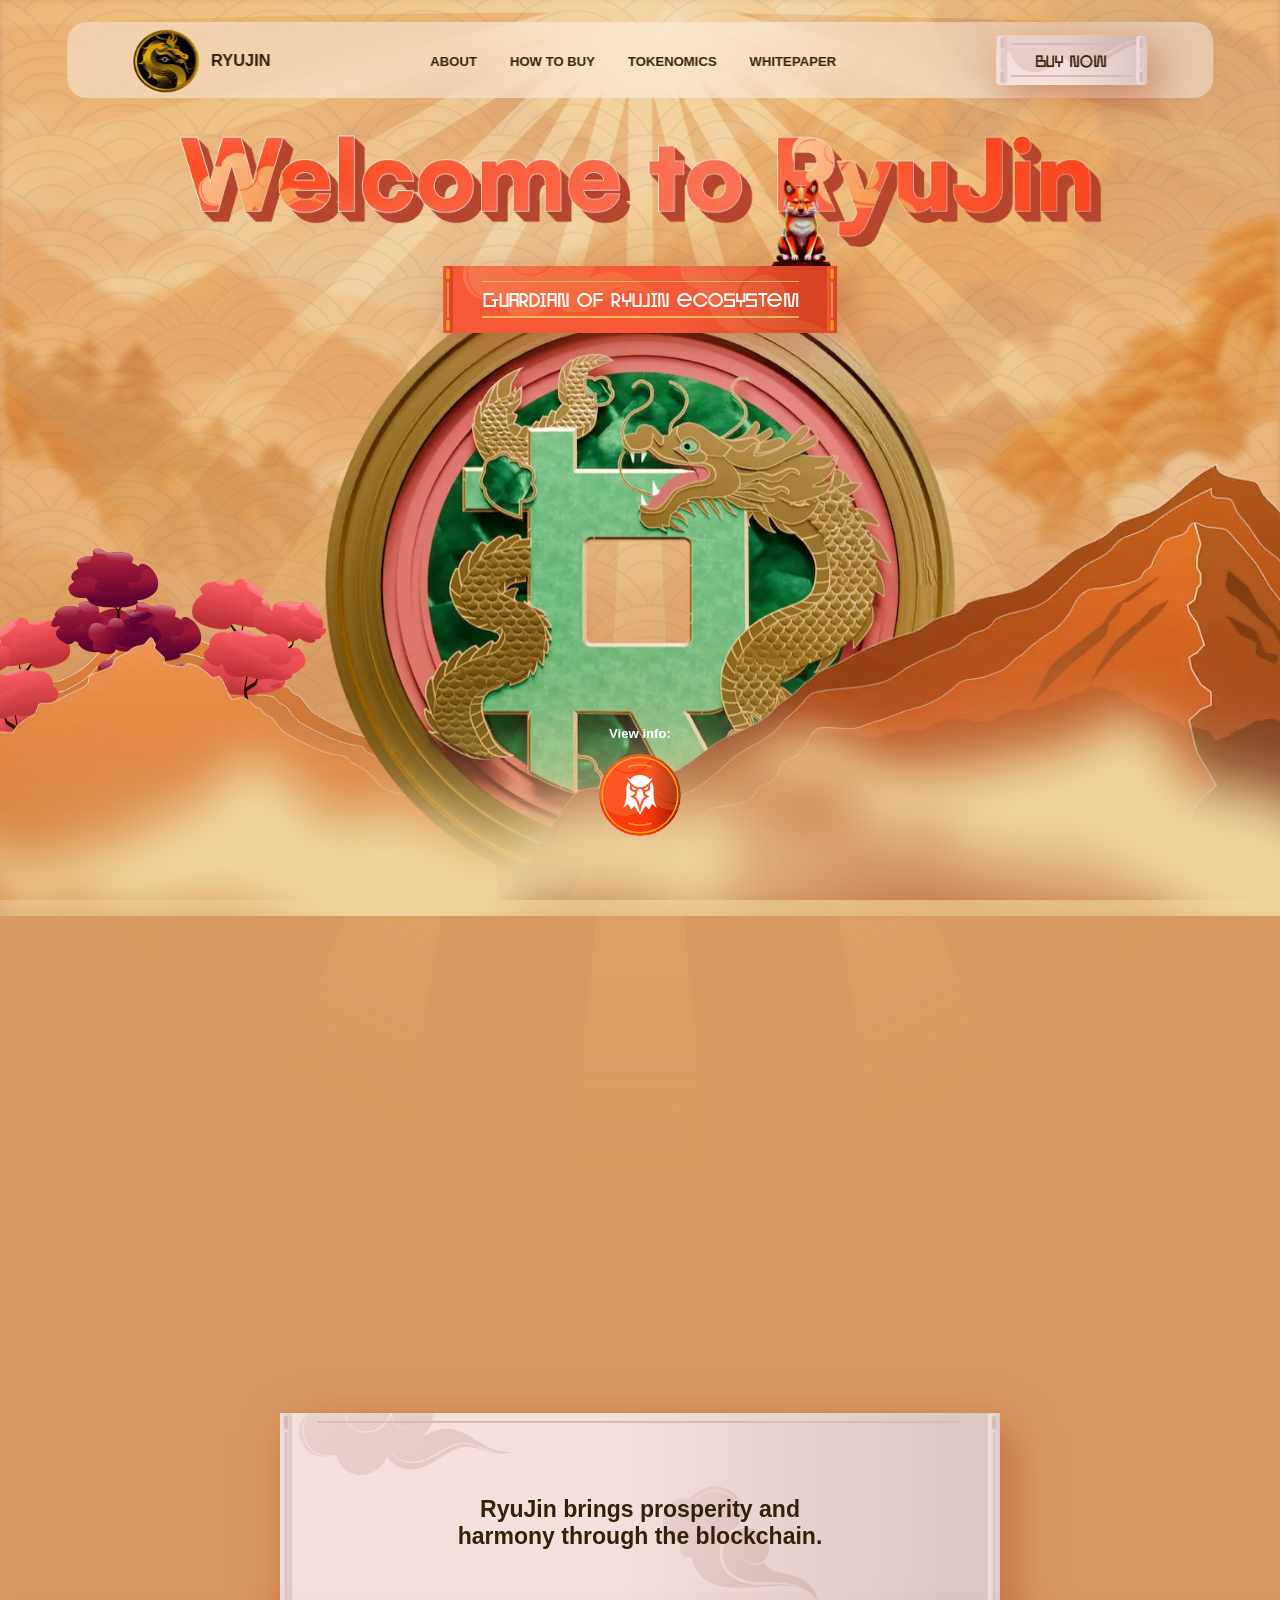
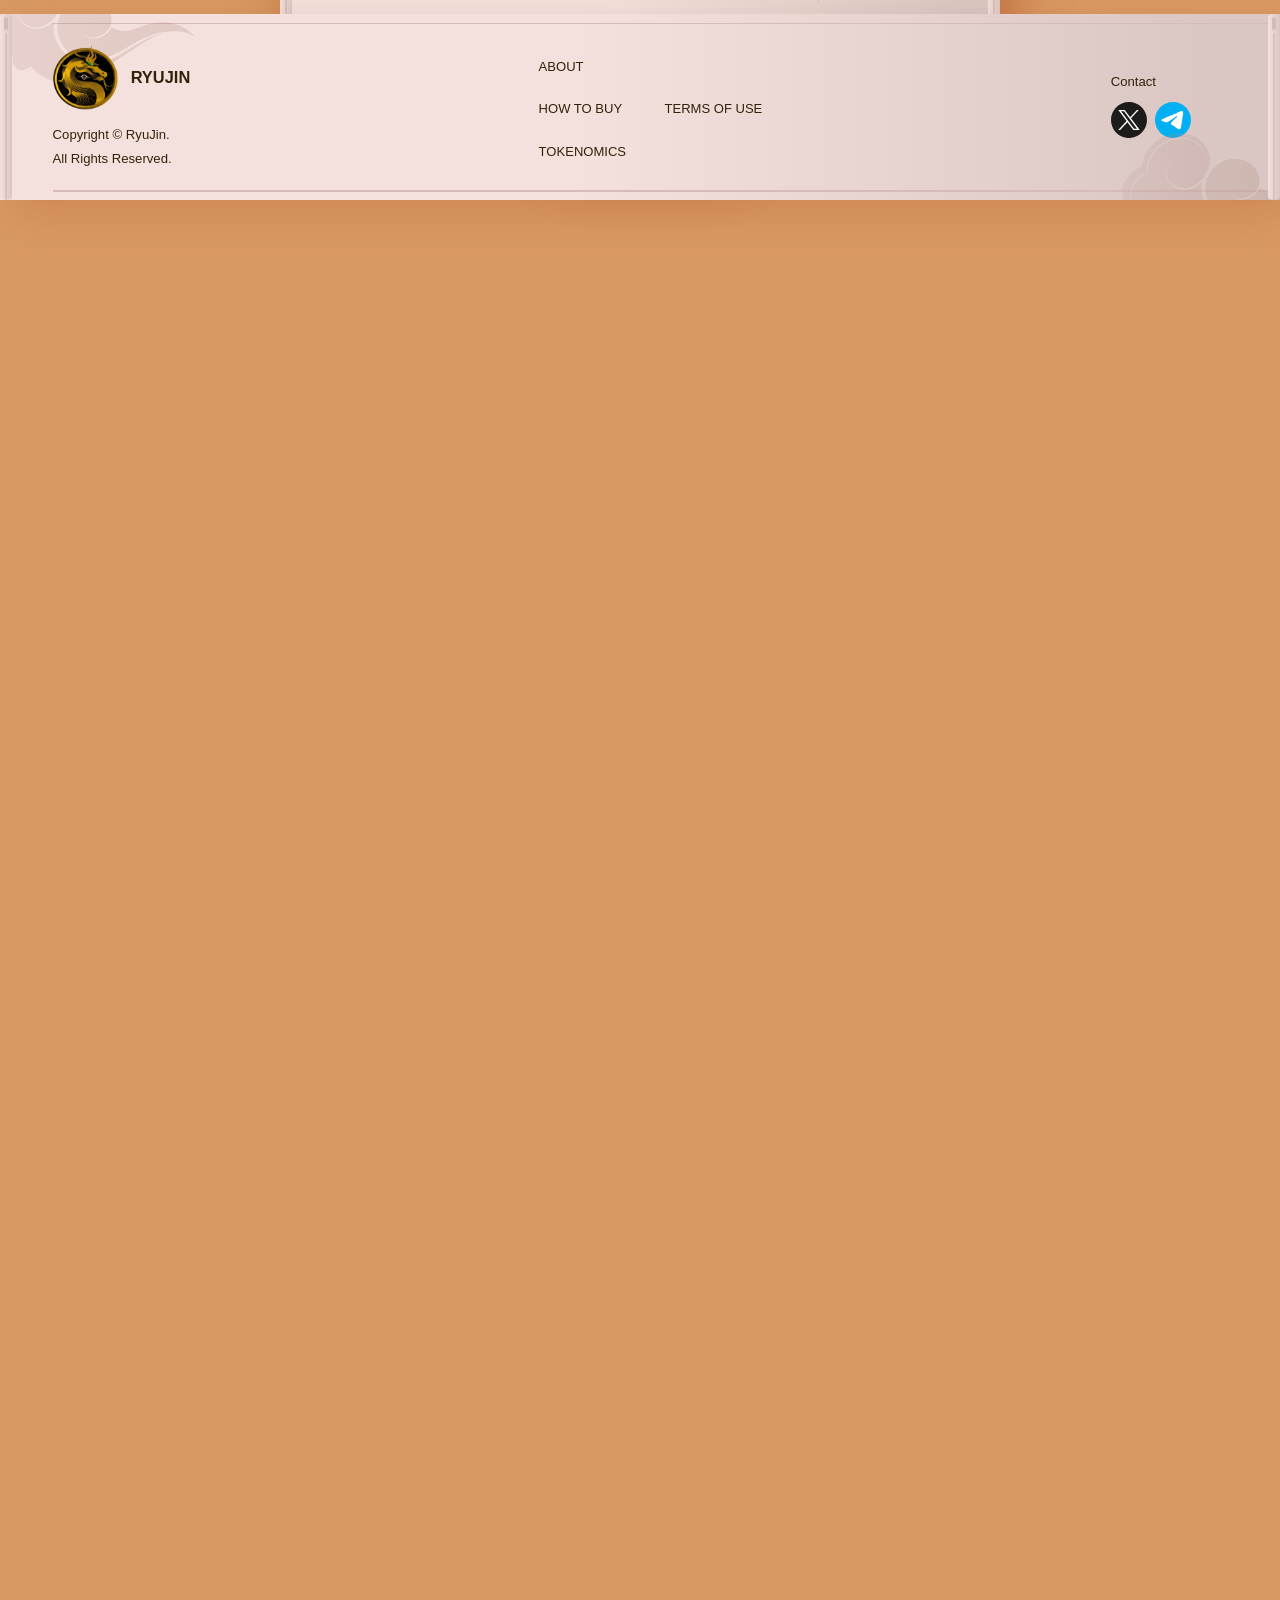
==== commit 5dc7f71a: "fix subtitle" ====
--- a/index.html
+++ b/index.html
@@ -836,8 +836,8 @@
                                 </svg>
                                 <div class="titleBlock_block__content__HpZ5Z"><span
                                         class="titleBlock_block__content__line__hslmd"></span><span
-                                        class="titleBlock_block__content__text__7UVpp">Guardian of Omikami
-                                        Ecosystem</span><span class="titleBlock_block__content__line__hslmd"></span>
+                                        class="titleBlock_block__content__text__7UVpp">
+                                        </span><span class="titleBlock_block__content__line__hslmd"></span>
                                 </div><svg class="titleBlock_block__secondSide__STJpx" viewBox="0 0 12 81" fill="none"
                                     xmlns="http://www.w3.org/2000/svg">
                                     <g clip-path="url(#clip0_31_8511)">
@@ -3248,7 +3248,7 @@
                                         </svg>
                                         <div class="titleBlock_block__content__HpZ5Z"><span
                                                 class="titleBlock_block__content__line__hslmd"></span><span
-                                                class="titleBlock_block__content__text__7UVpp">Buy Tax:</span><span
+                                                class="titleBlock_block__content__text__7UVpp">Buy</span><span
                                                 class="titleBlock_block__content__line__hslmd"></span></div>
                                         <svg class="titleBlock_block__secondSide__STJpx" viewBox="0 0 12 81" fill="none"
                                             xmlns="http://www.w3.org/2000/svg">
@@ -3399,7 +3399,7 @@
                                         </svg>
                                         <div class="titleBlock_block__content__HpZ5Z"><span
                                                 class="titleBlock_block__content__line__hslmd"></span><span
-                                                class="titleBlock_block__content__text__7UVpp">Sell Tax:</span><span
+                                                class="titleBlock_block__content__text__7UVpp">Sell</span><span
                                                 class="titleBlock_block__content__line__hslmd"></span></div><svg
                                             class="titleBlock_block__secondSide__STJpx" viewBox="0 0 12 81" fill="none"
                                             xmlns="http://www.w3.org/2000/svg">
@@ -3573,7 +3573,8 @@
                                         </defs>
                                     </svg>
                                 </div>
-                                <div class="textBlock_block__Dnv3A textWithTitleBlock_block__text__wAJXB"><svg
+                                <div class="textBlock_block__Dnv3A textWithTitleBlock_block__text__wAJXB">
+                                    <svg
                                         class="textBlock_block__firstSide__ggfYI" xmlns="http://www.w3.org/2000/svg"
                                         viewBox="0 0 12 219" fill="none">
                                         <g clip-path="url(#clip0_5a981a28-9700-4e7c-b82d-7ed1629d1424)">
@@ -3606,7 +3607,8 @@
                                                 <stop offset="1" stop-color="#9E7167"></stop>
                                             </linearGradient>
                                         </defs>
-                                    </svg><svg class="textBlock_block__secondBg__jKhNY desktop"
+                                    </svg>
+                                    <svg class="textBlock_block__secondBg__jKhNY desktop"
                                         xmlns="http://www.w3.org/2000/svg" width="157" height="118"
                                         viewBox="0 0 157 118" fill="none">
                                         <path opacity="0.2" fill-rule="evenodd" clip-rule="evenodd"
